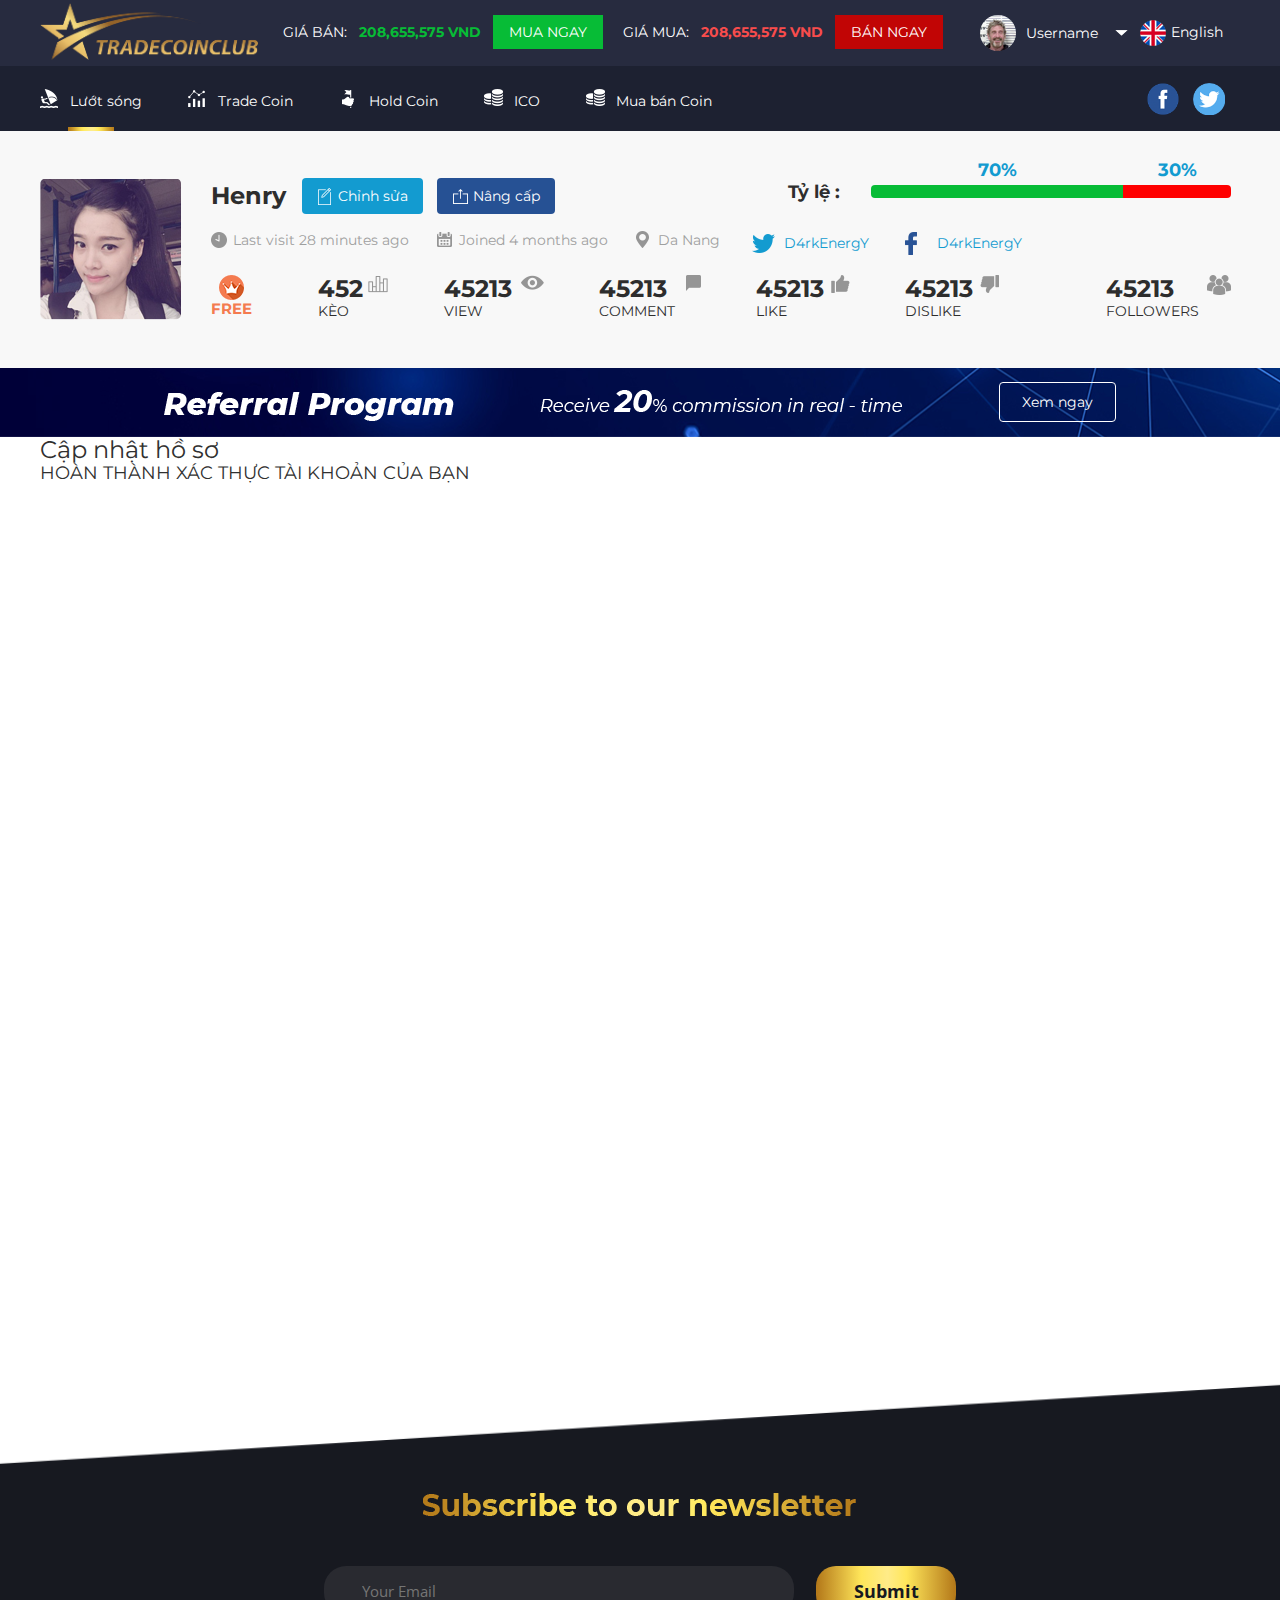
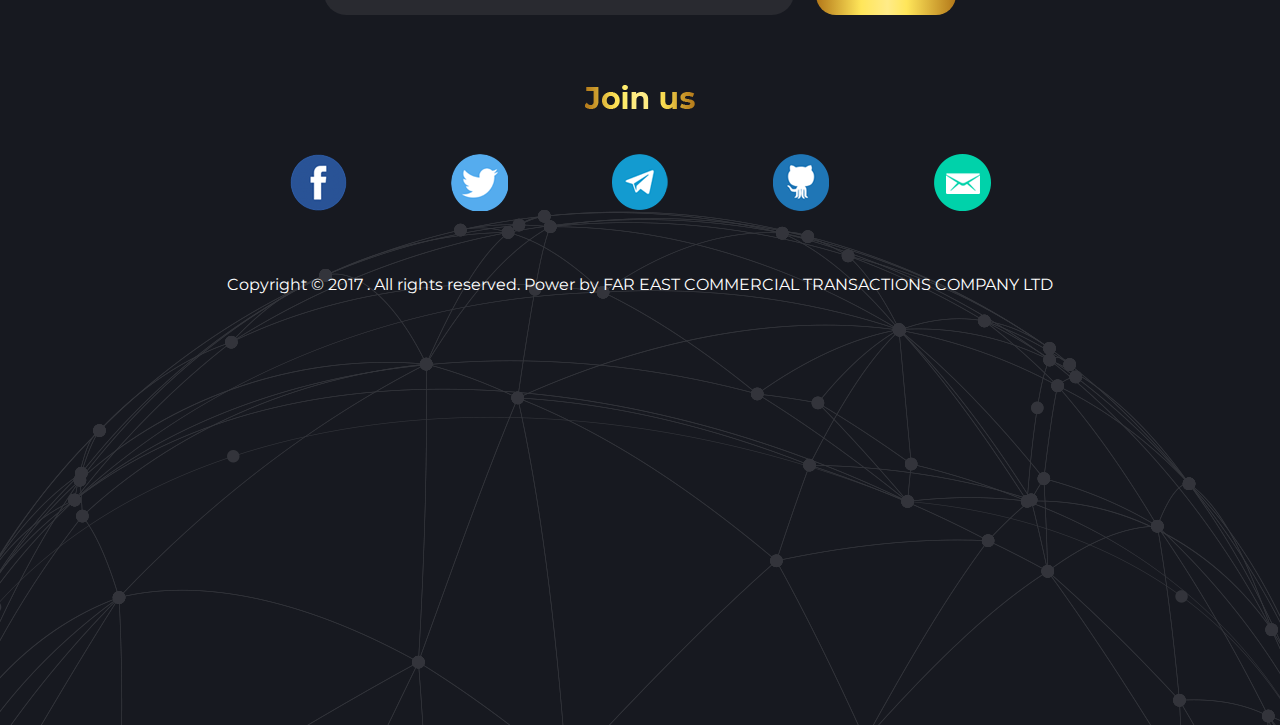
==== capnhathoso.html @ ad483cf7 "a" ====
<!DOCTYPE html>
<!--[if lt IE 7 ]><html class="ie ie6" lang="en"> <![endif]-->
<!--[if IE 7 ]><html class="ie ie7" lang="en"> <![endif]-->
<!--[if IE 8 ]><html class="ie ie8" lang="en"> <![endif]-->
<!--[if (gte IE 9)|!(IE)]><!-->
<html lang="en">
<!--<![endif]-->
<head>
<meta charset="utf-8">
<link rel="shortcut icon" href="images/favicon.ico" />
<title>TRADE COIN CLUB</title>
<meta name="description" content="">
<meta name="author" content="">
<meta name="viewport" content="width=device-width, initial-scale=1.0">

<link rel="stylesheet" href="css/all.css">
<link href="https://fonts.googleapis.com/css?family=Open+Sans:300,400,600,700" rel="stylesheet">
<style>
  @font-face {
	font-family: 'Glyphicons Halflings';
	src:url('fonts/glyphicons-halflings-regular.eot');
	src:url('fonts/glyphicons-halflings-regular.eot?#iefix') format('embedded-opentype'),
	  url('fonts/glyphicons-halflings-regular.woff') format('woff'),
	  url('fonts/glyphicons-halflings-regular.ttf') format('truetype'),
	  url('fonts/glyphicons-halflings-regular.svg#glyphicons-halflingsregular') format('svg');
  }
</style>
<script src="js/jquery-1.9.1.min.js"></script>
<script src="js/jquery.easing.1.3.js"></script>
<script src="js/slick.min.js"></script>
<script type="text/javascript" src="js/jquery-rate-picker.js"></script>
<script src="js/moment.js"></script>
<script type="text/javascript" src="js/bootstrap-datetimepicker.js"></script>
<script src="js/class.SiteMain.js"></script>
<!--[if lt IE 9]><script src="http://html5shim.googlecode.com/svn/trunk/html5.js"></script><![endif]-->
</head>
<body class="members">
	<div class="wrapper">
		<!--HEADER-->
		<header class="tradeCoinHeader memberHeader loggedIn">
			<div class="bgHeader">
                <div class="container">
    				<div class="row">
                        <a href="#" class="tradeLogo"><img src="images/logo.png"/></a>
        				<div class="buyBox">
                            <div class="buyCol sale">
                                <span class="title">GIÁ BÁN:</span>
                                <span class="price">208,655,575 VND</span>
                                <a href="#" class="btnBuy">MUA NGAY</a>
                            </div>
                            <div class="buyCol buyNow">
                                <span class="title">GIÁ MUA:</span>
                                <span class="price">208,655,575 VND</span>
                                <a href="#" class="btnBuy">BÁN NGAY</a>
                            </div>
                        </div>
                        <div class="blockLanguage">
                            <ul class="languagepicker language">
                            	<a href="#nl"><li><img src="images/icon-english.png"/>English</li></a>
                                <a href="#en"><li><img src="images/icon-vietnam.png"/>Viet Nam</li></a>
                            </ul>
                            <div class="userLogin">
                                <div class="userBox">
                                    <a href="#">Username</a>
                                    <div class="userDropDown" style="display: none;">
                                        <ul>
                                            <li><a href="#">Profile</a></li>
                                        </ul>
                                    </div>
                                </div>
                                <a href="#" class="avatar"><img src="images/small-avatar.png"/></a>
                            </div>
                        </div>
                        <div class="clear"></div>
                    </div>
    			</div>
            </div>
            <div class="bgNavigation">
                <div class="container">
                    <div class="row">
                        <ul class="navigationBar">
                            <li class="current-menu-item"><a href="#" class="icon1">Lướt sóng</a></li>
                            <li><a href="#" class="icon2">Trade Coin</a></li>
                            <li><a href="#" class="icon3">Hold Coin</a></li>
                            <li><a href="#" class="icon4">ICO</a></li>
                            <li><a href="#" class="icon5">Mua bán Coin</a></li>
                        </ul>
                        <div class="topSocials">
                            <a href="#"></a>
                            <a href="#" class="tw"></a>
                        </div>
                    </div>
                </div>
            </div>
            <div class="clear"></div>
		</header>
        <div class="memberList">
            <div class="memberHeaderGray">
                <div class="container">
                    <div class="row">
                        <div class="headerInformation">
                            <div class="memberAvatar">
                                <a href="#"><img src="images/avatar-thanhvien.png"/></a>
                            </div>
                            <div class="memberRight">
                                <div class="memberTop">
                                    <div class="nameBox">
                                        <span>Henry</span>
                                        <a href="#" class="editProfile">Chỉnh sửa</a>
                                        <a href="#" class="upgradeProfile">Nâng cấp</a>
                                    </div>
                                    <!-- <div class="pointBox">
                                        <div class="pointNumber">
                                            <b>Xuất sắc</b>
                                            147 đánh giá
                                        </div>
                                        <div class="point">
                                            4.5
                                        </div>
                                    </div> -->
                                    <div class="pointPercent">
                                        <span>Tỷ lệ :</span>
                                        <div class="progressBar">
                                            <div class="mainProcess">
                                                <div class="green" style="width: 70%"><span>70%</span></div>
                                                <div class="red" style="width: 30%"><span>30%</span></div>
                                            </div>
                                        </div>
                                    </div>
                                    <div class="clear"></div>
                                </div>
                                <div class="memberMiddle">
                                    <div class="floatLeft visited">
                                        <span>Last visit 28 minutes ago</span>
                                    </div>
                                    <div class="floatLeft joined">
                                        <span>Joined 4 months ago</span>
                                    </div>
                                    <div class="floatLeft location">
                                        <span>Da Nang</span>
                                    </div>
                                    <div class="floatLeft smallSocials">
                                        <a href="#">D4rkEnergY</a>
                                        <a href="#" class="fb">D4rkEnergY</a>
                                    </div>
                                    <div class="clear"></div>
                                </div>
                                <div class="memberBottom">
                                    <div class="floatLeft morderate free">
                                        <span><img src="images/member-free.png"/><b>Free</b></span>
                                    </div>
                                    <div class="floatLeft iconkeo">
                                        <b>452</b>
                                        <span>KÈO</span>
                                    </div>
                                    <div class="floatLeft iconview">
                                        <b>45213</b>
                                        <span>VIEW</span>
                                    </div>
                                    <div class="floatLeft iconmment">
                                        <b>45213</b>
                                        <span>COMMENT</span>
                                    </div>
                                    <div class="floatLeft iconlike">
                                        <b>45213</b>
                                        <span>LIKE</span>
                                    </div>
                                    <div class="floatLeft icondislike">
                                        <b>45213</b>
                                        <span>DISLIKE</span>
                                    </div>
                                    <div class="floatRight iconfollowers">
                                        <b>45213</b>
                                        <span>FOLLOWERS</span>
                                    </div>
                                </div>
                            </div>
                            <div class="clear"></div>
                        </div>
                    </div>
                </div>
            </div>
            <div class="updateProfiles">
                <!--ADV-->
                <div class="advertise">
                    <div class="container">
                        <div class="row">
                            <div class="img"><img src="images/referral.png"/><a href="#" class="viewNow">Xem ngay</a></div>
                        </div>
                    </div>
                </div>

                <div class="profileBox">
                    <div class="container">
                        <div class="row">
                            <h3 class="medalTitle">Cập nhật hồ sơ</h3>
                            <div class="completeBox">
                                <h4>HOÀN THÀNH XÁC THỰC TÀI KHOẢN CỦA BẠN</h4>
                            </div>
                        </div>
                    </div>
                </div>
            </div>
        </div>

        <!--FOOTER-->
        <footer>
            <div class="container">
                <div class="subscribeBox">
                    <img src="images/subscribe-title.png"/>
                    <div class="subscribeForm">
                        <form action="" method="">
                            <input type="text" value="" placeholder="Your Email"/>
                            <input type="submit" value="Submit" class="btn"/>
                        </form>
                    </div>
                </div>
                <div class="social">
                    <img src="images/joinus.png"/>
                    <div class="socialBox">
                        <a href="#" class="fb"></a>
                        <a href="#" class="tw"></a>
                        <a href="#" class="fly"></a>
                        <a href="#" class="cat"></a>
                        <a href="#" class="message"></a>
                    </div>
                </div>
                <div class="copyright">
                    Copyright © 2017 . All rights reserved. Power by FAR EAST COMMERCIAL TRANSACTIONS COMPANY LTD
                </div>
            </div>
        </footer>
    </div>
</body>

<script type="text/javascript">
    $(function () {
        $('#fromDatePicker').datetimepicker({format: 'DD/MM/YYYY', allowInputToggle: true});
        $('#toDatePicker').datetimepicker({
            useCurrent: false,
            allowInputToggle: true,
            format: 'DD/MM/YYYY'
        });
        $("#fromDatePicker").on("dp.change", function (e) {
            $('#toDatePicker').data("DateTimePicker").minDate(e.date);
        });
        $("#toDatePicker").on("dp.change", function (e) {
            $('#toDatePicker').data("DateTimePicker").maxDate(e.date);
        });
    });
</script>
</html>
---- css/all.css ----
@charset "UTF-8";
/*COLOR*/
h1, h2, h3, h4, h5, h6, p, blockquote, pre, a, abbr, acronym, address, big, cite, code, del, dfn, em, img, ins, kbd, q, s, samp, small, strike, strong, sub, sup, tt, var, b, u, i, center, dl, dt, dd, ol, ul, li, fieldset, form, label, legend, table, caption, tbody, tfoot, thead, tr, th, td, article, aside, canvas, details, embed, figure, figcaption, footer, header, hgroup, menu, nav, output, ruby, section, summary, time, mark, audio, video {
  margin: 0;
  padding: 0;
  border: 0;
  font-size: 100%;
  font: inherit;
  vertical-align: baseline; }

/* HTML5 display-role reset for older browsers */
article, aside, details, figcaption, figure, footer, header, hgroup, menu, nav, section {
  display: block; }

body {
  margin: 0;
  padding: 0; }

ol, ul {
  list-style: none; }

blockquote, q {
  quotes: none; }

blockquote:before, blockquote:after, q:before, q:after {
  content: '';
  content: none; }

table {
  border-collapse: collapse;
  border-spacing: 0; }

.clear {
  clear: both; }

a {
  outline: none; }

form, input, textarea {
  margin: 0;
  padding: 0;
  border: 0;
  font-family: 'NiveaOTFBook', Arial, Helvetica, sans-serif;
  color: #575859; }

/* Custom text-selection colors (remove any text shadows: twitter.com/miketaylr/status/12228805301) */
/*paramater*/
/*!
 *  Font Awesome 4.5.0 by @davegandy - http://fontawesome.io - @fontawesome
 *  License - http://fontawesome.io/license (Font: SIL OFL 1.1, CSS: MIT License)
 */
@font-face {
  font-family: 'FontAwesome';
  src: url("../fonts/fontawesome-webfont.eot?v=4.5.0");
  src: url("../fonts/fontawesome-webfont.eot?#iefix&v=4.5.0") format("embedded-opentype"), url("../fonts/fontawesome-webfont.woff2?v=4.5.0") format("woff2"), url("../fonts/fontawesome-webfont.woff?v=4.5.0") format("woff"), url("../fonts/fontawesome-webfont.ttf?v=4.5.0") format("truetype"), url("../fonts/fontawesome-webfont.svg?v=4.5.0#fontawesomeregular") format("svg");
  font-weight: normal;
  font-style: normal; }
.fa {
  display: inline-block;
  font: normal normal normal 14px/1 FontAwesome;
  font-size: inherit;
  text-rendering: auto;
  -webkit-font-smoothing: antialiased;
  -moz-osx-font-smoothing: grayscale; }

.fa-lg {
  font-size: 1.33333333em;
  line-height: .75em;
  vertical-align: -15%; }

.fa-2x {
  font-size: 2em; }

.fa-3x {
  font-size: 3em; }

.fa-4x {
  font-size: 4em; }

.fa-5x {
  font-size: 5em; }

.fa-fw {
  width: 1.28571429em;
  text-align: center; }

.fa-ul {
  padding-left: 0;
  margin-left: 2.14285714em;
  list-style-type: none; }

.fa-ul > li {
  position: relative; }

.fa-li {
  position: absolute;
  left: -2.14285714em;
  width: 2.14285714em;
  top: .14285714em;
  text-align: center; }

.fa-li.fa-lg {
  left: -1.85714286em; }

.fa-border {
  padding: .2em .25em .15em;
  border: solid .08em #eee;
  border-radius: .1em; }

.fa-pull-left {
  float: left; }

.fa-pull-right {
  float: right; }

.fa.fa-pull-left {
  margin-right: .3em; }

.fa.fa-pull-right {
  margin-left: .3em; }

.pull-right {
  float: right; }

.pull-left {
  float: left; }

.fa.pull-left {
  margin-right: .3em; }

.fa.pull-right {
  margin-left: .3em; }

.fa-spin {
  -webkit-animation: fa-spin 2s infinite linear;
  animation: fa-spin 2s infinite linear; }

.fa-pulse {
  -webkit-animation: fa-spin 1s infinite steps(8);
  animation: fa-spin 1s infinite steps(8); }

@-webkit-keyframes fa-spin {
  0% {
    -webkit-transform: rotate(0deg);
    transform: rotate(0deg); }
  100% {
    -webkit-transform: rotate(359deg);
    transform: rotate(359deg); } }
@keyframes fa-spin {
  0% {
    -webkit-transform: rotate(0deg);
    transform: rotate(0deg); }
  100% {
    -webkit-transform: rotate(359deg);
    transform: rotate(359deg); } }
.fa-rotate-90 {
  filter: progid:DXImageTransform.Microsoft.BasicImage(rotation=1);
  -webkit-transform: rotate(90deg);
  -ms-transform: rotate(90deg);
  transform: rotate(90deg); }

.fa-rotate-180 {
  filter: progid:DXImageTransform.Microsoft.BasicImage(rotation=2);
  -webkit-transform: rotate(180deg);
  -ms-transform: rotate(180deg);
  transform: rotate(180deg); }

.fa-rotate-270 {
  filter: progid:DXImageTransform.Microsoft.BasicImage(rotation=3);
  -webkit-transform: rotate(270deg);
  -ms-transform: rotate(270deg);
  transform: rotate(270deg); }

.fa-flip-horizontal {
  filter: progid:DXImageTransform.Microsoft.BasicImage(rotation=0, mirror=1);
  -webkit-transform: scale(-1, 1);
  -ms-transform: scale(-1, 1);
  transform: scale(-1, 1); }

.fa-flip-vertical {
  filter: progid:DXImageTransform.Microsoft.BasicImage(rotation=2, mirror=1);
  -webkit-transform: scale(1, -1);
  -ms-transform: scale(1, -1);
  transform: scale(1, -1); }

:root .fa-rotate-90, :root .fa-rotate-180, :root .fa-rotate-270, :root .fa-flip-horizontal, :root .fa-flip-vertical {
  filter: none; }

.fa-stack {
  position: relative;
  display: inline-block;
  width: 2em;
  height: 2em;
  line-height: 2em;
  vertical-align: middle; }

.fa-stack-1x, .fa-stack-2x {
  position: absolute;
  left: 0;
  width: 100%;
  text-align: center; }

.fa-stack-1x {
  line-height: inherit; }

.fa-stack-2x {
  font-size: 2em; }

.fa-inverse {
  color: #fff; }

.fa-glass:before {
  content: "\f000"; }

.fa-music:before {
  content: "\f001"; }

.fa-search:before {
  content: "\f002"; }

.fa-envelope-o:before {
  content: "\f003"; }

.fa-heart:before {
  content: "\f004"; }

.fa-star:before {
  content: "\f005"; }

.fa-star-o:before {
  content: "\f006"; }

.fa-user:before {
  content: "\f007"; }

.fa-film:before {
  content: "\f008"; }

.fa-th-large:before {
  content: "\f009"; }

.fa-th:before {
  content: "\f00a"; }

.fa-th-list:before {
  content: "\f00b"; }

.fa-check:before {
  content: "\f00c"; }

.fa-remove:before, .fa-close:before, .fa-times:before {
  content: "\f00d"; }

.fa-search-plus:before {
  content: "\f00e"; }

.fa-search-minus:before {
  content: "\f010"; }

.fa-power-off:before {
  content: "\f011"; }

.fa-signal:before {
  content: "\f012"; }

.fa-gear:before, .fa-cog:before {
  content: "\f013"; }

.fa-trash-o:before {
  content: "\f014"; }

.fa-home:before {
  content: "\f015"; }

.fa-file-o:before {
  content: "\f016"; }

.fa-clock-o:before {
  content: "\f017"; }

.fa-road:before {
  content: "\f018"; }

.fa-download:before {
  content: "\f019"; }

.fa-arrow-circle-o-down:before {
  content: "\f01a"; }

.fa-arrow-circle-o-up:before {
  content: "\f01b"; }

.fa-inbox:before {
  content: "\f01c"; }

.fa-play-circle-o:before {
  content: "\f01d"; }

.fa-rotate-right:before, .fa-repeat:before {
  content: "\f01e"; }

.fa-refresh:before {
  content: "\f021"; }

.fa-list-alt:before {
  content: "\f022"; }

.fa-lock:before {
  content: "\f023"; }

.fa-flag:before {
  content: "\f024"; }

.fa-headphones:before {
  content: "\f025"; }

.fa-volume-off:before {
  content: "\f026"; }

.fa-volume-down:before {
  content: "\f027"; }

.fa-volume-up:before {
  content: "\f028"; }

.fa-qrcode:before {
  content: "\f029"; }

.fa-barcode:before {
  content: "\f02a"; }

.fa-tag:before {
  content: "\f02b"; }

.fa-tags:before {
  content: "\f02c"; }

.fa-book:before {
  content: "\f02d"; }

.fa-bookmark:before {
  content: "\f02e"; }

.fa-print:before {
  content: "\f02f"; }

.fa-camera:before {
  content: "\f030"; }

.fa-font:before {
  content: "\f031"; }

.fa-bold:before {
  content: "\f032"; }

.fa-italic:before {
  content: "\f033"; }

.fa-text-height:before {
  content: "\f034"; }

.fa-text-width:before {
  content: "\f035"; }

.fa-align-left:before {
  content: "\f036"; }

.fa-align-center:before {
  content: "\f037"; }

.fa-align-right:before {
  content: "\f038"; }

.fa-align-justify:before {
  content: "\f039"; }

.fa-list:before {
  content: "\f03a"; }

.fa-dedent:before, .fa-outdent:before {
  content: "\f03b"; }

.fa-indent:before {
  content: "\f03c"; }

.fa-video-camera:before {
  content: "\f03d"; }

.fa-photo:before, .fa-image:before, .fa-picture-o:before {
  content: "\f03e"; }

.fa-pencil:before {
  content: "\f040"; }

.fa-map-marker:before {
  content: "\f041"; }

.fa-adjust:before {
  content: "\f042"; }

.fa-tint:before {
  content: "\f043"; }

.fa-edit:before, .fa-pencil-square-o:before {
  content: "\f044"; }

.fa-share-square-o:before {
  content: "\f045"; }

.fa-check-square-o:before {
  content: "\f046"; }

.fa-arrows:before {
  content: "\f047"; }

.fa-step-backward:before {
  content: "\f048"; }

.fa-fast-backward:before {
  content: "\f049"; }

.fa-backward:before {
  content: "\f04a"; }

.fa-play:before {
  content: "\f04b"; }

.fa-pause:before {
  content: "\f04c"; }

.fa-stop:before {
  content: "\f04d"; }

.fa-forward:before {
  content: "\f04e"; }

.fa-fast-forward:before {
  content: "\f050"; }

.fa-step-forward:before {
  content: "\f051"; }

.fa-eject:before {
  content: "\f052"; }

.fa-chevron-left:before {
  content: "\f053"; }

.fa-chevron-right:before {
  content: "\f054"; }

.fa-plus-circle:before {
  content: "\f055"; }

.fa-minus-circle:before {
  content: "\f056"; }

.fa-times-circle:before {
  content: "\f057"; }

.fa-check-circle:before {
  content: "\f058"; }

.fa-question-circle:before {
  content: "\f059"; }

.fa-info-circle:before {
  content: "\f05a"; }

.fa-crosshairs:before {
  content: "\f05b"; }

.fa-times-circle-o:before {
  content: "\f05c"; }

.fa-check-circle-o:before {
  content: "\f05d"; }

.fa-ban:before {
  content: "\f05e"; }

.fa-arrow-left:before {
  content: "\f060"; }

.fa-arrow-right:before {
  content: "\f061"; }

.fa-arrow-up:before {
  content: "\f062"; }

.fa-arrow-down:before {
  content: "\f063"; }

.fa-mail-forward:before, .fa-share:before {
  content: "\f064"; }

.fa-expand:before {
  content: "\f065"; }

.fa-compress:before {
  content: "\f066"; }

.fa-plus:before {
  content: "\f067"; }

.fa-minus:before {
  content: "\f068"; }

.fa-asterisk:before {
  content: "\f069"; }

.fa-exclamation-circle:before {
  content: "\f06a"; }

.fa-gift:before {
  content: "\f06b"; }

.fa-leaf:before {
  content: "\f06c"; }

.fa-fire:before {
  content: "\f06d"; }

.fa-eye:before {
  content: "\f06e"; }

.fa-eye-slash:before {
  content: "\f070"; }

.fa-warning:before, .fa-exclamation-triangle:before {
  content: "\f071"; }

.fa-plane:before {
  content: "\f072"; }

.fa-calendar:before {
  content: "\f073"; }

.fa-random:before {
  content: "\f074"; }

.fa-comment:before {
  content: "\f075"; }

.fa-magnet:before {
  content: "\f076"; }

.fa-chevron-up:before {
  content: "\f077"; }

.fa-chevron-down:before {
  content: "\f078"; }

.fa-retweet:before {
  content: "\f079"; }

.fa-shopping-cart:before {
  content: "\f07a"; }

.fa-folder:before {
  content: "\f07b"; }

.fa-folder-open:before {
  content: "\f07c"; }

.fa-arrows-v:before {
  content: "\f07d"; }

.fa-arrows-h:before {
  content: "\f07e"; }

.fa-bar-chart-o:before, .fa-bar-chart:before {
  content: "\f080"; }

.fa-twitter-square:before {
  content: "\f081"; }

.fa-facebook-square:before {
  content: "\f082"; }

.fa-camera-retro:before {
  content: "\f083"; }

.fa-key:before {
  content: "\f084"; }

.fa-gears:before, .fa-cogs:before {
  content: "\f085"; }

.fa-comments:before {
  content: "\f086"; }

.fa-thumbs-o-up:before {
  content: "\f087"; }

.fa-thumbs-o-down:before {
  content: "\f088"; }

.fa-star-half:before {
  content: "\f089"; }

.fa-heart-o:before {
  content: "\f08a"; }

.fa-sign-out:before {
  content: "\f08b"; }

.fa-linkedin-square:before {
  content: "\f08c"; }

.fa-thumb-tack:before {
  content: "\f08d"; }

.fa-external-link:before {
  content: "\f08e"; }

.fa-sign-in:before {
  content: "\f090"; }

.fa-trophy:before {
  content: "\f091"; }

.fa-github-square:before {
  content: "\f092"; }

.fa-upload:before {
  content: "\f093"; }

.fa-lemon-o:before {
  content: "\f094"; }

.fa-phone:before {
  content: "\f095"; }

.fa-square-o:before {
  content: "\f096"; }

.fa-bookmark-o:before {
  content: "\f097"; }

.fa-phone-square:before {
  content: "\f098"; }

.fa-twitter:before {
  content: "\f099"; }

.fa-facebook-f:before, .fa-facebook:before {
  content: "\f09a"; }

.fa-github:before {
  content: "\f09b"; }

.fa-unlock:before {
  content: "\f09c"; }

.fa-credit-card:before {
  content: "\f09d"; }

.fa-feed:before, .fa-rss:before {
  content: "\f09e"; }

.fa-hdd-o:before {
  content: "\f0a0"; }

.fa-bullhorn:before {
  content: "\f0a1"; }

.fa-bell:before {
  content: "\f0f3"; }

.fa-certificate:before {
  content: "\f0a3"; }

.fa-hand-o-right:before {
  content: "\f0a4"; }

.fa-hand-o-left:before {
  content: "\f0a5"; }

.fa-hand-o-up:before {
  content: "\f0a6"; }

.fa-hand-o-down:before {
  content: "\f0a7"; }

.fa-arrow-circle-left:before {
  content: "\f0a8"; }

.fa-arrow-circle-right:before {
  content: "\f0a9"; }

.fa-arrow-circle-up:before {
  content: "\f0aa"; }

.fa-arrow-circle-down:before {
  content: "\f0ab"; }

.fa-globe:before {
  content: "\f0ac"; }

.fa-wrench:before {
  content: "\f0ad"; }

.fa-tasks:before {
  content: "\f0ae"; }

.fa-filter:before {
  content: "\f0b0"; }

.fa-briefcase:before {
  content: "\f0b1"; }

.fa-arrows-alt:before {
  content: "\f0b2"; }

.fa-group:before, .fa-users:before {
  content: "\f0c0"; }

.fa-chain:before, .fa-link:before {
  content: "\f0c1"; }

.fa-cloud:before {
  content: "\f0c2"; }

.fa-flask:before {
  content: "\f0c3"; }

.fa-cut:before, .fa-scissors:before {
  content: "\f0c4"; }

.fa-copy:before, .fa-files-o:before {
  content: "\f0c5"; }

.fa-paperclip:before {
  content: "\f0c6"; }

.fa-save:before, .fa-floppy-o:before {
  content: "\f0c7"; }

.fa-square:before {
  content: "\f0c8"; }

.fa-navicon:before, .fa-reorder:before, .fa-bars:before {
  content: "\f0c9"; }

.fa-list-ul:before {
  content: "\f0ca"; }

.fa-list-ol:before {
  content: "\f0cb"; }

.fa-strikethrough:before {
  content: "\f0cc"; }

.fa-underline:before {
  content: "\f0cd"; }

.fa-table:before {
  content: "\f0ce"; }

.fa-magic:before {
  content: "\f0d0"; }

.fa-truck:before {
  content: "\f0d1"; }

.fa-pinterest:before {
  content: "\f0d2"; }

.fa-pinterest-square:before {
  content: "\f0d3"; }

.fa-google-plus-square:before {
  content: "\f0d4"; }

.fa-google-plus:before {
  content: "\f0d5"; }

.fa-money:before {
  content: "\f0d6"; }

.fa-caret-down:before {
  content: "\f0d7"; }

.fa-caret-up:before {
  content: "\f0d8"; }

.fa-caret-left:before {
  content: "\f0d9"; }

.fa-caret-right:before {
  content: "\f0da"; }

.fa-columns:before {
  content: "\f0db"; }

.fa-unsorted:before, .fa-sort:before {
  content: "\f0dc"; }

.fa-sort-down:before, .fa-sort-desc:before {
  content: "\f0dd"; }

.fa-sort-up:before, .fa-sort-asc:before {
  content: "\f0de"; }

.fa-envelope:before {
  content: "\f0e0"; }

.fa-linkedin:before {
  content: "\f0e1"; }

.fa-rotate-left:before, .fa-undo:before {
  content: "\f0e2"; }

.fa-legal:before, .fa-gavel:before {
  content: "\f0e3"; }

.fa-dashboard:before, .fa-tachometer:before {
  content: "\f0e4"; }

.fa-comment-o:before {
  content: "\f0e5"; }

.fa-comments-o:before {
  content: "\f0e6"; }

.fa-flash:before, .fa-bolt:before {
  content: "\f0e7"; }

.fa-sitemap:before {
  content: "\f0e8"; }

.fa-umbrella:before {
  content: "\f0e9"; }

.fa-paste:before, .fa-clipboard:before {
  content: "\f0ea"; }

.fa-lightbulb-o:before {
  content: "\f0eb"; }

.fa-exchange:before {
  content: "\f0ec"; }

.fa-cloud-download:before {
  content: "\f0ed"; }

.fa-cloud-upload:before {
  content: "\f0ee"; }

.fa-user-md:before {
  content: "\f0f0"; }

.fa-stethoscope:before {
  content: "\f0f1"; }

.fa-suitcase:before {
  content: "\f0f2"; }

.fa-bell-o:before {
  content: "\f0a2"; }

.fa-coffee:before {
  content: "\f0f4"; }

.fa-cutlery:before {
  content: "\f0f5"; }

.fa-file-text-o:before {
  content: "\f0f6"; }

.fa-building-o:before {
  content: "\f0f7"; }

.fa-hospital-o:before {
  content: "\f0f8"; }

.fa-ambulance:before {
  content: "\f0f9"; }

.fa-medkit:before {
  content: "\f0fa"; }

.fa-fighter-jet:before {
  content: "\f0fb"; }

.fa-beer:before {
  content: "\f0fc"; }

.fa-h-square:before {
  content: "\f0fd"; }

.fa-plus-square:before {
  content: "\f0fe"; }

.fa-angle-double-left:before {
  content: "\f100"; }

.fa-angle-double-right:before {
  content: "\f101"; }

.fa-angle-double-up:before {
  content: "\f102"; }

.fa-angle-double-down:before {
  content: "\f103"; }

.fa-angle-left:before {
  content: "\f104"; }

.fa-angle-right:before {
  content: "\f105"; }

.fa-angle-up:before {
  content: "\f106"; }

.fa-angle-down:before {
  content: "\f107"; }

.fa-desktop:before {
  content: "\f108"; }

.fa-laptop:before {
  content: "\f109"; }

.fa-tablet:before {
  content: "\f10a"; }

.fa-mobile-phone:before, .fa-mobile:before {
  content: "\f10b"; }

.fa-circle-o:before {
  content: "\f10c"; }

.fa-quote-left:before {
  content: "\f10d"; }

.fa-quote-right:before {
  content: "\f10e"; }

.fa-spinner:before {
  content: "\f110"; }

.fa-circle:before {
  content: "\f111"; }

.fa-mail-reply:before, .fa-reply:before {
  content: "\f112"; }

.fa-github-alt:before {
  content: "\f113"; }

.fa-folder-o:before {
  content: "\f114"; }

.fa-folder-open-o:before {
  content: "\f115"; }

.fa-smile-o:before {
  content: "\f118"; }

.fa-frown-o:before {
  content: "\f119"; }

.fa-meh-o:before {
  content: "\f11a"; }

.fa-gamepad:before {
  content: "\f11b"; }

.fa-keyboard-o:before {
  content: "\f11c"; }

.fa-flag-o:before {
  content: "\f11d"; }

.fa-flag-checkered:before {
  content: "\f11e"; }

.fa-terminal:before {
  content: "\f120"; }

.fa-code:before {
  content: "\f121"; }

.fa-mail-reply-all:before, .fa-reply-all:before {
  content: "\f122"; }

.fa-star-half-empty:before, .fa-star-half-full:before, .fa-star-half-o:before {
  content: "\f123"; }

.fa-location-arrow:before {
  content: "\f124"; }

.fa-crop:before {
  content: "\f125"; }

.fa-code-fork:before {
  content: "\f126"; }

.fa-unlink:before, .fa-chain-broken:before {
  content: "\f127"; }

.fa-question:before {
  content: "\f128"; }

.fa-info:before {
  content: "\f129"; }

.fa-exclamation:before {
  content: "\f12a"; }

.fa-superscript:before {
  content: "\f12b"; }

.fa-subscript:before {
  content: "\f12c"; }

.fa-eraser:before {
  content: "\f12d"; }

.fa-puzzle-piece:before {
  content: "\f12e"; }

.fa-microphone:before {
  content: "\f130"; }

.fa-microphone-slash:before {
  content: "\f131"; }

.fa-shield:before {
  content: "\f132"; }

.fa-calendar-o:before {
  content: "\f133"; }

.fa-fire-extinguisher:before {
  content: "\f134"; }

.fa-rocket:before {
  content: "\f135"; }

.fa-maxcdn:before {
  content: "\f136"; }

.fa-chevron-circle-left:before {
  content: "\f137"; }

.fa-chevron-circle-right:before {
  content: "\f138"; }

.fa-chevron-circle-up:before {
  content: "\f139"; }

.fa-chevron-circle-down:before {
  content: "\f13a"; }

.fa-html5:before {
  content: "\f13b"; }

.fa-css3:before {
  content: "\f13c"; }

.fa-anchor:before {
  content: "\f13d"; }

.fa-unlock-alt:before {
  content: "\f13e"; }

.fa-bullseye:before {
  content: "\f140"; }

.fa-ellipsis-h:before {
  content: "\f141"; }

.fa-ellipsis-v:before {
  content: "\f142"; }

.fa-rss-square:before {
  content: "\f143"; }

.fa-play-circle:before {
  content: "\f144"; }

.fa-ticket:before {
  content: "\f145"; }

.fa-minus-square:before {
  content: "\f146"; }

.fa-minus-square-o:before {
  content: "\f147"; }

.fa-level-up:before {
  content: "\f148"; }

.fa-level-down:before {
  content: "\f149"; }

.fa-check-square:before {
  content: "\f14a"; }

.fa-pencil-square:before {
  content: "\f14b"; }

.fa-external-link-square:before {
  content: "\f14c"; }

.fa-share-square:before {
  content: "\f14d"; }

.fa-compass:before {
  content: "\f14e"; }

.fa-toggle-down:before, .fa-caret-square-o-down:before {
  content: "\f150"; }

.fa-toggle-up:before, .fa-caret-square-o-up:before {
  content: "\f151"; }

.fa-toggle-right:before, .fa-caret-square-o-right:before {
  content: "\f152"; }

.fa-euro:before, .fa-eur:before {
  content: "\f153"; }

.fa-gbp:before {
  content: "\f154"; }

.fa-dollar:before, .fa-usd:before {
  content: "\f155"; }

.fa-rupee:before, .fa-inr:before {
  content: "\f156"; }

.fa-cny:before, .fa-rmb:before, .fa-yen:before, .fa-jpy:before {
  content: "\f157"; }

.fa-ruble:before, .fa-rouble:before, .fa-rub:before {
  content: "\f158"; }

.fa-won:before, .fa-krw:before {
  content: "\f159"; }

.fa-bitcoin:before, .fa-btc:before {
  content: "\f15a"; }

.fa-file:before {
  content: "\f15b"; }

.fa-file-text:before {
  content: "\f15c"; }

.fa-sort-alpha-asc:before {
  content: "\f15d"; }

.fa-sort-alpha-desc:before {
  content: "\f15e"; }

.fa-sort-amount-asc:before {
  content: "\f160"; }

.fa-sort-amount-desc:before {
  content: "\f161"; }

.fa-sort-numeric-asc:before {
  content: "\f162"; }

.fa-sort-numeric-desc:before {
  content: "\f163"; }

.fa-thumbs-up:before {
  content: "\f164"; }

.fa-thumbs-down:before {
  content: "\f165"; }

.fa-youtube-square:before {
  content: "\f166"; }

.fa-youtube:before {
  content: "\f167"; }

.fa-xing:before {
  content: "\f168"; }

.fa-xing-square:before {
  content: "\f169"; }

.fa-youtube-play:before {
  content: "\f16a"; }

.fa-dropbox:before {
  content: "\f16b"; }

.fa-stack-overflow:before {
  content: "\f16c"; }

.fa-instagram:before {
  content: "\f16d"; }

.fa-flickr:before {
  content: "\f16e"; }

.fa-adn:before {
  content: "\f170"; }

.fa-bitbucket:before {
  content: "\f171"; }

.fa-bitbucket-square:before {
  content: "\f172"; }

.fa-tumblr:before {
  content: "\f173"; }

.fa-tumblr-square:before {
  content: "\f174"; }

.fa-long-arrow-down:before {
  content: "\f175"; }

.fa-long-arrow-up:before {
  content: "\f176"; }

.fa-long-arrow-left:before {
  content: "\f177"; }

.fa-long-arrow-right:before {
  content: "\f178"; }

.fa-apple:before {
  content: "\f179"; }

.fa-windows:before {
  content: "\f17a"; }

.fa-android:before {
  content: "\f17b"; }

.fa-linux:before {
  content: "\f17c"; }

.fa-dribbble:before {
  content: "\f17d"; }

.fa-skype:before {
  content: "\f17e"; }

.fa-foursquare:before {
  content: "\f180"; }

.fa-trello:before {
  content: "\f181"; }

.fa-female:before {
  content: "\f182"; }

.fa-male:before {
  content: "\f183"; }

.fa-gittip:before, .fa-gratipay:before {
  content: "\f184"; }

.fa-sun-o:before {
  content: "\f185"; }

.fa-moon-o:before {
  content: "\f186"; }

.fa-archive:before {
  content: "\f187"; }

.fa-bug:before {
  content: "\f188"; }

.fa-vk:before {
  content: "\f189"; }

.fa-weibo:before {
  content: "\f18a"; }

.fa-renren:before {
  content: "\f18b"; }

.fa-pagelines:before {
  content: "\f18c"; }

.fa-stack-exchange:before {
  content: "\f18d"; }

.fa-arrow-circle-o-right:before {
  content: "\f18e"; }

.fa-arrow-circle-o-left:before {
  content: "\f190"; }

.fa-toggle-left:before, .fa-caret-square-o-left:before {
  content: "\f191"; }

.fa-dot-circle-o:before {
  content: "\f192"; }

.fa-wheelchair:before {
  content: "\f193"; }

.fa-vimeo-square:before {
  content: "\f194"; }

.fa-turkish-lira:before, .fa-try:before {
  content: "\f195"; }

.fa-plus-square-o:before {
  content: "\f196"; }

.fa-space-shuttle:before {
  content: "\f197"; }

.fa-slack:before {
  content: "\f198"; }

.fa-envelope-square:before {
  content: "\f199"; }

.fa-wordpress:before {
  content: "\f19a"; }

.fa-openid:before {
  content: "\f19b"; }

.fa-institution:before, .fa-bank:before, .fa-university:before {
  content: "\f19c"; }

.fa-mortar-board:before, .fa-graduation-cap:before {
  content: "\f19d"; }

.fa-yahoo:before {
  content: "\f19e"; }

.fa-google:before {
  content: "\f1a0"; }

.fa-reddit:before {
  content: "\f1a1"; }

.fa-reddit-square:before {
  content: "\f1a2"; }

.fa-stumbleupon-circle:before {
  content: "\f1a3"; }

.fa-stumbleupon:before {
  content: "\f1a4"; }

.fa-delicious:before {
  content: "\f1a5"; }

.fa-digg:before {
  content: "\f1a6"; }

.fa-pied-piper:before {
  content: "\f1a7"; }

.fa-pied-piper-alt:before {
  content: "\f1a8"; }

.fa-drupal:before {
  content: "\f1a9"; }

.fa-joomla:before {
  content: "\f1aa"; }

.fa-language:before {
  content: "\f1ab"; }

.fa-fax:before {
  content: "\f1ac"; }

.fa-building:before {
  content: "\f1ad"; }

.fa-child:before {
  content: "\f1ae"; }

.fa-paw:before {
  content: "\f1b0"; }

.fa-spoon:before {
  content: "\f1b1"; }

.fa-cube:before {
  content: "\f1b2"; }

.fa-cubes:before {
  content: "\f1b3"; }

.fa-behance:before {
  content: "\f1b4"; }

.fa-behance-square:before {
  content: "\f1b5"; }

.fa-steam:before {
  content: "\f1b6"; }

.fa-steam-square:before {
  content: "\f1b7"; }

.fa-recycle:before {
  content: "\f1b8"; }

.fa-automobile:before, .fa-car:before {
  content: "\f1b9"; }

.fa-cab:before, .fa-taxi:before {
  content: "\f1ba"; }

.fa-tree:before {
  content: "\f1bb"; }

.fa-spotify:before {
  content: "\f1bc"; }

.fa-deviantart:before {
  content: "\f1bd"; }

.fa-soundcloud:before {
  content: "\f1be"; }

.fa-database:before {
  content: "\f1c0"; }

.fa-file-pdf-o:before {
  content: "\f1c1"; }

.fa-file-word-o:before {
  content: "\f1c2"; }

.fa-file-excel-o:before {
  content: "\f1c3"; }

.fa-file-powerpoint-o:before {
  content: "\f1c4"; }

.fa-file-photo-o:before, .fa-file-picture-o:before, .fa-file-image-o:before {
  content: "\f1c5"; }

.fa-file-zip-o:before, .fa-file-archive-o:before {
  content: "\f1c6"; }

.fa-file-sound-o:before, .fa-file-audio-o:before {
  content: "\f1c7"; }

.fa-file-movie-o:before, .fa-file-video-o:before {
  content: "\f1c8"; }

.fa-file-code-o:before {
  content: "\f1c9"; }

.fa-vine:before {
  content: "\f1ca"; }

.fa-codepen:before {
  content: "\f1cb"; }

.fa-jsfiddle:before {
  content: "\f1cc"; }

.fa-life-bouy:before, .fa-life-buoy:before, .fa-life-saver:before, .fa-support:before, .fa-life-ring:before {
  content: "\f1cd"; }

.fa-circle-o-notch:before {
  content: "\f1ce"; }

.fa-ra:before, .fa-rebel:before {
  content: "\f1d0"; }

.fa-ge:before, .fa-empire:before {
  content: "\f1d1"; }

.fa-git-square:before {
  content: "\f1d2"; }

.fa-git:before {
  content: "\f1d3"; }

.fa-y-combinator-square:before, .fa-yc-square:before, .fa-hacker-news:before {
  content: "\f1d4"; }

.fa-tencent-weibo:before {
  content: "\f1d5"; }

.fa-qq:before {
  content: "\f1d6"; }

.fa-wechat:before, .fa-weixin:before {
  content: "\f1d7"; }

.fa-send:before, .fa-paper-plane:before {
  content: "\f1d8"; }

.fa-send-o:before, .fa-paper-plane-o:before {
  content: "\f1d9"; }

.fa-history:before {
  content: "\f1da"; }

.fa-circle-thin:before {
  content: "\f1db"; }

.fa-header:before {
  content: "\f1dc"; }

.fa-paragraph:before {
  content: "\f1dd"; }

.fa-sliders:before {
  content: "\f1de"; }

.fa-share-alt:before {
  content: "\f1e0"; }

.fa-share-alt-square:before {
  content: "\f1e1"; }

.fa-bomb:before {
  content: "\f1e2"; }

.fa-soccer-ball-o:before, .fa-futbol-o:before {
  content: "\f1e3"; }

.fa-tty:before {
  content: "\f1e4"; }

.fa-binoculars:before {
  content: "\f1e5"; }

.fa-plug:before {
  content: "\f1e6"; }

.fa-slideshare:before {
  content: "\f1e7"; }

.fa-twitch:before {
  content: "\f1e8"; }

.fa-yelp:before {
  content: "\f1e9"; }

.fa-newspaper-o:before {
  content: "\f1ea"; }

.fa-wifi:before {
  content: "\f1eb"; }

.fa-calculator:before {
  content: "\f1ec"; }

.fa-paypal:before {
  content: "\f1ed"; }

.fa-google-wallet:before {
  content: "\f1ee"; }

.fa-cc-visa:before {
  content: "\f1f0"; }

.fa-cc-mastercard:before {
  content: "\f1f1"; }

.fa-cc-discover:before {
  content: "\f1f2"; }

.fa-cc-amex:before {
  content: "\f1f3"; }

.fa-cc-paypal:before {
  content: "\f1f4"; }

.fa-cc-stripe:before {
  content: "\f1f5"; }

.fa-bell-slash:before {
  content: "\f1f6"; }

.fa-bell-slash-o:before {
  content: "\f1f7"; }

.fa-trash:before {
  content: "\f1f8"; }

.fa-copyright:before {
  content: "\f1f9"; }

.fa-at:before {
  content: "\f1fa"; }

.fa-eyedropper:before {
  content: "\f1fb"; }

.fa-paint-brush:before {
  content: "\f1fc"; }

.fa-birthday-cake:before {
  content: "\f1fd"; }

.fa-area-chart:before {
  content: "\f1fe"; }

.fa-pie-chart:before {
  content: "\f200"; }

.fa-line-chart:before {
  content: "\f201"; }

.fa-lastfm:before {
  content: "\f202"; }

.fa-lastfm-square:before {
  content: "\f203"; }

.fa-toggle-off:before {
  content: "\f204"; }

.fa-toggle-on:before {
  content: "\f205"; }

.fa-bicycle:before {
  content: "\f206"; }

.fa-bus:before {
  content: "\f207"; }

.fa-ioxhost:before {
  content: "\f208"; }

.fa-angellist:before {
  content: "\f209"; }

.fa-cc:before {
  content: "\f20a"; }

.fa-shekel:before, .fa-sheqel:before, .fa-ils:before {
  content: "\f20b"; }

.fa-meanpath:before {
  content: "\f20c"; }

.fa-buysellads:before {
  content: "\f20d"; }

.fa-connectdevelop:before {
  content: "\f20e"; }

.fa-dashcube:before {
  content: "\f210"; }

.fa-forumbee:before {
  content: "\f211"; }

.fa-leanpub:before {
  content: "\f212"; }

.fa-sellsy:before {
  content: "\f213"; }

.fa-shirtsinbulk:before {
  content: "\f214"; }

.fa-simplybuilt:before {
  content: "\f215"; }

.fa-skyatlas:before {
  content: "\f216"; }

.fa-cart-plus:before {
  content: "\f217"; }

.fa-cart-arrow-down:before {
  content: "\f218"; }

.fa-diamond:before {
  content: "\f219"; }

.fa-ship:before {
  content: "\f21a"; }

.fa-user-secret:before {
  content: "\f21b"; }

.fa-motorcycle:before {
  content: "\f21c"; }

.fa-street-view:before {
  content: "\f21d"; }

.fa-heartbeat:before {
  content: "\f21e"; }

.fa-venus:before {
  content: "\f221"; }

.fa-mars:before {
  content: "\f222"; }

.fa-mercury:before {
  content: "\f223"; }

.fa-intersex:before, .fa-transgender:before {
  content: "\f224"; }

.fa-transgender-alt:before {
  content: "\f225"; }

.fa-venus-double:before {
  content: "\f226"; }

.fa-mars-double:before {
  content: "\f227"; }

.fa-venus-mars:before {
  content: "\f228"; }

.fa-mars-stroke:before {
  content: "\f229"; }

.fa-mars-stroke-v:before {
  content: "\f22a"; }

.fa-mars-stroke-h:before {
  content: "\f22b"; }

.fa-neuter:before {
  content: "\f22c"; }

.fa-genderless:before {
  content: "\f22d"; }

.fa-facebook-official:before {
  content: "\f230"; }

.fa-pinterest-p:before {
  content: "\f231"; }

.fa-whatsapp:before {
  content: "\f232"; }

.fa-server:before {
  content: "\f233"; }

.fa-user-plus:before {
  content: "\f234"; }

.fa-user-times:before {
  content: "\f235"; }

.fa-hotel:before, .fa-bed:before {
  content: "\f236"; }

.fa-viacoin:before {
  content: "\f237"; }

.fa-train:before {
  content: "\f238"; }

.fa-subway:before {
  content: "\f239"; }

.fa-medium:before {
  content: "\f23a"; }

.fa-yc:before, .fa-y-combinator:before {
  content: "\f23b"; }

.fa-optin-monster:before {
  content: "\f23c"; }

.fa-opencart:before {
  content: "\f23d"; }

.fa-expeditedssl:before {
  content: "\f23e"; }

.fa-battery-4:before, .fa-battery-full:before {
  content: "\f240"; }

.fa-battery-3:before, .fa-battery-three-quarters:before {
  content: "\f241"; }

.fa-battery-2:before, .fa-battery-half:before {
  content: "\f242"; }

.fa-battery-1:before, .fa-battery-quarter:before {
  content: "\f243"; }

.fa-battery-0:before, .fa-battery-empty:before {
  content: "\f244"; }

.fa-mouse-pointer:before {
  content: "\f245"; }

.fa-i-cursor:before {
  content: "\f246"; }

.fa-object-group:before {
  content: "\f247"; }

.fa-object-ungroup:before {
  content: "\f248"; }

.fa-sticky-note:before {
  content: "\f249"; }

.fa-sticky-note-o:before {
  content: "\f24a"; }

.fa-cc-jcb:before {
  content: "\f24b"; }

.fa-cc-diners-club:before {
  content: "\f24c"; }

.fa-clone:before {
  content: "\f24d"; }

.fa-balance-scale:before {
  content: "\f24e"; }

.fa-hourglass-o:before {
  content: "\f250"; }

.fa-hourglass-1:before, .fa-hourglass-start:before {
  content: "\f251"; }

.fa-hourglass-2:before, .fa-hourglass-half:before {
  content: "\f252"; }

.fa-hourglass-3:before, .fa-hourglass-end:before {
  content: "\f253"; }

.fa-hourglass:before {
  content: "\f254"; }

.fa-hand-grab-o:before, .fa-hand-rock-o:before {
  content: "\f255"; }

.fa-hand-stop-o:before, .fa-hand-paper-o:before {
  content: "\f256"; }

.fa-hand-scissors-o:before {
  content: "\f257"; }

.fa-hand-lizard-o:before {
  content: "\f258"; }

.fa-hand-spock-o:before {
  content: "\f259"; }

.fa-hand-pointer-o:before {
  content: "\f25a"; }

.fa-hand-peace-o:before {
  content: "\f25b"; }

.fa-trademark:before {
  content: "\f25c"; }

.fa-registered:before {
  content: "\f25d"; }

.fa-creative-commons:before {
  content: "\f25e"; }

.fa-gg:before {
  content: "\f260"; }

.fa-gg-circle:before {
  content: "\f261"; }

.fa-tripadvisor:before {
  content: "\f262"; }

.fa-odnoklassniki:before {
  content: "\f263"; }

.fa-odnoklassniki-square:before {
  content: "\f264"; }

.fa-get-pocket:before {
  content: "\f265"; }

.fa-wikipedia-w:before {
  content: "\f266"; }

.fa-safari:before {
  content: "\f267"; }

.fa-chrome:before {
  content: "\f268"; }

.fa-firefox:before {
  content: "\f269"; }

.fa-opera:before {
  content: "\f26a"; }

.fa-internet-explorer:before {
  content: "\f26b"; }

.fa-tv:before, .fa-television:before {
  content: "\f26c"; }

.fa-contao:before {
  content: "\f26d"; }

.fa-500px:before {
  content: "\f26e"; }

.fa-amazon:before {
  content: "\f270"; }

.fa-calendar-plus-o:before {
  content: "\f271"; }

.fa-calendar-minus-o:before {
  content: "\f272"; }

.fa-calendar-times-o:before {
  content: "\f273"; }

.fa-calendar-check-o:before {
  content: "\f274"; }

.fa-industry:before {
  content: "\f275"; }

.fa-map-pin:before {
  content: "\f276"; }

.fa-map-signs:before {
  content: "\f277"; }

.fa-map-o:before {
  content: "\f278"; }

.fa-map:before {
  content: "\f279"; }

.fa-commenting:before {
  content: "\f27a"; }

.fa-commenting-o:before {
  content: "\f27b"; }

.fa-houzz:before {
  content: "\f27c"; }

.fa-vimeo:before {
  content: "\f27d"; }

.fa-black-tie:before {
  content: "\f27e"; }

.fa-fonticons:before {
  content: "\f280"; }

.fa-reddit-alien:before {
  content: "\f281"; }

.fa-edge:before {
  content: "\f282"; }

.fa-credit-card-alt:before {
  content: "\f283"; }

.fa-codiepie:before {
  content: "\f284"; }

.fa-modx:before {
  content: "\f285"; }

.fa-fort-awesome:before {
  content: "\f286"; }

.fa-usb:before {
  content: "\f287"; }

.fa-product-hunt:before {
  content: "\f288"; }

.fa-mixcloud:before {
  content: "\f289"; }

.fa-scribd:before {
  content: "\f28a"; }

.fa-pause-circle:before {
  content: "\f28b"; }

.fa-pause-circle-o:before {
  content: "\f28c"; }

.fa-stop-circle:before {
  content: "\f28d"; }

.fa-stop-circle-o:before {
  content: "\f28e"; }

.fa-shopping-bag:before {
  content: "\f290"; }

.fa-shopping-basket:before {
  content: "\f291"; }

.fa-hashtag:before {
  content: "\f292"; }

.fa-bluetooth:before {
  content: "\f293"; }

.fa-bluetooth-b:before {
  content: "\f294"; }

.fa-percent:before {
  content: "\f295"; }

/* #Clearing
================================================== */
/* Self Clearing Goodness */
/* Use clearfix class on parent to clear nested columns,
or wrap each row of columns in a <div class="row"> */
.clearfix:before,
.clearfix:after,
.row:before,
.row:after {
  content: '\0020';
  display: block;
  overflow: hidden;
  visibility: hidden;
  width: 0;
  height: 0; }

.row:after,
.clearfix:after {
  clear: both; }

.row,
.clearfix {
  zoom: 1; }

/* You can also use a <br class="clear" /> to clear columns */
.clear {
  clear: both;
  display: block;
  overflow: hidden;
  visibility: hidden;
  width: 0;
  height: 0; }

/** Generated by FG **/
@font-face {
  font-family: 'Montserrat-Regular';
  src: url("../fonts/Montserrat-Regular.eot");
  src: local("Γÿ║"), url("../fonts/Montserrat-Regular.woff") format("woff"), url("../fonts/Montserrat-Regular.ttf") format("truetype"), url("../fonts/Montserrat-Regular.svg") format("svg");
  font-weight: 400;
  font-style: normal; }
@font-face {
  font-family: 'Montserrat-Bold';
  src: url("../fonts/Montserrat-Bold.eot");
  src: local("Γÿ║"), url("../fonts/Montserrat-Bold.woff") format("woff"), url("../fonts/Montserrat-Bold.ttf") format("truetype"), url("../fonts/Montserrat-Bold.svg") format("svg");
  font-weight: normal;
  font-style: normal; }
@font-face {
  font-family: 'Montserrat-Medium';
  src: url("../fonts/Montserrat-Medium.eot");
  src: local("Γÿ║"), url("../fonts/Montserrat-Medium.woff") format("woff"), url("../fonts/Montserrat-Medium.ttf") format("truetype"), url("../fonts/Montserrat-Medium.svg") format("svg");
  font-weight: normal;
  font-style: normal; }
/*!
 * Bootstrap v3.3.7 (http://getbootstrap.com)
 * Copyright 2011-2016 Twitter, Inc.
 * Licensed under MIT (https://github.com/twbs/bootstrap/blob/master/LICENSE)
 */
/*! normalize.css v3.0.3 | MIT License | github.com/necolas/normalize.css */
html {
  font-family: sans-serif;
  -ms-text-size-adjust: 100%;
  -webkit-text-size-adjust: 100%; }

body {
  margin: 0; }

article,
aside,
details,
figcaption,
figure,
footer,
header,
hgroup,
main,
menu,
nav,
section,
summary {
  display: block; }

audio,
canvas,
progress,
video {
  display: inline-block;
  vertical-align: baseline; }

audio:not([controls]) {
  display: none;
  height: 0; }

[hidden],
template {
  display: none; }

a {
  background-color: transparent; }

a:active,
a:hover {
  outline: 0; }

abbr[title] {
  border-bottom: 1px dotted; }

b,
strong {
  font-weight: bold; }

dfn {
  font-style: italic; }

h1 {
  font-size: 2em;
  margin: 0.67em 0; }

mark {
  background: #ff0;
  color: #000; }

small {
  font-size: 80%; }

sub,
sup {
  font-size: 75%;
  line-height: 0;
  position: relative;
  vertical-align: baseline; }

sup {
  top: -0.5em; }

sub {
  bottom: -0.25em; }

img {
  border: 0; }

svg:not(:root) {
  overflow: hidden; }

figure {
  margin: 1em 40px; }

hr {
  box-sizing: content-box;
  height: 0; }

pre {
  overflow: auto; }

code,
kbd,
pre,
samp {
  font-family: monospace, monospace;
  font-size: 1em; }

button,
input,
optgroup,
select,
textarea {
  color: inherit;
  font: inherit;
  margin: 0; }

button {
  overflow: visible; }

button,
select {
  text-transform: none; }

button,
html input[type="button"],
input[type="reset"],
input[type="submit"] {
  -webkit-appearance: button;
  cursor: pointer; }

button[disabled],
html input[disabled] {
  cursor: default; }

button::-moz-focus-inner,
input::-moz-focus-inner {
  border: 0;
  padding: 0; }

input {
  line-height: normal; }

input[type="checkbox"],
input[type="radio"] {
  box-sizing: border-box;
  padding: 0; }

input[type="number"]::-webkit-inner-spin-button,
input[type="number"]::-webkit-outer-spin-button {
  height: auto; }

input[type="search"] {
  -webkit-appearance: textfield;
  box-sizing: content-box; }

input[type="search"]::-webkit-search-cancel-button,
input[type="search"]::-webkit-search-decoration {
  -webkit-appearance: none; }

fieldset {
  border: 1px solid #c0c0c0;
  margin: 0 2px;
  padding: 0.35em 0.625em 0.75em; }

legend {
  border: 0;
  padding: 0; }

textarea {
  overflow: auto; }

optgroup {
  font-weight: bold; }

table {
  border-collapse: collapse;
  border-spacing: 0; }

td,
th {
  padding: 0; }

/*! Source: https://github.com/h5bp/html5-boilerplate/blob/master/src/css/main.css */
@media print {
  *,
  *:before,
  *:after {
    background: transparent !important;
    color: #000 !important;
    box-shadow: none !important;
    text-shadow: none !important; }

  a,
  a:visited {
    text-decoration: underline; }

  a[href]:after {
    content: " (" attr(href) ")"; }

  abbr[title]:after {
    content: " (" attr(title) ")"; }

  a[href^="#"]:after,
  a[href^="javascript:"]:after {
    content: ""; }

  pre,
  blockquote {
    border: 1px solid #999;
    page-break-inside: avoid; }

  thead {
    display: table-header-group; }

  tr,
  img {
    page-break-inside: avoid; }

  img {
    max-width: 100% !important; }

  p,
  h2,
  h3 {
    orphans: 3;
    widows: 3; }

  h2,
  h3 {
    page-break-after: avoid; }

  .navbar {
    display: none; }

  .btn > .caret,
  .dropup > .btn > .caret {
    border-top-color: #000 !important; }

  .label {
    border: 1px solid #000; }

  .table {
    border-collapse: collapse !important; }
    .table td,
    .table th {
      background-color: #fff !important; }

  .table-bordered th,
  .table-bordered td {
    border: 1px solid #ddd !important; } }
@font-face {
  font-family: 'Glyphicons Halflings';
  src: url("../fonts/bootstrap/glyphicons-halflings-regular.eot");
  src: url("../fonts/bootstrap/glyphicons-halflings-regular.eot?#iefix") format("embedded-opentype"), url("../fonts/bootstrap/glyphicons-halflings-regular.woff2") format("woff2"), url("../fonts/bootstrap/glyphicons-halflings-regular.woff") format("woff"), url("../fonts/bootstrap/glyphicons-halflings-regular.ttf") format("truetype"), url("../fonts/bootstrap/glyphicons-halflings-regular.svg#glyphicons_halflingsregular") format("svg"); }
.glyphicon {
  position: relative;
  top: 1px;
  display: inline-block;
  font-family: 'Glyphicons Halflings';
  font-style: normal;
  font-weight: normal;
  line-height: 1;
  -webkit-font-smoothing: antialiased;
  -moz-osx-font-smoothing: grayscale; }

.glyphicon-asterisk:before {
  content: "\002a"; }

.glyphicon-plus:before {
  content: "\002b"; }

.glyphicon-euro:before,
.glyphicon-eur:before {
  content: "\20ac"; }

.glyphicon-minus:before {
  content: "\2212"; }

.glyphicon-cloud:before {
  content: "\2601"; }

.glyphicon-envelope:before {
  content: "\2709"; }

.glyphicon-pencil:before {
  content: "\270f"; }

.glyphicon-glass:before {
  content: "\e001"; }

.glyphicon-music:before {
  content: "\e002"; }

.glyphicon-search:before {
  content: "\e003"; }

.glyphicon-heart:before {
  content: "\e005"; }

.glyphicon-star:before {
  content: "\e006"; }

.glyphicon-star-empty:before {
  content: "\e007"; }

.glyphicon-user:before {
  content: "\e008"; }

.glyphicon-film:before {
  content: "\e009"; }

.glyphicon-th-large:before {
  content: "\e010"; }

.glyphicon-th:before {
  content: "\e011"; }

.glyphicon-th-list:before {
  content: "\e012"; }

.glyphicon-ok:before {
  content: "\e013"; }

.glyphicon-remove:before {
  content: "\e014"; }

.glyphicon-zoom-in:before {
  content: "\e015"; }

.glyphicon-zoom-out:before {
  content: "\e016"; }

.glyphicon-off:before {
  content: "\e017"; }

.glyphicon-signal:before {
  content: "\e018"; }

.glyphicon-cog:before {
  content: "\e019"; }

.glyphicon-trash:before {
  content: "\e020"; }

.glyphicon-home:before {
  content: "\e021"; }

.glyphicon-file:before {
  content: "\e022"; }

.glyphicon-time:before {
  content: "\e023"; }

.glyphicon-road:before {
  content: "\e024"; }

.glyphicon-download-alt:before {
  content: "\e025"; }

.glyphicon-download:before {
  content: "\e026"; }

.glyphicon-upload:before {
  content: "\e027"; }

.glyphicon-inbox:before {
  content: "\e028"; }

.glyphicon-play-circle:before {
  content: "\e029"; }

.glyphicon-repeat:before {
  content: "\e030"; }

.glyphicon-refresh:before {
  content: "\e031"; }

.glyphicon-list-alt:before {
  content: "\e032"; }

.glyphicon-lock:before {
  content: "\e033"; }

.glyphicon-flag:before {
  content: "\e034"; }

.glyphicon-headphones:before {
  content: "\e035"; }

.glyphicon-volume-off:before {
  content: "\e036"; }

.glyphicon-volume-down:before {
  content: "\e037"; }

.glyphicon-volume-up:before {
  content: "\e038"; }

.glyphicon-qrcode:before {
  content: "\e039"; }

.glyphicon-barcode:before {
  content: "\e040"; }

.glyphicon-tag:before {
  content: "\e041"; }

.glyphicon-tags:before {
  content: "\e042"; }

.glyphicon-book:before {
  content: "\e043"; }

.glyphicon-bookmark:before {
  content: "\e044"; }

.glyphicon-print:before {
  content: "\e045"; }

.glyphicon-camera:before {
  content: "\e046"; }

.glyphicon-font:before {
  content: "\e047"; }

.glyphicon-bold:before {
  content: "\e048"; }

.glyphicon-italic:before {
  content: "\e049"; }

.glyphicon-text-height:before {
  content: "\e050"; }

.glyphicon-text-width:before {
  content: "\e051"; }

.glyphicon-align-left:before {
  content: "\e052"; }

.glyphicon-align-center:before {
  content: "\e053"; }

.glyphicon-align-right:before {
  content: "\e054"; }

.glyphicon-align-justify:before {
  content: "\e055"; }

.glyphicon-list:before {
  content: "\e056"; }

.glyphicon-indent-left:before {
  content: "\e057"; }

.glyphicon-indent-right:before {
  content: "\e058"; }

.glyphicon-facetime-video:before {
  content: "\e059"; }

.glyphicon-picture:before {
  content: "\e060"; }

.glyphicon-map-marker:before {
  content: "\e062"; }

.glyphicon-adjust:before {
  content: "\e063"; }

.glyphicon-tint:before {
  content: "\e064"; }

.glyphicon-edit:before {
  content: "\e065"; }

.glyphicon-share:before {
  content: "\e066"; }

.glyphicon-check:before {
  content: "\e067"; }

.glyphicon-move:before {
  content: "\e068"; }

.glyphicon-step-backward:before {
  content: "\e069"; }

.glyphicon-fast-backward:before {
  content: "\e070"; }

.glyphicon-backward:before {
  content: "\e071"; }

.glyphicon-play:before {
  content: "\e072"; }

.glyphicon-pause:before {
  content: "\e073"; }

.glyphicon-stop:before {
  content: "\e074"; }

.glyphicon-forward:before {
  content: "\e075"; }

.glyphicon-fast-forward:before {
  content: "\e076"; }

.glyphicon-step-forward:before {
  content: "\e077"; }

.glyphicon-eject:before {
  content: "\e078"; }

.glyphicon-chevron-left:before {
  content: "\e079"; }

.glyphicon-chevron-right:before {
  content: "\e080"; }

.glyphicon-plus-sign:before {
  content: "\e081"; }

.glyphicon-minus-sign:before {
  content: "\e082"; }

.glyphicon-remove-sign:before {
  content: "\e083"; }

.glyphicon-ok-sign:before {
  content: "\e084"; }

.glyphicon-question-sign:before {
  content: "\e085"; }

.glyphicon-info-sign:before {
  content: "\e086"; }

.glyphicon-screenshot:before {
  content: "\e087"; }

.glyphicon-remove-circle:before {
  content: "\e088"; }

.glyphicon-ok-circle:before {
  content: "\e089"; }

.glyphicon-ban-circle:before {
  content: "\e090"; }

.glyphicon-arrow-left:before {
  content: "\e091"; }

.glyphicon-arrow-right:before {
  content: "\e092"; }

.glyphicon-arrow-up:before {
  content: "\e093"; }

.glyphicon-arrow-down:before {
  content: "\e094"; }

.glyphicon-share-alt:before {
  content: "\e095"; }

.glyphicon-resize-full:before {
  content: "\e096"; }

.glyphicon-resize-small:before {
  content: "\e097"; }

.glyphicon-exclamation-sign:before {
  content: "\e101"; }

.glyphicon-gift:before {
  content: "\e102"; }

.glyphicon-leaf:before {
  content: "\e103"; }

.glyphicon-fire:before {
  content: "\e104"; }

.glyphicon-eye-open:before {
  content: "\e105"; }

.glyphicon-eye-close:before {
  content: "\e106"; }

.glyphicon-warning-sign:before {
  content: "\e107"; }

.glyphicon-plane:before {
  content: "\e108"; }

.glyphicon-calendar:before {
  content: "\e109"; }

.glyphicon-random:before {
  content: "\e110"; }

.glyphicon-comment:before {
  content: "\e111"; }

.glyphicon-magnet:before {
  content: "\e112"; }

.glyphicon-chevron-up:before {
  content: "\e113"; }

.glyphicon-chevron-down:before {
  content: "\e114"; }

.glyphicon-retweet:before {
  content: "\e115"; }

.glyphicon-shopping-cart:before {
  content: "\e116"; }

.glyphicon-folder-close:before {
  content: "\e117"; }

.glyphicon-folder-open:before {
  content: "\e118"; }

.glyphicon-resize-vertical:before {
  content: "\e119"; }

.glyphicon-resize-horizontal:before {
  content: "\e120"; }

.glyphicon-hdd:before {
  content: "\e121"; }

.glyphicon-bullhorn:before {
  content: "\e122"; }

.glyphicon-bell:before {
  content: "\e123"; }

.glyphicon-certificate:before {
  content: "\e124"; }

.glyphicon-thumbs-up:before {
  content: "\e125"; }

.glyphicon-thumbs-down:before {
  content: "\e126"; }

.glyphicon-hand-right:before {
  content: "\e127"; }

.glyphicon-hand-left:before {
  content: "\e128"; }

.glyphicon-hand-up:before {
  content: "\e129"; }

.glyphicon-hand-down:before {
  content: "\e130"; }

.glyphicon-circle-arrow-right:before {
  content: "\e131"; }

.glyphicon-circle-arrow-left:before {
  content: "\e132"; }

.glyphicon-circle-arrow-up:before {
  content: "\e133"; }

.glyphicon-circle-arrow-down:before {
  content: "\e134"; }

.glyphicon-globe:before {
  content: "\e135"; }

.glyphicon-wrench:before {
  content: "\e136"; }

.glyphicon-tasks:before {
  content: "\e137"; }

.glyphicon-filter:before {
  content: "\e138"; }

.glyphicon-briefcase:before {
  content: "\e139"; }

.glyphicon-fullscreen:before {
  content: "\e140"; }

.glyphicon-dashboard:before {
  content: "\e141"; }

.glyphicon-paperclip:before {
  content: "\e142"; }

.glyphicon-heart-empty:before {
  content: "\e143"; }

.glyphicon-link:before {
  content: "\e144"; }

.glyphicon-phone:before {
  content: "\e145"; }

.glyphicon-pushpin:before {
  content: "\e146"; }

.glyphicon-usd:before {
  content: "\e148"; }

.glyphicon-gbp:before {
  content: "\e149"; }

.glyphicon-sort:before {
  content: "\e150"; }

.glyphicon-sort-by-alphabet:before {
  content: "\e151"; }

.glyphicon-sort-by-alphabet-alt:before {
  content: "\e152"; }

.glyphicon-sort-by-order:before {
  content: "\e153"; }

.glyphicon-sort-by-order-alt:before {
  content: "\e154"; }

.glyphicon-sort-by-attributes:before {
  content: "\e155"; }

.glyphicon-sort-by-attributes-alt:before {
  content: "\e156"; }

.glyphicon-unchecked:before {
  content: "\e157"; }

.glyphicon-expand:before {
  content: "\e158"; }

.glyphicon-collapse-down:before {
  content: "\e159"; }

.glyphicon-collapse-up:before {
  content: "\e160"; }

.glyphicon-log-in:before {
  content: "\e161"; }

.glyphicon-flash:before {
  content: "\e162"; }

.glyphicon-log-out:before {
  content: "\e163"; }

.glyphicon-new-window:before {
  content: "\e164"; }

.glyphicon-record:before {
  content: "\e165"; }

.glyphicon-save:before {
  content: "\e166"; }

.glyphicon-open:before {
  content: "\e167"; }

.glyphicon-saved:before {
  content: "\e168"; }

.glyphicon-import:before {
  content: "\e169"; }

.glyphicon-export:before {
  content: "\e170"; }

.glyphicon-send:before {
  content: "\e171"; }

.glyphicon-floppy-disk:before {
  content: "\e172"; }

.glyphicon-floppy-saved:before {
  content: "\e173"; }

.glyphicon-floppy-remove:before {
  content: "\e174"; }

.glyphicon-floppy-save:before {
  content: "\e175"; }

.glyphicon-floppy-open:before {
  content: "\e176"; }

.glyphicon-credit-card:before {
  content: "\e177"; }

.glyphicon-transfer:before {
  content: "\e178"; }

.glyphicon-cutlery:before {
  content: "\e179"; }

.glyphicon-header:before {
  content: "\e180"; }

.glyphicon-compressed:before {
  content: "\e181"; }

.glyphicon-earphone:before {
  content: "\e182"; }

.glyphicon-phone-alt:before {
  content: "\e183"; }

.glyphicon-tower:before {
  content: "\e184"; }

.glyphicon-stats:before {
  content: "\e185"; }

.glyphicon-sd-video:before {
  content: "\e186"; }

.glyphicon-hd-video:before {
  content: "\e187"; }

.glyphicon-subtitles:before {
  content: "\e188"; }

.glyphicon-sound-stereo:before {
  content: "\e189"; }

.glyphicon-sound-dolby:before {
  content: "\e190"; }

.glyphicon-sound-5-1:before {
  content: "\e191"; }

.glyphicon-sound-6-1:before {
  content: "\e192"; }

.glyphicon-sound-7-1:before {
  content: "\e193"; }

.glyphicon-copyright-mark:before {
  content: "\e194"; }

.glyphicon-registration-mark:before {
  content: "\e195"; }

.glyphicon-cloud-download:before {
  content: "\e197"; }

.glyphicon-cloud-upload:before {
  content: "\e198"; }

.glyphicon-tree-conifer:before {
  content: "\e199"; }

.glyphicon-tree-deciduous:before {
  content: "\e200"; }

.glyphicon-cd:before {
  content: "\e201"; }

.glyphicon-save-file:before {
  content: "\e202"; }

.glyphicon-open-file:before {
  content: "\e203"; }

.glyphicon-level-up:before {
  content: "\e204"; }

.glyphicon-copy:before {
  content: "\e205"; }

.glyphicon-paste:before {
  content: "\e206"; }

.glyphicon-alert:before {
  content: "\e209"; }

.glyphicon-equalizer:before {
  content: "\e210"; }

.glyphicon-king:before {
  content: "\e211"; }

.glyphicon-queen:before {
  content: "\e212"; }

.glyphicon-pawn:before {
  content: "\e213"; }

.glyphicon-bishop:before {
  content: "\e214"; }

.glyphicon-knight:before {
  content: "\e215"; }

.glyphicon-baby-formula:before {
  content: "\e216"; }

.glyphicon-tent:before {
  content: "\26fa"; }

.glyphicon-blackboard:before {
  content: "\e218"; }

.glyphicon-bed:before {
  content: "\e219"; }

.glyphicon-apple:before {
  content: "\f8ff"; }

.glyphicon-erase:before {
  content: "\e221"; }

.glyphicon-hourglass:before {
  content: "\231b"; }

.glyphicon-lamp:before {
  content: "\e223"; }

.glyphicon-duplicate:before {
  content: "\e224"; }

.glyphicon-piggy-bank:before {
  content: "\e225"; }

.glyphicon-scissors:before {
  content: "\e226"; }

.glyphicon-bitcoin:before {
  content: "\e227"; }

.glyphicon-btc:before {
  content: "\e227"; }

.glyphicon-xbt:before {
  content: "\e227"; }

.glyphicon-yen:before {
  content: "\00a5"; }

.glyphicon-jpy:before {
  content: "\00a5"; }

.glyphicon-ruble:before {
  content: "\20bd"; }

.glyphicon-rub:before {
  content: "\20bd"; }

.glyphicon-scale:before {
  content: "\e230"; }

.glyphicon-ice-lolly:before {
  content: "\e231"; }

.glyphicon-ice-lolly-tasted:before {
  content: "\e232"; }

.glyphicon-education:before {
  content: "\e233"; }

.glyphicon-option-horizontal:before {
  content: "\e234"; }

.glyphicon-option-vertical:before {
  content: "\e235"; }

.glyphicon-menu-hamburger:before {
  content: "\e236"; }

.glyphicon-modal-window:before {
  content: "\e237"; }

.glyphicon-oil:before {
  content: "\e238"; }

.glyphicon-grain:before {
  content: "\e239"; }

.glyphicon-sunglasses:before {
  content: "\e240"; }

.glyphicon-text-size:before {
  content: "\e241"; }

.glyphicon-text-color:before {
  content: "\e242"; }

.glyphicon-text-background:before {
  content: "\e243"; }

.glyphicon-object-align-top:before {
  content: "\e244"; }

.glyphicon-object-align-bottom:before {
  content: "\e245"; }

.glyphicon-object-align-horizontal:before {
  content: "\e246"; }

.glyphicon-object-align-left:before {
  content: "\e247"; }

.glyphicon-object-align-vertical:before {
  content: "\e248"; }

.glyphicon-object-align-right:before {
  content: "\e249"; }

.glyphicon-triangle-right:before {
  content: "\e250"; }

.glyphicon-triangle-left:before {
  content: "\e251"; }

.glyphicon-triangle-bottom:before {
  content: "\e252"; }

.glyphicon-triangle-top:before {
  content: "\e253"; }

.glyphicon-console:before {
  content: "\e254"; }

.glyphicon-superscript:before {
  content: "\e255"; }

.glyphicon-subscript:before {
  content: "\e256"; }

.glyphicon-menu-left:before {
  content: "\e257"; }

.glyphicon-menu-right:before {
  content: "\e258"; }

.glyphicon-menu-down:before {
  content: "\e259"; }

.glyphicon-menu-up:before {
  content: "\e260"; }

* {
  -webkit-box-sizing: border-box;
  -moz-box-sizing: border-box;
  box-sizing: border-box; }

*:before,
*:after {
  -webkit-box-sizing: border-box;
  -moz-box-sizing: border-box;
  box-sizing: border-box; }

html {
  font-size: 10px;
  -webkit-tap-highlight-color: transparent; }

body {
  font-family: "Helvetica Neue", Helvetica, Arial, sans-serif;
  font-size: 14px;
  line-height: 1.42857;
  color: #333333;
  background-color: #fff; }

input,
button,
select,
textarea {
  font-family: inherit;
  font-size: inherit;
  line-height: inherit; }

a {
  color: #337ab7;
  text-decoration: none; }
  a:hover, a:focus {
    color: #23527c;
    text-decoration: underline; }
  a:focus {
    outline: 5px auto -webkit-focus-ring-color;
    outline-offset: -2px; }

figure {
  margin: 0; }

img {
  vertical-align: middle; }

.img-responsive {
  display: block;
  max-width: 100%;
  height: auto; }

.img-rounded {
  border-radius: 6px; }

.img-thumbnail {
  padding: 4px;
  line-height: 1.42857;
  background-color: #fff;
  border: 1px solid #ddd;
  border-radius: 4px;
  -webkit-transition: all 0.2s ease-in-out;
  -o-transition: all 0.2s ease-in-out;
  transition: all 0.2s ease-in-out;
  display: inline-block;
  max-width: 100%;
  height: auto; }

.img-circle {
  border-radius: 50%; }

hr {
  margin-top: 20px;
  margin-bottom: 20px;
  border: 0;
  border-top: 1px solid #eeeeee; }

.sr-only {
  position: absolute;
  width: 1px;
  height: 1px;
  margin: -1px;
  padding: 0;
  overflow: hidden;
  clip: rect(0, 0, 0, 0);
  border: 0; }

.sr-only-focusable:active, .sr-only-focusable:focus {
  position: static;
  width: auto;
  height: auto;
  margin: 0;
  overflow: visible;
  clip: auto; }

[role="button"] {
  cursor: pointer; }

h1, h2, h3, h4, h5, h6,
.h1, .h2, .h3, .h4, .h5, .h6 {
  font-family: inherit;
  font-weight: 500;
  line-height: 1.1;
  color: inherit; }
  h1 small,
  h1 .small, h2 small,
  h2 .small, h3 small,
  h3 .small, h4 small,
  h4 .small, h5 small,
  h5 .small, h6 small,
  h6 .small,
  .h1 small,
  .h1 .small, .h2 small,
  .h2 .small, .h3 small,
  .h3 .small, .h4 small,
  .h4 .small, .h5 small,
  .h5 .small, .h6 small,
  .h6 .small {
    font-weight: normal;
    line-height: 1;
    color: #777777; }

h1, .h1,
h2, .h2,
h3, .h3 {
  margin-top: 20px;
  margin-bottom: 10px; }
  h1 small,
  h1 .small, .h1 small,
  .h1 .small,
  h2 small,
  h2 .small, .h2 small,
  .h2 .small,
  h3 small,
  h3 .small, .h3 small,
  .h3 .small {
    font-size: 65%; }

h4, .h4,
h5, .h5,
h6, .h6 {
  margin-top: 10px;
  margin-bottom: 10px; }
  h4 small,
  h4 .small, .h4 small,
  .h4 .small,
  h5 small,
  h5 .small, .h5 small,
  .h5 .small,
  h6 small,
  h6 .small, .h6 small,
  .h6 .small {
    font-size: 75%; }

h1, .h1 {
  font-size: 36px; }

h2, .h2 {
  font-size: 30px; }

h3, .h3 {
  font-size: 24px; }

h4, .h4 {
  font-size: 18px; }

h5, .h5 {
  font-size: 14px; }

h6, .h6 {
  font-size: 12px; }

p {
  margin: 0 0 10px; }

.lead {
  margin-bottom: 20px;
  font-size: 16px;
  font-weight: 300;
  line-height: 1.4; }
  @media (min-width: 768px) {
    .lead {
      font-size: 21px; } }

small,
.small {
  font-size: 85%; }

mark,
.mark {
  background-color: #fcf8e3;
  padding: .2em; }

.text-left {
  text-align: left; }

.text-right {
  text-align: right; }

.text-center {
  text-align: center; }

.text-justify {
  text-align: justify; }

.text-nowrap {
  white-space: nowrap; }

.text-lowercase {
  text-transform: lowercase; }

.text-uppercase, .initialism {
  text-transform: uppercase; }

.text-capitalize {
  text-transform: capitalize; }

.text-muted {
  color: #777777; }

.text-primary {
  color: #337ab7; }

a.text-primary:hover,
a.text-primary:focus {
  color: #286090; }

.text-success {
  color: #3c763d; }

a.text-success:hover,
a.text-success:focus {
  color: #2b542c; }

.text-info {
  color: #31708f; }

a.text-info:hover,
a.text-info:focus {
  color: #245269; }

.text-warning {
  color: #8a6d3b; }

a.text-warning:hover,
a.text-warning:focus {
  color: #66512c; }

.text-danger {
  color: #a94442; }

a.text-danger:hover,
a.text-danger:focus {
  color: #843534; }

.bg-primary {
  color: #fff; }

.bg-primary {
  background-color: #337ab7; }

a.bg-primary:hover,
a.bg-primary:focus {
  background-color: #286090; }

.bg-success {
  background-color: #dff0d8; }

a.bg-success:hover,
a.bg-success:focus {
  background-color: #c1e2b3; }

.bg-info {
  background-color: #d9edf7; }

a.bg-info:hover,
a.bg-info:focus {
  background-color: #afd9ee; }

.bg-warning {
  background-color: #fcf8e3; }

a.bg-warning:hover,
a.bg-warning:focus {
  background-color: #f7ecb5; }

.bg-danger {
  background-color: #f2dede; }

a.bg-danger:hover,
a.bg-danger:focus {
  background-color: #e4b9b9; }

.page-header {
  padding-bottom: 9px;
  margin: 40px 0 20px;
  border-bottom: 1px solid #eeeeee; }

ul,
ol {
  margin-top: 0;
  margin-bottom: 10px; }
  ul ul,
  ul ol,
  ol ul,
  ol ol {
    margin-bottom: 0; }

.list-unstyled {
  padding-left: 0;
  list-style: none; }

.list-inline {
  padding-left: 0;
  list-style: none;
  margin-left: -5px; }
  .list-inline > li {
    display: inline-block;
    padding-left: 5px;
    padding-right: 5px; }

dl {
  margin-top: 0;
  margin-bottom: 20px; }

dt,
dd {
  line-height: 1.42857; }

dt {
  font-weight: bold; }

dd {
  margin-left: 0; }

.dl-horizontal dd:before, .dl-horizontal dd:after {
  content: " ";
  display: table; }
.dl-horizontal dd:after {
  clear: both; }
@media (min-width: 768px) {
  .dl-horizontal dt {
    float: left;
    width: 160px;
    clear: left;
    text-align: right;
    overflow: hidden;
    text-overflow: ellipsis;
    white-space: nowrap; }
  .dl-horizontal dd {
    margin-left: 180px; } }

abbr[title],
abbr[data-original-title] {
  cursor: help;
  border-bottom: 1px dotted #777777; }

.initialism {
  font-size: 90%; }

blockquote {
  padding: 10px 20px;
  margin: 0 0 20px;
  font-size: 17.5px;
  border-left: 5px solid #eeeeee; }
  blockquote p:last-child,
  blockquote ul:last-child,
  blockquote ol:last-child {
    margin-bottom: 0; }
  blockquote footer,
  blockquote small,
  blockquote .small {
    display: block;
    font-size: 80%;
    line-height: 1.42857;
    color: #777777; }
    blockquote footer:before,
    blockquote small:before,
    blockquote .small:before {
      content: '\2014 \00A0'; }

.blockquote-reverse,
blockquote.pull-right {
  padding-right: 15px;
  padding-left: 0;
  border-right: 5px solid #eeeeee;
  border-left: 0;
  text-align: right; }
  .blockquote-reverse footer:before,
  .blockquote-reverse small:before,
  .blockquote-reverse .small:before,
  blockquote.pull-right footer:before,
  blockquote.pull-right small:before,
  blockquote.pull-right .small:before {
    content: ''; }
  .blockquote-reverse footer:after,
  .blockquote-reverse small:after,
  .blockquote-reverse .small:after,
  blockquote.pull-right footer:after,
  blockquote.pull-right small:after,
  blockquote.pull-right .small:after {
    content: '\00A0 \2014'; }

address {
  margin-bottom: 20px;
  font-style: normal;
  line-height: 1.42857; }

code,
kbd,
pre,
samp {
  font-family: Menlo, Monaco, Consolas, "Courier New", monospace; }

code {
  padding: 2px 4px;
  font-size: 90%;
  color: #c7254e;
  background-color: #f9f2f4;
  border-radius: 4px; }

kbd {
  padding: 2px 4px;
  font-size: 90%;
  color: #fff;
  background-color: #333;
  border-radius: 3px;
  box-shadow: inset 0 -1px 0 rgba(0, 0, 0, 0.25); }
  kbd kbd {
    padding: 0;
    font-size: 100%;
    font-weight: bold;
    box-shadow: none; }

pre {
  display: block;
  padding: 9.5px;
  margin: 0 0 10px;
  font-size: 13px;
  line-height: 1.42857;
  word-break: break-all;
  word-wrap: break-word;
  color: #333333;
  background-color: #f5f5f5;
  border: 1px solid #ccc;
  border-radius: 4px; }
  pre code {
    padding: 0;
    font-size: inherit;
    color: inherit;
    white-space: pre-wrap;
    background-color: transparent;
    border-radius: 0; }

.pre-scrollable {
  max-height: 340px;
  overflow-y: scroll; }

.container {
  margin-right: auto;
  margin-left: auto;
  padding-left: 15px;
  padding-right: 15px; }
  .container:before, .container:after {
    content: " ";
    display: table; }
  .container:after {
    clear: both; }
  @media (min-width: 768px) {
    .container {
      width: 750px; } }
  @media (min-width: 992px) {
    .container {
      width: 970px; } }
  @media (min-width: 1200px) {
    .container {
      width: 1170px; } }

.container-fluid {
  margin-right: auto;
  margin-left: auto;
  padding-left: 15px;
  padding-right: 15px; }
  .container-fluid:before, .container-fluid:after {
    content: " ";
    display: table; }
  .container-fluid:after {
    clear: both; }

.row {
  margin-left: -15px;
  margin-right: -15px; }
  .row:before, .row:after {
    content: " ";
    display: table; }
  .row:after {
    clear: both; }

.col-xs-1, .col-sm-1, .col-md-1, .col-lg-1, .col-xs-2, .col-sm-2, .col-md-2, .col-lg-2, .col-xs-3, .col-sm-3, .col-md-3, .col-lg-3, .col-xs-4, .col-sm-4, .col-md-4, .col-lg-4, .col-xs-5, .col-sm-5, .col-md-5, .col-lg-5, .col-xs-6, .col-sm-6, .col-md-6, .col-lg-6, .col-xs-7, .col-sm-7, .col-md-7, .col-lg-7, .col-xs-8, .col-sm-8, .col-md-8, .col-lg-8, .col-xs-9, .col-sm-9, .col-md-9, .col-lg-9, .col-xs-10, .col-sm-10, .col-md-10, .col-lg-10, .col-xs-11, .col-sm-11, .col-md-11, .col-lg-11, .col-xs-12, .col-sm-12, .col-md-12, .col-lg-12 {
  position: relative;
  min-height: 1px;
  padding-left: 15px;
  padding-right: 15px; }

.col-xs-1, .col-xs-2, .col-xs-3, .col-xs-4, .col-xs-5, .col-xs-6, .col-xs-7, .col-xs-8, .col-xs-9, .col-xs-10, .col-xs-11, .col-xs-12 {
  float: left; }

.col-xs-1 {
  width: 8.33333%; }

.col-xs-2 {
  width: 16.66667%; }

.col-xs-3 {
  width: 25%; }

.col-xs-4 {
  width: 33.33333%; }

.col-xs-5 {
  width: 41.66667%; }

.col-xs-6 {
  width: 50%; }

.col-xs-7 {
  width: 58.33333%; }

.col-xs-8 {
  width: 66.66667%; }

.col-xs-9 {
  width: 75%; }

.col-xs-10 {
  width: 83.33333%; }

.col-xs-11 {
  width: 91.66667%; }

.col-xs-12 {
  width: 100%; }

.col-xs-pull-0 {
  right: auto; }

.col-xs-pull-1 {
  right: 8.33333%; }

.col-xs-pull-2 {
  right: 16.66667%; }

.col-xs-pull-3 {
  right: 25%; }

.col-xs-pull-4 {
  right: 33.33333%; }

.col-xs-pull-5 {
  right: 41.66667%; }

.col-xs-pull-6 {
  right: 50%; }

.col-xs-pull-7 {
  right: 58.33333%; }

.col-xs-pull-8 {
  right: 66.66667%; }

.col-xs-pull-9 {
  right: 75%; }

.col-xs-pull-10 {
  right: 83.33333%; }

.col-xs-pull-11 {
  right: 91.66667%; }

.col-xs-pull-12 {
  right: 100%; }

.col-xs-push-0 {
  left: auto; }

.col-xs-push-1 {
  left: 8.33333%; }

.col-xs-push-2 {
  left: 16.66667%; }

.col-xs-push-3 {
  left: 25%; }

.col-xs-push-4 {
  left: 33.33333%; }

.col-xs-push-5 {
  left: 41.66667%; }

.col-xs-push-6 {
  left: 50%; }

.col-xs-push-7 {
  left: 58.33333%; }

.col-xs-push-8 {
  left: 66.66667%; }

.col-xs-push-9 {
  left: 75%; }

.col-xs-push-10 {
  left: 83.33333%; }

.col-xs-push-11 {
  left: 91.66667%; }

.col-xs-push-12 {
  left: 100%; }

.col-xs-offset-0 {
  margin-left: 0%; }

.col-xs-offset-1 {
  margin-left: 8.33333%; }

.col-xs-offset-2 {
  margin-left: 16.66667%; }

.col-xs-offset-3 {
  margin-left: 25%; }

.col-xs-offset-4 {
  margin-left: 33.33333%; }

.col-xs-offset-5 {
  margin-left: 41.66667%; }

.col-xs-offset-6 {
  margin-left: 50%; }

.col-xs-offset-7 {
  margin-left: 58.33333%; }

.col-xs-offset-8 {
  margin-left: 66.66667%; }

.col-xs-offset-9 {
  margin-left: 75%; }

.col-xs-offset-10 {
  margin-left: 83.33333%; }

.col-xs-offset-11 {
  margin-left: 91.66667%; }

.col-xs-offset-12 {
  margin-left: 100%; }

@media (min-width: 768px) {
  .col-sm-1, .col-sm-2, .col-sm-3, .col-sm-4, .col-sm-5, .col-sm-6, .col-sm-7, .col-sm-8, .col-sm-9, .col-sm-10, .col-sm-11, .col-sm-12 {
    float: left; }

  .col-sm-1 {
    width: 8.33333%; }

  .col-sm-2 {
    width: 16.66667%; }

  .col-sm-3 {
    width: 25%; }

  .col-sm-4 {
    width: 33.33333%; }

  .col-sm-5 {
    width: 41.66667%; }

  .col-sm-6 {
    width: 50%; }

  .col-sm-7 {
    width: 58.33333%; }

  .col-sm-8 {
    width: 66.66667%; }

  .col-sm-9 {
    width: 75%; }

  .col-sm-10 {
    width: 83.33333%; }

  .col-sm-11 {
    width: 91.66667%; }

  .col-sm-12 {
    width: 100%; }

  .col-sm-pull-0 {
    right: auto; }

  .col-sm-pull-1 {
    right: 8.33333%; }

  .col-sm-pull-2 {
    right: 16.66667%; }

  .col-sm-pull-3 {
    right: 25%; }

  .col-sm-pull-4 {
    right: 33.33333%; }

  .col-sm-pull-5 {
    right: 41.66667%; }

  .col-sm-pull-6 {
    right: 50%; }

  .col-sm-pull-7 {
    right: 58.33333%; }

  .col-sm-pull-8 {
    right: 66.66667%; }

  .col-sm-pull-9 {
    right: 75%; }

  .col-sm-pull-10 {
    right: 83.33333%; }

  .col-sm-pull-11 {
    right: 91.66667%; }

  .col-sm-pull-12 {
    right: 100%; }

  .col-sm-push-0 {
    left: auto; }

  .col-sm-push-1 {
    left: 8.33333%; }

  .col-sm-push-2 {
    left: 16.66667%; }

  .col-sm-push-3 {
    left: 25%; }

  .col-sm-push-4 {
    left: 33.33333%; }

  .col-sm-push-5 {
    left: 41.66667%; }

  .col-sm-push-6 {
    left: 50%; }

  .col-sm-push-7 {
    left: 58.33333%; }

  .col-sm-push-8 {
    left: 66.66667%; }

  .col-sm-push-9 {
    left: 75%; }

  .col-sm-push-10 {
    left: 83.33333%; }

  .col-sm-push-11 {
    left: 91.66667%; }

  .col-sm-push-12 {
    left: 100%; }

  .col-sm-offset-0 {
    margin-left: 0%; }

  .col-sm-offset-1 {
    margin-left: 8.33333%; }

  .col-sm-offset-2 {
    margin-left: 16.66667%; }

  .col-sm-offset-3 {
    margin-left: 25%; }

  .col-sm-offset-4 {
    margin-left: 33.33333%; }

  .col-sm-offset-5 {
    margin-left: 41.66667%; }

  .col-sm-offset-6 {
    margin-left: 50%; }

  .col-sm-offset-7 {
    margin-left: 58.33333%; }

  .col-sm-offset-8 {
    margin-left: 66.66667%; }

  .col-sm-offset-9 {
    margin-left: 75%; }

  .col-sm-offset-10 {
    margin-left: 83.33333%; }

  .col-sm-offset-11 {
    margin-left: 91.66667%; }

  .col-sm-offset-12 {
    margin-left: 100%; } }
@media (min-width: 992px) {
  .col-md-1, .col-md-2, .col-md-3, .col-md-4, .col-md-5, .col-md-6, .col-md-7, .col-md-8, .col-md-9, .col-md-10, .col-md-11, .col-md-12 {
    float: left; }

  .col-md-1 {
    width: 8.33333%; }

  .col-md-2 {
    width: 16.66667%; }

  .col-md-3 {
    width: 25%; }

  .col-md-4 {
    width: 33.33333%; }

  .col-md-5 {
    width: 41.66667%; }

  .col-md-6 {
    width: 50%; }

  .col-md-7 {
    width: 58.33333%; }

  .col-md-8 {
    width: 66.66667%; }

  .col-md-9 {
    width: 75%; }

  .col-md-10 {
    width: 83.33333%; }

  .col-md-11 {
    width: 91.66667%; }

  .col-md-12 {
    width: 100%; }

  .col-md-pull-0 {
    right: auto; }

  .col-md-pull-1 {
    right: 8.33333%; }

  .col-md-pull-2 {
    right: 16.66667%; }

  .col-md-pull-3 {
    right: 25%; }

  .col-md-pull-4 {
    right: 33.33333%; }

  .col-md-pull-5 {
    right: 41.66667%; }

  .col-md-pull-6 {
    right: 50%; }

  .col-md-pull-7 {
    right: 58.33333%; }

  .col-md-pull-8 {
    right: 66.66667%; }

  .col-md-pull-9 {
    right: 75%; }

  .col-md-pull-10 {
    right: 83.33333%; }

  .col-md-pull-11 {
    right: 91.66667%; }

  .col-md-pull-12 {
    right: 100%; }

  .col-md-push-0 {
    left: auto; }

  .col-md-push-1 {
    left: 8.33333%; }

  .col-md-push-2 {
    left: 16.66667%; }

  .col-md-push-3 {
    left: 25%; }

  .col-md-push-4 {
    left: 33.33333%; }

  .col-md-push-5 {
    left: 41.66667%; }

  .col-md-push-6 {
    left: 50%; }

  .col-md-push-7 {
    left: 58.33333%; }

  .col-md-push-8 {
    left: 66.66667%; }

  .col-md-push-9 {
    left: 75%; }

  .col-md-push-10 {
    left: 83.33333%; }

  .col-md-push-11 {
    left: 91.66667%; }

  .col-md-push-12 {
    left: 100%; }

  .col-md-offset-0 {
    margin-left: 0%; }

  .col-md-offset-1 {
    margin-left: 8.33333%; }

  .col-md-offset-2 {
    margin-left: 16.66667%; }

  .col-md-offset-3 {
    margin-left: 25%; }

  .col-md-offset-4 {
    margin-left: 33.33333%; }

  .col-md-offset-5 {
    margin-left: 41.66667%; }

  .col-md-offset-6 {
    margin-left: 50%; }

  .col-md-offset-7 {
    margin-left: 58.33333%; }

  .col-md-offset-8 {
    margin-left: 66.66667%; }

  .col-md-offset-9 {
    margin-left: 75%; }

  .col-md-offset-10 {
    margin-left: 83.33333%; }

  .col-md-offset-11 {
    margin-left: 91.66667%; }

  .col-md-offset-12 {
    margin-left: 100%; } }
@media (min-width: 1200px) {
  .col-lg-1, .col-lg-2, .col-lg-3, .col-lg-4, .col-lg-5, .col-lg-6, .col-lg-7, .col-lg-8, .col-lg-9, .col-lg-10, .col-lg-11, .col-lg-12 {
    float: left; }

  .col-lg-1 {
    width: 8.33333%; }

  .col-lg-2 {
    width: 16.66667%; }

  .col-lg-3 {
    width: 25%; }

  .col-lg-4 {
    width: 33.33333%; }

  .col-lg-5 {
    width: 41.66667%; }

  .col-lg-6 {
    width: 50%; }

  .col-lg-7 {
    width: 58.33333%; }

  .col-lg-8 {
    width: 66.66667%; }

  .col-lg-9 {
    width: 75%; }

  .col-lg-10 {
    width: 83.33333%; }

  .col-lg-11 {
    width: 91.66667%; }

  .col-lg-12 {
    width: 100%; }

  .col-lg-pull-0 {
    right: auto; }

  .col-lg-pull-1 {
    right: 8.33333%; }

  .col-lg-pull-2 {
    right: 16.66667%; }

  .col-lg-pull-3 {
    right: 25%; }

  .col-lg-pull-4 {
    right: 33.33333%; }

  .col-lg-pull-5 {
    right: 41.66667%; }

  .col-lg-pull-6 {
    right: 50%; }

  .col-lg-pull-7 {
    right: 58.33333%; }

  .col-lg-pull-8 {
    right: 66.66667%; }

  .col-lg-pull-9 {
    right: 75%; }

  .col-lg-pull-10 {
    right: 83.33333%; }

  .col-lg-pull-11 {
    right: 91.66667%; }

  .col-lg-pull-12 {
    right: 100%; }

  .col-lg-push-0 {
    left: auto; }

  .col-lg-push-1 {
    left: 8.33333%; }

  .col-lg-push-2 {
    left: 16.66667%; }

  .col-lg-push-3 {
    left: 25%; }

  .col-lg-push-4 {
    left: 33.33333%; }

  .col-lg-push-5 {
    left: 41.66667%; }

  .col-lg-push-6 {
    left: 50%; }

  .col-lg-push-7 {
    left: 58.33333%; }

  .col-lg-push-8 {
    left: 66.66667%; }

  .col-lg-push-9 {
    left: 75%; }

  .col-lg-push-10 {
    left: 83.33333%; }

  .col-lg-push-11 {
    left: 91.66667%; }

  .col-lg-push-12 {
    left: 100%; }

  .col-lg-offset-0 {
    margin-left: 0%; }

  .col-lg-offset-1 {
    margin-left: 8.33333%; }

  .col-lg-offset-2 {
    margin-left: 16.66667%; }

  .col-lg-offset-3 {
    margin-left: 25%; }

  .col-lg-offset-4 {
    margin-left: 33.33333%; }

  .col-lg-offset-5 {
    margin-left: 41.66667%; }

  .col-lg-offset-6 {
    margin-left: 50%; }

  .col-lg-offset-7 {
    margin-left: 58.33333%; }

  .col-lg-offset-8 {
    margin-left: 66.66667%; }

  .col-lg-offset-9 {
    margin-left: 75%; }

  .col-lg-offset-10 {
    margin-left: 83.33333%; }

  .col-lg-offset-11 {
    margin-left: 91.66667%; }

  .col-lg-offset-12 {
    margin-left: 100%; } }
table {
  background-color: transparent; }

caption {
  padding-top: 8px;
  padding-bottom: 8px;
  color: #777777;
  text-align: left; }

th {
  text-align: left; }

.table {
  width: 100%;
  max-width: 100%;
  margin-bottom: 20px; }
  .table > thead > tr > th,
  .table > thead > tr > td,
  .table > tbody > tr > th,
  .table > tbody > tr > td,
  .table > tfoot > tr > th,
  .table > tfoot > tr > td {
    padding: 8px;
    line-height: 1.42857;
    vertical-align: top;
    border-top: 1px solid #ddd; }
  .table > thead > tr > th {
    vertical-align: bottom;
    border-bottom: 2px solid #ddd; }
  .table > caption + thead > tr:first-child > th,
  .table > caption + thead > tr:first-child > td,
  .table > colgroup + thead > tr:first-child > th,
  .table > colgroup + thead > tr:first-child > td,
  .table > thead:first-child > tr:first-child > th,
  .table > thead:first-child > tr:first-child > td {
    border-top: 0; }
  .table > tbody + tbody {
    border-top: 2px solid #ddd; }
  .table .table {
    background-color: #fff; }

.table-condensed > thead > tr > th,
.table-condensed > thead > tr > td,
.table-condensed > tbody > tr > th,
.table-condensed > tbody > tr > td,
.table-condensed > tfoot > tr > th,
.table-condensed > tfoot > tr > td {
  padding: 5px; }

.table-bordered {
  border: 1px solid #ddd; }
  .table-bordered > thead > tr > th,
  .table-bordered > thead > tr > td,
  .table-bordered > tbody > tr > th,
  .table-bordered > tbody > tr > td,
  .table-bordered > tfoot > tr > th,
  .table-bordered > tfoot > tr > td {
    border: 1px solid #ddd; }
  .table-bordered > thead > tr > th,
  .table-bordered > thead > tr > td {
    border-bottom-width: 2px; }

.table-striped > tbody > tr:nth-of-type(odd) {
  background-color: #f9f9f9; }

.table-hover > tbody > tr:hover {
  background-color: #f5f5f5; }

table col[class*="col-"] {
  position: static;
  float: none;
  display: table-column; }

table td[class*="col-"],
table th[class*="col-"] {
  position: static;
  float: none;
  display: table-cell; }

.table > thead > tr > td.active,
.table > thead > tr > th.active, .table > thead > tr.active > td, .table > thead > tr.active > th,
.table > tbody > tr > td.active,
.table > tbody > tr > th.active,
.table > tbody > tr.active > td,
.table > tbody > tr.active > th,
.table > tfoot > tr > td.active,
.table > tfoot > tr > th.active,
.table > tfoot > tr.active > td,
.table > tfoot > tr.active > th {
  background-color: #f5f5f5; }

.table-hover > tbody > tr > td.active:hover,
.table-hover > tbody > tr > th.active:hover, .table-hover > tbody > tr.active:hover > td, .table-hover > tbody > tr:hover > .active, .table-hover > tbody > tr.active:hover > th {
  background-color: #e8e8e8; }

.table > thead > tr > td.success,
.table > thead > tr > th.success, .table > thead > tr.success > td, .table > thead > tr.success > th,
.table > tbody > tr > td.success,
.table > tbody > tr > th.success,
.table > tbody > tr.success > td,
.table > tbody > tr.success > th,
.table > tfoot > tr > td.success,
.table > tfoot > tr > th.success,
.table > tfoot > tr.success > td,
.table > tfoot > tr.success > th {
  background-color: #dff0d8; }

.table-hover > tbody > tr > td.success:hover,
.table-hover > tbody > tr > th.success:hover, .table-hover > tbody > tr.success:hover > td, .table-hover > tbody > tr:hover > .success, .table-hover > tbody > tr.success:hover > th {
  background-color: #d0e9c6; }

.table > thead > tr > td.info,
.table > thead > tr > th.info, .table > thead > tr.info > td, .table > thead > tr.info > th,
.table > tbody > tr > td.info,
.table > tbody > tr > th.info,
.table > tbody > tr.info > td,
.table > tbody > tr.info > th,
.table > tfoot > tr > td.info,
.table > tfoot > tr > th.info,
.table > tfoot > tr.info > td,
.table > tfoot > tr.info > th {
  background-color: #d9edf7; }

.table-hover > tbody > tr > td.info:hover,
.table-hover > tbody > tr > th.info:hover, .table-hover > tbody > tr.info:hover > td, .table-hover > tbody > tr:hover > .info, .table-hover > tbody > tr.info:hover > th {
  background-color: #c4e3f3; }

.table > thead > tr > td.warning,
.table > thead > tr > th.warning, .table > thead > tr.warning > td, .table > thead > tr.warning > th,
.table > tbody > tr > td.warning,
.table > tbody > tr > th.warning,
.table > tbody > tr.warning > td,
.table > tbody > tr.warning > th,
.table > tfoot > tr > td.warning,
.table > tfoot > tr > th.warning,
.table > tfoot > tr.warning > td,
.table > tfoot > tr.warning > th {
  background-color: #fcf8e3; }

.table-hover > tbody > tr > td.warning:hover,
.table-hover > tbody > tr > th.warning:hover, .table-hover > tbody > tr.warning:hover > td, .table-hover > tbody > tr:hover > .warning, .table-hover > tbody > tr.warning:hover > th {
  background-color: #faf2cc; }

.table > thead > tr > td.danger,
.table > thead > tr > th.danger, .table > thead > tr.danger > td, .table > thead > tr.danger > th,
.table > tbody > tr > td.danger,
.table > tbody > tr > th.danger,
.table > tbody > tr.danger > td,
.table > tbody > tr.danger > th,
.table > tfoot > tr > td.danger,
.table > tfoot > tr > th.danger,
.table > tfoot > tr.danger > td,
.table > tfoot > tr.danger > th {
  background-color: #f2dede; }

.table-hover > tbody > tr > td.danger:hover,
.table-hover > tbody > tr > th.danger:hover, .table-hover > tbody > tr.danger:hover > td, .table-hover > tbody > tr:hover > .danger, .table-hover > tbody > tr.danger:hover > th {
  background-color: #ebcccc; }

.table-responsive {
  overflow-x: auto;
  min-height: 0.01%; }
  @media screen and (max-width: 767px) {
    .table-responsive {
      width: 100%;
      margin-bottom: 15px;
      overflow-y: hidden;
      -ms-overflow-style: -ms-autohiding-scrollbar;
      border: 1px solid #ddd; }
      .table-responsive > .table {
        margin-bottom: 0; }
        .table-responsive > .table > thead > tr > th,
        .table-responsive > .table > thead > tr > td,
        .table-responsive > .table > tbody > tr > th,
        .table-responsive > .table > tbody > tr > td,
        .table-responsive > .table > tfoot > tr > th,
        .table-responsive > .table > tfoot > tr > td {
          white-space: nowrap; }
      .table-responsive > .table-bordered {
        border: 0; }
        .table-responsive > .table-bordered > thead > tr > th:first-child,
        .table-responsive > .table-bordered > thead > tr > td:first-child,
        .table-responsive > .table-bordered > tbody > tr > th:first-child,
        .table-responsive > .table-bordered > tbody > tr > td:first-child,
        .table-responsive > .table-bordered > tfoot > tr > th:first-child,
        .table-responsive > .table-bordered > tfoot > tr > td:first-child {
          border-left: 0; }
        .table-responsive > .table-bordered > thead > tr > th:last-child,
        .table-responsive > .table-bordered > thead > tr > td:last-child,
        .table-responsive > .table-bordered > tbody > tr > th:last-child,
        .table-responsive > .table-bordered > tbody > tr > td:last-child,
        .table-responsive > .table-bordered > tfoot > tr > th:last-child,
        .table-responsive > .table-bordered > tfoot > tr > td:last-child {
          border-right: 0; }
        .table-responsive > .table-bordered > tbody > tr:last-child > th,
        .table-responsive > .table-bordered > tbody > tr:last-child > td,
        .table-responsive > .table-bordered > tfoot > tr:last-child > th,
        .table-responsive > .table-bordered > tfoot > tr:last-child > td {
          border-bottom: 0; } }

fieldset {
  padding: 0;
  margin: 0;
  border: 0;
  min-width: 0; }

legend {
  display: block;
  width: 100%;
  padding: 0;
  margin-bottom: 20px;
  font-size: 21px;
  line-height: inherit;
  color: #333333;
  border: 0;
  border-bottom: 1px solid #e5e5e5; }

label {
  display: inline-block;
  max-width: 100%;
  margin-bottom: 5px;
  font-weight: bold; }

input[type="search"] {
  -webkit-box-sizing: border-box;
  -moz-box-sizing: border-box;
  box-sizing: border-box; }

input[type="radio"],
input[type="checkbox"] {
  margin: 4px 0 0;
  margin-top: 1px \9;
  line-height: normal; }

input[type="file"] {
  display: block; }

input[type="range"] {
  display: block;
  width: 100%; }

select[multiple],
select[size] {
  height: auto; }

input[type="file"]:focus,
input[type="radio"]:focus,
input[type="checkbox"]:focus {
  outline: 5px auto -webkit-focus-ring-color;
  outline-offset: -2px; }

output {
  display: block;
  padding-top: 7px;
  font-size: 14px;
  line-height: 1.42857;
  color: #555555; }

.form-control {
  display: block;
  width: 100%;
  height: 34px;
  padding: 6px 12px;
  font-size: 14px;
  line-height: 1.42857;
  color: #555555;
  background-color: #fff;
  background-image: none;
  border: 1px solid #ccc;
  border-radius: 4px;
  -webkit-box-shadow: inset 0 1px 1px rgba(0, 0, 0, 0.075);
  box-shadow: inset 0 1px 1px rgba(0, 0, 0, 0.075);
  -webkit-transition: border-color ease-in-out 0.15s, box-shadow ease-in-out 0.15s;
  -o-transition: border-color ease-in-out 0.15s, box-shadow ease-in-out 0.15s;
  transition: border-color ease-in-out 0.15s, box-shadow ease-in-out 0.15s; }
  .form-control:focus {
    border-color: #66afe9;
    outline: 0;
    -webkit-box-shadow: inset 0 1px 1px rgba(0, 0, 0, 0.075), 0 0 8px rgba(102, 175, 233, 0.6);
    box-shadow: inset 0 1px 1px rgba(0, 0, 0, 0.075), 0 0 8px rgba(102, 175, 233, 0.6); }
  .form-control::-moz-placeholder {
    color: #999;
    opacity: 1; }
  .form-control:-ms-input-placeholder {
    color: #999; }
  .form-control::-webkit-input-placeholder {
    color: #999; }
  .form-control::-ms-expand {
    border: 0;
    background-color: transparent; }
  .form-control[disabled], .form-control[readonly], fieldset[disabled] .form-control {
    background-color: #eeeeee;
    opacity: 1; }
  .form-control[disabled], fieldset[disabled] .form-control {
    cursor: not-allowed; }

textarea.form-control {
  height: auto; }

input[type="search"] {
  -webkit-appearance: none; }

@media screen and (-webkit-min-device-pixel-ratio: 0) {
  input[type="date"].form-control,
  input[type="time"].form-control,
  input[type="datetime-local"].form-control,
  input[type="month"].form-control {
    line-height: 34px; }
  input[type="date"].input-sm, .input-group-sm > input[type="date"].form-control,
  .input-group-sm > input[type="date"].input-group-addon,
  .input-group-sm > .input-group-btn > input[type="date"].btn, .input-group-sm input[type="date"],
  input[type="time"].input-sm,
  .input-group-sm > input[type="time"].form-control,
  .input-group-sm > input[type="time"].input-group-addon,
  .input-group-sm > .input-group-btn > input[type="time"].btn, .input-group-sm
  input[type="time"],
  input[type="datetime-local"].input-sm,
  .input-group-sm > input[type="datetime-local"].form-control,
  .input-group-sm > input[type="datetime-local"].input-group-addon,
  .input-group-sm > .input-group-btn > input[type="datetime-local"].btn, .input-group-sm
  input[type="datetime-local"],
  input[type="month"].input-sm,
  .input-group-sm > input[type="month"].form-control,
  .input-group-sm > input[type="month"].input-group-addon,
  .input-group-sm > .input-group-btn > input[type="month"].btn, .input-group-sm
  input[type="month"] {
    line-height: 30px; }
  input[type="date"].input-lg, .input-group-lg > input[type="date"].form-control,
  .input-group-lg > input[type="date"].input-group-addon,
  .input-group-lg > .input-group-btn > input[type="date"].btn, .input-group-lg input[type="date"],
  input[type="time"].input-lg,
  .input-group-lg > input[type="time"].form-control,
  .input-group-lg > input[type="time"].input-group-addon,
  .input-group-lg > .input-group-btn > input[type="time"].btn, .input-group-lg
  input[type="time"],
  input[type="datetime-local"].input-lg,
  .input-group-lg > input[type="datetime-local"].form-control,
  .input-group-lg > input[type="datetime-local"].input-group-addon,
  .input-group-lg > .input-group-btn > input[type="datetime-local"].btn, .input-group-lg
  input[type="datetime-local"],
  input[type="month"].input-lg,
  .input-group-lg > input[type="month"].form-control,
  .input-group-lg > input[type="month"].input-group-addon,
  .input-group-lg > .input-group-btn > input[type="month"].btn, .input-group-lg
  input[type="month"] {
    line-height: 46px; } }
.form-group {
  margin-bottom: 15px; }

.radio,
.checkbox {
  position: relative;
  display: block;
  margin-top: 10px;
  margin-bottom: 10px; }
  .radio label,
  .checkbox label {
    min-height: 20px;
    padding-left: 20px;
    margin-bottom: 0;
    font-weight: normal;
    cursor: pointer; }

.radio input[type="radio"],
.radio-inline input[type="radio"],
.checkbox input[type="checkbox"],
.checkbox-inline input[type="checkbox"] {
  position: absolute;
  margin-left: -20px;
  margin-top: 4px \9; }

.radio + .radio,
.checkbox + .checkbox {
  margin-top: -5px; }

.radio-inline,
.checkbox-inline {
  position: relative;
  display: inline-block;
  padding-left: 20px;
  margin-bottom: 0;
  vertical-align: middle;
  font-weight: normal;
  cursor: pointer; }

.radio-inline + .radio-inline,
.checkbox-inline + .checkbox-inline {
  margin-top: 0;
  margin-left: 10px; }

input[type="radio"][disabled], input[type="radio"].disabled, fieldset[disabled] input[type="radio"],
input[type="checkbox"][disabled],
input[type="checkbox"].disabled, fieldset[disabled]
input[type="checkbox"] {
  cursor: not-allowed; }

.radio-inline.disabled, fieldset[disabled] .radio-inline,
.checkbox-inline.disabled, fieldset[disabled]
.checkbox-inline {
  cursor: not-allowed; }

.radio.disabled label, fieldset[disabled] .radio label,
.checkbox.disabled label, fieldset[disabled]
.checkbox label {
  cursor: not-allowed; }

.form-control-static {
  padding-top: 7px;
  padding-bottom: 7px;
  margin-bottom: 0;
  min-height: 34px; }
  .form-control-static.input-lg, .input-group-lg > .form-control-static.form-control,
  .input-group-lg > .form-control-static.input-group-addon,
  .input-group-lg > .input-group-btn > .form-control-static.btn, .form-control-static.input-sm, .input-group-sm > .form-control-static.form-control,
  .input-group-sm > .form-control-static.input-group-addon,
  .input-group-sm > .input-group-btn > .form-control-static.btn {
    padding-left: 0;
    padding-right: 0; }

.input-sm, .input-group-sm > .form-control,
.input-group-sm > .input-group-addon,
.input-group-sm > .input-group-btn > .btn {
  height: 30px;
  padding: 5px 10px;
  font-size: 12px;
  line-height: 1.5;
  border-radius: 3px; }

select.input-sm, .input-group-sm > select.form-control,
.input-group-sm > select.input-group-addon,
.input-group-sm > .input-group-btn > select.btn {
  height: 30px;
  line-height: 30px; }

textarea.input-sm, .input-group-sm > textarea.form-control,
.input-group-sm > textarea.input-group-addon,
.input-group-sm > .input-group-btn > textarea.btn,
select[multiple].input-sm,
.input-group-sm > select[multiple].form-control,
.input-group-sm > select[multiple].input-group-addon,
.input-group-sm > .input-group-btn > select[multiple].btn {
  height: auto; }

.form-group-sm .form-control {
  height: 30px;
  padding: 5px 10px;
  font-size: 12px;
  line-height: 1.5;
  border-radius: 3px; }
.form-group-sm select.form-control {
  height: 30px;
  line-height: 30px; }
.form-group-sm textarea.form-control,
.form-group-sm select[multiple].form-control {
  height: auto; }
.form-group-sm .form-control-static {
  height: 30px;
  min-height: 32px;
  padding: 6px 10px;
  font-size: 12px;
  line-height: 1.5; }

.input-lg, .input-group-lg > .form-control,
.input-group-lg > .input-group-addon,
.input-group-lg > .input-group-btn > .btn {
  height: 46px;
  padding: 10px 16px;
  font-size: 18px;
  line-height: 1.33333;
  border-radius: 6px; }

select.input-lg, .input-group-lg > select.form-control,
.input-group-lg > select.input-group-addon,
.input-group-lg > .input-group-btn > select.btn {
  height: 46px;
  line-height: 46px; }

textarea.input-lg, .input-group-lg > textarea.form-control,
.input-group-lg > textarea.input-group-addon,
.input-group-lg > .input-group-btn > textarea.btn,
select[multiple].input-lg,
.input-group-lg > select[multiple].form-control,
.input-group-lg > select[multiple].input-group-addon,
.input-group-lg > .input-group-btn > select[multiple].btn {
  height: auto; }

.form-group-lg .form-control {
  height: 46px;
  padding: 10px 16px;
  font-size: 18px;
  line-height: 1.33333;
  border-radius: 6px; }
.form-group-lg select.form-control {
  height: 46px;
  line-height: 46px; }
.form-group-lg textarea.form-control,
.form-group-lg select[multiple].form-control {
  height: auto; }
.form-group-lg .form-control-static {
  height: 46px;
  min-height: 38px;
  padding: 11px 16px;
  font-size: 18px;
  line-height: 1.33333; }

.has-feedback {
  position: relative; }
  .has-feedback .form-control {
    padding-right: 42.5px; }

.form-control-feedback {
  position: absolute;
  top: 0;
  right: 0;
  z-index: 2;
  display: block;
  width: 34px;
  height: 34px;
  line-height: 34px;
  text-align: center;
  pointer-events: none; }

.input-lg + .form-control-feedback, .input-group-lg > .form-control + .form-control-feedback,
.input-group-lg > .input-group-addon + .form-control-feedback,
.input-group-lg > .input-group-btn > .btn + .form-control-feedback,
.input-group-lg + .form-control-feedback,
.form-group-lg .form-control + .form-control-feedback {
  width: 46px;
  height: 46px;
  line-height: 46px; }

.input-sm + .form-control-feedback, .input-group-sm > .form-control + .form-control-feedback,
.input-group-sm > .input-group-addon + .form-control-feedback,
.input-group-sm > .input-group-btn > .btn + .form-control-feedback,
.input-group-sm + .form-control-feedback,
.form-group-sm .form-control + .form-control-feedback {
  width: 30px;
  height: 30px;
  line-height: 30px; }

.has-success .help-block,
.has-success .control-label,
.has-success .radio,
.has-success .checkbox,
.has-success .radio-inline,
.has-success .checkbox-inline, .has-success.radio label, .has-success.checkbox label, .has-success.radio-inline label, .has-success.checkbox-inline label {
  color: #3c763d; }
.has-success .form-control {
  border-color: #3c763d;
  -webkit-box-shadow: inset 0 1px 1px rgba(0, 0, 0, 0.075);
  box-shadow: inset 0 1px 1px rgba(0, 0, 0, 0.075); }
  .has-success .form-control:focus {
    border-color: #2b542c;
    -webkit-box-shadow: inset 0 1px 1px rgba(0, 0, 0, 0.075), 0 0 6px #67b168;
    box-shadow: inset 0 1px 1px rgba(0, 0, 0, 0.075), 0 0 6px #67b168; }
.has-success .input-group-addon {
  color: #3c763d;
  border-color: #3c763d;
  background-color: #dff0d8; }
.has-success .form-control-feedback {
  color: #3c763d; }

.has-warning .help-block,
.has-warning .control-label,
.has-warning .radio,
.has-warning .checkbox,
.has-warning .radio-inline,
.has-warning .checkbox-inline, .has-warning.radio label, .has-warning.checkbox label, .has-warning.radio-inline label, .has-warning.checkbox-inline label {
  color: #8a6d3b; }
.has-warning .form-control {
  border-color: #8a6d3b;
  -webkit-box-shadow: inset 0 1px 1px rgba(0, 0, 0, 0.075);
  box-shadow: inset 0 1px 1px rgba(0, 0, 0, 0.075); }
  .has-warning .form-control:focus {
    border-color: #66512c;
    -webkit-box-shadow: inset 0 1px 1px rgba(0, 0, 0, 0.075), 0 0 6px #c0a16b;
    box-shadow: inset 0 1px 1px rgba(0, 0, 0, 0.075), 0 0 6px #c0a16b; }
.has-warning .input-group-addon {
  color: #8a6d3b;
  border-color: #8a6d3b;
  background-color: #fcf8e3; }
.has-warning .form-control-feedback {
  color: #8a6d3b; }

.has-error .help-block,
.has-error .control-label,
.has-error .radio,
.has-error .checkbox,
.has-error .radio-inline,
.has-error .checkbox-inline, .has-error.radio label, .has-error.checkbox label, .has-error.radio-inline label, .has-error.checkbox-inline label {
  color: #a94442; }
.has-error .form-control {
  border-color: #a94442;
  -webkit-box-shadow: inset 0 1px 1px rgba(0, 0, 0, 0.075);
  box-shadow: inset 0 1px 1px rgba(0, 0, 0, 0.075); }
  .has-error .form-control:focus {
    border-color: #843534;
    -webkit-box-shadow: inset 0 1px 1px rgba(0, 0, 0, 0.075), 0 0 6px #ce8483;
    box-shadow: inset 0 1px 1px rgba(0, 0, 0, 0.075), 0 0 6px #ce8483; }
.has-error .input-group-addon {
  color: #a94442;
  border-color: #a94442;
  background-color: #f2dede; }
.has-error .form-control-feedback {
  color: #a94442; }

.has-feedback label ~ .form-control-feedback {
  top: 25px; }
.has-feedback label.sr-only ~ .form-control-feedback {
  top: 0; }

.help-block {
  display: block;
  margin-top: 5px;
  margin-bottom: 10px;
  color: #737373; }

@media (min-width: 768px) {
  .form-inline .form-group {
    display: inline-block;
    margin-bottom: 0;
    vertical-align: middle; }
  .form-inline .form-control {
    display: inline-block;
    width: auto;
    vertical-align: middle; }
  .form-inline .form-control-static {
    display: inline-block; }
  .form-inline .input-group {
    display: inline-table;
    vertical-align: middle; }
    .form-inline .input-group .input-group-addon,
    .form-inline .input-group .input-group-btn,
    .form-inline .input-group .form-control {
      width: auto; }
  .form-inline .input-group > .form-control {
    width: 100%; }
  .form-inline .control-label {
    margin-bottom: 0;
    vertical-align: middle; }
  .form-inline .radio,
  .form-inline .checkbox {
    display: inline-block;
    margin-top: 0;
    margin-bottom: 0;
    vertical-align: middle; }
    .form-inline .radio label,
    .form-inline .checkbox label {
      padding-left: 0; }
  .form-inline .radio input[type="radio"],
  .form-inline .checkbox input[type="checkbox"] {
    position: relative;
    margin-left: 0; }
  .form-inline .has-feedback .form-control-feedback {
    top: 0; } }

.form-horizontal .radio,
.form-horizontal .checkbox,
.form-horizontal .radio-inline,
.form-horizontal .checkbox-inline {
  margin-top: 0;
  margin-bottom: 0;
  padding-top: 7px; }
.form-horizontal .radio,
.form-horizontal .checkbox {
  min-height: 27px; }
.form-horizontal .form-group {
  margin-left: -15px;
  margin-right: -15px; }
  .form-horizontal .form-group:before, .form-horizontal .form-group:after {
    content: " ";
    display: table; }
  .form-horizontal .form-group:after {
    clear: both; }
@media (min-width: 768px) {
  .form-horizontal .control-label {
    text-align: right;
    margin-bottom: 0;
    padding-top: 7px; } }
.form-horizontal .has-feedback .form-control-feedback {
  right: 15px; }
@media (min-width: 768px) {
  .form-horizontal .form-group-lg .control-label {
    padding-top: 11px;
    font-size: 18px; } }
@media (min-width: 768px) {
  .form-horizontal .form-group-sm .control-label {
    padding-top: 6px;
    font-size: 12px; } }

.btn {
  display: inline-block;
  margin-bottom: 0;
  font-weight: normal;
  text-align: center;
  vertical-align: middle;
  touch-action: manipulation;
  cursor: pointer;
  background-image: none;
  border: 1px solid transparent;
  white-space: nowrap;
  padding: 6px 12px;
  font-size: 14px;
  line-height: 1.42857;
  border-radius: 4px;
  -webkit-user-select: none;
  -moz-user-select: none;
  -ms-user-select: none;
  user-select: none; }
  .btn:focus, .btn.focus, .btn:active:focus, .btn:active.focus, .btn.active:focus, .btn.active.focus {
    outline: 5px auto -webkit-focus-ring-color;
    outline-offset: -2px; }
  .btn:hover, .btn:focus, .btn.focus {
    color: #333;
    text-decoration: none; }
  .btn:active, .btn.active {
    outline: 0;
    background-image: none;
    -webkit-box-shadow: inset 0 3px 5px rgba(0, 0, 0, 0.125);
    box-shadow: inset 0 3px 5px rgba(0, 0, 0, 0.125); }
  .btn.disabled, .btn[disabled], fieldset[disabled] .btn {
    cursor: not-allowed;
    opacity: 0.65;
    filter: alpha(opacity=65);
    -webkit-box-shadow: none;
    box-shadow: none; }

a.btn.disabled, fieldset[disabled] a.btn {
  pointer-events: none; }

.btn-default {
  color: #333;
  background-color: #fff;
  border-color: #ccc; }
  .btn-default:focus, .btn-default.focus {
    color: #333;
    background-color: #e6e6e6;
    border-color: #8c8c8c; }
  .btn-default:hover {
    color: #333;
    background-color: #e6e6e6;
    border-color: #adadad; }
  .btn-default:active, .btn-default.active, .open > .btn-default.dropdown-toggle {
    color: #333;
    background-color: #e6e6e6;
    border-color: #adadad; }
    .btn-default:active:hover, .btn-default:active:focus, .btn-default:active.focus, .btn-default.active:hover, .btn-default.active:focus, .btn-default.active.focus, .open > .btn-default.dropdown-toggle:hover, .open > .btn-default.dropdown-toggle:focus, .open > .btn-default.dropdown-toggle.focus {
      color: #333;
      background-color: #d4d4d4;
      border-color: #8c8c8c; }
  .btn-default:active, .btn-default.active, .open > .btn-default.dropdown-toggle {
    background-image: none; }
  .btn-default.disabled:hover, .btn-default.disabled:focus, .btn-default.disabled.focus, .btn-default[disabled]:hover, .btn-default[disabled]:focus, .btn-default[disabled].focus, fieldset[disabled] .btn-default:hover, fieldset[disabled] .btn-default:focus, fieldset[disabled] .btn-default.focus {
    background-color: #fff;
    border-color: #ccc; }
  .btn-default .badge {
    color: #fff;
    background-color: #333; }

.btn-primary {
  color: #fff;
  background-color: #337ab7;
  border-color: #2e6da4; }
  .btn-primary:focus, .btn-primary.focus {
    color: #fff;
    background-color: #286090;
    border-color: #122b40; }
  .btn-primary:hover {
    color: #fff;
    background-color: #286090;
    border-color: #204d74; }
  .btn-primary:active, .btn-primary.active, .open > .btn-primary.dropdown-toggle {
    color: #fff;
    background-color: #286090;
    border-color: #204d74; }
    .btn-primary:active:hover, .btn-primary:active:focus, .btn-primary:active.focus, .btn-primary.active:hover, .btn-primary.active:focus, .btn-primary.active.focus, .open > .btn-primary.dropdown-toggle:hover, .open > .btn-primary.dropdown-toggle:focus, .open > .btn-primary.dropdown-toggle.focus {
      color: #fff;
      background-color: #204d74;
      border-color: #122b40; }
  .btn-primary:active, .btn-primary.active, .open > .btn-primary.dropdown-toggle {
    background-image: none; }
  .btn-primary.disabled:hover, .btn-primary.disabled:focus, .btn-primary.disabled.focus, .btn-primary[disabled]:hover, .btn-primary[disabled]:focus, .btn-primary[disabled].focus, fieldset[disabled] .btn-primary:hover, fieldset[disabled] .btn-primary:focus, fieldset[disabled] .btn-primary.focus {
    background-color: #337ab7;
    border-color: #2e6da4; }
  .btn-primary .badge {
    color: #337ab7;
    background-color: #fff; }

.btn-success {
  color: #fff;
  background-color: #5cb85c;
  border-color: #4cae4c; }
  .btn-success:focus, .btn-success.focus {
    color: #fff;
    background-color: #449d44;
    border-color: #255625; }
  .btn-success:hover {
    color: #fff;
    background-color: #449d44;
    border-color: #398439; }
  .btn-success:active, .btn-success.active, .open > .btn-success.dropdown-toggle {
    color: #fff;
    background-color: #449d44;
    border-color: #398439; }
    .btn-success:active:hover, .btn-success:active:focus, .btn-success:active.focus, .btn-success.active:hover, .btn-success.active:focus, .btn-success.active.focus, .open > .btn-success.dropdown-toggle:hover, .open > .btn-success.dropdown-toggle:focus, .open > .btn-success.dropdown-toggle.focus {
      color: #fff;
      background-color: #398439;
      border-color: #255625; }
  .btn-success:active, .btn-success.active, .open > .btn-success.dropdown-toggle {
    background-image: none; }
  .btn-success.disabled:hover, .btn-success.disabled:focus, .btn-success.disabled.focus, .btn-success[disabled]:hover, .btn-success[disabled]:focus, .btn-success[disabled].focus, fieldset[disabled] .btn-success:hover, fieldset[disabled] .btn-success:focus, fieldset[disabled] .btn-success.focus {
    background-color: #5cb85c;
    border-color: #4cae4c; }
  .btn-success .badge {
    color: #5cb85c;
    background-color: #fff; }

.btn-info {
  color: #fff;
  background-color: #5bc0de;
  border-color: #46b8da; }
  .btn-info:focus, .btn-info.focus {
    color: #fff;
    background-color: #31b0d5;
    border-color: #1b6d85; }
  .btn-info:hover {
    color: #fff;
    background-color: #31b0d5;
    border-color: #269abc; }
  .btn-info:active, .btn-info.active, .open > .btn-info.dropdown-toggle {
    color: #fff;
    background-color: #31b0d5;
    border-color: #269abc; }
    .btn-info:active:hover, .btn-info:active:focus, .btn-info:active.focus, .btn-info.active:hover, .btn-info.active:focus, .btn-info.active.focus, .open > .btn-info.dropdown-toggle:hover, .open > .btn-info.dropdown-toggle:focus, .open > .btn-info.dropdown-toggle.focus {
      color: #fff;
      background-color: #269abc;
      border-color: #1b6d85; }
  .btn-info:active, .btn-info.active, .open > .btn-info.dropdown-toggle {
    background-image: none; }
  .btn-info.disabled:hover, .btn-info.disabled:focus, .btn-info.disabled.focus, .btn-info[disabled]:hover, .btn-info[disabled]:focus, .btn-info[disabled].focus, fieldset[disabled] .btn-info:hover, fieldset[disabled] .btn-info:focus, fieldset[disabled] .btn-info.focus {
    background-color: #5bc0de;
    border-color: #46b8da; }
  .btn-info .badge {
    color: #5bc0de;
    background-color: #fff; }

.btn-warning {
  color: #fff;
  background-color: #f0ad4e;
  border-color: #eea236; }
  .btn-warning:focus, .btn-warning.focus {
    color: #fff;
    background-color: #ec971f;
    border-color: #985f0d; }
  .btn-warning:hover {
    color: #fff;
    background-color: #ec971f;
    border-color: #d58512; }
  .btn-warning:active, .btn-warning.active, .open > .btn-warning.dropdown-toggle {
    color: #fff;
    background-color: #ec971f;
    border-color: #d58512; }
    .btn-warning:active:hover, .btn-warning:active:focus, .btn-warning:active.focus, .btn-warning.active:hover, .btn-warning.active:focus, .btn-warning.active.focus, .open > .btn-warning.dropdown-toggle:hover, .open > .btn-warning.dropdown-toggle:focus, .open > .btn-warning.dropdown-toggle.focus {
      color: #fff;
      background-color: #d58512;
      border-color: #985f0d; }
  .btn-warning:active, .btn-warning.active, .open > .btn-warning.dropdown-toggle {
    background-image: none; }
  .btn-warning.disabled:hover, .btn-warning.disabled:focus, .btn-warning.disabled.focus, .btn-warning[disabled]:hover, .btn-warning[disabled]:focus, .btn-warning[disabled].focus, fieldset[disabled] .btn-warning:hover, fieldset[disabled] .btn-warning:focus, fieldset[disabled] .btn-warning.focus {
    background-color: #f0ad4e;
    border-color: #eea236; }
  .btn-warning .badge {
    color: #f0ad4e;
    background-color: #fff; }

.btn-danger {
  color: #fff;
  background-color: #d9534f;
  border-color: #d43f3a; }
  .btn-danger:focus, .btn-danger.focus {
    color: #fff;
    background-color: #c9302c;
    border-color: #761c19; }
  .btn-danger:hover {
    color: #fff;
    background-color: #c9302c;
    border-color: #ac2925; }
  .btn-danger:active, .btn-danger.active, .open > .btn-danger.dropdown-toggle {
    color: #fff;
    background-color: #c9302c;
    border-color: #ac2925; }
    .btn-danger:active:hover, .btn-danger:active:focus, .btn-danger:active.focus, .btn-danger.active:hover, .btn-danger.active:focus, .btn-danger.active.focus, .open > .btn-danger.dropdown-toggle:hover, .open > .btn-danger.dropdown-toggle:focus, .open > .btn-danger.dropdown-toggle.focus {
      color: #fff;
      background-color: #ac2925;
      border-color: #761c19; }
  .btn-danger:active, .btn-danger.active, .open > .btn-danger.dropdown-toggle {
    background-image: none; }
  .btn-danger.disabled:hover, .btn-danger.disabled:focus, .btn-danger.disabled.focus, .btn-danger[disabled]:hover, .btn-danger[disabled]:focus, .btn-danger[disabled].focus, fieldset[disabled] .btn-danger:hover, fieldset[disabled] .btn-danger:focus, fieldset[disabled] .btn-danger.focus {
    background-color: #d9534f;
    border-color: #d43f3a; }
  .btn-danger .badge {
    color: #d9534f;
    background-color: #fff; }

.btn-link {
  color: #337ab7;
  font-weight: normal;
  border-radius: 0; }
  .btn-link, .btn-link:active, .btn-link.active, .btn-link[disabled], fieldset[disabled] .btn-link {
    background-color: transparent;
    -webkit-box-shadow: none;
    box-shadow: none; }
  .btn-link, .btn-link:hover, .btn-link:focus, .btn-link:active {
    border-color: transparent; }
  .btn-link:hover, .btn-link:focus {
    color: #23527c;
    text-decoration: underline;
    background-color: transparent; }
  .btn-link[disabled]:hover, .btn-link[disabled]:focus, fieldset[disabled] .btn-link:hover, fieldset[disabled] .btn-link:focus {
    color: #777777;
    text-decoration: none; }

.btn-lg, .btn-group-lg > .btn {
  padding: 10px 16px;
  font-size: 18px;
  line-height: 1.33333;
  border-radius: 6px; }

.btn-sm, .btn-group-sm > .btn {
  padding: 5px 10px;
  font-size: 12px;
  line-height: 1.5;
  border-radius: 3px; }

.btn-xs, .btn-group-xs > .btn {
  padding: 1px 5px;
  font-size: 12px;
  line-height: 1.5;
  border-radius: 3px; }

.btn-block {
  display: block;
  width: 100%; }

.btn-block + .btn-block {
  margin-top: 5px; }

input[type="submit"].btn-block,
input[type="reset"].btn-block,
input[type="button"].btn-block {
  width: 100%; }

.fade {
  opacity: 0;
  -webkit-transition: opacity 0.15s linear;
  -o-transition: opacity 0.15s linear;
  transition: opacity 0.15s linear; }
  .fade.in {
    opacity: 1; }

.collapse {
  display: none; }
  .collapse.in {
    display: block; }

tr.collapse.in {
  display: table-row; }

tbody.collapse.in {
  display: table-row-group; }

.collapsing {
  position: relative;
  height: 0;
  overflow: hidden;
  -webkit-transition-property: height, visibility;
  transition-property: height, visibility;
  -webkit-transition-duration: 0.35s;
  transition-duration: 0.35s;
  -webkit-transition-timing-function: ease;
  transition-timing-function: ease; }

.caret {
  display: inline-block;
  width: 0;
  height: 0;
  margin-left: 2px;
  vertical-align: middle;
  border-top: 4px dashed;
  border-top: 4px solid \9;
  border-right: 4px solid transparent;
  border-left: 4px solid transparent; }

.dropup,
.dropdown {
  position: relative; }

.dropdown-toggle:focus {
  outline: 0; }

.dropdown-menu {
  position: absolute;
  top: 100%;
  left: 0;
  z-index: 1000;
  display: none;
  float: left;
  min-width: 160px;
  padding: 5px 0;
  margin: 2px 0 0;
  list-style: none;
  font-size: 14px;
  text-align: left;
  background-color: #fff;
  border: 1px solid #ccc;
  border: 1px solid rgba(0, 0, 0, 0.15);
  border-radius: 4px;
  -webkit-box-shadow: 0 6px 12px rgba(0, 0, 0, 0.175);
  box-shadow: 0 6px 12px rgba(0, 0, 0, 0.175);
  background-clip: padding-box; }
  .dropdown-menu.pull-right {
    right: 0;
    left: auto; }
  .dropdown-menu .divider {
    height: 1px;
    margin: 9px 0;
    overflow: hidden;
    background-color: #e5e5e5; }
  .dropdown-menu > li > a {
    display: block;
    padding: 3px 20px;
    clear: both;
    font-weight: normal;
    line-height: 1.42857;
    color: #333333;
    white-space: nowrap; }

.dropdown-menu > li > a:hover, .dropdown-menu > li > a:focus {
  text-decoration: none;
  color: #262626;
  background-color: #f5f5f5; }

.dropdown-menu > .active > a, .dropdown-menu > .active > a:hover, .dropdown-menu > .active > a:focus {
  color: #fff;
  text-decoration: none;
  outline: 0;
  background-color: #337ab7; }

.dropdown-menu > .disabled > a, .dropdown-menu > .disabled > a:hover, .dropdown-menu > .disabled > a:focus {
  color: #777777; }
.dropdown-menu > .disabled > a:hover, .dropdown-menu > .disabled > a:focus {
  text-decoration: none;
  background-color: transparent;
  background-image: none;
  filter: progid:DXImageTransform.Microsoft.gradient(enabled = false);
  cursor: not-allowed; }

.open > .dropdown-menu {
  display: block; }
.open > a {
  outline: 0; }

.dropdown-menu-right {
  left: auto;
  right: 0; }

.dropdown-menu-left {
  left: 0;
  right: auto; }

.dropdown-header {
  display: block;
  padding: 3px 20px;
  font-size: 12px;
  line-height: 1.42857;
  color: #777777;
  white-space: nowrap; }

.dropdown-backdrop {
  position: fixed;
  left: 0;
  right: 0;
  bottom: 0;
  top: 0;
  z-index: 990; }

.pull-right > .dropdown-menu {
  right: 0;
  left: auto; }

.dropup .caret,
.navbar-fixed-bottom .dropdown .caret {
  border-top: 0;
  border-bottom: 4px dashed;
  border-bottom: 4px solid \9;
  content: ""; }
.dropup .dropdown-menu,
.navbar-fixed-bottom .dropdown .dropdown-menu {
  top: auto;
  bottom: 100%;
  margin-bottom: 2px; }

@media (min-width: 768px) {
  .navbar-right .dropdown-menu {
    right: 0;
    left: auto; }
  .navbar-right .dropdown-menu-left {
    left: 0;
    right: auto; } }
.btn-group,
.btn-group-vertical {
  position: relative;
  display: inline-block;
  vertical-align: middle; }
  .btn-group > .btn,
  .btn-group-vertical > .btn {
    position: relative;
    float: left; }
    .btn-group > .btn:hover, .btn-group > .btn:focus, .btn-group > .btn:active, .btn-group > .btn.active,
    .btn-group-vertical > .btn:hover,
    .btn-group-vertical > .btn:focus,
    .btn-group-vertical > .btn:active,
    .btn-group-vertical > .btn.active {
      z-index: 2; }

.btn-group .btn + .btn,
.btn-group .btn + .btn-group,
.btn-group .btn-group + .btn,
.btn-group .btn-group + .btn-group {
  margin-left: -1px; }

.btn-toolbar {
  margin-left: -5px; }
  .btn-toolbar:before, .btn-toolbar:after {
    content: " ";
    display: table; }
  .btn-toolbar:after {
    clear: both; }
  .btn-toolbar .btn,
  .btn-toolbar .btn-group,
  .btn-toolbar .input-group {
    float: left; }
  .btn-toolbar > .btn,
  .btn-toolbar > .btn-group,
  .btn-toolbar > .input-group {
    margin-left: 5px; }

.btn-group > .btn:not(:first-child):not(:last-child):not(.dropdown-toggle) {
  border-radius: 0; }

.btn-group > .btn:first-child {
  margin-left: 0; }
  .btn-group > .btn:first-child:not(:last-child):not(.dropdown-toggle) {
    border-bottom-right-radius: 0;
    border-top-right-radius: 0; }

.btn-group > .btn:last-child:not(:first-child),
.btn-group > .dropdown-toggle:not(:first-child) {
  border-bottom-left-radius: 0;
  border-top-left-radius: 0; }

.btn-group > .btn-group {
  float: left; }

.btn-group > .btn-group:not(:first-child):not(:last-child) > .btn {
  border-radius: 0; }

.btn-group > .btn-group:first-child:not(:last-child) > .btn:last-child,
.btn-group > .btn-group:first-child:not(:last-child) > .dropdown-toggle {
  border-bottom-right-radius: 0;
  border-top-right-radius: 0; }

.btn-group > .btn-group:last-child:not(:first-child) > .btn:first-child {
  border-bottom-left-radius: 0;
  border-top-left-radius: 0; }

.btn-group .dropdown-toggle:active,
.btn-group.open .dropdown-toggle {
  outline: 0; }

.btn-group > .btn + .dropdown-toggle {
  padding-left: 8px;
  padding-right: 8px; }

.btn-group > .btn-lg + .dropdown-toggle, .btn-group-lg.btn-group > .btn + .dropdown-toggle {
  padding-left: 12px;
  padding-right: 12px; }

.btn-group.open .dropdown-toggle {
  -webkit-box-shadow: inset 0 3px 5px rgba(0, 0, 0, 0.125);
  box-shadow: inset 0 3px 5px rgba(0, 0, 0, 0.125); }
  .btn-group.open .dropdown-toggle.btn-link {
    -webkit-box-shadow: none;
    box-shadow: none; }

.btn .caret {
  margin-left: 0; }

.btn-lg .caret, .btn-group-lg > .btn .caret {
  border-width: 5px 5px 0;
  border-bottom-width: 0; }

.dropup .btn-lg .caret, .dropup .btn-group-lg > .btn .caret {
  border-width: 0 5px 5px; }

.btn-group-vertical > .btn,
.btn-group-vertical > .btn-group,
.btn-group-vertical > .btn-group > .btn {
  display: block;
  float: none;
  width: 100%;
  max-width: 100%; }
.btn-group-vertical > .btn-group:before, .btn-group-vertical > .btn-group:after {
  content: " ";
  display: table; }
.btn-group-vertical > .btn-group:after {
  clear: both; }
.btn-group-vertical > .btn-group > .btn {
  float: none; }
.btn-group-vertical > .btn + .btn,
.btn-group-vertical > .btn + .btn-group,
.btn-group-vertical > .btn-group + .btn,
.btn-group-vertical > .btn-group + .btn-group {
  margin-top: -1px;
  margin-left: 0; }

.btn-group-vertical > .btn:not(:first-child):not(:last-child) {
  border-radius: 0; }
.btn-group-vertical > .btn:first-child:not(:last-child) {
  border-top-right-radius: 4px;
  border-top-left-radius: 4px;
  border-bottom-right-radius: 0;
  border-bottom-left-radius: 0; }
.btn-group-vertical > .btn:last-child:not(:first-child) {
  border-top-right-radius: 0;
  border-top-left-radius: 0;
  border-bottom-right-radius: 4px;
  border-bottom-left-radius: 4px; }

.btn-group-vertical > .btn-group:not(:first-child):not(:last-child) > .btn {
  border-radius: 0; }

.btn-group-vertical > .btn-group:first-child:not(:last-child) > .btn:last-child,
.btn-group-vertical > .btn-group:first-child:not(:last-child) > .dropdown-toggle {
  border-bottom-right-radius: 0;
  border-bottom-left-radius: 0; }

.btn-group-vertical > .btn-group:last-child:not(:first-child) > .btn:first-child {
  border-top-right-radius: 0;
  border-top-left-radius: 0; }

.btn-group-justified {
  display: table;
  width: 100%;
  table-layout: fixed;
  border-collapse: separate; }
  .btn-group-justified > .btn,
  .btn-group-justified > .btn-group {
    float: none;
    display: table-cell;
    width: 1%; }
  .btn-group-justified > .btn-group .btn {
    width: 100%; }
  .btn-group-justified > .btn-group .dropdown-menu {
    left: auto; }

[data-toggle="buttons"] > .btn input[type="radio"],
[data-toggle="buttons"] > .btn input[type="checkbox"],
[data-toggle="buttons"] > .btn-group > .btn input[type="radio"],
[data-toggle="buttons"] > .btn-group > .btn input[type="checkbox"] {
  position: absolute;
  clip: rect(0, 0, 0, 0);
  pointer-events: none; }

.input-group {
  position: relative;
  display: table;
  border-collapse: separate; }
  .input-group[class*="col-"] {
    float: none;
    padding-left: 0;
    padding-right: 0; }
  .input-group .form-control {
    position: relative;
    z-index: 2;
    float: left;
    width: 100%;
    margin-bottom: 0; }
    .input-group .form-control:focus {
      z-index: 3; }

.input-group-addon,
.input-group-btn,
.input-group .form-control {
  display: table-cell; }
  .input-group-addon:not(:first-child):not(:last-child),
  .input-group-btn:not(:first-child):not(:last-child),
  .input-group .form-control:not(:first-child):not(:last-child) {
    border-radius: 0; }

.input-group-addon,
.input-group-btn {
  width: 1%;
  white-space: nowrap;
  vertical-align: middle; }

.input-group-addon {
  padding: 6px 12px;
  font-size: 14px;
  font-weight: normal;
  line-height: 1;
  color: #555555;
  text-align: center;
  background-color: #eeeeee;
  border: 1px solid #ccc;
  border-radius: 4px; }
  .input-group-addon.input-sm,
  .input-group-sm > .input-group-addon,
  .input-group-sm > .input-group-btn > .input-group-addon.btn {
    padding: 5px 10px;
    font-size: 12px;
    border-radius: 3px; }
  .input-group-addon.input-lg,
  .input-group-lg > .input-group-addon,
  .input-group-lg > .input-group-btn > .input-group-addon.btn {
    padding: 10px 16px;
    font-size: 18px;
    border-radius: 6px; }
  .input-group-addon input[type="radio"],
  .input-group-addon input[type="checkbox"] {
    margin-top: 0; }

.input-group .form-control:first-child,
.input-group-addon:first-child,
.input-group-btn:first-child > .btn,
.input-group-btn:first-child > .btn-group > .btn,
.input-group-btn:first-child > .dropdown-toggle,
.input-group-btn:last-child > .btn:not(:last-child):not(.dropdown-toggle),
.input-group-btn:last-child > .btn-group:not(:last-child) > .btn {
  border-bottom-right-radius: 0;
  border-top-right-radius: 0; }

.input-group-addon:first-child {
  border-right: 0; }

.input-group .form-control:last-child,
.input-group-addon:last-child,
.input-group-btn:last-child > .btn,
.input-group-btn:last-child > .btn-group > .btn,
.input-group-btn:last-child > .dropdown-toggle,
.input-group-btn:first-child > .btn:not(:first-child),
.input-group-btn:first-child > .btn-group:not(:first-child) > .btn {
  border-bottom-left-radius: 0;
  border-top-left-radius: 0; }

.input-group-addon:last-child {
  border-left: 0; }

.input-group-btn {
  position: relative;
  font-size: 0;
  white-space: nowrap; }
  .input-group-btn > .btn {
    position: relative; }
    .input-group-btn > .btn + .btn {
      margin-left: -1px; }
    .input-group-btn > .btn:hover, .input-group-btn > .btn:focus, .input-group-btn > .btn:active {
      z-index: 2; }
  .input-group-btn:first-child > .btn,
  .input-group-btn:first-child > .btn-group {
    margin-right: -1px; }
  .input-group-btn:last-child > .btn,
  .input-group-btn:last-child > .btn-group {
    z-index: 2;
    margin-left: -1px; }

.nav {
  margin-bottom: 0;
  padding-left: 0;
  list-style: none; }
  .nav:before, .nav:after {
    content: " ";
    display: table; }
  .nav:after {
    clear: both; }
  .nav > li {
    position: relative;
    display: block; }
    .nav > li > a {
      position: relative;
      display: block;
      padding: 10px 15px; }
      .nav > li > a:hover, .nav > li > a:focus {
        text-decoration: none;
        background-color: #eeeeee; }
    .nav > li.disabled > a {
      color: #777777; }
      .nav > li.disabled > a:hover, .nav > li.disabled > a:focus {
        color: #777777;
        text-decoration: none;
        background-color: transparent;
        cursor: not-allowed; }
  .nav .open > a, .nav .open > a:hover, .nav .open > a:focus {
    background-color: #eeeeee;
    border-color: #337ab7; }
  .nav .nav-divider {
    height: 1px;
    margin: 9px 0;
    overflow: hidden;
    background-color: #e5e5e5; }
  .nav > li > a > img {
    max-width: none; }

.nav-tabs {
  border-bottom: 1px solid #ddd; }
  .nav-tabs > li {
    float: left;
    margin-bottom: -1px; }
    .nav-tabs > li > a {
      margin-right: 2px;
      line-height: 1.42857;
      border: 1px solid transparent;
      border-radius: 4px 4px 0 0; }
      .nav-tabs > li > a:hover {
        border-color: #eeeeee #eeeeee #ddd; }
    .nav-tabs > li.active > a, .nav-tabs > li.active > a:hover, .nav-tabs > li.active > a:focus {
      color: #555555;
      background-color: #fff;
      border: 1px solid #ddd;
      border-bottom-color: transparent;
      cursor: default; }

.nav-pills > li {
  float: left; }
  .nav-pills > li > a {
    border-radius: 4px; }
  .nav-pills > li + li {
    margin-left: 2px; }
  .nav-pills > li.active > a, .nav-pills > li.active > a:hover, .nav-pills > li.active > a:focus {
    color: #fff;
    background-color: #337ab7; }

.nav-stacked > li {
  float: none; }
  .nav-stacked > li + li {
    margin-top: 2px;
    margin-left: 0; }

.nav-justified, .nav-tabs.nav-justified {
  width: 100%; }
  .nav-justified > li, .nav-tabs.nav-justified > li {
    float: none; }
    .nav-justified > li > a, .nav-tabs.nav-justified > li > a {
      text-align: center;
      margin-bottom: 5px; }
  .nav-justified > .dropdown .dropdown-menu {
    top: auto;
    left: auto; }
  @media (min-width: 768px) {
    .nav-justified > li, .nav-tabs.nav-justified > li {
      display: table-cell;
      width: 1%; }
      .nav-justified > li > a, .nav-tabs.nav-justified > li > a {
        margin-bottom: 0; } }

.nav-tabs-justified, .nav-tabs.nav-justified {
  border-bottom: 0; }
  .nav-tabs-justified > li > a, .nav-tabs.nav-justified > li > a {
    margin-right: 0;
    border-radius: 4px; }
  .nav-tabs-justified > .active > a, .nav-tabs.nav-justified > .active > a,
  .nav-tabs-justified > .active > a:hover,
  .nav-tabs.nav-justified > .active > a:hover,
  .nav-tabs-justified > .active > a:focus,
  .nav-tabs.nav-justified > .active > a:focus {
    border: 1px solid #ddd; }
  @media (min-width: 768px) {
    .nav-tabs-justified > li > a, .nav-tabs.nav-justified > li > a {
      border-bottom: 1px solid #ddd;
      border-radius: 4px 4px 0 0; }
    .nav-tabs-justified > .active > a, .nav-tabs.nav-justified > .active > a,
    .nav-tabs-justified > .active > a:hover,
    .nav-tabs.nav-justified > .active > a:hover,
    .nav-tabs-justified > .active > a:focus,
    .nav-tabs.nav-justified > .active > a:focus {
      border-bottom-color: #fff; } }

.tab-content > .tab-pane {
  display: none; }
.tab-content > .active {
  display: block; }

.nav-tabs .dropdown-menu {
  margin-top: -1px;
  border-top-right-radius: 0;
  border-top-left-radius: 0; }

.navbar {
  position: relative;
  min-height: 50px;
  margin-bottom: 20px;
  border: 1px solid transparent; }
  .navbar:before, .navbar:after {
    content: " ";
    display: table; }
  .navbar:after {
    clear: both; }
  @media (min-width: 768px) {
    .navbar {
      border-radius: 4px; } }

.navbar-header:before, .navbar-header:after {
  content: " ";
  display: table; }
.navbar-header:after {
  clear: both; }
@media (min-width: 768px) {
  .navbar-header {
    float: left; } }

.navbar-collapse {
  overflow-x: visible;
  padding-right: 15px;
  padding-left: 15px;
  border-top: 1px solid transparent;
  box-shadow: inset 0 1px 0 rgba(255, 255, 255, 0.1);
  -webkit-overflow-scrolling: touch; }
  .navbar-collapse:before, .navbar-collapse:after {
    content: " ";
    display: table; }
  .navbar-collapse:after {
    clear: both; }
  .navbar-collapse.in {
    overflow-y: auto; }
  @media (min-width: 768px) {
    .navbar-collapse {
      width: auto;
      border-top: 0;
      box-shadow: none; }
      .navbar-collapse.collapse {
        display: block !important;
        height: auto !important;
        padding-bottom: 0;
        overflow: visible !important; }
      .navbar-collapse.in {
        overflow-y: visible; }
      .navbar-fixed-top .navbar-collapse, .navbar-static-top .navbar-collapse, .navbar-fixed-bottom .navbar-collapse {
        padding-left: 0;
        padding-right: 0; } }

.navbar-fixed-top .navbar-collapse,
.navbar-fixed-bottom .navbar-collapse {
  max-height: 340px; }
  @media (max-device-width: 480px) and (orientation: landscape) {
    .navbar-fixed-top .navbar-collapse,
    .navbar-fixed-bottom .navbar-collapse {
      max-height: 200px; } }

.container > .navbar-header,
.container > .navbar-collapse,
.container-fluid > .navbar-header,
.container-fluid > .navbar-collapse {
  margin-right: -15px;
  margin-left: -15px; }
  @media (min-width: 768px) {
    .container > .navbar-header,
    .container > .navbar-collapse,
    .container-fluid > .navbar-header,
    .container-fluid > .navbar-collapse {
      margin-right: 0;
      margin-left: 0; } }

.navbar-static-top {
  z-index: 1000;
  border-width: 0 0 1px; }
  @media (min-width: 768px) {
    .navbar-static-top {
      border-radius: 0; } }

.navbar-fixed-top,
.navbar-fixed-bottom {
  position: fixed;
  right: 0;
  left: 0;
  z-index: 1030; }
  @media (min-width: 768px) {
    .navbar-fixed-top,
    .navbar-fixed-bottom {
      border-radius: 0; } }

.navbar-fixed-top {
  top: 0;
  border-width: 0 0 1px; }

.navbar-fixed-bottom {
  bottom: 0;
  margin-bottom: 0;
  border-width: 1px 0 0; }

.navbar-brand {
  float: left;
  padding: 15px 15px;
  font-size: 18px;
  line-height: 20px;
  height: 50px; }
  .navbar-brand:hover, .navbar-brand:focus {
    text-decoration: none; }
  .navbar-brand > img {
    display: block; }
  @media (min-width: 768px) {
    .navbar > .container .navbar-brand, .navbar > .container-fluid .navbar-brand {
      margin-left: -15px; } }

.navbar-toggle {
  position: relative;
  float: right;
  margin-right: 15px;
  padding: 9px 10px;
  margin-top: 8px;
  margin-bottom: 8px;
  background-color: transparent;
  background-image: none;
  border: 1px solid transparent;
  border-radius: 4px; }
  .navbar-toggle:focus {
    outline: 0; }
  .navbar-toggle .icon-bar {
    display: block;
    width: 22px;
    height: 2px;
    border-radius: 1px; }
  .navbar-toggle .icon-bar + .icon-bar {
    margin-top: 4px; }
  @media (min-width: 768px) {
    .navbar-toggle {
      display: none; } }

.navbar-nav {
  margin: 7.5px -15px; }
  .navbar-nav > li > a {
    padding-top: 10px;
    padding-bottom: 10px;
    line-height: 20px; }
  @media (max-width: 767px) {
    .navbar-nav .open .dropdown-menu {
      position: static;
      float: none;
      width: auto;
      margin-top: 0;
      background-color: transparent;
      border: 0;
      box-shadow: none; }
      .navbar-nav .open .dropdown-menu > li > a,
      .navbar-nav .open .dropdown-menu .dropdown-header {
        padding: 5px 15px 5px 25px; }
      .navbar-nav .open .dropdown-menu > li > a {
        line-height: 20px; }
        .navbar-nav .open .dropdown-menu > li > a:hover, .navbar-nav .open .dropdown-menu > li > a:focus {
          background-image: none; } }
  @media (min-width: 768px) {
    .navbar-nav {
      float: left;
      margin: 0; }
      .navbar-nav > li {
        float: left; }
        .navbar-nav > li > a {
          padding-top: 15px;
          padding-bottom: 15px; } }

.navbar-form {
  margin-left: -15px;
  margin-right: -15px;
  padding: 10px 15px;
  border-top: 1px solid transparent;
  border-bottom: 1px solid transparent;
  -webkit-box-shadow: inset 0 1px 0 rgba(255, 255, 255, 0.1), 0 1px 0 rgba(255, 255, 255, 0.1);
  box-shadow: inset 0 1px 0 rgba(255, 255, 255, 0.1), 0 1px 0 rgba(255, 255, 255, 0.1);
  margin-top: 8px;
  margin-bottom: 8px; }
  @media (min-width: 768px) {
    .navbar-form .form-group {
      display: inline-block;
      margin-bottom: 0;
      vertical-align: middle; }
    .navbar-form .form-control {
      display: inline-block;
      width: auto;
      vertical-align: middle; }
    .navbar-form .form-control-static {
      display: inline-block; }
    .navbar-form .input-group {
      display: inline-table;
      vertical-align: middle; }
      .navbar-form .input-group .input-group-addon,
      .navbar-form .input-group .input-group-btn,
      .navbar-form .input-group .form-control {
        width: auto; }
    .navbar-form .input-group > .form-control {
      width: 100%; }
    .navbar-form .control-label {
      margin-bottom: 0;
      vertical-align: middle; }
    .navbar-form .radio,
    .navbar-form .checkbox {
      display: inline-block;
      margin-top: 0;
      margin-bottom: 0;
      vertical-align: middle; }
      .navbar-form .radio label,
      .navbar-form .checkbox label {
        padding-left: 0; }
    .navbar-form .radio input[type="radio"],
    .navbar-form .checkbox input[type="checkbox"] {
      position: relative;
      margin-left: 0; }
    .navbar-form .has-feedback .form-control-feedback {
      top: 0; } }
  @media (max-width: 767px) {
    .navbar-form .form-group {
      margin-bottom: 5px; }
      .navbar-form .form-group:last-child {
        margin-bottom: 0; } }
  @media (min-width: 768px) {
    .navbar-form {
      width: auto;
      border: 0;
      margin-left: 0;
      margin-right: 0;
      padding-top: 0;
      padding-bottom: 0;
      -webkit-box-shadow: none;
      box-shadow: none; } }

.navbar-nav > li > .dropdown-menu {
  margin-top: 0;
  border-top-right-radius: 0;
  border-top-left-radius: 0; }

.navbar-fixed-bottom .navbar-nav > li > .dropdown-menu {
  margin-bottom: 0;
  border-top-right-radius: 4px;
  border-top-left-radius: 4px;
  border-bottom-right-radius: 0;
  border-bottom-left-radius: 0; }

.navbar-btn {
  margin-top: 8px;
  margin-bottom: 8px; }
  .navbar-btn.btn-sm, .btn-group-sm > .navbar-btn.btn {
    margin-top: 10px;
    margin-bottom: 10px; }
  .navbar-btn.btn-xs, .btn-group-xs > .navbar-btn.btn {
    margin-top: 14px;
    margin-bottom: 14px; }

.navbar-text {
  margin-top: 15px;
  margin-bottom: 15px; }
  @media (min-width: 768px) {
    .navbar-text {
      float: left;
      margin-left: 15px;
      margin-right: 15px; } }

@media (min-width: 768px) {
  .navbar-left {
    float: left !important; }

  .navbar-right {
    float: right !important;
    margin-right: -15px; }
    .navbar-right ~ .navbar-right {
      margin-right: 0; } }
.navbar-default {
  background-color: #f8f8f8;
  border-color: #e7e7e7; }
  .navbar-default .navbar-brand {
    color: #777; }
    .navbar-default .navbar-brand:hover, .navbar-default .navbar-brand:focus {
      color: #5e5e5e;
      background-color: transparent; }
  .navbar-default .navbar-text {
    color: #777; }
  .navbar-default .navbar-nav > li > a {
    color: #777; }
    .navbar-default .navbar-nav > li > a:hover, .navbar-default .navbar-nav > li > a:focus {
      color: #333;
      background-color: transparent; }
  .navbar-default .navbar-nav > .active > a, .navbar-default .navbar-nav > .active > a:hover, .navbar-default .navbar-nav > .active > a:focus {
    color: #555;
    background-color: #e7e7e7; }
  .navbar-default .navbar-nav > .disabled > a, .navbar-default .navbar-nav > .disabled > a:hover, .navbar-default .navbar-nav > .disabled > a:focus {
    color: #ccc;
    background-color: transparent; }
  .navbar-default .navbar-toggle {
    border-color: #ddd; }
    .navbar-default .navbar-toggle:hover, .navbar-default .navbar-toggle:focus {
      background-color: #ddd; }
    .navbar-default .navbar-toggle .icon-bar {
      background-color: #888; }
  .navbar-default .navbar-collapse,
  .navbar-default .navbar-form {
    border-color: #e7e7e7; }
  .navbar-default .navbar-nav > .open > a, .navbar-default .navbar-nav > .open > a:hover, .navbar-default .navbar-nav > .open > a:focus {
    background-color: #e7e7e7;
    color: #555; }
  @media (max-width: 767px) {
    .navbar-default .navbar-nav .open .dropdown-menu > li > a {
      color: #777; }
      .navbar-default .navbar-nav .open .dropdown-menu > li > a:hover, .navbar-default .navbar-nav .open .dropdown-menu > li > a:focus {
        color: #333;
        background-color: transparent; }
    .navbar-default .navbar-nav .open .dropdown-menu > .active > a, .navbar-default .navbar-nav .open .dropdown-menu > .active > a:hover, .navbar-default .navbar-nav .open .dropdown-menu > .active > a:focus {
      color: #555;
      background-color: #e7e7e7; }
    .navbar-default .navbar-nav .open .dropdown-menu > .disabled > a, .navbar-default .navbar-nav .open .dropdown-menu > .disabled > a:hover, .navbar-default .navbar-nav .open .dropdown-menu > .disabled > a:focus {
      color: #ccc;
      background-color: transparent; } }
  .navbar-default .navbar-link {
    color: #777; }
    .navbar-default .navbar-link:hover {
      color: #333; }
  .navbar-default .btn-link {
    color: #777; }
    .navbar-default .btn-link:hover, .navbar-default .btn-link:focus {
      color: #333; }
    .navbar-default .btn-link[disabled]:hover, .navbar-default .btn-link[disabled]:focus, fieldset[disabled] .navbar-default .btn-link:hover, fieldset[disabled] .navbar-default .btn-link:focus {
      color: #ccc; }

.navbar-inverse {
  background-color: #222;
  border-color: #090909; }
  .navbar-inverse .navbar-brand {
    color: #9d9d9d; }
    .navbar-inverse .navbar-brand:hover, .navbar-inverse .navbar-brand:focus {
      color: #fff;
      background-color: transparent; }
  .navbar-inverse .navbar-text {
    color: #9d9d9d; }
  .navbar-inverse .navbar-nav > li > a {
    color: #9d9d9d; }
    .navbar-inverse .navbar-nav > li > a:hover, .navbar-inverse .navbar-nav > li > a:focus {
      color: #fff;
      background-color: transparent; }
  .navbar-inverse .navbar-nav > .active > a, .navbar-inverse .navbar-nav > .active > a:hover, .navbar-inverse .navbar-nav > .active > a:focus {
    color: #fff;
    background-color: #090909; }
  .navbar-inverse .navbar-nav > .disabled > a, .navbar-inverse .navbar-nav > .disabled > a:hover, .navbar-inverse .navbar-nav > .disabled > a:focus {
    color: #444;
    background-color: transparent; }
  .navbar-inverse .navbar-toggle {
    border-color: #333; }
    .navbar-inverse .navbar-toggle:hover, .navbar-inverse .navbar-toggle:focus {
      background-color: #333; }
    .navbar-inverse .navbar-toggle .icon-bar {
      background-color: #fff; }
  .navbar-inverse .navbar-collapse,
  .navbar-inverse .navbar-form {
    border-color: #101010; }
  .navbar-inverse .navbar-nav > .open > a, .navbar-inverse .navbar-nav > .open > a:hover, .navbar-inverse .navbar-nav > .open > a:focus {
    background-color: #090909;
    color: #fff; }
  @media (max-width: 767px) {
    .navbar-inverse .navbar-nav .open .dropdown-menu > .dropdown-header {
      border-color: #090909; }
    .navbar-inverse .navbar-nav .open .dropdown-menu .divider {
      background-color: #090909; }
    .navbar-inverse .navbar-nav .open .dropdown-menu > li > a {
      color: #9d9d9d; }
      .navbar-inverse .navbar-nav .open .dropdown-menu > li > a:hover, .navbar-inverse .navbar-nav .open .dropdown-menu > li > a:focus {
        color: #fff;
        background-color: transparent; }
    .navbar-inverse .navbar-nav .open .dropdown-menu > .active > a, .navbar-inverse .navbar-nav .open .dropdown-menu > .active > a:hover, .navbar-inverse .navbar-nav .open .dropdown-menu > .active > a:focus {
      color: #fff;
      background-color: #090909; }
    .navbar-inverse .navbar-nav .open .dropdown-menu > .disabled > a, .navbar-inverse .navbar-nav .open .dropdown-menu > .disabled > a:hover, .navbar-inverse .navbar-nav .open .dropdown-menu > .disabled > a:focus {
      color: #444;
      background-color: transparent; } }
  .navbar-inverse .navbar-link {
    color: #9d9d9d; }
    .navbar-inverse .navbar-link:hover {
      color: #fff; }
  .navbar-inverse .btn-link {
    color: #9d9d9d; }
    .navbar-inverse .btn-link:hover, .navbar-inverse .btn-link:focus {
      color: #fff; }
    .navbar-inverse .btn-link[disabled]:hover, .navbar-inverse .btn-link[disabled]:focus, fieldset[disabled] .navbar-inverse .btn-link:hover, fieldset[disabled] .navbar-inverse .btn-link:focus {
      color: #444; }

.breadcrumb {
  padding: 8px 15px;
  margin-bottom: 20px;
  list-style: none;
  background-color: #f5f5f5;
  border-radius: 4px; }
  .breadcrumb > li {
    display: inline-block; }
    .breadcrumb > li + li:before {
      content: "/ ";
      padding: 0 5px;
      color: #ccc; }
  .breadcrumb > .active {
    color: #777777; }

.pagination {
  display: inline-block;
  padding-left: 0;
  margin: 20px 0;
  border-radius: 4px; }
  .pagination > li {
    display: inline; }
    .pagination > li > a,
    .pagination > li > span {
      position: relative;
      float: left;
      padding: 6px 12px;
      line-height: 1.42857;
      text-decoration: none;
      color: #337ab7;
      background-color: #fff;
      border: 1px solid #ddd;
      margin-left: -1px; }
    .pagination > li:first-child > a,
    .pagination > li:first-child > span {
      margin-left: 0;
      border-bottom-left-radius: 4px;
      border-top-left-radius: 4px; }
    .pagination > li:last-child > a,
    .pagination > li:last-child > span {
      border-bottom-right-radius: 4px;
      border-top-right-radius: 4px; }
  .pagination > li > a:hover, .pagination > li > a:focus,
  .pagination > li > span:hover,
  .pagination > li > span:focus {
    z-index: 2;
    color: #23527c;
    background-color: #eeeeee;
    border-color: #ddd; }
  .pagination > .active > a, .pagination > .active > a:hover, .pagination > .active > a:focus,
  .pagination > .active > span,
  .pagination > .active > span:hover,
  .pagination > .active > span:focus {
    z-index: 3;
    color: #fff;
    background-color: #337ab7;
    border-color: #337ab7;
    cursor: default; }
  .pagination > .disabled > span,
  .pagination > .disabled > span:hover,
  .pagination > .disabled > span:focus,
  .pagination > .disabled > a,
  .pagination > .disabled > a:hover,
  .pagination > .disabled > a:focus {
    color: #777777;
    background-color: #fff;
    border-color: #ddd;
    cursor: not-allowed; }

.pagination-lg > li > a,
.pagination-lg > li > span {
  padding: 10px 16px;
  font-size: 18px;
  line-height: 1.33333; }
.pagination-lg > li:first-child > a,
.pagination-lg > li:first-child > span {
  border-bottom-left-radius: 6px;
  border-top-left-radius: 6px; }
.pagination-lg > li:last-child > a,
.pagination-lg > li:last-child > span {
  border-bottom-right-radius: 6px;
  border-top-right-radius: 6px; }

.pagination-sm > li > a,
.pagination-sm > li > span {
  padding: 5px 10px;
  font-size: 12px;
  line-height: 1.5; }
.pagination-sm > li:first-child > a,
.pagination-sm > li:first-child > span {
  border-bottom-left-radius: 3px;
  border-top-left-radius: 3px; }
.pagination-sm > li:last-child > a,
.pagination-sm > li:last-child > span {
  border-bottom-right-radius: 3px;
  border-top-right-radius: 3px; }

.pager {
  padding-left: 0;
  margin: 20px 0;
  list-style: none;
  text-align: center; }
  .pager:before, .pager:after {
    content: " ";
    display: table; }
  .pager:after {
    clear: both; }
  .pager li {
    display: inline; }
    .pager li > a,
    .pager li > span {
      display: inline-block;
      padding: 5px 14px;
      background-color: #fff;
      border: 1px solid #ddd;
      border-radius: 15px; }
    .pager li > a:hover,
    .pager li > a:focus {
      text-decoration: none;
      background-color: #eeeeee; }
  .pager .next > a,
  .pager .next > span {
    float: right; }
  .pager .previous > a,
  .pager .previous > span {
    float: left; }
  .pager .disabled > a,
  .pager .disabled > a:hover,
  .pager .disabled > a:focus,
  .pager .disabled > span {
    color: #777777;
    background-color: #fff;
    cursor: not-allowed; }

.label {
  display: inline;
  padding: .2em .6em .3em;
  font-size: 75%;
  font-weight: bold;
  line-height: 1;
  color: #fff;
  text-align: center;
  white-space: nowrap;
  vertical-align: baseline;
  border-radius: .25em; }
  .label:empty {
    display: none; }
  .btn .label {
    position: relative;
    top: -1px; }

a.label:hover, a.label:focus {
  color: #fff;
  text-decoration: none;
  cursor: pointer; }

.label-default {
  background-color: #777777; }
  .label-default[href]:hover, .label-default[href]:focus {
    background-color: #5e5e5e; }

.label-primary {
  background-color: #337ab7; }
  .label-primary[href]:hover, .label-primary[href]:focus {
    background-color: #286090; }

.label-success {
  background-color: #5cb85c; }
  .label-success[href]:hover, .label-success[href]:focus {
    background-color: #449d44; }

.label-info {
  background-color: #5bc0de; }
  .label-info[href]:hover, .label-info[href]:focus {
    background-color: #31b0d5; }

.label-warning {
  background-color: #f0ad4e; }
  .label-warning[href]:hover, .label-warning[href]:focus {
    background-color: #ec971f; }

.label-danger {
  background-color: #d9534f; }
  .label-danger[href]:hover, .label-danger[href]:focus {
    background-color: #c9302c; }

.badge {
  display: inline-block;
  min-width: 10px;
  padding: 3px 7px;
  font-size: 12px;
  font-weight: bold;
  color: #fff;
  line-height: 1;
  vertical-align: middle;
  white-space: nowrap;
  text-align: center;
  background-color: #777777;
  border-radius: 10px; }
  .badge:empty {
    display: none; }
  .btn .badge {
    position: relative;
    top: -1px; }
  .btn-xs .badge, .btn-group-xs > .btn .badge, .btn-group-xs > .btn .badge {
    top: 0;
    padding: 1px 5px; }
  .list-group-item.active > .badge, .nav-pills > .active > a > .badge {
    color: #337ab7;
    background-color: #fff; }
  .list-group-item > .badge {
    float: right; }
  .list-group-item > .badge + .badge {
    margin-right: 5px; }
  .nav-pills > li > a > .badge {
    margin-left: 3px; }

a.badge:hover, a.badge:focus {
  color: #fff;
  text-decoration: none;
  cursor: pointer; }

.jumbotron {
  padding-top: 30px;
  padding-bottom: 30px;
  margin-bottom: 30px;
  color: inherit;
  background-color: #eeeeee; }
  .jumbotron h1,
  .jumbotron .h1 {
    color: inherit; }
  .jumbotron p {
    margin-bottom: 15px;
    font-size: 21px;
    font-weight: 200; }
  .jumbotron > hr {
    border-top-color: #d5d5d5; }
  .container .jumbotron, .container-fluid .jumbotron {
    border-radius: 6px;
    padding-left: 15px;
    padding-right: 15px; }
  .jumbotron .container {
    max-width: 100%; }
  @media screen and (min-width: 768px) {
    .jumbotron {
      padding-top: 48px;
      padding-bottom: 48px; }
      .container .jumbotron, .container-fluid .jumbotron {
        padding-left: 60px;
        padding-right: 60px; }
      .jumbotron h1,
      .jumbotron .h1 {
        font-size: 63px; } }

.thumbnail {
  display: block;
  padding: 4px;
  margin-bottom: 20px;
  line-height: 1.42857;
  background-color: #fff;
  border: 1px solid #ddd;
  border-radius: 4px;
  -webkit-transition: border 0.2s ease-in-out;
  -o-transition: border 0.2s ease-in-out;
  transition: border 0.2s ease-in-out; }
  .thumbnail > img,
  .thumbnail a > img {
    display: block;
    max-width: 100%;
    height: auto;
    margin-left: auto;
    margin-right: auto; }
  .thumbnail .caption {
    padding: 9px;
    color: #333333; }

a.thumbnail:hover,
a.thumbnail:focus,
a.thumbnail.active {
  border-color: #337ab7; }

.alert {
  padding: 15px;
  margin-bottom: 20px;
  border: 1px solid transparent;
  border-radius: 4px; }
  .alert h4 {
    margin-top: 0;
    color: inherit; }
  .alert .alert-link {
    font-weight: bold; }
  .alert > p,
  .alert > ul {
    margin-bottom: 0; }
  .alert > p + p {
    margin-top: 5px; }

.alert-dismissable,
.alert-dismissible {
  padding-right: 35px; }
  .alert-dismissable .close,
  .alert-dismissible .close {
    position: relative;
    top: -2px;
    right: -21px;
    color: inherit; }

.alert-success {
  background-color: #dff0d8;
  border-color: #d6e9c6;
  color: #3c763d; }
  .alert-success hr {
    border-top-color: #c9e2b3; }
  .alert-success .alert-link {
    color: #2b542c; }

.alert-info {
  background-color: #d9edf7;
  border-color: #bce8f1;
  color: #31708f; }
  .alert-info hr {
    border-top-color: #a6e1ec; }
  .alert-info .alert-link {
    color: #245269; }

.alert-warning {
  background-color: #fcf8e3;
  border-color: #faebcc;
  color: #8a6d3b; }
  .alert-warning hr {
    border-top-color: #f7e1b5; }
  .alert-warning .alert-link {
    color: #66512c; }

.alert-danger {
  background-color: #f2dede;
  border-color: #ebccd1;
  color: #a94442; }
  .alert-danger hr {
    border-top-color: #e4b9c0; }
  .alert-danger .alert-link {
    color: #843534; }

@-webkit-keyframes progress-bar-stripes {
  from {
    background-position: 40px 0; }
  to {
    background-position: 0 0; } }
@keyframes progress-bar-stripes {
  from {
    background-position: 40px 0; }
  to {
    background-position: 0 0; } }
.progress {
  overflow: hidden;
  height: 20px;
  margin-bottom: 20px;
  background-color: #f5f5f5;
  border-radius: 4px;
  -webkit-box-shadow: inset 0 1px 2px rgba(0, 0, 0, 0.1);
  box-shadow: inset 0 1px 2px rgba(0, 0, 0, 0.1); }

.progress-bar {
  float: left;
  width: 0%;
  height: 100%;
  font-size: 12px;
  line-height: 20px;
  color: #fff;
  text-align: center;
  background-color: #337ab7;
  -webkit-box-shadow: inset 0 -1px 0 rgba(0, 0, 0, 0.15);
  box-shadow: inset 0 -1px 0 rgba(0, 0, 0, 0.15);
  -webkit-transition: width 0.6s ease;
  -o-transition: width 0.6s ease;
  transition: width 0.6s ease; }

.progress-striped .progress-bar,
.progress-bar-striped {
  background-image: -webkit-linear-gradient(45deg, rgba(255, 255, 255, 0.15) 25%, transparent 25%, transparent 50%, rgba(255, 255, 255, 0.15) 50%, rgba(255, 255, 255, 0.15) 75%, transparent 75%, transparent);
  background-image: -o-linear-gradient(45deg, rgba(255, 255, 255, 0.15) 25%, transparent 25%, transparent 50%, rgba(255, 255, 255, 0.15) 50%, rgba(255, 255, 255, 0.15) 75%, transparent 75%, transparent);
  background-image: linear-gradient(45deg, rgba(255, 255, 255, 0.15) 25%, transparent 25%, transparent 50%, rgba(255, 255, 255, 0.15) 50%, rgba(255, 255, 255, 0.15) 75%, transparent 75%, transparent);
  background-size: 40px 40px; }

.progress.active .progress-bar,
.progress-bar.active {
  -webkit-animation: progress-bar-stripes 2s linear infinite;
  -o-animation: progress-bar-stripes 2s linear infinite;
  animation: progress-bar-stripes 2s linear infinite; }

.progress-bar-success {
  background-color: #5cb85c; }
  .progress-striped .progress-bar-success {
    background-image: -webkit-linear-gradient(45deg, rgba(255, 255, 255, 0.15) 25%, transparent 25%, transparent 50%, rgba(255, 255, 255, 0.15) 50%, rgba(255, 255, 255, 0.15) 75%, transparent 75%, transparent);
    background-image: -o-linear-gradient(45deg, rgba(255, 255, 255, 0.15) 25%, transparent 25%, transparent 50%, rgba(255, 255, 255, 0.15) 50%, rgba(255, 255, 255, 0.15) 75%, transparent 75%, transparent);
    background-image: linear-gradient(45deg, rgba(255, 255, 255, 0.15) 25%, transparent 25%, transparent 50%, rgba(255, 255, 255, 0.15) 50%, rgba(255, 255, 255, 0.15) 75%, transparent 75%, transparent); }

.progress-bar-info {
  background-color: #5bc0de; }
  .progress-striped .progress-bar-info {
    background-image: -webkit-linear-gradient(45deg, rgba(255, 255, 255, 0.15) 25%, transparent 25%, transparent 50%, rgba(255, 255, 255, 0.15) 50%, rgba(255, 255, 255, 0.15) 75%, transparent 75%, transparent);
    background-image: -o-linear-gradient(45deg, rgba(255, 255, 255, 0.15) 25%, transparent 25%, transparent 50%, rgba(255, 255, 255, 0.15) 50%, rgba(255, 255, 255, 0.15) 75%, transparent 75%, transparent);
    background-image: linear-gradient(45deg, rgba(255, 255, 255, 0.15) 25%, transparent 25%, transparent 50%, rgba(255, 255, 255, 0.15) 50%, rgba(255, 255, 255, 0.15) 75%, transparent 75%, transparent); }

.progress-bar-warning {
  background-color: #f0ad4e; }
  .progress-striped .progress-bar-warning {
    background-image: -webkit-linear-gradient(45deg, rgba(255, 255, 255, 0.15) 25%, transparent 25%, transparent 50%, rgba(255, 255, 255, 0.15) 50%, rgba(255, 255, 255, 0.15) 75%, transparent 75%, transparent);
    background-image: -o-linear-gradient(45deg, rgba(255, 255, 255, 0.15) 25%, transparent 25%, transparent 50%, rgba(255, 255, 255, 0.15) 50%, rgba(255, 255, 255, 0.15) 75%, transparent 75%, transparent);
    background-image: linear-gradient(45deg, rgba(255, 255, 255, 0.15) 25%, transparent 25%, transparent 50%, rgba(255, 255, 255, 0.15) 50%, rgba(255, 255, 255, 0.15) 75%, transparent 75%, transparent); }

.progress-bar-danger {
  background-color: #d9534f; }
  .progress-striped .progress-bar-danger {
    background-image: -webkit-linear-gradient(45deg, rgba(255, 255, 255, 0.15) 25%, transparent 25%, transparent 50%, rgba(255, 255, 255, 0.15) 50%, rgba(255, 255, 255, 0.15) 75%, transparent 75%, transparent);
    background-image: -o-linear-gradient(45deg, rgba(255, 255, 255, 0.15) 25%, transparent 25%, transparent 50%, rgba(255, 255, 255, 0.15) 50%, rgba(255, 255, 255, 0.15) 75%, transparent 75%, transparent);
    background-image: linear-gradient(45deg, rgba(255, 255, 255, 0.15) 25%, transparent 25%, transparent 50%, rgba(255, 255, 255, 0.15) 50%, rgba(255, 255, 255, 0.15) 75%, transparent 75%, transparent); }

.media {
  margin-top: 15px; }
  .media:first-child {
    margin-top: 0; }

.media,
.media-body {
  zoom: 1;
  overflow: hidden; }

.media-body {
  width: 10000px; }

.media-object {
  display: block; }
  .media-object.img-thumbnail {
    max-width: none; }

.media-right,
.media > .pull-right {
  padding-left: 10px; }

.media-left,
.media > .pull-left {
  padding-right: 10px; }

.media-left,
.media-right,
.media-body {
  display: table-cell;
  vertical-align: top; }

.media-middle {
  vertical-align: middle; }

.media-bottom {
  vertical-align: bottom; }

.media-heading {
  margin-top: 0;
  margin-bottom: 5px; }

.media-list {
  padding-left: 0;
  list-style: none; }

.list-group {
  margin-bottom: 20px;
  padding-left: 0; }

.list-group-item {
  position: relative;
  display: block;
  padding: 10px 15px;
  margin-bottom: -1px;
  background-color: #fff;
  border: 1px solid #ddd; }
  .list-group-item:first-child {
    border-top-right-radius: 4px;
    border-top-left-radius: 4px; }
  .list-group-item:last-child {
    margin-bottom: 0;
    border-bottom-right-radius: 4px;
    border-bottom-left-radius: 4px; }

a.list-group-item,
button.list-group-item {
  color: #555; }
  a.list-group-item .list-group-item-heading,
  button.list-group-item .list-group-item-heading {
    color: #333; }
  a.list-group-item:hover, a.list-group-item:focus,
  button.list-group-item:hover,
  button.list-group-item:focus {
    text-decoration: none;
    color: #555;
    background-color: #f5f5f5; }

button.list-group-item {
  width: 100%;
  text-align: left; }

.list-group-item.disabled, .list-group-item.disabled:hover, .list-group-item.disabled:focus {
  background-color: #eeeeee;
  color: #777777;
  cursor: not-allowed; }
  .list-group-item.disabled .list-group-item-heading, .list-group-item.disabled:hover .list-group-item-heading, .list-group-item.disabled:focus .list-group-item-heading {
    color: inherit; }
  .list-group-item.disabled .list-group-item-text, .list-group-item.disabled:hover .list-group-item-text, .list-group-item.disabled:focus .list-group-item-text {
    color: #777777; }
.list-group-item.active, .list-group-item.active:hover, .list-group-item.active:focus {
  z-index: 2;
  color: #fff;
  background-color: #337ab7;
  border-color: #337ab7; }
  .list-group-item.active .list-group-item-heading,
  .list-group-item.active .list-group-item-heading > small,
  .list-group-item.active .list-group-item-heading > .small, .list-group-item.active:hover .list-group-item-heading,
  .list-group-item.active:hover .list-group-item-heading > small,
  .list-group-item.active:hover .list-group-item-heading > .small, .list-group-item.active:focus .list-group-item-heading,
  .list-group-item.active:focus .list-group-item-heading > small,
  .list-group-item.active:focus .list-group-item-heading > .small {
    color: inherit; }
  .list-group-item.active .list-group-item-text, .list-group-item.active:hover .list-group-item-text, .list-group-item.active:focus .list-group-item-text {
    color: #c7ddef; }

.list-group-item-success {
  color: #3c763d;
  background-color: #dff0d8; }

a.list-group-item-success,
button.list-group-item-success {
  color: #3c763d; }
  a.list-group-item-success .list-group-item-heading,
  button.list-group-item-success .list-group-item-heading {
    color: inherit; }
  a.list-group-item-success:hover, a.list-group-item-success:focus,
  button.list-group-item-success:hover,
  button.list-group-item-success:focus {
    color: #3c763d;
    background-color: #d0e9c6; }
  a.list-group-item-success.active, a.list-group-item-success.active:hover, a.list-group-item-success.active:focus,
  button.list-group-item-success.active,
  button.list-group-item-success.active:hover,
  button.list-group-item-success.active:focus {
    color: #fff;
    background-color: #3c763d;
    border-color: #3c763d; }

.list-group-item-info {
  color: #31708f;
  background-color: #d9edf7; }

a.list-group-item-info,
button.list-group-item-info {
  color: #31708f; }
  a.list-group-item-info .list-group-item-heading,
  button.list-group-item-info .list-group-item-heading {
    color: inherit; }
  a.list-group-item-info:hover, a.list-group-item-info:focus,
  button.list-group-item-info:hover,
  button.list-group-item-info:focus {
    color: #31708f;
    background-color: #c4e3f3; }
  a.list-group-item-info.active, a.list-group-item-info.active:hover, a.list-group-item-info.active:focus,
  button.list-group-item-info.active,
  button.list-group-item-info.active:hover,
  button.list-group-item-info.active:focus {
    color: #fff;
    background-color: #31708f;
    border-color: #31708f; }

.list-group-item-warning {
  color: #8a6d3b;
  background-color: #fcf8e3; }

a.list-group-item-warning,
button.list-group-item-warning {
  color: #8a6d3b; }
  a.list-group-item-warning .list-group-item-heading,
  button.list-group-item-warning .list-group-item-heading {
    color: inherit; }
  a.list-group-item-warning:hover, a.list-group-item-warning:focus,
  button.list-group-item-warning:hover,
  button.list-group-item-warning:focus {
    color: #8a6d3b;
    background-color: #faf2cc; }
  a.list-group-item-warning.active, a.list-group-item-warning.active:hover, a.list-group-item-warning.active:focus,
  button.list-group-item-warning.active,
  button.list-group-item-warning.active:hover,
  button.list-group-item-warning.active:focus {
    color: #fff;
    background-color: #8a6d3b;
    border-color: #8a6d3b; }

.list-group-item-danger {
  color: #a94442;
  background-color: #f2dede; }

a.list-group-item-danger,
button.list-group-item-danger {
  color: #a94442; }
  a.list-group-item-danger .list-group-item-heading,
  button.list-group-item-danger .list-group-item-heading {
    color: inherit; }
  a.list-group-item-danger:hover, a.list-group-item-danger:focus,
  button.list-group-item-danger:hover,
  button.list-group-item-danger:focus {
    color: #a94442;
    background-color: #ebcccc; }
  a.list-group-item-danger.active, a.list-group-item-danger.active:hover, a.list-group-item-danger.active:focus,
  button.list-group-item-danger.active,
  button.list-group-item-danger.active:hover,
  button.list-group-item-danger.active:focus {
    color: #fff;
    background-color: #a94442;
    border-color: #a94442; }

.list-group-item-heading {
  margin-top: 0;
  margin-bottom: 5px; }

.list-group-item-text {
  margin-bottom: 0;
  line-height: 1.3; }

.panel {
  margin-bottom: 20px;
  background-color: #fff;
  border: 1px solid transparent;
  border-radius: 4px;
  -webkit-box-shadow: 0 1px 1px rgba(0, 0, 0, 0.05);
  box-shadow: 0 1px 1px rgba(0, 0, 0, 0.05); }

.panel-body {
  padding: 15px; }
  .panel-body:before, .panel-body:after {
    content: " ";
    display: table; }
  .panel-body:after {
    clear: both; }

.panel-heading {
  padding: 10px 15px;
  border-bottom: 1px solid transparent;
  border-top-right-radius: 3px;
  border-top-left-radius: 3px; }
  .panel-heading > .dropdown .dropdown-toggle {
    color: inherit; }

.panel-title {
  margin-top: 0;
  margin-bottom: 0;
  font-size: 16px;
  color: inherit; }
  .panel-title > a,
  .panel-title > small,
  .panel-title > .small,
  .panel-title > small > a,
  .panel-title > .small > a {
    color: inherit; }

.panel-footer {
  padding: 10px 15px;
  background-color: #f5f5f5;
  border-top: 1px solid #ddd;
  border-bottom-right-radius: 3px;
  border-bottom-left-radius: 3px; }

.panel > .list-group,
.panel > .panel-collapse > .list-group {
  margin-bottom: 0; }
  .panel > .list-group .list-group-item,
  .panel > .panel-collapse > .list-group .list-group-item {
    border-width: 1px 0;
    border-radius: 0; }
  .panel > .list-group:first-child .list-group-item:first-child,
  .panel > .panel-collapse > .list-group:first-child .list-group-item:first-child {
    border-top: 0;
    border-top-right-radius: 3px;
    border-top-left-radius: 3px; }
  .panel > .list-group:last-child .list-group-item:last-child,
  .panel > .panel-collapse > .list-group:last-child .list-group-item:last-child {
    border-bottom: 0;
    border-bottom-right-radius: 3px;
    border-bottom-left-radius: 3px; }
.panel > .panel-heading + .panel-collapse > .list-group .list-group-item:first-child {
  border-top-right-radius: 0;
  border-top-left-radius: 0; }

.panel-heading + .list-group .list-group-item:first-child {
  border-top-width: 0; }

.list-group + .panel-footer {
  border-top-width: 0; }

.panel > .table,
.panel > .table-responsive > .table,
.panel > .panel-collapse > .table {
  margin-bottom: 0; }
  .panel > .table caption,
  .panel > .table-responsive > .table caption,
  .panel > .panel-collapse > .table caption {
    padding-left: 15px;
    padding-right: 15px; }
.panel > .table:first-child,
.panel > .table-responsive:first-child > .table:first-child {
  border-top-right-radius: 3px;
  border-top-left-radius: 3px; }
  .panel > .table:first-child > thead:first-child > tr:first-child,
  .panel > .table:first-child > tbody:first-child > tr:first-child,
  .panel > .table-responsive:first-child > .table:first-child > thead:first-child > tr:first-child,
  .panel > .table-responsive:first-child > .table:first-child > tbody:first-child > tr:first-child {
    border-top-left-radius: 3px;
    border-top-right-radius: 3px; }
    .panel > .table:first-child > thead:first-child > tr:first-child td:first-child,
    .panel > .table:first-child > thead:first-child > tr:first-child th:first-child,
    .panel > .table:first-child > tbody:first-child > tr:first-child td:first-child,
    .panel > .table:first-child > tbody:first-child > tr:first-child th:first-child,
    .panel > .table-responsive:first-child > .table:first-child > thead:first-child > tr:first-child td:first-child,
    .panel > .table-responsive:first-child > .table:first-child > thead:first-child > tr:first-child th:first-child,
    .panel > .table-responsive:first-child > .table:first-child > tbody:first-child > tr:first-child td:first-child,
    .panel > .table-responsive:first-child > .table:first-child > tbody:first-child > tr:first-child th:first-child {
      border-top-left-radius: 3px; }
    .panel > .table:first-child > thead:first-child > tr:first-child td:last-child,
    .panel > .table:first-child > thead:first-child > tr:first-child th:last-child,
    .panel > .table:first-child > tbody:first-child > tr:first-child td:last-child,
    .panel > .table:first-child > tbody:first-child > tr:first-child th:last-child,
    .panel > .table-responsive:first-child > .table:first-child > thead:first-child > tr:first-child td:last-child,
    .panel > .table-responsive:first-child > .table:first-child > thead:first-child > tr:first-child th:last-child,
    .panel > .table-responsive:first-child > .table:first-child > tbody:first-child > tr:first-child td:last-child,
    .panel > .table-responsive:first-child > .table:first-child > tbody:first-child > tr:first-child th:last-child {
      border-top-right-radius: 3px; }
.panel > .table:last-child,
.panel > .table-responsive:last-child > .table:last-child {
  border-bottom-right-radius: 3px;
  border-bottom-left-radius: 3px; }
  .panel > .table:last-child > tbody:last-child > tr:last-child,
  .panel > .table:last-child > tfoot:last-child > tr:last-child,
  .panel > .table-responsive:last-child > .table:last-child > tbody:last-child > tr:last-child,
  .panel > .table-responsive:last-child > .table:last-child > tfoot:last-child > tr:last-child {
    border-bottom-left-radius: 3px;
    border-bottom-right-radius: 3px; }
    .panel > .table:last-child > tbody:last-child > tr:last-child td:first-child,
    .panel > .table:last-child > tbody:last-child > tr:last-child th:first-child,
    .panel > .table:last-child > tfoot:last-child > tr:last-child td:first-child,
    .panel > .table:last-child > tfoot:last-child > tr:last-child th:first-child,
    .panel > .table-responsive:last-child > .table:last-child > tbody:last-child > tr:last-child td:first-child,
    .panel > .table-responsive:last-child > .table:last-child > tbody:last-child > tr:last-child th:first-child,
    .panel > .table-responsive:last-child > .table:last-child > tfoot:last-child > tr:last-child td:first-child,
    .panel > .table-responsive:last-child > .table:last-child > tfoot:last-child > tr:last-child th:first-child {
      border-bottom-left-radius: 3px; }
    .panel > .table:last-child > tbody:last-child > tr:last-child td:last-child,
    .panel > .table:last-child > tbody:last-child > tr:last-child th:last-child,
    .panel > .table:last-child > tfoot:last-child > tr:last-child td:last-child,
    .panel > .table:last-child > tfoot:last-child > tr:last-child th:last-child,
    .panel > .table-responsive:last-child > .table:last-child > tbody:last-child > tr:last-child td:last-child,
    .panel > .table-responsive:last-child > .table:last-child > tbody:last-child > tr:last-child th:last-child,
    .panel > .table-responsive:last-child > .table:last-child > tfoot:last-child > tr:last-child td:last-child,
    .panel > .table-responsive:last-child > .table:last-child > tfoot:last-child > tr:last-child th:last-child {
      border-bottom-right-radius: 3px; }
.panel > .panel-body + .table,
.panel > .panel-body + .table-responsive,
.panel > .table + .panel-body,
.panel > .table-responsive + .panel-body {
  border-top: 1px solid #ddd; }
.panel > .table > tbody:first-child > tr:first-child th,
.panel > .table > tbody:first-child > tr:first-child td {
  border-top: 0; }
.panel > .table-bordered,
.panel > .table-responsive > .table-bordered {
  border: 0; }
  .panel > .table-bordered > thead > tr > th:first-child,
  .panel > .table-bordered > thead > tr > td:first-child,
  .panel > .table-bordered > tbody > tr > th:first-child,
  .panel > .table-bordered > tbody > tr > td:first-child,
  .panel > .table-bordered > tfoot > tr > th:first-child,
  .panel > .table-bordered > tfoot > tr > td:first-child,
  .panel > .table-responsive > .table-bordered > thead > tr > th:first-child,
  .panel > .table-responsive > .table-bordered > thead > tr > td:first-child,
  .panel > .table-responsive > .table-bordered > tbody > tr > th:first-child,
  .panel > .table-responsive > .table-bordered > tbody > tr > td:first-child,
  .panel > .table-responsive > .table-bordered > tfoot > tr > th:first-child,
  .panel > .table-responsive > .table-bordered > tfoot > tr > td:first-child {
    border-left: 0; }
  .panel > .table-bordered > thead > tr > th:last-child,
  .panel > .table-bordered > thead > tr > td:last-child,
  .panel > .table-bordered > tbody > tr > th:last-child,
  .panel > .table-bordered > tbody > tr > td:last-child,
  .panel > .table-bordered > tfoot > tr > th:last-child,
  .panel > .table-bordered > tfoot > tr > td:last-child,
  .panel > .table-responsive > .table-bordered > thead > tr > th:last-child,
  .panel > .table-responsive > .table-bordered > thead > tr > td:last-child,
  .panel > .table-responsive > .table-bordered > tbody > tr > th:last-child,
  .panel > .table-responsive > .table-bordered > tbody > tr > td:last-child,
  .panel > .table-responsive > .table-bordered > tfoot > tr > th:last-child,
  .panel > .table-responsive > .table-bordered > tfoot > tr > td:last-child {
    border-right: 0; }
  .panel > .table-bordered > thead > tr:first-child > td,
  .panel > .table-bordered > thead > tr:first-child > th,
  .panel > .table-bordered > tbody > tr:first-child > td,
  .panel > .table-bordered > tbody > tr:first-child > th,
  .panel > .table-responsive > .table-bordered > thead > tr:first-child > td,
  .panel > .table-responsive > .table-bordered > thead > tr:first-child > th,
  .panel > .table-responsive > .table-bordered > tbody > tr:first-child > td,
  .panel > .table-responsive > .table-bordered > tbody > tr:first-child > th {
    border-bottom: 0; }
  .panel > .table-bordered > tbody > tr:last-child > td,
  .panel > .table-bordered > tbody > tr:last-child > th,
  .panel > .table-bordered > tfoot > tr:last-child > td,
  .panel > .table-bordered > tfoot > tr:last-child > th,
  .panel > .table-responsive > .table-bordered > tbody > tr:last-child > td,
  .panel > .table-responsive > .table-bordered > tbody > tr:last-child > th,
  .panel > .table-responsive > .table-bordered > tfoot > tr:last-child > td,
  .panel > .table-responsive > .table-bordered > tfoot > tr:last-child > th {
    border-bottom: 0; }
.panel > .table-responsive {
  border: 0;
  margin-bottom: 0; }

.panel-group {
  margin-bottom: 20px; }
  .panel-group .panel {
    margin-bottom: 0;
    border-radius: 4px; }
    .panel-group .panel + .panel {
      margin-top: 5px; }
  .panel-group .panel-heading {
    border-bottom: 0; }
    .panel-group .panel-heading + .panel-collapse > .panel-body,
    .panel-group .panel-heading + .panel-collapse > .list-group {
      border-top: 1px solid #ddd; }
  .panel-group .panel-footer {
    border-top: 0; }
    .panel-group .panel-footer + .panel-collapse .panel-body {
      border-bottom: 1px solid #ddd; }

.panel-default {
  border-color: #ddd; }
  .panel-default > .panel-heading {
    color: #333333;
    background-color: #f5f5f5;
    border-color: #ddd; }
    .panel-default > .panel-heading + .panel-collapse > .panel-body {
      border-top-color: #ddd; }
    .panel-default > .panel-heading .badge {
      color: #f5f5f5;
      background-color: #333333; }
  .panel-default > .panel-footer + .panel-collapse > .panel-body {
    border-bottom-color: #ddd; }

.panel-primary {
  border-color: #337ab7; }
  .panel-primary > .panel-heading {
    color: #fff;
    background-color: #337ab7;
    border-color: #337ab7; }
    .panel-primary > .panel-heading + .panel-collapse > .panel-body {
      border-top-color: #337ab7; }
    .panel-primary > .panel-heading .badge {
      color: #337ab7;
      background-color: #fff; }
  .panel-primary > .panel-footer + .panel-collapse > .panel-body {
    border-bottom-color: #337ab7; }

.panel-success {
  border-color: #d6e9c6; }
  .panel-success > .panel-heading {
    color: #3c763d;
    background-color: #dff0d8;
    border-color: #d6e9c6; }
    .panel-success > .panel-heading + .panel-collapse > .panel-body {
      border-top-color: #d6e9c6; }
    .panel-success > .panel-heading .badge {
      color: #dff0d8;
      background-color: #3c763d; }
  .panel-success > .panel-footer + .panel-collapse > .panel-body {
    border-bottom-color: #d6e9c6; }

.panel-info {
  border-color: #bce8f1; }
  .panel-info > .panel-heading {
    color: #31708f;
    background-color: #d9edf7;
    border-color: #bce8f1; }
    .panel-info > .panel-heading + .panel-collapse > .panel-body {
      border-top-color: #bce8f1; }
    .panel-info > .panel-heading .badge {
      color: #d9edf7;
      background-color: #31708f; }
  .panel-info > .panel-footer + .panel-collapse > .panel-body {
    border-bottom-color: #bce8f1; }

.panel-warning {
  border-color: #faebcc; }
  .panel-warning > .panel-heading {
    color: #8a6d3b;
    background-color: #fcf8e3;
    border-color: #faebcc; }
    .panel-warning > .panel-heading + .panel-collapse > .panel-body {
      border-top-color: #faebcc; }
    .panel-warning > .panel-heading .badge {
      color: #fcf8e3;
      background-color: #8a6d3b; }
  .panel-warning > .panel-footer + .panel-collapse > .panel-body {
    border-bottom-color: #faebcc; }

.panel-danger {
  border-color: #ebccd1; }
  .panel-danger > .panel-heading {
    color: #a94442;
    background-color: #f2dede;
    border-color: #ebccd1; }
    .panel-danger > .panel-heading + .panel-collapse > .panel-body {
      border-top-color: #ebccd1; }
    .panel-danger > .panel-heading .badge {
      color: #f2dede;
      background-color: #a94442; }
  .panel-danger > .panel-footer + .panel-collapse > .panel-body {
    border-bottom-color: #ebccd1; }

.embed-responsive {
  position: relative;
  display: block;
  height: 0;
  padding: 0;
  overflow: hidden; }
  .embed-responsive .embed-responsive-item,
  .embed-responsive iframe,
  .embed-responsive embed,
  .embed-responsive object,
  .embed-responsive video {
    position: absolute;
    top: 0;
    left: 0;
    bottom: 0;
    height: 100%;
    width: 100%;
    border: 0; }

.embed-responsive-16by9 {
  padding-bottom: 56.25%; }

.embed-responsive-4by3 {
  padding-bottom: 75%; }

.well {
  min-height: 20px;
  padding: 19px;
  margin-bottom: 20px;
  background-color: #f5f5f5;
  border: 1px solid #e3e3e3;
  border-radius: 4px;
  -webkit-box-shadow: inset 0 1px 1px rgba(0, 0, 0, 0.05);
  box-shadow: inset 0 1px 1px rgba(0, 0, 0, 0.05); }
  .well blockquote {
    border-color: #ddd;
    border-color: rgba(0, 0, 0, 0.15); }

.well-lg {
  padding: 24px;
  border-radius: 6px; }

.well-sm {
  padding: 9px;
  border-radius: 3px; }

.close {
  float: right;
  font-size: 21px;
  font-weight: bold;
  line-height: 1;
  color: #000;
  text-shadow: 0 1px 0 #fff;
  opacity: 0.2;
  filter: alpha(opacity=20); }
  .close:hover, .close:focus {
    color: #000;
    text-decoration: none;
    cursor: pointer;
    opacity: 0.5;
    filter: alpha(opacity=50); }

button.close {
  padding: 0;
  cursor: pointer;
  background: transparent;
  border: 0;
  -webkit-appearance: none; }

.modal-open {
  overflow: hidden; }

.modal {
  display: none;
  overflow: hidden;
  position: fixed;
  top: 0;
  right: 0;
  bottom: 0;
  left: 0;
  z-index: 1050;
  -webkit-overflow-scrolling: touch;
  outline: 0; }
  .modal.fade .modal-dialog {
    -webkit-transform: translate(0, -25%);
    -ms-transform: translate(0, -25%);
    -o-transform: translate(0, -25%);
    transform: translate(0, -25%);
    -webkit-transition: -webkit-transform 0.3s ease-out;
    -moz-transition: -moz-transform 0.3s ease-out;
    -o-transition: -o-transform 0.3s ease-out;
    transition: transform 0.3s ease-out; }
  .modal.in .modal-dialog {
    -webkit-transform: translate(0, 0);
    -ms-transform: translate(0, 0);
    -o-transform: translate(0, 0);
    transform: translate(0, 0); }

.modal-open .modal {
  overflow-x: hidden;
  overflow-y: auto; }

.modal-dialog {
  position: relative;
  width: auto;
  margin: 10px; }

.modal-content {
  position: relative;
  background-color: #fff;
  border: 1px solid #999;
  border: 1px solid rgba(0, 0, 0, 0.2);
  border-radius: 6px;
  -webkit-box-shadow: 0 3px 9px rgba(0, 0, 0, 0.5);
  box-shadow: 0 3px 9px rgba(0, 0, 0, 0.5);
  background-clip: padding-box;
  outline: 0; }

.modal-backdrop {
  position: fixed;
  top: 0;
  right: 0;
  bottom: 0;
  left: 0;
  z-index: 1040;
  background-color: #000; }
  .modal-backdrop.fade {
    opacity: 0;
    filter: alpha(opacity=0); }
  .modal-backdrop.in {
    opacity: 0.5;
    filter: alpha(opacity=50); }

.modal-header {
  padding: 15px;
  border-bottom: 1px solid #e5e5e5; }
  .modal-header:before, .modal-header:after {
    content: " ";
    display: table; }
  .modal-header:after {
    clear: both; }

.modal-header .close {
  margin-top: -2px; }

.modal-title {
  margin: 0;
  line-height: 1.42857; }

.modal-body {
  position: relative;
  padding: 15px; }

.modal-footer {
  padding: 15px;
  text-align: right;
  border-top: 1px solid #e5e5e5; }
  .modal-footer:before, .modal-footer:after {
    content: " ";
    display: table; }
  .modal-footer:after {
    clear: both; }
  .modal-footer .btn + .btn {
    margin-left: 5px;
    margin-bottom: 0; }
  .modal-footer .btn-group .btn + .btn {
    margin-left: -1px; }
  .modal-footer .btn-block + .btn-block {
    margin-left: 0; }

.modal-scrollbar-measure {
  position: absolute;
  top: -9999px;
  width: 50px;
  height: 50px;
  overflow: scroll; }

@media (min-width: 768px) {
  .modal-dialog {
    width: 600px;
    margin: 30px auto; }

  .modal-content {
    -webkit-box-shadow: 0 5px 15px rgba(0, 0, 0, 0.5);
    box-shadow: 0 5px 15px rgba(0, 0, 0, 0.5); }

  .modal-sm {
    width: 300px; } }
@media (min-width: 992px) {
  .modal-lg {
    width: 900px; } }
.tooltip {
  position: absolute;
  z-index: 1070;
  display: block;
  font-family: "Helvetica Neue", Helvetica, Arial, sans-serif;
  font-style: normal;
  font-weight: normal;
  letter-spacing: normal;
  line-break: auto;
  line-height: 1.42857;
  text-align: left;
  text-align: start;
  text-decoration: none;
  text-shadow: none;
  text-transform: none;
  white-space: normal;
  word-break: normal;
  word-spacing: normal;
  word-wrap: normal;
  font-size: 12px;
  opacity: 0;
  filter: alpha(opacity=0); }
  .tooltip.in {
    opacity: 0.9;
    filter: alpha(opacity=90); }
  .tooltip.top {
    margin-top: -3px;
    padding: 5px 0; }
  .tooltip.right {
    margin-left: 3px;
    padding: 0 5px; }
  .tooltip.bottom {
    margin-top: 3px;
    padding: 5px 0; }
  .tooltip.left {
    margin-left: -3px;
    padding: 0 5px; }

.tooltip-inner {
  max-width: 200px;
  padding: 3px 8px;
  color: #fff;
  text-align: center;
  background-color: #000;
  border-radius: 4px; }

.tooltip-arrow {
  position: absolute;
  width: 0;
  height: 0;
  border-color: transparent;
  border-style: solid; }

.tooltip.top .tooltip-arrow {
  bottom: 0;
  left: 50%;
  margin-left: -5px;
  border-width: 5px 5px 0;
  border-top-color: #000; }
.tooltip.top-left .tooltip-arrow {
  bottom: 0;
  right: 5px;
  margin-bottom: -5px;
  border-width: 5px 5px 0;
  border-top-color: #000; }
.tooltip.top-right .tooltip-arrow {
  bottom: 0;
  left: 5px;
  margin-bottom: -5px;
  border-width: 5px 5px 0;
  border-top-color: #000; }
.tooltip.right .tooltip-arrow {
  top: 50%;
  left: 0;
  margin-top: -5px;
  border-width: 5px 5px 5px 0;
  border-right-color: #000; }
.tooltip.left .tooltip-arrow {
  top: 50%;
  right: 0;
  margin-top: -5px;
  border-width: 5px 0 5px 5px;
  border-left-color: #000; }
.tooltip.bottom .tooltip-arrow {
  top: 0;
  left: 50%;
  margin-left: -5px;
  border-width: 0 5px 5px;
  border-bottom-color: #000; }
.tooltip.bottom-left .tooltip-arrow {
  top: 0;
  right: 5px;
  margin-top: -5px;
  border-width: 0 5px 5px;
  border-bottom-color: #000; }
.tooltip.bottom-right .tooltip-arrow {
  top: 0;
  left: 5px;
  margin-top: -5px;
  border-width: 0 5px 5px;
  border-bottom-color: #000; }

.popover {
  position: absolute;
  top: 0;
  left: 0;
  z-index: 1060;
  display: none;
  max-width: 276px;
  padding: 1px;
  font-family: "Helvetica Neue", Helvetica, Arial, sans-serif;
  font-style: normal;
  font-weight: normal;
  letter-spacing: normal;
  line-break: auto;
  line-height: 1.42857;
  text-align: left;
  text-align: start;
  text-decoration: none;
  text-shadow: none;
  text-transform: none;
  white-space: normal;
  word-break: normal;
  word-spacing: normal;
  word-wrap: normal;
  font-size: 14px;
  background-color: #fff;
  background-clip: padding-box;
  border: 1px solid #ccc;
  border: 1px solid rgba(0, 0, 0, 0.2);
  border-radius: 6px;
  -webkit-box-shadow: 0 5px 10px rgba(0, 0, 0, 0.2);
  box-shadow: 0 5px 10px rgba(0, 0, 0, 0.2); }
  .popover.top {
    margin-top: -10px; }
  .popover.right {
    margin-left: 10px; }
  .popover.bottom {
    margin-top: 10px; }
  .popover.left {
    margin-left: -10px; }

.popover-title {
  margin: 0;
  padding: 8px 14px;
  font-size: 14px;
  background-color: #f7f7f7;
  border-bottom: 1px solid #ebebeb;
  border-radius: 5px 5px 0 0; }

.popover-content {
  padding: 9px 14px; }

.popover > .arrow, .popover > .arrow:after {
  position: absolute;
  display: block;
  width: 0;
  height: 0;
  border-color: transparent;
  border-style: solid; }

.popover > .arrow {
  border-width: 11px; }

.popover > .arrow:after {
  border-width: 10px;
  content: ""; }

.popover.top > .arrow {
  left: 50%;
  margin-left: -11px;
  border-bottom-width: 0;
  border-top-color: #999999;
  border-top-color: rgba(0, 0, 0, 0.25);
  bottom: -11px; }
  .popover.top > .arrow:after {
    content: " ";
    bottom: 1px;
    margin-left: -10px;
    border-bottom-width: 0;
    border-top-color: #fff; }
.popover.right > .arrow {
  top: 50%;
  left: -11px;
  margin-top: -11px;
  border-left-width: 0;
  border-right-color: #999999;
  border-right-color: rgba(0, 0, 0, 0.25); }
  .popover.right > .arrow:after {
    content: " ";
    left: 1px;
    bottom: -10px;
    border-left-width: 0;
    border-right-color: #fff; }
.popover.bottom > .arrow {
  left: 50%;
  margin-left: -11px;
  border-top-width: 0;
  border-bottom-color: #999999;
  border-bottom-color: rgba(0, 0, 0, 0.25);
  top: -11px; }
  .popover.bottom > .arrow:after {
    content: " ";
    top: 1px;
    margin-left: -10px;
    border-top-width: 0;
    border-bottom-color: #fff; }
.popover.left > .arrow {
  top: 50%;
  right: -11px;
  margin-top: -11px;
  border-right-width: 0;
  border-left-color: #999999;
  border-left-color: rgba(0, 0, 0, 0.25); }
  .popover.left > .arrow:after {
    content: " ";
    right: 1px;
    border-right-width: 0;
    border-left-color: #fff;
    bottom: -10px; }

.carousel {
  position: relative; }

.carousel-inner {
  position: relative;
  overflow: hidden;
  width: 100%; }
  .carousel-inner > .item {
    display: none;
    position: relative;
    -webkit-transition: 0.6s ease-in-out left;
    -o-transition: 0.6s ease-in-out left;
    transition: 0.6s ease-in-out left; }
    .carousel-inner > .item > img,
    .carousel-inner > .item > a > img {
      display: block;
      max-width: 100%;
      height: auto;
      line-height: 1; }
    @media all and (transform-3d), (-webkit-transform-3d) {
      .carousel-inner > .item {
        -webkit-transition: -webkit-transform 0.6s ease-in-out;
        -moz-transition: -moz-transform 0.6s ease-in-out;
        -o-transition: -o-transform 0.6s ease-in-out;
        transition: transform 0.6s ease-in-out;
        -webkit-backface-visibility: hidden;
        -moz-backface-visibility: hidden;
        backface-visibility: hidden;
        -webkit-perspective: 1000px;
        -moz-perspective: 1000px;
        perspective: 1000px; }
        .carousel-inner > .item.next, .carousel-inner > .item.active.right {
          -webkit-transform: translate3d(100%, 0, 0);
          transform: translate3d(100%, 0, 0);
          left: 0; }
        .carousel-inner > .item.prev, .carousel-inner > .item.active.left {
          -webkit-transform: translate3d(-100%, 0, 0);
          transform: translate3d(-100%, 0, 0);
          left: 0; }
        .carousel-inner > .item.next.left, .carousel-inner > .item.prev.right, .carousel-inner > .item.active {
          -webkit-transform: translate3d(0, 0, 0);
          transform: translate3d(0, 0, 0);
          left: 0; } }
  .carousel-inner > .active,
  .carousel-inner > .next,
  .carousel-inner > .prev {
    display: block; }
  .carousel-inner > .active {
    left: 0; }
  .carousel-inner > .next,
  .carousel-inner > .prev {
    position: absolute;
    top: 0;
    width: 100%; }
  .carousel-inner > .next {
    left: 100%; }
  .carousel-inner > .prev {
    left: -100%; }
  .carousel-inner > .next.left,
  .carousel-inner > .prev.right {
    left: 0; }
  .carousel-inner > .active.left {
    left: -100%; }
  .carousel-inner > .active.right {
    left: 100%; }

.carousel-control {
  position: absolute;
  top: 0;
  left: 0;
  bottom: 0;
  width: 15%;
  opacity: 0.5;
  filter: alpha(opacity=50);
  font-size: 20px;
  color: #fff;
  text-align: center;
  text-shadow: 0 1px 2px rgba(0, 0, 0, 0.6);
  background-color: transparent; }
  .carousel-control.left {
    background-image: -webkit-linear-gradient(left, rgba(0, 0, 0, 0.5) 0%, rgba(0, 0, 0, 0.0001) 100%);
    background-image: -o-linear-gradient(left, rgba(0, 0, 0, 0.5) 0%, rgba(0, 0, 0, 0.0001) 100%);
    background-image: linear-gradient(to right, rgba(0, 0, 0, 0.5) 0%, rgba(0, 0, 0, 0.0001) 100%);
    background-repeat: repeat-x;
    filter: progid:DXImageTransform.Microsoft.gradient(startColorstr='#80000000', endColorstr='#00000000', GradientType=1); }
  .carousel-control.right {
    left: auto;
    right: 0;
    background-image: -webkit-linear-gradient(left, rgba(0, 0, 0, 0.0001) 0%, rgba(0, 0, 0, 0.5) 100%);
    background-image: -o-linear-gradient(left, rgba(0, 0, 0, 0.0001) 0%, rgba(0, 0, 0, 0.5) 100%);
    background-image: linear-gradient(to right, rgba(0, 0, 0, 0.0001) 0%, rgba(0, 0, 0, 0.5) 100%);
    background-repeat: repeat-x;
    filter: progid:DXImageTransform.Microsoft.gradient(startColorstr='#00000000', endColorstr='#80000000', GradientType=1); }
  .carousel-control:hover, .carousel-control:focus {
    outline: 0;
    color: #fff;
    text-decoration: none;
    opacity: 0.9;
    filter: alpha(opacity=90); }
  .carousel-control .icon-prev,
  .carousel-control .icon-next,
  .carousel-control .glyphicon-chevron-left,
  .carousel-control .glyphicon-chevron-right {
    position: absolute;
    top: 50%;
    margin-top: -10px;
    z-index: 5;
    display: inline-block; }
  .carousel-control .icon-prev,
  .carousel-control .glyphicon-chevron-left {
    left: 50%;
    margin-left: -10px; }
  .carousel-control .icon-next,
  .carousel-control .glyphicon-chevron-right {
    right: 50%;
    margin-right: -10px; }
  .carousel-control .icon-prev,
  .carousel-control .icon-next {
    width: 20px;
    height: 20px;
    line-height: 1;
    font-family: serif; }
  .carousel-control .icon-prev:before {
    content: '\2039'; }
  .carousel-control .icon-next:before {
    content: '\203a'; }

.carousel-indicators {
  position: absolute;
  bottom: 10px;
  left: 50%;
  z-index: 15;
  width: 60%;
  margin-left: -30%;
  padding-left: 0;
  list-style: none;
  text-align: center; }
  .carousel-indicators li {
    display: inline-block;
    width: 10px;
    height: 10px;
    margin: 1px;
    text-indent: -999px;
    border: 1px solid #fff;
    border-radius: 10px;
    cursor: pointer;
    background-color: #000 \9;
    background-color: transparent; }
  .carousel-indicators .active {
    margin: 0;
    width: 12px;
    height: 12px;
    background-color: #fff; }

.carousel-caption {
  position: absolute;
  left: 15%;
  right: 15%;
  bottom: 20px;
  z-index: 10;
  padding-top: 20px;
  padding-bottom: 20px;
  color: #fff;
  text-align: center;
  text-shadow: 0 1px 2px rgba(0, 0, 0, 0.6); }
  .carousel-caption .btn {
    text-shadow: none; }

@media screen and (min-width: 768px) {
  .carousel-control .glyphicon-chevron-left,
  .carousel-control .glyphicon-chevron-right,
  .carousel-control .icon-prev,
  .carousel-control .icon-next {
    width: 30px;
    height: 30px;
    margin-top: -10px;
    font-size: 30px; }
  .carousel-control .glyphicon-chevron-left,
  .carousel-control .icon-prev {
    margin-left: -10px; }
  .carousel-control .glyphicon-chevron-right,
  .carousel-control .icon-next {
    margin-right: -10px; }

  .carousel-caption {
    left: 20%;
    right: 20%;
    padding-bottom: 30px; }

  .carousel-indicators {
    bottom: 20px; } }
.clearfix:before, .clearfix:after {
  content: " ";
  display: table; }
.clearfix:after {
  clear: both; }

.center-block {
  display: block;
  margin-left: auto;
  margin-right: auto; }

.pull-right {
  float: right !important; }

.pull-left {
  float: left !important; }

.hide {
  display: none !important; }

.show {
  display: block !important; }

.invisible {
  visibility: hidden; }

.text-hide {
  font: 0/0 a;
  color: transparent;
  text-shadow: none;
  background-color: transparent;
  border: 0; }

.hidden {
  display: none !important; }

.affix {
  position: fixed; }

@-ms-viewport {
  width: device-width; }
.visible-xs {
  display: none !important; }

.visible-sm {
  display: none !important; }

.visible-md {
  display: none !important; }

.visible-lg {
  display: none !important; }

.visible-xs-block,
.visible-xs-inline,
.visible-xs-inline-block,
.visible-sm-block,
.visible-sm-inline,
.visible-sm-inline-block,
.visible-md-block,
.visible-md-inline,
.visible-md-inline-block,
.visible-lg-block,
.visible-lg-inline,
.visible-lg-inline-block {
  display: none !important; }

@media (max-width: 767px) {
  .visible-xs {
    display: block !important; }

  table.visible-xs {
    display: table !important; }

  tr.visible-xs {
    display: table-row !important; }

  th.visible-xs,
  td.visible-xs {
    display: table-cell !important; } }
@media (max-width: 767px) {
  .visible-xs-block {
    display: block !important; } }

@media (max-width: 767px) {
  .visible-xs-inline {
    display: inline !important; } }

@media (max-width: 767px) {
  .visible-xs-inline-block {
    display: inline-block !important; } }

@media (min-width: 768px) and (max-width: 991px) {
  .visible-sm {
    display: block !important; }

  table.visible-sm {
    display: table !important; }

  tr.visible-sm {
    display: table-row !important; }

  th.visible-sm,
  td.visible-sm {
    display: table-cell !important; } }
@media (min-width: 768px) and (max-width: 991px) {
  .visible-sm-block {
    display: block !important; } }

@media (min-width: 768px) and (max-width: 991px) {
  .visible-sm-inline {
    display: inline !important; } }

@media (min-width: 768px) and (max-width: 991px) {
  .visible-sm-inline-block {
    display: inline-block !important; } }

@media (min-width: 992px) and (max-width: 1199px) {
  .visible-md {
    display: block !important; }

  table.visible-md {
    display: table !important; }

  tr.visible-md {
    display: table-row !important; }

  th.visible-md,
  td.visible-md {
    display: table-cell !important; } }
@media (min-width: 992px) and (max-width: 1199px) {
  .visible-md-block {
    display: block !important; } }

@media (min-width: 992px) and (max-width: 1199px) {
  .visible-md-inline {
    display: inline !important; } }

@media (min-width: 992px) and (max-width: 1199px) {
  .visible-md-inline-block {
    display: inline-block !important; } }

@media (min-width: 1200px) {
  .visible-lg {
    display: block !important; }

  table.visible-lg {
    display: table !important; }

  tr.visible-lg {
    display: table-row !important; }

  th.visible-lg,
  td.visible-lg {
    display: table-cell !important; } }
@media (min-width: 1200px) {
  .visible-lg-block {
    display: block !important; } }

@media (min-width: 1200px) {
  .visible-lg-inline {
    display: inline !important; } }

@media (min-width: 1200px) {
  .visible-lg-inline-block {
    display: inline-block !important; } }

@media (max-width: 767px) {
  .hidden-xs {
    display: none !important; } }
@media (min-width: 768px) and (max-width: 991px) {
  .hidden-sm {
    display: none !important; } }
@media (min-width: 992px) and (max-width: 1199px) {
  .hidden-md {
    display: none !important; } }
@media (min-width: 1200px) {
  .hidden-lg {
    display: none !important; } }
.visible-print {
  display: none !important; }

@media print {
  .visible-print {
    display: block !important; }

  table.visible-print {
    display: table !important; }

  tr.visible-print {
    display: table-row !important; }

  th.visible-print,
  td.visible-print {
    display: table-cell !important; } }
.visible-print-block {
  display: none !important; }
  @media print {
    .visible-print-block {
      display: block !important; } }

.visible-print-inline {
  display: none !important; }
  @media print {
    .visible-print-inline {
      display: inline !important; } }

.visible-print-inline-block {
  display: none !important; }
  @media print {
    .visible-print-inline-block {
      display: inline-block !important; } }

@media print {
  .hidden-print {
    display: none !important; } }
/*!
 * Datetimepicker for Bootstrap 3
 * version : 4.15.35
 * https://github.com/Eonasdan/bootstrap-datetimepicker/
 */
.bootstrap-datetimepicker-widget {
  list-style: none; }

.bootstrap-datetimepicker-widget.dropdown-menu {
  margin: 2px 0;
  padding: 4px;
  width: 19em; }

@media (min-width: 768px) {
  .bootstrap-datetimepicker-widget.dropdown-menu.timepicker-sbs {
    width: 38em; } }
@media (min-width: 992px) {
  .bootstrap-datetimepicker-widget.dropdown-menu.timepicker-sbs {
    width: 38em; } }
@media (min-width: 1200px) {
  .bootstrap-datetimepicker-widget.dropdown-menu.timepicker-sbs {
    width: 38em; } }
.bootstrap-datetimepicker-widget.dropdown-menu:before,
.bootstrap-datetimepicker-widget.dropdown-menu:after {
  content: '';
  display: inline-block;
  position: absolute; }

.bootstrap-datetimepicker-widget.dropdown-menu.bottom:before {
  border-left: 7px solid transparent;
  border-right: 7px solid transparent;
  border-bottom: 7px solid #cccccc;
  border-bottom-color: rgba(0, 0, 0, 0.2);
  top: -7px;
  left: 7px; }

.bootstrap-datetimepicker-widget.dropdown-menu.bottom:after {
  border-left: 6px solid transparent;
  border-right: 6px solid transparent;
  border-bottom: 6px solid white;
  top: -6px;
  left: 8px; }

.bootstrap-datetimepicker-widget.dropdown-menu.top:before {
  border-left: 7px solid transparent;
  border-right: 7px solid transparent;
  border-top: 7px solid #cccccc;
  border-top-color: rgba(0, 0, 0, 0.2);
  bottom: -7px;
  left: 6px; }

.bootstrap-datetimepicker-widget.dropdown-menu.top:after {
  border-left: 6px solid transparent;
  border-right: 6px solid transparent;
  border-top: 6px solid white;
  bottom: -6px;
  left: 7px; }

.bootstrap-datetimepicker-widget.dropdown-menu.pull-right:before {
  left: auto;
  right: 6px; }

.bootstrap-datetimepicker-widget.dropdown-menu.pull-right:after {
  left: auto;
  right: 7px; }

.bootstrap-datetimepicker-widget .list-unstyled {
  margin: 0; }

.bootstrap-datetimepicker-widget a[data-action] {
  padding: 6px 0; }

.bootstrap-datetimepicker-widget a[data-action]:active {
  box-shadow: none; }

.bootstrap-datetimepicker-widget .timepicker-hour,
.bootstrap-datetimepicker-widget .timepicker-minute,
.bootstrap-datetimepicker-widget .timepicker-second {
  width: 54px;
  font-weight: bold;
  font-size: 1.2em;
  margin: 0; }

.bootstrap-datetimepicker-widget button[data-action] {
  padding: 6px; }

.bootstrap-datetimepicker-widget .btn[data-action="incrementHours"]::after {
  position: absolute;
  width: 1px;
  height: 1px;
  margin: -1px;
  padding: 0;
  overflow: hidden;
  clip: rect(0, 0, 0, 0);
  border: 0;
  content: "Increment Hours"; }

.bootstrap-datetimepicker-widget .btn[data-action="incrementMinutes"]::after {
  position: absolute;
  width: 1px;
  height: 1px;
  margin: -1px;
  padding: 0;
  overflow: hidden;
  clip: rect(0, 0, 0, 0);
  border: 0;
  content: "Increment Minutes"; }

.bootstrap-datetimepicker-widget .btn[data-action="decrementHours"]::after {
  position: absolute;
  width: 1px;
  height: 1px;
  margin: -1px;
  padding: 0;
  overflow: hidden;
  clip: rect(0, 0, 0, 0);
  border: 0;
  content: "Decrement Hours"; }

.bootstrap-datetimepicker-widget .btn[data-action="decrementMinutes"]::after {
  position: absolute;
  width: 1px;
  height: 1px;
  margin: -1px;
  padding: 0;
  overflow: hidden;
  clip: rect(0, 0, 0, 0);
  border: 0;
  content: "Decrement Minutes"; }

.bootstrap-datetimepicker-widget .btn[data-action="showHours"]::after {
  position: absolute;
  width: 1px;
  height: 1px;
  margin: -1px;
  padding: 0;
  overflow: hidden;
  clip: rect(0, 0, 0, 0);
  border: 0;
  content: "Show Hours"; }

.bootstrap-datetimepicker-widget .btn[data-action="showMinutes"]::after {
  position: absolute;
  width: 1px;
  height: 1px;
  margin: -1px;
  padding: 0;
  overflow: hidden;
  clip: rect(0, 0, 0, 0);
  border: 0;
  content: "Show Minutes"; }

.bootstrap-datetimepicker-widget .btn[data-action="togglePeriod"]::after {
  position: absolute;
  width: 1px;
  height: 1px;
  margin: -1px;
  padding: 0;
  overflow: hidden;
  clip: rect(0, 0, 0, 0);
  border: 0;
  content: "Toggle AM/PM"; }

.bootstrap-datetimepicker-widget .btn[data-action="clear"]::after {
  position: absolute;
  width: 1px;
  height: 1px;
  margin: -1px;
  padding: 0;
  overflow: hidden;
  clip: rect(0, 0, 0, 0);
  border: 0;
  content: "Clear the picker"; }

.bootstrap-datetimepicker-widget .btn[data-action="today"]::after {
  position: absolute;
  width: 1px;
  height: 1px;
  margin: -1px;
  padding: 0;
  overflow: hidden;
  clip: rect(0, 0, 0, 0);
  border: 0;
  content: "Set the date to today"; }

.bootstrap-datetimepicker-widget .picker-switch {
  text-align: center; }

.bootstrap-datetimepicker-widget .picker-switch::after {
  position: absolute;
  width: 1px;
  height: 1px;
  margin: -1px;
  padding: 0;
  overflow: hidden;
  clip: rect(0, 0, 0, 0);
  border: 0;
  content: "Toggle Date and Time Screens"; }

.bootstrap-datetimepicker-widget .picker-switch td {
  padding: 0;
  margin: 0;
  height: auto;
  width: auto;
  line-height: inherit; }

.bootstrap-datetimepicker-widget .picker-switch td span {
  line-height: 2.5;
  height: 2.5em;
  width: 100%; }

.bootstrap-datetimepicker-widget table {
  width: 100%;
  margin: 0; }

.bootstrap-datetimepicker-widget table td,
.bootstrap-datetimepicker-widget table th {
  text-align: center;
  border-radius: 4px; }

.bootstrap-datetimepicker-widget table th {
  height: 20px;
  line-height: 20px;
  width: 20px; }

.bootstrap-datetimepicker-widget table th.picker-switch {
  width: 145px; }

.bootstrap-datetimepicker-widget table th.disabled,
.bootstrap-datetimepicker-widget table th.disabled:hover {
  background: none;
  color: #777777;
  cursor: not-allowed; }

.bootstrap-datetimepicker-widget table th.prev::after {
  position: absolute;
  width: 1px;
  height: 1px;
  margin: -1px;
  padding: 0;
  overflow: hidden;
  clip: rect(0, 0, 0, 0);
  border: 0;
  content: "Previous Month"; }

.bootstrap-datetimepicker-widget table th.next::after {
  position: absolute;
  width: 1px;
  height: 1px;
  margin: -1px;
  padding: 0;
  overflow: hidden;
  clip: rect(0, 0, 0, 0);
  border: 0;
  content: "Next Month"; }

.bootstrap-datetimepicker-widget table thead tr:first-child th {
  cursor: pointer; }

.bootstrap-datetimepicker-widget table thead tr:first-child th:hover {
  background: #eeeeee; }

.bootstrap-datetimepicker-widget table td {
  height: 54px;
  line-height: 54px;
  width: 54px; }

.bootstrap-datetimepicker-widget table td.cw {
  font-size: .8em;
  height: 20px;
  line-height: 20px;
  color: #777777; }

.bootstrap-datetimepicker-widget table td.day {
  height: 20px;
  line-height: 20px;
  width: 20px; }

.bootstrap-datetimepicker-widget table td.day:hover,
.bootstrap-datetimepicker-widget table td.hour:hover,
.bootstrap-datetimepicker-widget table td.minute:hover,
.bootstrap-datetimepicker-widget table td.second:hover {
  background: #eeeeee;
  cursor: pointer; }

.bootstrap-datetimepicker-widget table td.old,
.bootstrap-datetimepicker-widget table td.new {
  color: #777777; }

.bootstrap-datetimepicker-widget table td.today {
  position: relative; }

.bootstrap-datetimepicker-widget table td.today:before {
  content: '';
  display: inline-block;
  border: solid transparent;
  border-width: 0 0 7px 7px;
  border-bottom-color: #337ab7;
  border-top-color: rgba(0, 0, 0, 0.2);
  position: absolute;
  bottom: 4px;
  right: 4px; }

.bootstrap-datetimepicker-widget table td.active,
.bootstrap-datetimepicker-widget table td.active:hover {
  background-color: #337ab7;
  color: #ffffff;
  text-shadow: 0 -1px 0 rgba(0, 0, 0, 0.25); }

.bootstrap-datetimepicker-widget table td.active.today:before {
  border-bottom-color: #fff; }

.bootstrap-datetimepicker-widget table td.disabled,
.bootstrap-datetimepicker-widget table td.disabled:hover {
  background: none;
  color: #777777;
  cursor: not-allowed; }

.bootstrap-datetimepicker-widget table td span {
  display: inline-block;
  width: 54px;
  height: 54px;
  line-height: 54px;
  margin: 2px 1.5px;
  cursor: pointer;
  border-radius: 4px; }

.bootstrap-datetimepicker-widget table td span:hover {
  background: #eeeeee; }

.bootstrap-datetimepicker-widget table td span.active {
  background-color: #337ab7;
  color: #ffffff;
  text-shadow: 0 -1px 0 rgba(0, 0, 0, 0.25); }

.bootstrap-datetimepicker-widget table td span.old {
  color: #777777; }

.bootstrap-datetimepicker-widget table td span.disabled,
.bootstrap-datetimepicker-widget table td span.disabled:hover {
  background: none;
  color: #777777;
  cursor: not-allowed; }

.bootstrap-datetimepicker-widget.usetwentyfour td.hour {
  height: 27px;
  line-height: 27px; }

.bootstrap-datetimepicker-widget.wider {
  width: 21em; }

.bootstrap-datetimepicker-widget .datepicker-decades .decade {
  line-height: 1.8em !important; }

.input-group.date .input-group-addon {
  cursor: pointer; }

.sr-only {
  position: absolute;
  width: 1px;
  height: 1px;
  margin: -1px;
  padding: 0;
  overflow: hidden;
  clip: rect(0, 0, 0, 0);
  border: 0; }

/* ! PRIMARY STYLES */
html, body {
  width: 100%; }

body {
  font: normal 14px/1.2 "Montserrat-Regular", sans-serif;
  color: #303030;
  background: #fff;
  font-smooth: always;
  -webkit-font-smoothing: antialiased;
  overflow-x: hidden; }

h1, h2, h3, h4, h5 {
  margin: 0; }

a {
  text-decoration: none; }

.clear {
  clear: both; }

.content700 {
  width: 700px; }

.content820 {
  width: 820px; }

.content890 {
  width: 890px; }

.content940 {
  width: 940px; }

.wrapper {
  width: 100%;
  margin: 0 auto;
  position: relative; }

.container {
  width: 1200px;
  margin: 0 auto; }

.align-center {
  text-align: center; }

.btn {
  float: left;
  color: #171920;
  font-size: 18px;
  padding: 0;
  border-radius: 20px;
  font-family: 'Montserrat', sans-serif;
  font-weight: 400;
  background: #b4791a;
  background: -moz-linear-gradient(left, #b4791a 0%, #ffe65a 32%, #ffeb88 51%, #ffeb85 52%, #ffe65a 65%, #b4791a 100%);
  background: -webkit-gradient(left top, right top, color-stop(0%, #b4791a), color-stop(32%, #ffe65a), color-stop(51%, #ffeb88), color-stop(52%, #ffeb85), color-stop(65%, #ffe65a), color-stop(100%, #b4791a));
  background: -webkit-linear-gradient(left, #b4791a 0%, #ffe65a 32%, #ffeb88 51%, #ffeb85 52%, #ffe65a 65%, #b4791a 100%);
  background: -o-linear-gradient(left, #b4791a 0%, #ffe65a 32%, #ffeb88 51%, #ffeb85 52%, #ffe65a 65%, #b4791a 100%);
  background: -ms-linear-gradient(left, #b4791a 0%, #ffe65a 32%, #ffeb88 51%, #ffeb85 52%, #ffe65a 65%, #b4791a 100%);
  background: linear-gradient(to right, #b4791a 0%, #ffe65a 32%, #ffeb88 51%, #ffeb85 52%, #ffe65a 65%, #b4791a 100%);
  filter: progid:DXImageTransform.Microsoft.gradient( startColorstr='#b4791a', endColorstr='#b4791a', GradientType=1 );
  background-size: cover;
  width: 140px;
  height: 38px;
  line-height: 38px;
  text-align: center;
  -webkit-transition: all 0.3s;
  -moz-transition: all 0.3s;
  -o-transition: all 0.3s;
  -ms-transition: all 0.3s;
  transition: all 0.3s; }

a:hover {
  text-decoration: none; }

.homeTask {
  background: url(../images/bg-1.png) no-repeat;
  background-size: cover;
  min-height: 635px;
  width: 100%;
  position: relative;
  margin-top: -125px; }
  .homeTask .navigation {
    padding-top: 163px; }
    .homeTask .navigation .btn {
      background: #fff;
      margin-right: 16px;
      font-size: 16px;
      height: 45px;
      line-height: 47px;
      min-width: 224px; }
      .homeTask .navigation .btn span {
        width: 29px;
        height: 31px;
        padding-left: 45px;
        padding-top: 5px;
        padding-bottom: 5px; }
      .homeTask .navigation .btn:hover {
        background: #b4791a;
        background: -moz-linear-gradient(left, #b4791a 0%, #ffe65a 32%, #ffeb88 51%, #ffeb85 52%, #ffe65a 65%, #b4791a 100%);
        background: -webkit-gradient(left top, right top, color-stop(0%, #b4791a), color-stop(32%, #ffe65a), color-stop(51%, #ffeb88), color-stop(52%, #ffeb85), color-stop(65%, #ffe65a), color-stop(100%, #b4791a));
        background: -webkit-linear-gradient(left, #b4791a 0%, #ffe65a 32%, #ffeb88 51%, #ffeb85 52%, #ffe65a 65%, #b4791a 100%);
        background: -o-linear-gradient(left, #b4791a 0%, #ffe65a 32%, #ffeb88 51%, #ffeb85 52%, #ffe65a 65%, #b4791a 100%);
        background: -ms-linear-gradient(left, #b4791a 0%, #ffe65a 32%, #ffeb88 51%, #ffeb85 52%, #ffe65a 65%, #b4791a 100%);
        background: linear-gradient(to right, #b4791a 0%, #ffe65a 32%, #ffeb88 51%, #ffeb85 52%, #ffe65a 65%, #b4791a 100%);
        filter: progid:DXImageTransform.Microsoft.gradient( startColorstr='#b4791a', endColorstr='#b4791a', GradientType=1 ); }
      .homeTask .navigation .btn.item1 span {
        background: url(../images/icon-luotsong.png) no-repeat left center; }
      .homeTask .navigation .btn.item2 span {
        background: url(../images/icon-tradecoin.png) no-repeat left center; }
      .homeTask .navigation .btn.item3 span {
        background: url(../images/icon-holdcoin.png) no-repeat left center; }
      .homeTask .navigation .btn.item4 span {
        background: url(../images/icon-ico.png) no-repeat left center; }
      .homeTask .navigation .btn.item5 span {
        background: url(../images/icon-muacoin.png) no-repeat left center; }
    .homeTask .navigation:after {
      content: "";
      clear: both; }
  .homeTask .taskContent {
    font-size: 18px;
    font-family: 'Montserrat', sans-serif;
    font-weight: 400;
    color: #fff;
    text-align: center;
    width: 72%;
    display: table;
    padding-top: 60px;
    margin: 0 auto; }
    .homeTask .taskContent p {
      font-size: 18px;
      font-family: 'Montserrat', sans-serif;
      font-weight: 400;
      color: #fff;
      padding-bottom: 25px; }

.commonTitle {
  font-size: 48px;
  font-family: 'Montserrat', sans-serif;
  font-weight: 400;
  color: #303030;
  padding-bottom: 28px; }

.progressBg {
  position: relative; }
  .progressBg:after {
    background: url(../images/bg-quitrinh.png) no-repeat bottom center;
    position: absolute;
    left: 0;
    bottom: 0;
    content: "";
    height: 552px;
    background-size: cover;
    width: 100%;
    z-index: -1; }

video {
  width: 103% !important;
  height: 103% !important;
  min-width: 150%;
  min-height: 150%; }

.advantage {
  position: relative; }
  .advantage .threeBlock {
    margin-top: 77px; }
    .advantage .threeBlock:after {
      content: "";
      clear: both; }
    .advantage .threeBlock .blockheader {
      border-bottom: 1px solid #d1d1d1;
      padding-bottom: 15px;
      margin-bottom: 3px; }
      .advantage .threeBlock .blockheader h4 {
        font-size: 18px;
        font-family: 'Montserrat', sans-serif;
        font-weight: 700;
        text-transform: uppercase;
        padding: 28px 0;
        padding-left: 94px; }
      .advantage .threeBlock .blockheader.free h4 {
        background: url(../images/thanhvien-1.png) no-repeat left center; }
      .advantage .threeBlock .blockheader.normal h4 {
        background: url(../images/thanhvien-2.png) no-repeat left center; }
      .advantage .threeBlock .blockheader.vip h4 {
        background: url(../images/thanhvien-3.png) no-repeat left center; }
    .advantage .threeBlock .options ul li {
      background: url(../images/icon-check.png) no-repeat left top;
      padding-left: 33px;
      margin-top: 25px;
      line-height: 1.4; }
    .advantage .threeBlock .blockCol {
      float: left;
      padding: 18px;
      min-height: 85vh;
      padding-bottom: 50px;
      -webkit-box-shadow: 0px 0px 5px 0px rgba(0, 1, 1, 0.2);
      -moz-box-shadow: 0px 0px 5px 0px rgba(0, 1, 1, 0.2);
      box-shadow: 0px 0px 5px 0px rgba(0, 1, 1, 0.2);
      border-radius: 8px; }
      .advantage .threeBlock .blockCol.col1 {
        background: url(../images/bg-thanhvien-1.png) no-repeat left bottom; }
      .advantage .threeBlock .blockCol.col2 {
        background: url(../images/bg-thanhvien-2.png) no-repeat left bottom; }
      .advantage .threeBlock .blockCol.col3 {
        background: url(../images/bg-thanhvien-3.png) no-repeat left bottom; }

.clear {
  clear: both; }

.registerProcess {
  margin-top: 125px; }
  .registerProcess .fiveBlock .blockCol {
    text-align: center; }
    .registerProcess .fiveBlock .blockCol:after {
      content: "";
      background: url(../images/icon-arrow.png) no-repeat;
      width: 17px;
      height: 32px;
      float: left;
      margin: 70px 30px; }
    .registerProcess .fiveBlock .blockCol .blockheader {
      -webkit-box-shadow: 0px 0px 5px 0px rgba(0, 1, 1, 0.2);
      -moz-box-shadow: 0px 0px 5px 0px rgba(0, 1, 1, 0.2);
      box-shadow: 0px 0px 5px 0px rgba(0, 1, 1, 0.2);
      border-radius: 8px;
      float: left;
      width: 177px;
      min-height: 177px; }
    .registerProcess .fiveBlock .blockCol h4 {
      padding-top: 117px;
      font-size: 18px;
      margin-top: 23px; }
    .registerProcess .fiveBlock .blockCol.col1 h4 {
      background: url(../images/icon-dangky.png) no-repeat top center; }
    .registerProcess .fiveBlock .blockCol.col2 h4 {
      background: url(../images/icon-nhankeo.png) no-repeat top center; }
    .registerProcess .fiveBlock .blockCol.col3 h4 {
      background: url(../images/icon-daotao.png) no-repeat top center; }
    .registerProcess .fiveBlock .blockCol.col4 h4 {
      background: url(../images/icon-nhankeo.png) no-repeat top center; }
    .registerProcess .fiveBlock .blockCol.col5 h4 {
      background: url(../images/icon-giaoluu.png) no-repeat top center;
      padding-top: 100px; }
    .registerProcess .fiveBlock .blockCol.col5:after {
      display: none; }

.registerButton {
  text-align: center;
  margin: 88px auto 239px;
  display: table; }
  .registerButton a.btn {
    font-size: 18px;
    height: 49px;
    width: auto;
    min-width: 242px;
    line-height: 49px; }
    .registerButton a.btn:hover {
      opacity: 0.7; }

.tradeLists {
  background: url(../images/bg-danhsachkeo.png) no-repeat;
  background-size: cover;
  margin-top: -210px;
  padding-top: 90px;
  color: #fff;
  min-height: 1250px; }
  .tradeLists .commonTitle {
    color: #fff;
    padding-top: 15px;
    margin-top: 70px; }
  .tradeLists .tradeTable {
    padding-top: 22px; }
    .tradeLists .tradeTable .col {
      float: left; }
      .tradeLists .tradeTable .col.col1 {
        width: 150px;
        padding-left: 20px; }
      .tradeLists .tradeTable .col.col2 {
        width: 385px; }
      .tradeLists .tradeTable .col.col3 {
        width: 210px; }
      .tradeLists .tradeTable .col.col4 {
        width: 160px; }
      .tradeLists .tradeTable .col.col5 {
        width: 140px; }
      .tradeLists .tradeTable .col.col6 {
        width: 125px; }
    .tradeLists .tradeTable .tradeTitle {
      float: left;
      width: 100%;
      padding-bottom: 17px; }
      .tradeLists .tradeTable .tradeTitle .col {
        font-size: 18px;
        font-weight: 700; }
    .tradeLists .tradeTable.tableType2 .col.col1 {
      width: 150px;
      padding-left: 20px; }
    .tradeLists .tradeTable.tableType2 .col.col2 {
      width: 295px; }
    .tradeLists .tradeTable.tableType2 .col.col3 {
      width: 95px;
      padding-top: 7px; }
    .tradeLists .tradeTable.tableType2 .col.col4 {
      width: 95px; }
    .tradeLists .tradeTable.tableType2 .col.col5 {
      width: 100px;
      padding-top: 0; }
    .tradeLists .tradeTable.tableType2 .col.col6 {
      width: 95px; }
    .tradeLists .tradeTable.tableType2 .col.col7 {
      width: 95px; }
    .tradeLists .tradeTable.tableType2 .col.col8 {
      width: 155px; }
    .tradeLists .tradeTable.tableType2 .col.col9 {
      width: 120px; }
    .tradeLists .tradeTable.tableType2 .col.col4, .tradeLists .tradeTable.tableType2 .col.col5, .tradeLists .tradeTable.tableType2 .col.col6, .tradeLists .tradeTable.tableType2 .col.col7 {
      text-align: center;
      font-weight: 700;
      line-height: 25px; }
  .tradeLists .tradeContent .tradeRow {
    border-top: 1px solid #d1d1d1;
    float: left;
    width: 100%;
    padding-top: 17px;
    padding-bottom: 17px; }
    .tradeLists .tradeContent .tradeRow .col1 {
      padding-top: 7px; }
      .tradeLists .tradeContent .tradeRow .col1 span {
        padding: 5px 0 5px 38px; }
      .tradeLists .tradeContent .tradeRow .col1 span.new {
        background: url(../images/icon-new.png) no-repeat left center; }
      .tradeLists .tradeContent .tradeRow .col1 span.active {
        background: url(../images/icon-active.png) no-repeat left center; }
      .tradeLists .tradeContent .tradeRow .col1 span.done {
        background: url(../images/icon-check.png) no-repeat left center; }
    .tradeLists .tradeContent .tradeRow .col2 {
      padding-top: 7px; }
    .tradeLists .tradeContent .tradeRow .col3, .tradeLists .tradeContent .tradeRow .col4 {
      font-weight: 700; }
    .tradeLists .tradeContent .tradeRow .col3 span {
      padding-left: 10px;
      width: 68px;
      height: 25px;
      line-height: 25px;
      display: inline-block;
      text-align: left;
      border-radius: 4px;
      margin-left: 0; }
    .tradeLists .tradeContent .tradeRow .col3 .green {
      text-align: center;
      background: #12d112;
      color: #fff; }
    .tradeLists .tradeContent .tradeRow .col3 .red {
      text-align: center;
      background: #ff0000;
      color: #fff; }
    .tradeLists .tradeContent .tradeRow .col4 span {
      font-weight: 700;
      line-height: 25px; }
      .tradeLists .tradeContent .tradeRow .col4 span.green {
        color: #12d112;
        background: url(../images/blue-arrow.png) no-repeat right center;
        padding-right: 28px; }
      .tradeLists .tradeContent .tradeRow .col4 span.red {
        color: #ff0000;
        background: url(../images/red-arrow.png) no-repeat right center;
        padding-right: 28px; }
    .tradeLists .tradeContent .tradeRow .col5 {
      padding-top: 7px; }
    .tradeLists .tradeContent .tradeRow .col6 {
      font-size: 12px;
      text-align: right; }
      .tradeLists .tradeContent .tradeRow .col6 .fa-star {
        font-size: 13px;
        margin-left: 5px; }

.rating {
  margin-top: 3px; }
  .rating.default {
    pointer-events: none;
    margin-right: -17px; }

.tradeCoin {
  position: relative;
  padding-top: 76px; }
  .tradeCoin .commonTitle {
    font-size: 36px; }
  .tradeCoin:before {
    content: "";
    position: absolute;
    background: url(../images/bg-luoi.png) no-repeat top center;
    background-size: cover;
    top: -155px;
    left: 0;
    width: 100%;
    height: 365px;
    z-index: -1; }
  .tradeCoin .tradeCoinContent .bigThumb {
    width: 50%;
    float: left; }
  .tradeCoin .tradeCoinContent .rightTrade {
    width: 47%;
    float: left;
    margin-left: 3%; }
    .tradeCoin .tradeCoinContent .rightTrade h3 {
      font-size: 24px;
      font-weight: 700;
      text-transform: uppercase;
      padding-top: 8px; }
    .tradeCoin .tradeCoinContent .rightTrade h4 {
      font-size: 18px;
      font-weight: 700;
      padding-top: 20px; }
    .tradeCoin .tradeCoinContent .rightTrade ul li {
      background: url(../images/icon-black-check.png) no-repeat left top;
      padding-left: 35px;
      padding-top: 5px;
      padding-bottom: 5px;
      margin-top: 10px; }
    .tradeCoin .tradeCoinContent .rightTrade a.btn {
      font-size: 16px;
      font-weight: 700; }
      .tradeCoin .tradeCoinContent .rightTrade a.btn:hover {
        opacity: 0.7; }
  .tradeCoin .tradeCoinContent .presentBox {
    margin-top: 17px;
    padding-bottom: 8px; }
    .tradeCoin .tradeCoinContent .presentBox .person {
      float: left;
      width: 40%; }
      .tradeCoin .tradeCoinContent .presentBox .person .avatar {
        float: left;
        width: 94px; }
      .tradeCoin .tradeCoinContent .presentBox .person .info {
        float: left;
        margin-left: 23px;
        padding-top: 28px; }
        .tradeCoin .tradeCoinContent .presentBox .person .info .name {
          font-size: 18px; }
        .tradeCoin .tradeCoinContent .presentBox .person .info .rating {
          margin: 0; }
          .tradeCoin .tradeCoinContent .presentBox .person .info .rating .fa-star.first {
            display: none; }
  .tradeCoin .tradeCoinContent .timeRange {
    margin-bottom: 22px; }
    .tradeCoin .tradeCoinContent .timeRange .time {
      margin-top: 11px;
      margin-bottom: 5px;
      padding: 5px 0;
      padding-left: 32px;
      background: url(../images/icon-calendar.png) no-repeat left center; }
    .tradeCoin .tradeCoinContent .timeRange .location {
      padding: 5px 0;
      padding-left: 32px;
      background: url(../images/icon-map.png) no-repeat left center; }

.memberBox {
  margin-top: 124px;
  padding-bottom: 200px; }
  .memberBox .memberCol {
    width: 50%;
    float: left; }
    .memberBox .memberCol h3 {
      font-size: 36px;
      margin-bottom: 48px; }
  .memberBox .newMember {
    width: 47%;
    margin-left: 3%; }
    .memberBox .newMember .memRow {
      border-bottom: 1px solid #d1d1d1;
      padding-bottom: 10px;
      margin-bottom: 10px; }
      .memberBox .newMember .memRow .avatar {
        width: 193px;
        margin-right: 0;
        padding-left: 28px; }
        .memberBox .newMember .memRow .avatar img {
          width: 36px;
          float: left;
          margin-right: 15px; }
        .memberBox .newMember .memRow .avatar span {
          display: inline-block;
          margin-top: 10px; }
      .memberBox .newMember .memRow .memberType {
        float: left; }
        .memberBox .newMember .memRow .memberType span {
          background-size: 25px;
          margin-top: 2px;
          display: inline-block;
          padding-left: 38px;
          padding-top: 5px;
          padding-bottom: 5px; }
          .memberBox .newMember .memRow .memberType span.free {
            background: url(../images/member-free.png) no-repeat left center; }
          .memberBox .newMember .memRow .memberType span.normal {
            background: url(../images/member-normal.png) no-repeat left center; }
          .memberBox .newMember .memRow .memberType span.vip {
            background: url(../images/member-vip.png) no-repeat left center; }
      .memberBox .newMember .memRow .date {
        float: right;
        margin-top: 5px; }
  .memberBox .topMod .topModWidth {
    width: 562px;
    margin-left: 0; }
  .memberBox .memRow {
    float: left;
    width: 100%;
    margin-bottom: 28px; }
    .memberBox .memRow .middle {
      display: table-cell;
      vertical-align: middle;
      height: 98px; }
    .memberBox .memRow .avatar {
      float: left;
      width: 94px;
      margin-right: 29px; }
    .memberBox .memRow .info {
      float: left;
      width: 145px; }
      .memberBox .memRow .info .name {
        font-size: 18px;
        padding-bottom: 7px; }
    .memberBox .memRow .medal {
      float: left;
      width: 58px; }
    .memberBox .memRow .amount {
      float: left; }
      .memberBox .memRow .amount .middle {
        width: 152px;
        text-align: right; }
      .memberBox .memRow .amount b {
        font-weight: 700;
        display: block; }
    .memberBox .memRow .point {
      float: right;
      font-size: 18px;
      font-weight: 700; }
      .memberBox .memRow .point span {
        background: #7fcd45;
        color: #fff;
        border-radius: 4px;
        padding: 10px 13px; }

.gradientText {
  text-align: center;
  background: linear-gradient(330deg, #b47a1a 0%, #ffe55a 30%, #ffec88 52%, #ffe55a 66%, #b47a1a 100%);
  -webkit-background-clip: text;
  -webkit-text-fill-color: transparent;
  font-size: 36px;
  margin-bottom: 110px; }

.roadMap {
  background: url(../images/bg-doitac.png) no-repeat top center;
  background-size: cover;
  min-height: 2050px;
  margin-top: -12%;
  padding-top: 12%;
  color: #fff; }
  .roadMap h3 {
    padding-top: 100px;
    text-align: center;
    background: linear-gradient(330deg, #b47a1a 0%, #ffe55a 30%, #ffec88 52%, #ffe55a 66%, #b47a1a 100%);
    -webkit-background-clip: text;
    -webkit-text-fill-color: transparent;
    font-size: 36px;
    margin-bottom: 110px; }
  .roadMap .roadBox {
    position: relative;
    padding-top: 122px; }
    .roadMap .roadBox .lineProcess {
      width: 100%;
      height: 7px;
      background: url(../images/lineGradient.png) no-repeat; }
    .roadMap .roadBox .road {
      float: left;
      position: relative;
      width: 240px; }
      .roadMap .roadBox .road img {
        float: left;
        margin-right: 18px; }
      .roadMap .roadBox .road .roadInfo {
        float: left;
        width: 173px; }
        .roadMap .roadBox .road .roadInfo b {
          font-size: 18px;
          font-weight: 600;
          font-style: italic; }
      .roadMap .roadBox .road .arr {
        background: url(../images/arrow-white.png) no-repeat;
        width: 18px;
        height: 18px;
        position: absolute; }
      .roadMap .roadBox .road.r01 {
        padding-top: 27px; }
        .roadMap .roadBox .road.r01 .arr {
          top: -13px; }
        .roadMap .roadBox .road.r01 .roadInfo {
          width: 155px; }
      .roadMap .roadBox .road.r02 {
        margin-top: -111px;
        margin-left: -80px;
        width: 287px; }
        .roadMap .roadBox .road.r02 .roadInfo {
          width: 200px; }
        .roadMap .roadBox .road.r02 .arr {
          bottom: -38px;
          left: 53px; }
      .roadMap .roadBox .road.r03 {
        padding-top: 27px;
        margin-left: 97px; }
        .roadMap .roadBox .road.r03 .roadInfo {
          width: 168px; }
        .roadMap .roadBox .road.r03 .arr {
          top: -13px;
          left: 75px; }
      .roadMap .roadBox .road.r04 {
        margin-top: -111px;
        margin-left: -60px; }
        .roadMap .roadBox .road.r04 .roadInfo {
          width: 168px; }
        .roadMap .roadBox .road.r04 .arr {
          bottom: -38px;
          left: 75px; }
      .roadMap .roadBox .road.r05 {
        padding-top: 27px;
        margin-left: 130px; }
        .roadMap .roadBox .road.r05 .roadInfo {
          width: 168px; }
        .roadMap .roadBox .road.r05 .arr {
          top: -13px;
          left: 75px; }
      .roadMap .roadBox .road.r06 {
        margin-top: -111px;
        margin-left: -10px; }
        .roadMap .roadBox .road.r06 .arr {
          bottom: -38px;
          left: 65px; }

.teamMembers .gradientText {
  margin-bottom: 60px; }
.teamMembers .col {
  float: left;
  text-align: center;
  width: 25%;
  margin-bottom: 25px; }
  .teamMembers .col .bgAvatar {
    background: url(../images/bg-teammember.png) no-repeat 12px center;
    min-height: 276px; }
    .teamMembers .col .bgAvatar .avatar {
      margin-top: 70px;
      width: 149px;
      height: 149px;
      overflow: hidden;
      position: relative;
      border-radius: 50%;
      display: inline-block; }
  .teamMembers .col .memberName {
    font-size: 18px;
    text-transform: uppercase; }

.partnerSlider {
  width: 1024px;
  margin: 0 auto; }
  .partnerSlider .slick-arrow {
    position: absolute;
    top: 25px; }
    .partnerSlider .slick-arrow.slick-prev {
      background: url(../images/partner-arrow-left.png) no-repeat;
      border: none;
      text-indent: -99999px;
      left: -50px; }
    .partnerSlider .slick-arrow.slick-next {
      right: 0;
      background: url(../images/partner-arrow-right.png) no-repeat;
      border: none;
      text-indent: -99999px;
      right: -50px; }
    .partnerSlider .slick-arrow:focus {
      outline: none; }

.newsList {
  padding-bottom: 150px; }
  .newsList h3 {
    color: #212121;
    font-size: 36px;
    text-align: center;
    padding-top: 45px;
    padding-bottom: 75px; }
  .newsList .publicActions {
    padding-top: 95px; }
  .newsList a.btn {
    display: table;
    margin: 0 auto;
    float: none; }
  .newsList .threeBlock {
    margin-bottom: 35px; }
    .newsList .threeBlock .blockCol {
      float: left;
      padding: 18px;
      -webkit-box-shadow: 0px 0px 5px 0px rgba(0, 1, 1, 0.2);
      -moz-box-shadow: 0px 0px 5px 0px rgba(0, 1, 1, 0.2);
      box-shadow: 0px 0px 5px 0px rgba(0, 1, 1, 0.2);
      border-radius: 8px; }
      .newsList .threeBlock .blockCol .desc {
        padding-top: 20px; }
        .newsList .threeBlock .blockCol .desc p {
          color: #212121;
          font-size: 14px;
          padding-bottom: 20px; }
          .newsList .threeBlock .blockCol .desc p:last-child {
            padding-bottom: 0; }

.commingSoon {
  background: url(../images/bg-commingsoon.png) no-repeat;
  background-size: cover;
  min-height: 761px;
  margin-top: -10%;
  position: relative;
  z-index: 1; }
  .commingSoon .commingBox {
    padding-top: 17%;
    margin: 0 auto;
    width: auto;
    display: table; }
  .commingSoon .googlePlay {
    display: table;
    margin: 30px auto 0; }
    .commingSoon .googlePlay a {
      background: url(../images/googleplay.png) no-repeat left center;
      width: 210px;
      height: 62px;
      float: left; }
      .commingSoon .googlePlay a.ap {
        background-position: right 0; }

.homeSlider .overlay {
  position: absolute;
  z-index: 1000;
  width: 100%;
  height: 100%; }
.homeSlider .video-js {
  position: fixed;
  width: 100%;
  height: 100%; }
.homeSlider .slick-slide {
  width: 100%;
  height: 100vh;
  background-position: 50% 50%;
  background-size: cover;
  min-height: 550px; }
  .homeSlider .slick-slide:focus {
    outline: none; }
  .homeSlider .slick-slide img {
    max-width: 100%;
    max-height: 100%;
    display: block;
    position: relative;
    top: 50%;
    transform: translateY(-50%);
    margin: 0 auto; }
  .homeSlider .slick-slide .slide-box {
    position: absolute;
    width: 100%;
    text-align: center;
    top: 40vh;
    font-size: 44px;
    font-family: 'Montserrat-Regular', sans-serif;
    font-weight: 400;
    color: #fff; }
.homeSlider .slick-dots {
  position: absolute;
  bottom: 13vh;
  width: 100%;
  text-align: center;
  z-index: 10; }
  .homeSlider .slick-dots li {
    margin: 0 10px;
    display: inline-block; }
    .homeSlider .slick-dots li.slick-active button {
      background: #bc8621; }
    .homeSlider .slick-dots li button {
      background: #fff;
      border-radius: 50%;
      width: 12px;
      padding: 0;
      text-indent: -99999px;
      height: 12px;
      outline: none;
      border: none; }

header {
  position: absolute;
  top: 0;
  left: 0;
  width: 100%;
  z-index: 1; }
  header a.logo {
    background: url(../images/logo.png) no-repeat;
    width: 228px;
    height: 60px;
    display: inline-block;
    margin-top: 24px; }
  header nav {
    float: right;
    margin-top: 25px; }
    header nav ul li {
      float: left;
      margin: 0 13px; }
      header nav ul li a.news {
        font-size: 18px;
        font-family: 'Montserrat', sans-serif;
        font-weight: 400;
        color: #fff;
        position: relative;
        top: 10px;
        margin-right: 4px; }
        header nav ul li a.news:hover {
          background: transparent;
          color: #efcf75; }
      header nav ul li a:hover {
        background: #fff; }
  header .language {
    float: right;
    margin-top: 22px;
    margin-left: 12px; }
    header .language.en {
      background: url(../images/icon-english.png) no-repeat; }

.languagepicker {
  display: inline-block;
  padding: 0;
  height: 40px;
  transition: all .3s ease;
  margin: 0 0 10px 0;
  vertical-align: top;
  position: relative;
  width: 100px; }

.languagepicker:hover {
  /* don't forget the 1px border */ }
  .languagepicker:hover li {
    display: block; }

.languagepicker a {
  color: #fff;
  text-decoration: none; }

.languagepicker li {
  display: block;
  padding: 0px;
  line-height: 40px;
  border-top: 1px solid #EEE;
  position: absolute;
  top: 40px;
  display: none; }

.languagepicker a:first-child li {
  border: none;
  position: relative;
  display: block;
  top: 0; }

.languagepicker li img {
  margin-right: 5px;
  position: relative; }

.videoBg {
  height: 100%; }

.tradeCoinHeader, .memberHeader {
  position: relative; }
  .tradeCoinHeader .tradeSearch, .memberHeader .tradeSearch {
    float: left;
    width: 790px;
    margin-top: 15px;
    margin-left: 45px; }
    .tradeCoinHeader .tradeSearch input[type="text"], .memberHeader .tradeSearch input[type="text"] {
      background: #4a5264;
      height: 35px;
      border-radius: 4px;
      padding-left: 15px;
      margin-left: 17px;
      width: 80%;
      color: #fff;
      outline: none; }
  .tradeCoinHeader .infoTooltip, .memberHeader .infoTooltip {
    background: url(../images/icon-info.png) no-repeat;
    width: 31px;
    height: 31px;
    float: left; }
  .tradeCoinHeader .tradeLogo, .memberHeader .tradeLogo {
    float: left;
    margin-top: 25px; }
  .tradeCoinHeader .bgHeader, .memberHeader .bgHeader {
    background: #272b3f;
    min-height: 66px; }
  .tradeCoinHeader .bgNavigation, .memberHeader .bgNavigation {
    background: #1d2131;
    min-height: 65px; }
  .tradeCoinHeader .userLogin, .memberHeader .userLogin {
    margin-top: 15px;
    width: 165px;
    float: right;
    text-align: right; }
    .tradeCoinHeader .userLogin .avatar, .memberHeader .userLogin .avatar {
      position: relative;
      overflow: hidden;
      background: #4a5264;
      width: 36px;
      height: 36px;
      border-radius: 50%;
      float: right; }
    .tradeCoinHeader .userLogin .userBox, .memberHeader .userLogin .userBox {
      float: right;
      margin-left: 10px;
      margin-top: 10px; }
      .tradeCoinHeader .userLogin .userBox a, .memberHeader .userLogin .userBox a {
        color: #fff; }
      .tradeCoinHeader .userLogin .userBox > a, .memberHeader .userLogin .userBox > a {
        background: url(../images/arrow-down16.png) no-repeat right center;
        padding-right: 30px; }
  .tradeCoinHeader .navigationBar, .memberHeader .navigationBar {
    display: inline-block;
    padding-top: 27px; }
    .tradeCoinHeader .navigationBar li, .memberHeader .navigationBar li {
      display: inline-block;
      margin-right: 42px; }
      .tradeCoinHeader .navigationBar li a, .memberHeader .navigationBar li a {
        color: #fff;
        padding-left: 30px;
        padding-top: 3px;
        padding-bottom: 3px;
        position: relative;
        padding-bottom: 21px; }
        .tradeCoinHeader .navigationBar li a.icon1, .memberHeader .navigationBar li a.icon1 {
          background: url(../images/white-luotsong.png) no-repeat left top; }
        .tradeCoinHeader .navigationBar li a.icon2, .memberHeader .navigationBar li a.icon2 {
          background: url(../images/white-tradecoin.png) no-repeat left top; }
        .tradeCoinHeader .navigationBar li a.icon3, .memberHeader .navigationBar li a.icon3 {
          background: url(../images/white-holdcoin.png) no-repeat left top; }
        .tradeCoinHeader .navigationBar li a.icon4, .memberHeader .navigationBar li a.icon4 {
          background: url(../images/white-ico.png) no-repeat left top; }
        .tradeCoinHeader .navigationBar li a.icon5, .memberHeader .navigationBar li a.icon5 {
          background: url(../images/white-buycoin.png) no-repeat left top; }
      .tradeCoinHeader .navigationBar li.current-menu-item a:after, .tradeCoinHeader .navigationBar li:hover a:after, .memberHeader .navigationBar li.current-menu-item a:after, .memberHeader .navigationBar li:hover a:after {
        content: "";
        position: absolute;
        bottom: 0;
        left: 50%;
        margin-left: -23px;
        background: url(../images/nav-active.png) no-repeat bottom center;
        width: 46px;
        height: 4px; }

.memberHeader .language {
  margin-top: 12px; }
.memberHeader .tradeLogo {
  margin-top: 3px; }
  .memberHeader .tradeLogo img {
    width: 218px; }
.memberHeader .buyBox {
  float: left;
  width: 680px;
  margin-left: 25px; }
  .memberHeader .buyBox .buyCol {
    float: left;
    width: 50%;
    padding-top: 24px; }
    .memberHeader .buyBox .buyCol .title {
      font-size: 14px;
      color: #fff;
      padding-right: 8px; }
    .memberHeader .buyBox .buyCol .price {
      font-family: "Montserrat-Bold";
      padding-right: 8px; }
    .memberHeader .buyBox .buyCol a.btnBuy {
      font-size: 14px;
      color: #fff;
      background: #07bc36;
      border: 4px;
      padding: 8px 16px;
      text-transform: uppercase; }
    .memberHeader .buyBox .buyCol.sale .price {
      color: #07bc36; }
    .memberHeader .buyBox .buyCol.buyNow .price {
      color: #f84c4c; }
    .memberHeader .buyBox .buyCol.buyNow a.btnBuy {
      background: #c10505; }

.topSocials {
  margin-top: 17px;
  float: right;
  margin-right: 15px; }
  .topSocials a {
    background: url(../images/fb.png) no-repeat;
    width: 32px;
    height: 32px;
    background-size: 32px !important;
    display: inline-block;
    margin-left: 10px; }
    .topSocials a.tw {
      background: url(../images/tw.png) no-repeat; }

footer {
  background: url(../images/bg-footer.png) no-repeat bottom center #171920;
  min-height: 975px;
  margin-top: -17%; }
  footer:before {
    content: "";
    background: url(../images/bg-top-footer.png) no-repeat top center;
    width: 100%;
    height: 130px;
    background-size: cover;
    float: left;
    margin-top: -125px; }
  footer .subscribeBox {
    margin-top: 197px;
    text-align: center;
    padding-top: 11%; }
  footer .subscribeForm {
    display: table;
    width: auto;
    margin: 49px auto 0; }
    footer .subscribeForm input[type="text"] {
      background: #292a30;
      border: none;
      outline: none;
      height: 49px;
      width: 470px;
      padding-left: 38px;
      border-radius: 22px;
      float: left;
      margin-right: 22px;
      color: #fff;
      font-size: 15px;
      font-family: 'Open Sans', sans-serif;
      font-weight: 400; }
    footer .subscribeForm .btn {
      font-family: 'Open Sans', sans-serif;
      font-weight: 700;
      height: 49px; }
  footer .social {
    display: table;
    width: auto;
    margin: 70px auto 0;
    text-align: center; }
    footer .social .socialBox {
      margin-top: 45px; }
      footer .social .socialBox a {
        width: 57px;
        height: 57px;
        display: inline-block;
        background: url(../images/fb.png) no-repeat;
        margin: 0 50px; }
        footer .social .socialBox a.tw {
          background: url(../images/tw.png) no-repeat; }
        footer .social .socialBox a.fly {
          background: url(../images/fly.png) no-repeat; }
        footer .social .socialBox a.cat {
          background: url(../images/cat.png) no-repeat; }
        footer .social .socialBox a.message {
          background: url(../images/message.png) no-repeat; }
        footer .social .socialBox a:last-child {
          margin: 0 0 0 50px; }
        footer .social .socialBox a:first-child {
          margin: 0 50px 0 0; }
  footer .copyright {
    color: #fff;
    font-size: 16px;
    text-align: center;
    margin-top: 60px; }

.popup-vaokeo {
  position: fixed;
  top: 50%;
  left: 50%;
  transform: translate(-50%, -50%);
  background: #fff;
  padding: 28px 28px 38px 32px;
  z-index: 99;
  max-width: 730px;
  width: 90%;
  display: none; }
  .popup-vaokeo h5 {
    font-family: 'Montserrat-Medium';
    font-size: 24px;
    border-bottom: 1px solid #cccccc;
    padding-bottom: 18px;
    margin-bottom: 35px; }
  .popup-vaokeo .close {
    opacity: 1;
    text-shadow: none;
    position: relative;
    top: 10px; }
  .popup-vaokeo .inner-content {
    max-width: 530px;
    width: 85%;
    margin: auto; }
    .popup-vaokeo .inner-content a.btn {
      font-weight: bold;
      font-size: 14px;
      float: none;
      border-radius: 4px;
      margin-top: 20px;
      display: table;
      margin: auto; }
    .popup-vaokeo .inner-content label {
      padding: 0;
      width: 25%;
      float: left;
      height: 100%;
      vertical-align: middle;
      padding: 11px 15px 11px 0;
      margin: 0;
      text-align: right;
      font-family: 'Montserrat-Regular';
      font-weight: normal; }
    .popup-vaokeo .inner-content .col-9 {
      padding: 0;
      float: left;
      width: 75%;
      position: relative; }
      .popup-vaokeo .inner-content .col-9.col-6 {
        width: 65%;
        margin-right: 7px; }
      .popup-vaokeo .inner-content .col-9:after {
        content: '';
        top: 13px;
        right: 10px;
        background: url("../images/icon-checked.png") no-repeat;
        width: 16px;
        height: 14px;
        position: absolute; }
      .popup-vaokeo .inner-content .col-9 input {
        height: 39px; }
    .popup-vaokeo .inner-content a.col-3 {
      display: inline-block;
      float: right;
      height: 39px;
      line-height: 39px;
      width: 39px;
      text-align: center;
      color: #fff;
      border-radius: 2px;
      background: #579ed4;
      font-family: 'Montserrat-Regular';
      font-size: 24px; }
      .popup-vaokeo .inner-content a.col-3.subtract {
        background: #ff0000;
        line-height: 37px; }
      .popup-vaokeo .inner-content a.col-3:focus {
        outline: none; }
.popup-for-login {
  display: none;
  width: 100%;
  height: 100vh;
  overflow-y: auto;
  position: fixed;
  z-index: 99;
  background: url("../images/bg-dangky.png") no-repeat center center;
  background-size: cover;
  left: 0;
  top: 0; }
  .popup-for-login .close {
    opacity: 1;
    text-shadow: none;
    top: 43px;
    right: 38px;
    float: none;
    position: absolute; }
  .popup-for-login .inner {
    position: fixed;
    top: 50%;
    left: 50%;
    transform: translate(-50%, -50%);
    max-width: 820px;
    width: 83%; }
    .popup-for-login .inner-header {
      padding: 11px 40px 11px 31px;
      background: #fff;
      border-top-left-radius: 3px;
      border-top-right-radius: 3px;
      width: 100%; }
      .popup-for-login .inner-header .fRight {
        display: inline-flex;
        height: 100%;
        justify-content: flex-end;
        width: 69%; }
        .popup-for-login .inner-header .fRight li {
          display: inline-block; }
          .popup-for-login .inner-header .fRight li:first-child {
            margin-right: 27px; }
          .popup-for-login .inner-header .fRight li a {
            font-family: 'Montserrat-Bold';
            font-size: 14px;
            line-height: 1.2;
            color: #000;
            display: inline-block;
            position: relative; }
            .popup-for-login .inner-header .fRight li a:focus {
              text-decoration: none;
              outline: none; }
            .popup-for-login .inner-header .fRight li a.active:after {
              content: "";
              position: absolute;
              bottom: -35px;
              left: 50%;
              margin-left: -32px;
              background: url(../images/active_controls.png) no-repeat bottom center;
              width: 65px;
              height: 3px; }
          .popup-for-login .inner-header .fRight li:hover a:after {
            content: "";
            position: absolute;
            bottom: -35px;
            left: 50%;
            margin-left: -32px;
            background: url(../images/active_controls.png) no-repeat bottom center;
            width: 65px;
            height: 3px; }
    .popup-for-login .inner-content {
      width: 100%;
      border-bottom-left-radius: 3px;
      border-bottom-right-radius: 3px;
      overflow: hidden;
      position: relative;
      padding: 35px 0 60px; }
      .popup-for-login .inner-content:after {
        content: '';
        background: #fff;
        opacity: .6;
        width: 100%;
        height: 100%;
        top: 0;
        left: 0;
        position: absolute;
        z-index: 88; }
      .popup-for-login .inner-content .signup, .popup-for-login .inner-content .signin {
        max-width: 620px;
        width: 90%;
        margin: auto;
        position: relative;
        z-index: 99;
        display: none; }
        .popup-for-login .inner-content .signup h5, .popup-for-login .inner-content .signin h5 {
          color: #000;
          font-family: 'Montserrat-Regular';
          font-size: 24px;
          text-align: center;
          color: #000;
          margin-bottom: 25px; }
        .popup-for-login .inner-content .signup .socials, .popup-for-login .inner-content .signin .socials {
          display: table;
          margin: 0 auto 15px; }
          .popup-for-login .inner-content .signup .socials a, .popup-for-login .inner-content .signin .socials a {
            padding: 8px 0;
            width: 143px;
            background: #3b5997;
            border-radius: 2px;
            display: inline-block;
            height: 40px;
            line-height: 40px; }
            .popup-for-login .inner-content .signup .socials a img, .popup-for-login .inner-content .signin .socials a img {
              display: table;
              margin: auto; }
            .popup-for-login .inner-content .signup .socials a:first-child, .popup-for-login .inner-content .signin .socials a:first-child {
              margin-right: 13px; }
            .popup-for-login .inner-content .signup .socials a:last-child, .popup-for-login .inner-content .signin .socials a:last-child {
              background: #d44934; }
        .popup-for-login .inner-content .signup .or, .popup-for-login .inner-content .signin .or {
          max-width: 210px;
          margin: auto;
          width: 90%;
          position: relative; }
          .popup-for-login .inner-content .signup .or span, .popup-for-login .inner-content .signin .or span {
            display: table;
            margin: auto;
            padding: 0 10px;
            z-index: 2;
            font-family: 'Montserrat-Regular';
            font-size: 13px;
            color: #6d6d6d; }
          .popup-for-login .inner-content .signup .or:before, .popup-for-login .inner-content .signup .or:after, .popup-for-login .inner-content .signin .or:before, .popup-for-login .inner-content .signin .or:after {
            content: '';
            position: absolute;
            left: 0;
            margin: auto;
            z-index: -1;
            width: 79px;
            height: 1px;
            background: #6d6d6d;
            top: 8px; }
          .popup-for-login .inner-content .signup .or:after, .popup-for-login .inner-content .signin .or:after {
            right: 0;
            left: inherit; }
        .popup-for-login .inner-content .signup form, .popup-for-login .inner-content .signin form {
          margin-top: 20px;
          clear: both;
          display: table;
          width: 100%; }
          .popup-for-login .inner-content .signup form .inputIcon, .popup-for-login .inner-content .signin form .inputIcon {
            width: 49%;
            float: left;
            position: relative;
            margin-bottom: 12px; }
            .popup-for-login .inner-content .signup form .inputIcon:before, .popup-for-login .inner-content .signin form .inputIcon:before {
              content: '';
              position: absolute;
              left: 12px;
              top: 12px;
              background: url("../images/icon-email.png") no-repeat;
              width: 22px;
              height: 17px; }
            .popup-for-login .inner-content .signup form .inputIcon input, .popup-for-login .inner-content .signin form .inputIcon input {
              width: 100%;
              padding: 16px 16px 16px 53px;
              border: 1px solid #bbbbbb;
              border-radius: 3px;
              color: #bbbbbb;
              font-family: 'Montserrat-Regular';
              font-size: 13px;
              height: 40px;
              line-height: 40px; }
            .popup-for-login .inner-content .signup form .inputIcon:nth-child(2n), .popup-for-login .inner-content .signin form .inputIcon:nth-child(2n) {
              float: right; }
            .popup-for-login .inner-content .signup form .inputIcon.iconUser:before, .popup-for-login .inner-content .signin form .inputIcon.iconUser:before {
              background: url("../images/icon-user.png") no-repeat;
              width: 16px;
              height: 19px; }
            .popup-for-login .inner-content .signup form .inputIcon.iconPwd:before, .popup-for-login .inner-content .signin form .inputIcon.iconPwd:before {
              background: url("../images/icon-pwd.png") no-repeat;
              width: 14px;
              height: 19px; }
          .popup-for-login .inner-content .signup form .checkboxx, .popup-for-login .inner-content .signin form .checkboxx {
            display: table;
            margin: 0 auto 25px;
            padding-top: 20px;
            width: 65%; }
            .popup-for-login .inner-content .signup form .checkboxx input[type=checkbox].css-checkbox, .popup-for-login .inner-content .signin form .checkboxx input[type=checkbox].css-checkbox {
              position: absolute;
              z-index: -1000;
              left: -1000px;
              overflow: hidden;
              clip: rect(0 0 0 0);
              height: 1px;
              width: 1px;
              margin: -1px;
              padding: 0;
              border: 0; }
            .popup-for-login .inner-content .signup form .checkboxx input[type=checkbox].css-checkbox + label.css-label, .popup-for-login .inner-content .signin form .checkboxx input[type=checkbox].css-checkbox + label.css-label {
              padding-left: 25px;
              height: 14px;
              display: inline-block;
              line-height: 14px;
              background-repeat: no-repeat;
              font-family: 'Montserrat-Regular';
              background-position: 0 0;
              font-size: 14px;
              vertical-align: middle;
              cursor: pointer;
              font-weight: normal;
              font-size: 13px;
              color: #212121; }
              .popup-for-login .inner-content .signup form .checkboxx input[type=checkbox].css-checkbox + label.css-label a, .popup-for-login .inner-content .signin form .checkboxx input[type=checkbox].css-checkbox + label.css-label a {
                color: #c49026;
                text-decoration: underline; }
            .popup-for-login .inner-content .signup form .checkboxx input[type=checkbox].css-checkbox:checked + label.css-label, .popup-for-login .inner-content .signin form .checkboxx input[type=checkbox].css-checkbox:checked + label.css-label {
              background-position: 0 -14px; }
            .popup-for-login .inner-content .signup form .checkboxx label.css-label, .popup-for-login .inner-content .signin form .checkboxx label.css-label {
              background-image: url("../images/icon-checkbox.png");
              -webkit-touch-callout: none;
              -webkit-user-select: none;
              -khtml-user-select: none;
              -moz-user-select: none;
              -ms-user-select: none;
              user-select: none; }
          .popup-for-login .inner-content .signup form .btn, .popup-for-login .inner-content .signin form .btn {
            max-width: 300px;
            border-radius: 2px;
            padding: 12px 0;
            height: 40px;
            line-height: 15px;
            font-family: 'Montserrat-Bold';
            text-transform: uppercase;
            display: table;
            margin: 0 auto 20px;
            float: none;
            width: 70%; }
        .popup-for-login .inner-content .signup p.text, .popup-for-login .inner-content .signin p.text {
          font-family: 'Montserrat-Regular';
          font-size: 13px;
          color: #212121;
          text-align: center; }
          .popup-for-login .inner-content .signup p.text a, .popup-for-login .inner-content .signin p.text a {
            color: #c49026;
            text-decoration: underline; }
      .popup-for-login .inner-content .signin .socials, .popup-for-login .inner-content .signin form {
        max-width: 300px;
        width: 90%;
        margin: auto;
        margin-bottom: 10px; }
      .popup-for-login .inner-content .signin form {
        margin-top: 20px; }
        .popup-for-login .inner-content .signin form .inputIcon {
          float: none;
          width: 100%; }
        .popup-for-login .inner-content .signin form .checkboxx {
          margin: 0 auto 20px;
          width: 100%;
          padding-top: 8px; }
        .popup-for-login .inner-content .signin form .btn {
          width: 100%;
          max-width: 320px; }

.popup-opening {
  position: relative; }
  .popup-opening:after {
    content: '';
    position: absolute;
    top: 0;
    left: 0;
    width: 100%;
    height: 100%;
    background: #000;
    opacity: 0.5;
    z-index: 9; }

/* Slider */
.slick-slider {
  position: relative;
  display: block;
  box-sizing: border-box;
  -webkit-touch-callout: none;
  -webkit-user-select: none;
  -khtml-user-select: none;
  -moz-user-select: none;
  -ms-user-select: none;
  user-select: none;
  -ms-touch-action: pan-y;
  touch-action: pan-y;
  -webkit-tap-highlight-color: transparent; }

.slick-list {
  position: relative;
  overflow: hidden;
  display: block;
  margin: 0;
  padding: 0; }
  .slick-list:focus {
    outline: none; }
  .slick-list.dragging {
    cursor: pointer;
    cursor: hand; }

.slick-slider .slick-track,
.slick-slider .slick-list {
  -webkit-transform: translate3d(0, 0, 0);
  -moz-transform: translate3d(0, 0, 0);
  -ms-transform: translate3d(0, 0, 0);
  -o-transform: translate3d(0, 0, 0);
  transform: translate3d(0, 0, 0); }

.slick-track {
  position: relative;
  left: 0;
  top: 0;
  display: block; }
  .slick-track:before, .slick-track:after {
    content: "";
    display: table; }
  .slick-track:after {
    clear: both; }
  .slick-loading .slick-track {
    visibility: hidden; }

.slick-slide {
  float: left;
  height: 100%;
  min-height: 1px;
  display: none; }
  [dir="rtl"] .slick-slide {
    float: right; }
  .slick-slide img {
    display: block; }
  .slick-slide.slick-loading img {
    display: none; }
  .slick-slide.dragging img {
    pointer-events: none; }
  .slick-initialized .slick-slide {
    display: block; }
  .slick-loading .slick-slide {
    visibility: hidden; }
  .slick-vertical .slick-slide {
    display: block;
    height: auto;
    border: 1px solid transparent; }

.slick-arrow.slick-hidden {
  display: none; }

.greyBg {
  background: #f8f8f8 !important; }

.paging {
  padding-top: 37px;
  padding-bottom: 35px;
  background: #fff;
  width: 100%;
  text-align: right; }
  .paging.floatRight {
    float: left; }
  .paging a {
    color: #000;
    padding: 6px 11px;
    border-radius: 4px; }
    .paging a:hover, .paging a.current {
      color: #fff;
      background: #7fcd45; }

.floatRight {
  float: right; }

.tradeListPage {
  margin-top: 0;
  padding-top: 10px;
  color: #000;
  padding-bottom: 30%; }
  .tradeListPage .paging {
    margin-right: 15px; }
  .tradeListPage .commonTitle {
    color: #000; }
  .tradeListPage .tradeContent {
    float: left;
    width: 100%;
    background: #fff; }
  .tradeListPage h3 {
    background: url(../images/luotsong36px.png) no-repeat left center;
    padding-left: 58px;
    font-size: 48px;
    display: table;
    margin: 0 auto;
    padding-bottom: 13px; }
  .tradeListPage .tradeTable .tradeTitle {
    background: #1d2131;
    padding: 14px 0;
    color: #fff; }
    .tradeListPage .tradeTable .tradeTitle .col6 {
      text-align: center; }
  .tradeListPage .tradeTable .tradeContent .tradeRow {
    border-top: none;
    border-bottom: 1px solid #d1d1d1; }
    .tradeListPage .tradeTable .tradeContent .tradeRow.pink {
      background: #fffbec; }
    .tradeListPage .tradeTable .tradeContent .tradeRow .col6 {
      text-align: center; }
  .tradeListPage .tradeTable .tradeContent .col .comment {
    background: #fdd342;
    height: 28px;
    line-height: 28px;
    min-width: 43px;
    display: inline-block;
    border-radius: 4px; }
    .tradeListPage .tradeTable .tradeContent .col .comment span {
      color: #fff;
      background: url(../images/icon-comment.png) no-repeat left center;
      padding-left: 14px;
      font-weight: 700; }
  .tradeListPage .tradeTable .tradeContent .col .point {
    background: #7fcd45;
    margin-right: 10px;
    font-weight: 700;
    color: #fff;
    text-align: center;
    min-width: 43px;
    height: 28px;
    display: inline-block;
    border-radius: 4px;
    line-height: 28px; }

.floatLeft {
  float: left; }

.whiteBg {
  background: #fff; }

.memberList {
  min-height: 65vh;
  padding-bottom: 220px; }
  .memberList .memberHeaderGray {
    background: #f8f8f8; }
  .memberList .headerInformation {
    padding-top: 48px;
    padding-bottom: 48px; }
    .memberList .headerInformation .memberAvatar {
      width: 141px;
      float: left;
      margin-right: 30px; }
  .memberList .memberRight {
    float: left; }
    .memberList .memberRight .memberTop .nameBox {
      float: left;
      min-width: 345px; }
    .memberList .memberRight .memberTop span {
      font-family: "Montserrat-Bold";
      color: #2d2d2d;
      font-size: 24px;
      display: inline-block;
      margin-right: 12px;
      position: relative;
      top: 3px; }
    .memberList .memberRight .memberTop a {
      color: #fff;
      background: url(../images/icon-edit.png) no-repeat 16px center #139bd0;
      padding: 9px 15px 9px 36px;
      border-radius: 4px; }
      .memberList .memberRight .memberTop a:hover {
        opacity: 0.7; }
      .memberList .memberRight .memberTop a.editProfile {
        margin-right: 10px; }
      .memberList .memberRight .memberTop a.upgradeProfile {
        background: url(../images/icon-upgrade.png) no-repeat 16px center #265194; }
    .memberList .memberRight .memberTop .pointBox {
      display: inline-block;
      padding-left: 25px;
      float: left; }
      .memberList .memberRight .memberTop .pointBox .pointNumber {
        text-align: right;
        float: left;
        margin-right: 10px; }
        .memberList .memberRight .memberTop .pointBox .pointNumber b {
          font-family: "Montserrat-Bold";
          color: #2a2a2a;
          display: block; }
      .memberList .memberRight .memberTop .pointBox .point {
        float: left;
        background: #7fcd45;
        color: #fff;
        font-family: "Montserrat-Bold";
        font-size: 17px;
        padding: 7px 12px;
        border-radius: 4px; }
    .memberList .memberRight .memberTop .pointPercent {
      float: right;
      width: 443px;
      margin-left: 60px; }
      .memberList .memberRight .memberTop .pointPercent span {
        font-family: "Montserrat-Bold";
        font-size: 18px;
        float: left; }
      .memberList .memberRight .memberTop .pointPercent .progressBar {
        position: relative;
        border-radius: 5px;
        margin-top: 6px;
        float: right;
        width: 360px; }
        .memberList .memberRight .memberTop .pointPercent .progressBar .mainProcess {
          width: 100%;
          height: 13px; }
        .memberList .memberRight .memberTop .pointPercent .progressBar span {
          position: absolute;
          width: 100%;
          text-align: center;
          color: #139bd0;
          font-family: "Montserrat-Bold";
          top: -25px; }
        .memberList .memberRight .memberTop .pointPercent .progressBar .green {
          float: left;
          background: #07bc36;
          height: 13px;
          border-top-left-radius: 4px;
          border-bottom-left-radius: 4px;
          position: relative; }
        .memberList .memberRight .memberTop .pointPercent .progressBar .red {
          height: 13px;
          float: left;
          background: #ff0000;
          border-top-right-radius: 4px;
          position: relative;
          border-bottom-right-radius: 4px; }
    .memberList .memberRight .memberMiddle {
      margin-top: 24px; }
      .memberList .memberRight .memberMiddle span {
        color: #9f9f9f;
        padding-left: 22px; }
      .memberList .memberRight .memberMiddle .visited {
        margin-right: 28px; }
        .memberList .memberRight .memberMiddle .visited span {
          background: url(../images/last-visit.png) no-repeat left center; }
      .memberList .memberRight .memberMiddle .joined {
        margin-right: 28px; }
        .memberList .memberRight .memberMiddle .joined span {
          background: url(../images/joined.png) no-repeat left center; }
      .memberList .memberRight .memberMiddle .location span {
        background: url(../images/map.png) no-repeat left center; }
      .memberList .memberRight .memberMiddle .smallSocials a {
        color: #139bd0;
        padding-left: 32px;
        margin-left: 32px;
        display: inline-block;
        padding-top: 3px;
        padding-bottom: 3px;
        background: url(../images/blue-tw.png) no-repeat left center; }
        .memberList .memberRight .memberMiddle .smallSocials a.fb {
          background: url(../images/blue-fb.png) no-repeat left center; }
    .memberList .memberRight .memberBottom {
      margin-top: 20px; }
      .memberList .memberRight .memberBottom .morderate.floatLeft {
        margin-right: 40px; }
      .memberList .memberRight .memberBottom .morderate span {
        text-align: center;
        display: inline-block; }
        .memberList .memberRight .memberBottom .morderate span b {
          font-size: 15px;
          display: block;
          text-transform: uppercase; }
      .memberList .memberRight .memberBottom .morderate.free span b {
        color: #f47b50; }
      .memberList .memberRight .memberBottom .morderate.normal span b {
        color: #f7bd5c; }
      .memberList .memberRight .memberBottom .morderate.vip span b {
        color: #3d965f; }
      .memberList .memberRight .memberBottom span {
        color: #2d2d2d; }
      .memberList .memberRight .memberBottom b {
        color: #2d2d2d;
        font-family: "Montserrat-Bold";
        font-size: 24px;
        font-weight: 700;
        display: block; }
      .memberList .memberRight .memberBottom .floatLeft {
        padding-right: 26px;
        margin-right: 55px; }
      .memberList .memberRight .memberBottom .iconkeo {
        background: url(../images/icon-keo.png) no-repeat right top; }
      .memberList .memberRight .memberBottom .iconview {
        padding-right: 32px;
        background: url(../images/icon-view.png) no-repeat right top; }
      .memberList .memberRight .memberBottom .iconmment {
        background: url(../images/icon-comment-gray.png) no-repeat right top; }
      .memberList .memberRight .memberBottom .iconlike {
        background: url(../images/icon-like.png) no-repeat right top; }
      .memberList .memberRight .memberBottom .icondislike {
        background: url(../images/icon-dislike.png) no-repeat right top; }
      .memberList .memberRight .memberBottom .iconfollowers {
        padding-right: 32px;
        background: url(../images/icon-followers.png) no-repeat right top; }
  .memberList .threeBlock {
    margin-top: 48px; }
    .memberList .threeBlock:after {
      content: "";
      clear: both; }
    .memberList .threeBlock .blockCol {
      display: inline-block;
      float: none;
      padding: 18px;
      min-height: 384px;
      -webkit-box-shadow: 0px 0px 5px 0px rgba(0, 1, 1, 0.2);
      -moz-box-shadow: 0px 0px 5px 0px rgba(0, 1, 1, 0.2);
      box-shadow: 0px 0px 5px 0px rgba(0, 1, 1, 0.2);
      border-radius: 8px; }
      .memberList .threeBlock .blockCol.col2 {
        margin: 0 6.5%; }
  .memberList .memberColumns .blockCol {
    margin-left: 2%;
    margin-right: 2%;
    margin-bottom: 32px; }
    .memberList .memberColumns .blockCol .thumbnail {
      width: 100%; }
    .memberList .memberColumns .blockCol .avatarCol {
      padding-bottom: 18px; }
      .memberList .memberColumns .blockCol .avatarCol .small {
        width: 35px;
        float: left; }
      .memberList .memberColumns .blockCol .avatarCol .info {
        float: left;
        margin-left: 14px; }
        .memberList .memberColumns .blockCol .avatarCol .info b {
          font-size: 18px;
          color: #2d2d2d;
          font-family: "Montserrat-Bold";
          display: block; }
        .memberList .memberColumns .blockCol .avatarCol .info span {
          color: #9f9f9f; }
    .memberList .memberColumns .blockCol .statusCol {
      float: right;
      margin-top: 6px; }
      .memberList .memberColumns .blockCol .statusCol .icon {
        padding-left: 31px;
        float: left;
        padding-top: 5px;
        padding-bottom: 5px; }
      .memberList .memberColumns .blockCol .statusCol .green {
        background: #7fcd45;
        padding: 4px 7px;
        border-radius: 4px;
        color: #fff;
        font-family: "Montserrat-Bold";
        margin-right: 5px;
        display: inline-block;
        margin-top: 2px; }
      .memberList .memberColumns .blockCol .statusCol .yellow {
        margin-top: 2px;
        display: inline-block;
        border-radius: 4px;
        padding: 4px 7px 4px 19px;
        color: #fff;
        font-family: "Montserrat-Bold";
        background: url(../images/icon-comment.png) no-repeat 4px center #fdd342; }
      .memberList .memberColumns .blockCol .statusCol.active {
        font-size: 12px; }
        .memberList .memberColumns .blockCol .statusCol.active .icon {
          background: url(../images/icon-active.png) no-repeat left center;
          font-size: 12px;
          margin-right: 10px; }
      .memberList .memberColumns .blockCol .statusCol.new {
        font-size: 12px; }
        .memberList .memberColumns .blockCol .statusCol.new .icon {
          background: url(../images/icon-new.png) no-repeat left center;
          font-size: 12px;
          margin-right: 10px; }
      .memberList .memberColumns .blockCol .statusCol.done {
        font-size: 12px; }
        .memberList .memberColumns .blockCol .statusCol.done .icon {
          background: url(../images/icon-check.png) no-repeat left center;
          font-size: 12px;
          margin-right: 10px;
          padding-left: 28px; }
        .memberList .memberColumns .blockCol .statusCol.done .green {
          background: #12d112; }
        .memberList .memberColumns .blockCol .statusCol.done .yellow {
          color: #12d112;
          padding-right: 14px;
          padding-left: 0;
          background: url(../images/blue-arrow.png) no-repeat right center transparent;
          background-size: 11px; }
      .memberList .memberColumns .blockCol .statusCol.loss {
        font-size: 12px; }
        .memberList .memberColumns .blockCol .statusCol.loss .icon {
          background: url(../images/icon-check.png) no-repeat left center;
          font-size: 12px;
          margin-right: 10px;
          padding-left: 28px; }
        .memberList .memberColumns .blockCol .statusCol.loss .green {
          background: #ff0000; }
        .memberList .memberColumns .blockCol .statusCol.loss .yellow {
          color: #ff0000;
          padding-right: 14px;
          padding-left: 0;
          background: url(../images/red-arrow.png) no-repeat right center transparent;
          background-size: 11px; }
    .memberList .memberColumns .blockCol .socialColumn {
      margin-top: 8px;
      margin-bottom: 18px; }
      .memberList .memberColumns .blockCol .socialColumn a {
        color: #9f9f9f;
        font-size: 12px;
        background: url(../images/icon-view.png) no-repeat 4px center;
        background-size: 17px;
        padding-left: 22px;
        padding: 4px 5px 4px 25px;
        margin-right: 14px; }
        .memberList .memberColumns .blockCol .socialColumn a.view {
          pointer-events: none; }
        .memberList .memberColumns .blockCol .socialColumn a.comment {
          background: url(../images/icon-comment-gray.png) no-repeat 4px center;
          background-size: 10px;
          pointer-events: none;
          padding-left: 20px; }
        .memberList .memberColumns .blockCol .socialColumn a.like {
          background: url(../images/icon-like.png) no-repeat 6px center #f2f5f8;
          background-size: 14px;
          border-radius: 4px; }
          .memberList .memberColumns .blockCol .socialColumn a.like:hover {
            background: url(../images/icon-like-white.png) no-repeat 6px center #139bd0;
            color: #fff;
            background-size: 14px; }
        .memberList .memberColumns .blockCol .socialColumn a.dislike {
          background: url(../images/icon-dislike.png) no-repeat 6px center #f2f5f8;
          background-size: 14px;
          border-radius: 4px; }
          .memberList .memberColumns .blockCol .socialColumn a.dislike:hover {
            background: url(../images/icon-dislike-white.png) no-repeat 6px center #139bd0;
            color: #fff;
            background-size: 14px; }
        .memberList .memberColumns .blockCol .socialColumn a.heart {
          background: url(../images/icon-heart.png) no-repeat 6px center #f2f5f8;
          background-size: 14px;
          border-radius: 4px;
          margin-right: 0; }
          .memberList .memberColumns .blockCol .socialColumn a.heart:hover {
            background: url(../images/icon-heart-white.png) no-repeat 6px center #139bd0;
            color: #fff;
            background-size: 14px; }
    .memberList .memberColumns .blockCol h3 {
      color: #2d2d2d;
      font-size: 18px;
      font-weight: 500;
      font-family: "Montserrat-Medium";
      padding-bottom: 12px; }
    .memberList .memberColumns .blockCol p {
      color: #2e2e2e;
      line-height: 1.3; }

/*page members*/
.members footer {
  min-height: 837px; }
  .members footer .subscribeBox {
    margin-top: 0;
    padding-top: 0; }

.memberSearch {
  padding: 73px 0 58px; }
  .memberSearch .noPaddingLeft {
    padding-left: 0; }
  .memberSearch h3 {
    background: url(../images/medal.png) no-repeat left center;
    padding-left: 40px;
    font-size: 30px; }
  .memberSearch .memberSearchForm > div.col-md-5 span.dateTitle {
    left: 8px; }
  .memberSearch .memberSearchForm span.dateTitle {
    margin-top: 5px;
    color: #2d2d2d;
    font-size: 14px;
    width: 35%;
    float: left;
    margin-top: 12px; }
  .memberSearch .memberSearchForm .input-group {
    float: left;
    width: 65%;
    position: relative; }
    .memberSearch .memberSearchForm .input-group .form-control {
      height: 41px;
      padding-right: 35px; }
    .memberSearch .memberSearchForm .input-group.date .input-group-addon {
      position: absolute;
      right: 8px;
      background: url(../images/calendar.png) no-repeat;
      width: 22px;
      height: 22px;
      z-index: 2;
      top: 9px;
      border: none; }
  .memberSearch .btnSearch {
    background: #139bd0;
    font-size: 14px;
    font-family: "Montserrat-Bold";
    color: #fff;
    text-transform: uppercase;
    height: 41px;
    width: 100%; }

.advertise {
  background: url(../images/banner-adv.png) no-repeat;
  height: 69px;
  width: 100%;
  background-size: cover; }
  .advertise .img {
    width: auto;
    display: table;
    margin: 0 auto; }
    .advertise .img a {
      font-size: 14px;
      color: #fff;
      border: 1px solid #fff;
      padding: 10px 22px;
      border-radius: 4px;
      margin-left: 95px; }

.updateProfiles {
  min-height: 100vh; }

.video-js .vjs-big-play-button .vjs-icon-placeholder:before, .video-js .vjs-modal-dialog, .vjs-button > .vjs-icon-placeholder:before, .vjs-modal-dialog .vjs-modal-dialog-content {
  position: absolute;
  top: 0;
  left: 0;
  width: 100%;
  height: 100%; }

.video-js .vjs-big-play-button .vjs-icon-placeholder:before, .vjs-button > .vjs-icon-placeholder:before {
  text-align: center; }

@font-face {
  font-family: VideoJS;
  src: url(font/VideoJS.eot?#iefix) format("eot"); }
@font-face {
  font-family: VideoJS;
  src: url([data-uri]) format("woff"), url([data-uri]) format("truetype");
  font-weight: 400;
  font-style: normal; }
.video-js .vjs-big-play-button .vjs-icon-placeholder:before, .video-js .vjs-play-control .vjs-icon-placeholder, .vjs-icon-play {
  font-family: VideoJS;
  font-weight: 400;
  font-style: normal; }

.video-js .vjs-big-play-button .vjs-icon-placeholder:before, .video-js .vjs-play-control .vjs-icon-placeholder:before, .vjs-icon-play:before {
  content: "\f101"; }

.vjs-icon-play-circle {
  font-family: VideoJS;
  font-weight: 400;
  font-style: normal; }

.vjs-icon-play-circle:before {
  content: "\f102"; }

.video-js .vjs-play-control.vjs-playing .vjs-icon-placeholder, .vjs-icon-pause {
  font-family: VideoJS;
  font-weight: 400;
  font-style: normal; }

.video-js .vjs-play-control.vjs-playing .vjs-icon-placeholder:before, .vjs-icon-pause:before {
  content: "\f103"; }

.video-js .vjs-mute-control.vjs-vol-0 .vjs-icon-placeholder, .vjs-icon-volume-mute {
  font-family: VideoJS;
  font-weight: 400;
  font-style: normal; }

.video-js .vjs-mute-control.vjs-vol-0 .vjs-icon-placeholder:before, .vjs-icon-volume-mute:before {
  content: "\f104"; }

.video-js .vjs-mute-control.vjs-vol-1 .vjs-icon-placeholder, .vjs-icon-volume-low {
  font-family: VideoJS;
  font-weight: 400;
  font-style: normal; }

.video-js .vjs-mute-control.vjs-vol-1 .vjs-icon-placeholder:before, .vjs-icon-volume-low:before {
  content: "\f105"; }

.video-js .vjs-mute-control.vjs-vol-2 .vjs-icon-placeholder, .vjs-icon-volume-mid {
  font-family: VideoJS;
  font-weight: 400;
  font-style: normal; }

.video-js .vjs-mute-control.vjs-vol-2 .vjs-icon-placeholder:before, .vjs-icon-volume-mid:before {
  content: "\f106"; }

.video-js .vjs-mute-control .vjs-icon-placeholder, .vjs-icon-volume-high {
  font-family: VideoJS;
  font-weight: 400;
  font-style: normal; }

.video-js .vjs-mute-control .vjs-icon-placeholder:before, .vjs-icon-volume-high:before {
  content: "\f107"; }

.video-js .vjs-fullscreen-control .vjs-icon-placeholder, .vjs-icon-fullscreen-enter {
  font-family: VideoJS;
  font-weight: 400;
  font-style: normal; }

.video-js .vjs-fullscreen-control .vjs-icon-placeholder:before, .vjs-icon-fullscreen-enter:before {
  content: "\f108"; }

.video-js.vjs-fullscreen .vjs-fullscreen-control .vjs-icon-placeholder, .vjs-icon-fullscreen-exit {
  font-family: VideoJS;
  font-weight: 400;
  font-style: normal; }

.video-js.vjs-fullscreen .vjs-fullscreen-control .vjs-icon-placeholder:before, .vjs-icon-fullscreen-exit:before {
  content: "\f109"; }

.vjs-icon-square {
  font-family: VideoJS;
  font-weight: 400;
  font-style: normal; }

.vjs-icon-square:before {
  content: "\f10a"; }

.vjs-icon-spinner {
  font-family: VideoJS;
  font-weight: 400;
  font-style: normal; }

.vjs-icon-spinner:before {
  content: "\f10b"; }

.video-js .vjs-subs-caps-button .vjs-icon-placeholder, .video-js .vjs-subtitles-button .vjs-icon-placeholder, .video-js.video-js:lang(en-AU) .vjs-subs-caps-button .vjs-icon-placeholder, .video-js.video-js:lang(en-GB) .vjs-subs-caps-button .vjs-icon-placeholder, .video-js.video-js:lang(en-IE) .vjs-subs-caps-button .vjs-icon-placeholder, .video-js.video-js:lang(en-NZ) .vjs-subs-caps-button .vjs-icon-placeholder, .vjs-icon-subtitles {
  font-family: VideoJS;
  font-weight: 400;
  font-style: normal; }

.video-js .vjs-subs-caps-button .vjs-icon-placeholder:before, .video-js .vjs-subtitles-button .vjs-icon-placeholder:before, .video-js.video-js:lang(en-AU) .vjs-subs-caps-button .vjs-icon-placeholder:before, .video-js.video-js:lang(en-GB) .vjs-subs-caps-button .vjs-icon-placeholder:before, .video-js.video-js:lang(en-IE) .vjs-subs-caps-button .vjs-icon-placeholder:before, .video-js.video-js:lang(en-NZ) .vjs-subs-caps-button .vjs-icon-placeholder:before, .vjs-icon-subtitles:before {
  content: "\f10c"; }

.video-js .vjs-captions-button .vjs-icon-placeholder, .video-js:lang(en) .vjs-subs-caps-button .vjs-icon-placeholder, .video-js:lang(fr-CA) .vjs-subs-caps-button .vjs-icon-placeholder, .vjs-icon-captions {
  font-family: VideoJS;
  font-weight: 400;
  font-style: normal; }

.video-js .vjs-captions-button .vjs-icon-placeholder:before, .video-js:lang(en) .vjs-subs-caps-button .vjs-icon-placeholder:before, .video-js:lang(fr-CA) .vjs-subs-caps-button .vjs-icon-placeholder:before, .vjs-icon-captions:before {
  content: "\f10d"; }

.video-js .vjs-chapters-button .vjs-icon-placeholder, .vjs-icon-chapters {
  font-family: VideoJS;
  font-weight: 400;
  font-style: normal; }

.video-js .vjs-chapters-button .vjs-icon-placeholder:before, .vjs-icon-chapters:before {
  content: "\f10e"; }

.vjs-icon-share {
  font-family: VideoJS;
  font-weight: 400;
  font-style: normal; }

.vjs-icon-share:before {
  content: "\f10f"; }

.vjs-icon-cog {
  font-family: VideoJS;
  font-weight: 400;
  font-style: normal; }

.vjs-icon-cog:before {
  content: "\f110"; }

.video-js .vjs-play-progress, .video-js .vjs-volume-level, .vjs-icon-circle {
  font-family: VideoJS;
  font-weight: 400;
  font-style: normal; }

.video-js .vjs-play-progress:before, .video-js .vjs-volume-level:before, .vjs-icon-circle:before {
  content: "\f111"; }

.vjs-icon-circle-outline {
  font-family: VideoJS;
  font-weight: 400;
  font-style: normal; }

.vjs-icon-circle-outline:before {
  content: "\f112"; }

.vjs-icon-circle-inner-circle {
  font-family: VideoJS;
  font-weight: 400;
  font-style: normal; }

.vjs-icon-circle-inner-circle:before {
  content: "\f113"; }

.vjs-icon-hd {
  font-family: VideoJS;
  font-weight: 400;
  font-style: normal; }

.vjs-icon-hd:before {
  content: "\f114"; }

.video-js .vjs-control.vjs-close-button .vjs-icon-placeholder, .vjs-icon-cancel {
  font-family: VideoJS;
  font-weight: 400;
  font-style: normal; }

.video-js .vjs-control.vjs-close-button .vjs-icon-placeholder:before, .vjs-icon-cancel:before {
  content: "\f115"; }

.video-js .vjs-play-control.vjs-ended .vjs-icon-placeholder, .vjs-icon-replay {
  font-family: VideoJS;
  font-weight: 400;
  font-style: normal; }

.video-js .vjs-play-control.vjs-ended .vjs-icon-placeholder:before, .vjs-icon-replay:before {
  content: "\f116"; }

.vjs-icon-facebook {
  font-family: VideoJS;
  font-weight: 400;
  font-style: normal; }

.vjs-icon-facebook:before {
  content: "\f117"; }

.vjs-icon-gplus {
  font-family: VideoJS;
  font-weight: 400;
  font-style: normal; }

.vjs-icon-gplus:before {
  content: "\f118"; }

.vjs-icon-linkedin {
  font-family: VideoJS;
  font-weight: 400;
  font-style: normal; }

.vjs-icon-linkedin:before {
  content: "\f119"; }

.vjs-icon-twitter {
  font-family: VideoJS;
  font-weight: 400;
  font-style: normal; }

.vjs-icon-twitter:before {
  content: "\f11a"; }

.vjs-icon-tumblr {
  font-family: VideoJS;
  font-weight: 400;
  font-style: normal; }

.vjs-icon-tumblr:before {
  content: "\f11b"; }

.vjs-icon-pinterest {
  font-family: VideoJS;
  font-weight: 400;
  font-style: normal; }

.vjs-icon-pinterest:before {
  content: "\f11c"; }

.video-js .vjs-descriptions-button .vjs-icon-placeholder, .vjs-icon-audio-description {
  font-family: VideoJS;
  font-weight: 400;
  font-style: normal; }

.video-js .vjs-descriptions-button .vjs-icon-placeholder:before, .vjs-icon-audio-description:before {
  content: "\f11d"; }

.video-js .vjs-audio-button .vjs-icon-placeholder, .vjs-icon-audio {
  font-family: VideoJS;
  font-weight: 400;
  font-style: normal; }

.video-js .vjs-audio-button .vjs-icon-placeholder:before, .vjs-icon-audio:before {
  content: "\f11e"; }

.vjs-icon-next-item {
  font-family: VideoJS;
  font-weight: 400;
  font-style: normal; }

.vjs-icon-next-item:before {
  content: "\f11f"; }

.vjs-icon-previous-item {
  font-family: VideoJS;
  font-weight: 400;
  font-style: normal; }

.vjs-icon-previous-item:before {
  content: "\f120"; }

.video-js {
  display: block;
  vertical-align: top;
  box-sizing: border-box;
  color: #fff;
  background-color: #000;
  position: relative;
  padding: 0;
  font-size: 10px;
  line-height: 1;
  font-weight: 400;
  font-style: normal;
  font-family: Arial,Helvetica,sans-serif;
  word-break: initial; }

.video-js:-moz-full-screen {
  position: absolute; }

.video-js:-webkit-full-screen {
  width: 100% !important;
  height: 100% !important; }

.video-js[tabindex="-1"] {
  outline: 0; }

.video-js *, .video-js :after, .video-js :before {
  box-sizing: inherit; }

.video-js ul {
  font-family: inherit;
  font-size: inherit;
  line-height: inherit;
  list-style-position: outside;
  margin-left: 0;
  margin-right: 0;
  margin-top: 0;
  margin-bottom: 0; }

.video-js.vjs-16-9, .video-js.vjs-4-3, .video-js.vjs-fluid {
  width: 100%;
  max-width: 100%;
  height: 0; }

.video-js.vjs-16-9 {
  padding-top: 56.25%; }

.video-js.vjs-4-3 {
  padding-top: 75%; }

.video-js.vjs-fill {
  width: 100%;
  height: 100%; }

.video-js .vjs-tech {
  position: absolute;
  top: 0;
  left: 0;
  width: 100%;
  height: 100%; }

body.vjs-full-window {
  padding: 0;
  margin: 0;
  height: 100%;
  overflow-y: auto; }

.vjs-full-window .video-js.vjs-fullscreen {
  position: fixed;
  overflow: hidden;
  z-index: 1000;
  left: 0;
  top: 0;
  bottom: 0;
  right: 0; }

.video-js.vjs-fullscreen {
  width: 100% !important;
  height: 100% !important;
  padding-top: 0 !important; }

.video-js.vjs-fullscreen.vjs-user-inactive {
  cursor: none; }

.vjs-hidden {
  display: none !important; }

.vjs-disabled {
  opacity: .5;
  cursor: default; }

.video-js .vjs-offscreen {
  height: 1px;
  left: -9999px;
  position: absolute;
  top: 0;
  width: 1px; }

.vjs-lock-showing {
  display: block !important;
  opacity: 1;
  visibility: visible; }

.vjs-no-js {
  padding: 20px;
  color: #fff;
  background-color: #000;
  font-size: 18px;
  font-family: Arial,Helvetica,sans-serif;
  text-align: center;
  width: 300px;
  height: 150px;
  margin: 0 auto; }

.vjs-no-js a, .vjs-no-js a:visited {
  color: #66a8cc; }

.video-js .vjs-big-play-button {
  font-size: 3em;
  line-height: 1.5em;
  height: 1.5em;
  width: 3em;
  display: block;
  position: absolute;
  top: 10px;
  left: 10px;
  padding: 0;
  cursor: pointer;
  opacity: 1;
  border: .06666em solid #fff;
  background-color: #2b333f;
  background-color: rgba(43, 51, 63, 0.7);
  -webkit-border-radius: .3em;
  -moz-border-radius: .3em;
  border-radius: .3em;
  -webkit-transition: all .4s;
  -moz-transition: all .4s;
  -ms-transition: all .4s;
  -o-transition: all .4s;
  transition: all .4s; }

.vjs-big-play-centered .vjs-big-play-button {
  top: 50%;
  left: 50%;
  margin-top: -.75em;
  margin-left: -1.5em; }

.video-js .vjs-big-play-button:focus, .video-js:hover .vjs-big-play-button {
  border-color: #fff;
  background-color: #73859f;
  background-color: rgba(115, 133, 159, 0.5);
  -webkit-transition: all 0s;
  -moz-transition: all 0s;
  -ms-transition: all 0s;
  -o-transition: all 0s;
  transition: all 0s; }

.vjs-controls-disabled .vjs-big-play-button, .vjs-error .vjs-big-play-button, .vjs-has-started .vjs-big-play-button, .vjs-using-native-controls .vjs-big-play-button {
  display: none; }

.vjs-has-started.vjs-paused.vjs-show-big-play-button-on-pause .vjs-big-play-button {
  display: block; }

.video-js button {
  background: 0 0;
  border: none;
  color: inherit;
  display: inline-block;
  overflow: visible;
  font-size: inherit;
  line-height: inherit;
  text-transform: none;
  text-decoration: none;
  transition: none;
  -webkit-appearance: none;
  -moz-appearance: none;
  appearance: none; }

.vjs-control .vjs-button {
  width: 100%;
  height: 100%; }

.video-js .vjs-control.vjs-close-button {
  cursor: pointer;
  height: 3em;
  position: absolute;
  right: 0;
  top: .5em;
  z-index: 2; }

.video-js .vjs-modal-dialog {
  background: rgba(0, 0, 0, 0.8);
  background: -webkit-linear-gradient(-90deg, rgba(0, 0, 0, 0.8), rgba(255, 255, 255, 0));
  background: linear-gradient(180deg, rgba(0, 0, 0, 0.8), rgba(255, 255, 255, 0));
  overflow: auto;
  box-sizing: content-box; }

.video-js .vjs-modal-dialog > * {
  box-sizing: border-box; }

.vjs-modal-dialog .vjs-modal-dialog-content {
  font-size: 1.2em;
  line-height: 1.5;
  padding: 20px 24px;
  z-index: 1; }

.vjs-menu-button {
  cursor: pointer; }

.vjs-menu-button.vjs-disabled {
  cursor: default; }

.vjs-workinghover .vjs-menu-button.vjs-disabled:hover .vjs-menu {
  display: none; }

.vjs-menu .vjs-menu-content {
  display: block;
  padding: 0;
  margin: 0;
  font-family: Arial,Helvetica,sans-serif;
  overflow: auto;
  box-sizing: content-box; }

.vjs-menu .vjs-menu-content > * {
  box-sizing: border-box; }

.vjs-scrubbing .vjs-menu-button:hover .vjs-menu {
  display: none; }

.vjs-menu li {
  list-style: none;
  margin: 0;
  padding: .2em 0;
  line-height: 1.4em;
  font-size: 1.2em;
  text-align: center;
  text-transform: lowercase; }

.vjs-menu li.vjs-menu-item:focus, .vjs-menu li.vjs-menu-item:hover {
  background-color: #73859f;
  background-color: rgba(115, 133, 159, 0.5); }

.vjs-menu li.vjs-selected, .vjs-menu li.vjs-selected:focus, .vjs-menu li.vjs-selected:hover {
  background-color: #fff;
  color: #2b333f; }

.vjs-menu li.vjs-menu-title {
  text-align: center;
  text-transform: uppercase;
  font-size: 1em;
  line-height: 2em;
  padding: 0;
  margin: 0 0 .3em 0;
  font-weight: 700;
  cursor: default; }

.vjs-menu-button-popup .vjs-menu {
  display: none;
  position: absolute;
  bottom: 0;
  width: 10em;
  left: -3em;
  height: 0;
  margin-bottom: 1.5em;
  border-top-color: rgba(43, 51, 63, 0.7); }

.vjs-menu-button-popup .vjs-menu .vjs-menu-content {
  background-color: #2b333f;
  background-color: rgba(43, 51, 63, 0.7);
  position: absolute;
  width: 100%;
  bottom: 1.5em;
  max-height: 15em; }

.vjs-menu-button-popup .vjs-menu.vjs-lock-showing, .vjs-workinghover .vjs-menu-button-popup:hover .vjs-menu {
  display: block; }

.video-js .vjs-menu-button-inline {
  -webkit-transition: all .4s;
  -moz-transition: all .4s;
  -ms-transition: all .4s;
  -o-transition: all .4s;
  transition: all .4s;
  overflow: hidden; }

.video-js .vjs-menu-button-inline:before {
  width: 2.222222222em; }

.video-js .vjs-menu-button-inline.vjs-slider-active, .video-js .vjs-menu-button-inline:focus, .video-js .vjs-menu-button-inline:hover, .video-js.vjs-no-flex .vjs-menu-button-inline {
  width: 12em; }

.vjs-menu-button-inline .vjs-menu {
  opacity: 0;
  height: 100%;
  width: auto;
  position: absolute;
  left: 4em;
  top: 0;
  padding: 0;
  margin: 0;
  -webkit-transition: all .4s;
  -moz-transition: all .4s;
  -ms-transition: all .4s;
  -o-transition: all .4s;
  transition: all .4s; }

.vjs-menu-button-inline.vjs-slider-active .vjs-menu, .vjs-menu-button-inline:focus .vjs-menu, .vjs-menu-button-inline:hover .vjs-menu {
  display: block;
  opacity: 1; }

.vjs-no-flex .vjs-menu-button-inline .vjs-menu {
  display: block;
  opacity: 1;
  position: relative;
  width: auto; }

.vjs-no-flex .vjs-menu-button-inline.vjs-slider-active .vjs-menu, .vjs-no-flex .vjs-menu-button-inline:focus .vjs-menu, .vjs-no-flex .vjs-menu-button-inline:hover .vjs-menu {
  width: auto; }

.vjs-menu-button-inline .vjs-menu-content {
  width: auto;
  height: 100%;
  margin: 0;
  overflow: hidden; }

.video-js .vjs-control-bar {
  display: none;
  width: 100%;
  position: absolute;
  bottom: 0;
  left: 0;
  right: 0;
  height: 3em;
  background-color: #2b333f;
  background-color: rgba(43, 51, 63, 0.7); }

.vjs-has-started .vjs-control-bar {
  display: -webkit-box;
  display: -webkit-flex;
  display: -ms-flexbox;
  display: flex;
  visibility: visible;
  opacity: 1;
  -webkit-transition: visibility .1s,opacity .1s;
  -moz-transition: visibility .1s,opacity .1s;
  -ms-transition: visibility .1s,opacity .1s;
  -o-transition: visibility .1s,opacity .1s;
  transition: visibility .1s,opacity .1s; }

.vjs-has-started.vjs-user-inactive.vjs-playing .vjs-control-bar {
  visibility: visible;
  opacity: 0;
  -webkit-transition: visibility 1s,opacity 1s;
  -moz-transition: visibility 1s,opacity 1s;
  -ms-transition: visibility 1s,opacity 1s;
  -o-transition: visibility 1s,opacity 1s;
  transition: visibility 1s,opacity 1s; }

.vjs-controls-disabled .vjs-control-bar, .vjs-error .vjs-control-bar, .vjs-using-native-controls .vjs-control-bar {
  display: none !important; }

.vjs-audio.vjs-has-started.vjs-user-inactive.vjs-playing .vjs-control-bar {
  opacity: 1;
  visibility: visible; }

.vjs-has-started.vjs-no-flex .vjs-control-bar {
  display: table; }

.video-js .vjs-control {
  position: relative;
  text-align: center;
  margin: 0;
  padding: 0;
  height: 100%;
  width: 4em;
  -webkit-box-flex: none;
  -moz-box-flex: none;
  -webkit-flex: none;
  -ms-flex: none;
  flex: none; }

.vjs-button > .vjs-icon-placeholder:before {
  font-size: 1.8em;
  line-height: 1.67; }

.video-js .vjs-control:focus, .video-js .vjs-control:focus:before, .video-js .vjs-control:hover:before {
  text-shadow: 0 0 1em #fff; }

.video-js .vjs-control-text {
  border: 0;
  clip: rect(0 0 0 0);
  height: 1px;
  overflow: hidden;
  padding: 0;
  position: absolute;
  width: 1px; }

.vjs-no-flex .vjs-control {
  display: table-cell;
  vertical-align: middle; }

.video-js .vjs-custom-control-spacer {
  display: none; }

.video-js .vjs-progress-control {
  cursor: pointer;
  -webkit-box-flex: auto;
  -moz-box-flex: auto;
  -webkit-flex: auto;
  -ms-flex: auto;
  flex: auto;
  display: -webkit-box;
  display: -webkit-flex;
  display: -ms-flexbox;
  display: flex;
  -webkit-box-align: center;
  -webkit-align-items: center;
  -ms-flex-align: center;
  align-items: center;
  min-width: 4em; }

.video-js .vjs-progress-control.disabled {
  cursor: default; }

.vjs-live .vjs-progress-control {
  display: none; }

.vjs-no-flex .vjs-progress-control {
  width: auto; }

.video-js .vjs-progress-holder {
  -webkit-box-flex: auto;
  -moz-box-flex: auto;
  -webkit-flex: auto;
  -ms-flex: auto;
  flex: auto;
  -webkit-transition: all .2s;
  -moz-transition: all .2s;
  -ms-transition: all .2s;
  -o-transition: all .2s;
  transition: all .2s;
  height: .3em; }

.video-js .vjs-progress-control .vjs-progress-holder {
  margin: 0 10px; }

.video-js .vjs-progress-control:hover .vjs-progress-holder {
  font-size: 1.666666666666666666em; }

.video-js .vjs-progress-control:hover .vjs-progress-holder.disabled {
  font-size: 1em; }

.video-js .vjs-progress-holder .vjs-load-progress, .video-js .vjs-progress-holder .vjs-load-progress div, .video-js .vjs-progress-holder .vjs-play-progress {
  position: absolute;
  display: block;
  height: 100%;
  margin: 0;
  padding: 0;
  width: 0;
  left: 0;
  top: 0; }

.video-js .vjs-play-progress {
  background-color: #fff; }

.video-js .vjs-play-progress:before {
  font-size: .9em;
  position: absolute;
  right: -.5em;
  top: -.333333333333333em;
  z-index: 1; }

.video-js .vjs-load-progress {
  background: #bfc7d3;
  background: rgba(115, 133, 159, 0.5); }

.video-js .vjs-load-progress div {
  background: #fff;
  background: rgba(115, 133, 159, 0.75); }

.video-js .vjs-time-tooltip {
  background-color: #fff;
  background-color: rgba(255, 255, 255, 0.8);
  -webkit-border-radius: .3em;
  -moz-border-radius: .3em;
  border-radius: .3em;
  color: #000;
  float: right;
  font-family: Arial,Helvetica,sans-serif;
  font-size: 1em;
  padding: 6px 8px 8px 8px;
  pointer-events: none;
  position: relative;
  top: -3.4em;
  visibility: hidden;
  z-index: 1; }

.video-js .vjs-progress-holder:focus .vjs-time-tooltip {
  display: none; }

.video-js .vjs-progress-control:hover .vjs-progress-holder:focus .vjs-time-tooltip, .video-js .vjs-progress-control:hover .vjs-time-tooltip {
  display: block;
  font-size: .6em;
  visibility: visible; }

.video-js .vjs-progress-control.disabled:hover .vjs-time-tooltip {
  font-size: 1em; }

.video-js .vjs-progress-control .vjs-mouse-display {
  display: none;
  position: absolute;
  width: 1px;
  height: 100%;
  background-color: #000;
  z-index: 1; }

.vjs-no-flex .vjs-progress-control .vjs-mouse-display {
  z-index: 0; }

.video-js .vjs-progress-control:hover .vjs-mouse-display {
  display: block; }

.video-js.vjs-user-inactive .vjs-progress-control .vjs-mouse-display {
  visibility: hidden;
  opacity: 0;
  -webkit-transition: visibility 1s,opacity 1s;
  -moz-transition: visibility 1s,opacity 1s;
  -ms-transition: visibility 1s,opacity 1s;
  -o-transition: visibility 1s,opacity 1s;
  transition: visibility 1s,opacity 1s; }

.video-js.vjs-user-inactive.vjs-no-flex .vjs-progress-control .vjs-mouse-display {
  display: none; }

.vjs-mouse-display .vjs-time-tooltip {
  color: #fff;
  background-color: #000;
  background-color: rgba(0, 0, 0, 0.8); }

.video-js .vjs-slider {
  position: relative;
  cursor: pointer;
  padding: 0;
  margin: 0 .45em 0 .45em;
  -webkit-touch-callout: none;
  -webkit-user-select: none;
  -khtml-user-select: none;
  -moz-user-select: none;
  -ms-user-select: none;
  user-select: none;
  background-color: #73859f;
  background-color: rgba(115, 133, 159, 0.5); }

.video-js .vjs-slider.disabled {
  cursor: default; }

.video-js .vjs-slider:focus {
  text-shadow: 0 0 1em #fff;
  -webkit-box-shadow: 0 0 1em #fff;
  -moz-box-shadow: 0 0 1em #fff;
  box-shadow: 0 0 1em #fff; }

.video-js .vjs-mute-control {
  cursor: pointer;
  -webkit-box-flex: none;
  -moz-box-flex: none;
  -webkit-flex: none;
  -ms-flex: none;
  flex: none;
  padding-left: 2em;
  padding-right: 2em;
  padding-bottom: 3em; }

.video-js .vjs-volume-control {
  cursor: pointer;
  margin-right: 1em;
  display: -webkit-box;
  display: -webkit-flex;
  display: -ms-flexbox;
  display: flex; }

.video-js .vjs-volume-control.vjs-volume-horizontal {
  width: 5em; }

.video-js .vjs-volume-panel .vjs-volume-control {
  visibility: visible;
  opacity: 0;
  width: 1px;
  height: 1px;
  margin-left: -1px; }

.video-js .vjs-volume-panel {
  -webkit-transition: width 1s;
  -moz-transition: width 1s;
  -ms-transition: width 1s;
  -o-transition: width 1s;
  transition: width 1s; }

.video-js .vjs-volume-panel .vjs-mute-control:hover ~ .vjs-volume-control, .video-js .vjs-volume-panel .vjs-volume-control.vjs-slider-active, .video-js .vjs-volume-panel .vjs-volume-control:active, .video-js .vjs-volume-panel .vjs-volume-control:hover, .video-js .vjs-volume-panel:active .vjs-volume-control, .video-js .vjs-volume-panel:focus .vjs-volume-control, .video-js .vjs-volume-panel:hover .vjs-volume-control {
  visibility: visible;
  opacity: 1;
  position: relative;
  -webkit-transition: visibility .1s,opacity .1s,height .1s,width .1s,left 0s,top 0s;
  -moz-transition: visibility .1s,opacity .1s,height .1s,width .1s,left 0s,top 0s;
  -ms-transition: visibility .1s,opacity .1s,height .1s,width .1s,left 0s,top 0s;
  -o-transition: visibility .1s,opacity .1s,height .1s,width .1s,left 0s,top 0s;
  transition: visibility .1s,opacity .1s,height .1s,width .1s,left 0s,top 0s; }

.video-js .vjs-volume-panel .vjs-mute-control:hover ~ .vjs-volume-control.vjs-volume-horizontal, .video-js .vjs-volume-panel .vjs-volume-control.vjs-slider-active.vjs-volume-horizontal, .video-js .vjs-volume-panel .vjs-volume-control:active.vjs-volume-horizontal, .video-js .vjs-volume-panel .vjs-volume-control:hover.vjs-volume-horizontal, .video-js .vjs-volume-panel:active .vjs-volume-control.vjs-volume-horizontal, .video-js .vjs-volume-panel:focus .vjs-volume-control.vjs-volume-horizontal, .video-js .vjs-volume-panel:hover .vjs-volume-control.vjs-volume-horizontal {
  width: 5em;
  height: 3em; }

.video-js .vjs-volume-panel.vjs-volume-panel-horizontal.vjs-slider-active, .video-js .vjs-volume-panel.vjs-volume-panel-horizontal:active, .video-js .vjs-volume-panel.vjs-volume-panel-horizontal:hover {
  width: 9em;
  -webkit-transition: width .1s;
  -moz-transition: width .1s;
  -ms-transition: width .1s;
  -o-transition: width .1s;
  transition: width .1s; }

.video-js .vjs-volume-panel .vjs-volume-control.vjs-volume-vertical {
  height: 8em;
  width: 3em;
  left: -3.5em;
  -webkit-transition: visibility 1s,opacity 1s,height 1s 1s,width 1s 1s,left 1s 1s,top 1s 1s;
  -moz-transition: visibility 1s,opacity 1s,height 1s 1s,width 1s 1s,left 1s 1s,top 1s 1s;
  -ms-transition: visibility 1s,opacity 1s,height 1s 1s,width 1s 1s,left 1s 1s,top 1s 1s;
  -o-transition: visibility 1s,opacity 1s,height 1s 1s,width 1s 1s,left 1s 1s,top 1s 1s;
  transition: visibility 1s,opacity 1s,height 1s 1s,width 1s 1s,left 1s 1s,top 1s 1s; }

.video-js .vjs-volume-panel .vjs-volume-control.vjs-volume-horizontal {
  -webkit-transition: visibility 1s,opacity 1s,height 1s 1s,width 1s,left 1s 1s,top 1s 1s;
  -moz-transition: visibility 1s,opacity 1s,height 1s 1s,width 1s,left 1s 1s,top 1s 1s;
  -ms-transition: visibility 1s,opacity 1s,height 1s 1s,width 1s,left 1s 1s,top 1s 1s;
  -o-transition: visibility 1s,opacity 1s,height 1s 1s,width 1s,left 1s 1s,top 1s 1s;
  transition: visibility 1s,opacity 1s,height 1s 1s,width 1s,left 1s 1s,top 1s 1s; }

.video-js.vjs-no-flex .vjs-volume-panel .vjs-volume-control.vjs-volume-horizontal {
  width: 5em;
  height: 3em;
  visibility: visible;
  opacity: 1;
  position: relative;
  -webkit-transition: none;
  -moz-transition: none;
  -ms-transition: none;
  -o-transition: none;
  transition: none; }

.video-js.vjs-no-flex .vjs-volume-control.vjs-volume-vertical, .video-js.vjs-no-flex .vjs-volume-panel .vjs-volume-control.vjs-volume-vertical {
  position: absolute;
  bottom: 3em;
  left: .5em; }

.video-js .vjs-volume-panel {
  display: -webkit-box;
  display: -webkit-flex;
  display: -ms-flexbox;
  display: flex; }

.video-js .vjs-volume-bar {
  margin: 1.35em .45em; }

.vjs-volume-bar.vjs-slider-horizontal {
  width: 5em;
  height: .3em; }

.vjs-volume-bar.vjs-slider-vertical {
  width: .3em;
  height: 5em;
  margin: 1.35em auto; }

.video-js .vjs-volume-level {
  position: absolute;
  bottom: 0;
  left: 0;
  background-color: #fff; }

.video-js .vjs-volume-level:before {
  position: absolute;
  font-size: .9em; }

.vjs-slider-vertical .vjs-volume-level {
  width: .3em; }

.vjs-slider-vertical .vjs-volume-level:before {
  top: -.5em;
  left: -.3em; }

.vjs-slider-horizontal .vjs-volume-level {
  height: .3em; }

.vjs-slider-horizontal .vjs-volume-level:before {
  top: -.3em;
  right: -.5em; }

.video-js .vjs-volume-panel.vjs-volume-panel-vertical {
  width: 4em; }

.vjs-volume-bar.vjs-slider-vertical .vjs-volume-level {
  height: 100%; }

.vjs-volume-bar.vjs-slider-horizontal .vjs-volume-level {
  width: 100%; }

.video-js .vjs-volume-vertical {
  width: 3em;
  height: 8em;
  bottom: 8em;
  background-color: #2b333f;
  background-color: rgba(43, 51, 63, 0.7); }

.video-js .vjs-volume-horizontal .vjs-menu {
  left: -2em; }

.vjs-poster {
  display: inline-block;
  vertical-align: middle;
  background-repeat: no-repeat;
  background-position: 50% 50%;
  background-size: contain;
  background-color: #000;
  cursor: pointer;
  margin: 0;
  padding: 0;
  position: absolute;
  top: 0;
  right: 0;
  bottom: 0;
  left: 0;
  height: 100%; }

.vjs-poster img {
  display: block;
  vertical-align: middle;
  margin: 0 auto;
  max-height: 100%;
  padding: 0;
  width: 100%; }

.vjs-has-started .vjs-poster {
  display: none; }

.vjs-audio.vjs-has-started .vjs-poster {
  display: block; }

.vjs-using-native-controls .vjs-poster {
  display: none; }

.video-js .vjs-live-control {
  display: -webkit-box;
  display: -webkit-flex;
  display: -ms-flexbox;
  display: flex;
  -webkit-box-align: flex-start;
  -webkit-align-items: flex-start;
  -ms-flex-align: flex-start;
  align-items: flex-start;
  -webkit-box-flex: auto;
  -moz-box-flex: auto;
  -webkit-flex: auto;
  -ms-flex: auto;
  flex: auto;
  font-size: 1em;
  line-height: 3em; }

.vjs-no-flex .vjs-live-control {
  display: table-cell;
  width: auto;
  text-align: left; }

.video-js .vjs-time-control {
  -webkit-box-flex: none;
  -moz-box-flex: none;
  -webkit-flex: none;
  -ms-flex: none;
  flex: none;
  font-size: 1em;
  line-height: 3em;
  min-width: 2em;
  width: auto;
  padding-left: 1em;
  padding-right: 1em; }

.vjs-live .vjs-time-control {
  display: none; }

.video-js .vjs-current-time, .vjs-no-flex .vjs-current-time {
  display: none; }

.vjs-no-flex .vjs-remaining-time.vjs-time-control.vjs-control {
  width: 0 !important;
  white-space: nowrap; }

.video-js .vjs-duration, .vjs-no-flex .vjs-duration {
  display: none; }

.vjs-time-divider {
  display: none;
  line-height: 3em; }

.vjs-live .vjs-time-divider {
  display: none; }

.video-js .vjs-play-control .vjs-icon-placeholder {
  cursor: pointer;
  -webkit-box-flex: none;
  -moz-box-flex: none;
  -webkit-flex: none;
  -ms-flex: none;
  flex: none; }

.vjs-text-track-display {
  position: absolute;
  bottom: 3em;
  left: 0;
  right: 0;
  top: 0;
  pointer-events: none; }

.video-js.vjs-user-inactive.vjs-playing .vjs-text-track-display {
  bottom: 1em; }

.video-js .vjs-text-track {
  font-size: 1.4em;
  text-align: center;
  margin-bottom: .1em;
  background-color: #000;
  background-color: rgba(0, 0, 0, 0.5); }

.vjs-subtitles {
  color: #fff; }

.vjs-captions {
  color: #fc6; }

.vjs-tt-cue {
  display: block; }

video::-webkit-media-text-track-display {
  -moz-transform: translateY(-3em);
  -ms-transform: translateY(-3em);
  -o-transform: translateY(-3em);
  -webkit-transform: translateY(-3em);
  transform: translateY(-3em); }

.video-js.vjs-user-inactive.vjs-playing video::-webkit-media-text-track-display {
  -moz-transform: translateY(-1.5em);
  -ms-transform: translateY(-1.5em);
  -o-transform: translateY(-1.5em);
  -webkit-transform: translateY(-1.5em);
  transform: translateY(-1.5em); }

.video-js .vjs-fullscreen-control {
  cursor: pointer;
  -webkit-box-flex: none;
  -moz-box-flex: none;
  -webkit-flex: none;
  -ms-flex: none;
  flex: none; }

.vjs-playback-rate .vjs-playback-rate-value, .vjs-playback-rate > .vjs-menu-button {
  position: absolute;
  top: 0;
  left: 0;
  width: 100%;
  height: 100%; }

.vjs-playback-rate .vjs-playback-rate-value {
  pointer-events: none;
  font-size: 1.5em;
  line-height: 2;
  text-align: center; }

.vjs-playback-rate .vjs-menu {
  width: 4em;
  left: 0; }

.vjs-error .vjs-error-display .vjs-modal-dialog-content {
  font-size: 1.4em;
  text-align: center; }

.vjs-error .vjs-error-display:before {
  color: #fff;
  content: 'X';
  font-family: Arial,Helvetica,sans-serif;
  font-size: 4em;
  left: 0;
  line-height: 1;
  margin-top: -.5em;
  position: absolute;
  text-shadow: .05em .05em .1em #000;
  text-align: center;
  top: 50%;
  vertical-align: middle;
  width: 100%; }

.vjs-loading-spinner {
  display: none;
  position: absolute;
  top: 50%;
  left: 50%;
  margin: -25px 0 0 -25px;
  opacity: .85;
  text-align: left;
  border: 6px solid rgba(43, 51, 63, 0.7);
  box-sizing: border-box;
  background-clip: padding-box;
  width: 50px;
  height: 50px;
  border-radius: 25px;
  visibility: hidden; }

.vjs-seeking .vjs-loading-spinner, .vjs-waiting .vjs-loading-spinner {
  display: block;
  animation: 0s linear .3s forwards vjs-spinner-show; }

.vjs-loading-spinner:after, .vjs-loading-spinner:before {
  content: "";
  position: absolute;
  margin: -6px;
  box-sizing: inherit;
  width: inherit;
  height: inherit;
  border-radius: inherit;
  opacity: 1;
  border: inherit;
  border-color: transparent;
  border-top-color: #fff; }

.vjs-seeking .vjs-loading-spinner:after, .vjs-seeking .vjs-loading-spinner:before, .vjs-waiting .vjs-loading-spinner:after, .vjs-waiting .vjs-loading-spinner:before {
  -webkit-animation: vjs-spinner-spin 1.1s cubic-bezier(0.6, 0.2, 0, 0.8) infinite, vjs-spinner-fade 1.1s linear infinite;
  animation: vjs-spinner-spin 1.1s cubic-bezier(0.6, 0.2, 0, 0.8) infinite, vjs-spinner-fade 1.1s linear infinite; }

.vjs-seeking .vjs-loading-spinner:before, .vjs-waiting .vjs-loading-spinner:before {
  border-top-color: #fff; }

.vjs-seeking .vjs-loading-spinner:after, .vjs-waiting .vjs-loading-spinner:after {
  border-top-color: #fff;
  -webkit-animation-delay: .44s;
  animation-delay: .44s; }

@keyframes vjs-spinner-show {
  to {
    visibility: visible; } }
@-webkit-keyframes vjs-spinner-show {
  to {
    visibility: visible; } }
@keyframes vjs-spinner-spin {
  100% {
    transform: rotate(360deg); } }
@-webkit-keyframes vjs-spinner-spin {
  100% {
    -webkit-transform: rotate(360deg); } }
@keyframes vjs-spinner-fade {
  0% {
    border-top-color: #73859f; }
  20% {
    border-top-color: #73859f; }
  35% {
    border-top-color: #fff; }
  60% {
    border-top-color: #73859f; }
  100% {
    border-top-color: #73859f; } }
@-webkit-keyframes vjs-spinner-fade {
  0% {
    border-top-color: #73859f; }
  20% {
    border-top-color: #73859f; }
  35% {
    border-top-color: #fff; }
  60% {
    border-top-color: #73859f; }
  100% {
    border-top-color: #73859f; } }
.vjs-chapters-button .vjs-menu ul {
  width: 24em; }

.video-js .vjs-subs-caps-button + .vjs-menu .vjs-captions-menu-item .vjs-menu-item-text .vjs-icon-placeholder {
  position: absolute; }

.video-js .vjs-subs-caps-button + .vjs-menu .vjs-captions-menu-item .vjs-menu-item-text .vjs-icon-placeholder:before {
  font-family: VideoJS;
  content: "\f10d";
  font-size: 1.5em;
  line-height: inherit; }

.video-js.vjs-layout-tiny:not(.vjs-fullscreen) .vjs-custom-control-spacer {
  -webkit-box-flex: auto;
  -moz-box-flex: auto;
  -webkit-flex: auto;
  -ms-flex: auto;
  flex: auto; }

.video-js.vjs-layout-tiny:not(.vjs-fullscreen).vjs-no-flex .vjs-custom-control-spacer {
  width: auto; }

.video-js.vjs-layout-tiny:not(.vjs-fullscreen) .vjs-audio-button, .video-js.vjs-layout-tiny:not(.vjs-fullscreen) .vjs-captions-button, .video-js.vjs-layout-tiny:not(.vjs-fullscreen) .vjs-chapters-button, .video-js.vjs-layout-tiny:not(.vjs-fullscreen) .vjs-current-time, .video-js.vjs-layout-tiny:not(.vjs-fullscreen) .vjs-descriptions-button, .video-js.vjs-layout-tiny:not(.vjs-fullscreen) .vjs-duration, .video-js.vjs-layout-tiny:not(.vjs-fullscreen) .vjs-mute-control, .video-js.vjs-layout-tiny:not(.vjs-fullscreen) .vjs-playback-rate, .video-js.vjs-layout-tiny:not(.vjs-fullscreen) .vjs-progress-control, .video-js.vjs-layout-tiny:not(.vjs-fullscreen) .vjs-remaining-time, .video-js.vjs-layout-tiny:not(.vjs-fullscreen) .vjs-subtitles-button, .video-js.vjs-layout-tiny:not(.vjs-fullscreen) .vjs-time-divider, .video-js.vjs-layout-tiny:not(.vjs-fullscreen) .vjs-volume-control {
  display: none; }

.video-js.vjs-layout-x-small:not(.vjs-fullscreen) .vjs-audio-button, .video-js.vjs-layout-x-small:not(.vjs-fullscreen) .vjs-captions-button, .video-js.vjs-layout-x-small:not(.vjs-fullscreen) .vjs-chapters-button, .video-js.vjs-layout-x-small:not(.vjs-fullscreen) .vjs-current-time, .video-js.vjs-layout-x-small:not(.vjs-fullscreen) .vjs-descriptions-button, .video-js.vjs-layout-x-small:not(.vjs-fullscreen) .vjs-duration, .video-js.vjs-layout-x-small:not(.vjs-fullscreen) .vjs-mute-control, .video-js.vjs-layout-x-small:not(.vjs-fullscreen) .vjs-playback-rate, .video-js.vjs-layout-x-small:not(.vjs-fullscreen) .vjs-remaining-time, .video-js.vjs-layout-x-small:not(.vjs-fullscreen) .vjs-subtitles-button, .video-js.vjs-layout-x-small:not(.vjs-fullscreen) .vjs-time-divider, .video-js.vjs-layout-x-small:not(.vjs-fullscreen) .vjs-volume-control {
  display: none; }

.video-js.vjs-layout-small:not(.vjs-fullscreen) .vjs-captions-button, .video-js.vjs-layout-small:not(.vjs-fullscreen) .vjs-chapters-button, .video-js.vjs-layout-small:not(.vjs-fullscreen) .vjs-current-time, .video-js.vjs-layout-small:not(.vjs-fullscreen) .vjs-descriptions-button, .video-js.vjs-layout-small:not(.vjs-fullscreen) .vjs-duration, .video-js.vjs-layout-small:not(.vjs-fullscreen) .vjs-mute-control, .video-js.vjs-layout-small:not(.vjs-fullscreen) .vjs-playback-rate, .video-js.vjs-layout-small:not(.vjs-fullscreen) .vjs-remaining-time, .video-js.vjs-layout-small:not(.vjs-fullscreen) .vjs-subtitles-button .vjs-audio-button, .video-js.vjs-layout-small:not(.vjs-fullscreen) .vjs-time-divider, .video-js.vjs-layout-small:not(.vjs-fullscreen) .vjs-volume-control {
  display: none; }

.vjs-modal-dialog.vjs-text-track-settings {
  background-color: #2b333f;
  background-color: rgba(43, 51, 63, 0.75);
  color: #fff;
  height: 70%; }

.vjs-text-track-settings .vjs-modal-dialog-content {
  display: table; }

.vjs-text-track-settings .vjs-track-settings-colors, .vjs-text-track-settings .vjs-track-settings-controls, .vjs-text-track-settings .vjs-track-settings-font {
  display: table-cell; }

.vjs-text-track-settings .vjs-track-settings-controls {
  text-align: right;
  vertical-align: bottom; }

@supports (display: grid) {
  .vjs-text-track-settings .vjs-modal-dialog-content {
    display: grid;
    grid-template-columns: 1fr 1fr;
    grid-template-rows: 1fr auto; }

  .vjs-text-track-settings .vjs-track-settings-colors {
    display: block;
    grid-column: 1;
    grid-row: 1; }

  .vjs-text-track-settings .vjs-track-settings-font {
    grid-column: 2;
    grid-row: 1; }

  .vjs-text-track-settings .vjs-track-settings-controls {
    grid-column: 2;
    grid-row: 2; } }
.vjs-track-setting > select {
  margin-right: 5px; }

.vjs-text-track-settings fieldset {
  margin: 5px;
  padding: 3px;
  border: none; }

.vjs-text-track-settings fieldset span {
  display: inline-block; }

.vjs-text-track-settings legend {
  color: #fff;
  margin: 0 0 5px 0; }

.vjs-text-track-settings .vjs-label {
  position: absolute;
  clip: rect(1px 1px 1px 1px);
  clip: rect(1px, 1px, 1px, 1px);
  display: block;
  margin: 0 0 5px 0;
  padding: 0;
  border: 0;
  height: 1px;
  width: 1px;
  overflow: hidden; }

.vjs-track-settings-controls button:active, .vjs-track-settings-controls button:focus {
  outline-style: solid;
  outline-width: medium;
  background-image: linear-gradient(0deg, #fff 88%, #73859f 100%); }

.vjs-track-settings-controls button:hover {
  color: rgba(43, 51, 63, 0.75); }

.vjs-track-settings-controls button {
  background-color: #fff;
  background-image: linear-gradient(-180deg, #fff 88%, #73859f 100%);
  color: #2b333f;
  cursor: pointer;
  border-radius: 2px; }

.vjs-track-settings-controls .vjs-default-button {
  margin-right: 1em; }

@media print {
  .video-js > :not(.vjs-tech):not(.vjs-poster) {
    visibility: hidden; } }
.vjs-resize-manager {
  position: absolute;
  top: 0;
  left: 0;
  width: 100%;
  height: 100%;
  border: none;
  visibility: hidden; }

@media \0screen {
  .vjs-user-inactive.vjs-playing .vjs-control-bar :before {
    content: ""; } }
@media \0screen {
  .vjs-has-started.vjs-user-inactive.vjs-playing .vjs-control-bar {
    visibility: hidden; } }
@media (min-width: 992px) and (max-width: 1199px) {
  .memberList .memberRight {
    width: 83%; }
    .memberList .memberRight .memberTop .nameBox {
      min-width: auto; }
    .memberList .memberRight .memberTop .pointPercent {
      margin-top: 36px;
      margin-left: 0; }
    .memberList .memberRight .memberMiddle .smallSocials a {
      margin-left: 22px; }
    .memberList .memberRight .memberBottom .floatLeft {
      margin-right: 25px;
      margin-bottom: 25px; }
    .memberList .memberRight .memberBottom .morderate.floatLeft {
      margin-right: 0; }
  .memberList .headerInformation .memberAvatar {
    margin-right: 20px; }
  .memberList .memberColumns .threeBlock {
    margin-left: -18px;
    margin-right: -18px; }

  .blockLanguage {
    position: relative;
    top: 2px; }

  .tradeCoinHeader .tradeSearch {
    width: 55%; }

  .container {
    width: 992px; }

  .homeTask .navigation .btn {
    min-width: 180px; }

  .advantage .threeBlock .blockCol {
    background-size: 100% !important; }

  .registerProcess .fiveBlock .blockCol:after {
    margin: 70px 15px; }
  .registerProcess .fiveBlock .blockCol .blockheader {
    width: 160px; }

  .tradeLists {
    margin-top: -19%; }
    .tradeLists.tradeListPage {
      margin-top: 0; }
    .tradeLists .tradeTable .col.col1 {
      width: 120px; }
    .tradeLists .tradeTable .col.col2 {
      width: 300px; }
    .tradeLists .tradeTable .col.col3 {
      width: 130px; }
    .tradeLists .tradeTable .col.col4 {
      width: 120px; }
    .tradeLists .tradeTable .col.col6 {
      text-align: right; }
    .tradeLists .tradeTable.tableType2 {
      position: relative;
      overflow-x: auto; }
      .tradeLists .tradeTable.tableType2 .tradeTitle, .tradeLists .tradeTable.tableType2 .tradeContent {
        width: 1200px; }

  .tradeCoin .tradeCoinContent .bigThumb img {
    width: 100%; }
  .tradeCoin .tradeCoinContent .presentBox .person {
    width: 50%; }

  .memberBox .topMod .topModWidth {
    width: 100%; }
  .memberBox .memRow .info {
    width: 105px; }
  .memberBox .memRow .amount {
    width: 120px; }

  .roadMap .roadBox .road.r02 {
    margin-left: -180px; }
  .roadMap .roadBox .road.r03 {
    margin-left: 50px; }
  .roadMap .roadBox .road.r04 {
    margin-left: -142px; }
  .roadMap .roadBox .road.r05 {
    margin-left: 60px; }
  .roadMap .roadBox .road.r06 {
    margin-left: -130px; }

  .partnerSlider {
    width: 80%; }

  .newsList .threeBlock .blockCol img {
    width: 100%; }
  .newsList .threeBlock .blockCol.col2 {
    margin: 0 5%; }

  .commingSoon {
    margin-top: -17%; } }
@media (min-width: 768px) and (max-width: 991px) {
  .popup-for-login.popup .inner-header img {
    float: none;
    margin: 0 auto 10px;
    display: table; }
  .popup-for-login.popup .inner-header .fRight {
    display: block;
    width: 100%;
    text-align: center; }
    .popup-for-login.popup .inner-header .fRight li:hover a:after {
      bottom: -21px; }
    .popup-for-login.popup .inner-header .fRight a.active:after {
      bottom: -21px; }

  .tradeDetail .memberDescription .memberDescription__left {
    width: 100%; }
  .tradeDetail .memberDescription .memberDescription__right {
    margin-left: 104px;
    float: left;
    width: 90%;
    margin-top: 15px;
    text-align: left; }

  video {
    width: auto !important;
    height: auto !important; }

  .memberBox .memRow .avatar {
    margin-right: 15px; }

  .blockLanguage {
    position: absolute;
    right: 0;
    top: 0; }

  .memberSearch h3 {
    margin-bottom: 15px; }
  .memberSearch .memberSearchForm .col-md-5 {
    margin-bottom: 15px;
    float: left;
    width: 100%; }
    .memberSearch .memberSearchForm .col-md-5.noPaddingLeft {
      padding-right: 0; }

  .memberList .memberRight {
    width: 75%; }
    .memberList .memberRight .memberTop .nameBox {
      min-width: auto; }
    .memberList .memberRight .memberTop .pointPercent {
      margin-top: 36px;
      margin-left: 0;
      float: left; }
    .memberList .memberRight .memberMiddle .floatLeft {
      margin-bottom: 25px; }
    .memberList .memberRight .memberMiddle .smallSocials a {
      margin-left: 0;
      margin-right: 22px; }
    .memberList .memberRight .memberBottom .floatLeft {
      margin-right: 25px;
      margin-bottom: 25px; }
    .memberList .memberRight .memberBottom .morderate.floatLeft {
      margin-right: 0; }
    .memberList .memberRight .memberBottom .iconfollowers {
      float: left; }
  .memberList .headerInformation .memberAvatar {
    margin-right: 20px; }
  .memberList .memberColumns .blockCol {
    width: 46%;
    float: left; }

  .memberHeader .bgHeader {
    padding-bottom: 20px; }

  .memberHeader .navigationBar li {
    margin-right: 20px; }

  header nav {
    margin-top: 5px; }

  .tradeCoinHeader .tradeSearch {
    width: 45%; }

  .container {
    width: 740px; }

  .homeTask {
    min-height: 700px;
    margin-top: -180px; }
    .homeTask .navigation {
      text-align: center; }
      .homeTask .navigation .btn {
        float: none;
        margin-bottom: 15px;
        display: inline-block;
        min-width: 180px; }

  .advantage .threeBlock .blockCol {
    width: 50%;
    background-size: 100% !important;
    background-position: bottom center;
    float: none;
    display: table;
    margin: 0 auto 25px; }
    .advantage .threeBlock .blockCol.col2 {
      margin: 0 auto;
      margin-bottom: 25px; }

  .registerProcess .fiveBlock .blockCol {
    float: left;
    margin-bottom: 30px; }
    .registerProcess .fiveBlock .blockCol:after {
      margin: 70px 30px; }
    .registerProcess .fiveBlock .blockCol .blockheader {
      width: 160px; }

  .tradeLists {
    min-height: 1200px; }
    .tradeLists.tradeListPage {
      margin-top: 0; }
      .tradeLists.tradeListPage .paging {
        width: 1024px;
        text-align: left; }
    .tradeLists .tradeTable {
      float: left;
      width: 100%;
      position: relative;
      overflow-x: auto; }
      .tradeLists .tradeTable .tradeTitle, .tradeLists .tradeTable .tradeContent {
        width: 1024px; }

  .tradeLists .tradeTable .col.col1 {
    width: 120px; }
  .tradeLists .tradeTable .col.col2 {
    width: 300px; }
  .tradeLists .tradeTable .col.col3 {
    width: 130px; }
  .tradeLists .tradeTable .col.col4 {
    width: 120px; }
  .tradeLists .tradeTable .col.col6 {
    text-align: right; }
  .tradeLists .tradeTable.tableType2 {
    position: relative;
    overflow-x: auto; }
    .tradeLists .tradeTable.tableType2 .tradeTitle, .tradeLists .tradeTable.tableType2 .tradeContent {
      width: 1200px; }

  .tradeCoin .tradeCoinContent .bigThumb {
    width: 100%; }
    .tradeCoin .tradeCoinContent .bigThumb img {
      width: 100%; }
  .tradeCoin .tradeCoinContent .presentBox .person {
    width: 50%; }
  .tradeCoin .tradeCoinContent .rightTrade {
    margin-left: 0;
    width: 100%; }

  .memberBox .memberCol {
    width: 100%;
    position: relative;
    overflow-x: auto; }
    .memberBox .memberCol.newMember {
      margin-left: 0;
      margin-top: 25px; }

  .memberBox .topMod .topModWidth {
    width: 100%; }
  .memberBox .memRow .info {
    width: 115px; }
  .memberBox .memRow .amount {
    width: 120px; }

  .roadMap {
    margin-top: -20%;
    min-height: 2900px; }
    .roadMap h3 {
      padding-top: 20%; }
    .roadMap .roadBox {
      padding-top: 0; }
      .roadMap .roadBox .lineProcess {
        display: none; }
      .roadMap .roadBox .road {
        width: 80% !important;
        padding-top: 0 !important;
        margin-bottom: 27px !important;
        margin: 0 auto;
        display: table;
        float: none; }
        .roadMap .roadBox .road .arr {
          display: none; }
        .roadMap .roadBox .road.r02, .roadMap .roadBox .road.r03, .roadMap .roadBox .road.r04, .roadMap .roadBox .road.r05, .roadMap .roadBox .road.r06 {
          margin: 0 auto;
          display: table;
          float: none; }
        .roadMap .roadBox .road img {
          min-width: 49px; }
        .roadMap .roadBox .road .roadInfo {
          width: 74% !important; }

  .teamMembers h3 {
    padding-top: 100px; }
  .teamMembers .col {
    width: 33.33%; }
    .teamMembers .col .bgAvatar {
      background-position: center; }

  .partners h3 {
    padding-top: 100px; }

  .partnerSlider {
    width: 80%; }

  .newsList .threeBlock .blockCol {
    width: 46%;
    margin: 0 2% 4% 2% !important; }
    .newsList .threeBlock .blockCol img {
      width: 100%; }
    .newsList .threeBlock .blockCol.col2 {
      margin: 0; }

  .commingSoon {
    margin-top: -17%; } }
@media (min-width: 1199px) and (max-width: 1920px) {
  .newsList .threeBlock .blockCol img {
    width: 100%; }

  .roadMap {
    min-height: 2060px; }

  .memberList .memberRight {
    width: 85%; } }
@media (min-width: 767px) and (max-width: 1920px) {
  .memberList {
    margin-bottom: 17%; } }
@media (min-width: 0) and (max-width: 767px) {
  .popup-for-login.popup .close {
    top: 25px;
    right: 22px; }
  .popup-for-login.popup .inner {
    position: relative;
    top: 0;
    left: 0;
    width: 80%;
    margin: auto;
    padding: 80px 0;
    transform: translate(0, 0); }
  .popup-for-login.popup .inner-header img {
    float: none;
    margin: 0 auto 10px;
    display: table;
    max-width: 200px; }
  .popup-for-login.popup .inner-header .fRight {
    display: block;
    width: 100%;
    text-align: center; }
    .popup-for-login.popup .inner-header .fRight li:hover a:after, .popup-for-login.popup .inner-header .fRight a.active a:after {
      bottom: -21px; }
    .popup-for-login.popup .inner-header .fRight a.active:after {
      bottom: -21px; }
  .popup-for-login.popup .inner-content .signup .socials, .popup-for-login.popup .inner-content .signin .socials {
    max-width: 320px;
    width: 90%; }
    .popup-for-login.popup .inner-content .signup .socials a, .popup-for-login.popup .inner-content .signin .socials a {
      margin: 0;
      width: 100%; }
      .popup-for-login.popup .inner-content .signup .socials a:first-child, .popup-for-login.popup .inner-content .signin .socials a:first-child {
        margin-bottom: 15px; }
  .popup-for-login.popup .inner-content .signup form .inputIcon, .popup-for-login.popup .inner-content .signin form .inputIcon {
    float: none;
    width: 80%;
    margin: 0 auto 10px; }
  .popup-for-login.popup .inner-content .signin form {
    max-width: 320px; }
    .popup-for-login.popup .inner-content .signin form .inputIcon {
      width: 100%; }

  .home.popup-opening {
    overflow: auto; }
    .home.popup-opening .wrapper {
      display: none; }

  .tradeDetail .memberDescription .memberDescription__left {
    width: 100%; }
    .tradeDetail .memberDescription .memberDescription__left .memberDescription__left--content {
      width: 100%;
      float: none; }
    .tradeDetail .memberDescription .memberDescription__left img.avatar {
      float: none;
      display: table;
      margin: 0 auto 20px; }
  .tradeDetail .memberDescription .memberDescription__right {
    float: left;
    width: 100%;
    margin-top: 15px;
    text-align: left; }

  .videoBg {
    height: 120%; }

  .roadMap .partners h3 {
    padding-top: 80px; }

  footer .social .socialBox a {
    margin: 0 10px; }
  footer .social .socialBox a:first-child {
    margin: 0 10px 0 0; }
  footer .social .socialBox a:last-child {
    margin: 0 0 0 10px; }

  video {
    width: auto !important; }

  .topSocials {
    float: left;
    margin-top: 0;
    margin-bottom: 20px; }

  .memberList .headerInformation .memberAvatar {
    width: 100%;
    margin-right: 0; }
    .memberList .headerInformation .memberAvatar img {
      display: table;
      margin: 0 auto; }
  .memberList .memberRight {
    margin-top: 20px; }
    .memberList .memberRight .memberTop .nameBox {
      min-width: auto;
      width: 100%;
      margin-bottom: 25px; }
    .memberList .memberRight .memberTop .pointBox {
      padding-left: 0;
      width: auto;
      display: table;
      margin: 0 auto 25px;
      float: none; }
    .memberList .memberRight .memberTop .pointPercent {
      width: 100%;
      padding-left: 0;
      margin-left: 0; }
      .memberList .memberRight .memberTop .pointPercent .progressBar {
        width: 100%; }
    .memberList .memberRight .memberMiddle .floatLeft {
      width: 100%;
      margin-bottom: 15px; }
    .memberList .memberRight .memberMiddle .smallSocials a {
      margin-left: 0;
      margin-right: 15px; }
    .memberList .memberRight .memberBottom .floatLeft {
      width: 30%;
      margin-right: 15px;
      min-height: 50px;
      margin-bottom: 20px; }
      .memberList .memberRight .memberBottom .floatLeft.morderate {
        margin-right: 0; }
    .memberList .memberRight .memberBottom .iconfollowers {
      float: left; }

  .memberList .memberColumns .threeBlock {
    margin-left: 0;
    margin-right: 0; }
  .memberList .memberColumns .blockCol {
    width: 100%;
    margin-left: 0;
    margin-right: 0; }

  .memberHeader .blockLanguage {
    margin-top: 10px;
    float: left;
    width: 100%;
    position: relative; }
    .memberHeader .blockLanguage .userLogin, .memberHeader .blockLanguage .language {
      position: relative; }
    .memberHeader .blockLanguage .userLogin {
      float: left; }
  .memberHeader .tradeLogo {
    display: table;
    float: none;
    margin: 20px auto; }
    .memberHeader .tradeLogo img {
      width: 175px; }

  .row {
    margin-left: 0;
    margin-right: 0; }

  .memberHeader .buyBox {
    width: 100%; }
    .memberHeader .buyBox .buyCol {
      width: 100%; }

  header .language {
    position: absolute;
    top: 0;
    right: 0; }

  .tradeListPage {
    padding-bottom: 80%; }
    .tradeListPage.tradeLists {
      margin-top: -30%; }
    .tradeListPage .tradeTable {
      margin-bottom: 100px; }
    .tradeListPage .paging {
      float: left;
      width: 1200px;
      text-align: left; }

  .memberSearch h3 {
    margin-bottom: 15px; }
  .memberSearch .memberSearchForm .col-md-5 {
    margin-bottom: 15px;
    float: left;
    width: 100%; }
    .memberSearch .memberSearchForm .col-md-5.noPaddingLeft {
      padding-right: 0; }
  .memberSearch .memberSearchForm .col-md-2 {
    padding-left: 0;
    padding-right: 0; }

  .tradeCoinHeader .bgNavigation {
    float: left;
    width: 100%; }
  .tradeCoinHeader .bgHeader {
    position: relative;
    padding-bottom: 20px; }
  .tradeCoinHeader .tradeSearch {
    width: 100%;
    margin-left: 0;
    margin-top: 25px; }
  .tradeCoinHeader .userLogin {
    position: absolute;
    top: 0px;
    right: 10px; }
  .tradeCoinHeader .navigationBar {
    padding-top: 17px;
    padding-bottom: 17px;
    float: left;
    width: 100%; }
    .tradeCoinHeader .navigationBar:after {
      content: "";
      clear: both; }
    .tradeCoinHeader .navigationBar li {
      margin-top: 20px;
      margin-bottom: 20px; }

  .homeSlider .slick-slide .slide-box {
    font-size: 37px; }

  .container {
    width: auto;
    padding-left: 15px;
    padding-right: 15px; }

  .homeTask {
    margin-top: -26%;
    min-height: 1057px;
    background-position: top center; }
    .homeTask .navigation .btn {
      margin-bottom: 2%;
      width: 47%;
      margin-left: 1%;
      margin-right: 1%; }

  header nav {
    float: none;
    display: table;
    margin: 15px auto 0; }
    header nav ul li {
      margin: 0 8px; }
      header nav ul li a.btn {
        width: 110px; }

  .memberBox .memberCol {
    width: 100%;
    position: relative;
    overflow-x: auto; }
    .memberBox .memberCol.newMember {
      margin-left: 0;
      margin-top: 25px;
      min-height: 700px; }

  .advantage .threeBlock .blockCol {
    width: 90%;
    margin-bottom: 25px !important; }
    .advantage .threeBlock .blockCol.col2 {
      margin-left: 0;
      margin-right: 0; }

  .registerProcess .fiveBlock .blockCol:after {
    background: url(../images/icon-arrow-down.png) no-repeat center;
    width: 100%;
    height: 17px;
    float: none;
    display: table;
    margin: 25px auto; }
  .registerProcess .fiveBlock .blockCol .blockheader {
    display: table;
    margin: 0 auto;
    float: none; }

  .tradeLists {
    margin-top: -220px;
    padding-top: 230px;
    min-height: 1400px; }
    .tradeLists .tradeTable {
      float: left;
      width: 100%;
      position: relative;
      overflow-x: auto; }
      .tradeLists .tradeTable .tradeTitle, .tradeLists .tradeTable .tradeContent {
        width: 1200px; }
      .tradeLists .tradeTable.tableType2 {
        position: relative;
        overflow-x: auto; }
        .tradeLists .tradeTable.tableType2 .tradeTitle, .tradeLists .tradeTable.tableType2 .tradeContent {
          width: 1200px; }

  .tradeCoin .tradeCoinContent .bigThumb {
    width: 100%; }
    .tradeCoin .tradeCoinContent .bigThumb img {
      width: 100%; }
  .tradeCoin .tradeCoinContent .rightTrade {
    margin-left: 0;
    width: 100%; }

  .memberBox .newMember .memRow {
    width: 560px; }
  .memberBox .newMemberScroll {
    float: left;
    width: 100%;
    overflow-x: auto; }

  .roadMap {
    margin-top: -230px;
    min-height: 4600px; }
    .roadMap h3 {
      padding-top: 250px; }
    .roadMap .roadBox {
      padding-top: 0; }
      .roadMap .roadBox .lineProcess {
        display: none; }
      .roadMap .roadBox .road {
        width: 100% !important;
        padding-top: 0 !important;
        margin-bottom: 27px !important; }
        .roadMap .roadBox .road .arr {
          display: none; }
        .roadMap .roadBox .road.r02, .roadMap .roadBox .road.r03, .roadMap .roadBox .road.r04, .roadMap .roadBox .road.r05, .roadMap .roadBox .road.r06 {
          margin: 0; }
        .roadMap .roadBox .road img {
          min-width: 49px; }
        .roadMap .roadBox .road .roadInfo {
          width: 74% !important; }

  .teamMembers h3 {
    padding-top: 100px; }
  .teamMembers .col {
    width: 100%; }
    .teamMembers .col .bgAvatar {
      background-position: center; }

  .partnerSlider {
    width: 87%; }
    .partnerSlider .slick-slide img {
      display: table;
      margin: 0 auto; }
    .partnerSlider .slick-arrow.slick-prev {
      left: -10px; }
    .partnerSlider .slick-arrow.slick-next {
      right: -10px; }

  .newsList .threeBlock .blockCol {
    width: 100%;
    margin-bottom: 20px !important; }
    .newsList .threeBlock .blockCol.col2 {
      margin: 0; }
    .newsList .threeBlock .blockCol img {
      width: 100%; }

  .commingSoon {
    margin-top: -50%; }
    .commingSoon .commingBox {
      padding-top: 50%; }
      .commingSoon .commingBox img {
        width: 100%; }
      .commingSoon .commingBox .googlePlay a {
        margin-bottom: 10px;
        display: table;
        float: none; }

  footer .subscribeBox img {
    width: 100%; }
  footer .subscribeForm input[type="text"] {
    width: 90%;
    margin-right: 0;
    margin-bottom: 15px; } }
@media (min-width: 0) and (max-width: 540px) {
  .homeTask {
    margin-top: -38%; }
    .homeTask .navigation {
      width: auto; }
      .homeTask .navigation .btn {
        display: table;
        margin: 0 auto 2%;
        float: none;
        width: 90%; }

  footer .subscribeForm {
    width: 100%; }
    footer .subscribeForm input {
      width: 100% !important; } }
@media (min-width: 0) and (max-width: 991px) {
  .wrapper .advantage .threeBlock .blockCol {
    width: 100%;
    min-height: auto;
    height: 100% !important;
    background-size: 100%;
    background-position: bottom center; } }
@media (min-width: 0) and (max-width: 548px) {
  .tradeDetail .memberComment .showComment .showCommentItem {
    height: 148px !important; }
    .tradeDetail .memberComment .showComment .showCommentItem .showCommentItem-content {
      margin-top: 6px; } }
@media (min-width: 0) and (max-width: 432px) {
  footer .social .socialBox a {
    width: 35px;
    height: 35px;
    background-size: cover !important; } }
.tradeDetail {
  margin-bottom: 26%; }
  .tradeDetail .memberDescription {
    padding-top: 46px;
    padding-bottom: 38px;
    display: table;
    width: 100%; }
    .tradeDetail .memberDescription__left {
      float: left;
      width: 59%; }
      .tradeDetail .memberDescription__left img {
        margin-right: 27px;
        float: left; }
      .tradeDetail .memberDescription__left--content {
        float: left;
        width: 80%; }
        .tradeDetail .memberDescription__left--content h4 {
          font-family: 'Montserrat-Medium';
          font-size: 24px;
          margin-bottom: 10px;
          line-height: 1.3; }
        .tradeDetail .memberDescription__left--content .content-wrapper .name {
          font-family: 'Montserrat-Bold';
          margin-bottom: 10px;
          line-height: 1.3;
          display: inline-block; }
        .tradeDetail .memberDescription__left--content .content-wrapper .desc span, .tradeDetail .memberDescription__left--content .content-wrapper .desc a {
          color: #9f9f9f;
          font-family: 'Montserrat-Regular';
          font-size: 12px;
          display: inline-block;
          margin-right: 15px; }
        .tradeDetail .memberDescription__left--content .content-wrapper .desc a {
          background: url(../images/icon-view.png) no-repeat 4px center;
          background-size: 17px;
          padding-left: 22px;
          padding: 4px 5px 4px 25px;
          background-size: 14px;
          border-radius: 4px; }
          .tradeDetail .memberDescription__left--content .content-wrapper .desc a.heart {
            background: url(../images/icon-heart.png) no-repeat 6px center #f2f5f8;
            background-size: 14px;
            border-radius: 4px;
            margin-right: 0; }
            .tradeDetail .memberDescription__left--content .content-wrapper .desc a.heart:hover {
              background: url(../images/icon-heart-white.png) no-repeat 6px center #139bd0;
              color: #fff;
              background-size: 14px; }
          .tradeDetail .memberDescription__left--content .content-wrapper .desc a.like {
            background: url(../images/icon-like.png) no-repeat 6px center #f2f5f8;
            background-size: 14px;
            border-radius: 4px; }
            .tradeDetail .memberDescription__left--content .content-wrapper .desc a.like:hover {
              background: url(../images/icon-like-white.png) no-repeat 6px center #139bd0;
              color: #fff;
              background-size: 14px; }
          .tradeDetail .memberDescription__left--content .content-wrapper .desc a.comment {
            background: url(../images/icon-comment-gray.png) no-repeat 4px center;
            background-size: 10px;
            pointer-events: none;
            padding-left: 20px; }
    .tradeDetail .memberDescription__right {
      float: right;
      width: 41%;
      margin-top: 65px;
      text-align: right; }
      .tradeDetail .memberDescription__right span {
        display: inline-block;
        margin-right: 20px; }
        .tradeDetail .memberDescription__right span:last-child {
          margin-right: 0; }
      .tradeDetail .memberDescription__right .status {
        padding: 5px 0 5px 38px;
        background: url(../images/icon-check.png) no-repeat left center; }
      .tradeDetail .memberDescription__right .win {
        text-align: center;
        background: #12d112;
        color: #fff;
        padding-left: 10px;
        width: 68px;
        height: 27px;
        line-height: 27px;
        display: inline-block;
        border-radius: 4px;
        margin-left: 0; }
      .tradeDetail .memberDescription__right .percent {
        color: #12d112;
        background: url(../images/blue-arrow.png) no-repeat right center;
        padding-right: 28px;
        font-weight: 900;
        line-height: 25px; }
      .tradeDetail .memberDescription__right--btn {
        color: #fff;
        height: 28px;
        line-height: 28px;
        font-weight: bold;
        padding: 0 10px;
        border-radius: 2px; }
        .tradeDetail .memberDescription__right--btn.btn-green {
          background: #7fcd45; }
        .tradeDetail .memberDescription__right--btn.btn-yellow {
          background: url("../images/icon-comment.png") no-repeat 7px center #fdd342;
          padding-left: 22px; }
  .tradeDetail .memberContent {
    margin-top: 35px;
    margin-bottom: 50px; }
    .tradeDetail .memberContent p {
      margin-bottom: 23px; }
      .tradeDetail .memberContent p.hasicon {
        padding: 5px 0 5px 30px; }
        .tradeDetail .memberContent p.hasicon.canhmua {
          background: url("../images/icon-canhmua.png") left center no-repeat; }
        .tradeDetail .memberContent p.hasicon.choitu {
          background: url("../images/icon-choitu.png") left center no-repeat; }
        .tradeDetail .memberContent p.hasicon.stoplos {
          background: url("../images/icon-stoplos.png") left center no-repeat; }
    .tradeDetail .memberContent .btn {
      display: table;
      margin: 90px auto 0;
      background: #cccccc;
      float: none;
      text-transform: uppercase;
      padding: 0 77px; }
  .tradeDetail .memberComment textarea {
    border: 1px solid #d9d9d9;
    border-radius: 4px;
    width: 100%;
    height: 150px;
    padding: 20px; }
  .tradeDetail .memberComment .btn {
    font-weight: bold;
    font-size: 14px;
    float: right;
    border-radius: 4px;
    margin-top: 20px;
    margin-bottom: 35px; }
  .tradeDetail .memberComment .showComment {
    clear: both; }
    .tradeDetail .memberComment .showComment .showCommentItem {
      clear: both;
      height: 78px;
      margin-bottom: 50px; }
      .tradeDetail .memberComment .showComment .showCommentItem img {
        float: left;
        margin-right: 19px; }
      .tradeDetail .memberComment .showComment .showCommentItem-content {
        float: left; }
        .tradeDetail .memberComment .showComment .showCommentItem-content p.name {
          margin-bottom: 12px; }
          .tradeDetail .memberComment .showComment .showCommentItem-content p.name b {
            margin-right: 11px;
            display: inline-block; }
          .tradeDetail .memberComment .showComment .showCommentItem-content p.name span {
            font-size: 12px;
            color: #747474; }
        .tradeDetail .memberComment .showComment .showCommentItem-content p.content {
          margin-bottom: 10px; }
        .tradeDetail .memberComment .showComment .showCommentItem-content a.reply {
          cursor: pointer;
          padding-left: 25px;
          background: url("../images/icon-reply.png") left center no-repeat;
          color: #0392ed; }

/*# sourceMappingURL=all.css.map */
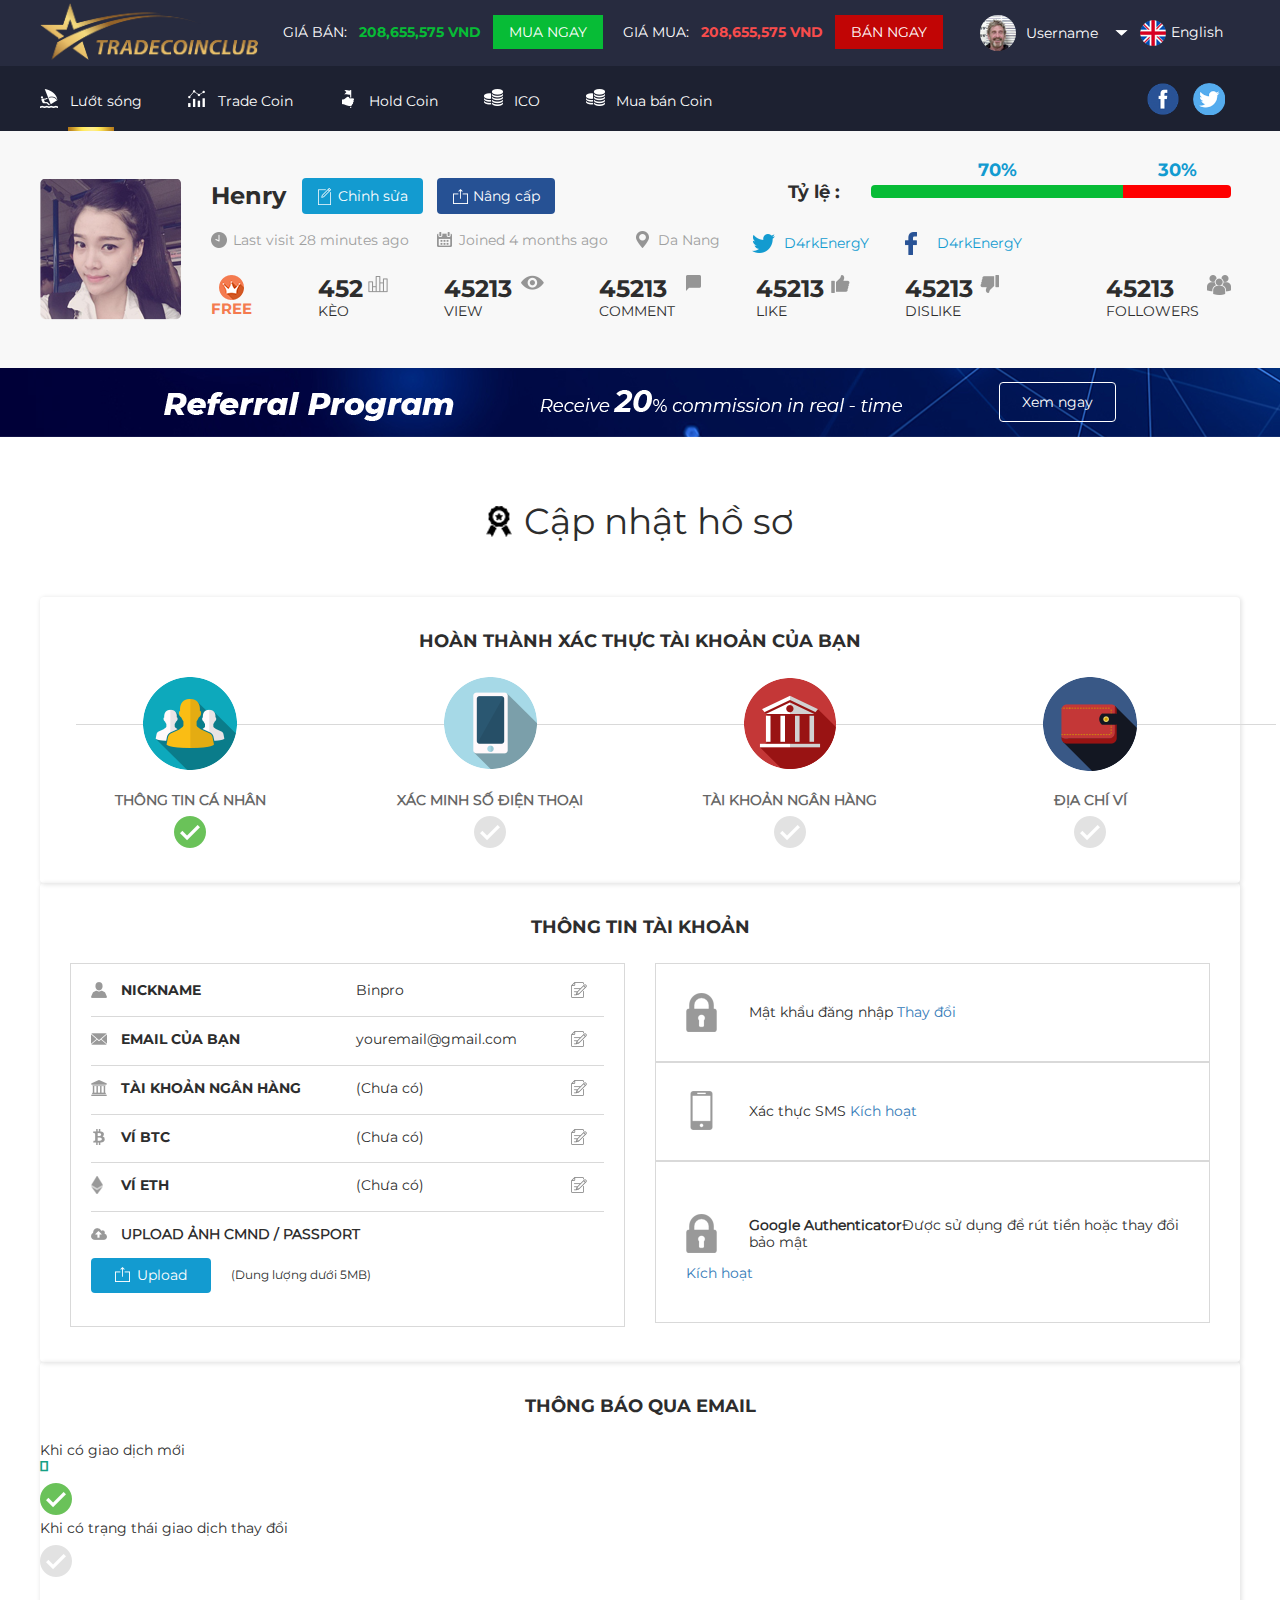
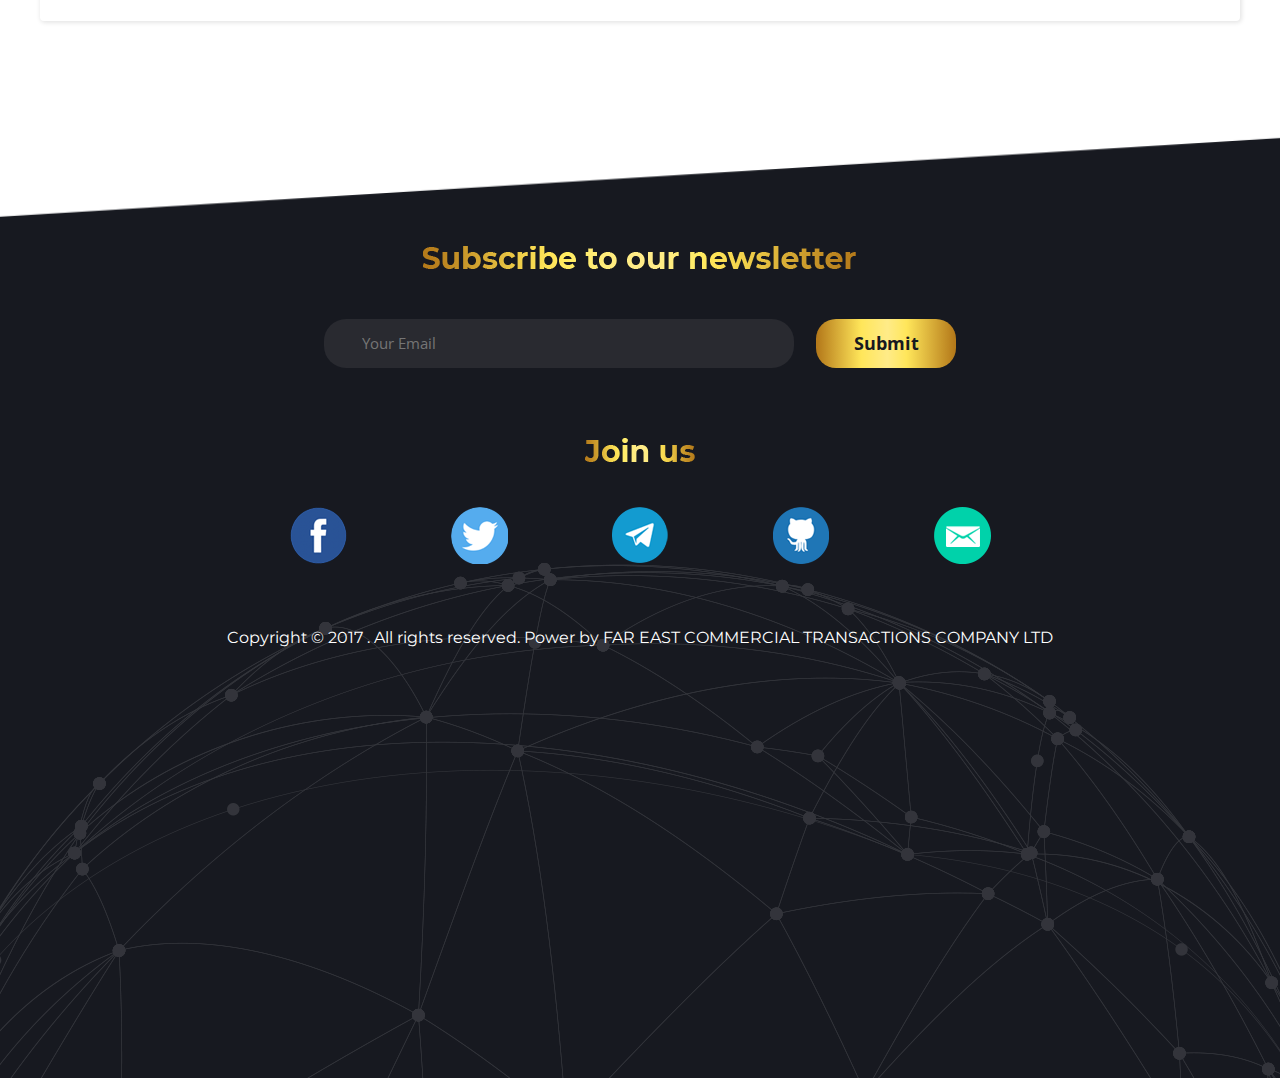
==== commit cac01c11: "bbb" ====
--- a/capnhathoso.html
+++ b/capnhathoso.html
@@ -194,9 +194,162 @@
                     <div class="container">
                         <div class="row">
                             <h3 class="medalTitle">Cập nhật hồ sơ</h3>
-                            <div class="completeBox">
+                            <div class="completeBox borderBox">
                                 <h4>HOÀN THÀNH XÁC THỰC TÀI KHOẢN CỦA BẠN</h4>
-                            </div>
+                                <div class="chooseVerify">
+                                    <div class="col-md-3">
+                                        <div class="form-check privacyInfo">
+                        					<label>
+                        						<input type="radio" name="profileRadio" checked> <span class="label-text">THÔNG TIN CÁ NHÂN</span>
+                        					</label>
+                        				</div>
+                                    </div>
+                                    <div class="col-md-3">
+                                        <div class="form-check idCard">
+                        					<label>
+                        						<input type="radio" name="profileRadio"> <span class="label-text">XÁC MINH SỐ ĐIỆN THOẠI</span>
+                        					</label>
+                        				</div>
+                                    </div>
+                                    <div class="col-md-3">
+                                        <div class="form-check accountBank">
+                        					<label>
+                        						<input type="radio" name="profileRadio"> <span class="label-text">TÀI KHOẢN NGÂN HÀNG</span>
+                        					</label>
+                        				</div>
+                                    </div>
+                                    <div class="col-md-3">
+                                        <div class="form-check bagAddress">
+                        					<label>
+                        						<input type="radio" name="profileRadio"> <span class="label-text">ĐỊA CHÍ VÍ</span>
+                        					</label>
+                        				</div>
+                                    </div>
+                                    <div class="clear"></div>
+                                </div>
+                            </div>
+
+                            <div class="accountInformation borderBox">
+                                <h4>THÔNG TIN TÀI KHOẢN</h4>
+                                <div class="col-md-12">
+                                    <div class="col-md-6">
+                                        <div class="subBox displayAccount">
+                                            <div class="accountRow">
+                                                <div class="titleCol col">
+                                                    <b class="nickname">NICKNAME</b>
+                                                </div>
+                                                <div class="nameCol col">
+                                                    <span>Binpro</span>
+                                                </div>
+                                                <div class="editCol col">
+                                                    <a href="#"></a>
+                                                </div>
+                                            </div>
+                                            <div class="accountRow">
+                                                <div class="titleCol col">
+                                                    <b class="youremail">EMAIL CỦA BẠN</b>
+                                                </div>
+                                                <div class="nameCol col">
+                                                    <span>youremail@gmail.com</span>
+                                                </div>
+                                                <div class="editCol col">
+                                                    <a href="#"></a>
+                                                </div>
+                                            </div>
+                                            <div class="accountRow">
+                                                <div class="titleCol col">
+                                                    <b class="yourbank">TÀI KHOẢN NGÂN HÀNG</b>
+                                                </div>
+                                                <div class="nameCol col">
+                                                    <span>(Chưa có)</span>
+                                                </div>
+                                                <div class="editCol col">
+                                                    <a href="#"></a>
+                                                </div>
+                                            </div>
+                                            <div class="accountRow">
+                                                <div class="titleCol col">
+                                                    <b class="yourbtc">VÍ BTC</b>
+                                                </div>
+                                                <div class="nameCol col">
+                                                    <span>(Chưa có)</span>
+                                                </div>
+                                                <div class="editCol col">
+                                                    <a href="#"></a>
+                                                </div>
+                                            </div>
+                                            <div class="accountRow">
+                                                <div class="titleCol col">
+                                                    <b class="youreth">VÍ ETH</b>
+                                                </div>
+                                                <div class="nameCol col">
+                                                    <span>(Chưa có)</span>
+                                                </div>
+                                                <div class="editCol col">
+                                                    <a href="#"></a>
+                                                </div>
+                                            </div>
+                                            <div class="uploadCMND">
+                                                <b>UPLOAD ẢNH CMND / PASSPORT</b>
+                                                <div class="pictureUpload">
+    												<div class="floatLeft">
+                                                        <div class="fileUpload ">
+        													<span>Upload</span>
+        													<input type="file" class="upload" name="p_picture_temp" id="uploadIdCard"/>
+        												</div>
+                                                        <i>(Dung lượng dưới 5MB)</i>
+                                                    </div>
+                                                    <img src="" id="idCardImage"/>
+    											</div>
+                                            </div>
+                                        </div>
+                                    </div>
+
+                                    <div class="col-md-6">
+                                        <div class="passWordBox subBox">
+                                            <span class="subTitle">Mật khẩu đăng nhập</span>
+                                            <a href="#" class="borderBtn">Thay đổi</a>
+                                        </div>
+                                        <div class="smsBox subBox">
+                                            <span class="subTitle">Xác thực SMS</span>
+                                            <a href="#" class="borderBtn">Kích hoạt</a>
+                                        </div>
+                                        <div class="passWordBox subBox">
+                                            <div class="subTitle"><b>Google Authenticator</b><span>Được sử dụng để rút tiền hoặc thay đổi bảo mật</span></div>
+                                            <a href="#" class="borderBtn">Kích hoạt</a>
+                                        </div>
+                                    </div>
+                                </div>
+                            </div>
+
+                            <div class="notificationBox borderBox">
+                                <h4>Thông báo qua email</h4>
+                                <div class="settingRow">
+                                    <div class="settingTitle">
+                                        Khi có giao dịch mới
+                                    </div>
+                                    <div class="settingRadio">
+                                        <div class="form-check">
+                        					<label class="toggle">
+                        						<input type="radio" name="toggle" checked> <span class="label-text"></span>
+                        					</label>
+                        				</div>
+                                    </div>
+                                </div>
+                                <div class="settingRow">
+                                    <div class="settingTitle">
+                                        Khi có trạng thái giao dịch thay đổi
+                                    </div>
+                                    <div class="settingRadio">
+                                        <div class="form-check">
+                        					<label class="toggle">
+                        						<input type="radio" name="toggle"> <span class="label-text"></span>
+                        					</label>
+                        				</div>
+                                    </div>
+                                </div>
+                            </div>
+
                         </div>
                     </div>
                 </div>
--- a/css/all.css
+++ b/css/all.css
@@ -1,5 +1,76 @@
 @charset "UTF-8";
 /*COLOR*/
+/*Radio box*/
+.form-check label {
+  position: relative;
+  cursor: pointer;
+  color: #666;
+  font-size: 14px; }
+.form-check input[type="checkbox"], .form-check input[type="radio"] {
+  position: absolute;
+  right: 9000px; }
+.form-check input[type="radio"] + .label-text:after {
+  content: "";
+  background: url(../images/hoso/uncheck.png) no-repeat;
+  speak: none;
+  font-style: normal;
+  font-weight: normal;
+  font-variant: normal;
+  text-transform: none;
+  line-height: 1;
+  -webkit-font-smoothing: antialiased;
+  width: 32px;
+  height: 32px;
+  margin: 8px auto 0;
+  display: table; }
+.form-check input[type="radio"]:checked + .label-text:after {
+  content: "";
+  background: url(../images/hoso/checked.png) no-repeat;
+  animation: effect 250ms ease-in; }
+.form-check input[type="radio"]:disabled + .label-text {
+  color: #aaa; }
+.form-check input[type="radio"]:disabled + .label-text:after {
+  content: "";
+  color: #ccc; }
+.form-check .toggle input[type="radio"]:checked + .label-text:before {
+  content: "\f205";
+  color: #16a085;
+  animation: effect 250ms ease-in; }
+.form-check .toggle input[type="radio"]:disabled + .label-text {
+  color: #aaa; }
+.form-check .toggle input[type="radio"]:disabled + .label-text:before {
+  content: "\f204";
+  color: #ccc; }
+
+/*UPLOAD BUTTON*/
+.fileUpload {
+  position: relative;
+  overflow: hidden;
+  padding: 9px 24px;
+  background: #139bd0;
+  display: inline-block;
+  border-radius: 4px;
+  margin-top: 15px;
+  float: left; }
+  .fileUpload span {
+    color: #fff;
+    font-size: 14px;
+    background: url(../images/hoso/fileupload.png) no-repeat left center;
+    padding-left: 22px; }
+  .fileUpload.error {
+    border-color: #ff0000; }
+
+.fileUpload input.upload {
+  position: absolute;
+  top: 0;
+  right: 0;
+  margin: 0;
+  padding: 0;
+  font-size: 20px;
+  cursor: pointer;
+  opacity: 0;
+  filter: alpha(opacity=0); }
+
 h1, h2, h3, h4, h5, h6, p, blockquote, pre, a, abbr, acronym, address, big, cite, code, del, dfn, em, img, ins, kbd, q, s, samp, small, strike, strong, sub, sup, tt, var, b, u, i, center, dl, dt, dd, ol, ul, li, fieldset, form, label, legend, table, caption, tbody, tfoot, thead, tr, th, td, article, aside, canvas, details, embed, figure, figcaption, footer, header, hgroup, menu, nav, output, ruby, section, summary, time, mark, audio, video {
   margin: 0;
   padding: 0;
@@ -8256,7 +8327,7 @@
 
 body {
   font: normal 14px/1.2 "Montserrat-Regular", sans-serif;
-  color: #303030;
+  color: #2d2d2d;
   background: #fff;
   font-smooth: always;
   -webkit-font-smoothing: antialiased;
@@ -10223,6 +10294,129 @@
 .updateProfiles {
   min-height: 100vh; }
 
+.profileBox h3.medalTitle {
+  color: #2d2d2d;
+  font-size: 36px;
+  background: url(../images/medal.png) no-repeat left center;
+  padding-left: 38px;
+  display: table;
+  margin: 65px auto 55px; }
+.profileBox .borderBox {
+  -webkit-box-shadow: 1px 1px 4px 1px rgba(0, 1, 1, 0.1);
+  -moz-box-shadow: 1px 1px 4px 1px rgba(0, 1, 1, 0.1);
+  box-shadow: 1px 1px 4px 1px rgba(0, 1, 1, 0.1);
+  padding-bottom: 35px;
+  border-radius: 4px; }
+  .profileBox .borderBox h4 {
+    color: #2d2d2d;
+    font-family: "Montserrat-Bold";
+    font-size: 18px;
+    text-transform: uppercase;
+    text-align: center;
+    padding: 35px 0 25px; }
+  .profileBox .borderBox .chooseVerify {
+    position: relative; }
+    .profileBox .borderBox .chooseVerify::before {
+      content: "";
+      position: absolute;
+      width: 100%;
+      height: 1px;
+      background: #d9d9d9;
+      left: 50%;
+      margin-left: calc((72px - 100%)/2 );
+      top: 47px; }
+    .profileBox .borderBox .chooseVerify label {
+      display: table;
+      margin: 0 auto; }
+    .profileBox .borderBox .chooseVerify .label-text {
+      padding-top: 115px;
+      display: block;
+      min-width: 174px;
+      text-align: center; }
+    .profileBox .borderBox .chooseVerify .privacyInfo .label-text {
+      background: url(../images/hoso/thongtincanhan.png) no-repeat top center; }
+    .profileBox .borderBox .chooseVerify .idCard .label-text {
+      background: url(../images/hoso/xacminhsdt.png) no-repeat top center; }
+    .profileBox .borderBox .chooseVerify .accountBank .label-text {
+      background: url(../images/hoso/taikhoannganhang.png) no-repeat top center; }
+    .profileBox .borderBox .chooseVerify .bagAddress .label-text {
+      background: url(../images/hoso/diachivi.png) no-repeat top center; }
+.profileBox .subBox {
+  border: 1px solid #d9d9d9;
+  padding: 18px 20px; }
+.profileBox .accountInformation:after {
+  content: "";
+  clear: both;
+  display: block; }
+.profileBox .accountInformation .displayAccount .accountRow {
+  border-bottom: 1px solid #d9d9d9;
+  padding-bottom: 14px;
+  margin-bottom: 14px;
+  float: left;
+  width: 100%; }
+  .profileBox .accountInformation .displayAccount .accountRow .col {
+    float: left; }
+  .profileBox .accountInformation .displayAccount .accountRow .titleCol {
+    width: 265px; }
+    .profileBox .accountInformation .displayAccount .accountRow .titleCol b {
+      font-size: 14px;
+      font-family: "Montserrat-Bold";
+      text-transform: uppercase;
+      padding-left: 30px; }
+      .profileBox .accountInformation .displayAccount .accountRow .titleCol b.nickname {
+        background: url(../images/hoso/nickname.png) no-repeat left center; }
+      .profileBox .accountInformation .displayAccount .accountRow .titleCol b.youremail {
+        background: url(../images/hoso/email.png) no-repeat left center; }
+      .profileBox .accountInformation .displayAccount .accountRow .titleCol b.yourbank {
+        background: url(../images/hoso/icon-taikhoannganhang.png) no-repeat left center; }
+      .profileBox .accountInformation .displayAccount .accountRow .titleCol b.yourbtc {
+        background: url(../images/hoso/vibtc.png) no-repeat left center; }
+      .profileBox .accountInformation .displayAccount .accountRow .titleCol b.youreth {
+        background: url(../images/hoso/vieth.png) no-repeat left center; }
+  .profileBox .accountInformation .displayAccount .accountRow .nameCol {
+    width: 215px; }
+  .profileBox .accountInformation .displayAccount .accountRow .editCol a {
+    background: url(../images/hoso/edit.png) no-repeat;
+    width: 16px;
+    height: 16px;
+    display: inline-block; }
+.profileBox .accountInformation .displayAccount .uploadCMND .pictureUpload {
+  margin-bottom: 15px; }
+  .profileBox .accountInformation .displayAccount .uploadCMND .pictureUpload:after {
+    content: '';
+    display: block;
+    clear: both; }
+.profileBox .accountInformation .displayAccount .uploadCMND .floatLeft {
+  width: 100%; }
+.profileBox .accountInformation .displayAccount .uploadCMND b {
+  padding-left: 30px;
+  background: url(../images/hoso/upload.png) no-repeat left center; }
+.profileBox .accountInformation .displayAccount .uploadCMND img {
+  width: 120px;
+  display: none; }
+.profileBox .accountInformation .displayAccount .uploadCMND i {
+  font-size: 12px;
+  font-style: normal;
+  float: left;
+  margin-top: 25px;
+  margin-left: 20px; }
+.profileBox .accountInformation .subBox .subTitle {
+  padding-left: 63px;
+  padding-top: 15px;
+  padding-bottom: 15px; }
+.profileBox .accountInformation .passWordBox {
+  padding-left: 30px;
+  padding-top: 40px;
+  padding-bottom: 40px; }
+  .profileBox .accountInformation .passWordBox .subTitle {
+    background: url(../images/hoso/matkhaudangnhap.png) no-repeat left center; }
+.profileBox .accountInformation .smsBox {
+  padding-left: 30px;
+  padding-top: 40px;
+  padding-bottom: 40px; }
+  .profileBox .accountInformation .smsBox .subTitle {
+    background: url(../images/hoso/xacthucsms.png) no-repeat left center; }
+
 .video-js .vjs-big-play-button .vjs-icon-placeholder:before, .video-js .vjs-modal-dialog, .vjs-button > .vjs-icon-placeholder:before, .vjs-modal-dialog .vjs-modal-dialog-content {
   position: absolute;
   top: 0;
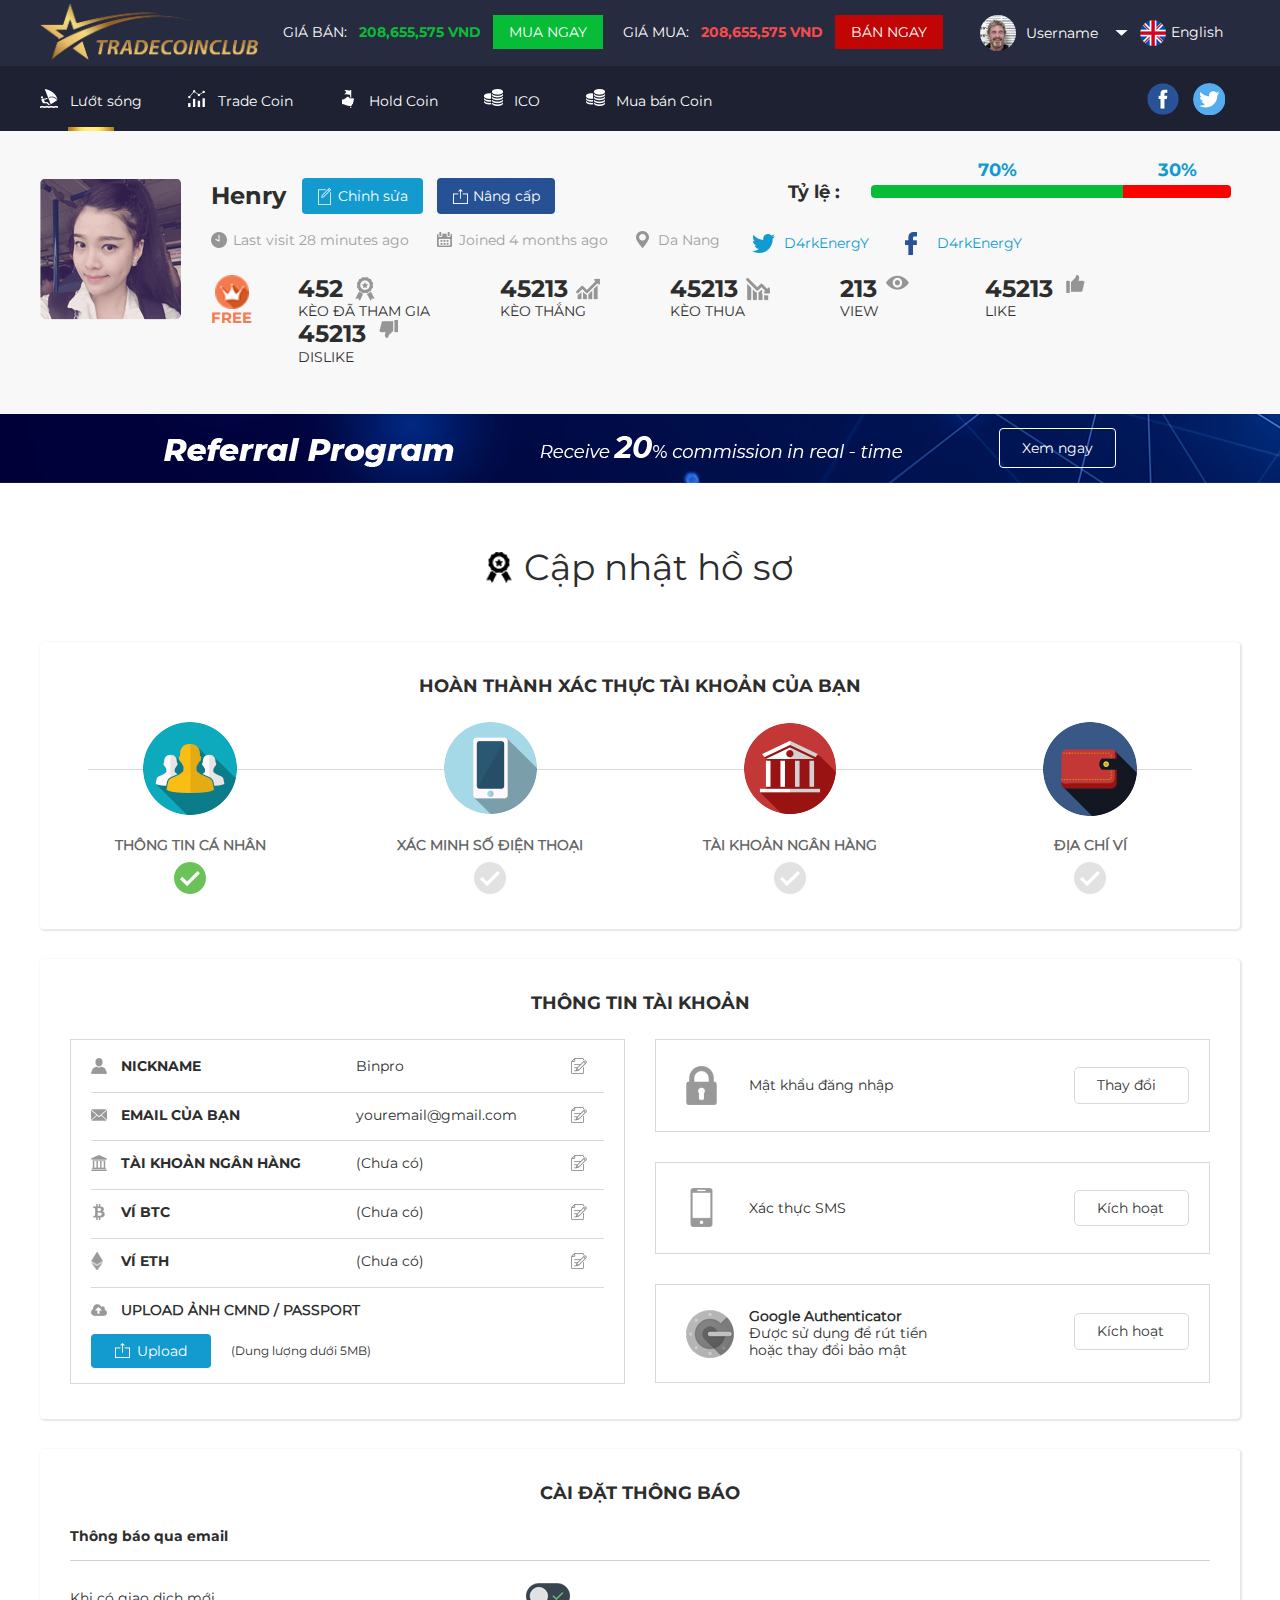
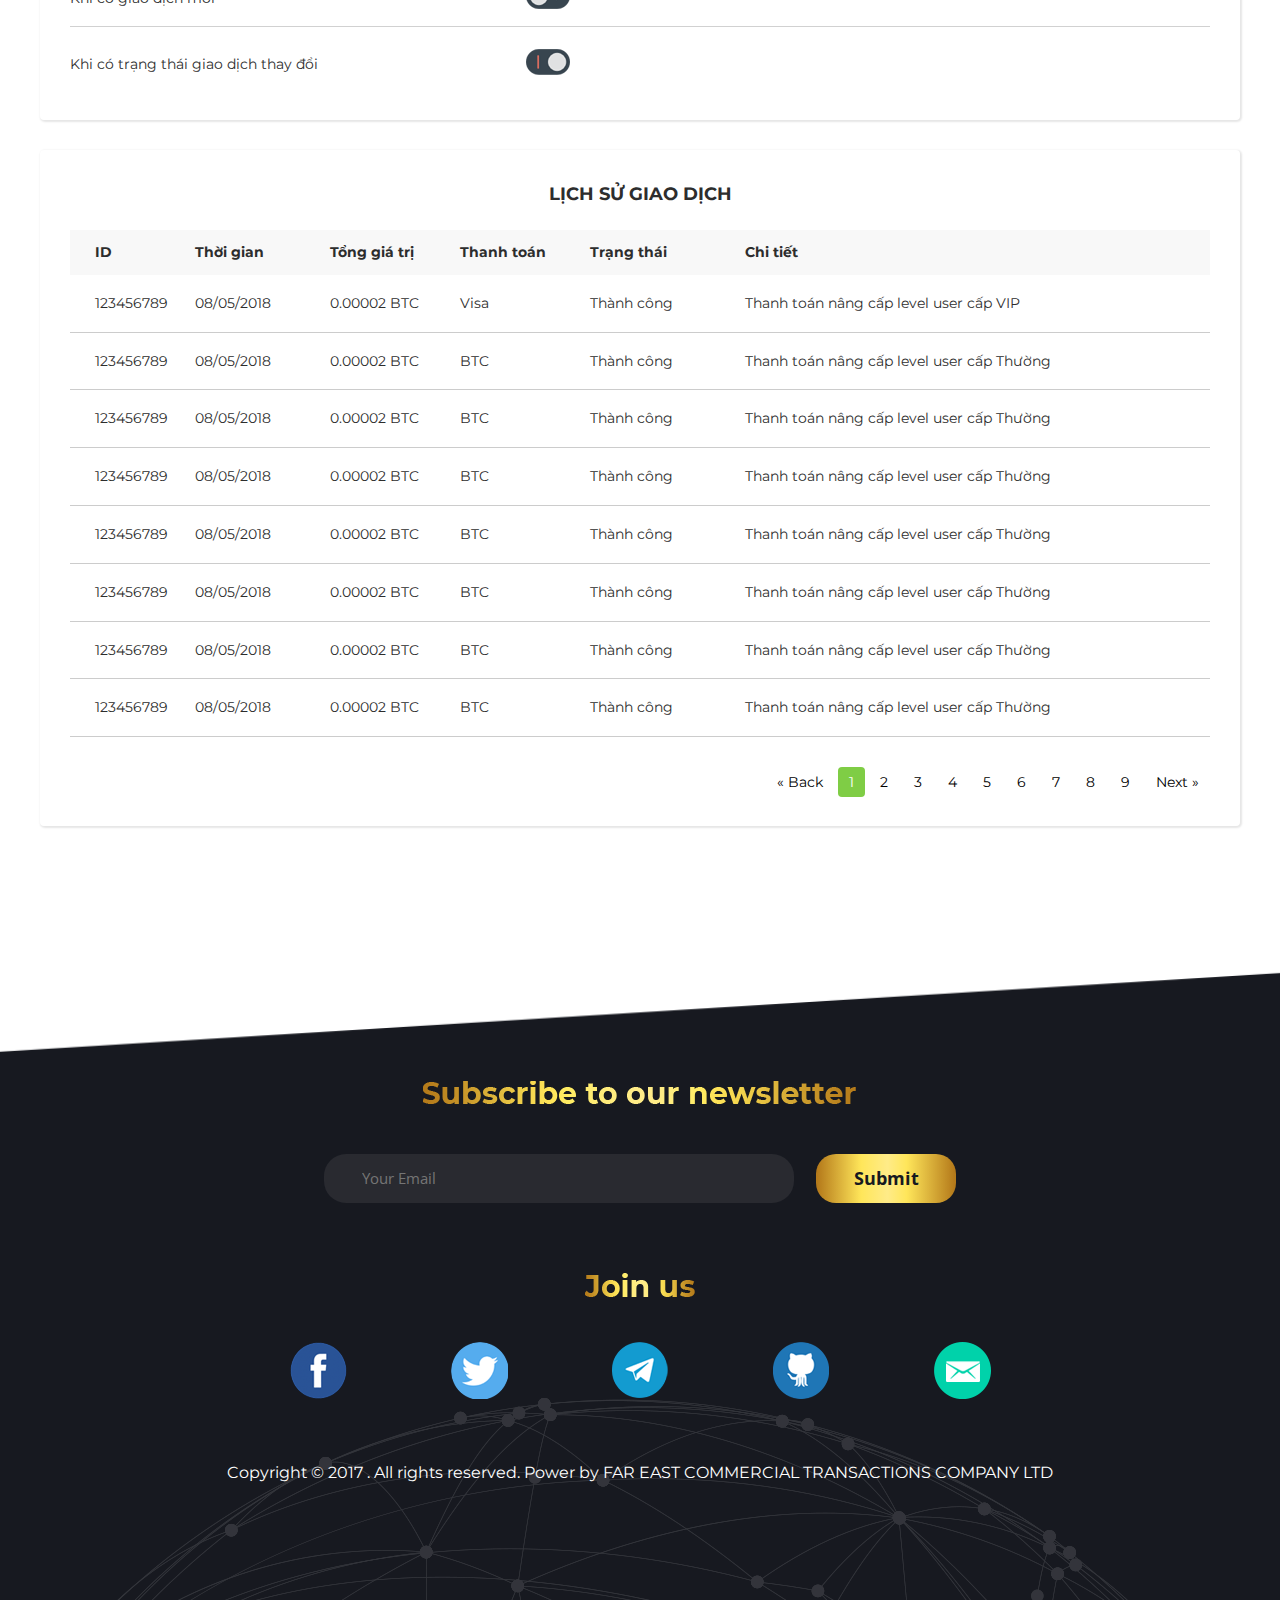
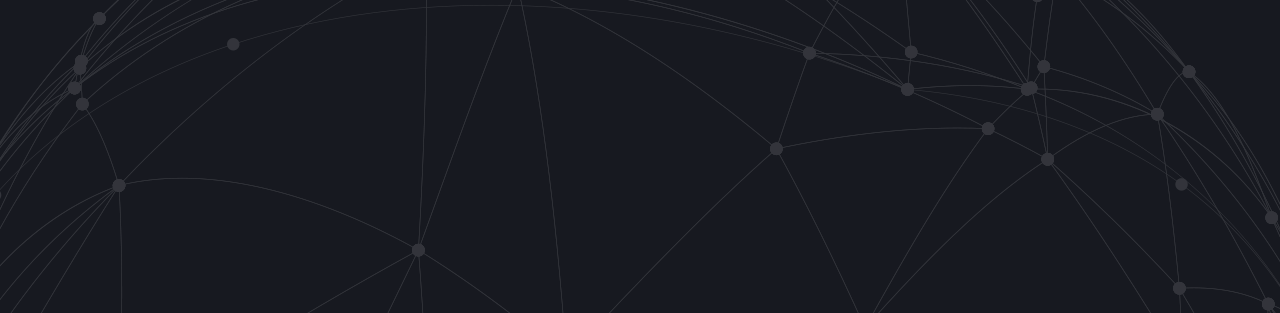
==== commit d0b9cf2e: "aaaaa" ====
--- a/capnhathoso.html
+++ b/capnhathoso.html
@@ -98,7 +98,7 @@
             <div class="memberHeaderGray">
                 <div class="container">
                     <div class="row">
-                        <div class="headerInformation">
+                        <div class="headerInformation forUpdateProfile">
                             <div class="memberAvatar">
                                 <a href="#"><img src="images/avatar-thanhvien.png"/></a>
                             </div>
@@ -151,15 +151,19 @@
                                     </div>
                                     <div class="floatLeft iconkeo">
                                         <b>452</b>
-                                        <span>KÈO</span>
+                                        <span>KÈO ĐÃ THAM GIA</span>
+                                    </div>
+                                    <div class="floatLeft iconkeothang">
+                                        <b>45213</b>
+                                        <span>KÈO THẮNG</span>
+                                    </div>
+                                    <div class="floatLeft iconkeothua">
+                                        <b>45213</b>
+                                        <span>KÈO THUA</span>
                                     </div>
                                     <div class="floatLeft iconview">
-                                        <b>45213</b>
+                                        <b>213</b>
                                         <span>VIEW</span>
-                                    </div>
-                                    <div class="floatLeft iconmment">
-                                        <b>45213</b>
-                                        <span>COMMENT</span>
                                     </div>
                                     <div class="floatLeft iconlike">
                                         <b>45213</b>
@@ -168,10 +172,6 @@
                                     <div class="floatLeft icondislike">
                                         <b>45213</b>
                                         <span>DISLIKE</span>
-                                    </div>
-                                    <div class="floatRight iconfollowers">
-                                        <b>45213</b>
-                                        <span>FOLLOWERS</span>
                                     </div>
                                 </div>
                             </div>
@@ -314,7 +314,7 @@
                                             <span class="subTitle">Xác thực SMS</span>
                                             <a href="#" class="borderBtn">Kích hoạt</a>
                                         </div>
-                                        <div class="passWordBox subBox">
+                                        <div class="googleAuthor subBox">
                                             <div class="subTitle"><b>Google Authenticator</b><span>Được sử dụng để rút tiền hoặc thay đổi bảo mật</span></div>
                                             <a href="#" class="borderBtn">Kích hoạt</a>
                                         </div>
@@ -323,33 +323,136 @@
                             </div>
 
                             <div class="notificationBox borderBox">
-                                <h4>Thông báo qua email</h4>
-                                <div class="settingRow">
-                                    <div class="settingTitle">
-                                        Khi có giao dịch mới
-                                    </div>
-                                    <div class="settingRadio">
-                                        <div class="form-check">
-                        					<label class="toggle">
-                        						<input type="radio" name="toggle" checked> <span class="label-text"></span>
-                        					</label>
-                        				</div>
-                                    </div>
-                                </div>
-                                <div class="settingRow">
-                                    <div class="settingTitle">
-                                        Khi có trạng thái giao dịch thay đổi
-                                    </div>
-                                    <div class="settingRadio">
-                                        <div class="form-check">
-                        					<label class="toggle">
-                        						<input type="radio" name="toggle"> <span class="label-text"></span>
-                        					</label>
-                        				</div>
-                                    </div>
-                                </div>
-                            </div>
-
+                                <h4>CÀI ĐẶT THÔNG BÁO</h4>
+                                <div class="container">
+                                    <div class="col-md-12">
+                                        <h5>Thông báo qua email</h5>
+                                        <div class="settingRow">
+                                            <div class="settingTitle">
+                                                Khi có giao dịch mới
+                                            </div>
+                                            <div class="settingRadio">
+                                                <div class="form-check">
+                                					<label class="toggle">
+                                						<input type="checkbox" name="toggleTransaction" checked> <span class="label-text"></span>
+                                					</label>
+                                				</div>
+                                            </div>
+                                        </div>
+                                        <div class="settingRow">
+                                            <div class="settingTitle">
+                                                Khi có trạng thái giao dịch thay đổi
+                                            </div>
+                                            <div class="settingRadio">
+                                                <div class="form-check">
+                                					<label class="toggle">
+                                						<input type="checkbox" name="toggleStatus"> <span class="label-text"></span>
+                                					</label>
+                                				</div>
+                                            </div>
+                                        </div>
+                                    </div>
+                                </div>
+                            </div>
+
+                            <div class="transactionList borderBox">
+                                <h4>LỊCH SỬ GIAO DỊCH</h4>
+                                <div class="container">
+                                    <div class="col-md-12">
+                                        <div class="transactionTable">
+                                            <div class="tradeTitle">
+                        						<div class="col col1">ID</div>
+                        						<div class="col col2">Thời gian</div>
+                        						<div class="col col3">Tổng giá trị</div>
+                        						<div class="col col4">Thanh toán</div>
+                        						<div class="col col5">Trạng thái</div>
+                        						<div class="col col6">Chi tiết</div>
+                        					</div>
+                                            <div class="tradeContent">
+                        						<div class="tradeRow">
+                                                    <div class="col col1">123456789</div>
+                        							<div class="col col2">08/05/2018</div>
+                        							<div class="col col3">0.00002 BTC</div>
+                        							<div class="col col4">Visa</div>
+                        							<div class="col col5">Thành công</div>
+                        							<div class="col col6">Thanh toán nâng cấp level user cấp VIP</div>
+                                                </div>
+                                                <div class="tradeRow">
+                                                    <div class="col col1">123456789</div>
+                        							<div class="col col2">08/05/2018</div>
+                        							<div class="col col3">0.00002 BTC</div>
+                        							<div class="col col4">BTC</div>
+                        							<div class="col col5">Thành công</div>
+                        							<div class="col col6">Thanh toán nâng cấp level user cấp Thường</div>
+                                                </div>
+                                                <div class="tradeRow">
+                                                    <div class="col col1">123456789</div>
+                        							<div class="col col2">08/05/2018</div>
+                        							<div class="col col3">0.00002 BTC</div>
+                        							<div class="col col4">BTC</div>
+                        							<div class="col col5">Thành công</div>
+                        							<div class="col col6">Thanh toán nâng cấp level user cấp Thường</div>
+                                                </div>
+                                                <div class="tradeRow">
+                                                    <div class="col col1">123456789</div>
+                        							<div class="col col2">08/05/2018</div>
+                        							<div class="col col3">0.00002 BTC</div>
+                        							<div class="col col4">BTC</div>
+                        							<div class="col col5">Thành công</div>
+                        							<div class="col col6">Thanh toán nâng cấp level user cấp Thường</div>
+                                                </div>
+                                                <div class="tradeRow">
+                                                    <div class="col col1">123456789</div>
+                        							<div class="col col2">08/05/2018</div>
+                        							<div class="col col3">0.00002 BTC</div>
+                        							<div class="col col4">BTC</div>
+                        							<div class="col col5">Thành công</div>
+                        							<div class="col col6">Thanh toán nâng cấp level user cấp Thường</div>
+                                                </div>
+                                                <div class="tradeRow">
+                                                    <div class="col col1">123456789</div>
+                        							<div class="col col2">08/05/2018</div>
+                        							<div class="col col3">0.00002 BTC</div>
+                        							<div class="col col4">BTC</div>
+                        							<div class="col col5">Thành công</div>
+                        							<div class="col col6">Thanh toán nâng cấp level user cấp Thường</div>
+                                                </div>
+                                                <div class="tradeRow">
+                                                    <div class="col col1">123456789</div>
+                        							<div class="col col2">08/05/2018</div>
+                        							<div class="col col3">0.00002 BTC</div>
+                        							<div class="col col4">BTC</div>
+                        							<div class="col col5">Thành công</div>
+                        							<div class="col col6">Thanh toán nâng cấp level user cấp Thường</div>
+                                                </div>
+                                                <div class="tradeRow">
+                                                    <div class="col col1">123456789</div>
+                        							<div class="col col2">08/05/2018</div>
+                        							<div class="col col3">0.00002 BTC</div>
+                        							<div class="col col4">BTC</div>
+                        							<div class="col col5">Thành công</div>
+                        							<div class="col col6">Thanh toán nâng cấp level user cấp Thường</div>
+                                                </div>
+                                                <div class="clear"></div>
+                                            </div>
+                                        </div>
+                                        <div class="paging floatRight">
+                                          <a class="prev page-numbers" href="#">&laquo; Back</a>
+                                          <a class='page-numbers current' href='#1'>1</a>
+                                          <a class='page-numbers' href='#2'>2</a>
+                                          <a class='page-numbers' href='#3'>3</a>
+                                          <a class='page-numbers' href='#4'>4</a>
+                                          <a class='page-numbers' href='#1'>5</a>
+                                          <a class='page-numbers' href='#2'>6</a>
+                                          <a class='page-numbers' href='#3'>7</a>
+                                          <a class='page-numbers' href='#4'>8</a>
+                                          <a class='page-numbers' href='#4'>9</a>
+                                          <a class="next page-numbers" href="#">Next &raquo;</a>
+                                        </div>
+                                        <div class="clear"></div>
+                                    </div>
+                                </div>
+                            </div>
                         </div>
                     </div>
                 </div>
--- a/css/all.css
+++ b/css/all.css
@@ -9,7 +9,7 @@
 .form-check input[type="checkbox"], .form-check input[type="radio"] {
   position: absolute;
   right: 9000px; }
-.form-check input[type="radio"] + .label-text:after {
+.form-check input[type="radio"] + .label-text:after, .form-check input[type="checkbox"] + .label-text:after {
   content: "";
   background: url(../images/hoso/uncheck.png) no-repeat;
   speak: none;
@@ -23,23 +23,28 @@
   height: 32px;
   margin: 8px auto 0;
   display: table; }
-.form-check input[type="radio"]:checked + .label-text:after {
+.form-check input[type="radio"]:checked + .label-text:after, .form-check input[type="checkbox"]:checked + .label-text:after {
   content: "";
   background: url(../images/hoso/checked.png) no-repeat;
   animation: effect 250ms ease-in; }
-.form-check input[type="radio"]:disabled + .label-text {
+.form-check input[type="radio"]:disabled + .label-text, .form-check input[type="checkbox"]:disabled + .label-text {
   color: #aaa; }
-.form-check input[type="radio"]:disabled + .label-text:after {
+.form-check input[type="radio"]:disabled + .label-text:after, .form-check input[type="checkbox"]:disabled + .label-text:after {
   content: "";
   color: #ccc; }
-.form-check .toggle input[type="radio"]:checked + .label-text:before {
-  content: "\f205";
+.form-check .toggle input[type="checkbox"] + .label-text:after {
+  background: url(../images/hoso/toogleDefault.png) no-repeat;
+  width: 44px;
+  height: 26px; }
+.form-check .toggle input[type="checkbox"]:checked + .label-text:after {
+  content: "";
+  background: url(../images/hoso/toogleSelected.png) no-repeat;
   color: #16a085;
   animation: effect 250ms ease-in; }
-.form-check .toggle input[type="radio"]:disabled + .label-text {
+.form-check .toggle input[type="checkbox"]:disabled + .label-text {
   color: #aaa; }
-.form-check .toggle input[type="radio"]:disabled + .label-text:before {
-  content: "\f204";
+.form-check .toggle input[type="checkbox"]:disabled + .label-text:after {
+  content: "";
   color: #ccc; }
 
 /*UPLOAD BUTTON*/
@@ -9919,6 +9924,51 @@
       width: 141px;
       float: left;
       margin-right: 30px; }
+    .memberList .headerInformation.forUpdateProfile .memberRight .memberBottom .floatLeft {
+      margin-right: 44px; }
+      .memberList .headerInformation.forUpdateProfile .memberRight .memberBottom .floatLeft:last-child {
+        margin-right: 0;
+        padding-right: 0; }
+    .memberList .headerInformation.forUpdateProfile .memberRight .memberBottom .morderate {
+      margin-right: 20px; }
+      .memberList .headerInformation.forUpdateProfile .memberRight .memberBottom .morderate img {
+        width: 34px; }
+    .memberList .headerInformation.forUpdateProfile .memberRight .memberBottom .iconkeo {
+      background: transparent; }
+      .memberList .headerInformation.forUpdateProfile .memberRight .memberBottom .iconkeo b {
+        padding-right: 32px;
+        display: table;
+        background: url(../images/hoso/icon-medal.png) no-repeat right center; }
+    .memberList .headerInformation.forUpdateProfile .memberRight .memberBottom .iconkeothang {
+      background: transparent; }
+      .memberList .headerInformation.forUpdateProfile .memberRight .memberBottom .iconkeothang b {
+        padding-right: 32px;
+        display: table;
+        background: url(../images/hoso/icon-keothang.png) no-repeat right center; }
+    .memberList .headerInformation.forUpdateProfile .memberRight .memberBottom .iconkeothua {
+      background: transparent; }
+      .memberList .headerInformation.forUpdateProfile .memberRight .memberBottom .iconkeothua b {
+        padding-right: 32px;
+        display: table;
+        background: url(../images/hoso/icon-keothua.png) no-repeat right center; }
+    .memberList .headerInformation.forUpdateProfile .memberRight .memberBottom .iconlike {
+      background: transparent; }
+      .memberList .headerInformation.forUpdateProfile .memberRight .memberBottom .iconlike b {
+        padding-right: 32px;
+        display: table;
+        background: url(../images/icon-like.png) no-repeat right top; }
+    .memberList .headerInformation.forUpdateProfile .memberRight .memberBottom .icondislike {
+      background: transparent; }
+      .memberList .headerInformation.forUpdateProfile .memberRight .memberBottom .icondislike b {
+        padding-right: 32px;
+        display: table;
+        background: url(../images/icon-dislike.png) no-repeat right top; }
+    .memberList .headerInformation.forUpdateProfile .memberRight .memberBottom .iconview {
+      background: transparent; }
+      .memberList .headerInformation.forUpdateProfile .memberRight .memberBottom .iconview b {
+        padding-right: 32px;
+        display: table;
+        background: url(../images/icon-view.png) no-repeat right top; }
   .memberList .memberRight {
     float: left; }
     .memberList .memberRight .memberTop .nameBox {
@@ -10302,11 +10352,12 @@
   display: table;
   margin: 65px auto 55px; }
 .profileBox .borderBox {
-  -webkit-box-shadow: 1px 1px 4px 1px rgba(0, 1, 1, 0.1);
-  -moz-box-shadow: 1px 1px 4px 1px rgba(0, 1, 1, 0.1);
-  box-shadow: 1px 1px 4px 1px rgba(0, 1, 1, 0.1);
+  -webkit-box-shadow: 1px 1px 2px 1px rgba(0, 1, 1, 0.1);
+  -moz-box-shadow: 1px 1px 2px 1px rgba(0, 1, 1, 0.1);
+  box-shadow: 1px 1px 2px 1px rgba(0, 1, 1, 0.1);
   padding-bottom: 35px;
-  border-radius: 4px; }
+  border-radius: 4px;
+  margin-bottom: 30px; }
   .profileBox .borderBox h4 {
     color: #2d2d2d;
     font-family: "Montserrat-Bold";
@@ -10319,11 +10370,10 @@
     .profileBox .borderBox .chooseVerify::before {
       content: "";
       position: absolute;
-      width: 100%;
       height: 1px;
       background: #d9d9d9;
-      left: 50%;
-      margin-left: calc((72px - 100%)/2 );
+      width: 92%;
+      left: 4%;
       top: 47px; }
     .profileBox .borderBox .chooseVerify label {
       display: table;
@@ -10348,74 +10398,159 @@
   content: "";
   clear: both;
   display: block; }
-.profileBox .accountInformation .displayAccount .accountRow {
-  border-bottom: 1px solid #d9d9d9;
-  padding-bottom: 14px;
-  margin-bottom: 14px;
-  float: left;
-  width: 100%; }
-  .profileBox .accountInformation .displayAccount .accountRow .col {
-    float: left; }
-  .profileBox .accountInformation .displayAccount .accountRow .titleCol {
-    width: 265px; }
-    .profileBox .accountInformation .displayAccount .accountRow .titleCol b {
-      font-size: 14px;
-      font-family: "Montserrat-Bold";
-      text-transform: uppercase;
-      padding-left: 30px; }
-      .profileBox .accountInformation .displayAccount .accountRow .titleCol b.nickname {
-        background: url(../images/hoso/nickname.png) no-repeat left center; }
-      .profileBox .accountInformation .displayAccount .accountRow .titleCol b.youremail {
-        background: url(../images/hoso/email.png) no-repeat left center; }
-      .profileBox .accountInformation .displayAccount .accountRow .titleCol b.yourbank {
-        background: url(../images/hoso/icon-taikhoannganhang.png) no-repeat left center; }
-      .profileBox .accountInformation .displayAccount .accountRow .titleCol b.yourbtc {
-        background: url(../images/hoso/vibtc.png) no-repeat left center; }
-      .profileBox .accountInformation .displayAccount .accountRow .titleCol b.youreth {
-        background: url(../images/hoso/vieth.png) no-repeat left center; }
-  .profileBox .accountInformation .displayAccount .accountRow .nameCol {
-    width: 215px; }
-  .profileBox .accountInformation .displayAccount .accountRow .editCol a {
-    background: url(../images/hoso/edit.png) no-repeat;
-    width: 16px;
-    height: 16px;
-    display: inline-block; }
-.profileBox .accountInformation .displayAccount .uploadCMND .pictureUpload {
-  margin-bottom: 15px; }
+.profileBox .accountInformation .displayAccount {
+  padding-bottom: 0; }
+  .profileBox .accountInformation .displayAccount .accountRow {
+    border-bottom: 1px solid #d9d9d9;
+    padding-bottom: 14px;
+    margin-bottom: 14px;
+    float: left;
+    width: 100%; }
+    .profileBox .accountInformation .displayAccount .accountRow .col {
+      float: left; }
+    .profileBox .accountInformation .displayAccount .accountRow .titleCol {
+      width: 265px; }
+      .profileBox .accountInformation .displayAccount .accountRow .titleCol b {
+        font-size: 14px;
+        font-family: "Montserrat-Bold";
+        text-transform: uppercase;
+        padding-left: 30px; }
+        .profileBox .accountInformation .displayAccount .accountRow .titleCol b.nickname {
+          background: url(../images/hoso/nickname.png) no-repeat left center; }
+        .profileBox .accountInformation .displayAccount .accountRow .titleCol b.youremail {
+          background: url(../images/hoso/email.png) no-repeat left center; }
+        .profileBox .accountInformation .displayAccount .accountRow .titleCol b.yourbank {
+          background: url(../images/hoso/icon-taikhoannganhang.png) no-repeat left center; }
+        .profileBox .accountInformation .displayAccount .accountRow .titleCol b.yourbtc {
+          background: url(../images/hoso/vibtc.png) no-repeat left center; }
+        .profileBox .accountInformation .displayAccount .accountRow .titleCol b.youreth {
+          background: url(../images/hoso/vieth.png) no-repeat left center; }
+    .profileBox .accountInformation .displayAccount .accountRow .nameCol {
+      width: 215px; }
+    .profileBox .accountInformation .displayAccount .accountRow .editCol a {
+      background: url(../images/hoso/edit.png) no-repeat;
+      width: 16px;
+      height: 16px;
+      display: inline-block; }
+  .profileBox .accountInformation .displayAccount .uploadCMND .pictureUpload .fileUpload {
+    margin-bottom: 15px; }
   .profileBox .accountInformation .displayAccount .uploadCMND .pictureUpload:after {
     content: '';
     display: block;
     clear: both; }
-.profileBox .accountInformation .displayAccount .uploadCMND .floatLeft {
-  width: 100%; }
-.profileBox .accountInformation .displayAccount .uploadCMND b {
-  padding-left: 30px;
-  background: url(../images/hoso/upload.png) no-repeat left center; }
-.profileBox .accountInformation .displayAccount .uploadCMND img {
-  width: 120px;
-  display: none; }
-.profileBox .accountInformation .displayAccount .uploadCMND i {
-  font-size: 12px;
-  font-style: normal;
-  float: left;
-  margin-top: 25px;
-  margin-left: 20px; }
+  .profileBox .accountInformation .displayAccount .uploadCMND .floatLeft {
+    width: 100%; }
+  .profileBox .accountInformation .displayAccount .uploadCMND b {
+    padding-left: 30px;
+    background: url(../images/hoso/upload.png) no-repeat left center; }
+  .profileBox .accountInformation .displayAccount .uploadCMND img {
+    width: 120px;
+    display: none; }
+  .profileBox .accountInformation .displayAccount .uploadCMND i {
+    font-size: 12px;
+    font-style: normal;
+    float: left;
+    margin-top: 25px;
+    margin-left: 20px; }
 .profileBox .accountInformation .subBox .subTitle {
   padding-left: 63px;
   padding-top: 15px;
-  padding-bottom: 15px; }
+  padding-bottom: 15px;
+  float: left;
+  width: 70%; }
+.profileBox .accountInformation .subBox .borderBtn {
+  min-width: 115px;
+  padding: 9px 22px;
+  border: 1px solid #d9d9d9;
+  border-radius: 5px;
+  float: right;
+  color: #313131;
+  margin-top: 5px; }
+.profileBox .accountInformation .subBox:after {
+  content: '';
+  display: block;
+  clear: both; }
 .profileBox .accountInformation .passWordBox {
   padding-left: 30px;
-  padding-top: 40px;
-  padding-bottom: 40px; }
+  padding-top: 22px;
+  padding-bottom: 22px;
+  margin-bottom: 30px; }
   .profileBox .accountInformation .passWordBox .subTitle {
     background: url(../images/hoso/matkhaudangnhap.png) no-repeat left center; }
 .profileBox .accountInformation .smsBox {
   padding-left: 30px;
-  padding-top: 40px;
-  padding-bottom: 40px; }
+  padding-top: 22px;
+  padding-bottom: 22px;
+  margin-bottom: 30px; }
   .profileBox .accountInformation .smsBox .subTitle {
     background: url(../images/hoso/xacthucsms.png) no-repeat left center; }
+.profileBox .accountInformation .googleAuthor {
+  padding-left: 30px;
+  padding-top: 23px;
+  padding-bottom: 23px; }
+  .profileBox .accountInformation .googleAuthor .subTitle {
+    width: 55%;
+    padding-top: 0;
+    padding-bottom: 0;
+    background: url(../images/hoso/googleauthorize.png) no-repeat left center; }
+    .profileBox .accountInformation .googleAuthor .subTitle b {
+      display: block; }
+.profileBox .notificationBox {
+  padding-bottom: 27px; }
+  .profileBox .notificationBox h5 {
+    color: #2d2d2d;
+    font-family: "Montserrat-Bold";
+    margin-bottom: 15px; }
+  .profileBox .notificationBox .settingRow {
+    border-top: 1px solid #d1d1d1;
+    padding-top: 14px;
+    padding-bottom: 14px;
+    float: left;
+    width: 100%; }
+    .profileBox .notificationBox .settingRow .settingTitle {
+      float: left;
+      margin-top: 15px;
+      width: 40%; }
+    .profileBox .notificationBox .settingRow .settingRadio {
+      float: left; }
+      .profileBox .notificationBox .settingRow .settingRadio label {
+        margin-bottom: 0; }
+.profileBox .transactionList {
+  padding-bottom: 0; }
+
+.transactionTable .col {
+  float: left; }
+  .transactionTable .col.col1 {
+    padding-left: 25px;
+    width: 125px; }
+  .transactionTable .col.col2 {
+    width: 135px; }
+  .transactionTable .col.col3 {
+    width: 130px; }
+  .transactionTable .col.col4 {
+    width: 130px; }
+  .transactionTable .col.col5 {
+    width: 155px; }
+  .transactionTable .col.col6 {
+    width: 420px; }
+.transactionTable .tradeTitle {
+  background: #f8f8f8;
+  padding: 14px 0;
+  color: #2d2d2d;
+  float: left;
+  width: 100%; }
+  .transactionTable .tradeTitle .col {
+    float: left;
+    font-family: "Montserrat-Bold"; }
+.transactionTable .tradeContent {
+  float: left;
+  width: 100%; }
+  .transactionTable .tradeContent .tradeRow {
+    float: left;
+    width: 100%;
+    border-bottom: 1px solid #ccc;
+    padding-top: 20px;
+    padding-bottom: 20px; }
 
 .video-js .vjs-big-play-button .vjs-icon-placeholder:before, .video-js .vjs-modal-dialog, .vjs-button > .vjs-icon-placeholder:before, .vjs-modal-dialog .vjs-modal-dialog-content {
   position: absolute;
@@ -11795,6 +11930,14 @@
   .vjs-has-started.vjs-user-inactive.vjs-playing .vjs-control-bar {
     visibility: hidden; } }
 @media (min-width: 992px) and (max-width: 1199px) {
+  .transactionTable .col.col6 {
+    width: 235px; }
+
+  .upgradeAcc .rowTable .container .col-md-12 .colTable {
+    margin-bottom: 50px; }
+    .upgradeAcc .rowTable .container .col-md-12 .colTable:nth-child(2n), .upgradeAcc .rowTable .container .col-md-12 .colTable:last-child {
+      margin-right: 0; }
+
   .memberList .memberRight {
     width: 83%; }
     .memberList .memberRight .memberTop .nameBox {
@@ -11890,6 +12033,43 @@
   .commingSoon {
     margin-top: -17%; } }
 @media (min-width: 768px) and (max-width: 991px) {
+  .memberList .headerInformation.forUpdateProfile .memberRight .memberBottom .floatLeft {
+    margin-right: 20px;
+    padding-right: 0; }
+
+  .profileBox .borderBox .chooseVerify::before {
+    display: none; }
+  .profileBox .borderBox .chooseVerify .form-check {
+    margin-bottom: 30px; }
+  .profileBox .accountInformation .passWordBox {
+    margin-top: 30px; }
+
+  .transactionTable {
+    position: relative;
+    width: 100%;
+    overflow: auto; }
+    .transactionTable .tradeTitle, .transactionTable .tradeContent {
+      width: 1200px; }
+
+  .advertise .img {
+    margin-top: 11px; }
+    .advertise .img img {
+      width: 70%; }
+
+  .upgradeAcc.payMents .rowTable .col-md-12 {
+    text-align: left; }
+    .upgradeAcc.payMents .rowTable .col-md-12 .blockPayments {
+      display: block; }
+      .upgradeAcc.payMents .rowTable .col-md-12 .blockPayments .blockLeft {
+        width: 100%;
+        padding: 42px 30px 42px 30px; }
+      .upgradeAcc.payMents .rowTable .col-md-12 .blockPayments .blockRight {
+        width: 100%; }
+
+  .upgradeAcc .rowTable .container .col-md-12 .colTable {
+    margin-right: 0;
+    margin-bottom: 50px; }
+
   .popup-for-login.popup .inner-header img {
     float: none;
     margin: 0 auto 10px;
@@ -12123,6 +12303,86 @@
   .memberList {
     margin-bottom: 17%; } }
 @media (min-width: 0) and (max-width: 767px) {
+  .memberList .headerInformation.forUpdateProfile .memberRight .memberBottom .floatLeft {
+    margin-right: 20px;
+    padding-right: 10px;
+    min-height: 70px; }
+    .memberList .headerInformation.forUpdateProfile .memberRight .memberBottom .floatLeft.morderate {
+      margin-right: 0;
+      width: 25%; }
+    .memberList .headerInformation.forUpdateProfile .memberRight .memberBottom .floatLeft.iconview {
+      background: transparent; }
+      .memberList .headerInformation.forUpdateProfile .memberRight .memberBottom .floatLeft.iconview b {
+        display: table;
+        padding-right: 30px;
+        background: url(../images/icon-view.png) no-repeat right top; }
+
+  .profileBox .borderBox .chooseVerify::before {
+    display: none; }
+  .profileBox .borderBox .chooseVerify .form-check {
+    margin-bottom: 30px; }
+  .profileBox .accountInformation .passWordBox {
+    margin-top: 30px; }
+  .profileBox .accountInformation .displayAccount .accountRow .titleCol {
+    width: 100%; }
+  .profileBox .accountInformation .displayAccount .accountRow .nameCol {
+    margin-top: 10px; }
+  .profileBox .accountInformation .displayAccount .accountRow .nameCol {
+    margin-top: 10px; }
+  .profileBox .accountInformation .displayAccount .uploadCMND i {
+    margin-top: 0;
+    margin-left: 0;
+    margin-bottom: 20px; }
+  .profileBox .accountInformation .subBox .borderBtn {
+    float: left; }
+  .profileBox .accountInformation .googleAuthor .subTitle {
+    padding-bottom: 10px;
+    width: 100%; }
+  .profileBox .notificationBox .settingRow .settingTitle {
+    width: 70%; }
+  .profileBox .notificationBox .settingRow .settingRadio {
+    float: right; }
+
+  .transactionTable {
+    position: relative;
+    width: 100%;
+    overflow: auto; }
+    .transactionTable .tradeTitle, .transactionTable .tradeContent {
+      width: 1200px; }
+
+  .advertise {
+    height: auto; }
+    .advertise .img {
+      margin-top: 11px; }
+      .advertise .img img {
+        width: 100%; }
+      .advertise .img a {
+        display: table;
+        margin: 10px auto; }
+
+  .upgradeAcc.payMents .rowTable .col-md-12 {
+    text-align: left; }
+    .upgradeAcc.payMents .rowTable .col-md-12 .blockPayments {
+      display: block; }
+      .upgradeAcc.payMents .rowTable .col-md-12 .blockPayments .blockLeft {
+        width: 100%;
+        padding: 42px 30px 42px 30px; }
+      .upgradeAcc.payMents .rowTable .col-md-12 .blockPayments .blockRight {
+        width: 100%; }
+        .upgradeAcc.payMents .rowTable .col-md-12 .blockPayments .blockRight .card_number {
+          width: 100%; }
+        .upgradeAcc.payMents .rowTable .col-md-12 .blockPayments .blockRight .blockContent_inner .item {
+          display: block !important; }
+          .upgradeAcc.payMents .rowTable .col-md-12 .blockPayments .blockRight .blockContent_inner .item span.fLeft {
+            width: 100% !important;
+            margin-right: 0 !important; }
+
+  .upgradeAcc .rowTable .container .col-md-12 .colTable {
+    margin-right: 0;
+    margin-bottom: 50px; }
+  .upgradeAcc .rowTable .col-md-12 {
+    padding: 0; }
+
   .popup-for-login.popup .close {
     top: 25px;
     right: 22px; }
@@ -12274,7 +12534,8 @@
     margin-right: 0; }
 
   .memberHeader .buyBox {
-    width: 100%; }
+    width: 100%;
+    margin-left: 0; }
     .memberHeader .buyBox .buyCol {
       width: 100%; }
 
@@ -12515,6 +12776,39 @@
     width: 35px;
     height: 35px;
     background-size: cover !important; } }
+@media screen and (max-width: 500px) {
+  .upgradeAcc .rowTable .container .col-md-12 .colTable {
+    width: 95%; }
+    .upgradeAcc .rowTable .container .col-md-12 .colTable.active {
+      width: 100%; } }
+@media screen and (max-width: 530px) {
+  .upgradeAcc.payMents .rowTable .col-md-12 .blockPayments .blockLeft .level span {
+    display: block;
+    float: none !important; }
+    .upgradeAcc.payMents .rowTable .col-md-12 .blockPayments .blockLeft .level span:first-child {
+      margin-bottom: 15px; }
+  .upgradeAcc.payMents .rowTable .col-md-12 .blockPayments .blockLeft .level.total {
+    display: block; }
+
+  .upgradeAcc.payMents .rowTable .col-md-12 .blockPayments .blockRight__title h5, .upgradeAcc.payMents .rowTable .col-md-12 .blockPayments .blockRight__title span {
+    display: block;
+    float: none; }
+
+  .upgradeAcc.payMents .rowTable .blockPayments .blockRight .blockContent_title a {
+    display: table !important;
+    margin-bottom: 10px; } }
+@media screen and (max-width: 540px) {
+  body .upgradeAcc.payMents .rowTable .col-md-12 .blockPayments.chooseMethod .blockRight__upgradeLevel span {
+    display: block;
+    float: none; }
+    body .upgradeAcc.payMents .rowTable .col-md-12 .blockPayments.chooseMethod .blockRight__upgradeLevel span:first-child {
+      margin-bottom: 10px; }
+
+  .upgradeAcc.payMents .rowTable .blockPayments.chooseMethod .blockRight__method .method2 .blockItem {
+    padding: 17px 16px 46px 27px !important; }
+
+  .upgradeAcc.payMents .rowTable .blockPayments.chooseMethod .blockRight__method .blockItem input[type=radio].css-checkbox + label.css-label img {
+    margin-bottom: 10px; } }
 .tradeDetail {
   margin-bottom: 26%; }
   .tradeDetail .memberDescription {
@@ -12678,4 +12972,488 @@
           background: url("../images/icon-reply.png") left center no-repeat;
           color: #0392ed; }
 
+/* N├óng cß║Ñp th├ánh vi├¬n */
+.upgradeAcc {
+  margin-bottom: 17%; }
+  .upgradeAcc .rowTitle {
+    background: #2b2c3a;
+    padding: 55px 15px;
+    text-align: center; }
+    .upgradeAcc .rowTitle h5 {
+      font-family: 'Montserrat-Bold';
+      font-size: 36px;
+      color: #fff;
+      margin-bottom: 23px; }
+    .upgradeAcc .rowTitle p {
+      font-family: 'Montserrat-Regular';
+      font-size: 18px;
+      color: #5d6878;
+      margin-bottom: 28px; }
+  .upgradeAcc .rowTable {
+    width: 100%;
+    height: 100%;
+    background: url("../images/bg-nangcap.png") center center no-repeat #eecc73;
+    background-size: cover;
+    padding: 83px 0 65px; }
+    .upgradeAcc .rowTable .col-md-12 {
+      text-align: center; }
+      .upgradeAcc .rowTable .col-md-12 .colTable {
+        background: #fff;
+        min-height: 516px;
+        display: inline-flex;
+        align-items: center;
+        flex-flow: column wrap;
+        justify-content: center;
+        -webkit-box-shadow: 0px 0px 22px -2px rgba(0, 0, 0, 0.75);
+        -moz-box-shadow: 0px 0px 22px -2px rgba(0, 0, 0, 0.75);
+        box-shadow: 0px 0px 22px -2px rgba(0, 0, 0, 0.75);
+        border-radius: 3px;
+        max-width: 350px;
+        width: 100%;
+        margin-right: 31px; }
+        .upgradeAcc .rowTable .col-md-12 .colTable img {
+          margin-bottom: 29px; }
+        .upgradeAcc .rowTable .col-md-12 .colTable h5 {
+          font-family: 'Montserrat-Bold';
+          text-transform: uppercase;
+          color: #000;
+          margin-bottom: 59px;
+          font-size: 30px; }
+        .upgradeAcc .rowTable .col-md-12 .colTable p {
+          font-family: 'Montserrat-Regular';
+          font-size: 14px;
+          color: #2d2d2d;
+          text-align: center;
+          padding: 0 45px;
+          margin-bottom: 45px; }
+        .upgradeAcc .rowTable .col-md-12 .colTable a {
+          text-transform: uppercase;
+          color: #f8b096;
+          border: 2px solid #f47b50;
+          border-radius: 2px;
+          padding: 13px 60px; }
+          .upgradeAcc .rowTable .col-md-12 .colTable a:hover {
+            background: #f47b50;
+            color: #fff; }
+        .upgradeAcc .rowTable .col-md-12 .colTable:last-child {
+          margin-right: 0; }
+        .upgradeAcc .rowTable .col-md-12 .colTable.normal h5, .upgradeAcc .rowTable .col-md-12 .colTable.vip h5 {
+          margin-bottom: 20px; }
+        .upgradeAcc .rowTable .col-md-12 .colTable.normal .price, .upgradeAcc .rowTable .col-md-12 .colTable.vip .price {
+          color: #5ab881;
+          text-transform: uppercase;
+          font-family: 'Montserrat-Bold';
+          font-size: 14px;
+          margin-bottom: 25px; }
+          .upgradeAcc .rowTable .col-md-12 .colTable.normal .price span, .upgradeAcc .rowTable .col-md-12 .colTable.vip .price span {
+            font-size: 48px; }
+        .upgradeAcc .rowTable .col-md-12 .colTable.normal .price {
+          color: #f7bd5c; }
+        .upgradeAcc .rowTable .col-md-12 .colTable.normal a {
+          color: #f7bd5c;
+          border: 2px solid #f7bd5c; }
+          .upgradeAcc .rowTable .col-md-12 .colTable.normal a:hover {
+            background: #f7bd5c;
+            color: #fff; }
+        .upgradeAcc .rowTable .col-md-12 .colTable.vip .price {
+          color: #65bd89; }
+        .upgradeAcc .rowTable .col-md-12 .colTable.vip a {
+          color: #65bd89;
+          border: 2px solid #65bd89; }
+          .upgradeAcc .rowTable .col-md-12 .colTable.vip a:hover {
+            background: #65bd89;
+            color: #fff; }
+        .upgradeAcc .rowTable .col-md-12 .colTable.active {
+          max-width: 400px;
+          min-height: 582px; }
+          .upgradeAcc .rowTable .col-md-12 .colTable.active.normal a {
+            background: #f7bd5c;
+            color: #fff; }
+          .upgradeAcc .rowTable .col-md-12 .colTable.active.free a {
+            background: #f47b50;
+            color: #fff; }
+          .upgradeAcc .rowTable .col-md-12 .colTable.active.vip a {
+            background: #65bd89;
+            color: #fff; }
+    .upgradeAcc .rowTable .benefitWhenJoined {
+      margin-top: 35px; }
+      .upgradeAcc .rowTable .benefitWhenJoined p {
+        font-family: 'Montserrat-Bold';
+        font-size: 14px;
+        text-align: center;
+        margin-bottom: 15px; }
+  .upgradeAcc .rowListBenefit {
+    padding: 25px 0 160px; }
+    .upgradeAcc .rowListBenefit .col-md-12 {
+      overflow-y: hidden;
+      overflow-x: auto; }
+      .upgradeAcc .rowListBenefit .col-md-12 .colBenefitContent {
+        width: 1200px; }
+    .upgradeAcc .rowListBenefit .ListBenefit {
+      border-bottom: 1px solid #dddee0;
+      display: table; }
+      .upgradeAcc .rowListBenefit .ListBenefit:first-child, .upgradeAcc .rowListBenefit .ListBenefit.noBorder {
+        border: 0; }
+      .upgradeAcc .rowListBenefit .ListBenefit.noBorder .col2 h5 {
+        color: #f47b50; }
+      .upgradeAcc .rowListBenefit .ListBenefit.noBorder .col3 h5 {
+        color: #f7bd5c;
+        font-size: 12px; }
+        .upgradeAcc .rowListBenefit .ListBenefit.noBorder .col3 h5 span {
+          font-size: 24px; }
+      .upgradeAcc .rowListBenefit .ListBenefit.noBorder .col4 h5 {
+        color: #65bd89;
+        font-size: 12px; }
+        .upgradeAcc .rowListBenefit .ListBenefit.noBorder .col4 h5 span {
+          font-size: 24px; }
+      .upgradeAcc .rowListBenefit .ListBenefit.ListBtn [class*="col"] {
+        padding-top: 0;
+        text-align: center; }
+      .upgradeAcc .rowListBenefit .ListBenefit.ListBtn a {
+        text-transform: uppercase;
+        color: #f8b096;
+        border: 2px solid #f47b50;
+        border-radius: 2px;
+        padding: 13px 57px;
+        font-size: 14px;
+        font-family: 'Montserrat-Bold'; }
+        .upgradeAcc .rowListBenefit .ListBenefit.ListBtn a:hover {
+          background: #f47b50;
+          color: #fff; }
+        .upgradeAcc .rowListBenefit .ListBenefit.ListBtn a.btn-normal {
+          border: 2px solid #f7bd5c;
+          color: #f7bd5c; }
+          .upgradeAcc .rowListBenefit .ListBenefit.ListBtn a.btn-normal:hover {
+            background: #f7bd5c;
+            color: #fff; }
+        .upgradeAcc .rowListBenefit .ListBenefit.ListBtn a.btn-vip {
+          border: 2px solid #65bd89;
+          color: #65bd89; }
+          .upgradeAcc .rowListBenefit .ListBenefit.ListBtn a.btn-vip:hover {
+            background: #65bd89;
+            color: #fff; }
+      .upgradeAcc .rowListBenefit .ListBenefit .colBenefit {
+        float: left;
+        padding: 25px 0; }
+        .upgradeAcc .rowListBenefit .ListBenefit .colBenefit h5 {
+          font-family: 'Montserrat-Bold';
+          font-size: 18px;
+          color: #000;
+          text-align: center;
+          text-transform: uppercase; }
+        .upgradeAcc .rowListBenefit .ListBenefit .colBenefit p {
+          font-family: 'Montserrat-Regular';
+          margin: 0;
+          font-size: 14px; }
+        .upgradeAcc .rowListBenefit .ListBenefit .colBenefit img {
+          display: table;
+          margin: auto; }
+        .upgradeAcc .rowListBenefit .ListBenefit .colBenefit:first-child h5 {
+          text-align: left; }
+      .upgradeAcc .rowListBenefit .ListBenefit .col1 {
+        width: 528px; }
+      .upgradeAcc .rowListBenefit .ListBenefit .col2 {
+        width: 237px; }
+      .upgradeAcc .rowListBenefit .ListBenefit .col3 {
+        width: 237px; }
+      .upgradeAcc .rowListBenefit .ListBenefit .col4 {
+        width: 187px; }
+  .upgradeAcc .acceptPayment {
+    background: #f1f3f6;
+    padding: 80px 15px 220px; }
+    .upgradeAcc .acceptPayment h5 {
+      font-size: 36px;
+      font-family: 'Montserrat-Regular';
+      text-align: center;
+      margin-bottom: 20px; }
+    .upgradeAcc .acceptPayment p {
+      font-size: 14px;
+      text-align: center;
+      margin-bottom: 50px; }
+    .upgradeAcc .acceptPayment .payments-imgs {
+      display: table;
+      margin: auto;
+      text-align: center; }
+      .upgradeAcc .acceptPayment .payments-imgs img {
+        margin-right: 35px;
+        margin-bottom: 25px; }
+        .upgradeAcc .acceptPayment .payments-imgs img:last-child {
+          margin-right: 0; }
+
+/* Thanh to├ín */
+.upgradeAcc.payMents .rowTitle h5 {
+  display: table;
+  margin: auto;
+  padding-right: 27px;
+  background: url("../images/arrow-down16.png") right center no-repeat; }
+.upgradeAcc.payMents .rowTable .blockPayments {
+  background: #fff;
+  border-radius: 3px;
+  -webkit-box-shadow: 0px 0px 22px -2px rgba(0, 0, 0, 0.75);
+  -moz-box-shadow: 0px 0px 22px -2px rgba(0, 0, 0, 0.75);
+  box-shadow: 0px 0px 22px -2px rgba(0, 0, 0, 0.75);
+  display: flex;
+  overflow: hidden;
+  text-align: left;
+  width: 100%; }
+  .upgradeAcc.payMents .rowTable .blockPayments .blockLeft {
+    padding: 42px 30px 0 30px;
+    background: #f4f4f4;
+    width: 438px; }
+    .upgradeAcc.payMents .rowTable .blockPayments .blockLeft h5 {
+      font-family: 'Montserrat-Bold';
+      font-size: 24px;
+      padding-left: 22px;
+      position: relative;
+      cursor: pointer;
+      display: inline-block;
+      margin-bottom: 37px; }
+      .upgradeAcc.payMents .rowTable .blockPayments .blockLeft h5:before {
+        content: '';
+        position: absolute;
+        left: 0;
+        top: 5px;
+        background: url("../images/arr-left.png") no-repeat;
+        width: 8px;
+        height: 14px; }
+    .upgradeAcc.payMents .rowTable .blockPayments .blockLeft .level {
+      display: table;
+      width: 100%;
+      padding-bottom: 27px;
+      border-bottom: 1px solid #c3c3c3;
+      margin-bottom: 20px; }
+      .upgradeAcc.payMents .rowTable .blockPayments .blockLeft .level span {
+        font-size: 14px; }
+        .upgradeAcc.payMents .rowTable .blockPayments .blockLeft .level span:first-child {
+          float: left;
+          padding-left: 26px;
+          position: relative; }
+          .upgradeAcc.payMents .rowTable .blockPayments .blockLeft .level span:first-child:before {
+            content: '';
+            position: absolute;
+            left: 0;
+            top: 2px;
+            width: 16px;
+            height: 14px;
+            background: url("../images/icon-checked.png") no-repeat; }
+        .upgradeAcc.payMents .rowTable .blockPayments .blockLeft .level span:last-child {
+          float: right; }
+          .upgradeAcc.payMents .rowTable .blockPayments .blockLeft .level span:last-child b {
+            font-family: 'Montserrat-Bold';
+            font-size: 18px; }
+      .upgradeAcc.payMents .rowTable .blockPayments .blockLeft .level.total {
+        padding-bottom: 0;
+        margin-bottom: 0;
+        border-bottom: 0;
+        display: flex;
+        width: 100%;
+        justify-content: space-between;
+        align-items: flex-end; }
+        .upgradeAcc.payMents .rowTable .blockPayments .blockLeft .level.total span {
+          font-size: 18px; }
+          .upgradeAcc.payMents .rowTable .blockPayments .blockLeft .level.total span:first-child {
+            padding: 0;
+            font-weight: bold; }
+            .upgradeAcc.payMents .rowTable .blockPayments .blockLeft .level.total span:first-child:before {
+              width: 0; }
+          .upgradeAcc.payMents .rowTable .blockPayments .blockLeft .level.total span:last-child b {
+            font-size: 30px; }
+  .upgradeAcc.payMents .rowTable .blockPayments .blockRight {
+    background: #fff;
+    padding: 0 0 53px 0;
+    width: 762px; }
+    .upgradeAcc.payMents .rowTable .blockPayments .blockRight__title {
+      display: table;
+      width: 100%;
+      margin-bottom: 28px;
+      padding: 42px 46px 0 38px; }
+      .upgradeAcc.payMents .rowTable .blockPayments .blockRight__title h5 {
+        float: left;
+        font-family: 'Montserrat-Bold';
+        font-size: 24px; }
+      .upgradeAcc.payMents .rowTable .blockPayments .blockRight__title span {
+        float: right;
+        font-size: 14px;
+        color: #ff0000;
+        margin-top: 8px;
+        cursor: pointer; }
+    .upgradeAcc.payMents .rowTable .blockPayments .blockRight .blockContent {
+      text-align: left; }
+      .upgradeAcc.payMents .rowTable .blockPayments .blockRight .blockContent_title {
+        padding: 0 38px;
+        border-bottom: 1px solid #f4f4f4;
+        z-index: 9999;
+        text-align: left;
+        position: relative; }
+        .upgradeAcc.payMents .rowTable .blockPayments .blockRight .blockContent_title a {
+          font-family: 'Montserrat-Bold';
+          font-size: 16px;
+          display: inline-block;
+          border-bottom: 2px solid #fff;
+          line-height: 1.2;
+          z-index: 999;
+          position: relative;
+          padding: 0 13px 12px 0;
+          margin-right: 26px;
+          line-height: 1.2;
+          color: #000;
+          cursor: pointer; }
+          .upgradeAcc.payMents .rowTable .blockPayments .blockRight .blockContent_title a:hover, .upgradeAcc.payMents .rowTable .blockPayments .blockRight .blockContent_title a.active, .upgradeAcc.payMents .rowTable .blockPayments .blockRight .blockContent_title a:focus {
+            text-decoration: none;
+            border-bottom: 2px solid #139bd0; }
+          .upgradeAcc.payMents .rowTable .blockPayments .blockRight .blockContent_title a:last-child {
+            margin-right: 0;
+            margin-bottom: 0; }
+      .upgradeAcc.payMents .rowTable .blockPayments .blockRight .blockContent .innerRight {
+        max-width: 491px;
+        width: 80%;
+        margin: 48px auto 0;
+        display: table; }
+        .upgradeAcc.payMents .rowTable .blockPayments .blockRight .blockContent .innerRight .blockContent_inner .item {
+          display: table;
+          width: 100%;
+          margin-bottom: 30px; }
+          .upgradeAcc.payMents .rowTable .blockPayments .blockRight .blockContent .innerRight .blockContent_inner .item:first-child {
+            display: flex;
+            justify-content: space-between; }
+          .upgradeAcc.payMents .rowTable .blockPayments .blockRight .blockContent .innerRight .blockContent_inner .item:last-child {
+            margin-bottom: 0; }
+          .upgradeAcc.payMents .rowTable .blockPayments .blockRight .blockContent .innerRight .blockContent_inner .item span.fLeft {
+            width: 270px;
+            margin-right: 30px;
+            display: inline-block; }
+          .upgradeAcc.payMents .rowTable .blockPayments .blockRight .blockContent .innerRight .blockContent_inner .item img {
+            display: inline-block; }
+        .upgradeAcc.payMents .rowTable .blockPayments .blockRight .blockContent .innerRight .blockContent_inner .imgs {
+          margin-top: 30px;
+          text-align: center; }
+          .upgradeAcc.payMents .rowTable .blockPayments .blockRight .blockContent .innerRight .blockContent_inner .imgs img {
+            margin-right: 23px;
+            margin-bottom: 15px; }
+        .upgradeAcc.payMents .rowTable .blockPayments .blockRight .blockContent .innerRight .blockContent_btn {
+          width: 100%;
+          margin-top: 44px;
+          display: block;
+          padding: 15px 0;
+          background: #139bd0;
+          text-align: center;
+          color: #fff;
+          text-transform: uppercase;
+          font-family: 'Montserrat-Bold';
+          font-size: 14px;
+          border-radius: 2px; }
+  .upgradeAcc.payMents .rowTable .blockPayments.chooseMethod .blockLeft h5 {
+    padding-left: 0;
+    font-size: 18px;
+    margin-bottom: 40px; }
+    .upgradeAcc.payMents .rowTable .blockPayments.chooseMethod .blockLeft h5:before {
+      width: 0; }
+  .upgradeAcc.payMents .rowTable .blockPayments.chooseMethod .blockLeft p {
+    padding-left: 30px;
+    position: relative;
+    background: url("../images/free.png") left center no-repeat;
+    font-family: 'Montserrat-Regular';
+    font-size: 14px;
+    color: #2d2d2d;
+    margin-bottom: 25px; }
+  .upgradeAcc.payMents .rowTable .blockPayments.chooseMethod .blockRight__title {
+    margin-bottom: 40px; }
+    .upgradeAcc.payMents .rowTable .blockPayments.chooseMethod .blockRight__title h5 {
+      font-size: 18px;
+      text-transform: uppercase; }
+  .upgradeAcc.payMents .rowTable .blockPayments.chooseMethod .blockRight__upgradeLevel {
+    padding: 35px 46px 35px 38px;
+    border-top: 1px solid #f4f4f4;
+    border-bottom: 1px solid #f4f4f4;
+    margin-bottom: 35px; }
+    .upgradeAcc.payMents .rowTable .blockPayments.chooseMethod .blockRight__upgradeLevel span {
+      font-family: 'Montserrat-Regular';
+      font-size: 14px;
+      float: left; }
+      .upgradeAcc.payMents .rowTable .blockPayments.chooseMethod .blockRight__upgradeLevel span b {
+        font-family: 'Montserrat-Bold';
+        font-size: 18px; }
+      .upgradeAcc.payMents .rowTable .blockPayments.chooseMethod .blockRight__upgradeLevel span:last-child {
+        float: right; }
+  .upgradeAcc.payMents .rowTable .blockPayments.chooseMethod .blockRight__method {
+    padding: 0 46px 23px 38px; }
+    .upgradeAcc.payMents .rowTable .blockPayments.chooseMethod .blockRight__method .blockMethod {
+      display: table;
+      margin-bottom: 40px; }
+    .upgradeAcc.payMents .rowTable .blockPayments.chooseMethod .blockRight__method a {
+      padding: 15px 55px;
+      font-family: 'Montserrat-Bold';
+      font-size: 14px;
+      text-transform: uppercase;
+      color: #fff;
+      background: #139bd0;
+      border-radius: 2px; }
+    .upgradeAcc.payMents .rowTable .blockPayments.chooseMethod .blockRight__method h5 {
+      font-family: 'Montserrat-Bold';
+      font-size: 14px;
+      margin-bottom: 24px; }
+    .upgradeAcc.payMents .rowTable .blockPayments.chooseMethod .blockRight__method .method {
+      margin-bottom: 15px;
+      float: left;
+      margin-right: 37px; }
+      .upgradeAcc.payMents .rowTable .blockPayments.chooseMethod .blockRight__method .method.method2 img {
+        margin-right: 15px; }
+        .upgradeAcc.payMents .rowTable .blockPayments.chooseMethod .blockRight__method .method.method2 img:last-child {
+          margin-right: 0; }
+    .upgradeAcc.payMents .rowTable .blockPayments.chooseMethod .blockRight__method .blockItem {
+      padding: 17px 16px 17px 27px;
+      border: 1px solid #d9d9d9;
+      border-radius: 2px; }
+      .upgradeAcc.payMents .rowTable .blockPayments.chooseMethod .blockRight__method .blockItem input[type=radio].css-checkbox {
+        position: absolute;
+        z-index: -1000;
+        left: -1000px;
+        overflow: hidden;
+        clip: rect(0 0 0 0);
+        height: 1px;
+        width: 1px;
+        margin: -1px;
+        padding: 0;
+        border: 0; }
+      .upgradeAcc.payMents .rowTable .blockPayments.chooseMethod .blockRight__method .blockItem input[type=radio].css-checkbox + label.css-label {
+        padding-left: 42px;
+        height: 18px;
+        display: inline-block;
+        line-height: 18px;
+        background-repeat: no-repeat;
+        background-position: 0 0;
+        font-size: 18px;
+        margin-bottom: 0;
+        vertical-align: middle;
+        cursor: pointer; }
+        .upgradeAcc.payMents .rowTable .blockPayments.chooseMethod .blockRight__method .blockItem input[type=radio].css-checkbox + label.css-label img {
+          margin-top: -5px; }
+      .upgradeAcc.payMents .rowTable .blockPayments.chooseMethod .blockRight__method .blockItem input[type=radio].css-checkbox:checked + label.css-label {
+        background-position: 0 -18px; }
+      .upgradeAcc.payMents .rowTable .blockPayments.chooseMethod .blockRight__method .blockItem label.css-label {
+        background-image: url(http://csscheckbox.com/checkboxes/u/csscheckbox_8578317ca3846847c9208af249224bb6.png);
+        -webkit-touch-callout: none;
+        -webkit-user-select: none;
+        -khtml-user-select: none;
+        -moz-user-select: none;
+        -ms-user-select: none;
+        user-select: none; }
+.upgradeAcc.payMents .blockFAQ {
+  padding: 80px 0 150px; }
+  .upgradeAcc.payMents .blockFAQ h4 {
+    font-family: 'Montserrat-Bold';
+    font-size: 30px;
+    text-align: center;
+    margin-bottom: 80px;
+    text-transform: uppercase; }
+  .upgradeAcc.payMents .blockFAQ .blockItem {
+    margin-bottom: 70px; }
+    .upgradeAcc.payMents .blockFAQ .blockItem h5 {
+      font-family: 'Montserrat-Bold';
+      font-size: 24px;
+      margin-bottom: 15px; }
+    .upgradeAcc.payMents .blockFAQ .blockItem p {
+      font-size: 14px;
+      line-height: 1.4; }
+
 /*# sourceMappingURL=all.css.map */
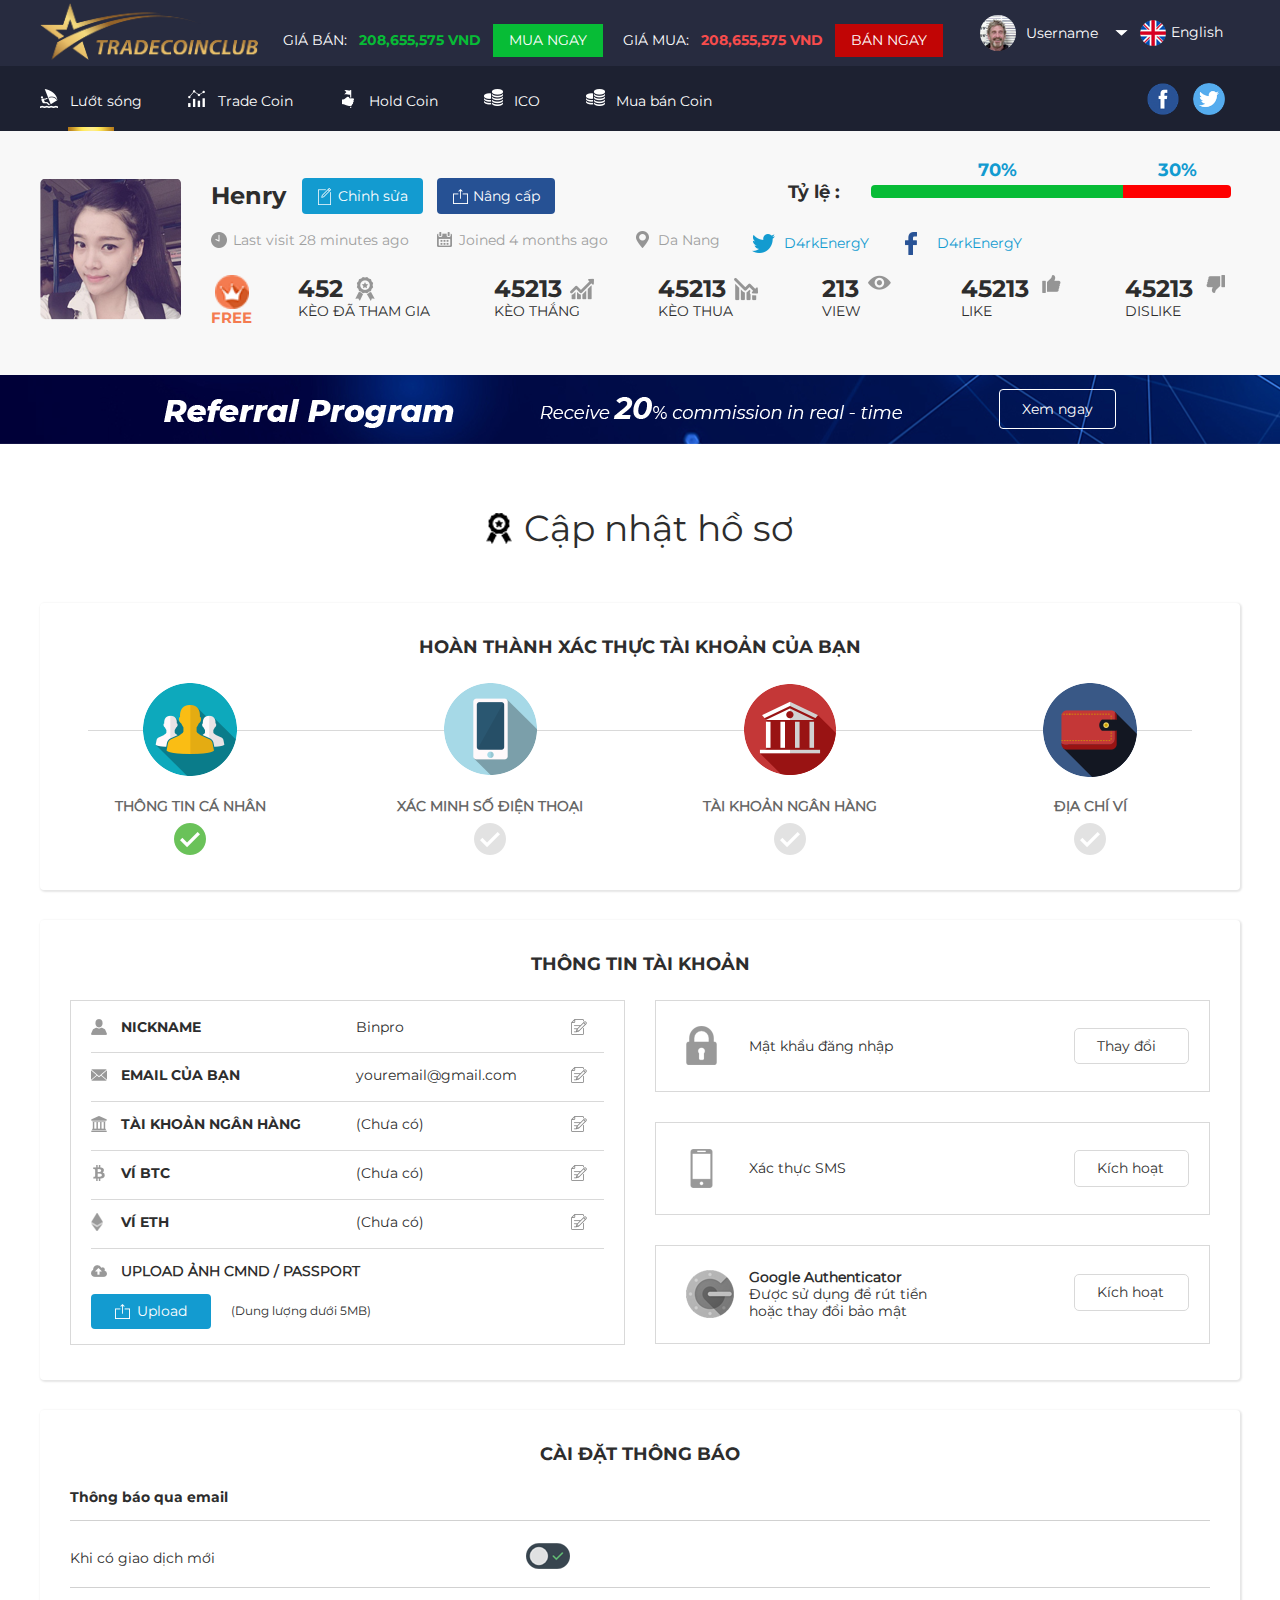
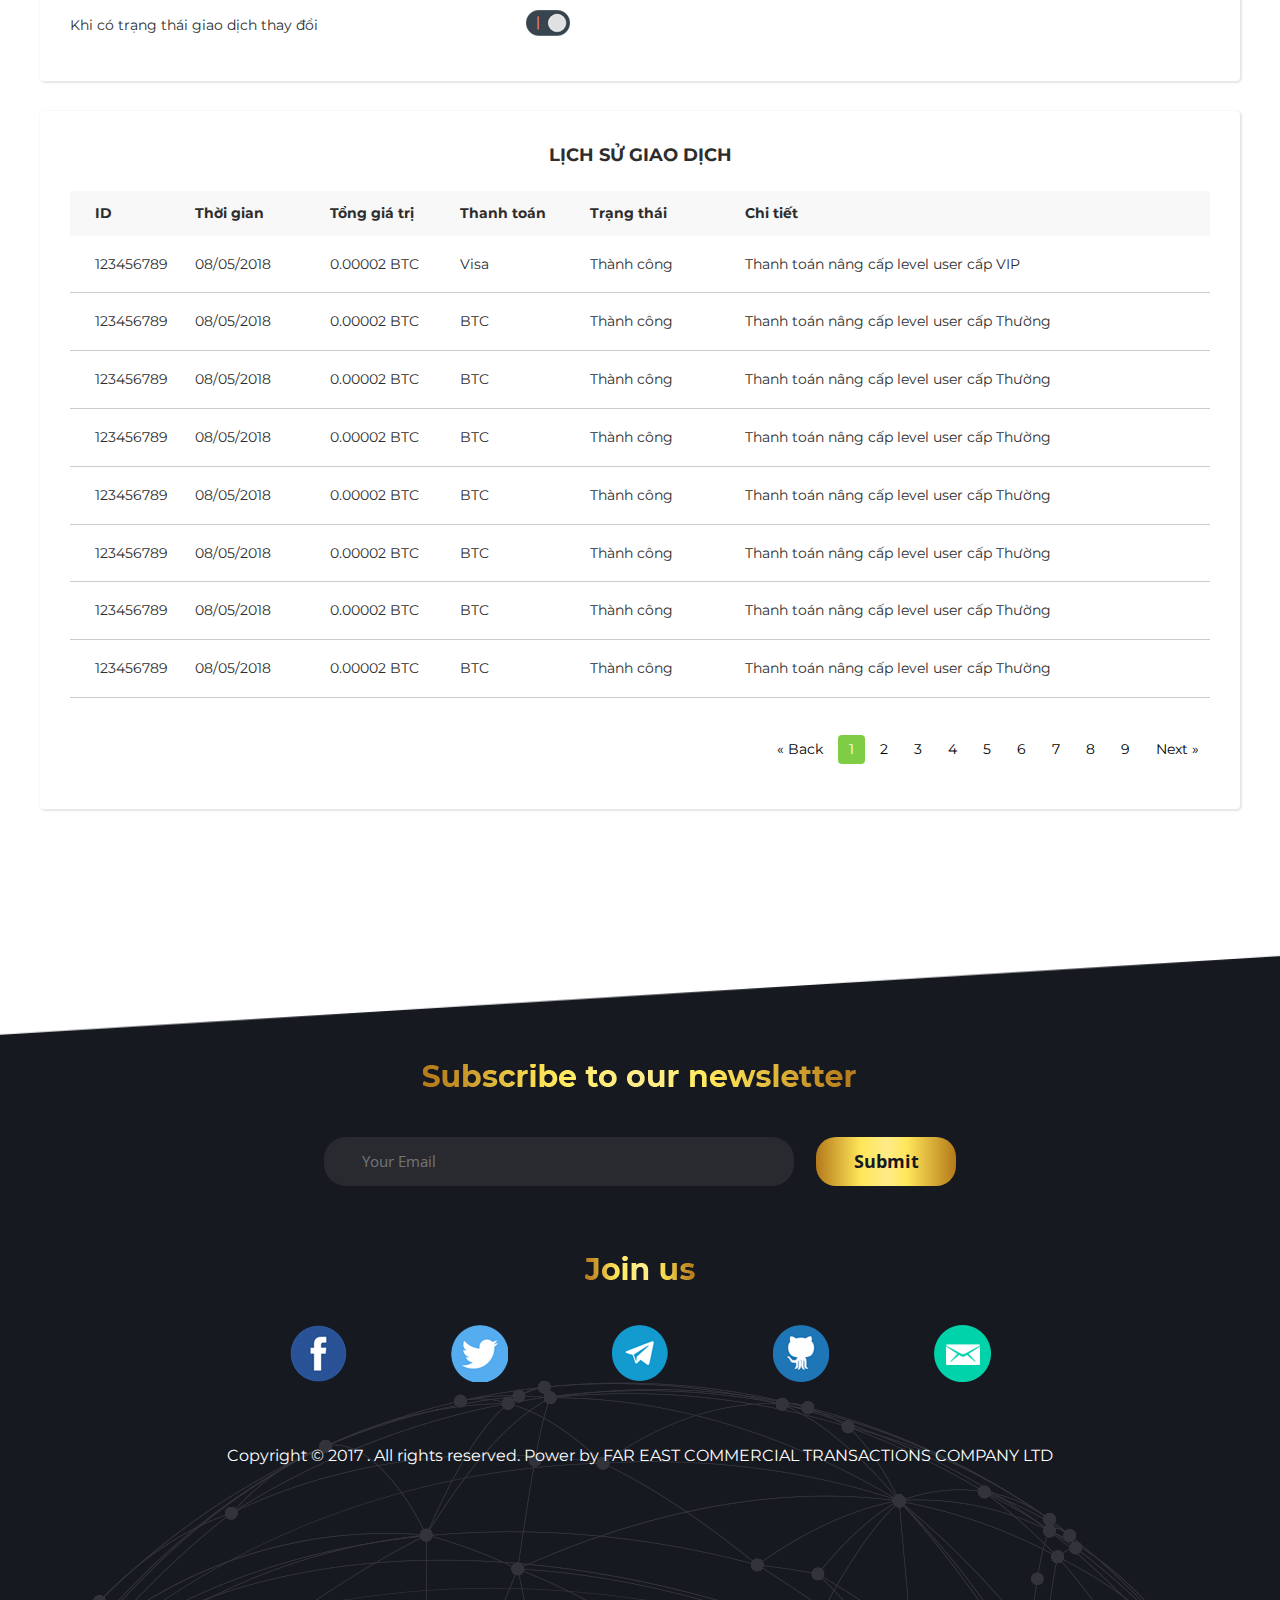
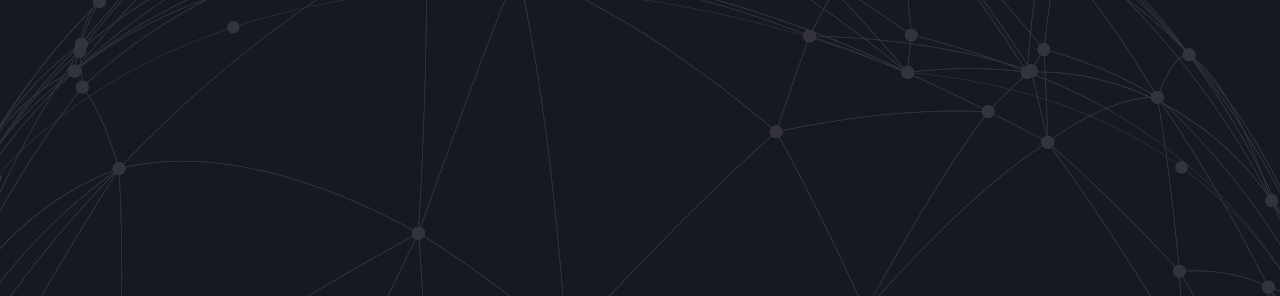
==== commit 101c820f: "fixed btn-tradecoin" ====
--- a/capnhathoso.html
+++ b/capnhathoso.html
@@ -467,7 +467,7 @@
                     <div class="subscribeForm">
                         <form action="" method="">
                             <input type="text" value="" placeholder="Your Email"/>
-                            <input type="submit" value="Submit" class="btn"/>
+                            <input type="submit" value="Submit" class="btn-tradecoin"/>
                         </form>
                     </div>
                 </div>
--- a/css/all.css
+++ b/css/all.css
@@ -1,13459 +1,13 @@
-@charset "UTF-8";
-/*COLOR*/
-/*Radio box*/
-.form-check label {
-  position: relative;
-  cursor: pointer;
-  color: #666;
-  font-size: 14px; }
-.form-check input[type="checkbox"], .form-check input[type="radio"] {
-  position: absolute;
-  right: 9000px; }
-.form-check input[type="radio"] + .label-text:after, .form-check input[type="checkbox"] + .label-text:after {
-  content: "";
-  background: url(../images/hoso/uncheck.png) no-repeat;
-  speak: none;
-  font-style: normal;
-  font-weight: normal;
-  font-variant: normal;
-  text-transform: none;
-  line-height: 1;
-  -webkit-font-smoothing: antialiased;
-  width: 32px;
-  height: 32px;
-  margin: 8px auto 0;
-  display: table; }
-.form-check input[type="radio"]:checked + .label-text:after, .form-check input[type="checkbox"]:checked + .label-text:after {
-  content: "";
-  background: url(../images/hoso/checked.png) no-repeat;
-  animation: effect 250ms ease-in; }
-.form-check input[type="radio"]:disabled + .label-text, .form-check input[type="checkbox"]:disabled + .label-text {
-  color: #aaa; }
-.form-check input[type="radio"]:disabled + .label-text:after, .form-check input[type="checkbox"]:disabled + .label-text:after {
-  content: "";
-  color: #ccc; }
-.form-check .toggle input[type="checkbox"] + .label-text:after {
-  background: url(../images/hoso/toogleDefault.png) no-repeat;
-  width: 44px;
-  height: 26px; }
-.form-check .toggle input[type="checkbox"]:checked + .label-text:after {
-  content: "";
-  background: url(../images/hoso/toogleSelected.png) no-repeat;
-  color: #16a085;
-  animation: effect 250ms ease-in; }
-.form-check .toggle input[type="checkbox"]:disabled + .label-text {
-  color: #aaa; }
-.form-check .toggle input[type="checkbox"]:disabled + .label-text:after {
-  content: "";
-  color: #ccc; }
-
-/*UPLOAD BUTTON*/
-.fileUpload {
-  position: relative;
-  overflow: hidden;
-  padding: 9px 24px;
-  background: #139bd0;
-  display: inline-block;
-  border-radius: 4px;
-  margin-top: 15px;
-  float: left; }
-  .fileUpload span {
-    color: #fff;
-    font-size: 14px;
-    background: url(../images/hoso/fileupload.png) no-repeat left center;
-    padding-left: 22px; }
-  .fileUpload.error {
-    border-color: #ff0000; }
-
-.fileUpload input.upload {
-  position: absolute;
-  top: 0;
-  right: 0;
-  margin: 0;
-  padding: 0;
-  font-size: 20px;
-  cursor: pointer;
-  opacity: 0;
-  filter: alpha(opacity=0); }
-
-h1, h2, h3, h4, h5, h6, p, blockquote, pre, a, abbr, acronym, address, big, cite, code, del, dfn, em, img, ins, kbd, q, s, samp, small, strike, strong, sub, sup, tt, var, b, u, i, center, dl, dt, dd, ol, ul, li, fieldset, form, label, legend, table, caption, tbody, tfoot, thead, tr, th, td, article, aside, canvas, details, embed, figure, figcaption, footer, header, hgroup, menu, nav, output, ruby, section, summary, time, mark, audio, video {
-  margin: 0;
-  padding: 0;
-  border: 0;
-  font-size: 100%;
-  font: inherit;
-  vertical-align: baseline; }
-
-/* HTML5 display-role reset for older browsers */
-article, aside, details, figcaption, figure, footer, header, hgroup, menu, nav, section {
-  display: block; }
-
-body {
-  margin: 0;
-  padding: 0; }
-
-ol, ul {
-  list-style: none; }
-
-blockquote, q {
-  quotes: none; }
-
-blockquote:before, blockquote:after, q:before, q:after {
-  content: '';
-  content: none; }
-
-table {
-  border-collapse: collapse;
-  border-spacing: 0; }
-
-.clear {
-  clear: both; }
-
-a {
-  outline: none; }
-
-form, input, textarea {
-  margin: 0;
-  padding: 0;
-  border: 0;
-  font-family: 'NiveaOTFBook', Arial, Helvetica, sans-serif;
-  color: #575859; }
-
-/* Custom text-selection colors (remove any text shadows: twitter.com/miketaylr/status/12228805301) */
-/*paramater*/
-/*!
+﻿.form-check label{position:relative;cursor:pointer;color:#666;font-size:14px}.form-check input[type="checkbox"],.form-check input[type="radio"]{position:absolute;right:9000px}.form-check input[type="radio"]+.label-text:after,.form-check input[type="checkbox"]+.label-text:after{content:"";background:url(../images/hoso/uncheck.png) no-repeat;speak:none;font-style:normal;font-weight:normal;font-variant:normal;text-transform:none;line-height:1;-webkit-font-smoothing:antialiased;width:32px;height:32px;margin:8px auto 0;display:table}.form-check input[type="radio"]:checked+.label-text:after,.form-check input[type="checkbox"]:checked+.label-text:after{content:"";background:url(../images/hoso/checked.png) no-repeat;animation:effect 250ms ease-in}.form-check input[type="radio"]:disabled+.label-text,.form-check input[type="checkbox"]:disabled+.label-text{color:#aaa}.form-check input[type="radio"]:disabled+.label-text:after,.form-check input[type="checkbox"]:disabled+.label-text:after{content:"";color:#ccc}.form-check .toggle input[type="checkbox"]+.label-text:after{background:url(../images/hoso/toogleDefault.png) no-repeat;width:44px;height:26px}.form-check .toggle input[type="checkbox"]:checked+.label-text:after{content:"";background:url(../images/hoso/toogleSelected.png) no-repeat;color:#16a085;animation:effect 250ms ease-in}.form-check .toggle input[type="checkbox"]:disabled+.label-text{color:#aaa}.form-check .toggle input[type="checkbox"]:disabled+.label-text:after{content:"";color:#ccc}.fileUpload{position:relative;overflow:hidden;padding:9px 24px;background:#139bd0;display:inline-block;border-radius:4px;margin-top:15px;float:left}.fileUpload span{color:#fff;font-size:14px;background:url(../images/hoso/fileupload.png) no-repeat left center;padding-left:22px}.fileUpload.error{border-color:#ff0000}.fileUpload input.upload{position:absolute;top:0;right:0;margin:0;padding:0;font-size:20px;cursor:pointer;opacity:0;filter:alpha(opacity=0)}h1,h2,h3,h4,h5,h6,p,blockquote,pre,a,abbr,acronym,address,big,cite,code,del,dfn,em,img,ins,kbd,q,s,samp,small,strike,strong,sub,sup,tt,var,b,u,i,center,dl,dt,dd,ol,ul,li,fieldset,form,label,legend,table,caption,tbody,tfoot,thead,tr,th,td,article,aside,canvas,details,embed,figure,figcaption,footer,header,hgroup,menu,nav,output,ruby,section,summary,time,mark,audio,video{margin:0;padding:0;border:0;font-size:100%;font:inherit;vertical-align:baseline}article,aside,details,figcaption,figure,footer,header,hgroup,menu,nav,section{display:block}body{margin:0;padding:0}ol,ul{list-style:none}blockquote,q{quotes:none}blockquote:before,blockquote:after,q:before,q:after{content:'';content:none}table{border-collapse:collapse;border-spacing:0}.clear{clear:both}a{outline:none}form,input,textarea{margin:0;padding:0;border:0;font-family:'NiveaOTFBook', Arial, Helvetica, sans-serif;color:#575859}/*!
  *  Font Awesome 4.5.0 by @davegandy - http://fontawesome.io - @fontawesome
  *  License - http://fontawesome.io/license (Font: SIL OFL 1.1, CSS: MIT License)
- */
-@font-face {
-  font-family: 'FontAwesome';
-  src: url("../fonts/fontawesome-webfont.eot?v=4.5.0");
-  src: url("../fonts/fontawesome-webfont.eot?#iefix&v=4.5.0") format("embedded-opentype"), url("../fonts/fontawesome-webfont.woff2?v=4.5.0") format("woff2"), url("../fonts/fontawesome-webfont.woff?v=4.5.0") format("woff"), url("../fonts/fontawesome-webfont.ttf?v=4.5.0") format("truetype"), url("../fonts/fontawesome-webfont.svg?v=4.5.0#fontawesomeregular") format("svg");
-  font-weight: normal;
-  font-style: normal; }
-.fa {
-  display: inline-block;
-  font: normal normal normal 14px/1 FontAwesome;
-  font-size: inherit;
-  text-rendering: auto;
-  -webkit-font-smoothing: antialiased;
-  -moz-osx-font-smoothing: grayscale; }
-
-.fa-lg {
-  font-size: 1.33333333em;
-  line-height: .75em;
-  vertical-align: -15%; }
-
-.fa-2x {
-  font-size: 2em; }
-
-.fa-3x {
-  font-size: 3em; }
-
-.fa-4x {
-  font-size: 4em; }
-
-.fa-5x {
-  font-size: 5em; }
-
-.fa-fw {
-  width: 1.28571429em;
-  text-align: center; }
-
-.fa-ul {
-  padding-left: 0;
-  margin-left: 2.14285714em;
-  list-style-type: none; }
-
-.fa-ul > li {
-  position: relative; }
-
-.fa-li {
-  position: absolute;
-  left: -2.14285714em;
-  width: 2.14285714em;
-  top: .14285714em;
-  text-align: center; }
-
-.fa-li.fa-lg {
-  left: -1.85714286em; }
-
-.fa-border {
-  padding: .2em .25em .15em;
-  border: solid .08em #eee;
-  border-radius: .1em; }
-
-.fa-pull-left {
-  float: left; }
-
-.fa-pull-right {
-  float: right; }
-
-.fa.fa-pull-left {
-  margin-right: .3em; }
-
-.fa.fa-pull-right {
-  margin-left: .3em; }
-
-.pull-right {
-  float: right; }
-
-.pull-left {
-  float: left; }
-
-.fa.pull-left {
-  margin-right: .3em; }
-
-.fa.pull-right {
-  margin-left: .3em; }
-
-.fa-spin {
-  -webkit-animation: fa-spin 2s infinite linear;
-  animation: fa-spin 2s infinite linear; }
-
-.fa-pulse {
-  -webkit-animation: fa-spin 1s infinite steps(8);
-  animation: fa-spin 1s infinite steps(8); }
-
-@-webkit-keyframes fa-spin {
-  0% {
-    -webkit-transform: rotate(0deg);
-    transform: rotate(0deg); }
-  100% {
-    -webkit-transform: rotate(359deg);
-    transform: rotate(359deg); } }
-@keyframes fa-spin {
-  0% {
-    -webkit-transform: rotate(0deg);
-    transform: rotate(0deg); }
-  100% {
-    -webkit-transform: rotate(359deg);
-    transform: rotate(359deg); } }
-.fa-rotate-90 {
-  filter: progid:DXImageTransform.Microsoft.BasicImage(rotation=1);
-  -webkit-transform: rotate(90deg);
-  -ms-transform: rotate(90deg);
-  transform: rotate(90deg); }
-
-.fa-rotate-180 {
-  filter: progid:DXImageTransform.Microsoft.BasicImage(rotation=2);
-  -webkit-transform: rotate(180deg);
-  -ms-transform: rotate(180deg);
-  transform: rotate(180deg); }
-
-.fa-rotate-270 {
-  filter: progid:DXImageTransform.Microsoft.BasicImage(rotation=3);
-  -webkit-transform: rotate(270deg);
-  -ms-transform: rotate(270deg);
-  transform: rotate(270deg); }
-
-.fa-flip-horizontal {
-  filter: progid:DXImageTransform.Microsoft.BasicImage(rotation=0, mirror=1);
-  -webkit-transform: scale(-1, 1);
-  -ms-transform: scale(-1, 1);
-  transform: scale(-1, 1); }
-
-.fa-flip-vertical {
-  filter: progid:DXImageTransform.Microsoft.BasicImage(rotation=2, mirror=1);
-  -webkit-transform: scale(1, -1);
-  -ms-transform: scale(1, -1);
-  transform: scale(1, -1); }
-
-:root .fa-rotate-90, :root .fa-rotate-180, :root .fa-rotate-270, :root .fa-flip-horizontal, :root .fa-flip-vertical {
-  filter: none; }
-
-.fa-stack {
-  position: relative;
-  display: inline-block;
-  width: 2em;
-  height: 2em;
-  line-height: 2em;
-  vertical-align: middle; }
-
-.fa-stack-1x, .fa-stack-2x {
-  position: absolute;
-  left: 0;
-  width: 100%;
-  text-align: center; }
-
-.fa-stack-1x {
-  line-height: inherit; }
-
-.fa-stack-2x {
-  font-size: 2em; }
-
-.fa-inverse {
-  color: #fff; }
-
-.fa-glass:before {
-  content: "\f000"; }
-
-.fa-music:before {
-  content: "\f001"; }
-
-.fa-search:before {
-  content: "\f002"; }
-
-.fa-envelope-o:before {
-  content: "\f003"; }
-
-.fa-heart:before {
-  content: "\f004"; }
-
-.fa-star:before {
-  content: "\f005"; }
-
-.fa-star-o:before {
-  content: "\f006"; }
-
-.fa-user:before {
-  content: "\f007"; }
-
-.fa-film:before {
-  content: "\f008"; }
-
-.fa-th-large:before {
-  content: "\f009"; }
-
-.fa-th:before {
-  content: "\f00a"; }
-
-.fa-th-list:before {
-  content: "\f00b"; }
-
-.fa-check:before {
-  content: "\f00c"; }
-
-.fa-remove:before, .fa-close:before, .fa-times:before {
-  content: "\f00d"; }
-
-.fa-search-plus:before {
-  content: "\f00e"; }
-
-.fa-search-minus:before {
-  content: "\f010"; }
-
-.fa-power-off:before {
-  content: "\f011"; }
-
-.fa-signal:before {
-  content: "\f012"; }
-
-.fa-gear:before, .fa-cog:before {
-  content: "\f013"; }
-
-.fa-trash-o:before {
-  content: "\f014"; }
-
-.fa-home:before {
-  content: "\f015"; }
-
-.fa-file-o:before {
-  content: "\f016"; }
-
-.fa-clock-o:before {
-  content: "\f017"; }
-
-.fa-road:before {
-  content: "\f018"; }
-
-.fa-download:before {
-  content: "\f019"; }
-
-.fa-arrow-circle-o-down:before {
-  content: "\f01a"; }
-
-.fa-arrow-circle-o-up:before {
-  content: "\f01b"; }
-
-.fa-inbox:before {
-  content: "\f01c"; }
-
-.fa-play-circle-o:before {
-  content: "\f01d"; }
-
-.fa-rotate-right:before, .fa-repeat:before {
-  content: "\f01e"; }
-
-.fa-refresh:before {
-  content: "\f021"; }
-
-.fa-list-alt:before {
-  content: "\f022"; }
-
-.fa-lock:before {
-  content: "\f023"; }
-
-.fa-flag:before {
-  content: "\f024"; }
-
-.fa-headphones:before {
-  content: "\f025"; }
-
-.fa-volume-off:before {
-  content: "\f026"; }
-
-.fa-volume-down:before {
-  content: "\f027"; }
-
-.fa-volume-up:before {
-  content: "\f028"; }
-
-.fa-qrcode:before {
-  content: "\f029"; }
-
-.fa-barcode:before {
-  content: "\f02a"; }
-
-.fa-tag:before {
-  content: "\f02b"; }
-
-.fa-tags:before {
-  content: "\f02c"; }
-
-.fa-book:before {
-  content: "\f02d"; }
-
-.fa-bookmark:before {
-  content: "\f02e"; }
-
-.fa-print:before {
-  content: "\f02f"; }
-
-.fa-camera:before {
-  content: "\f030"; }
-
-.fa-font:before {
-  content: "\f031"; }
-
-.fa-bold:before {
-  content: "\f032"; }
-
-.fa-italic:before {
-  content: "\f033"; }
-
-.fa-text-height:before {
-  content: "\f034"; }
-
-.fa-text-width:before {
-  content: "\f035"; }
-
-.fa-align-left:before {
-  content: "\f036"; }
-
-.fa-align-center:before {
-  content: "\f037"; }
-
-.fa-align-right:before {
-  content: "\f038"; }
-
-.fa-align-justify:before {
-  content: "\f039"; }
-
-.fa-list:before {
-  content: "\f03a"; }
-
-.fa-dedent:before, .fa-outdent:before {
-  content: "\f03b"; }
-
-.fa-indent:before {
-  content: "\f03c"; }
-
-.fa-video-camera:before {
-  content: "\f03d"; }
-
-.fa-photo:before, .fa-image:before, .fa-picture-o:before {
-  content: "\f03e"; }
-
-.fa-pencil:before {
-  content: "\f040"; }
-
-.fa-map-marker:before {
-  content: "\f041"; }
-
-.fa-adjust:before {
-  content: "\f042"; }
-
-.fa-tint:before {
-  content: "\f043"; }
-
-.fa-edit:before, .fa-pencil-square-o:before {
-  content: "\f044"; }
-
-.fa-share-square-o:before {
-  content: "\f045"; }
-
-.fa-check-square-o:before {
-  content: "\f046"; }
-
-.fa-arrows:before {
-  content: "\f047"; }
-
-.fa-step-backward:before {
-  content: "\f048"; }
-
-.fa-fast-backward:before {
-  content: "\f049"; }
-
-.fa-backward:before {
-  content: "\f04a"; }
-
-.fa-play:before {
-  content: "\f04b"; }
-
-.fa-pause:before {
-  content: "\f04c"; }
-
-.fa-stop:before {
-  content: "\f04d"; }
-
-.fa-forward:before {
-  content: "\f04e"; }
-
-.fa-fast-forward:before {
-  content: "\f050"; }
-
-.fa-step-forward:before {
-  content: "\f051"; }
-
-.fa-eject:before {
-  content: "\f052"; }
-
-.fa-chevron-left:before {
-  content: "\f053"; }
-
-.fa-chevron-right:before {
-  content: "\f054"; }
-
-.fa-plus-circle:before {
-  content: "\f055"; }
-
-.fa-minus-circle:before {
-  content: "\f056"; }
-
-.fa-times-circle:before {
-  content: "\f057"; }
-
-.fa-check-circle:before {
-  content: "\f058"; }
-
-.fa-question-circle:before {
-  content: "\f059"; }
-
-.fa-info-circle:before {
-  content: "\f05a"; }
-
-.fa-crosshairs:before {
-  content: "\f05b"; }
-
-.fa-times-circle-o:before {
-  content: "\f05c"; }
-
-.fa-check-circle-o:before {
-  content: "\f05d"; }
-
-.fa-ban:before {
-  content: "\f05e"; }
-
-.fa-arrow-left:before {
-  content: "\f060"; }
-
-.fa-arrow-right:before {
-  content: "\f061"; }
-
-.fa-arrow-up:before {
-  content: "\f062"; }
-
-.fa-arrow-down:before {
-  content: "\f063"; }
-
-.fa-mail-forward:before, .fa-share:before {
-  content: "\f064"; }
-
-.fa-expand:before {
-  content: "\f065"; }
-
-.fa-compress:before {
-  content: "\f066"; }
-
-.fa-plus:before {
-  content: "\f067"; }
-
-.fa-minus:before {
-  content: "\f068"; }
-
-.fa-asterisk:before {
-  content: "\f069"; }
-
-.fa-exclamation-circle:before {
-  content: "\f06a"; }
-
-.fa-gift:before {
-  content: "\f06b"; }
-
-.fa-leaf:before {
-  content: "\f06c"; }
-
-.fa-fire:before {
-  content: "\f06d"; }
-
-.fa-eye:before {
-  content: "\f06e"; }
-
-.fa-eye-slash:before {
-  content: "\f070"; }
-
-.fa-warning:before, .fa-exclamation-triangle:before {
-  content: "\f071"; }
-
-.fa-plane:before {
-  content: "\f072"; }
-
-.fa-calendar:before {
-  content: "\f073"; }
-
-.fa-random:before {
-  content: "\f074"; }
-
-.fa-comment:before {
-  content: "\f075"; }
-
-.fa-magnet:before {
-  content: "\f076"; }
-
-.fa-chevron-up:before {
-  content: "\f077"; }
-
-.fa-chevron-down:before {
-  content: "\f078"; }
-
-.fa-retweet:before {
-  content: "\f079"; }
-
-.fa-shopping-cart:before {
-  content: "\f07a"; }
-
-.fa-folder:before {
-  content: "\f07b"; }
-
-.fa-folder-open:before {
-  content: "\f07c"; }
-
-.fa-arrows-v:before {
-  content: "\f07d"; }
-
-.fa-arrows-h:before {
-  content: "\f07e"; }
-
-.fa-bar-chart-o:before, .fa-bar-chart:before {
-  content: "\f080"; }
-
-.fa-twitter-square:before {
-  content: "\f081"; }
-
-.fa-facebook-square:before {
-  content: "\f082"; }
-
-.fa-camera-retro:before {
-  content: "\f083"; }
-
-.fa-key:before {
-  content: "\f084"; }
-
-.fa-gears:before, .fa-cogs:before {
-  content: "\f085"; }
-
-.fa-comments:before {
-  content: "\f086"; }
-
-.fa-thumbs-o-up:before {
-  content: "\f087"; }
-
-.fa-thumbs-o-down:before {
-  content: "\f088"; }
-
-.fa-star-half:before {
-  content: "\f089"; }
-
-.fa-heart-o:before {
-  content: "\f08a"; }
-
-.fa-sign-out:before {
-  content: "\f08b"; }
-
-.fa-linkedin-square:before {
-  content: "\f08c"; }
-
-.fa-thumb-tack:before {
-  content: "\f08d"; }
-
-.fa-external-link:before {
-  content: "\f08e"; }
-
-.fa-sign-in:before {
-  content: "\f090"; }
-
-.fa-trophy:before {
-  content: "\f091"; }
-
-.fa-github-square:before {
-  content: "\f092"; }
-
-.fa-upload:before {
-  content: "\f093"; }
-
-.fa-lemon-o:before {
-  content: "\f094"; }
-
-.fa-phone:before {
-  content: "\f095"; }
-
-.fa-square-o:before {
-  content: "\f096"; }
-
-.fa-bookmark-o:before {
-  content: "\f097"; }
-
-.fa-phone-square:before {
-  content: "\f098"; }
-
-.fa-twitter:before {
-  content: "\f099"; }
-
-.fa-facebook-f:before, .fa-facebook:before {
-  content: "\f09a"; }
-
-.fa-github:before {
-  content: "\f09b"; }
-
-.fa-unlock:before {
-  content: "\f09c"; }
-
-.fa-credit-card:before {
-  content: "\f09d"; }
-
-.fa-feed:before, .fa-rss:before {
-  content: "\f09e"; }
-
-.fa-hdd-o:before {
-  content: "\f0a0"; }
-
-.fa-bullhorn:before {
-  content: "\f0a1"; }
-
-.fa-bell:before {
-  content: "\f0f3"; }
-
-.fa-certificate:before {
-  content: "\f0a3"; }
-
-.fa-hand-o-right:before {
-  content: "\f0a4"; }
-
-.fa-hand-o-left:before {
-  content: "\f0a5"; }
-
-.fa-hand-o-up:before {
-  content: "\f0a6"; }
-
-.fa-hand-o-down:before {
-  content: "\f0a7"; }
-
-.fa-arrow-circle-left:before {
-  content: "\f0a8"; }
-
-.fa-arrow-circle-right:before {
-  content: "\f0a9"; }
-
-.fa-arrow-circle-up:before {
-  content: "\f0aa"; }
-
-.fa-arrow-circle-down:before {
-  content: "\f0ab"; }
-
-.fa-globe:before {
-  content: "\f0ac"; }
-
-.fa-wrench:before {
-  content: "\f0ad"; }
-
-.fa-tasks:before {
-  content: "\f0ae"; }
-
-.fa-filter:before {
-  content: "\f0b0"; }
-
-.fa-briefcase:before {
-  content: "\f0b1"; }
-
-.fa-arrows-alt:before {
-  content: "\f0b2"; }
-
-.fa-group:before, .fa-users:before {
-  content: "\f0c0"; }
-
-.fa-chain:before, .fa-link:before {
-  content: "\f0c1"; }
-
-.fa-cloud:before {
-  content: "\f0c2"; }
-
-.fa-flask:before {
-  content: "\f0c3"; }
-
-.fa-cut:before, .fa-scissors:before {
-  content: "\f0c4"; }
-
-.fa-copy:before, .fa-files-o:before {
-  content: "\f0c5"; }
-
-.fa-paperclip:before {
-  content: "\f0c6"; }
-
-.fa-save:before, .fa-floppy-o:before {
-  content: "\f0c7"; }
-
-.fa-square:before {
-  content: "\f0c8"; }
-
-.fa-navicon:before, .fa-reorder:before, .fa-bars:before {
-  content: "\f0c9"; }
-
-.fa-list-ul:before {
-  content: "\f0ca"; }
-
-.fa-list-ol:before {
-  content: "\f0cb"; }
-
-.fa-strikethrough:before {
-  content: "\f0cc"; }
-
-.fa-underline:before {
-  content: "\f0cd"; }
-
-.fa-table:before {
-  content: "\f0ce"; }
-
-.fa-magic:before {
-  content: "\f0d0"; }
-
-.fa-truck:before {
-  content: "\f0d1"; }
-
-.fa-pinterest:before {
-  content: "\f0d2"; }
-
-.fa-pinterest-square:before {
-  content: "\f0d3"; }
-
-.fa-google-plus-square:before {
-  content: "\f0d4"; }
-
-.fa-google-plus:before {
-  content: "\f0d5"; }
-
-.fa-money:before {
-  content: "\f0d6"; }
-
-.fa-caret-down:before {
-  content: "\f0d7"; }
-
-.fa-caret-up:before {
-  content: "\f0d8"; }
-
-.fa-caret-left:before {
-  content: "\f0d9"; }
-
-.fa-caret-right:before {
-  content: "\f0da"; }
-
-.fa-columns:before {
-  content: "\f0db"; }
-
-.fa-unsorted:before, .fa-sort:before {
-  content: "\f0dc"; }
-
-.fa-sort-down:before, .fa-sort-desc:before {
-  content: "\f0dd"; }
-
-.fa-sort-up:before, .fa-sort-asc:before {
-  content: "\f0de"; }
-
-.fa-envelope:before {
-  content: "\f0e0"; }
-
-.fa-linkedin:before {
-  content: "\f0e1"; }
-
-.fa-rotate-left:before, .fa-undo:before {
-  content: "\f0e2"; }
-
-.fa-legal:before, .fa-gavel:before {
-  content: "\f0e3"; }
-
-.fa-dashboard:before, .fa-tachometer:before {
-  content: "\f0e4"; }
-
-.fa-comment-o:before {
-  content: "\f0e5"; }
-
-.fa-comments-o:before {
-  content: "\f0e6"; }
-
-.fa-flash:before, .fa-bolt:before {
-  content: "\f0e7"; }
-
-.fa-sitemap:before {
-  content: "\f0e8"; }
-
-.fa-umbrella:before {
-  content: "\f0e9"; }
-
-.fa-paste:before, .fa-clipboard:before {
-  content: "\f0ea"; }
-
-.fa-lightbulb-o:before {
-  content: "\f0eb"; }
-
-.fa-exchange:before {
-  content: "\f0ec"; }
-
-.fa-cloud-download:before {
-  content: "\f0ed"; }
-
-.fa-cloud-upload:before {
-  content: "\f0ee"; }
-
-.fa-user-md:before {
-  content: "\f0f0"; }
-
-.fa-stethoscope:before {
-  content: "\f0f1"; }
-
-.fa-suitcase:before {
-  content: "\f0f2"; }
-
-.fa-bell-o:before {
-  content: "\f0a2"; }
-
-.fa-coffee:before {
-  content: "\f0f4"; }
-
-.fa-cutlery:before {
-  content: "\f0f5"; }
-
-.fa-file-text-o:before {
-  content: "\f0f6"; }
-
-.fa-building-o:before {
-  content: "\f0f7"; }
-
-.fa-hospital-o:before {
-  content: "\f0f8"; }
-
-.fa-ambulance:before {
-  content: "\f0f9"; }
-
-.fa-medkit:before {
-  content: "\f0fa"; }
-
-.fa-fighter-jet:before {
-  content: "\f0fb"; }
-
-.fa-beer:before {
-  content: "\f0fc"; }
-
-.fa-h-square:before {
-  content: "\f0fd"; }
-
-.fa-plus-square:before {
-  content: "\f0fe"; }
-
-.fa-angle-double-left:before {
-  content: "\f100"; }
-
-.fa-angle-double-right:before {
-  content: "\f101"; }
-
-.fa-angle-double-up:before {
-  content: "\f102"; }
-
-.fa-angle-double-down:before {
-  content: "\f103"; }
-
-.fa-angle-left:before {
-  content: "\f104"; }
-
-.fa-angle-right:before {
-  content: "\f105"; }
-
-.fa-angle-up:before {
-  content: "\f106"; }
-
-.fa-angle-down:before {
-  content: "\f107"; }
-
-.fa-desktop:before {
-  content: "\f108"; }
-
-.fa-laptop:before {
-  content: "\f109"; }
-
-.fa-tablet:before {
-  content: "\f10a"; }
-
-.fa-mobile-phone:before, .fa-mobile:before {
-  content: "\f10b"; }
-
-.fa-circle-o:before {
-  content: "\f10c"; }
-
-.fa-quote-left:before {
-  content: "\f10d"; }
-
-.fa-quote-right:before {
-  content: "\f10e"; }
-
-.fa-spinner:before {
-  content: "\f110"; }
-
-.fa-circle:before {
-  content: "\f111"; }
-
-.fa-mail-reply:before, .fa-reply:before {
-  content: "\f112"; }
-
-.fa-github-alt:before {
-  content: "\f113"; }
-
-.fa-folder-o:before {
-  content: "\f114"; }
-
-.fa-folder-open-o:before {
-  content: "\f115"; }
-
-.fa-smile-o:before {
-  content: "\f118"; }
-
-.fa-frown-o:before {
-  content: "\f119"; }
-
-.fa-meh-o:before {
-  content: "\f11a"; }
-
-.fa-gamepad:before {
-  content: "\f11b"; }
-
-.fa-keyboard-o:before {
-  content: "\f11c"; }
-
-.fa-flag-o:before {
-  content: "\f11d"; }
-
-.fa-flag-checkered:before {
-  content: "\f11e"; }
-
-.fa-terminal:before {
-  content: "\f120"; }
-
-.fa-code:before {
-  content: "\f121"; }
-
-.fa-mail-reply-all:before, .fa-reply-all:before {
-  content: "\f122"; }
-
-.fa-star-half-empty:before, .fa-star-half-full:before, .fa-star-half-o:before {
-  content: "\f123"; }
-
-.fa-location-arrow:before {
-  content: "\f124"; }
-
-.fa-crop:before {
-  content: "\f125"; }
-
-.fa-code-fork:before {
-  content: "\f126"; }
-
-.fa-unlink:before, .fa-chain-broken:before {
-  content: "\f127"; }
-
-.fa-question:before {
-  content: "\f128"; }
-
-.fa-info:before {
-  content: "\f129"; }
-
-.fa-exclamation:before {
-  content: "\f12a"; }
-
-.fa-superscript:before {
-  content: "\f12b"; }
-
-.fa-subscript:before {
-  content: "\f12c"; }
-
-.fa-eraser:before {
-  content: "\f12d"; }
-
-.fa-puzzle-piece:before {
-  content: "\f12e"; }
-
-.fa-microphone:before {
-  content: "\f130"; }
-
-.fa-microphone-slash:before {
-  content: "\f131"; }
-
-.fa-shield:before {
-  content: "\f132"; }
-
-.fa-calendar-o:before {
-  content: "\f133"; }
-
-.fa-fire-extinguisher:before {
-  content: "\f134"; }
-
-.fa-rocket:before {
-  content: "\f135"; }
-
-.fa-maxcdn:before {
-  content: "\f136"; }
-
-.fa-chevron-circle-left:before {
-  content: "\f137"; }
-
-.fa-chevron-circle-right:before {
-  content: "\f138"; }
-
-.fa-chevron-circle-up:before {
-  content: "\f139"; }
-
-.fa-chevron-circle-down:before {
-  content: "\f13a"; }
-
-.fa-html5:before {
-  content: "\f13b"; }
-
-.fa-css3:before {
-  content: "\f13c"; }
-
-.fa-anchor:before {
-  content: "\f13d"; }
-
-.fa-unlock-alt:before {
-  content: "\f13e"; }
-
-.fa-bullseye:before {
-  content: "\f140"; }
-
-.fa-ellipsis-h:before {
-  content: "\f141"; }
-
-.fa-ellipsis-v:before {
-  content: "\f142"; }
-
-.fa-rss-square:before {
-  content: "\f143"; }
-
-.fa-play-circle:before {
-  content: "\f144"; }
-
-.fa-ticket:before {
-  content: "\f145"; }
-
-.fa-minus-square:before {
-  content: "\f146"; }
-
-.fa-minus-square-o:before {
-  content: "\f147"; }
-
-.fa-level-up:before {
-  content: "\f148"; }
-
-.fa-level-down:before {
-  content: "\f149"; }
-
-.fa-check-square:before {
-  content: "\f14a"; }
-
-.fa-pencil-square:before {
-  content: "\f14b"; }
-
-.fa-external-link-square:before {
-  content: "\f14c"; }
-
-.fa-share-square:before {
-  content: "\f14d"; }
-
-.fa-compass:before {
-  content: "\f14e"; }
-
-.fa-toggle-down:before, .fa-caret-square-o-down:before {
-  content: "\f150"; }
-
-.fa-toggle-up:before, .fa-caret-square-o-up:before {
-  content: "\f151"; }
-
-.fa-toggle-right:before, .fa-caret-square-o-right:before {
-  content: "\f152"; }
-
-.fa-euro:before, .fa-eur:before {
-  content: "\f153"; }
-
-.fa-gbp:before {
-  content: "\f154"; }
-
-.fa-dollar:before, .fa-usd:before {
-  content: "\f155"; }
-
-.fa-rupee:before, .fa-inr:before {
-  content: "\f156"; }
-
-.fa-cny:before, .fa-rmb:before, .fa-yen:before, .fa-jpy:before {
-  content: "\f157"; }
-
-.fa-ruble:before, .fa-rouble:before, .fa-rub:before {
-  content: "\f158"; }
-
-.fa-won:before, .fa-krw:before {
-  content: "\f159"; }
-
-.fa-bitcoin:before, .fa-btc:before {
-  content: "\f15a"; }
-
-.fa-file:before {
-  content: "\f15b"; }
-
-.fa-file-text:before {
-  content: "\f15c"; }
-
-.fa-sort-alpha-asc:before {
-  content: "\f15d"; }
-
-.fa-sort-alpha-desc:before {
-  content: "\f15e"; }
-
-.fa-sort-amount-asc:before {
-  content: "\f160"; }
-
-.fa-sort-amount-desc:before {
-  content: "\f161"; }
-
-.fa-sort-numeric-asc:before {
-  content: "\f162"; }
-
-.fa-sort-numeric-desc:before {
-  content: "\f163"; }
-
-.fa-thumbs-up:before {
-  content: "\f164"; }
-
-.fa-thumbs-down:before {
-  content: "\f165"; }
-
-.fa-youtube-square:before {
-  content: "\f166"; }
-
-.fa-youtube:before {
-  content: "\f167"; }
-
-.fa-xing:before {
-  content: "\f168"; }
-
-.fa-xing-square:before {
-  content: "\f169"; }
-
-.fa-youtube-play:before {
-  content: "\f16a"; }
-
-.fa-dropbox:before {
-  content: "\f16b"; }
-
-.fa-stack-overflow:before {
-  content: "\f16c"; }
-
-.fa-instagram:before {
-  content: "\f16d"; }
-
-.fa-flickr:before {
-  content: "\f16e"; }
-
-.fa-adn:before {
-  content: "\f170"; }
-
-.fa-bitbucket:before {
-  content: "\f171"; }
-
-.fa-bitbucket-square:before {
-  content: "\f172"; }
-
-.fa-tumblr:before {
-  content: "\f173"; }
-
-.fa-tumblr-square:before {
-  content: "\f174"; }
-
-.fa-long-arrow-down:before {
-  content: "\f175"; }
-
-.fa-long-arrow-up:before {
-  content: "\f176"; }
-
-.fa-long-arrow-left:before {
-  content: "\f177"; }
-
-.fa-long-arrow-right:before {
-  content: "\f178"; }
-
-.fa-apple:before {
-  content: "\f179"; }
-
-.fa-windows:before {
-  content: "\f17a"; }
-
-.fa-android:before {
-  content: "\f17b"; }
-
-.fa-linux:before {
-  content: "\f17c"; }
-
-.fa-dribbble:before {
-  content: "\f17d"; }
-
-.fa-skype:before {
-  content: "\f17e"; }
-
-.fa-foursquare:before {
-  content: "\f180"; }
-
-.fa-trello:before {
-  content: "\f181"; }
-
-.fa-female:before {
-  content: "\f182"; }
-
-.fa-male:before {
-  content: "\f183"; }
-
-.fa-gittip:before, .fa-gratipay:before {
-  content: "\f184"; }
-
-.fa-sun-o:before {
-  content: "\f185"; }
-
-.fa-moon-o:before {
-  content: "\f186"; }
-
-.fa-archive:before {
-  content: "\f187"; }
-
-.fa-bug:before {
-  content: "\f188"; }
-
-.fa-vk:before {
-  content: "\f189"; }
-
-.fa-weibo:before {
-  content: "\f18a"; }
-
-.fa-renren:before {
-  content: "\f18b"; }
-
-.fa-pagelines:before {
-  content: "\f18c"; }
-
-.fa-stack-exchange:before {
-  content: "\f18d"; }
-
-.fa-arrow-circle-o-right:before {
-  content: "\f18e"; }
-
-.fa-arrow-circle-o-left:before {
-  content: "\f190"; }
-
-.fa-toggle-left:before, .fa-caret-square-o-left:before {
-  content: "\f191"; }
-
-.fa-dot-circle-o:before {
-  content: "\f192"; }
-
-.fa-wheelchair:before {
-  content: "\f193"; }
-
-.fa-vimeo-square:before {
-  content: "\f194"; }
-
-.fa-turkish-lira:before, .fa-try:before {
-  content: "\f195"; }
-
-.fa-plus-square-o:before {
-  content: "\f196"; }
-
-.fa-space-shuttle:before {
-  content: "\f197"; }
-
-.fa-slack:before {
-  content: "\f198"; }
-
-.fa-envelope-square:before {
-  content: "\f199"; }
-
-.fa-wordpress:before {
-  content: "\f19a"; }
-
-.fa-openid:before {
-  content: "\f19b"; }
-
-.fa-institution:before, .fa-bank:before, .fa-university:before {
-  content: "\f19c"; }
-
-.fa-mortar-board:before, .fa-graduation-cap:before {
-  content: "\f19d"; }
-
-.fa-yahoo:before {
-  content: "\f19e"; }
-
-.fa-google:before {
-  content: "\f1a0"; }
-
-.fa-reddit:before {
-  content: "\f1a1"; }
-
-.fa-reddit-square:before {
-  content: "\f1a2"; }
-
-.fa-stumbleupon-circle:before {
-  content: "\f1a3"; }
-
-.fa-stumbleupon:before {
-  content: "\f1a4"; }
-
-.fa-delicious:before {
-  content: "\f1a5"; }
-
-.fa-digg:before {
-  content: "\f1a6"; }
-
-.fa-pied-piper:before {
-  content: "\f1a7"; }
-
-.fa-pied-piper-alt:before {
-  content: "\f1a8"; }
-
-.fa-drupal:before {
-  content: "\f1a9"; }
-
-.fa-joomla:before {
-  content: "\f1aa"; }
-
-.fa-language:before {
-  content: "\f1ab"; }
-
-.fa-fax:before {
-  content: "\f1ac"; }
-
-.fa-building:before {
-  content: "\f1ad"; }
-
-.fa-child:before {
-  content: "\f1ae"; }
-
-.fa-paw:before {
-  content: "\f1b0"; }
-
-.fa-spoon:before {
-  content: "\f1b1"; }
-
-.fa-cube:before {
-  content: "\f1b2"; }
-
-.fa-cubes:before {
-  content: "\f1b3"; }
-
-.fa-behance:before {
-  content: "\f1b4"; }
-
-.fa-behance-square:before {
-  content: "\f1b5"; }
-
-.fa-steam:before {
-  content: "\f1b6"; }
-
-.fa-steam-square:before {
-  content: "\f1b7"; }
-
-.fa-recycle:before {
-  content: "\f1b8"; }
-
-.fa-automobile:before, .fa-car:before {
-  content: "\f1b9"; }
-
-.fa-cab:before, .fa-taxi:before {
-  content: "\f1ba"; }
-
-.fa-tree:before {
-  content: "\f1bb"; }
-
-.fa-spotify:before {
-  content: "\f1bc"; }
-
-.fa-deviantart:before {
-  content: "\f1bd"; }
-
-.fa-soundcloud:before {
-  content: "\f1be"; }
-
-.fa-database:before {
-  content: "\f1c0"; }
-
-.fa-file-pdf-o:before {
-  content: "\f1c1"; }
-
-.fa-file-word-o:before {
-  content: "\f1c2"; }
-
-.fa-file-excel-o:before {
-  content: "\f1c3"; }
-
-.fa-file-powerpoint-o:before {
-  content: "\f1c4"; }
-
-.fa-file-photo-o:before, .fa-file-picture-o:before, .fa-file-image-o:before {
-  content: "\f1c5"; }
-
-.fa-file-zip-o:before, .fa-file-archive-o:before {
-  content: "\f1c6"; }
-
-.fa-file-sound-o:before, .fa-file-audio-o:before {
-  content: "\f1c7"; }
-
-.fa-file-movie-o:before, .fa-file-video-o:before {
-  content: "\f1c8"; }
-
-.fa-file-code-o:before {
-  content: "\f1c9"; }
-
-.fa-vine:before {
-  content: "\f1ca"; }
-
-.fa-codepen:before {
-  content: "\f1cb"; }
-
-.fa-jsfiddle:before {
-  content: "\f1cc"; }
-
-.fa-life-bouy:before, .fa-life-buoy:before, .fa-life-saver:before, .fa-support:before, .fa-life-ring:before {
-  content: "\f1cd"; }
-
-.fa-circle-o-notch:before {
-  content: "\f1ce"; }
-
-.fa-ra:before, .fa-rebel:before {
-  content: "\f1d0"; }
-
-.fa-ge:before, .fa-empire:before {
-  content: "\f1d1"; }
-
-.fa-git-square:before {
-  content: "\f1d2"; }
-
-.fa-git:before {
-  content: "\f1d3"; }
-
-.fa-y-combinator-square:before, .fa-yc-square:before, .fa-hacker-news:before {
-  content: "\f1d4"; }
-
-.fa-tencent-weibo:before {
-  content: "\f1d5"; }
-
-.fa-qq:before {
-  content: "\f1d6"; }
-
-.fa-wechat:before, .fa-weixin:before {
-  content: "\f1d7"; }
-
-.fa-send:before, .fa-paper-plane:before {
-  content: "\f1d8"; }
-
-.fa-send-o:before, .fa-paper-plane-o:before {
-  content: "\f1d9"; }
-
-.fa-history:before {
-  content: "\f1da"; }
-
-.fa-circle-thin:before {
-  content: "\f1db"; }
-
-.fa-header:before {
-  content: "\f1dc"; }
-
-.fa-paragraph:before {
-  content: "\f1dd"; }
-
-.fa-sliders:before {
-  content: "\f1de"; }
-
-.fa-share-alt:before {
-  content: "\f1e0"; }
-
-.fa-share-alt-square:before {
-  content: "\f1e1"; }
-
-.fa-bomb:before {
-  content: "\f1e2"; }
-
-.fa-soccer-ball-o:before, .fa-futbol-o:before {
-  content: "\f1e3"; }
-
-.fa-tty:before {
-  content: "\f1e4"; }
-
-.fa-binoculars:before {
-  content: "\f1e5"; }
-
-.fa-plug:before {
-  content: "\f1e6"; }
-
-.fa-slideshare:before {
-  content: "\f1e7"; }
-
-.fa-twitch:before {
-  content: "\f1e8"; }
-
-.fa-yelp:before {
-  content: "\f1e9"; }
-
-.fa-newspaper-o:before {
-  content: "\f1ea"; }
-
-.fa-wifi:before {
-  content: "\f1eb"; }
-
-.fa-calculator:before {
-  content: "\f1ec"; }
-
-.fa-paypal:before {
-  content: "\f1ed"; }
-
-.fa-google-wallet:before {
-  content: "\f1ee"; }
-
-.fa-cc-visa:before {
-  content: "\f1f0"; }
-
-.fa-cc-mastercard:before {
-  content: "\f1f1"; }
-
-.fa-cc-discover:before {
-  content: "\f1f2"; }
-
-.fa-cc-amex:before {
-  content: "\f1f3"; }
-
-.fa-cc-paypal:before {
-  content: "\f1f4"; }
-
-.fa-cc-stripe:before {
-  content: "\f1f5"; }
-
-.fa-bell-slash:before {
-  content: "\f1f6"; }
-
-.fa-bell-slash-o:before {
-  content: "\f1f7"; }
-
-.fa-trash:before {
-  content: "\f1f8"; }
-
-.fa-copyright:before {
-  content: "\f1f9"; }
-
-.fa-at:before {
-  content: "\f1fa"; }
-
-.fa-eyedropper:before {
-  content: "\f1fb"; }
-
-.fa-paint-brush:before {
-  content: "\f1fc"; }
-
-.fa-birthday-cake:before {
-  content: "\f1fd"; }
-
-.fa-area-chart:before {
-  content: "\f1fe"; }
-
-.fa-pie-chart:before {
-  content: "\f200"; }
-
-.fa-line-chart:before {
-  content: "\f201"; }
-
-.fa-lastfm:before {
-  content: "\f202"; }
-
-.fa-lastfm-square:before {
-  content: "\f203"; }
-
-.fa-toggle-off:before {
-  content: "\f204"; }
-
-.fa-toggle-on:before {
-  content: "\f205"; }
-
-.fa-bicycle:before {
-  content: "\f206"; }
-
-.fa-bus:before {
-  content: "\f207"; }
-
-.fa-ioxhost:before {
-  content: "\f208"; }
-
-.fa-angellist:before {
-  content: "\f209"; }
-
-.fa-cc:before {
-  content: "\f20a"; }
-
-.fa-shekel:before, .fa-sheqel:before, .fa-ils:before {
-  content: "\f20b"; }
-
-.fa-meanpath:before {
-  content: "\f20c"; }
-
-.fa-buysellads:before {
-  content: "\f20d"; }
-
-.fa-connectdevelop:before {
-  content: "\f20e"; }
-
-.fa-dashcube:before {
-  content: "\f210"; }
-
-.fa-forumbee:before {
-  content: "\f211"; }
-
-.fa-leanpub:before {
-  content: "\f212"; }
-
-.fa-sellsy:before {
-  content: "\f213"; }
-
-.fa-shirtsinbulk:before {
-  content: "\f214"; }
-
-.fa-simplybuilt:before {
-  content: "\f215"; }
-
-.fa-skyatlas:before {
-  content: "\f216"; }
-
-.fa-cart-plus:before {
-  content: "\f217"; }
-
-.fa-cart-arrow-down:before {
-  content: "\f218"; }
-
-.fa-diamond:before {
-  content: "\f219"; }
-
-.fa-ship:before {
-  content: "\f21a"; }
-
-.fa-user-secret:before {
-  content: "\f21b"; }
-
-.fa-motorcycle:before {
-  content: "\f21c"; }
-
-.fa-street-view:before {
-  content: "\f21d"; }
-
-.fa-heartbeat:before {
-  content: "\f21e"; }
-
-.fa-venus:before {
-  content: "\f221"; }
-
-.fa-mars:before {
-  content: "\f222"; }
-
-.fa-mercury:before {
-  content: "\f223"; }
-
-.fa-intersex:before, .fa-transgender:before {
-  content: "\f224"; }
-
-.fa-transgender-alt:before {
-  content: "\f225"; }
-
-.fa-venus-double:before {
-  content: "\f226"; }
-
-.fa-mars-double:before {
-  content: "\f227"; }
-
-.fa-venus-mars:before {
-  content: "\f228"; }
-
-.fa-mars-stroke:before {
-  content: "\f229"; }
-
-.fa-mars-stroke-v:before {
-  content: "\f22a"; }
-
-.fa-mars-stroke-h:before {
-  content: "\f22b"; }
-
-.fa-neuter:before {
-  content: "\f22c"; }
-
-.fa-genderless:before {
-  content: "\f22d"; }
-
-.fa-facebook-official:before {
-  content: "\f230"; }
-
-.fa-pinterest-p:before {
-  content: "\f231"; }
-
-.fa-whatsapp:before {
-  content: "\f232"; }
-
-.fa-server:before {
-  content: "\f233"; }
-
-.fa-user-plus:before {
-  content: "\f234"; }
-
-.fa-user-times:before {
-  content: "\f235"; }
-
-.fa-hotel:before, .fa-bed:before {
-  content: "\f236"; }
-
-.fa-viacoin:before {
-  content: "\f237"; }
-
-.fa-train:before {
-  content: "\f238"; }
-
-.fa-subway:before {
-  content: "\f239"; }
-
-.fa-medium:before {
-  content: "\f23a"; }
-
-.fa-yc:before, .fa-y-combinator:before {
-  content: "\f23b"; }
-
-.fa-optin-monster:before {
-  content: "\f23c"; }
-
-.fa-opencart:before {
-  content: "\f23d"; }
-
-.fa-expeditedssl:before {
-  content: "\f23e"; }
-
-.fa-battery-4:before, .fa-battery-full:before {
-  content: "\f240"; }
-
-.fa-battery-3:before, .fa-battery-three-quarters:before {
-  content: "\f241"; }
-
-.fa-battery-2:before, .fa-battery-half:before {
-  content: "\f242"; }
-
-.fa-battery-1:before, .fa-battery-quarter:before {
-  content: "\f243"; }
-
-.fa-battery-0:before, .fa-battery-empty:before {
-  content: "\f244"; }
-
-.fa-mouse-pointer:before {
-  content: "\f245"; }
-
-.fa-i-cursor:before {
-  content: "\f246"; }
-
-.fa-object-group:before {
-  content: "\f247"; }
-
-.fa-object-ungroup:before {
-  content: "\f248"; }
-
-.fa-sticky-note:before {
-  content: "\f249"; }
-
-.fa-sticky-note-o:before {
-  content: "\f24a"; }
-
-.fa-cc-jcb:before {
-  content: "\f24b"; }
-
-.fa-cc-diners-club:before {
-  content: "\f24c"; }
-
-.fa-clone:before {
-  content: "\f24d"; }
-
-.fa-balance-scale:before {
-  content: "\f24e"; }
-
-.fa-hourglass-o:before {
-  content: "\f250"; }
-
-.fa-hourglass-1:before, .fa-hourglass-start:before {
-  content: "\f251"; }
-
-.fa-hourglass-2:before, .fa-hourglass-half:before {
-  content: "\f252"; }
-
-.fa-hourglass-3:before, .fa-hourglass-end:before {
-  content: "\f253"; }
-
-.fa-hourglass:before {
-  content: "\f254"; }
-
-.fa-hand-grab-o:before, .fa-hand-rock-o:before {
-  content: "\f255"; }
-
-.fa-hand-stop-o:before, .fa-hand-paper-o:before {
-  content: "\f256"; }
-
-.fa-hand-scissors-o:before {
-  content: "\f257"; }
-
-.fa-hand-lizard-o:before {
-  content: "\f258"; }
-
-.fa-hand-spock-o:before {
-  content: "\f259"; }
-
-.fa-hand-pointer-o:before {
-  content: "\f25a"; }
-
-.fa-hand-peace-o:before {
-  content: "\f25b"; }
-
-.fa-trademark:before {
-  content: "\f25c"; }
-
-.fa-registered:before {
-  content: "\f25d"; }
-
-.fa-creative-commons:before {
-  content: "\f25e"; }
-
-.fa-gg:before {
-  content: "\f260"; }
-
-.fa-gg-circle:before {
-  content: "\f261"; }
-
-.fa-tripadvisor:before {
-  content: "\f262"; }
-
-.fa-odnoklassniki:before {
-  content: "\f263"; }
-
-.fa-odnoklassniki-square:before {
-  content: "\f264"; }
-
-.fa-get-pocket:before {
-  content: "\f265"; }
-
-.fa-wikipedia-w:before {
-  content: "\f266"; }
-
-.fa-safari:before {
-  content: "\f267"; }
-
-.fa-chrome:before {
-  content: "\f268"; }
-
-.fa-firefox:before {
-  content: "\f269"; }
-
-.fa-opera:before {
-  content: "\f26a"; }
-
-.fa-internet-explorer:before {
-  content: "\f26b"; }
-
-.fa-tv:before, .fa-television:before {
-  content: "\f26c"; }
-
-.fa-contao:before {
-  content: "\f26d"; }
-
-.fa-500px:before {
-  content: "\f26e"; }
-
-.fa-amazon:before {
-  content: "\f270"; }
-
-.fa-calendar-plus-o:before {
-  content: "\f271"; }
-
-.fa-calendar-minus-o:before {
-  content: "\f272"; }
-
-.fa-calendar-times-o:before {
-  content: "\f273"; }
-
-.fa-calendar-check-o:before {
-  content: "\f274"; }
-
-.fa-industry:before {
-  content: "\f275"; }
-
-.fa-map-pin:before {
-  content: "\f276"; }
-
-.fa-map-signs:before {
-  content: "\f277"; }
-
-.fa-map-o:before {
-  content: "\f278"; }
-
-.fa-map:before {
-  content: "\f279"; }
-
-.fa-commenting:before {
-  content: "\f27a"; }
-
-.fa-commenting-o:before {
-  content: "\f27b"; }
-
-.fa-houzz:before {
-  content: "\f27c"; }
-
-.fa-vimeo:before {
-  content: "\f27d"; }
-
-.fa-black-tie:before {
-  content: "\f27e"; }
-
-.fa-fonticons:before {
-  content: "\f280"; }
-
-.fa-reddit-alien:before {
-  content: "\f281"; }
-
-.fa-edge:before {
-  content: "\f282"; }
-
-.fa-credit-card-alt:before {
-  content: "\f283"; }
-
-.fa-codiepie:before {
-  content: "\f284"; }
-
-.fa-modx:before {
-  content: "\f285"; }
-
-.fa-fort-awesome:before {
-  content: "\f286"; }
-
-.fa-usb:before {
-  content: "\f287"; }
-
-.fa-product-hunt:before {
-  content: "\f288"; }
-
-.fa-mixcloud:before {
-  content: "\f289"; }
-
-.fa-scribd:before {
-  content: "\f28a"; }
-
-.fa-pause-circle:before {
-  content: "\f28b"; }
-
-.fa-pause-circle-o:before {
-  content: "\f28c"; }
-
-.fa-stop-circle:before {
-  content: "\f28d"; }
-
-.fa-stop-circle-o:before {
-  content: "\f28e"; }
-
-.fa-shopping-bag:before {
-  content: "\f290"; }
-
-.fa-shopping-basket:before {
-  content: "\f291"; }
-
-.fa-hashtag:before {
-  content: "\f292"; }
-
-.fa-bluetooth:before {
-  content: "\f293"; }
-
-.fa-bluetooth-b:before {
-  content: "\f294"; }
-
-.fa-percent:before {
-  content: "\f295"; }
-
-/* #Clearing
-================================================== */
-/* Self Clearing Goodness */
-/* Use clearfix class on parent to clear nested columns,
-or wrap each row of columns in a <div class="row"> */
-.clearfix:before,
-.clearfix:after,
-.row:before,
-.row:after {
-  content: '\0020';
-  display: block;
-  overflow: hidden;
-  visibility: hidden;
-  width: 0;
-  height: 0; }
-
-.row:after,
-.clearfix:after {
-  clear: both; }
-
-.row,
-.clearfix {
-  zoom: 1; }
-
-/* You can also use a <br class="clear" /> to clear columns */
-.clear {
-  clear: both;
-  display: block;
-  overflow: hidden;
-  visibility: hidden;
-  width: 0;
-  height: 0; }
-
-/** Generated by FG **/
-@font-face {
-  font-family: 'Montserrat-Regular';
-  src: url("../fonts/Montserrat-Regular.eot");
-  src: local("Γÿ║"), url("../fonts/Montserrat-Regular.woff") format("woff"), url("../fonts/Montserrat-Regular.ttf") format("truetype"), url("../fonts/Montserrat-Regular.svg") format("svg");
-  font-weight: 400;
-  font-style: normal; }
-@font-face {
-  font-family: 'Montserrat-Bold';
-  src: url("../fonts/Montserrat-Bold.eot");
-  src: local("Γÿ║"), url("../fonts/Montserrat-Bold.woff") format("woff"), url("../fonts/Montserrat-Bold.ttf") format("truetype"), url("../fonts/Montserrat-Bold.svg") format("svg");
-  font-weight: normal;
-  font-style: normal; }
-@font-face {
-  font-family: 'Montserrat-Medium';
-  src: url("../fonts/Montserrat-Medium.eot");
-  src: local("Γÿ║"), url("../fonts/Montserrat-Medium.woff") format("woff"), url("../fonts/Montserrat-Medium.ttf") format("truetype"), url("../fonts/Montserrat-Medium.svg") format("svg");
-  font-weight: normal;
-  font-style: normal; }
-/*!
+ */@font-face{font-family:'FontAwesome';src:url("../fonts/fontawesome-webfont.eot?v=4.5.0");src:url("../fonts/fontawesome-webfont.eot?#iefix&v=4.5.0") format("embedded-opentype"),url("../fonts/fontawesome-webfont.woff2?v=4.5.0") format("woff2"),url("../fonts/fontawesome-webfont.woff?v=4.5.0") format("woff"),url("../fonts/fontawesome-webfont.ttf?v=4.5.0") format("truetype"),url("../fonts/fontawesome-webfont.svg?v=4.5.0#fontawesomeregular") format("svg");font-weight:normal;font-style:normal}.fa{display:inline-block;font:normal normal normal 14px/1 FontAwesome;font-size:inherit;text-rendering:auto;-webkit-font-smoothing:antialiased;-moz-osx-font-smoothing:grayscale}.fa-lg{font-size:1.33333333em;line-height:.75em;vertical-align:-15%}.fa-2x{font-size:2em}.fa-3x{font-size:3em}.fa-4x{font-size:4em}.fa-5x{font-size:5em}.fa-fw{width:1.28571429em;text-align:center}.fa-ul{padding-left:0;margin-left:2.14285714em;list-style-type:none}.fa-ul>li{position:relative}.fa-li{position:absolute;left:-2.14285714em;width:2.14285714em;top:.14285714em;text-align:center}.fa-li.fa-lg{left:-1.85714286em}.fa-border{padding:.2em .25em .15em;border:solid .08em #eee;border-radius:.1em}.fa-pull-left{float:left}.fa-pull-right{float:right}.fa.fa-pull-left{margin-right:.3em}.fa.fa-pull-right{margin-left:.3em}.pull-right{float:right}.pull-left{float:left}.fa.pull-left{margin-right:.3em}.fa.pull-right{margin-left:.3em}.fa-spin{-webkit-animation:fa-spin 2s infinite linear;animation:fa-spin 2s infinite linear}.fa-pulse{-webkit-animation:fa-spin 1s infinite steps(8);animation:fa-spin 1s infinite steps(8)}@-webkit-keyframes fa-spin{0%{-webkit-transform:rotate(0deg);transform:rotate(0deg)}100%{-webkit-transform:rotate(359deg);transform:rotate(359deg)}}@keyframes fa-spin{0%{-webkit-transform:rotate(0deg);transform:rotate(0deg)}100%{-webkit-transform:rotate(359deg);transform:rotate(359deg)}}.fa-rotate-90{filter:progid:DXImageTransform.Microsoft.BasicImage(rotation=1);-webkit-transform:rotate(90deg);-ms-transform:rotate(90deg);transform:rotate(90deg)}.fa-rotate-180{filter:progid:DXImageTransform.Microsoft.BasicImage(rotation=2);-webkit-transform:rotate(180deg);-ms-transform:rotate(180deg);transform:rotate(180deg)}.fa-rotate-270{filter:progid:DXImageTransform.Microsoft.BasicImage(rotation=3);-webkit-transform:rotate(270deg);-ms-transform:rotate(270deg);transform:rotate(270deg)}.fa-flip-horizontal{filter:progid:DXImageTransform.Microsoft.BasicImage(rotation=0, mirror=1);-webkit-transform:scale(-1, 1);-ms-transform:scale(-1, 1);transform:scale(-1, 1)}.fa-flip-vertical{filter:progid:DXImageTransform.Microsoft.BasicImage(rotation=2, mirror=1);-webkit-transform:scale(1, -1);-ms-transform:scale(1, -1);transform:scale(1, -1)}:root .fa-rotate-90,:root .fa-rotate-180,:root .fa-rotate-270,:root .fa-flip-horizontal,:root .fa-flip-vertical{filter:none}.fa-stack{position:relative;display:inline-block;width:2em;height:2em;line-height:2em;vertical-align:middle}.fa-stack-1x,.fa-stack-2x{position:absolute;left:0;width:100%;text-align:center}.fa-stack-1x{line-height:inherit}.fa-stack-2x{font-size:2em}.fa-inverse{color:#fff}.fa-glass:before{content:"\f000"}.fa-music:before{content:"\f001"}.fa-search:before{content:"\f002"}.fa-envelope-o:before{content:"\f003"}.fa-heart:before{content:"\f004"}.fa-star:before{content:"\f005"}.fa-star-o:before{content:"\f006"}.fa-user:before{content:"\f007"}.fa-film:before{content:"\f008"}.fa-th-large:before{content:"\f009"}.fa-th:before{content:"\f00a"}.fa-th-list:before{content:"\f00b"}.fa-check:before{content:"\f00c"}.fa-remove:before,.fa-close:before,.fa-times:before{content:"\f00d"}.fa-search-plus:before{content:"\f00e"}.fa-search-minus:before{content:"\f010"}.fa-power-off:before{content:"\f011"}.fa-signal:before{content:"\f012"}.fa-gear:before,.fa-cog:before{content:"\f013"}.fa-trash-o:before{content:"\f014"}.fa-home:before{content:"\f015"}.fa-file-o:before{content:"\f016"}.fa-clock-o:before{content:"\f017"}.fa-road:before{content:"\f018"}.fa-download:before{content:"\f019"}.fa-arrow-circle-o-down:before{content:"\f01a"}.fa-arrow-circle-o-up:before{content:"\f01b"}.fa-inbox:before{content:"\f01c"}.fa-play-circle-o:before{content:"\f01d"}.fa-rotate-right:before,.fa-repeat:before{content:"\f01e"}.fa-refresh:before{content:"\f021"}.fa-list-alt:before{content:"\f022"}.fa-lock:before{content:"\f023"}.fa-flag:before{content:"\f024"}.fa-headphones:before{content:"\f025"}.fa-volume-off:before{content:"\f026"}.fa-volume-down:before{content:"\f027"}.fa-volume-up:before{content:"\f028"}.fa-qrcode:before{content:"\f029"}.fa-barcode:before{content:"\f02a"}.fa-tag:before{content:"\f02b"}.fa-tags:before{content:"\f02c"}.fa-book:before{content:"\f02d"}.fa-bookmark:before{content:"\f02e"}.fa-print:before{content:"\f02f"}.fa-camera:before{content:"\f030"}.fa-font:before{content:"\f031"}.fa-bold:before{content:"\f032"}.fa-italic:before{content:"\f033"}.fa-text-height:before{content:"\f034"}.fa-text-width:before{content:"\f035"}.fa-align-left:before{content:"\f036"}.fa-align-center:before{content:"\f037"}.fa-align-right:before{content:"\f038"}.fa-align-justify:before{content:"\f039"}.fa-list:before{content:"\f03a"}.fa-dedent:before,.fa-outdent:before{content:"\f03b"}.fa-indent:before{content:"\f03c"}.fa-video-camera:before{content:"\f03d"}.fa-photo:before,.fa-image:before,.fa-picture-o:before{content:"\f03e"}.fa-pencil:before{content:"\f040"}.fa-map-marker:before{content:"\f041"}.fa-adjust:before{content:"\f042"}.fa-tint:before{content:"\f043"}.fa-edit:before,.fa-pencil-square-o:before{content:"\f044"}.fa-share-square-o:before{content:"\f045"}.fa-check-square-o:before{content:"\f046"}.fa-arrows:before{content:"\f047"}.fa-step-backward:before{content:"\f048"}.fa-fast-backward:before{content:"\f049"}.fa-backward:before{content:"\f04a"}.fa-play:before{content:"\f04b"}.fa-pause:before{content:"\f04c"}.fa-stop:before{content:"\f04d"}.fa-forward:before{content:"\f04e"}.fa-fast-forward:before{content:"\f050"}.fa-step-forward:before{content:"\f051"}.fa-eject:before{content:"\f052"}.fa-chevron-left:before{content:"\f053"}.fa-chevron-right:before{content:"\f054"}.fa-plus-circle:before{content:"\f055"}.fa-minus-circle:before{content:"\f056"}.fa-times-circle:before{content:"\f057"}.fa-check-circle:before{content:"\f058"}.fa-question-circle:before{content:"\f059"}.fa-info-circle:before{content:"\f05a"}.fa-crosshairs:before{content:"\f05b"}.fa-times-circle-o:before{content:"\f05c"}.fa-check-circle-o:before{content:"\f05d"}.fa-ban:before{content:"\f05e"}.fa-arrow-left:before{content:"\f060"}.fa-arrow-right:before{content:"\f061"}.fa-arrow-up:before{content:"\f062"}.fa-arrow-down:before{content:"\f063"}.fa-mail-forward:before,.fa-share:before{content:"\f064"}.fa-expand:before{content:"\f065"}.fa-compress:before{content:"\f066"}.fa-plus:before{content:"\f067"}.fa-minus:before{content:"\f068"}.fa-asterisk:before{content:"\f069"}.fa-exclamation-circle:before{content:"\f06a"}.fa-gift:before{content:"\f06b"}.fa-leaf:before{content:"\f06c"}.fa-fire:before{content:"\f06d"}.fa-eye:before{content:"\f06e"}.fa-eye-slash:before{content:"\f070"}.fa-warning:before,.fa-exclamation-triangle:before{content:"\f071"}.fa-plane:before{content:"\f072"}.fa-calendar:before{content:"\f073"}.fa-random:before{content:"\f074"}.fa-comment:before{content:"\f075"}.fa-magnet:before{content:"\f076"}.fa-chevron-up:before{content:"\f077"}.fa-chevron-down:before{content:"\f078"}.fa-retweet:before{content:"\f079"}.fa-shopping-cart:before{content:"\f07a"}.fa-folder:before{content:"\f07b"}.fa-folder-open:before{content:"\f07c"}.fa-arrows-v:before{content:"\f07d"}.fa-arrows-h:before{content:"\f07e"}.fa-bar-chart-o:before,.fa-bar-chart:before{content:"\f080"}.fa-twitter-square:before{content:"\f081"}.fa-facebook-square:before{content:"\f082"}.fa-camera-retro:before{content:"\f083"}.fa-key:before{content:"\f084"}.fa-gears:before,.fa-cogs:before{content:"\f085"}.fa-comments:before{content:"\f086"}.fa-thumbs-o-up:before{content:"\f087"}.fa-thumbs-o-down:before{content:"\f088"}.fa-star-half:before{content:"\f089"}.fa-heart-o:before{content:"\f08a"}.fa-sign-out:before{content:"\f08b"}.fa-linkedin-square:before{content:"\f08c"}.fa-thumb-tack:before{content:"\f08d"}.fa-external-link:before{content:"\f08e"}.fa-sign-in:before{content:"\f090"}.fa-trophy:before{content:"\f091"}.fa-github-square:before{content:"\f092"}.fa-upload:before{content:"\f093"}.fa-lemon-o:before{content:"\f094"}.fa-phone:before{content:"\f095"}.fa-square-o:before{content:"\f096"}.fa-bookmark-o:before{content:"\f097"}.fa-phone-square:before{content:"\f098"}.fa-twitter:before{content:"\f099"}.fa-facebook-f:before,.fa-facebook:before{content:"\f09a"}.fa-github:before{content:"\f09b"}.fa-unlock:before{content:"\f09c"}.fa-credit-card:before{content:"\f09d"}.fa-feed:before,.fa-rss:before{content:"\f09e"}.fa-hdd-o:before{content:"\f0a0"}.fa-bullhorn:before{content:"\f0a1"}.fa-bell:before{content:"\f0f3"}.fa-certificate:before{content:"\f0a3"}.fa-hand-o-right:before{content:"\f0a4"}.fa-hand-o-left:before{content:"\f0a5"}.fa-hand-o-up:before{content:"\f0a6"}.fa-hand-o-down:before{content:"\f0a7"}.fa-arrow-circle-left:before{content:"\f0a8"}.fa-arrow-circle-right:before{content:"\f0a9"}.fa-arrow-circle-up:before{content:"\f0aa"}.fa-arrow-circle-down:before{content:"\f0ab"}.fa-globe:before{content:"\f0ac"}.fa-wrench:before{content:"\f0ad"}.fa-tasks:before{content:"\f0ae"}.fa-filter:before{content:"\f0b0"}.fa-briefcase:before{content:"\f0b1"}.fa-arrows-alt:before{content:"\f0b2"}.fa-group:before,.fa-users:before{content:"\f0c0"}.fa-chain:before,.fa-link:before{content:"\f0c1"}.fa-cloud:before{content:"\f0c2"}.fa-flask:before{content:"\f0c3"}.fa-cut:before,.fa-scissors:before{content:"\f0c4"}.fa-copy:before,.fa-files-o:before{content:"\f0c5"}.fa-paperclip:before{content:"\f0c6"}.fa-save:before,.fa-floppy-o:before{content:"\f0c7"}.fa-square:before{content:"\f0c8"}.fa-navicon:before,.fa-reorder:before,.fa-bars:before{content:"\f0c9"}.fa-list-ul:before{content:"\f0ca"}.fa-list-ol:before{content:"\f0cb"}.fa-strikethrough:before{content:"\f0cc"}.fa-underline:before{content:"\f0cd"}.fa-table:before{content:"\f0ce"}.fa-magic:before{content:"\f0d0"}.fa-truck:before{content:"\f0d1"}.fa-pinterest:before{content:"\f0d2"}.fa-pinterest-square:before{content:"\f0d3"}.fa-google-plus-square:before{content:"\f0d4"}.fa-google-plus:before{content:"\f0d5"}.fa-money:before{content:"\f0d6"}.fa-caret-down:before{content:"\f0d7"}.fa-caret-up:before{content:"\f0d8"}.fa-caret-left:before{content:"\f0d9"}.fa-caret-right:before{content:"\f0da"}.fa-columns:before{content:"\f0db"}.fa-unsorted:before,.fa-sort:before{content:"\f0dc"}.fa-sort-down:before,.fa-sort-desc:before{content:"\f0dd"}.fa-sort-up:before,.fa-sort-asc:before{content:"\f0de"}.fa-envelope:before{content:"\f0e0"}.fa-linkedin:before{content:"\f0e1"}.fa-rotate-left:before,.fa-undo:before{content:"\f0e2"}.fa-legal:before,.fa-gavel:before{content:"\f0e3"}.fa-dashboard:before,.fa-tachometer:before{content:"\f0e4"}.fa-comment-o:before{content:"\f0e5"}.fa-comments-o:before{content:"\f0e6"}.fa-flash:before,.fa-bolt:before{content:"\f0e7"}.fa-sitemap:before{content:"\f0e8"}.fa-umbrella:before{content:"\f0e9"}.fa-paste:before,.fa-clipboard:before{content:"\f0ea"}.fa-lightbulb-o:before{content:"\f0eb"}.fa-exchange:before{content:"\f0ec"}.fa-cloud-download:before{content:"\f0ed"}.fa-cloud-upload:before{content:"\f0ee"}.fa-user-md:before{content:"\f0f0"}.fa-stethoscope:before{content:"\f0f1"}.fa-suitcase:before{content:"\f0f2"}.fa-bell-o:before{content:"\f0a2"}.fa-coffee:before{content:"\f0f4"}.fa-cutlery:before{content:"\f0f5"}.fa-file-text-o:before{content:"\f0f6"}.fa-building-o:before{content:"\f0f7"}.fa-hospital-o:before{content:"\f0f8"}.fa-ambulance:before{content:"\f0f9"}.fa-medkit:before{content:"\f0fa"}.fa-fighter-jet:before{content:"\f0fb"}.fa-beer:before{content:"\f0fc"}.fa-h-square:before{content:"\f0fd"}.fa-plus-square:before{content:"\f0fe"}.fa-angle-double-left:before{content:"\f100"}.fa-angle-double-right:before{content:"\f101"}.fa-angle-double-up:before{content:"\f102"}.fa-angle-double-down:before{content:"\f103"}.fa-angle-left:before{content:"\f104"}.fa-angle-right:before{content:"\f105"}.fa-angle-up:before{content:"\f106"}.fa-angle-down:before{content:"\f107"}.fa-desktop:before{content:"\f108"}.fa-laptop:before{content:"\f109"}.fa-tablet:before{content:"\f10a"}.fa-mobile-phone:before,.fa-mobile:before{content:"\f10b"}.fa-circle-o:before{content:"\f10c"}.fa-quote-left:before{content:"\f10d"}.fa-quote-right:before{content:"\f10e"}.fa-spinner:before{content:"\f110"}.fa-circle:before{content:"\f111"}.fa-mail-reply:before,.fa-reply:before{content:"\f112"}.fa-github-alt:before{content:"\f113"}.fa-folder-o:before{content:"\f114"}.fa-folder-open-o:before{content:"\f115"}.fa-smile-o:before{content:"\f118"}.fa-frown-o:before{content:"\f119"}.fa-meh-o:before{content:"\f11a"}.fa-gamepad:before{content:"\f11b"}.fa-keyboard-o:before{content:"\f11c"}.fa-flag-o:before{content:"\f11d"}.fa-flag-checkered:before{content:"\f11e"}.fa-terminal:before{content:"\f120"}.fa-code:before{content:"\f121"}.fa-mail-reply-all:before,.fa-reply-all:before{content:"\f122"}.fa-star-half-empty:before,.fa-star-half-full:before,.fa-star-half-o:before{content:"\f123"}.fa-location-arrow:before{content:"\f124"}.fa-crop:before{content:"\f125"}.fa-code-fork:before{content:"\f126"}.fa-unlink:before,.fa-chain-broken:before{content:"\f127"}.fa-question:before{content:"\f128"}.fa-info:before{content:"\f129"}.fa-exclamation:before{content:"\f12a"}.fa-superscript:before{content:"\f12b"}.fa-subscript:before{content:"\f12c"}.fa-eraser:before{content:"\f12d"}.fa-puzzle-piece:before{content:"\f12e"}.fa-microphone:before{content:"\f130"}.fa-microphone-slash:before{content:"\f131"}.fa-shield:before{content:"\f132"}.fa-calendar-o:before{content:"\f133"}.fa-fire-extinguisher:before{content:"\f134"}.fa-rocket:before{content:"\f135"}.fa-maxcdn:before{content:"\f136"}.fa-chevron-circle-left:before{content:"\f137"}.fa-chevron-circle-right:before{content:"\f138"}.fa-chevron-circle-up:before{content:"\f139"}.fa-chevron-circle-down:before{content:"\f13a"}.fa-html5:before{content:"\f13b"}.fa-css3:before{content:"\f13c"}.fa-anchor:before{content:"\f13d"}.fa-unlock-alt:before{content:"\f13e"}.fa-bullseye:before{content:"\f140"}.fa-ellipsis-h:before{content:"\f141"}.fa-ellipsis-v:before{content:"\f142"}.fa-rss-square:before{content:"\f143"}.fa-play-circle:before{content:"\f144"}.fa-ticket:before{content:"\f145"}.fa-minus-square:before{content:"\f146"}.fa-minus-square-o:before{content:"\f147"}.fa-level-up:before{content:"\f148"}.fa-level-down:before{content:"\f149"}.fa-check-square:before{content:"\f14a"}.fa-pencil-square:before{content:"\f14b"}.fa-external-link-square:before{content:"\f14c"}.fa-share-square:before{content:"\f14d"}.fa-compass:before{content:"\f14e"}.fa-toggle-down:before,.fa-caret-square-o-down:before{content:"\f150"}.fa-toggle-up:before,.fa-caret-square-o-up:before{content:"\f151"}.fa-toggle-right:before,.fa-caret-square-o-right:before{content:"\f152"}.fa-euro:before,.fa-eur:before{content:"\f153"}.fa-gbp:before{content:"\f154"}.fa-dollar:before,.fa-usd:before{content:"\f155"}.fa-rupee:before,.fa-inr:before{content:"\f156"}.fa-cny:before,.fa-rmb:before,.fa-yen:before,.fa-jpy:before{content:"\f157"}.fa-ruble:before,.fa-rouble:before,.fa-rub:before{content:"\f158"}.fa-won:before,.fa-krw:before{content:"\f159"}.fa-bitcoin:before,.fa-btc:before{content:"\f15a"}.fa-file:before{content:"\f15b"}.fa-file-text:before{content:"\f15c"}.fa-sort-alpha-asc:before{content:"\f15d"}.fa-sort-alpha-desc:before{content:"\f15e"}.fa-sort-amount-asc:before{content:"\f160"}.fa-sort-amount-desc:before{content:"\f161"}.fa-sort-numeric-asc:before{content:"\f162"}.fa-sort-numeric-desc:before{content:"\f163"}.fa-thumbs-up:before{content:"\f164"}.fa-thumbs-down:before{content:"\f165"}.fa-youtube-square:before{content:"\f166"}.fa-youtube:before{content:"\f167"}.fa-xing:before{content:"\f168"}.fa-xing-square:before{content:"\f169"}.fa-youtube-play:before{content:"\f16a"}.fa-dropbox:before{content:"\f16b"}.fa-stack-overflow:before{content:"\f16c"}.fa-instagram:before{content:"\f16d"}.fa-flickr:before{content:"\f16e"}.fa-adn:before{content:"\f170"}.fa-bitbucket:before{content:"\f171"}.fa-bitbucket-square:before{content:"\f172"}.fa-tumblr:before{content:"\f173"}.fa-tumblr-square:before{content:"\f174"}.fa-long-arrow-down:before{content:"\f175"}.fa-long-arrow-up:before{content:"\f176"}.fa-long-arrow-left:before{content:"\f177"}.fa-long-arrow-right:before{content:"\f178"}.fa-apple:before{content:"\f179"}.fa-windows:before{content:"\f17a"}.fa-android:before{content:"\f17b"}.fa-linux:before{content:"\f17c"}.fa-dribbble:before{content:"\f17d"}.fa-skype:before{content:"\f17e"}.fa-foursquare:before{content:"\f180"}.fa-trello:before{content:"\f181"}.fa-female:before{content:"\f182"}.fa-male:before{content:"\f183"}.fa-gittip:before,.fa-gratipay:before{content:"\f184"}.fa-sun-o:before{content:"\f185"}.fa-moon-o:before{content:"\f186"}.fa-archive:before{content:"\f187"}.fa-bug:before{content:"\f188"}.fa-vk:before{content:"\f189"}.fa-weibo:before{content:"\f18a"}.fa-renren:before{content:"\f18b"}.fa-pagelines:before{content:"\f18c"}.fa-stack-exchange:before{content:"\f18d"}.fa-arrow-circle-o-right:before{content:"\f18e"}.fa-arrow-circle-o-left:before{content:"\f190"}.fa-toggle-left:before,.fa-caret-square-o-left:before{content:"\f191"}.fa-dot-circle-o:before{content:"\f192"}.fa-wheelchair:before{content:"\f193"}.fa-vimeo-square:before{content:"\f194"}.fa-turkish-lira:before,.fa-try:before{content:"\f195"}.fa-plus-square-o:before{content:"\f196"}.fa-space-shuttle:before{content:"\f197"}.fa-slack:before{content:"\f198"}.fa-envelope-square:before{content:"\f199"}.fa-wordpress:before{content:"\f19a"}.fa-openid:before{content:"\f19b"}.fa-institution:before,.fa-bank:before,.fa-university:before{content:"\f19c"}.fa-mortar-board:before,.fa-graduation-cap:before{content:"\f19d"}.fa-yahoo:before{content:"\f19e"}.fa-google:before{content:"\f1a0"}.fa-reddit:before{content:"\f1a1"}.fa-reddit-square:before{content:"\f1a2"}.fa-stumbleupon-circle:before{content:"\f1a3"}.fa-stumbleupon:before{content:"\f1a4"}.fa-delicious:before{content:"\f1a5"}.fa-digg:before{content:"\f1a6"}.fa-pied-piper:before{content:"\f1a7"}.fa-pied-piper-alt:before{content:"\f1a8"}.fa-drupal:before{content:"\f1a9"}.fa-joomla:before{content:"\f1aa"}.fa-language:before{content:"\f1ab"}.fa-fax:before{content:"\f1ac"}.fa-building:before{content:"\f1ad"}.fa-child:before{content:"\f1ae"}.fa-paw:before{content:"\f1b0"}.fa-spoon:before{content:"\f1b1"}.fa-cube:before{content:"\f1b2"}.fa-cubes:before{content:"\f1b3"}.fa-behance:before{content:"\f1b4"}.fa-behance-square:before{content:"\f1b5"}.fa-steam:before{content:"\f1b6"}.fa-steam-square:before{content:"\f1b7"}.fa-recycle:before{content:"\f1b8"}.fa-automobile:before,.fa-car:before{content:"\f1b9"}.fa-cab:before,.fa-taxi:before{content:"\f1ba"}.fa-tree:before{content:"\f1bb"}.fa-spotify:before{content:"\f1bc"}.fa-deviantart:before{content:"\f1bd"}.fa-soundcloud:before{content:"\f1be"}.fa-database:before{content:"\f1c0"}.fa-file-pdf-o:before{content:"\f1c1"}.fa-file-word-o:before{content:"\f1c2"}.fa-file-excel-o:before{content:"\f1c3"}.fa-file-powerpoint-o:before{content:"\f1c4"}.fa-file-photo-o:before,.fa-file-picture-o:before,.fa-file-image-o:before{content:"\f1c5"}.fa-file-zip-o:before,.fa-file-archive-o:before{content:"\f1c6"}.fa-file-sound-o:before,.fa-file-audio-o:before{content:"\f1c7"}.fa-file-movie-o:before,.fa-file-video-o:before{content:"\f1c8"}.fa-file-code-o:before{content:"\f1c9"}.fa-vine:before{content:"\f1ca"}.fa-codepen:before{content:"\f1cb"}.fa-jsfiddle:before{content:"\f1cc"}.fa-life-bouy:before,.fa-life-buoy:before,.fa-life-saver:before,.fa-support:before,.fa-life-ring:before{content:"\f1cd"}.fa-circle-o-notch:before{content:"\f1ce"}.fa-ra:before,.fa-rebel:before{content:"\f1d0"}.fa-ge:before,.fa-empire:before{content:"\f1d1"}.fa-git-square:before{content:"\f1d2"}.fa-git:before{content:"\f1d3"}.fa-y-combinator-square:before,.fa-yc-square:before,.fa-hacker-news:before{content:"\f1d4"}.fa-tencent-weibo:before{content:"\f1d5"}.fa-qq:before{content:"\f1d6"}.fa-wechat:before,.fa-weixin:before{content:"\f1d7"}.fa-send:before,.fa-paper-plane:before{content:"\f1d8"}.fa-send-o:before,.fa-paper-plane-o:before{content:"\f1d9"}.fa-history:before{content:"\f1da"}.fa-circle-thin:before{content:"\f1db"}.fa-header:before{content:"\f1dc"}.fa-paragraph:before{content:"\f1dd"}.fa-sliders:before{content:"\f1de"}.fa-share-alt:before{content:"\f1e0"}.fa-share-alt-square:before{content:"\f1e1"}.fa-bomb:before{content:"\f1e2"}.fa-soccer-ball-o:before,.fa-futbol-o:before{content:"\f1e3"}.fa-tty:before{content:"\f1e4"}.fa-binoculars:before{content:"\f1e5"}.fa-plug:before{content:"\f1e6"}.fa-slideshare:before{content:"\f1e7"}.fa-twitch:before{content:"\f1e8"}.fa-yelp:before{content:"\f1e9"}.fa-newspaper-o:before{content:"\f1ea"}.fa-wifi:before{content:"\f1eb"}.fa-calculator:before{content:"\f1ec"}.fa-paypal:before{content:"\f1ed"}.fa-google-wallet:before{content:"\f1ee"}.fa-cc-visa:before{content:"\f1f0"}.fa-cc-mastercard:before{content:"\f1f1"}.fa-cc-discover:before{content:"\f1f2"}.fa-cc-amex:before{content:"\f1f3"}.fa-cc-paypal:before{content:"\f1f4"}.fa-cc-stripe:before{content:"\f1f5"}.fa-bell-slash:before{content:"\f1f6"}.fa-bell-slash-o:before{content:"\f1f7"}.fa-trash:before{content:"\f1f8"}.fa-copyright:before{content:"\f1f9"}.fa-at:before{content:"\f1fa"}.fa-eyedropper:before{content:"\f1fb"}.fa-paint-brush:before{content:"\f1fc"}.fa-birthday-cake:before{content:"\f1fd"}.fa-area-chart:before{content:"\f1fe"}.fa-pie-chart:before{content:"\f200"}.fa-line-chart:before{content:"\f201"}.fa-lastfm:before{content:"\f202"}.fa-lastfm-square:before{content:"\f203"}.fa-toggle-off:before{content:"\f204"}.fa-toggle-on:before{content:"\f205"}.fa-bicycle:before{content:"\f206"}.fa-bus:before{content:"\f207"}.fa-ioxhost:before{content:"\f208"}.fa-angellist:before{content:"\f209"}.fa-cc:before{content:"\f20a"}.fa-shekel:before,.fa-sheqel:before,.fa-ils:before{content:"\f20b"}.fa-meanpath:before{content:"\f20c"}.fa-buysellads:before{content:"\f20d"}.fa-connectdevelop:before{content:"\f20e"}.fa-dashcube:before{content:"\f210"}.fa-forumbee:before{content:"\f211"}.fa-leanpub:before{content:"\f212"}.fa-sellsy:before{content:"\f213"}.fa-shirtsinbulk:before{content:"\f214"}.fa-simplybuilt:before{content:"\f215"}.fa-skyatlas:before{content:"\f216"}.fa-cart-plus:before{content:"\f217"}.fa-cart-arrow-down:before{content:"\f218"}.fa-diamond:before{content:"\f219"}.fa-ship:before{content:"\f21a"}.fa-user-secret:before{content:"\f21b"}.fa-motorcycle:before{content:"\f21c"}.fa-street-view:before{content:"\f21d"}.fa-heartbeat:before{content:"\f21e"}.fa-venus:before{content:"\f221"}.fa-mars:before{content:"\f222"}.fa-mercury:before{content:"\f223"}.fa-intersex:before,.fa-transgender:before{content:"\f224"}.fa-transgender-alt:before{content:"\f225"}.fa-venus-double:before{content:"\f226"}.fa-mars-double:before{content:"\f227"}.fa-venus-mars:before{content:"\f228"}.fa-mars-stroke:before{content:"\f229"}.fa-mars-stroke-v:before{content:"\f22a"}.fa-mars-stroke-h:before{content:"\f22b"}.fa-neuter:before{content:"\f22c"}.fa-genderless:before{content:"\f22d"}.fa-facebook-official:before{content:"\f230"}.fa-pinterest-p:before{content:"\f231"}.fa-whatsapp:before{content:"\f232"}.fa-server:before{content:"\f233"}.fa-user-plus:before{content:"\f234"}.fa-user-times:before{content:"\f235"}.fa-hotel:before,.fa-bed:before{content:"\f236"}.fa-viacoin:before{content:"\f237"}.fa-train:before{content:"\f238"}.fa-subway:before{content:"\f239"}.fa-medium:before{content:"\f23a"}.fa-yc:before,.fa-y-combinator:before{content:"\f23b"}.fa-optin-monster:before{content:"\f23c"}.fa-opencart:before{content:"\f23d"}.fa-expeditedssl:before{content:"\f23e"}.fa-battery-4:before,.fa-battery-full:before{content:"\f240"}.fa-battery-3:before,.fa-battery-three-quarters:before{content:"\f241"}.fa-battery-2:before,.fa-battery-half:before{content:"\f242"}.fa-battery-1:before,.fa-battery-quarter:before{content:"\f243"}.fa-battery-0:before,.fa-battery-empty:before{content:"\f244"}.fa-mouse-pointer:before{content:"\f245"}.fa-i-cursor:before{content:"\f246"}.fa-object-group:before{content:"\f247"}.fa-object-ungroup:before{content:"\f248"}.fa-sticky-note:before{content:"\f249"}.fa-sticky-note-o:before{content:"\f24a"}.fa-cc-jcb:before{content:"\f24b"}.fa-cc-diners-club:before{content:"\f24c"}.fa-clone:before{content:"\f24d"}.fa-balance-scale:before{content:"\f24e"}.fa-hourglass-o:before{content:"\f250"}.fa-hourglass-1:before,.fa-hourglass-start:before{content:"\f251"}.fa-hourglass-2:before,.fa-hourglass-half:before{content:"\f252"}.fa-hourglass-3:before,.fa-hourglass-end:before{content:"\f253"}.fa-hourglass:before{content:"\f254"}.fa-hand-grab-o:before,.fa-hand-rock-o:before{content:"\f255"}.fa-hand-stop-o:before,.fa-hand-paper-o:before{content:"\f256"}.fa-hand-scissors-o:before{content:"\f257"}.fa-hand-lizard-o:before{content:"\f258"}.fa-hand-spock-o:before{content:"\f259"}.fa-hand-pointer-o:before{content:"\f25a"}.fa-hand-peace-o:before{content:"\f25b"}.fa-trademark:before{content:"\f25c"}.fa-registered:before{content:"\f25d"}.fa-creative-commons:before{content:"\f25e"}.fa-gg:before{content:"\f260"}.fa-gg-circle:before{content:"\f261"}.fa-tripadvisor:before{content:"\f262"}.fa-odnoklassniki:before{content:"\f263"}.fa-odnoklassniki-square:before{content:"\f264"}.fa-get-pocket:before{content:"\f265"}.fa-wikipedia-w:before{content:"\f266"}.fa-safari:before{content:"\f267"}.fa-chrome:before{content:"\f268"}.fa-firefox:before{content:"\f269"}.fa-opera:before{content:"\f26a"}.fa-internet-explorer:before{content:"\f26b"}.fa-tv:before,.fa-television:before{content:"\f26c"}.fa-contao:before{content:"\f26d"}.fa-500px:before{content:"\f26e"}.fa-amazon:before{content:"\f270"}.fa-calendar-plus-o:before{content:"\f271"}.fa-calendar-minus-o:before{content:"\f272"}.fa-calendar-times-o:before{content:"\f273"}.fa-calendar-check-o:before{content:"\f274"}.fa-industry:before{content:"\f275"}.fa-map-pin:before{content:"\f276"}.fa-map-signs:before{content:"\f277"}.fa-map-o:before{content:"\f278"}.fa-map:before{content:"\f279"}.fa-commenting:before{content:"\f27a"}.fa-commenting-o:before{content:"\f27b"}.fa-houzz:before{content:"\f27c"}.fa-vimeo:before{content:"\f27d"}.fa-black-tie:before{content:"\f27e"}.fa-fonticons:before{content:"\f280"}.fa-reddit-alien:before{content:"\f281"}.fa-edge:before{content:"\f282"}.fa-credit-card-alt:before{content:"\f283"}.fa-codiepie:before{content:"\f284"}.fa-modx:before{content:"\f285"}.fa-fort-awesome:before{content:"\f286"}.fa-usb:before{content:"\f287"}.fa-product-hunt:before{content:"\f288"}.fa-mixcloud:before{content:"\f289"}.fa-scribd:before{content:"\f28a"}.fa-pause-circle:before{content:"\f28b"}.fa-pause-circle-o:before{content:"\f28c"}.fa-stop-circle:before{content:"\f28d"}.fa-stop-circle-o:before{content:"\f28e"}.fa-shopping-bag:before{content:"\f290"}.fa-shopping-basket:before{content:"\f291"}.fa-hashtag:before{content:"\f292"}.fa-bluetooth:before{content:"\f293"}.fa-bluetooth-b:before{content:"\f294"}.fa-percent:before{content:"\f295"}.clearfix:before,.clearfix:after,.row:before,.row:after{content:'\0020';display:block;overflow:hidden;visibility:hidden;width:0;height:0}.row:after,.clearfix:after{clear:both}.row,.clearfix{zoom:1}.clear{clear:both;display:block;overflow:hidden;visibility:hidden;width:0;height:0}@font-face{font-family:'Montserrat-Regular';src:url("../fonts/Montserrat-Regular.eot");src:local("Γÿ║"),url("../fonts/Montserrat-Regular.woff") format("woff"),url("../fonts/Montserrat-Regular.ttf") format("truetype"),url("../fonts/Montserrat-Regular.svg") format("svg");font-weight:400;font-style:normal}@font-face{font-family:'Montserrat-Bold';src:url("../fonts/Montserrat-Bold.eot");src:local("Γÿ║"),url("../fonts/Montserrat-Bold.woff") format("woff"),url("../fonts/Montserrat-Bold.ttf") format("truetype"),url("../fonts/Montserrat-Bold.svg") format("svg");font-weight:normal;font-style:normal}@font-face{font-family:'Montserrat-Medium';src:url("../fonts/Montserrat-Medium.eot");src:local("Γÿ║"),url("../fonts/Montserrat-Medium.woff") format("woff"),url("../fonts/Montserrat-Medium.ttf") format("truetype"),url("../fonts/Montserrat-Medium.svg") format("svg");font-weight:normal;font-style:normal}/*!
  * Bootstrap v3.3.7 (http://getbootstrap.com)
  * Copyright 2011-2016 Twitter, Inc.
  * Licensed under MIT (https://github.com/twbs/bootstrap/blob/master/LICENSE)
- */
-/*! normalize.css v3.0.3 | MIT License | github.com/necolas/normalize.css */
-html {
-  font-family: sans-serif;
-  -ms-text-size-adjust: 100%;
-  -webkit-text-size-adjust: 100%; }
-
-body {
-  margin: 0; }
-
-article,
-aside,
-details,
-figcaption,
-figure,
-footer,
-header,
-hgroup,
-main,
-menu,
-nav,
-section,
-summary {
-  display: block; }
-
-audio,
-canvas,
-progress,
-video {
-  display: inline-block;
-  vertical-align: baseline; }
-
-audio:not([controls]) {
-  display: none;
-  height: 0; }
-
-[hidden],
-template {
-  display: none; }
-
-a {
-  background-color: transparent; }
-
-a:active,
-a:hover {
-  outline: 0; }
-
-abbr[title] {
-  border-bottom: 1px dotted; }
-
-b,
-strong {
-  font-weight: bold; }
-
-dfn {
-  font-style: italic; }
-
-h1 {
-  font-size: 2em;
-  margin: 0.67em 0; }
-
-mark {
-  background: #ff0;
-  color: #000; }
-
-small {
-  font-size: 80%; }
-
-sub,
-sup {
-  font-size: 75%;
-  line-height: 0;
-  position: relative;
-  vertical-align: baseline; }
-
-sup {
-  top: -0.5em; }
-
-sub {
-  bottom: -0.25em; }
-
-img {
-  border: 0; }
-
-svg:not(:root) {
-  overflow: hidden; }
-
-figure {
-  margin: 1em 40px; }
-
-hr {
-  box-sizing: content-box;
-  height: 0; }
-
-pre {
-  overflow: auto; }
-
-code,
-kbd,
-pre,
-samp {
-  font-family: monospace, monospace;
-  font-size: 1em; }
-
-button,
-input,
-optgroup,
-select,
-textarea {
-  color: inherit;
-  font: inherit;
-  margin: 0; }
-
-button {
-  overflow: visible; }
-
-button,
-select {
-  text-transform: none; }
-
-button,
-html input[type="button"],
-input[type="reset"],
-input[type="submit"] {
-  -webkit-appearance: button;
-  cursor: pointer; }
-
-button[disabled],
-html input[disabled] {
-  cursor: default; }
-
-button::-moz-focus-inner,
-input::-moz-focus-inner {
-  border: 0;
-  padding: 0; }
-
-input {
-  line-height: normal; }
-
-input[type="checkbox"],
-input[type="radio"] {
-  box-sizing: border-box;
-  padding: 0; }
-
-input[type="number"]::-webkit-inner-spin-button,
-input[type="number"]::-webkit-outer-spin-button {
-  height: auto; }
-
-input[type="search"] {
-  -webkit-appearance: textfield;
-  box-sizing: content-box; }
-
-input[type="search"]::-webkit-search-cancel-button,
-input[type="search"]::-webkit-search-decoration {
-  -webkit-appearance: none; }
-
-fieldset {
-  border: 1px solid #c0c0c0;
-  margin: 0 2px;
-  padding: 0.35em 0.625em 0.75em; }
-
-legend {
-  border: 0;
-  padding: 0; }
-
-textarea {
-  overflow: auto; }
-
-optgroup {
-  font-weight: bold; }
-
-table {
-  border-collapse: collapse;
-  border-spacing: 0; }
-
-td,
-th {
-  padding: 0; }
-
-/*! Source: https://github.com/h5bp/html5-boilerplate/blob/master/src/css/main.css */
-@media print {
-  *,
-  *:before,
-  *:after {
-    background: transparent !important;
-    color: #000 !important;
-    box-shadow: none !important;
-    text-shadow: none !important; }
-
-  a,
-  a:visited {
-    text-decoration: underline; }
-
-  a[href]:after {
-    content: " (" attr(href) ")"; }
-
-  abbr[title]:after {
-    content: " (" attr(title) ")"; }
-
-  a[href^="#"]:after,
-  a[href^="javascript:"]:after {
-    content: ""; }
-
-  pre,
-  blockquote {
-    border: 1px solid #999;
-    page-break-inside: avoid; }
-
-  thead {
-    display: table-header-group; }
-
-  tr,
-  img {
-    page-break-inside: avoid; }
-
-  img {
-    max-width: 100% !important; }
-
-  p,
-  h2,
-  h3 {
-    orphans: 3;
-    widows: 3; }
-
-  h2,
-  h3 {
-    page-break-after: avoid; }
-
-  .navbar {
-    display: none; }
-
-  .btn > .caret,
-  .dropup > .btn > .caret {
-    border-top-color: #000 !important; }
-
-  .label {
-    border: 1px solid #000; }
-
-  .table {
-    border-collapse: collapse !important; }
-    .table td,
-    .table th {
-      background-color: #fff !important; }
-
-  .table-bordered th,
-  .table-bordered td {
-    border: 1px solid #ddd !important; } }
-@font-face {
-  font-family: 'Glyphicons Halflings';
-  src: url("../fonts/bootstrap/glyphicons-halflings-regular.eot");
-  src: url("../fonts/bootstrap/glyphicons-halflings-regular.eot?#iefix") format("embedded-opentype"), url("../fonts/bootstrap/glyphicons-halflings-regular.woff2") format("woff2"), url("../fonts/bootstrap/glyphicons-halflings-regular.woff") format("woff"), url("../fonts/bootstrap/glyphicons-halflings-regular.ttf") format("truetype"), url("../fonts/bootstrap/glyphicons-halflings-regular.svg#glyphicons_halflingsregular") format("svg"); }
-.glyphicon {
-  position: relative;
-  top: 1px;
-  display: inline-block;
-  font-family: 'Glyphicons Halflings';
-  font-style: normal;
-  font-weight: normal;
-  line-height: 1;
-  -webkit-font-smoothing: antialiased;
-  -moz-osx-font-smoothing: grayscale; }
-
-.glyphicon-asterisk:before {
-  content: "\002a"; }
-
-.glyphicon-plus:before {
-  content: "\002b"; }
-
-.glyphicon-euro:before,
-.glyphicon-eur:before {
-  content: "\20ac"; }
-
-.glyphicon-minus:before {
-  content: "\2212"; }
-
-.glyphicon-cloud:before {
-  content: "\2601"; }
-
-.glyphicon-envelope:before {
-  content: "\2709"; }
-
-.glyphicon-pencil:before {
-  content: "\270f"; }
-
-.glyphicon-glass:before {
-  content: "\e001"; }
-
-.glyphicon-music:before {
-  content: "\e002"; }
-
-.glyphicon-search:before {
-  content: "\e003"; }
-
-.glyphicon-heart:before {
-  content: "\e005"; }
-
-.glyphicon-star:before {
-  content: "\e006"; }
-
-.glyphicon-star-empty:before {
-  content: "\e007"; }
-
-.glyphicon-user:before {
-  content: "\e008"; }
-
-.glyphicon-film:before {
-  content: "\e009"; }
-
-.glyphicon-th-large:before {
-  content: "\e010"; }
-
-.glyphicon-th:before {
-  content: "\e011"; }
-
-.glyphicon-th-list:before {
-  content: "\e012"; }
-
-.glyphicon-ok:before {
-  content: "\e013"; }
-
-.glyphicon-remove:before {
-  content: "\e014"; }
-
-.glyphicon-zoom-in:before {
-  content: "\e015"; }
-
-.glyphicon-zoom-out:before {
-  content: "\e016"; }
-
-.glyphicon-off:before {
-  content: "\e017"; }
-
-.glyphicon-signal:before {
-  content: "\e018"; }
-
-.glyphicon-cog:before {
-  content: "\e019"; }
-
-.glyphicon-trash:before {
-  content: "\e020"; }
-
-.glyphicon-home:before {
-  content: "\e021"; }
-
-.glyphicon-file:before {
-  content: "\e022"; }
-
-.glyphicon-time:before {
-  content: "\e023"; }
-
-.glyphicon-road:before {
-  content: "\e024"; }
-
-.glyphicon-download-alt:before {
-  content: "\e025"; }
-
-.glyphicon-download:before {
-  content: "\e026"; }
-
-.glyphicon-upload:before {
-  content: "\e027"; }
-
-.glyphicon-inbox:before {
-  content: "\e028"; }
-
-.glyphicon-play-circle:before {
-  content: "\e029"; }
-
-.glyphicon-repeat:before {
-  content: "\e030"; }
-
-.glyphicon-refresh:before {
-  content: "\e031"; }
-
-.glyphicon-list-alt:before {
-  content: "\e032"; }
-
-.glyphicon-lock:before {
-  content: "\e033"; }
-
-.glyphicon-flag:before {
-  content: "\e034"; }
-
-.glyphicon-headphones:before {
-  content: "\e035"; }
-
-.glyphicon-volume-off:before {
-  content: "\e036"; }
-
-.glyphicon-volume-down:before {
-  content: "\e037"; }
-
-.glyphicon-volume-up:before {
-  content: "\e038"; }
-
-.glyphicon-qrcode:before {
-  content: "\e039"; }
-
-.glyphicon-barcode:before {
-  content: "\e040"; }
-
-.glyphicon-tag:before {
-  content: "\e041"; }
-
-.glyphicon-tags:before {
-  content: "\e042"; }
-
-.glyphicon-book:before {
-  content: "\e043"; }
-
-.glyphicon-bookmark:before {
-  content: "\e044"; }
-
-.glyphicon-print:before {
-  content: "\e045"; }
-
-.glyphicon-camera:before {
-  content: "\e046"; }
-
-.glyphicon-font:before {
-  content: "\e047"; }
-
-.glyphicon-bold:before {
-  content: "\e048"; }
-
-.glyphicon-italic:before {
-  content: "\e049"; }
-
-.glyphicon-text-height:before {
-  content: "\e050"; }
-
-.glyphicon-text-width:before {
-  content: "\e051"; }
-
-.glyphicon-align-left:before {
-  content: "\e052"; }
-
-.glyphicon-align-center:before {
-  content: "\e053"; }
-
-.glyphicon-align-right:before {
-  content: "\e054"; }
-
-.glyphicon-align-justify:before {
-  content: "\e055"; }
-
-.glyphicon-list:before {
-  content: "\e056"; }
-
-.glyphicon-indent-left:before {
-  content: "\e057"; }
-
-.glyphicon-indent-right:before {
-  content: "\e058"; }
-
-.glyphicon-facetime-video:before {
-  content: "\e059"; }
-
-.glyphicon-picture:before {
-  content: "\e060"; }
-
-.glyphicon-map-marker:before {
-  content: "\e062"; }
-
-.glyphicon-adjust:before {
-  content: "\e063"; }
-
-.glyphicon-tint:before {
-  content: "\e064"; }
-
-.glyphicon-edit:before {
-  content: "\e065"; }
-
-.glyphicon-share:before {
-  content: "\e066"; }
-
-.glyphicon-check:before {
-  content: "\e067"; }
-
-.glyphicon-move:before {
-  content: "\e068"; }
-
-.glyphicon-step-backward:before {
-  content: "\e069"; }
-
-.glyphicon-fast-backward:before {
-  content: "\e070"; }
-
-.glyphicon-backward:before {
-  content: "\e071"; }
-
-.glyphicon-play:before {
-  content: "\e072"; }
-
-.glyphicon-pause:before {
-  content: "\e073"; }
-
-.glyphicon-stop:before {
-  content: "\e074"; }
-
-.glyphicon-forward:before {
-  content: "\e075"; }
-
-.glyphicon-fast-forward:before {
-  content: "\e076"; }
-
-.glyphicon-step-forward:before {
-  content: "\e077"; }
-
-.glyphicon-eject:before {
-  content: "\e078"; }
-
-.glyphicon-chevron-left:before {
-  content: "\e079"; }
-
-.glyphicon-chevron-right:before {
-  content: "\e080"; }
-
-.glyphicon-plus-sign:before {
-  content: "\e081"; }
-
-.glyphicon-minus-sign:before {
-  content: "\e082"; }
-
-.glyphicon-remove-sign:before {
-  content: "\e083"; }
-
-.glyphicon-ok-sign:before {
-  content: "\e084"; }
-
-.glyphicon-question-sign:before {
-  content: "\e085"; }
-
-.glyphicon-info-sign:before {
-  content: "\e086"; }
-
-.glyphicon-screenshot:before {
-  content: "\e087"; }
-
-.glyphicon-remove-circle:before {
-  content: "\e088"; }
-
-.glyphicon-ok-circle:before {
-  content: "\e089"; }
-
-.glyphicon-ban-circle:before {
-  content: "\e090"; }
-
-.glyphicon-arrow-left:before {
-  content: "\e091"; }
-
-.glyphicon-arrow-right:before {
-  content: "\e092"; }
-
-.glyphicon-arrow-up:before {
-  content: "\e093"; }
-
-.glyphicon-arrow-down:before {
-  content: "\e094"; }
-
-.glyphicon-share-alt:before {
-  content: "\e095"; }
-
-.glyphicon-resize-full:before {
-  content: "\e096"; }
-
-.glyphicon-resize-small:before {
-  content: "\e097"; }
-
-.glyphicon-exclamation-sign:before {
-  content: "\e101"; }
-
-.glyphicon-gift:before {
-  content: "\e102"; }
-
-.glyphicon-leaf:before {
-  content: "\e103"; }
-
-.glyphicon-fire:before {
-  content: "\e104"; }
-
-.glyphicon-eye-open:before {
-  content: "\e105"; }
-
-.glyphicon-eye-close:before {
-  content: "\e106"; }
-
-.glyphicon-warning-sign:before {
-  content: "\e107"; }
-
-.glyphicon-plane:before {
-  content: "\e108"; }
-
-.glyphicon-calendar:before {
-  content: "\e109"; }
-
-.glyphicon-random:before {
-  content: "\e110"; }
-
-.glyphicon-comment:before {
-  content: "\e111"; }
-
-.glyphicon-magnet:before {
-  content: "\e112"; }
-
-.glyphicon-chevron-up:before {
-  content: "\e113"; }
-
-.glyphicon-chevron-down:before {
-  content: "\e114"; }
-
-.glyphicon-retweet:before {
-  content: "\e115"; }
-
-.glyphicon-shopping-cart:before {
-  content: "\e116"; }
-
-.glyphicon-folder-close:before {
-  content: "\e117"; }
-
-.glyphicon-folder-open:before {
-  content: "\e118"; }
-
-.glyphicon-resize-vertical:before {
-  content: "\e119"; }
-
-.glyphicon-resize-horizontal:before {
-  content: "\e120"; }
-
-.glyphicon-hdd:before {
-  content: "\e121"; }
-
-.glyphicon-bullhorn:before {
-  content: "\e122"; }
-
-.glyphicon-bell:before {
-  content: "\e123"; }
-
-.glyphicon-certificate:before {
-  content: "\e124"; }
-
-.glyphicon-thumbs-up:before {
-  content: "\e125"; }
-
-.glyphicon-thumbs-down:before {
-  content: "\e126"; }
-
-.glyphicon-hand-right:before {
-  content: "\e127"; }
-
-.glyphicon-hand-left:before {
-  content: "\e128"; }
-
-.glyphicon-hand-up:before {
-  content: "\e129"; }
-
-.glyphicon-hand-down:before {
-  content: "\e130"; }
-
-.glyphicon-circle-arrow-right:before {
-  content: "\e131"; }
-
-.glyphicon-circle-arrow-left:before {
-  content: "\e132"; }
-
-.glyphicon-circle-arrow-up:before {
-  content: "\e133"; }
-
-.glyphicon-circle-arrow-down:before {
-  content: "\e134"; }
-
-.glyphicon-globe:before {
-  content: "\e135"; }
-
-.glyphicon-wrench:before {
-  content: "\e136"; }
-
-.glyphicon-tasks:before {
-  content: "\e137"; }
-
-.glyphicon-filter:before {
-  content: "\e138"; }
-
-.glyphicon-briefcase:before {
-  content: "\e139"; }
-
-.glyphicon-fullscreen:before {
-  content: "\e140"; }
-
-.glyphicon-dashboard:before {
-  content: "\e141"; }
-
-.glyphicon-paperclip:before {
-  content: "\e142"; }
-
-.glyphicon-heart-empty:before {
-  content: "\e143"; }
-
-.glyphicon-link:before {
-  content: "\e144"; }
-
-.glyphicon-phone:before {
-  content: "\e145"; }
-
-.glyphicon-pushpin:before {
-  content: "\e146"; }
-
-.glyphicon-usd:before {
-  content: "\e148"; }
-
-.glyphicon-gbp:before {
-  content: "\e149"; }
-
-.glyphicon-sort:before {
-  content: "\e150"; }
-
-.glyphicon-sort-by-alphabet:before {
-  content: "\e151"; }
-
-.glyphicon-sort-by-alphabet-alt:before {
-  content: "\e152"; }
-
-.glyphicon-sort-by-order:before {
-  content: "\e153"; }
-
-.glyphicon-sort-by-order-alt:before {
-  content: "\e154"; }
-
-.glyphicon-sort-by-attributes:before {
-  content: "\e155"; }
-
-.glyphicon-sort-by-attributes-alt:before {
-  content: "\e156"; }
-
-.glyphicon-unchecked:before {
-  content: "\e157"; }
-
-.glyphicon-expand:before {
-  content: "\e158"; }
-
-.glyphicon-collapse-down:before {
-  content: "\e159"; }
-
-.glyphicon-collapse-up:before {
-  content: "\e160"; }
-
-.glyphicon-log-in:before {
-  content: "\e161"; }
-
-.glyphicon-flash:before {
-  content: "\e162"; }
-
-.glyphicon-log-out:before {
-  content: "\e163"; }
-
-.glyphicon-new-window:before {
-  content: "\e164"; }
-
-.glyphicon-record:before {
-  content: "\e165"; }
-
-.glyphicon-save:before {
-  content: "\e166"; }
-
-.glyphicon-open:before {
-  content: "\e167"; }
-
-.glyphicon-saved:before {
-  content: "\e168"; }
-
-.glyphicon-import:before {
-  content: "\e169"; }
-
-.glyphicon-export:before {
-  content: "\e170"; }
-
-.glyphicon-send:before {
-  content: "\e171"; }
-
-.glyphicon-floppy-disk:before {
-  content: "\e172"; }
-
-.glyphicon-floppy-saved:before {
-  content: "\e173"; }
-
-.glyphicon-floppy-remove:before {
-  content: "\e174"; }
-
-.glyphicon-floppy-save:before {
-  content: "\e175"; }
-
-.glyphicon-floppy-open:before {
-  content: "\e176"; }
-
-.glyphicon-credit-card:before {
-  content: "\e177"; }
-
-.glyphicon-transfer:before {
-  content: "\e178"; }
-
-.glyphicon-cutlery:before {
-  content: "\e179"; }
-
-.glyphicon-header:before {
-  content: "\e180"; }
-
-.glyphicon-compressed:before {
-  content: "\e181"; }
-
-.glyphicon-earphone:before {
-  content: "\e182"; }
-
-.glyphicon-phone-alt:before {
-  content: "\e183"; }
-
-.glyphicon-tower:before {
-  content: "\e184"; }
-
-.glyphicon-stats:before {
-  content: "\e185"; }
-
-.glyphicon-sd-video:before {
-  content: "\e186"; }
-
-.glyphicon-hd-video:before {
-  content: "\e187"; }
-
-.glyphicon-subtitles:before {
-  content: "\e188"; }
-
-.glyphicon-sound-stereo:before {
-  content: "\e189"; }
-
-.glyphicon-sound-dolby:before {
-  content: "\e190"; }
-
-.glyphicon-sound-5-1:before {
-  content: "\e191"; }
-
-.glyphicon-sound-6-1:before {
-  content: "\e192"; }
-
-.glyphicon-sound-7-1:before {
-  content: "\e193"; }
-
-.glyphicon-copyright-mark:before {
-  content: "\e194"; }
-
-.glyphicon-registration-mark:before {
-  content: "\e195"; }
-
-.glyphicon-cloud-download:before {
-  content: "\e197"; }
-
-.glyphicon-cloud-upload:before {
-  content: "\e198"; }
-
-.glyphicon-tree-conifer:before {
-  content: "\e199"; }
-
-.glyphicon-tree-deciduous:before {
-  content: "\e200"; }
-
-.glyphicon-cd:before {
-  content: "\e201"; }
-
-.glyphicon-save-file:before {
-  content: "\e202"; }
-
-.glyphicon-open-file:before {
-  content: "\e203"; }
-
-.glyphicon-level-up:before {
-  content: "\e204"; }
-
-.glyphicon-copy:before {
-  content: "\e205"; }
-
-.glyphicon-paste:before {
-  content: "\e206"; }
-
-.glyphicon-alert:before {
-  content: "\e209"; }
-
-.glyphicon-equalizer:before {
-  content: "\e210"; }
-
-.glyphicon-king:before {
-  content: "\e211"; }
-
-.glyphicon-queen:before {
-  content: "\e212"; }
-
-.glyphicon-pawn:before {
-  content: "\e213"; }
-
-.glyphicon-bishop:before {
-  content: "\e214"; }
-
-.glyphicon-knight:before {
-  content: "\e215"; }
-
-.glyphicon-baby-formula:before {
-  content: "\e216"; }
-
-.glyphicon-tent:before {
-  content: "\26fa"; }
-
-.glyphicon-blackboard:before {
-  content: "\e218"; }
-
-.glyphicon-bed:before {
-  content: "\e219"; }
-
-.glyphicon-apple:before {
-  content: "\f8ff"; }
-
-.glyphicon-erase:before {
-  content: "\e221"; }
-
-.glyphicon-hourglass:before {
-  content: "\231b"; }
-
-.glyphicon-lamp:before {
-  content: "\e223"; }
-
-.glyphicon-duplicate:before {
-  content: "\e224"; }
-
-.glyphicon-piggy-bank:before {
-  content: "\e225"; }
-
-.glyphicon-scissors:before {
-  content: "\e226"; }
-
-.glyphicon-bitcoin:before {
-  content: "\e227"; }
-
-.glyphicon-btc:before {
-  content: "\e227"; }
-
-.glyphicon-xbt:before {
-  content: "\e227"; }
-
-.glyphicon-yen:before {
-  content: "\00a5"; }
-
-.glyphicon-jpy:before {
-  content: "\00a5"; }
-
-.glyphicon-ruble:before {
-  content: "\20bd"; }
-
-.glyphicon-rub:before {
-  content: "\20bd"; }
-
-.glyphicon-scale:before {
-  content: "\e230"; }
-
-.glyphicon-ice-lolly:before {
-  content: "\e231"; }
-
-.glyphicon-ice-lolly-tasted:before {
-  content: "\e232"; }
-
-.glyphicon-education:before {
-  content: "\e233"; }
-
-.glyphicon-option-horizontal:before {
-  content: "\e234"; }
-
-.glyphicon-option-vertical:before {
-  content: "\e235"; }
-
-.glyphicon-menu-hamburger:before {
-  content: "\e236"; }
-
-.glyphicon-modal-window:before {
-  content: "\e237"; }
-
-.glyphicon-oil:before {
-  content: "\e238"; }
-
-.glyphicon-grain:before {
-  content: "\e239"; }
-
-.glyphicon-sunglasses:before {
-  content: "\e240"; }
-
-.glyphicon-text-size:before {
-  content: "\e241"; }
-
-.glyphicon-text-color:before {
-  content: "\e242"; }
-
-.glyphicon-text-background:before {
-  content: "\e243"; }
-
-.glyphicon-object-align-top:before {
-  content: "\e244"; }
-
-.glyphicon-object-align-bottom:before {
-  content: "\e245"; }
-
-.glyphicon-object-align-horizontal:before {
-  content: "\e246"; }
-
-.glyphicon-object-align-left:before {
-  content: "\e247"; }
-
-.glyphicon-object-align-vertical:before {
-  content: "\e248"; }
-
-.glyphicon-object-align-right:before {
-  content: "\e249"; }
-
-.glyphicon-triangle-right:before {
-  content: "\e250"; }
-
-.glyphicon-triangle-left:before {
-  content: "\e251"; }
-
-.glyphicon-triangle-bottom:before {
-  content: "\e252"; }
-
-.glyphicon-triangle-top:before {
-  content: "\e253"; }
-
-.glyphicon-console:before {
-  content: "\e254"; }
-
-.glyphicon-superscript:before {
-  content: "\e255"; }
-
-.glyphicon-subscript:before {
-  content: "\e256"; }
-
-.glyphicon-menu-left:before {
-  content: "\e257"; }
-
-.glyphicon-menu-right:before {
-  content: "\e258"; }
-
-.glyphicon-menu-down:before {
-  content: "\e259"; }
-
-.glyphicon-menu-up:before {
-  content: "\e260"; }
-
-* {
-  -webkit-box-sizing: border-box;
-  -moz-box-sizing: border-box;
-  box-sizing: border-box; }
-
-*:before,
-*:after {
-  -webkit-box-sizing: border-box;
-  -moz-box-sizing: border-box;
-  box-sizing: border-box; }
-
-html {
-  font-size: 10px;
-  -webkit-tap-highlight-color: transparent; }
-
-body {
-  font-family: "Helvetica Neue", Helvetica, Arial, sans-serif;
-  font-size: 14px;
-  line-height: 1.42857;
-  color: #333333;
-  background-color: #fff; }
-
-input,
-button,
-select,
-textarea {
-  font-family: inherit;
-  font-size: inherit;
-  line-height: inherit; }
-
-a {
-  color: #337ab7;
-  text-decoration: none; }
-  a:hover, a:focus {
-    color: #23527c;
-    text-decoration: underline; }
-  a:focus {
-    outline: 5px auto -webkit-focus-ring-color;
-    outline-offset: -2px; }
-
-figure {
-  margin: 0; }
-
-img {
-  vertical-align: middle; }
-
-.img-responsive {
-  display: block;
-  max-width: 100%;
-  height: auto; }
-
-.img-rounded {
-  border-radius: 6px; }
-
-.img-thumbnail {
-  padding: 4px;
-  line-height: 1.42857;
-  background-color: #fff;
-  border: 1px solid #ddd;
-  border-radius: 4px;
-  -webkit-transition: all 0.2s ease-in-out;
-  -o-transition: all 0.2s ease-in-out;
-  transition: all 0.2s ease-in-out;
-  display: inline-block;
-  max-width: 100%;
-  height: auto; }
-
-.img-circle {
-  border-radius: 50%; }
-
-hr {
-  margin-top: 20px;
-  margin-bottom: 20px;
-  border: 0;
-  border-top: 1px solid #eeeeee; }
-
-.sr-only {
-  position: absolute;
-  width: 1px;
-  height: 1px;
-  margin: -1px;
-  padding: 0;
-  overflow: hidden;
-  clip: rect(0, 0, 0, 0);
-  border: 0; }
-
-.sr-only-focusable:active, .sr-only-focusable:focus {
-  position: static;
-  width: auto;
-  height: auto;
-  margin: 0;
-  overflow: visible;
-  clip: auto; }
-
-[role="button"] {
-  cursor: pointer; }
-
-h1, h2, h3, h4, h5, h6,
-.h1, .h2, .h3, .h4, .h5, .h6 {
-  font-family: inherit;
-  font-weight: 500;
-  line-height: 1.1;
-  color: inherit; }
-  h1 small,
-  h1 .small, h2 small,
-  h2 .small, h3 small,
-  h3 .small, h4 small,
-  h4 .small, h5 small,
-  h5 .small, h6 small,
-  h6 .small,
-  .h1 small,
-  .h1 .small, .h2 small,
-  .h2 .small, .h3 small,
-  .h3 .small, .h4 small,
-  .h4 .small, .h5 small,
-  .h5 .small, .h6 small,
-  .h6 .small {
-    font-weight: normal;
-    line-height: 1;
-    color: #777777; }
-
-h1, .h1,
-h2, .h2,
-h3, .h3 {
-  margin-top: 20px;
-  margin-bottom: 10px; }
-  h1 small,
-  h1 .small, .h1 small,
-  .h1 .small,
-  h2 small,
-  h2 .small, .h2 small,
-  .h2 .small,
-  h3 small,
-  h3 .small, .h3 small,
-  .h3 .small {
-    font-size: 65%; }
-
-h4, .h4,
-h5, .h5,
-h6, .h6 {
-  margin-top: 10px;
-  margin-bottom: 10px; }
-  h4 small,
-  h4 .small, .h4 small,
-  .h4 .small,
-  h5 small,
-  h5 .small, .h5 small,
-  .h5 .small,
-  h6 small,
-  h6 .small, .h6 small,
-  .h6 .small {
-    font-size: 75%; }
-
-h1, .h1 {
-  font-size: 36px; }
-
-h2, .h2 {
-  font-size: 30px; }
-
-h3, .h3 {
-  font-size: 24px; }
-
-h4, .h4 {
-  font-size: 18px; }
-
-h5, .h5 {
-  font-size: 14px; }
-
-h6, .h6 {
-  font-size: 12px; }
-
-p {
-  margin: 0 0 10px; }
-
-.lead {
-  margin-bottom: 20px;
-  font-size: 16px;
-  font-weight: 300;
-  line-height: 1.4; }
-  @media (min-width: 768px) {
-    .lead {
-      font-size: 21px; } }
-
-small,
-.small {
-  font-size: 85%; }
-
-mark,
-.mark {
-  background-color: #fcf8e3;
-  padding: .2em; }
-
-.text-left {
-  text-align: left; }
-
-.text-right {
-  text-align: right; }
-
-.text-center {
-  text-align: center; }
-
-.text-justify {
-  text-align: justify; }
-
-.text-nowrap {
-  white-space: nowrap; }
-
-.text-lowercase {
-  text-transform: lowercase; }
-
-.text-uppercase, .initialism {
-  text-transform: uppercase; }
-
-.text-capitalize {
-  text-transform: capitalize; }
-
-.text-muted {
-  color: #777777; }
-
-.text-primary {
-  color: #337ab7; }
-
-a.text-primary:hover,
-a.text-primary:focus {
-  color: #286090; }
-
-.text-success {
-  color: #3c763d; }
-
-a.text-success:hover,
-a.text-success:focus {
-  color: #2b542c; }
-
-.text-info {
-  color: #31708f; }
-
-a.text-info:hover,
-a.text-info:focus {
-  color: #245269; }
-
-.text-warning {
-  color: #8a6d3b; }
-
-a.text-warning:hover,
-a.text-warning:focus {
-  color: #66512c; }
-
-.text-danger {
-  color: #a94442; }
-
-a.text-danger:hover,
-a.text-danger:focus {
-  color: #843534; }
-
-.bg-primary {
-  color: #fff; }
-
-.bg-primary {
-  background-color: #337ab7; }
-
-a.bg-primary:hover,
-a.bg-primary:focus {
-  background-color: #286090; }
-
-.bg-success {
-  background-color: #dff0d8; }
-
-a.bg-success:hover,
-a.bg-success:focus {
-  background-color: #c1e2b3; }
-
-.bg-info {
-  background-color: #d9edf7; }
-
-a.bg-info:hover,
-a.bg-info:focus {
-  background-color: #afd9ee; }
-
-.bg-warning {
-  background-color: #fcf8e3; }
-
-a.bg-warning:hover,
-a.bg-warning:focus {
-  background-color: #f7ecb5; }
-
-.bg-danger {
-  background-color: #f2dede; }
-
-a.bg-danger:hover,
-a.bg-danger:focus {
-  background-color: #e4b9b9; }
-
-.page-header {
-  padding-bottom: 9px;
-  margin: 40px 0 20px;
-  border-bottom: 1px solid #eeeeee; }
-
-ul,
-ol {
-  margin-top: 0;
-  margin-bottom: 10px; }
-  ul ul,
-  ul ol,
-  ol ul,
-  ol ol {
-    margin-bottom: 0; }
-
-.list-unstyled {
-  padding-left: 0;
-  list-style: none; }
-
-.list-inline {
-  padding-left: 0;
-  list-style: none;
-  margin-left: -5px; }
-  .list-inline > li {
-    display: inline-block;
-    padding-left: 5px;
-    padding-right: 5px; }
-
-dl {
-  margin-top: 0;
-  margin-bottom: 20px; }
-
-dt,
-dd {
-  line-height: 1.42857; }
-
-dt {
-  font-weight: bold; }
-
-dd {
-  margin-left: 0; }
-
-.dl-horizontal dd:before, .dl-horizontal dd:after {
-  content: " ";
-  display: table; }
-.dl-horizontal dd:after {
-  clear: both; }
-@media (min-width: 768px) {
-  .dl-horizontal dt {
-    float: left;
-    width: 160px;
-    clear: left;
-    text-align: right;
-    overflow: hidden;
-    text-overflow: ellipsis;
-    white-space: nowrap; }
-  .dl-horizontal dd {
-    margin-left: 180px; } }
-
-abbr[title],
-abbr[data-original-title] {
-  cursor: help;
-  border-bottom: 1px dotted #777777; }
-
-.initialism {
-  font-size: 90%; }
-
-blockquote {
-  padding: 10px 20px;
-  margin: 0 0 20px;
-  font-size: 17.5px;
-  border-left: 5px solid #eeeeee; }
-  blockquote p:last-child,
-  blockquote ul:last-child,
-  blockquote ol:last-child {
-    margin-bottom: 0; }
-  blockquote footer,
-  blockquote small,
-  blockquote .small {
-    display: block;
-    font-size: 80%;
-    line-height: 1.42857;
-    color: #777777; }
-    blockquote footer:before,
-    blockquote small:before,
-    blockquote .small:before {
-      content: '\2014 \00A0'; }
-
-.blockquote-reverse,
-blockquote.pull-right {
-  padding-right: 15px;
-  padding-left: 0;
-  border-right: 5px solid #eeeeee;
-  border-left: 0;
-  text-align: right; }
-  .blockquote-reverse footer:before,
-  .blockquote-reverse small:before,
-  .blockquote-reverse .small:before,
-  blockquote.pull-right footer:before,
-  blockquote.pull-right small:before,
-  blockquote.pull-right .small:before {
-    content: ''; }
-  .blockquote-reverse footer:after,
-  .blockquote-reverse small:after,
-  .blockquote-reverse .small:after,
-  blockquote.pull-right footer:after,
-  blockquote.pull-right small:after,
-  blockquote.pull-right .small:after {
-    content: '\00A0 \2014'; }
-
-address {
-  margin-bottom: 20px;
-  font-style: normal;
-  line-height: 1.42857; }
-
-code,
-kbd,
-pre,
-samp {
-  font-family: Menlo, Monaco, Consolas, "Courier New", monospace; }
-
-code {
-  padding: 2px 4px;
-  font-size: 90%;
-  color: #c7254e;
-  background-color: #f9f2f4;
-  border-radius: 4px; }
-
-kbd {
-  padding: 2px 4px;
-  font-size: 90%;
-  color: #fff;
-  background-color: #333;
-  border-radius: 3px;
-  box-shadow: inset 0 -1px 0 rgba(0, 0, 0, 0.25); }
-  kbd kbd {
-    padding: 0;
-    font-size: 100%;
-    font-weight: bold;
-    box-shadow: none; }
-
-pre {
-  display: block;
-  padding: 9.5px;
-  margin: 0 0 10px;
-  font-size: 13px;
-  line-height: 1.42857;
-  word-break: break-all;
-  word-wrap: break-word;
-  color: #333333;
-  background-color: #f5f5f5;
-  border: 1px solid #ccc;
-  border-radius: 4px; }
-  pre code {
-    padding: 0;
-    font-size: inherit;
-    color: inherit;
-    white-space: pre-wrap;
-    background-color: transparent;
-    border-radius: 0; }
-
-.pre-scrollable {
-  max-height: 340px;
-  overflow-y: scroll; }
-
-.container {
-  margin-right: auto;
-  margin-left: auto;
-  padding-left: 15px;
-  padding-right: 15px; }
-  .container:before, .container:after {
-    content: " ";
-    display: table; }
-  .container:after {
-    clear: both; }
-  @media (min-width: 768px) {
-    .container {
-      width: 750px; } }
-  @media (min-width: 992px) {
-    .container {
-      width: 970px; } }
-  @media (min-width: 1200px) {
-    .container {
-      width: 1170px; } }
-
-.container-fluid {
-  margin-right: auto;
-  margin-left: auto;
-  padding-left: 15px;
-  padding-right: 15px; }
-  .container-fluid:before, .container-fluid:after {
-    content: " ";
-    display: table; }
-  .container-fluid:after {
-    clear: both; }
-
-.row {
-  margin-left: -15px;
-  margin-right: -15px; }
-  .row:before, .row:after {
-    content: " ";
-    display: table; }
-  .row:after {
-    clear: both; }
-
-.col-xs-1, .col-sm-1, .col-md-1, .col-lg-1, .col-xs-2, .col-sm-2, .col-md-2, .col-lg-2, .col-xs-3, .col-sm-3, .col-md-3, .col-lg-3, .col-xs-4, .col-sm-4, .col-md-4, .col-lg-4, .col-xs-5, .col-sm-5, .col-md-5, .col-lg-5, .col-xs-6, .col-sm-6, .col-md-6, .col-lg-6, .col-xs-7, .col-sm-7, .col-md-7, .col-lg-7, .col-xs-8, .col-sm-8, .col-md-8, .col-lg-8, .col-xs-9, .col-sm-9, .col-md-9, .col-lg-9, .col-xs-10, .col-sm-10, .col-md-10, .col-lg-10, .col-xs-11, .col-sm-11, .col-md-11, .col-lg-11, .col-xs-12, .col-sm-12, .col-md-12, .col-lg-12 {
-  position: relative;
-  min-height: 1px;
-  padding-left: 15px;
-  padding-right: 15px; }
-
-.col-xs-1, .col-xs-2, .col-xs-3, .col-xs-4, .col-xs-5, .col-xs-6, .col-xs-7, .col-xs-8, .col-xs-9, .col-xs-10, .col-xs-11, .col-xs-12 {
-  float: left; }
-
-.col-xs-1 {
-  width: 8.33333%; }
-
-.col-xs-2 {
-  width: 16.66667%; }
-
-.col-xs-3 {
-  width: 25%; }
-
-.col-xs-4 {
-  width: 33.33333%; }
-
-.col-xs-5 {
-  width: 41.66667%; }
-
-.col-xs-6 {
-  width: 50%; }
-
-.col-xs-7 {
-  width: 58.33333%; }
-
-.col-xs-8 {
-  width: 66.66667%; }
-
-.col-xs-9 {
-  width: 75%; }
-
-.col-xs-10 {
-  width: 83.33333%; }
-
-.col-xs-11 {
-  width: 91.66667%; }
-
-.col-xs-12 {
-  width: 100%; }
-
-.col-xs-pull-0 {
-  right: auto; }
-
-.col-xs-pull-1 {
-  right: 8.33333%; }
-
-.col-xs-pull-2 {
-  right: 16.66667%; }
-
-.col-xs-pull-3 {
-  right: 25%; }
-
-.col-xs-pull-4 {
-  right: 33.33333%; }
-
-.col-xs-pull-5 {
-  right: 41.66667%; }
-
-.col-xs-pull-6 {
-  right: 50%; }
-
-.col-xs-pull-7 {
-  right: 58.33333%; }
-
-.col-xs-pull-8 {
-  right: 66.66667%; }
-
-.col-xs-pull-9 {
-  right: 75%; }
-
-.col-xs-pull-10 {
-  right: 83.33333%; }
-
-.col-xs-pull-11 {
-  right: 91.66667%; }
-
-.col-xs-pull-12 {
-  right: 100%; }
-
-.col-xs-push-0 {
-  left: auto; }
-
-.col-xs-push-1 {
-  left: 8.33333%; }
-
-.col-xs-push-2 {
-  left: 16.66667%; }
-
-.col-xs-push-3 {
-  left: 25%; }
-
-.col-xs-push-4 {
-  left: 33.33333%; }
-
-.col-xs-push-5 {
-  left: 41.66667%; }
-
-.col-xs-push-6 {
-  left: 50%; }
-
-.col-xs-push-7 {
-  left: 58.33333%; }
-
-.col-xs-push-8 {
-  left: 66.66667%; }
-
-.col-xs-push-9 {
-  left: 75%; }
-
-.col-xs-push-10 {
-  left: 83.33333%; }
-
-.col-xs-push-11 {
-  left: 91.66667%; }
-
-.col-xs-push-12 {
-  left: 100%; }
-
-.col-xs-offset-0 {
-  margin-left: 0%; }
-
-.col-xs-offset-1 {
-  margin-left: 8.33333%; }
-
-.col-xs-offset-2 {
-  margin-left: 16.66667%; }
-
-.col-xs-offset-3 {
-  margin-left: 25%; }
-
-.col-xs-offset-4 {
-  margin-left: 33.33333%; }
-
-.col-xs-offset-5 {
-  margin-left: 41.66667%; }
-
-.col-xs-offset-6 {
-  margin-left: 50%; }
-
-.col-xs-offset-7 {
-  margin-left: 58.33333%; }
-
-.col-xs-offset-8 {
-  margin-left: 66.66667%; }
-
-.col-xs-offset-9 {
-  margin-left: 75%; }
-
-.col-xs-offset-10 {
-  margin-left: 83.33333%; }
-
-.col-xs-offset-11 {
-  margin-left: 91.66667%; }
-
-.col-xs-offset-12 {
-  margin-left: 100%; }
-
-@media (min-width: 768px) {
-  .col-sm-1, .col-sm-2, .col-sm-3, .col-sm-4, .col-sm-5, .col-sm-6, .col-sm-7, .col-sm-8, .col-sm-9, .col-sm-10, .col-sm-11, .col-sm-12 {
-    float: left; }
-
-  .col-sm-1 {
-    width: 8.33333%; }
-
-  .col-sm-2 {
-    width: 16.66667%; }
-
-  .col-sm-3 {
-    width: 25%; }
-
-  .col-sm-4 {
-    width: 33.33333%; }
-
-  .col-sm-5 {
-    width: 41.66667%; }
-
-  .col-sm-6 {
-    width: 50%; }
-
-  .col-sm-7 {
-    width: 58.33333%; }
-
-  .col-sm-8 {
-    width: 66.66667%; }
-
-  .col-sm-9 {
-    width: 75%; }
-
-  .col-sm-10 {
-    width: 83.33333%; }
-
-  .col-sm-11 {
-    width: 91.66667%; }
-
-  .col-sm-12 {
-    width: 100%; }
-
-  .col-sm-pull-0 {
-    right: auto; }
-
-  .col-sm-pull-1 {
-    right: 8.33333%; }
-
-  .col-sm-pull-2 {
-    right: 16.66667%; }
-
-  .col-sm-pull-3 {
-    right: 25%; }
-
-  .col-sm-pull-4 {
-    right: 33.33333%; }
-
-  .col-sm-pull-5 {
-    right: 41.66667%; }
-
-  .col-sm-pull-6 {
-    right: 50%; }
-
-  .col-sm-pull-7 {
-    right: 58.33333%; }
-
-  .col-sm-pull-8 {
-    right: 66.66667%; }
-
-  .col-sm-pull-9 {
-    right: 75%; }
-
-  .col-sm-pull-10 {
-    right: 83.33333%; }
-
-  .col-sm-pull-11 {
-    right: 91.66667%; }
-
-  .col-sm-pull-12 {
-    right: 100%; }
-
-  .col-sm-push-0 {
-    left: auto; }
-
-  .col-sm-push-1 {
-    left: 8.33333%; }
-
-  .col-sm-push-2 {
-    left: 16.66667%; }
-
-  .col-sm-push-3 {
-    left: 25%; }
-
-  .col-sm-push-4 {
-    left: 33.33333%; }
-
-  .col-sm-push-5 {
-    left: 41.66667%; }
-
-  .col-sm-push-6 {
-    left: 50%; }
-
-  .col-sm-push-7 {
-    left: 58.33333%; }
-
-  .col-sm-push-8 {
-    left: 66.66667%; }
-
-  .col-sm-push-9 {
-    left: 75%; }
-
-  .col-sm-push-10 {
-    left: 83.33333%; }
-
-  .col-sm-push-11 {
-    left: 91.66667%; }
-
-  .col-sm-push-12 {
-    left: 100%; }
-
-  .col-sm-offset-0 {
-    margin-left: 0%; }
-
-  .col-sm-offset-1 {
-    margin-left: 8.33333%; }
-
-  .col-sm-offset-2 {
-    margin-left: 16.66667%; }
-
-  .col-sm-offset-3 {
-    margin-left: 25%; }
-
-  .col-sm-offset-4 {
-    margin-left: 33.33333%; }
-
-  .col-sm-offset-5 {
-    margin-left: 41.66667%; }
-
-  .col-sm-offset-6 {
-    margin-left: 50%; }
-
-  .col-sm-offset-7 {
-    margin-left: 58.33333%; }
-
-  .col-sm-offset-8 {
-    margin-left: 66.66667%; }
-
-  .col-sm-offset-9 {
-    margin-left: 75%; }
-
-  .col-sm-offset-10 {
-    margin-left: 83.33333%; }
-
-  .col-sm-offset-11 {
-    margin-left: 91.66667%; }
-
-  .col-sm-offset-12 {
-    margin-left: 100%; } }
-@media (min-width: 992px) {
-  .col-md-1, .col-md-2, .col-md-3, .col-md-4, .col-md-5, .col-md-6, .col-md-7, .col-md-8, .col-md-9, .col-md-10, .col-md-11, .col-md-12 {
-    float: left; }
-
-  .col-md-1 {
-    width: 8.33333%; }
-
-  .col-md-2 {
-    width: 16.66667%; }
-
-  .col-md-3 {
-    width: 25%; }
-
-  .col-md-4 {
-    width: 33.33333%; }
-
-  .col-md-5 {
-    width: 41.66667%; }
-
-  .col-md-6 {
-    width: 50%; }
-
-  .col-md-7 {
-    width: 58.33333%; }
-
-  .col-md-8 {
-    width: 66.66667%; }
-
-  .col-md-9 {
-    width: 75%; }
-
-  .col-md-10 {
-    width: 83.33333%; }
-
-  .col-md-11 {
-    width: 91.66667%; }
-
-  .col-md-12 {
-    width: 100%; }
-
-  .col-md-pull-0 {
-    right: auto; }
-
-  .col-md-pull-1 {
-    right: 8.33333%; }
-
-  .col-md-pull-2 {
-    right: 16.66667%; }
-
-  .col-md-pull-3 {
-    right: 25%; }
-
-  .col-md-pull-4 {
-    right: 33.33333%; }
-
-  .col-md-pull-5 {
-    right: 41.66667%; }
-
-  .col-md-pull-6 {
-    right: 50%; }
-
-  .col-md-pull-7 {
-    right: 58.33333%; }
-
-  .col-md-pull-8 {
-    right: 66.66667%; }
-
-  .col-md-pull-9 {
-    right: 75%; }
-
-  .col-md-pull-10 {
-    right: 83.33333%; }
-
-  .col-md-pull-11 {
-    right: 91.66667%; }
-
-  .col-md-pull-12 {
-    right: 100%; }
-
-  .col-md-push-0 {
-    left: auto; }
-
-  .col-md-push-1 {
-    left: 8.33333%; }
-
-  .col-md-push-2 {
-    left: 16.66667%; }
-
-  .col-md-push-3 {
-    left: 25%; }
-
-  .col-md-push-4 {
-    left: 33.33333%; }
-
-  .col-md-push-5 {
-    left: 41.66667%; }
-
-  .col-md-push-6 {
-    left: 50%; }
-
-  .col-md-push-7 {
-    left: 58.33333%; }
-
-  .col-md-push-8 {
-    left: 66.66667%; }
-
-  .col-md-push-9 {
-    left: 75%; }
-
-  .col-md-push-10 {
-    left: 83.33333%; }
-
-  .col-md-push-11 {
-    left: 91.66667%; }
-
-  .col-md-push-12 {
-    left: 100%; }
-
-  .col-md-offset-0 {
-    margin-left: 0%; }
-
-  .col-md-offset-1 {
-    margin-left: 8.33333%; }
-
-  .col-md-offset-2 {
-    margin-left: 16.66667%; }
-
-  .col-md-offset-3 {
-    margin-left: 25%; }
-
-  .col-md-offset-4 {
-    margin-left: 33.33333%; }
-
-  .col-md-offset-5 {
-    margin-left: 41.66667%; }
-
-  .col-md-offset-6 {
-    margin-left: 50%; }
-
-  .col-md-offset-7 {
-    margin-left: 58.33333%; }
-
-  .col-md-offset-8 {
-    margin-left: 66.66667%; }
-
-  .col-md-offset-9 {
-    margin-left: 75%; }
-
-  .col-md-offset-10 {
-    margin-left: 83.33333%; }
-
-  .col-md-offset-11 {
-    margin-left: 91.66667%; }
-
-  .col-md-offset-12 {
-    margin-left: 100%; } }
-@media (min-width: 1200px) {
-  .col-lg-1, .col-lg-2, .col-lg-3, .col-lg-4, .col-lg-5, .col-lg-6, .col-lg-7, .col-lg-8, .col-lg-9, .col-lg-10, .col-lg-11, .col-lg-12 {
-    float: left; }
-
-  .col-lg-1 {
-    width: 8.33333%; }
-
-  .col-lg-2 {
-    width: 16.66667%; }
-
-  .col-lg-3 {
-    width: 25%; }
-
-  .col-lg-4 {
-    width: 33.33333%; }
-
-  .col-lg-5 {
-    width: 41.66667%; }
-
-  .col-lg-6 {
-    width: 50%; }
-
-  .col-lg-7 {
-    width: 58.33333%; }
-
-  .col-lg-8 {
-    width: 66.66667%; }
-
-  .col-lg-9 {
-    width: 75%; }
-
-  .col-lg-10 {
-    width: 83.33333%; }
-
-  .col-lg-11 {
-    width: 91.66667%; }
-
-  .col-lg-12 {
-    width: 100%; }
-
-  .col-lg-pull-0 {
-    right: auto; }
-
-  .col-lg-pull-1 {
-    right: 8.33333%; }
-
-  .col-lg-pull-2 {
-    right: 16.66667%; }
-
-  .col-lg-pull-3 {
-    right: 25%; }
-
-  .col-lg-pull-4 {
-    right: 33.33333%; }
-
-  .col-lg-pull-5 {
-    right: 41.66667%; }
-
-  .col-lg-pull-6 {
-    right: 50%; }
-
-  .col-lg-pull-7 {
-    right: 58.33333%; }
-
-  .col-lg-pull-8 {
-    right: 66.66667%; }
-
-  .col-lg-pull-9 {
-    right: 75%; }
-
-  .col-lg-pull-10 {
-    right: 83.33333%; }
-
-  .col-lg-pull-11 {
-    right: 91.66667%; }
-
-  .col-lg-pull-12 {
-    right: 100%; }
-
-  .col-lg-push-0 {
-    left: auto; }
-
-  .col-lg-push-1 {
-    left: 8.33333%; }
-
-  .col-lg-push-2 {
-    left: 16.66667%; }
-
-  .col-lg-push-3 {
-    left: 25%; }
-
-  .col-lg-push-4 {
-    left: 33.33333%; }
-
-  .col-lg-push-5 {
-    left: 41.66667%; }
-
-  .col-lg-push-6 {
-    left: 50%; }
-
-  .col-lg-push-7 {
-    left: 58.33333%; }
-
-  .col-lg-push-8 {
-    left: 66.66667%; }
-
-  .col-lg-push-9 {
-    left: 75%; }
-
-  .col-lg-push-10 {
-    left: 83.33333%; }
-
-  .col-lg-push-11 {
-    left: 91.66667%; }
-
-  .col-lg-push-12 {
-    left: 100%; }
-
-  .col-lg-offset-0 {
-    margin-left: 0%; }
-
-  .col-lg-offset-1 {
-    margin-left: 8.33333%; }
-
-  .col-lg-offset-2 {
-    margin-left: 16.66667%; }
-
-  .col-lg-offset-3 {
-    margin-left: 25%; }
-
-  .col-lg-offset-4 {
-    margin-left: 33.33333%; }
-
-  .col-lg-offset-5 {
-    margin-left: 41.66667%; }
-
-  .col-lg-offset-6 {
-    margin-left: 50%; }
-
-  .col-lg-offset-7 {
-    margin-left: 58.33333%; }
-
-  .col-lg-offset-8 {
-    margin-left: 66.66667%; }
-
-  .col-lg-offset-9 {
-    margin-left: 75%; }
-
-  .col-lg-offset-10 {
-    margin-left: 83.33333%; }
-
-  .col-lg-offset-11 {
-    margin-left: 91.66667%; }
-
-  .col-lg-offset-12 {
-    margin-left: 100%; } }
-table {
-  background-color: transparent; }
-
-caption {
-  padding-top: 8px;
-  padding-bottom: 8px;
-  color: #777777;
-  text-align: left; }
-
-th {
-  text-align: left; }
-
-.table {
-  width: 100%;
-  max-width: 100%;
-  margin-bottom: 20px; }
-  .table > thead > tr > th,
-  .table > thead > tr > td,
-  .table > tbody > tr > th,
-  .table > tbody > tr > td,
-  .table > tfoot > tr > th,
-  .table > tfoot > tr > td {
-    padding: 8px;
-    line-height: 1.42857;
-    vertical-align: top;
-    border-top: 1px solid #ddd; }
-  .table > thead > tr > th {
-    vertical-align: bottom;
-    border-bottom: 2px solid #ddd; }
-  .table > caption + thead > tr:first-child > th,
-  .table > caption + thead > tr:first-child > td,
-  .table > colgroup + thead > tr:first-child > th,
-  .table > colgroup + thead > tr:first-child > td,
-  .table > thead:first-child > tr:first-child > th,
-  .table > thead:first-child > tr:first-child > td {
-    border-top: 0; }
-  .table > tbody + tbody {
-    border-top: 2px solid #ddd; }
-  .table .table {
-    background-color: #fff; }
-
-.table-condensed > thead > tr > th,
-.table-condensed > thead > tr > td,
-.table-condensed > tbody > tr > th,
-.table-condensed > tbody > tr > td,
-.table-condensed > tfoot > tr > th,
-.table-condensed > tfoot > tr > td {
-  padding: 5px; }
-
-.table-bordered {
-  border: 1px solid #ddd; }
-  .table-bordered > thead > tr > th,
-  .table-bordered > thead > tr > td,
-  .table-bordered > tbody > tr > th,
-  .table-bordered > tbody > tr > td,
-  .table-bordered > tfoot > tr > th,
-  .table-bordered > tfoot > tr > td {
-    border: 1px solid #ddd; }
-  .table-bordered > thead > tr > th,
-  .table-bordered > thead > tr > td {
-    border-bottom-width: 2px; }
-
-.table-striped > tbody > tr:nth-of-type(odd) {
-  background-color: #f9f9f9; }
-
-.table-hover > tbody > tr:hover {
-  background-color: #f5f5f5; }
-
-table col[class*="col-"] {
-  position: static;
-  float: none;
-  display: table-column; }
-
-table td[class*="col-"],
-table th[class*="col-"] {
-  position: static;
-  float: none;
-  display: table-cell; }
-
-.table > thead > tr > td.active,
-.table > thead > tr > th.active, .table > thead > tr.active > td, .table > thead > tr.active > th,
-.table > tbody > tr > td.active,
-.table > tbody > tr > th.active,
-.table > tbody > tr.active > td,
-.table > tbody > tr.active > th,
-.table > tfoot > tr > td.active,
-.table > tfoot > tr > th.active,
-.table > tfoot > tr.active > td,
-.table > tfoot > tr.active > th {
-  background-color: #f5f5f5; }
-
-.table-hover > tbody > tr > td.active:hover,
-.table-hover > tbody > tr > th.active:hover, .table-hover > tbody > tr.active:hover > td, .table-hover > tbody > tr:hover > .active, .table-hover > tbody > tr.active:hover > th {
-  background-color: #e8e8e8; }
-
-.table > thead > tr > td.success,
-.table > thead > tr > th.success, .table > thead > tr.success > td, .table > thead > tr.success > th,
-.table > tbody > tr > td.success,
-.table > tbody > tr > th.success,
-.table > tbody > tr.success > td,
-.table > tbody > tr.success > th,
-.table > tfoot > tr > td.success,
-.table > tfoot > tr > th.success,
-.table > tfoot > tr.success > td,
-.table > tfoot > tr.success > th {
-  background-color: #dff0d8; }
-
-.table-hover > tbody > tr > td.success:hover,
-.table-hover > tbody > tr > th.success:hover, .table-hover > tbody > tr.success:hover > td, .table-hover > tbody > tr:hover > .success, .table-hover > tbody > tr.success:hover > th {
-  background-color: #d0e9c6; }
-
-.table > thead > tr > td.info,
-.table > thead > tr > th.info, .table > thead > tr.info > td, .table > thead > tr.info > th,
-.table > tbody > tr > td.info,
-.table > tbody > tr > th.info,
-.table > tbody > tr.info > td,
-.table > tbody > tr.info > th,
-.table > tfoot > tr > td.info,
-.table > tfoot > tr > th.info,
-.table > tfoot > tr.info > td,
-.table > tfoot > tr.info > th {
-  background-color: #d9edf7; }
-
-.table-hover > tbody > tr > td.info:hover,
-.table-hover > tbody > tr > th.info:hover, .table-hover > tbody > tr.info:hover > td, .table-hover > tbody > tr:hover > .info, .table-hover > tbody > tr.info:hover > th {
-  background-color: #c4e3f3; }
-
-.table > thead > tr > td.warning,
-.table > thead > tr > th.warning, .table > thead > tr.warning > td, .table > thead > tr.warning > th,
-.table > tbody > tr > td.warning,
-.table > tbody > tr > th.warning,
-.table > tbody > tr.warning > td,
-.table > tbody > tr.warning > th,
-.table > tfoot > tr > td.warning,
-.table > tfoot > tr > th.warning,
-.table > tfoot > tr.warning > td,
-.table > tfoot > tr.warning > th {
-  background-color: #fcf8e3; }
-
-.table-hover > tbody > tr > td.warning:hover,
-.table-hover > tbody > tr > th.warning:hover, .table-hover > tbody > tr.warning:hover > td, .table-hover > tbody > tr:hover > .warning, .table-hover > tbody > tr.warning:hover > th {
-  background-color: #faf2cc; }
-
-.table > thead > tr > td.danger,
-.table > thead > tr > th.danger, .table > thead > tr.danger > td, .table > thead > tr.danger > th,
-.table > tbody > tr > td.danger,
-.table > tbody > tr > th.danger,
-.table > tbody > tr.danger > td,
-.table > tbody > tr.danger > th,
-.table > tfoot > tr > td.danger,
-.table > tfoot > tr > th.danger,
-.table > tfoot > tr.danger > td,
-.table > tfoot > tr.danger > th {
-  background-color: #f2dede; }
-
-.table-hover > tbody > tr > td.danger:hover,
-.table-hover > tbody > tr > th.danger:hover, .table-hover > tbody > tr.danger:hover > td, .table-hover > tbody > tr:hover > .danger, .table-hover > tbody > tr.danger:hover > th {
-  background-color: #ebcccc; }
-
-.table-responsive {
-  overflow-x: auto;
-  min-height: 0.01%; }
-  @media screen and (max-width: 767px) {
-    .table-responsive {
-      width: 100%;
-      margin-bottom: 15px;
-      overflow-y: hidden;
-      -ms-overflow-style: -ms-autohiding-scrollbar;
-      border: 1px solid #ddd; }
-      .table-responsive > .table {
-        margin-bottom: 0; }
-        .table-responsive > .table > thead > tr > th,
-        .table-responsive > .table > thead > tr > td,
-        .table-responsive > .table > tbody > tr > th,
-        .table-responsive > .table > tbody > tr > td,
-        .table-responsive > .table > tfoot > tr > th,
-        .table-responsive > .table > tfoot > tr > td {
-          white-space: nowrap; }
-      .table-responsive > .table-bordered {
-        border: 0; }
-        .table-responsive > .table-bordered > thead > tr > th:first-child,
-        .table-responsive > .table-bordered > thead > tr > td:first-child,
-        .table-responsive > .table-bordered > tbody > tr > th:first-child,
-        .table-responsive > .table-bordered > tbody > tr > td:first-child,
-        .table-responsive > .table-bordered > tfoot > tr > th:first-child,
-        .table-responsive > .table-bordered > tfoot > tr > td:first-child {
-          border-left: 0; }
-        .table-responsive > .table-bordered > thead > tr > th:last-child,
-        .table-responsive > .table-bordered > thead > tr > td:last-child,
-        .table-responsive > .table-bordered > tbody > tr > th:last-child,
-        .table-responsive > .table-bordered > tbody > tr > td:last-child,
-        .table-responsive > .table-bordered > tfoot > tr > th:last-child,
-        .table-responsive > .table-bordered > tfoot > tr > td:last-child {
-          border-right: 0; }
-        .table-responsive > .table-bordered > tbody > tr:last-child > th,
-        .table-responsive > .table-bordered > tbody > tr:last-child > td,
-        .table-responsive > .table-bordered > tfoot > tr:last-child > th,
-        .table-responsive > .table-bordered > tfoot > tr:last-child > td {
-          border-bottom: 0; } }
-
-fieldset {
-  padding: 0;
-  margin: 0;
-  border: 0;
-  min-width: 0; }
-
-legend {
-  display: block;
-  width: 100%;
-  padding: 0;
-  margin-bottom: 20px;
-  font-size: 21px;
-  line-height: inherit;
-  color: #333333;
-  border: 0;
-  border-bottom: 1px solid #e5e5e5; }
-
-label {
-  display: inline-block;
-  max-width: 100%;
-  margin-bottom: 5px;
-  font-weight: bold; }
-
-input[type="search"] {
-  -webkit-box-sizing: border-box;
-  -moz-box-sizing: border-box;
-  box-sizing: border-box; }
-
-input[type="radio"],
-input[type="checkbox"] {
-  margin: 4px 0 0;
-  margin-top: 1px \9;
-  line-height: normal; }
-
-input[type="file"] {
-  display: block; }
-
-input[type="range"] {
-  display: block;
-  width: 100%; }
-
-select[multiple],
-select[size] {
-  height: auto; }
-
-input[type="file"]:focus,
-input[type="radio"]:focus,
-input[type="checkbox"]:focus {
-  outline: 5px auto -webkit-focus-ring-color;
-  outline-offset: -2px; }
-
-output {
-  display: block;
-  padding-top: 7px;
-  font-size: 14px;
-  line-height: 1.42857;
-  color: #555555; }
-
-.form-control {
-  display: block;
-  width: 100%;
-  height: 34px;
-  padding: 6px 12px;
-  font-size: 14px;
-  line-height: 1.42857;
-  color: #555555;
-  background-color: #fff;
-  background-image: none;
-  border: 1px solid #ccc;
-  border-radius: 4px;
-  -webkit-box-shadow: inset 0 1px 1px rgba(0, 0, 0, 0.075);
-  box-shadow: inset 0 1px 1px rgba(0, 0, 0, 0.075);
-  -webkit-transition: border-color ease-in-out 0.15s, box-shadow ease-in-out 0.15s;
-  -o-transition: border-color ease-in-out 0.15s, box-shadow ease-in-out 0.15s;
-  transition: border-color ease-in-out 0.15s, box-shadow ease-in-out 0.15s; }
-  .form-control:focus {
-    border-color: #66afe9;
-    outline: 0;
-    -webkit-box-shadow: inset 0 1px 1px rgba(0, 0, 0, 0.075), 0 0 8px rgba(102, 175, 233, 0.6);
-    box-shadow: inset 0 1px 1px rgba(0, 0, 0, 0.075), 0 0 8px rgba(102, 175, 233, 0.6); }
-  .form-control::-moz-placeholder {
-    color: #999;
-    opacity: 1; }
-  .form-control:-ms-input-placeholder {
-    color: #999; }
-  .form-control::-webkit-input-placeholder {
-    color: #999; }
-  .form-control::-ms-expand {
-    border: 0;
-    background-color: transparent; }
-  .form-control[disabled], .form-control[readonly], fieldset[disabled] .form-control {
-    background-color: #eeeeee;
-    opacity: 1; }
-  .form-control[disabled], fieldset[disabled] .form-control {
-    cursor: not-allowed; }
-
-textarea.form-control {
-  height: auto; }
-
-input[type="search"] {
-  -webkit-appearance: none; }
-
-@media screen and (-webkit-min-device-pixel-ratio: 0) {
-  input[type="date"].form-control,
-  input[type="time"].form-control,
-  input[type="datetime-local"].form-control,
-  input[type="month"].form-control {
-    line-height: 34px; }
-  input[type="date"].input-sm, .input-group-sm > input[type="date"].form-control,
-  .input-group-sm > input[type="date"].input-group-addon,
-  .input-group-sm > .input-group-btn > input[type="date"].btn, .input-group-sm input[type="date"],
-  input[type="time"].input-sm,
-  .input-group-sm > input[type="time"].form-control,
-  .input-group-sm > input[type="time"].input-group-addon,
-  .input-group-sm > .input-group-btn > input[type="time"].btn, .input-group-sm
-  input[type="time"],
-  input[type="datetime-local"].input-sm,
-  .input-group-sm > input[type="datetime-local"].form-control,
-  .input-group-sm > input[type="datetime-local"].input-group-addon,
-  .input-group-sm > .input-group-btn > input[type="datetime-local"].btn, .input-group-sm
-  input[type="datetime-local"],
-  input[type="month"].input-sm,
-  .input-group-sm > input[type="month"].form-control,
-  .input-group-sm > input[type="month"].input-group-addon,
-  .input-group-sm > .input-group-btn > input[type="month"].btn, .input-group-sm
-  input[type="month"] {
-    line-height: 30px; }
-  input[type="date"].input-lg, .input-group-lg > input[type="date"].form-control,
-  .input-group-lg > input[type="date"].input-group-addon,
-  .input-group-lg > .input-group-btn > input[type="date"].btn, .input-group-lg input[type="date"],
-  input[type="time"].input-lg,
-  .input-group-lg > input[type="time"].form-control,
-  .input-group-lg > input[type="time"].input-group-addon,
-  .input-group-lg > .input-group-btn > input[type="time"].btn, .input-group-lg
-  input[type="time"],
-  input[type="datetime-local"].input-lg,
-  .input-group-lg > input[type="datetime-local"].form-control,
-  .input-group-lg > input[type="datetime-local"].input-group-addon,
-  .input-group-lg > .input-group-btn > input[type="datetime-local"].btn, .input-group-lg
-  input[type="datetime-local"],
-  input[type="month"].input-lg,
-  .input-group-lg > input[type="month"].form-control,
-  .input-group-lg > input[type="month"].input-group-addon,
-  .input-group-lg > .input-group-btn > input[type="month"].btn, .input-group-lg
-  input[type="month"] {
-    line-height: 46px; } }
-.form-group {
-  margin-bottom: 15px; }
-
-.radio,
-.checkbox {
-  position: relative;
-  display: block;
-  margin-top: 10px;
-  margin-bottom: 10px; }
-  .radio label,
-  .checkbox label {
-    min-height: 20px;
-    padding-left: 20px;
-    margin-bottom: 0;
-    font-weight: normal;
-    cursor: pointer; }
-
-.radio input[type="radio"],
-.radio-inline input[type="radio"],
-.checkbox input[type="checkbox"],
-.checkbox-inline input[type="checkbox"] {
-  position: absolute;
-  margin-left: -20px;
-  margin-top: 4px \9; }
-
-.radio + .radio,
-.checkbox + .checkbox {
-  margin-top: -5px; }
-
-.radio-inline,
-.checkbox-inline {
-  position: relative;
-  display: inline-block;
-  padding-left: 20px;
-  margin-bottom: 0;
-  vertical-align: middle;
-  font-weight: normal;
-  cursor: pointer; }
-
-.radio-inline + .radio-inline,
-.checkbox-inline + .checkbox-inline {
-  margin-top: 0;
-  margin-left: 10px; }
-
-input[type="radio"][disabled], input[type="radio"].disabled, fieldset[disabled] input[type="radio"],
-input[type="checkbox"][disabled],
-input[type="checkbox"].disabled, fieldset[disabled]
-input[type="checkbox"] {
-  cursor: not-allowed; }
-
-.radio-inline.disabled, fieldset[disabled] .radio-inline,
-.checkbox-inline.disabled, fieldset[disabled]
-.checkbox-inline {
-  cursor: not-allowed; }
-
-.radio.disabled label, fieldset[disabled] .radio label,
-.checkbox.disabled label, fieldset[disabled]
-.checkbox label {
-  cursor: not-allowed; }
-
-.form-control-static {
-  padding-top: 7px;
-  padding-bottom: 7px;
-  margin-bottom: 0;
-  min-height: 34px; }
-  .form-control-static.input-lg, .input-group-lg > .form-control-static.form-control,
-  .input-group-lg > .form-control-static.input-group-addon,
-  .input-group-lg > .input-group-btn > .form-control-static.btn, .form-control-static.input-sm, .input-group-sm > .form-control-static.form-control,
-  .input-group-sm > .form-control-static.input-group-addon,
-  .input-group-sm > .input-group-btn > .form-control-static.btn {
-    padding-left: 0;
-    padding-right: 0; }
-
-.input-sm, .input-group-sm > .form-control,
-.input-group-sm > .input-group-addon,
-.input-group-sm > .input-group-btn > .btn {
-  height: 30px;
-  padding: 5px 10px;
-  font-size: 12px;
-  line-height: 1.5;
-  border-radius: 3px; }
-
-select.input-sm, .input-group-sm > select.form-control,
-.input-group-sm > select.input-group-addon,
-.input-group-sm > .input-group-btn > select.btn {
-  height: 30px;
-  line-height: 30px; }
-
-textarea.input-sm, .input-group-sm > textarea.form-control,
-.input-group-sm > textarea.input-group-addon,
-.input-group-sm > .input-group-btn > textarea.btn,
-select[multiple].input-sm,
-.input-group-sm > select[multiple].form-control,
-.input-group-sm > select[multiple].input-group-addon,
-.input-group-sm > .input-group-btn > select[multiple].btn {
-  height: auto; }
-
-.form-group-sm .form-control {
-  height: 30px;
-  padding: 5px 10px;
-  font-size: 12px;
-  line-height: 1.5;
-  border-radius: 3px; }
-.form-group-sm select.form-control {
-  height: 30px;
-  line-height: 30px; }
-.form-group-sm textarea.form-control,
-.form-group-sm select[multiple].form-control {
-  height: auto; }
-.form-group-sm .form-control-static {
-  height: 30px;
-  min-height: 32px;
-  padding: 6px 10px;
-  font-size: 12px;
-  line-height: 1.5; }
-
-.input-lg, .input-group-lg > .form-control,
-.input-group-lg > .input-group-addon,
-.input-group-lg > .input-group-btn > .btn {
-  height: 46px;
-  padding: 10px 16px;
-  font-size: 18px;
-  line-height: 1.33333;
-  border-radius: 6px; }
-
-select.input-lg, .input-group-lg > select.form-control,
-.input-group-lg > select.input-group-addon,
-.input-group-lg > .input-group-btn > select.btn {
-  height: 46px;
-  line-height: 46px; }
-
-textarea.input-lg, .input-group-lg > textarea.form-control,
-.input-group-lg > textarea.input-group-addon,
-.input-group-lg > .input-group-btn > textarea.btn,
-select[multiple].input-lg,
-.input-group-lg > select[multiple].form-control,
-.input-group-lg > select[multiple].input-group-addon,
-.input-group-lg > .input-group-btn > select[multiple].btn {
-  height: auto; }
-
-.form-group-lg .form-control {
-  height: 46px;
-  padding: 10px 16px;
-  font-size: 18px;
-  line-height: 1.33333;
-  border-radius: 6px; }
-.form-group-lg select.form-control {
-  height: 46px;
-  line-height: 46px; }
-.form-group-lg textarea.form-control,
-.form-group-lg select[multiple].form-control {
-  height: auto; }
-.form-group-lg .form-control-static {
-  height: 46px;
-  min-height: 38px;
-  padding: 11px 16px;
-  font-size: 18px;
-  line-height: 1.33333; }
-
-.has-feedback {
-  position: relative; }
-  .has-feedback .form-control {
-    padding-right: 42.5px; }
-
-.form-control-feedback {
-  position: absolute;
-  top: 0;
-  right: 0;
-  z-index: 2;
-  display: block;
-  width: 34px;
-  height: 34px;
-  line-height: 34px;
-  text-align: center;
-  pointer-events: none; }
-
-.input-lg + .form-control-feedback, .input-group-lg > .form-control + .form-control-feedback,
-.input-group-lg > .input-group-addon + .form-control-feedback,
-.input-group-lg > .input-group-btn > .btn + .form-control-feedback,
-.input-group-lg + .form-control-feedback,
-.form-group-lg .form-control + .form-control-feedback {
-  width: 46px;
-  height: 46px;
-  line-height: 46px; }
-
-.input-sm + .form-control-feedback, .input-group-sm > .form-control + .form-control-feedback,
-.input-group-sm > .input-group-addon + .form-control-feedback,
-.input-group-sm > .input-group-btn > .btn + .form-control-feedback,
-.input-group-sm + .form-control-feedback,
-.form-group-sm .form-control + .form-control-feedback {
-  width: 30px;
-  height: 30px;
-  line-height: 30px; }
-
-.has-success .help-block,
-.has-success .control-label,
-.has-success .radio,
-.has-success .checkbox,
-.has-success .radio-inline,
-.has-success .checkbox-inline, .has-success.radio label, .has-success.checkbox label, .has-success.radio-inline label, .has-success.checkbox-inline label {
-  color: #3c763d; }
-.has-success .form-control {
-  border-color: #3c763d;
-  -webkit-box-shadow: inset 0 1px 1px rgba(0, 0, 0, 0.075);
-  box-shadow: inset 0 1px 1px rgba(0, 0, 0, 0.075); }
-  .has-success .form-control:focus {
-    border-color: #2b542c;
-    -webkit-box-shadow: inset 0 1px 1px rgba(0, 0, 0, 0.075), 0 0 6px #67b168;
-    box-shadow: inset 0 1px 1px rgba(0, 0, 0, 0.075), 0 0 6px #67b168; }
-.has-success .input-group-addon {
-  color: #3c763d;
-  border-color: #3c763d;
-  background-color: #dff0d8; }
-.has-success .form-control-feedback {
-  color: #3c763d; }
-
-.has-warning .help-block,
-.has-warning .control-label,
-.has-warning .radio,
-.has-warning .checkbox,
-.has-warning .radio-inline,
-.has-warning .checkbox-inline, .has-warning.radio label, .has-warning.checkbox label, .has-warning.radio-inline label, .has-warning.checkbox-inline label {
-  color: #8a6d3b; }
-.has-warning .form-control {
-  border-color: #8a6d3b;
-  -webkit-box-shadow: inset 0 1px 1px rgba(0, 0, 0, 0.075);
-  box-shadow: inset 0 1px 1px rgba(0, 0, 0, 0.075); }
-  .has-warning .form-control:focus {
-    border-color: #66512c;
-    -webkit-box-shadow: inset 0 1px 1px rgba(0, 0, 0, 0.075), 0 0 6px #c0a16b;
-    box-shadow: inset 0 1px 1px rgba(0, 0, 0, 0.075), 0 0 6px #c0a16b; }
-.has-warning .input-group-addon {
-  color: #8a6d3b;
-  border-color: #8a6d3b;
-  background-color: #fcf8e3; }
-.has-warning .form-control-feedback {
-  color: #8a6d3b; }
-
-.has-error .help-block,
-.has-error .control-label,
-.has-error .radio,
-.has-error .checkbox,
-.has-error .radio-inline,
-.has-error .checkbox-inline, .has-error.radio label, .has-error.checkbox label, .has-error.radio-inline label, .has-error.checkbox-inline label {
-  color: #a94442; }
-.has-error .form-control {
-  border-color: #a94442;
-  -webkit-box-shadow: inset 0 1px 1px rgba(0, 0, 0, 0.075);
-  box-shadow: inset 0 1px 1px rgba(0, 0, 0, 0.075); }
-  .has-error .form-control:focus {
-    border-color: #843534;
-    -webkit-box-shadow: inset 0 1px 1px rgba(0, 0, 0, 0.075), 0 0 6px #ce8483;
-    box-shadow: inset 0 1px 1px rgba(0, 0, 0, 0.075), 0 0 6px #ce8483; }
-.has-error .input-group-addon {
-  color: #a94442;
-  border-color: #a94442;
-  background-color: #f2dede; }
-.has-error .form-control-feedback {
-  color: #a94442; }
-
-.has-feedback label ~ .form-control-feedback {
-  top: 25px; }
-.has-feedback label.sr-only ~ .form-control-feedback {
-  top: 0; }
-
-.help-block {
-  display: block;
-  margin-top: 5px;
-  margin-bottom: 10px;
-  color: #737373; }
-
-@media (min-width: 768px) {
-  .form-inline .form-group {
-    display: inline-block;
-    margin-bottom: 0;
-    vertical-align: middle; }
-  .form-inline .form-control {
-    display: inline-block;
-    width: auto;
-    vertical-align: middle; }
-  .form-inline .form-control-static {
-    display: inline-block; }
-  .form-inline .input-group {
-    display: inline-table;
-    vertical-align: middle; }
-    .form-inline .input-group .input-group-addon,
-    .form-inline .input-group .input-group-btn,
-    .form-inline .input-group .form-control {
-      width: auto; }
-  .form-inline .input-group > .form-control {
-    width: 100%; }
-  .form-inline .control-label {
-    margin-bottom: 0;
-    vertical-align: middle; }
-  .form-inline .radio,
-  .form-inline .checkbox {
-    display: inline-block;
-    margin-top: 0;
-    margin-bottom: 0;
-    vertical-align: middle; }
-    .form-inline .radio label,
-    .form-inline .checkbox label {
-      padding-left: 0; }
-  .form-inline .radio input[type="radio"],
-  .form-inline .checkbox input[type="checkbox"] {
-    position: relative;
-    margin-left: 0; }
-  .form-inline .has-feedback .form-control-feedback {
-    top: 0; } }
-
-.form-horizontal .radio,
-.form-horizontal .checkbox,
-.form-horizontal .radio-inline,
-.form-horizontal .checkbox-inline {
-  margin-top: 0;
-  margin-bottom: 0;
-  padding-top: 7px; }
-.form-horizontal .radio,
-.form-horizontal .checkbox {
-  min-height: 27px; }
-.form-horizontal .form-group {
-  margin-left: -15px;
-  margin-right: -15px; }
-  .form-horizontal .form-group:before, .form-horizontal .form-group:after {
-    content: " ";
-    display: table; }
-  .form-horizontal .form-group:after {
-    clear: both; }
-@media (min-width: 768px) {
-  .form-horizontal .control-label {
-    text-align: right;
-    margin-bottom: 0;
-    padding-top: 7px; } }
-.form-horizontal .has-feedback .form-control-feedback {
-  right: 15px; }
-@media (min-width: 768px) {
-  .form-horizontal .form-group-lg .control-label {
-    padding-top: 11px;
-    font-size: 18px; } }
-@media (min-width: 768px) {
-  .form-horizontal .form-group-sm .control-label {
-    padding-top: 6px;
-    font-size: 12px; } }
-
-.btn {
-  display: inline-block;
-  margin-bottom: 0;
-  font-weight: normal;
-  text-align: center;
-  vertical-align: middle;
-  touch-action: manipulation;
-  cursor: pointer;
-  background-image: none;
-  border: 1px solid transparent;
-  white-space: nowrap;
-  padding: 6px 12px;
-  font-size: 14px;
-  line-height: 1.42857;
-  border-radius: 4px;
-  -webkit-user-select: none;
-  -moz-user-select: none;
-  -ms-user-select: none;
-  user-select: none; }
-  .btn:focus, .btn.focus, .btn:active:focus, .btn:active.focus, .btn.active:focus, .btn.active.focus {
-    outline: 5px auto -webkit-focus-ring-color;
-    outline-offset: -2px; }
-  .btn:hover, .btn:focus, .btn.focus {
-    color: #333;
-    text-decoration: none; }
-  .btn:active, .btn.active {
-    outline: 0;
-    background-image: none;
-    -webkit-box-shadow: inset 0 3px 5px rgba(0, 0, 0, 0.125);
-    box-shadow: inset 0 3px 5px rgba(0, 0, 0, 0.125); }
-  .btn.disabled, .btn[disabled], fieldset[disabled] .btn {
-    cursor: not-allowed;
-    opacity: 0.65;
-    filter: alpha(opacity=65);
-    -webkit-box-shadow: none;
-    box-shadow: none; }
-
-a.btn.disabled, fieldset[disabled] a.btn {
-  pointer-events: none; }
-
-.btn-default {
-  color: #333;
-  background-color: #fff;
-  border-color: #ccc; }
-  .btn-default:focus, .btn-default.focus {
-    color: #333;
-    background-color: #e6e6e6;
-    border-color: #8c8c8c; }
-  .btn-default:hover {
-    color: #333;
-    background-color: #e6e6e6;
-    border-color: #adadad; }
-  .btn-default:active, .btn-default.active, .open > .btn-default.dropdown-toggle {
-    color: #333;
-    background-color: #e6e6e6;
-    border-color: #adadad; }
-    .btn-default:active:hover, .btn-default:active:focus, .btn-default:active.focus, .btn-default.active:hover, .btn-default.active:focus, .btn-default.active.focus, .open > .btn-default.dropdown-toggle:hover, .open > .btn-default.dropdown-toggle:focus, .open > .btn-default.dropdown-toggle.focus {
-      color: #333;
-      background-color: #d4d4d4;
-      border-color: #8c8c8c; }
-  .btn-default:active, .btn-default.active, .open > .btn-default.dropdown-toggle {
-    background-image: none; }
-  .btn-default.disabled:hover, .btn-default.disabled:focus, .btn-default.disabled.focus, .btn-default[disabled]:hover, .btn-default[disabled]:focus, .btn-default[disabled].focus, fieldset[disabled] .btn-default:hover, fieldset[disabled] .btn-default:focus, fieldset[disabled] .btn-default.focus {
-    background-color: #fff;
-    border-color: #ccc; }
-  .btn-default .badge {
-    color: #fff;
-    background-color: #333; }
-
-.btn-primary {
-  color: #fff;
-  background-color: #337ab7;
-  border-color: #2e6da4; }
-  .btn-primary:focus, .btn-primary.focus {
-    color: #fff;
-    background-color: #286090;
-    border-color: #122b40; }
-  .btn-primary:hover {
-    color: #fff;
-    background-color: #286090;
-    border-color: #204d74; }
-  .btn-primary:active, .btn-primary.active, .open > .btn-primary.dropdown-toggle {
-    color: #fff;
-    background-color: #286090;
-    border-color: #204d74; }
-    .btn-primary:active:hover, .btn-primary:active:focus, .btn-primary:active.focus, .btn-primary.active:hover, .btn-primary.active:focus, .btn-primary.active.focus, .open > .btn-primary.dropdown-toggle:hover, .open > .btn-primary.dropdown-toggle:focus, .open > .btn-primary.dropdown-toggle.focus {
-      color: #fff;
-      background-color: #204d74;
-      border-color: #122b40; }
-  .btn-primary:active, .btn-primary.active, .open > .btn-primary.dropdown-toggle {
-    background-image: none; }
-  .btn-primary.disabled:hover, .btn-primary.disabled:focus, .btn-primary.disabled.focus, .btn-primary[disabled]:hover, .btn-primary[disabled]:focus, .btn-primary[disabled].focus, fieldset[disabled] .btn-primary:hover, fieldset[disabled] .btn-primary:focus, fieldset[disabled] .btn-primary.focus {
-    background-color: #337ab7;
-    border-color: #2e6da4; }
-  .btn-primary .badge {
-    color: #337ab7;
-    background-color: #fff; }
-
-.btn-success {
-  color: #fff;
-  background-color: #5cb85c;
-  border-color: #4cae4c; }
-  .btn-success:focus, .btn-success.focus {
-    color: #fff;
-    background-color: #449d44;
-    border-color: #255625; }
-  .btn-success:hover {
-    color: #fff;
-    background-color: #449d44;
-    border-color: #398439; }
-  .btn-success:active, .btn-success.active, .open > .btn-success.dropdown-toggle {
-    color: #fff;
-    background-color: #449d44;
-    border-color: #398439; }
-    .btn-success:active:hover, .btn-success:active:focus, .btn-success:active.focus, .btn-success.active:hover, .btn-success.active:focus, .btn-success.active.focus, .open > .btn-success.dropdown-toggle:hover, .open > .btn-success.dropdown-toggle:focus, .open > .btn-success.dropdown-toggle.focus {
-      color: #fff;
-      background-color: #398439;
-      border-color: #255625; }
-  .btn-success:active, .btn-success.active, .open > .btn-success.dropdown-toggle {
-    background-image: none; }
-  .btn-success.disabled:hover, .btn-success.disabled:focus, .btn-success.disabled.focus, .btn-success[disabled]:hover, .btn-success[disabled]:focus, .btn-success[disabled].focus, fieldset[disabled] .btn-success:hover, fieldset[disabled] .btn-success:focus, fieldset[disabled] .btn-success.focus {
-    background-color: #5cb85c;
-    border-color: #4cae4c; }
-  .btn-success .badge {
-    color: #5cb85c;
-    background-color: #fff; }
-
-.btn-info {
-  color: #fff;
-  background-color: #5bc0de;
-  border-color: #46b8da; }
-  .btn-info:focus, .btn-info.focus {
-    color: #fff;
-    background-color: #31b0d5;
-    border-color: #1b6d85; }
-  .btn-info:hover {
-    color: #fff;
-    background-color: #31b0d5;
-    border-color: #269abc; }
-  .btn-info:active, .btn-info.active, .open > .btn-info.dropdown-toggle {
-    color: #fff;
-    background-color: #31b0d5;
-    border-color: #269abc; }
-    .btn-info:active:hover, .btn-info:active:focus, .btn-info:active.focus, .btn-info.active:hover, .btn-info.active:focus, .btn-info.active.focus, .open > .btn-info.dropdown-toggle:hover, .open > .btn-info.dropdown-toggle:focus, .open > .btn-info.dropdown-toggle.focus {
-      color: #fff;
-      background-color: #269abc;
-      border-color: #1b6d85; }
-  .btn-info:active, .btn-info.active, .open > .btn-info.dropdown-toggle {
-    background-image: none; }
-  .btn-info.disabled:hover, .btn-info.disabled:focus, .btn-info.disabled.focus, .btn-info[disabled]:hover, .btn-info[disabled]:focus, .btn-info[disabled].focus, fieldset[disabled] .btn-info:hover, fieldset[disabled] .btn-info:focus, fieldset[disabled] .btn-info.focus {
-    background-color: #5bc0de;
-    border-color: #46b8da; }
-  .btn-info .badge {
-    color: #5bc0de;
-    background-color: #fff; }
-
-.btn-warning {
-  color: #fff;
-  background-color: #f0ad4e;
-  border-color: #eea236; }
-  .btn-warning:focus, .btn-warning.focus {
-    color: #fff;
-    background-color: #ec971f;
-    border-color: #985f0d; }
-  .btn-warning:hover {
-    color: #fff;
-    background-color: #ec971f;
-    border-color: #d58512; }
-  .btn-warning:active, .btn-warning.active, .open > .btn-warning.dropdown-toggle {
-    color: #fff;
-    background-color: #ec971f;
-    border-color: #d58512; }
-    .btn-warning:active:hover, .btn-warning:active:focus, .btn-warning:active.focus, .btn-warning.active:hover, .btn-warning.active:focus, .btn-warning.active.focus, .open > .btn-warning.dropdown-toggle:hover, .open > .btn-warning.dropdown-toggle:focus, .open > .btn-warning.dropdown-toggle.focus {
-      color: #fff;
-      background-color: #d58512;
-      border-color: #985f0d; }
-  .btn-warning:active, .btn-warning.active, .open > .btn-warning.dropdown-toggle {
-    background-image: none; }
-  .btn-warning.disabled:hover, .btn-warning.disabled:focus, .btn-warning.disabled.focus, .btn-warning[disabled]:hover, .btn-warning[disabled]:focus, .btn-warning[disabled].focus, fieldset[disabled] .btn-warning:hover, fieldset[disabled] .btn-warning:focus, fieldset[disabled] .btn-warning.focus {
-    background-color: #f0ad4e;
-    border-color: #eea236; }
-  .btn-warning .badge {
-    color: #f0ad4e;
-    background-color: #fff; }
-
-.btn-danger {
-  color: #fff;
-  background-color: #d9534f;
-  border-color: #d43f3a; }
-  .btn-danger:focus, .btn-danger.focus {
-    color: #fff;
-    background-color: #c9302c;
-    border-color: #761c19; }
-  .btn-danger:hover {
-    color: #fff;
-    background-color: #c9302c;
-    border-color: #ac2925; }
-  .btn-danger:active, .btn-danger.active, .open > .btn-danger.dropdown-toggle {
-    color: #fff;
-    background-color: #c9302c;
-    border-color: #ac2925; }
-    .btn-danger:active:hover, .btn-danger:active:focus, .btn-danger:active.focus, .btn-danger.active:hover, .btn-danger.active:focus, .btn-danger.active.focus, .open > .btn-danger.dropdown-toggle:hover, .open > .btn-danger.dropdown-toggle:focus, .open > .btn-danger.dropdown-toggle.focus {
-      color: #fff;
-      background-color: #ac2925;
-      border-color: #761c19; }
-  .btn-danger:active, .btn-danger.active, .open > .btn-danger.dropdown-toggle {
-    background-image: none; }
-  .btn-danger.disabled:hover, .btn-danger.disabled:focus, .btn-danger.disabled.focus, .btn-danger[disabled]:hover, .btn-danger[disabled]:focus, .btn-danger[disabled].focus, fieldset[disabled] .btn-danger:hover, fieldset[disabled] .btn-danger:focus, fieldset[disabled] .btn-danger.focus {
-    background-color: #d9534f;
-    border-color: #d43f3a; }
-  .btn-danger .badge {
-    color: #d9534f;
-    background-color: #fff; }
-
-.btn-link {
-  color: #337ab7;
-  font-weight: normal;
-  border-radius: 0; }
-  .btn-link, .btn-link:active, .btn-link.active, .btn-link[disabled], fieldset[disabled] .btn-link {
-    background-color: transparent;
-    -webkit-box-shadow: none;
-    box-shadow: none; }
-  .btn-link, .btn-link:hover, .btn-link:focus, .btn-link:active {
-    border-color: transparent; }
-  .btn-link:hover, .btn-link:focus {
-    color: #23527c;
-    text-decoration: underline;
-    background-color: transparent; }
-  .btn-link[disabled]:hover, .btn-link[disabled]:focus, fieldset[disabled] .btn-link:hover, fieldset[disabled] .btn-link:focus {
-    color: #777777;
-    text-decoration: none; }
-
-.btn-lg, .btn-group-lg > .btn {
-  padding: 10px 16px;
-  font-size: 18px;
-  line-height: 1.33333;
-  border-radius: 6px; }
-
-.btn-sm, .btn-group-sm > .btn {
-  padding: 5px 10px;
-  font-size: 12px;
-  line-height: 1.5;
-  border-radius: 3px; }
-
-.btn-xs, .btn-group-xs > .btn {
-  padding: 1px 5px;
-  font-size: 12px;
-  line-height: 1.5;
-  border-radius: 3px; }
-
-.btn-block {
-  display: block;
-  width: 100%; }
-
-.btn-block + .btn-block {
-  margin-top: 5px; }
-
-input[type="submit"].btn-block,
-input[type="reset"].btn-block,
-input[type="button"].btn-block {
-  width: 100%; }
-
-.fade {
-  opacity: 0;
-  -webkit-transition: opacity 0.15s linear;
-  -o-transition: opacity 0.15s linear;
-  transition: opacity 0.15s linear; }
-  .fade.in {
-    opacity: 1; }
-
-.collapse {
-  display: none; }
-  .collapse.in {
-    display: block; }
-
-tr.collapse.in {
-  display: table-row; }
-
-tbody.collapse.in {
-  display: table-row-group; }
-
-.collapsing {
-  position: relative;
-  height: 0;
-  overflow: hidden;
-  -webkit-transition-property: height, visibility;
-  transition-property: height, visibility;
-  -webkit-transition-duration: 0.35s;
-  transition-duration: 0.35s;
-  -webkit-transition-timing-function: ease;
-  transition-timing-function: ease; }
-
-.caret {
-  display: inline-block;
-  width: 0;
-  height: 0;
-  margin-left: 2px;
-  vertical-align: middle;
-  border-top: 4px dashed;
-  border-top: 4px solid \9;
-  border-right: 4px solid transparent;
-  border-left: 4px solid transparent; }
-
-.dropup,
-.dropdown {
-  position: relative; }
-
-.dropdown-toggle:focus {
-  outline: 0; }
-
-.dropdown-menu {
-  position: absolute;
-  top: 100%;
-  left: 0;
-  z-index: 1000;
-  display: none;
-  float: left;
-  min-width: 160px;
-  padding: 5px 0;
-  margin: 2px 0 0;
-  list-style: none;
-  font-size: 14px;
-  text-align: left;
-  background-color: #fff;
-  border: 1px solid #ccc;
-  border: 1px solid rgba(0, 0, 0, 0.15);
-  border-radius: 4px;
-  -webkit-box-shadow: 0 6px 12px rgba(0, 0, 0, 0.175);
-  box-shadow: 0 6px 12px rgba(0, 0, 0, 0.175);
-  background-clip: padding-box; }
-  .dropdown-menu.pull-right {
-    right: 0;
-    left: auto; }
-  .dropdown-menu .divider {
-    height: 1px;
-    margin: 9px 0;
-    overflow: hidden;
-    background-color: #e5e5e5; }
-  .dropdown-menu > li > a {
-    display: block;
-    padding: 3px 20px;
-    clear: both;
-    font-weight: normal;
-    line-height: 1.42857;
-    color: #333333;
-    white-space: nowrap; }
-
-.dropdown-menu > li > a:hover, .dropdown-menu > li > a:focus {
-  text-decoration: none;
-  color: #262626;
-  background-color: #f5f5f5; }
-
-.dropdown-menu > .active > a, .dropdown-menu > .active > a:hover, .dropdown-menu > .active > a:focus {
-  color: #fff;
-  text-decoration: none;
-  outline: 0;
-  background-color: #337ab7; }
-
-.dropdown-menu > .disabled > a, .dropdown-menu > .disabled > a:hover, .dropdown-menu > .disabled > a:focus {
-  color: #777777; }
-.dropdown-menu > .disabled > a:hover, .dropdown-menu > .disabled > a:focus {
-  text-decoration: none;
-  background-color: transparent;
-  background-image: none;
-  filter: progid:DXImageTransform.Microsoft.gradient(enabled = false);
-  cursor: not-allowed; }
-
-.open > .dropdown-menu {
-  display: block; }
-.open > a {
-  outline: 0; }
-
-.dropdown-menu-right {
-  left: auto;
-  right: 0; }
-
-.dropdown-menu-left {
-  left: 0;
-  right: auto; }
-
-.dropdown-header {
-  display: block;
-  padding: 3px 20px;
-  font-size: 12px;
-  line-height: 1.42857;
-  color: #777777;
-  white-space: nowrap; }
-
-.dropdown-backdrop {
-  position: fixed;
-  left: 0;
-  right: 0;
-  bottom: 0;
-  top: 0;
-  z-index: 990; }
-
-.pull-right > .dropdown-menu {
-  right: 0;
-  left: auto; }
-
-.dropup .caret,
-.navbar-fixed-bottom .dropdown .caret {
-  border-top: 0;
-  border-bottom: 4px dashed;
-  border-bottom: 4px solid \9;
-  content: ""; }
-.dropup .dropdown-menu,
-.navbar-fixed-bottom .dropdown .dropdown-menu {
-  top: auto;
-  bottom: 100%;
-  margin-bottom: 2px; }
-
-@media (min-width: 768px) {
-  .navbar-right .dropdown-menu {
-    right: 0;
-    left: auto; }
-  .navbar-right .dropdown-menu-left {
-    left: 0;
-    right: auto; } }
-.btn-group,
-.btn-group-vertical {
-  position: relative;
-  display: inline-block;
-  vertical-align: middle; }
-  .btn-group > .btn,
-  .btn-group-vertical > .btn {
-    position: relative;
-    float: left; }
-    .btn-group > .btn:hover, .btn-group > .btn:focus, .btn-group > .btn:active, .btn-group > .btn.active,
-    .btn-group-vertical > .btn:hover,
-    .btn-group-vertical > .btn:focus,
-    .btn-group-vertical > .btn:active,
-    .btn-group-vertical > .btn.active {
-      z-index: 2; }
-
-.btn-group .btn + .btn,
-.btn-group .btn + .btn-group,
-.btn-group .btn-group + .btn,
-.btn-group .btn-group + .btn-group {
-  margin-left: -1px; }
-
-.btn-toolbar {
-  margin-left: -5px; }
-  .btn-toolbar:before, .btn-toolbar:after {
-    content: " ";
-    display: table; }
-  .btn-toolbar:after {
-    clear: both; }
-  .btn-toolbar .btn,
-  .btn-toolbar .btn-group,
-  .btn-toolbar .input-group {
-    float: left; }
-  .btn-toolbar > .btn,
-  .btn-toolbar > .btn-group,
-  .btn-toolbar > .input-group {
-    margin-left: 5px; }
-
-.btn-group > .btn:not(:first-child):not(:last-child):not(.dropdown-toggle) {
-  border-radius: 0; }
-
-.btn-group > .btn:first-child {
-  margin-left: 0; }
-  .btn-group > .btn:first-child:not(:last-child):not(.dropdown-toggle) {
-    border-bottom-right-radius: 0;
-    border-top-right-radius: 0; }
-
-.btn-group > .btn:last-child:not(:first-child),
-.btn-group > .dropdown-toggle:not(:first-child) {
-  border-bottom-left-radius: 0;
-  border-top-left-radius: 0; }
-
-.btn-group > .btn-group {
-  float: left; }
-
-.btn-group > .btn-group:not(:first-child):not(:last-child) > .btn {
-  border-radius: 0; }
-
-.btn-group > .btn-group:first-child:not(:last-child) > .btn:last-child,
-.btn-group > .btn-group:first-child:not(:last-child) > .dropdown-toggle {
-  border-bottom-right-radius: 0;
-  border-top-right-radius: 0; }
-
-.btn-group > .btn-group:last-child:not(:first-child) > .btn:first-child {
-  border-bottom-left-radius: 0;
-  border-top-left-radius: 0; }
-
-.btn-group .dropdown-toggle:active,
-.btn-group.open .dropdown-toggle {
-  outline: 0; }
-
-.btn-group > .btn + .dropdown-toggle {
-  padding-left: 8px;
-  padding-right: 8px; }
-
-.btn-group > .btn-lg + .dropdown-toggle, .btn-group-lg.btn-group > .btn + .dropdown-toggle {
-  padding-left: 12px;
-  padding-right: 12px; }
-
-.btn-group.open .dropdown-toggle {
-  -webkit-box-shadow: inset 0 3px 5px rgba(0, 0, 0, 0.125);
-  box-shadow: inset 0 3px 5px rgba(0, 0, 0, 0.125); }
-  .btn-group.open .dropdown-toggle.btn-link {
-    -webkit-box-shadow: none;
-    box-shadow: none; }
-
-.btn .caret {
-  margin-left: 0; }
-
-.btn-lg .caret, .btn-group-lg > .btn .caret {
-  border-width: 5px 5px 0;
-  border-bottom-width: 0; }
-
-.dropup .btn-lg .caret, .dropup .btn-group-lg > .btn .caret {
-  border-width: 0 5px 5px; }
-
-.btn-group-vertical > .btn,
-.btn-group-vertical > .btn-group,
-.btn-group-vertical > .btn-group > .btn {
-  display: block;
-  float: none;
-  width: 100%;
-  max-width: 100%; }
-.btn-group-vertical > .btn-group:before, .btn-group-vertical > .btn-group:after {
-  content: " ";
-  display: table; }
-.btn-group-vertical > .btn-group:after {
-  clear: both; }
-.btn-group-vertical > .btn-group > .btn {
-  float: none; }
-.btn-group-vertical > .btn + .btn,
-.btn-group-vertical > .btn + .btn-group,
-.btn-group-vertical > .btn-group + .btn,
-.btn-group-vertical > .btn-group + .btn-group {
-  margin-top: -1px;
-  margin-left: 0; }
-
-.btn-group-vertical > .btn:not(:first-child):not(:last-child) {
-  border-radius: 0; }
-.btn-group-vertical > .btn:first-child:not(:last-child) {
-  border-top-right-radius: 4px;
-  border-top-left-radius: 4px;
-  border-bottom-right-radius: 0;
-  border-bottom-left-radius: 0; }
-.btn-group-vertical > .btn:last-child:not(:first-child) {
-  border-top-right-radius: 0;
-  border-top-left-radius: 0;
-  border-bottom-right-radius: 4px;
-  border-bottom-left-radius: 4px; }
-
-.btn-group-vertical > .btn-group:not(:first-child):not(:last-child) > .btn {
-  border-radius: 0; }
-
-.btn-group-vertical > .btn-group:first-child:not(:last-child) > .btn:last-child,
-.btn-group-vertical > .btn-group:first-child:not(:last-child) > .dropdown-toggle {
-  border-bottom-right-radius: 0;
-  border-bottom-left-radius: 0; }
-
-.btn-group-vertical > .btn-group:last-child:not(:first-child) > .btn:first-child {
-  border-top-right-radius: 0;
-  border-top-left-radius: 0; }
-
-.btn-group-justified {
-  display: table;
-  width: 100%;
-  table-layout: fixed;
-  border-collapse: separate; }
-  .btn-group-justified > .btn,
-  .btn-group-justified > .btn-group {
-    float: none;
-    display: table-cell;
-    width: 1%; }
-  .btn-group-justified > .btn-group .btn {
-    width: 100%; }
-  .btn-group-justified > .btn-group .dropdown-menu {
-    left: auto; }
-
-[data-toggle="buttons"] > .btn input[type="radio"],
-[data-toggle="buttons"] > .btn input[type="checkbox"],
-[data-toggle="buttons"] > .btn-group > .btn input[type="radio"],
-[data-toggle="buttons"] > .btn-group > .btn input[type="checkbox"] {
-  position: absolute;
-  clip: rect(0, 0, 0, 0);
-  pointer-events: none; }
-
-.input-group {
-  position: relative;
-  display: table;
-  border-collapse: separate; }
-  .input-group[class*="col-"] {
-    float: none;
-    padding-left: 0;
-    padding-right: 0; }
-  .input-group .form-control {
-    position: relative;
-    z-index: 2;
-    float: left;
-    width: 100%;
-    margin-bottom: 0; }
-    .input-group .form-control:focus {
-      z-index: 3; }
-
-.input-group-addon,
-.input-group-btn,
-.input-group .form-control {
-  display: table-cell; }
-  .input-group-addon:not(:first-child):not(:last-child),
-  .input-group-btn:not(:first-child):not(:last-child),
-  .input-group .form-control:not(:first-child):not(:last-child) {
-    border-radius: 0; }
-
-.input-group-addon,
-.input-group-btn {
-  width: 1%;
-  white-space: nowrap;
-  vertical-align: middle; }
-
-.input-group-addon {
-  padding: 6px 12px;
-  font-size: 14px;
-  font-weight: normal;
-  line-height: 1;
-  color: #555555;
-  text-align: center;
-  background-color: #eeeeee;
-  border: 1px solid #ccc;
-  border-radius: 4px; }
-  .input-group-addon.input-sm,
-  .input-group-sm > .input-group-addon,
-  .input-group-sm > .input-group-btn > .input-group-addon.btn {
-    padding: 5px 10px;
-    font-size: 12px;
-    border-radius: 3px; }
-  .input-group-addon.input-lg,
-  .input-group-lg > .input-group-addon,
-  .input-group-lg > .input-group-btn > .input-group-addon.btn {
-    padding: 10px 16px;
-    font-size: 18px;
-    border-radius: 6px; }
-  .input-group-addon input[type="radio"],
-  .input-group-addon input[type="checkbox"] {
-    margin-top: 0; }
-
-.input-group .form-control:first-child,
-.input-group-addon:first-child,
-.input-group-btn:first-child > .btn,
-.input-group-btn:first-child > .btn-group > .btn,
-.input-group-btn:first-child > .dropdown-toggle,
-.input-group-btn:last-child > .btn:not(:last-child):not(.dropdown-toggle),
-.input-group-btn:last-child > .btn-group:not(:last-child) > .btn {
-  border-bottom-right-radius: 0;
-  border-top-right-radius: 0; }
-
-.input-group-addon:first-child {
-  border-right: 0; }
-
-.input-group .form-control:last-child,
-.input-group-addon:last-child,
-.input-group-btn:last-child > .btn,
-.input-group-btn:last-child > .btn-group > .btn,
-.input-group-btn:last-child > .dropdown-toggle,
-.input-group-btn:first-child > .btn:not(:first-child),
-.input-group-btn:first-child > .btn-group:not(:first-child) > .btn {
-  border-bottom-left-radius: 0;
-  border-top-left-radius: 0; }
-
-.input-group-addon:last-child {
-  border-left: 0; }
-
-.input-group-btn {
-  position: relative;
-  font-size: 0;
-  white-space: nowrap; }
-  .input-group-btn > .btn {
-    position: relative; }
-    .input-group-btn > .btn + .btn {
-      margin-left: -1px; }
-    .input-group-btn > .btn:hover, .input-group-btn > .btn:focus, .input-group-btn > .btn:active {
-      z-index: 2; }
-  .input-group-btn:first-child > .btn,
-  .input-group-btn:first-child > .btn-group {
-    margin-right: -1px; }
-  .input-group-btn:last-child > .btn,
-  .input-group-btn:last-child > .btn-group {
-    z-index: 2;
-    margin-left: -1px; }
-
-.nav {
-  margin-bottom: 0;
-  padding-left: 0;
-  list-style: none; }
-  .nav:before, .nav:after {
-    content: " ";
-    display: table; }
-  .nav:after {
-    clear: both; }
-  .nav > li {
-    position: relative;
-    display: block; }
-    .nav > li > a {
-      position: relative;
-      display: block;
-      padding: 10px 15px; }
-      .nav > li > a:hover, .nav > li > a:focus {
-        text-decoration: none;
-        background-color: #eeeeee; }
-    .nav > li.disabled > a {
-      color: #777777; }
-      .nav > li.disabled > a:hover, .nav > li.disabled > a:focus {
-        color: #777777;
-        text-decoration: none;
-        background-color: transparent;
-        cursor: not-allowed; }
-  .nav .open > a, .nav .open > a:hover, .nav .open > a:focus {
-    background-color: #eeeeee;
-    border-color: #337ab7; }
-  .nav .nav-divider {
-    height: 1px;
-    margin: 9px 0;
-    overflow: hidden;
-    background-color: #e5e5e5; }
-  .nav > li > a > img {
-    max-width: none; }
-
-.nav-tabs {
-  border-bottom: 1px solid #ddd; }
-  .nav-tabs > li {
-    float: left;
-    margin-bottom: -1px; }
-    .nav-tabs > li > a {
-      margin-right: 2px;
-      line-height: 1.42857;
-      border: 1px solid transparent;
-      border-radius: 4px 4px 0 0; }
-      .nav-tabs > li > a:hover {
-        border-color: #eeeeee #eeeeee #ddd; }
-    .nav-tabs > li.active > a, .nav-tabs > li.active > a:hover, .nav-tabs > li.active > a:focus {
-      color: #555555;
-      background-color: #fff;
-      border: 1px solid #ddd;
-      border-bottom-color: transparent;
-      cursor: default; }
-
-.nav-pills > li {
-  float: left; }
-  .nav-pills > li > a {
-    border-radius: 4px; }
-  .nav-pills > li + li {
-    margin-left: 2px; }
-  .nav-pills > li.active > a, .nav-pills > li.active > a:hover, .nav-pills > li.active > a:focus {
-    color: #fff;
-    background-color: #337ab7; }
-
-.nav-stacked > li {
-  float: none; }
-  .nav-stacked > li + li {
-    margin-top: 2px;
-    margin-left: 0; }
-
-.nav-justified, .nav-tabs.nav-justified {
-  width: 100%; }
-  .nav-justified > li, .nav-tabs.nav-justified > li {
-    float: none; }
-    .nav-justified > li > a, .nav-tabs.nav-justified > li > a {
-      text-align: center;
-      margin-bottom: 5px; }
-  .nav-justified > .dropdown .dropdown-menu {
-    top: auto;
-    left: auto; }
-  @media (min-width: 768px) {
-    .nav-justified > li, .nav-tabs.nav-justified > li {
-      display: table-cell;
-      width: 1%; }
-      .nav-justified > li > a, .nav-tabs.nav-justified > li > a {
-        margin-bottom: 0; } }
-
-.nav-tabs-justified, .nav-tabs.nav-justified {
-  border-bottom: 0; }
-  .nav-tabs-justified > li > a, .nav-tabs.nav-justified > li > a {
-    margin-right: 0;
-    border-radius: 4px; }
-  .nav-tabs-justified > .active > a, .nav-tabs.nav-justified > .active > a,
-  .nav-tabs-justified > .active > a:hover,
-  .nav-tabs.nav-justified > .active > a:hover,
-  .nav-tabs-justified > .active > a:focus,
-  .nav-tabs.nav-justified > .active > a:focus {
-    border: 1px solid #ddd; }
-  @media (min-width: 768px) {
-    .nav-tabs-justified > li > a, .nav-tabs.nav-justified > li > a {
-      border-bottom: 1px solid #ddd;
-      border-radius: 4px 4px 0 0; }
-    .nav-tabs-justified > .active > a, .nav-tabs.nav-justified > .active > a,
-    .nav-tabs-justified > .active > a:hover,
-    .nav-tabs.nav-justified > .active > a:hover,
-    .nav-tabs-justified > .active > a:focus,
-    .nav-tabs.nav-justified > .active > a:focus {
-      border-bottom-color: #fff; } }
-
-.tab-content > .tab-pane {
-  display: none; }
-.tab-content > .active {
-  display: block; }
-
-.nav-tabs .dropdown-menu {
-  margin-top: -1px;
-  border-top-right-radius: 0;
-  border-top-left-radius: 0; }
-
-.navbar {
-  position: relative;
-  min-height: 50px;
-  margin-bottom: 20px;
-  border: 1px solid transparent; }
-  .navbar:before, .navbar:after {
-    content: " ";
-    display: table; }
-  .navbar:after {
-    clear: both; }
-  @media (min-width: 768px) {
-    .navbar {
-      border-radius: 4px; } }
-
-.navbar-header:before, .navbar-header:after {
-  content: " ";
-  display: table; }
-.navbar-header:after {
-  clear: both; }
-@media (min-width: 768px) {
-  .navbar-header {
-    float: left; } }
-
-.navbar-collapse {
-  overflow-x: visible;
-  padding-right: 15px;
-  padding-left: 15px;
-  border-top: 1px solid transparent;
-  box-shadow: inset 0 1px 0 rgba(255, 255, 255, 0.1);
-  -webkit-overflow-scrolling: touch; }
-  .navbar-collapse:before, .navbar-collapse:after {
-    content: " ";
-    display: table; }
-  .navbar-collapse:after {
-    clear: both; }
-  .navbar-collapse.in {
-    overflow-y: auto; }
-  @media (min-width: 768px) {
-    .navbar-collapse {
-      width: auto;
-      border-top: 0;
-      box-shadow: none; }
-      .navbar-collapse.collapse {
-        display: block !important;
-        height: auto !important;
-        padding-bottom: 0;
-        overflow: visible !important; }
-      .navbar-collapse.in {
-        overflow-y: visible; }
-      .navbar-fixed-top .navbar-collapse, .navbar-static-top .navbar-collapse, .navbar-fixed-bottom .navbar-collapse {
-        padding-left: 0;
-        padding-right: 0; } }
-
-.navbar-fixed-top .navbar-collapse,
-.navbar-fixed-bottom .navbar-collapse {
-  max-height: 340px; }
-  @media (max-device-width: 480px) and (orientation: landscape) {
-    .navbar-fixed-top .navbar-collapse,
-    .navbar-fixed-bottom .navbar-collapse {
-      max-height: 200px; } }
-
-.container > .navbar-header,
-.container > .navbar-collapse,
-.container-fluid > .navbar-header,
-.container-fluid > .navbar-collapse {
-  margin-right: -15px;
-  margin-left: -15px; }
-  @media (min-width: 768px) {
-    .container > .navbar-header,
-    .container > .navbar-collapse,
-    .container-fluid > .navbar-header,
-    .container-fluid > .navbar-collapse {
-      margin-right: 0;
-      margin-left: 0; } }
-
-.navbar-static-top {
-  z-index: 1000;
-  border-width: 0 0 1px; }
-  @media (min-width: 768px) {
-    .navbar-static-top {
-      border-radius: 0; } }
-
-.navbar-fixed-top,
-.navbar-fixed-bottom {
-  position: fixed;
-  right: 0;
-  left: 0;
-  z-index: 1030; }
-  @media (min-width: 768px) {
-    .navbar-fixed-top,
-    .navbar-fixed-bottom {
-      border-radius: 0; } }
-
-.navbar-fixed-top {
-  top: 0;
-  border-width: 0 0 1px; }
-
-.navbar-fixed-bottom {
-  bottom: 0;
-  margin-bottom: 0;
-  border-width: 1px 0 0; }
-
-.navbar-brand {
-  float: left;
-  padding: 15px 15px;
-  font-size: 18px;
-  line-height: 20px;
-  height: 50px; }
-  .navbar-brand:hover, .navbar-brand:focus {
-    text-decoration: none; }
-  .navbar-brand > img {
-    display: block; }
-  @media (min-width: 768px) {
-    .navbar > .container .navbar-brand, .navbar > .container-fluid .navbar-brand {
-      margin-left: -15px; } }
-
-.navbar-toggle {
-  position: relative;
-  float: right;
-  margin-right: 15px;
-  padding: 9px 10px;
-  margin-top: 8px;
-  margin-bottom: 8px;
-  background-color: transparent;
-  background-image: none;
-  border: 1px solid transparent;
-  border-radius: 4px; }
-  .navbar-toggle:focus {
-    outline: 0; }
-  .navbar-toggle .icon-bar {
-    display: block;
-    width: 22px;
-    height: 2px;
-    border-radius: 1px; }
-  .navbar-toggle .icon-bar + .icon-bar {
-    margin-top: 4px; }
-  @media (min-width: 768px) {
-    .navbar-toggle {
-      display: none; } }
-
-.navbar-nav {
-  margin: 7.5px -15px; }
-  .navbar-nav > li > a {
-    padding-top: 10px;
-    padding-bottom: 10px;
-    line-height: 20px; }
-  @media (max-width: 767px) {
-    .navbar-nav .open .dropdown-menu {
-      position: static;
-      float: none;
-      width: auto;
-      margin-top: 0;
-      background-color: transparent;
-      border: 0;
-      box-shadow: none; }
-      .navbar-nav .open .dropdown-menu > li > a,
-      .navbar-nav .open .dropdown-menu .dropdown-header {
-        padding: 5px 15px 5px 25px; }
-      .navbar-nav .open .dropdown-menu > li > a {
-        line-height: 20px; }
-        .navbar-nav .open .dropdown-menu > li > a:hover, .navbar-nav .open .dropdown-menu > li > a:focus {
-          background-image: none; } }
-  @media (min-width: 768px) {
-    .navbar-nav {
-      float: left;
-      margin: 0; }
-      .navbar-nav > li {
-        float: left; }
-        .navbar-nav > li > a {
-          padding-top: 15px;
-          padding-bottom: 15px; } }
-
-.navbar-form {
-  margin-left: -15px;
-  margin-right: -15px;
-  padding: 10px 15px;
-  border-top: 1px solid transparent;
-  border-bottom: 1px solid transparent;
-  -webkit-box-shadow: inset 0 1px 0 rgba(255, 255, 255, 0.1), 0 1px 0 rgba(255, 255, 255, 0.1);
-  box-shadow: inset 0 1px 0 rgba(255, 255, 255, 0.1), 0 1px 0 rgba(255, 255, 255, 0.1);
-  margin-top: 8px;
-  margin-bottom: 8px; }
-  @media (min-width: 768px) {
-    .navbar-form .form-group {
-      display: inline-block;
-      margin-bottom: 0;
-      vertical-align: middle; }
-    .navbar-form .form-control {
-      display: inline-block;
-      width: auto;
-      vertical-align: middle; }
-    .navbar-form .form-control-static {
-      display: inline-block; }
-    .navbar-form .input-group {
-      display: inline-table;
-      vertical-align: middle; }
-      .navbar-form .input-group .input-group-addon,
-      .navbar-form .input-group .input-group-btn,
-      .navbar-form .input-group .form-control {
-        width: auto; }
-    .navbar-form .input-group > .form-control {
-      width: 100%; }
-    .navbar-form .control-label {
-      margin-bottom: 0;
-      vertical-align: middle; }
-    .navbar-form .radio,
-    .navbar-form .checkbox {
-      display: inline-block;
-      margin-top: 0;
-      margin-bottom: 0;
-      vertical-align: middle; }
-      .navbar-form .radio label,
-      .navbar-form .checkbox label {
-        padding-left: 0; }
-    .navbar-form .radio input[type="radio"],
-    .navbar-form .checkbox input[type="checkbox"] {
-      position: relative;
-      margin-left: 0; }
-    .navbar-form .has-feedback .form-control-feedback {
-      top: 0; } }
-  @media (max-width: 767px) {
-    .navbar-form .form-group {
-      margin-bottom: 5px; }
-      .navbar-form .form-group:last-child {
-        margin-bottom: 0; } }
-  @media (min-width: 768px) {
-    .navbar-form {
-      width: auto;
-      border: 0;
-      margin-left: 0;
-      margin-right: 0;
-      padding-top: 0;
-      padding-bottom: 0;
-      -webkit-box-shadow: none;
-      box-shadow: none; } }
-
-.navbar-nav > li > .dropdown-menu {
-  margin-top: 0;
-  border-top-right-radius: 0;
-  border-top-left-radius: 0; }
-
-.navbar-fixed-bottom .navbar-nav > li > .dropdown-menu {
-  margin-bottom: 0;
-  border-top-right-radius: 4px;
-  border-top-left-radius: 4px;
-  border-bottom-right-radius: 0;
-  border-bottom-left-radius: 0; }
-
-.navbar-btn {
-  margin-top: 8px;
-  margin-bottom: 8px; }
-  .navbar-btn.btn-sm, .btn-group-sm > .navbar-btn.btn {
-    margin-top: 10px;
-    margin-bottom: 10px; }
-  .navbar-btn.btn-xs, .btn-group-xs > .navbar-btn.btn {
-    margin-top: 14px;
-    margin-bottom: 14px; }
-
-.navbar-text {
-  margin-top: 15px;
-  margin-bottom: 15px; }
-  @media (min-width: 768px) {
-    .navbar-text {
-      float: left;
-      margin-left: 15px;
-      margin-right: 15px; } }
-
-@media (min-width: 768px) {
-  .navbar-left {
-    float: left !important; }
-
-  .navbar-right {
-    float: right !important;
-    margin-right: -15px; }
-    .navbar-right ~ .navbar-right {
-      margin-right: 0; } }
-.navbar-default {
-  background-color: #f8f8f8;
-  border-color: #e7e7e7; }
-  .navbar-default .navbar-brand {
-    color: #777; }
-    .navbar-default .navbar-brand:hover, .navbar-default .navbar-brand:focus {
-      color: #5e5e5e;
-      background-color: transparent; }
-  .navbar-default .navbar-text {
-    color: #777; }
-  .navbar-default .navbar-nav > li > a {
-    color: #777; }
-    .navbar-default .navbar-nav > li > a:hover, .navbar-default .navbar-nav > li > a:focus {
-      color: #333;
-      background-color: transparent; }
-  .navbar-default .navbar-nav > .active > a, .navbar-default .navbar-nav > .active > a:hover, .navbar-default .navbar-nav > .active > a:focus {
-    color: #555;
-    background-color: #e7e7e7; }
-  .navbar-default .navbar-nav > .disabled > a, .navbar-default .navbar-nav > .disabled > a:hover, .navbar-default .navbar-nav > .disabled > a:focus {
-    color: #ccc;
-    background-color: transparent; }
-  .navbar-default .navbar-toggle {
-    border-color: #ddd; }
-    .navbar-default .navbar-toggle:hover, .navbar-default .navbar-toggle:focus {
-      background-color: #ddd; }
-    .navbar-default .navbar-toggle .icon-bar {
-      background-color: #888; }
-  .navbar-default .navbar-collapse,
-  .navbar-default .navbar-form {
-    border-color: #e7e7e7; }
-  .navbar-default .navbar-nav > .open > a, .navbar-default .navbar-nav > .open > a:hover, .navbar-default .navbar-nav > .open > a:focus {
-    background-color: #e7e7e7;
-    color: #555; }
-  @media (max-width: 767px) {
-    .navbar-default .navbar-nav .open .dropdown-menu > li > a {
-      color: #777; }
-      .navbar-default .navbar-nav .open .dropdown-menu > li > a:hover, .navbar-default .navbar-nav .open .dropdown-menu > li > a:focus {
-        color: #333;
-        background-color: transparent; }
-    .navbar-default .navbar-nav .open .dropdown-menu > .active > a, .navbar-default .navbar-nav .open .dropdown-menu > .active > a:hover, .navbar-default .navbar-nav .open .dropdown-menu > .active > a:focus {
-      color: #555;
-      background-color: #e7e7e7; }
-    .navbar-default .navbar-nav .open .dropdown-menu > .disabled > a, .navbar-default .navbar-nav .open .dropdown-menu > .disabled > a:hover, .navbar-default .navbar-nav .open .dropdown-menu > .disabled > a:focus {
-      color: #ccc;
-      background-color: transparent; } }
-  .navbar-default .navbar-link {
-    color: #777; }
-    .navbar-default .navbar-link:hover {
-      color: #333; }
-  .navbar-default .btn-link {
-    color: #777; }
-    .navbar-default .btn-link:hover, .navbar-default .btn-link:focus {
-      color: #333; }
-    .navbar-default .btn-link[disabled]:hover, .navbar-default .btn-link[disabled]:focus, fieldset[disabled] .navbar-default .btn-link:hover, fieldset[disabled] .navbar-default .btn-link:focus {
-      color: #ccc; }
-
-.navbar-inverse {
-  background-color: #222;
-  border-color: #090909; }
-  .navbar-inverse .navbar-brand {
-    color: #9d9d9d; }
-    .navbar-inverse .navbar-brand:hover, .navbar-inverse .navbar-brand:focus {
-      color: #fff;
-      background-color: transparent; }
-  .navbar-inverse .navbar-text {
-    color: #9d9d9d; }
-  .navbar-inverse .navbar-nav > li > a {
-    color: #9d9d9d; }
-    .navbar-inverse .navbar-nav > li > a:hover, .navbar-inverse .navbar-nav > li > a:focus {
-      color: #fff;
-      background-color: transparent; }
-  .navbar-inverse .navbar-nav > .active > a, .navbar-inverse .navbar-nav > .active > a:hover, .navbar-inverse .navbar-nav > .active > a:focus {
-    color: #fff;
-    background-color: #090909; }
-  .navbar-inverse .navbar-nav > .disabled > a, .navbar-inverse .navbar-nav > .disabled > a:hover, .navbar-inverse .navbar-nav > .disabled > a:focus {
-    color: #444;
-    background-color: transparent; }
-  .navbar-inverse .navbar-toggle {
-    border-color: #333; }
-    .navbar-inverse .navbar-toggle:hover, .navbar-inverse .navbar-toggle:focus {
-      background-color: #333; }
-    .navbar-inverse .navbar-toggle .icon-bar {
-      background-color: #fff; }
-  .navbar-inverse .navbar-collapse,
-  .navbar-inverse .navbar-form {
-    border-color: #101010; }
-  .navbar-inverse .navbar-nav > .open > a, .navbar-inverse .navbar-nav > .open > a:hover, .navbar-inverse .navbar-nav > .open > a:focus {
-    background-color: #090909;
-    color: #fff; }
-  @media (max-width: 767px) {
-    .navbar-inverse .navbar-nav .open .dropdown-menu > .dropdown-header {
-      border-color: #090909; }
-    .navbar-inverse .navbar-nav .open .dropdown-menu .divider {
-      background-color: #090909; }
-    .navbar-inverse .navbar-nav .open .dropdown-menu > li > a {
-      color: #9d9d9d; }
-      .navbar-inverse .navbar-nav .open .dropdown-menu > li > a:hover, .navbar-inverse .navbar-nav .open .dropdown-menu > li > a:focus {
-        color: #fff;
-        background-color: transparent; }
-    .navbar-inverse .navbar-nav .open .dropdown-menu > .active > a, .navbar-inverse .navbar-nav .open .dropdown-menu > .active > a:hover, .navbar-inverse .navbar-nav .open .dropdown-menu > .active > a:focus {
-      color: #fff;
-      background-color: #090909; }
-    .navbar-inverse .navbar-nav .open .dropdown-menu > .disabled > a, .navbar-inverse .navbar-nav .open .dropdown-menu > .disabled > a:hover, .navbar-inverse .navbar-nav .open .dropdown-menu > .disabled > a:focus {
-      color: #444;
-      background-color: transparent; } }
-  .navbar-inverse .navbar-link {
-    color: #9d9d9d; }
-    .navbar-inverse .navbar-link:hover {
-      color: #fff; }
-  .navbar-inverse .btn-link {
-    color: #9d9d9d; }
-    .navbar-inverse .btn-link:hover, .navbar-inverse .btn-link:focus {
-      color: #fff; }
-    .navbar-inverse .btn-link[disabled]:hover, .navbar-inverse .btn-link[disabled]:focus, fieldset[disabled] .navbar-inverse .btn-link:hover, fieldset[disabled] .navbar-inverse .btn-link:focus {
-      color: #444; }
-
-.breadcrumb {
-  padding: 8px 15px;
-  margin-bottom: 20px;
-  list-style: none;
-  background-color: #f5f5f5;
-  border-radius: 4px; }
-  .breadcrumb > li {
-    display: inline-block; }
-    .breadcrumb > li + li:before {
-      content: "/ ";
-      padding: 0 5px;
-      color: #ccc; }
-  .breadcrumb > .active {
-    color: #777777; }
-
-.pagination {
-  display: inline-block;
-  padding-left: 0;
-  margin: 20px 0;
-  border-radius: 4px; }
-  .pagination > li {
-    display: inline; }
-    .pagination > li > a,
-    .pagination > li > span {
-      position: relative;
-      float: left;
-      padding: 6px 12px;
-      line-height: 1.42857;
-      text-decoration: none;
-      color: #337ab7;
-      background-color: #fff;
-      border: 1px solid #ddd;
-      margin-left: -1px; }
-    .pagination > li:first-child > a,
-    .pagination > li:first-child > span {
-      margin-left: 0;
-      border-bottom-left-radius: 4px;
-      border-top-left-radius: 4px; }
-    .pagination > li:last-child > a,
-    .pagination > li:last-child > span {
-      border-bottom-right-radius: 4px;
-      border-top-right-radius: 4px; }
-  .pagination > li > a:hover, .pagination > li > a:focus,
-  .pagination > li > span:hover,
-  .pagination > li > span:focus {
-    z-index: 2;
-    color: #23527c;
-    background-color: #eeeeee;
-    border-color: #ddd; }
-  .pagination > .active > a, .pagination > .active > a:hover, .pagination > .active > a:focus,
-  .pagination > .active > span,
-  .pagination > .active > span:hover,
-  .pagination > .active > span:focus {
-    z-index: 3;
-    color: #fff;
-    background-color: #337ab7;
-    border-color: #337ab7;
-    cursor: default; }
-  .pagination > .disabled > span,
-  .pagination > .disabled > span:hover,
-  .pagination > .disabled > span:focus,
-  .pagination > .disabled > a,
-  .pagination > .disabled > a:hover,
-  .pagination > .disabled > a:focus {
-    color: #777777;
-    background-color: #fff;
-    border-color: #ddd;
-    cursor: not-allowed; }
-
-.pagination-lg > li > a,
-.pagination-lg > li > span {
-  padding: 10px 16px;
-  font-size: 18px;
-  line-height: 1.33333; }
-.pagination-lg > li:first-child > a,
-.pagination-lg > li:first-child > span {
-  border-bottom-left-radius: 6px;
-  border-top-left-radius: 6px; }
-.pagination-lg > li:last-child > a,
-.pagination-lg > li:last-child > span {
-  border-bottom-right-radius: 6px;
-  border-top-right-radius: 6px; }
-
-.pagination-sm > li > a,
-.pagination-sm > li > span {
-  padding: 5px 10px;
-  font-size: 12px;
-  line-height: 1.5; }
-.pagination-sm > li:first-child > a,
-.pagination-sm > li:first-child > span {
-  border-bottom-left-radius: 3px;
-  border-top-left-radius: 3px; }
-.pagination-sm > li:last-child > a,
-.pagination-sm > li:last-child > span {
-  border-bottom-right-radius: 3px;
-  border-top-right-radius: 3px; }
-
-.pager {
-  padding-left: 0;
-  margin: 20px 0;
-  list-style: none;
-  text-align: center; }
-  .pager:before, .pager:after {
-    content: " ";
-    display: table; }
-  .pager:after {
-    clear: both; }
-  .pager li {
-    display: inline; }
-    .pager li > a,
-    .pager li > span {
-      display: inline-block;
-      padding: 5px 14px;
-      background-color: #fff;
-      border: 1px solid #ddd;
-      border-radius: 15px; }
-    .pager li > a:hover,
-    .pager li > a:focus {
-      text-decoration: none;
-      background-color: #eeeeee; }
-  .pager .next > a,
-  .pager .next > span {
-    float: right; }
-  .pager .previous > a,
-  .pager .previous > span {
-    float: left; }
-  .pager .disabled > a,
-  .pager .disabled > a:hover,
-  .pager .disabled > a:focus,
-  .pager .disabled > span {
-    color: #777777;
-    background-color: #fff;
-    cursor: not-allowed; }
-
-.label {
-  display: inline;
-  padding: .2em .6em .3em;
-  font-size: 75%;
-  font-weight: bold;
-  line-height: 1;
-  color: #fff;
-  text-align: center;
-  white-space: nowrap;
-  vertical-align: baseline;
-  border-radius: .25em; }
-  .label:empty {
-    display: none; }
-  .btn .label {
-    position: relative;
-    top: -1px; }
-
-a.label:hover, a.label:focus {
-  color: #fff;
-  text-decoration: none;
-  cursor: pointer; }
-
-.label-default {
-  background-color: #777777; }
-  .label-default[href]:hover, .label-default[href]:focus {
-    background-color: #5e5e5e; }
-
-.label-primary {
-  background-color: #337ab7; }
-  .label-primary[href]:hover, .label-primary[href]:focus {
-    background-color: #286090; }
-
-.label-success {
-  background-color: #5cb85c; }
-  .label-success[href]:hover, .label-success[href]:focus {
-    background-color: #449d44; }
-
-.label-info {
-  background-color: #5bc0de; }
-  .label-info[href]:hover, .label-info[href]:focus {
-    background-color: #31b0d5; }
-
-.label-warning {
-  background-color: #f0ad4e; }
-  .label-warning[href]:hover, .label-warning[href]:focus {
-    background-color: #ec971f; }
-
-.label-danger {
-  background-color: #d9534f; }
-  .label-danger[href]:hover, .label-danger[href]:focus {
-    background-color: #c9302c; }
-
-.badge {
-  display: inline-block;
-  min-width: 10px;
-  padding: 3px 7px;
-  font-size: 12px;
-  font-weight: bold;
-  color: #fff;
-  line-height: 1;
-  vertical-align: middle;
-  white-space: nowrap;
-  text-align: center;
-  background-color: #777777;
-  border-radius: 10px; }
-  .badge:empty {
-    display: none; }
-  .btn .badge {
-    position: relative;
-    top: -1px; }
-  .btn-xs .badge, .btn-group-xs > .btn .badge, .btn-group-xs > .btn .badge {
-    top: 0;
-    padding: 1px 5px; }
-  .list-group-item.active > .badge, .nav-pills > .active > a > .badge {
-    color: #337ab7;
-    background-color: #fff; }
-  .list-group-item > .badge {
-    float: right; }
-  .list-group-item > .badge + .badge {
-    margin-right: 5px; }
-  .nav-pills > li > a > .badge {
-    margin-left: 3px; }
-
-a.badge:hover, a.badge:focus {
-  color: #fff;
-  text-decoration: none;
-  cursor: pointer; }
-
-.jumbotron {
-  padding-top: 30px;
-  padding-bottom: 30px;
-  margin-bottom: 30px;
-  color: inherit;
-  background-color: #eeeeee; }
-  .jumbotron h1,
-  .jumbotron .h1 {
-    color: inherit; }
-  .jumbotron p {
-    margin-bottom: 15px;
-    font-size: 21px;
-    font-weight: 200; }
-  .jumbotron > hr {
-    border-top-color: #d5d5d5; }
-  .container .jumbotron, .container-fluid .jumbotron {
-    border-radius: 6px;
-    padding-left: 15px;
-    padding-right: 15px; }
-  .jumbotron .container {
-    max-width: 100%; }
-  @media screen and (min-width: 768px) {
-    .jumbotron {
-      padding-top: 48px;
-      padding-bottom: 48px; }
-      .container .jumbotron, .container-fluid .jumbotron {
-        padding-left: 60px;
-        padding-right: 60px; }
-      .jumbotron h1,
-      .jumbotron .h1 {
-        font-size: 63px; } }
-
-.thumbnail {
-  display: block;
-  padding: 4px;
-  margin-bottom: 20px;
-  line-height: 1.42857;
-  background-color: #fff;
-  border: 1px solid #ddd;
-  border-radius: 4px;
-  -webkit-transition: border 0.2s ease-in-out;
-  -o-transition: border 0.2s ease-in-out;
-  transition: border 0.2s ease-in-out; }
-  .thumbnail > img,
-  .thumbnail a > img {
-    display: block;
-    max-width: 100%;
-    height: auto;
-    margin-left: auto;
-    margin-right: auto; }
-  .thumbnail .caption {
-    padding: 9px;
-    color: #333333; }
-
-a.thumbnail:hover,
-a.thumbnail:focus,
-a.thumbnail.active {
-  border-color: #337ab7; }
-
-.alert {
-  padding: 15px;
-  margin-bottom: 20px;
-  border: 1px solid transparent;
-  border-radius: 4px; }
-  .alert h4 {
-    margin-top: 0;
-    color: inherit; }
-  .alert .alert-link {
-    font-weight: bold; }
-  .alert > p,
-  .alert > ul {
-    margin-bottom: 0; }
-  .alert > p + p {
-    margin-top: 5px; }
-
-.alert-dismissable,
-.alert-dismissible {
-  padding-right: 35px; }
-  .alert-dismissable .close,
-  .alert-dismissible .close {
-    position: relative;
-    top: -2px;
-    right: -21px;
-    color: inherit; }
-
-.alert-success {
-  background-color: #dff0d8;
-  border-color: #d6e9c6;
-  color: #3c763d; }
-  .alert-success hr {
-    border-top-color: #c9e2b3; }
-  .alert-success .alert-link {
-    color: #2b542c; }
-
-.alert-info {
-  background-color: #d9edf7;
-  border-color: #bce8f1;
-  color: #31708f; }
-  .alert-info hr {
-    border-top-color: #a6e1ec; }
-  .alert-info .alert-link {
-    color: #245269; }
-
-.alert-warning {
-  background-color: #fcf8e3;
-  border-color: #faebcc;
-  color: #8a6d3b; }
-  .alert-warning hr {
-    border-top-color: #f7e1b5; }
-  .alert-warning .alert-link {
-    color: #66512c; }
-
-.alert-danger {
-  background-color: #f2dede;
-  border-color: #ebccd1;
-  color: #a94442; }
-  .alert-danger hr {
-    border-top-color: #e4b9c0; }
-  .alert-danger .alert-link {
-    color: #843534; }
-
-@-webkit-keyframes progress-bar-stripes {
-  from {
-    background-position: 40px 0; }
-  to {
-    background-position: 0 0; } }
-@keyframes progress-bar-stripes {
-  from {
-    background-position: 40px 0; }
-  to {
-    background-position: 0 0; } }
-.progress {
-  overflow: hidden;
-  height: 20px;
-  margin-bottom: 20px;
-  background-color: #f5f5f5;
-  border-radius: 4px;
-  -webkit-box-shadow: inset 0 1px 2px rgba(0, 0, 0, 0.1);
-  box-shadow: inset 0 1px 2px rgba(0, 0, 0, 0.1); }
-
-.progress-bar {
-  float: left;
-  width: 0%;
-  height: 100%;
-  font-size: 12px;
-  line-height: 20px;
-  color: #fff;
-  text-align: center;
-  background-color: #337ab7;
-  -webkit-box-shadow: inset 0 -1px 0 rgba(0, 0, 0, 0.15);
-  box-shadow: inset 0 -1px 0 rgba(0, 0, 0, 0.15);
-  -webkit-transition: width 0.6s ease;
-  -o-transition: width 0.6s ease;
-  transition: width 0.6s ease; }
-
-.progress-striped .progress-bar,
-.progress-bar-striped {
-  background-image: -webkit-linear-gradient(45deg, rgba(255, 255, 255, 0.15) 25%, transparent 25%, transparent 50%, rgba(255, 255, 255, 0.15) 50%, rgba(255, 255, 255, 0.15) 75%, transparent 75%, transparent);
-  background-image: -o-linear-gradient(45deg, rgba(255, 255, 255, 0.15) 25%, transparent 25%, transparent 50%, rgba(255, 255, 255, 0.15) 50%, rgba(255, 255, 255, 0.15) 75%, transparent 75%, transparent);
-  background-image: linear-gradient(45deg, rgba(255, 255, 255, 0.15) 25%, transparent 25%, transparent 50%, rgba(255, 255, 255, 0.15) 50%, rgba(255, 255, 255, 0.15) 75%, transparent 75%, transparent);
-  background-size: 40px 40px; }
-
-.progress.active .progress-bar,
-.progress-bar.active {
-  -webkit-animation: progress-bar-stripes 2s linear infinite;
-  -o-animation: progress-bar-stripes 2s linear infinite;
-  animation: progress-bar-stripes 2s linear infinite; }
-
-.progress-bar-success {
-  background-color: #5cb85c; }
-  .progress-striped .progress-bar-success {
-    background-image: -webkit-linear-gradient(45deg, rgba(255, 255, 255, 0.15) 25%, transparent 25%, transparent 50%, rgba(255, 255, 255, 0.15) 50%, rgba(255, 255, 255, 0.15) 75%, transparent 75%, transparent);
-    background-image: -o-linear-gradient(45deg, rgba(255, 255, 255, 0.15) 25%, transparent 25%, transparent 50%, rgba(255, 255, 255, 0.15) 50%, rgba(255, 255, 255, 0.15) 75%, transparent 75%, transparent);
-    background-image: linear-gradient(45deg, rgba(255, 255, 255, 0.15) 25%, transparent 25%, transparent 50%, rgba(255, 255, 255, 0.15) 50%, rgba(255, 255, 255, 0.15) 75%, transparent 75%, transparent); }
-
-.progress-bar-info {
-  background-color: #5bc0de; }
-  .progress-striped .progress-bar-info {
-    background-image: -webkit-linear-gradient(45deg, rgba(255, 255, 255, 0.15) 25%, transparent 25%, transparent 50%, rgba(255, 255, 255, 0.15) 50%, rgba(255, 255, 255, 0.15) 75%, transparent 75%, transparent);
-    background-image: -o-linear-gradient(45deg, rgba(255, 255, 255, 0.15) 25%, transparent 25%, transparent 50%, rgba(255, 255, 255, 0.15) 50%, rgba(255, 255, 255, 0.15) 75%, transparent 75%, transparent);
-    background-image: linear-gradient(45deg, rgba(255, 255, 255, 0.15) 25%, transparent 25%, transparent 50%, rgba(255, 255, 255, 0.15) 50%, rgba(255, 255, 255, 0.15) 75%, transparent 75%, transparent); }
-
-.progress-bar-warning {
-  background-color: #f0ad4e; }
-  .progress-striped .progress-bar-warning {
-    background-image: -webkit-linear-gradient(45deg, rgba(255, 255, 255, 0.15) 25%, transparent 25%, transparent 50%, rgba(255, 255, 255, 0.15) 50%, rgba(255, 255, 255, 0.15) 75%, transparent 75%, transparent);
-    background-image: -o-linear-gradient(45deg, rgba(255, 255, 255, 0.15) 25%, transparent 25%, transparent 50%, rgba(255, 255, 255, 0.15) 50%, rgba(255, 255, 255, 0.15) 75%, transparent 75%, transparent);
-    background-image: linear-gradient(45deg, rgba(255, 255, 255, 0.15) 25%, transparent 25%, transparent 50%, rgba(255, 255, 255, 0.15) 50%, rgba(255, 255, 255, 0.15) 75%, transparent 75%, transparent); }
-
-.progress-bar-danger {
-  background-color: #d9534f; }
-  .progress-striped .progress-bar-danger {
-    background-image: -webkit-linear-gradient(45deg, rgba(255, 255, 255, 0.15) 25%, transparent 25%, transparent 50%, rgba(255, 255, 255, 0.15) 50%, rgba(255, 255, 255, 0.15) 75%, transparent 75%, transparent);
-    background-image: -o-linear-gradient(45deg, rgba(255, 255, 255, 0.15) 25%, transparent 25%, transparent 50%, rgba(255, 255, 255, 0.15) 50%, rgba(255, 255, 255, 0.15) 75%, transparent 75%, transparent);
-    background-image: linear-gradient(45deg, rgba(255, 255, 255, 0.15) 25%, transparent 25%, transparent 50%, rgba(255, 255, 255, 0.15) 50%, rgba(255, 255, 255, 0.15) 75%, transparent 75%, transparent); }
-
-.media {
-  margin-top: 15px; }
-  .media:first-child {
-    margin-top: 0; }
-
-.media,
-.media-body {
-  zoom: 1;
-  overflow: hidden; }
-
-.media-body {
-  width: 10000px; }
-
-.media-object {
-  display: block; }
-  .media-object.img-thumbnail {
-    max-width: none; }
-
-.media-right,
-.media > .pull-right {
-  padding-left: 10px; }
-
-.media-left,
-.media > .pull-left {
-  padding-right: 10px; }
-
-.media-left,
-.media-right,
-.media-body {
-  display: table-cell;
-  vertical-align: top; }
-
-.media-middle {
-  vertical-align: middle; }
-
-.media-bottom {
-  vertical-align: bottom; }
-
-.media-heading {
-  margin-top: 0;
-  margin-bottom: 5px; }
-
-.media-list {
-  padding-left: 0;
-  list-style: none; }
-
-.list-group {
-  margin-bottom: 20px;
-  padding-left: 0; }
-
-.list-group-item {
-  position: relative;
-  display: block;
-  padding: 10px 15px;
-  margin-bottom: -1px;
-  background-color: #fff;
-  border: 1px solid #ddd; }
-  .list-group-item:first-child {
-    border-top-right-radius: 4px;
-    border-top-left-radius: 4px; }
-  .list-group-item:last-child {
-    margin-bottom: 0;
-    border-bottom-right-radius: 4px;
-    border-bottom-left-radius: 4px; }
-
-a.list-group-item,
-button.list-group-item {
-  color: #555; }
-  a.list-group-item .list-group-item-heading,
-  button.list-group-item .list-group-item-heading {
-    color: #333; }
-  a.list-group-item:hover, a.list-group-item:focus,
-  button.list-group-item:hover,
-  button.list-group-item:focus {
-    text-decoration: none;
-    color: #555;
-    background-color: #f5f5f5; }
-
-button.list-group-item {
-  width: 100%;
-  text-align: left; }
-
-.list-group-item.disabled, .list-group-item.disabled:hover, .list-group-item.disabled:focus {
-  background-color: #eeeeee;
-  color: #777777;
-  cursor: not-allowed; }
-  .list-group-item.disabled .list-group-item-heading, .list-group-item.disabled:hover .list-group-item-heading, .list-group-item.disabled:focus .list-group-item-heading {
-    color: inherit; }
-  .list-group-item.disabled .list-group-item-text, .list-group-item.disabled:hover .list-group-item-text, .list-group-item.disabled:focus .list-group-item-text {
-    color: #777777; }
-.list-group-item.active, .list-group-item.active:hover, .list-group-item.active:focus {
-  z-index: 2;
-  color: #fff;
-  background-color: #337ab7;
-  border-color: #337ab7; }
-  .list-group-item.active .list-group-item-heading,
-  .list-group-item.active .list-group-item-heading > small,
-  .list-group-item.active .list-group-item-heading > .small, .list-group-item.active:hover .list-group-item-heading,
-  .list-group-item.active:hover .list-group-item-heading > small,
-  .list-group-item.active:hover .list-group-item-heading > .small, .list-group-item.active:focus .list-group-item-heading,
-  .list-group-item.active:focus .list-group-item-heading > small,
-  .list-group-item.active:focus .list-group-item-heading > .small {
-    color: inherit; }
-  .list-group-item.active .list-group-item-text, .list-group-item.active:hover .list-group-item-text, .list-group-item.active:focus .list-group-item-text {
-    color: #c7ddef; }
-
-.list-group-item-success {
-  color: #3c763d;
-  background-color: #dff0d8; }
-
-a.list-group-item-success,
-button.list-group-item-success {
-  color: #3c763d; }
-  a.list-group-item-success .list-group-item-heading,
-  button.list-group-item-success .list-group-item-heading {
-    color: inherit; }
-  a.list-group-item-success:hover, a.list-group-item-success:focus,
-  button.list-group-item-success:hover,
-  button.list-group-item-success:focus {
-    color: #3c763d;
-    background-color: #d0e9c6; }
-  a.list-group-item-success.active, a.list-group-item-success.active:hover, a.list-group-item-success.active:focus,
-  button.list-group-item-success.active,
-  button.list-group-item-success.active:hover,
-  button.list-group-item-success.active:focus {
-    color: #fff;
-    background-color: #3c763d;
-    border-color: #3c763d; }
-
-.list-group-item-info {
-  color: #31708f;
-  background-color: #d9edf7; }
-
-a.list-group-item-info,
-button.list-group-item-info {
-  color: #31708f; }
-  a.list-group-item-info .list-group-item-heading,
-  button.list-group-item-info .list-group-item-heading {
-    color: inherit; }
-  a.list-group-item-info:hover, a.list-group-item-info:focus,
-  button.list-group-item-info:hover,
-  button.list-group-item-info:focus {
-    color: #31708f;
-    background-color: #c4e3f3; }
-  a.list-group-item-info.active, a.list-group-item-info.active:hover, a.list-group-item-info.active:focus,
-  button.list-group-item-info.active,
-  button.list-group-item-info.active:hover,
-  button.list-group-item-info.active:focus {
-    color: #fff;
-    background-color: #31708f;
-    border-color: #31708f; }
-
-.list-group-item-warning {
-  color: #8a6d3b;
-  background-color: #fcf8e3; }
-
-a.list-group-item-warning,
-button.list-group-item-warning {
-  color: #8a6d3b; }
-  a.list-group-item-warning .list-group-item-heading,
-  button.list-group-item-warning .list-group-item-heading {
-    color: inherit; }
-  a.list-group-item-warning:hover, a.list-group-item-warning:focus,
-  button.list-group-item-warning:hover,
-  button.list-group-item-warning:focus {
-    color: #8a6d3b;
-    background-color: #faf2cc; }
-  a.list-group-item-warning.active, a.list-group-item-warning.active:hover, a.list-group-item-warning.active:focus,
-  button.list-group-item-warning.active,
-  button.list-group-item-warning.active:hover,
-  button.list-group-item-warning.active:focus {
-    color: #fff;
-    background-color: #8a6d3b;
-    border-color: #8a6d3b; }
-
-.list-group-item-danger {
-  color: #a94442;
-  background-color: #f2dede; }
-
-a.list-group-item-danger,
-button.list-group-item-danger {
-  color: #a94442; }
-  a.list-group-item-danger .list-group-item-heading,
-  button.list-group-item-danger .list-group-item-heading {
-    color: inherit; }
-  a.list-group-item-danger:hover, a.list-group-item-danger:focus,
-  button.list-group-item-danger:hover,
-  button.list-group-item-danger:focus {
-    color: #a94442;
-    background-color: #ebcccc; }
-  a.list-group-item-danger.active, a.list-group-item-danger.active:hover, a.list-group-item-danger.active:focus,
-  button.list-group-item-danger.active,
-  button.list-group-item-danger.active:hover,
-  button.list-group-item-danger.active:focus {
-    color: #fff;
-    background-color: #a94442;
-    border-color: #a94442; }
-
-.list-group-item-heading {
-  margin-top: 0;
-  margin-bottom: 5px; }
-
-.list-group-item-text {
-  margin-bottom: 0;
-  line-height: 1.3; }
-
-.panel {
-  margin-bottom: 20px;
-  background-color: #fff;
-  border: 1px solid transparent;
-  border-radius: 4px;
-  -webkit-box-shadow: 0 1px 1px rgba(0, 0, 0, 0.05);
-  box-shadow: 0 1px 1px rgba(0, 0, 0, 0.05); }
-
-.panel-body {
-  padding: 15px; }
-  .panel-body:before, .panel-body:after {
-    content: " ";
-    display: table; }
-  .panel-body:after {
-    clear: both; }
-
-.panel-heading {
-  padding: 10px 15px;
-  border-bottom: 1px solid transparent;
-  border-top-right-radius: 3px;
-  border-top-left-radius: 3px; }
-  .panel-heading > .dropdown .dropdown-toggle {
-    color: inherit; }
-
-.panel-title {
-  margin-top: 0;
-  margin-bottom: 0;
-  font-size: 16px;
-  color: inherit; }
-  .panel-title > a,
-  .panel-title > small,
-  .panel-title > .small,
-  .panel-title > small > a,
-  .panel-title > .small > a {
-    color: inherit; }
-
-.panel-footer {
-  padding: 10px 15px;
-  background-color: #f5f5f5;
-  border-top: 1px solid #ddd;
-  border-bottom-right-radius: 3px;
-  border-bottom-left-radius: 3px; }
-
-.panel > .list-group,
-.panel > .panel-collapse > .list-group {
-  margin-bottom: 0; }
-  .panel > .list-group .list-group-item,
-  .panel > .panel-collapse > .list-group .list-group-item {
-    border-width: 1px 0;
-    border-radius: 0; }
-  .panel > .list-group:first-child .list-group-item:first-child,
-  .panel > .panel-collapse > .list-group:first-child .list-group-item:first-child {
-    border-top: 0;
-    border-top-right-radius: 3px;
-    border-top-left-radius: 3px; }
-  .panel > .list-group:last-child .list-group-item:last-child,
-  .panel > .panel-collapse > .list-group:last-child .list-group-item:last-child {
-    border-bottom: 0;
-    border-bottom-right-radius: 3px;
-    border-bottom-left-radius: 3px; }
-.panel > .panel-heading + .panel-collapse > .list-group .list-group-item:first-child {
-  border-top-right-radius: 0;
-  border-top-left-radius: 0; }
-
-.panel-heading + .list-group .list-group-item:first-child {
-  border-top-width: 0; }
-
-.list-group + .panel-footer {
-  border-top-width: 0; }
-
-.panel > .table,
-.panel > .table-responsive > .table,
-.panel > .panel-collapse > .table {
-  margin-bottom: 0; }
-  .panel > .table caption,
-  .panel > .table-responsive > .table caption,
-  .panel > .panel-collapse > .table caption {
-    padding-left: 15px;
-    padding-right: 15px; }
-.panel > .table:first-child,
-.panel > .table-responsive:first-child > .table:first-child {
-  border-top-right-radius: 3px;
-  border-top-left-radius: 3px; }
-  .panel > .table:first-child > thead:first-child > tr:first-child,
-  .panel > .table:first-child > tbody:first-child > tr:first-child,
-  .panel > .table-responsive:first-child > .table:first-child > thead:first-child > tr:first-child,
-  .panel > .table-responsive:first-child > .table:first-child > tbody:first-child > tr:first-child {
-    border-top-left-radius: 3px;
-    border-top-right-radius: 3px; }
-    .panel > .table:first-child > thead:first-child > tr:first-child td:first-child,
-    .panel > .table:first-child > thead:first-child > tr:first-child th:first-child,
-    .panel > .table:first-child > tbody:first-child > tr:first-child td:first-child,
-    .panel > .table:first-child > tbody:first-child > tr:first-child th:first-child,
-    .panel > .table-responsive:first-child > .table:first-child > thead:first-child > tr:first-child td:first-child,
-    .panel > .table-responsive:first-child > .table:first-child > thead:first-child > tr:first-child th:first-child,
-    .panel > .table-responsive:first-child > .table:first-child > tbody:first-child > tr:first-child td:first-child,
-    .panel > .table-responsive:first-child > .table:first-child > tbody:first-child > tr:first-child th:first-child {
-      border-top-left-radius: 3px; }
-    .panel > .table:first-child > thead:first-child > tr:first-child td:last-child,
-    .panel > .table:first-child > thead:first-child > tr:first-child th:last-child,
-    .panel > .table:first-child > tbody:first-child > tr:first-child td:last-child,
-    .panel > .table:first-child > tbody:first-child > tr:first-child th:last-child,
-    .panel > .table-responsive:first-child > .table:first-child > thead:first-child > tr:first-child td:last-child,
-    .panel > .table-responsive:first-child > .table:first-child > thead:first-child > tr:first-child th:last-child,
-    .panel > .table-responsive:first-child > .table:first-child > tbody:first-child > tr:first-child td:last-child,
-    .panel > .table-responsive:first-child > .table:first-child > tbody:first-child > tr:first-child th:last-child {
-      border-top-right-radius: 3px; }
-.panel > .table:last-child,
-.panel > .table-responsive:last-child > .table:last-child {
-  border-bottom-right-radius: 3px;
-  border-bottom-left-radius: 3px; }
-  .panel > .table:last-child > tbody:last-child > tr:last-child,
-  .panel > .table:last-child > tfoot:last-child > tr:last-child,
-  .panel > .table-responsive:last-child > .table:last-child > tbody:last-child > tr:last-child,
-  .panel > .table-responsive:last-child > .table:last-child > tfoot:last-child > tr:last-child {
-    border-bottom-left-radius: 3px;
-    border-bottom-right-radius: 3px; }
-    .panel > .table:last-child > tbody:last-child > tr:last-child td:first-child,
-    .panel > .table:last-child > tbody:last-child > tr:last-child th:first-child,
-    .panel > .table:last-child > tfoot:last-child > tr:last-child td:first-child,
-    .panel > .table:last-child > tfoot:last-child > tr:last-child th:first-child,
-    .panel > .table-responsive:last-child > .table:last-child > tbody:last-child > tr:last-child td:first-child,
-    .panel > .table-responsive:last-child > .table:last-child > tbody:last-child > tr:last-child th:first-child,
-    .panel > .table-responsive:last-child > .table:last-child > tfoot:last-child > tr:last-child td:first-child,
-    .panel > .table-responsive:last-child > .table:last-child > tfoot:last-child > tr:last-child th:first-child {
-      border-bottom-left-radius: 3px; }
-    .panel > .table:last-child > tbody:last-child > tr:last-child td:last-child,
-    .panel > .table:last-child > tbody:last-child > tr:last-child th:last-child,
-    .panel > .table:last-child > tfoot:last-child > tr:last-child td:last-child,
-    .panel > .table:last-child > tfoot:last-child > tr:last-child th:last-child,
-    .panel > .table-responsive:last-child > .table:last-child > tbody:last-child > tr:last-child td:last-child,
-    .panel > .table-responsive:last-child > .table:last-child > tbody:last-child > tr:last-child th:last-child,
-    .panel > .table-responsive:last-child > .table:last-child > tfoot:last-child > tr:last-child td:last-child,
-    .panel > .table-responsive:last-child > .table:last-child > tfoot:last-child > tr:last-child th:last-child {
-      border-bottom-right-radius: 3px; }
-.panel > .panel-body + .table,
-.panel > .panel-body + .table-responsive,
-.panel > .table + .panel-body,
-.panel > .table-responsive + .panel-body {
-  border-top: 1px solid #ddd; }
-.panel > .table > tbody:first-child > tr:first-child th,
-.panel > .table > tbody:first-child > tr:first-child td {
-  border-top: 0; }
-.panel > .table-bordered,
-.panel > .table-responsive > .table-bordered {
-  border: 0; }
-  .panel > .table-bordered > thead > tr > th:first-child,
-  .panel > .table-bordered > thead > tr > td:first-child,
-  .panel > .table-bordered > tbody > tr > th:first-child,
-  .panel > .table-bordered > tbody > tr > td:first-child,
-  .panel > .table-bordered > tfoot > tr > th:first-child,
-  .panel > .table-bordered > tfoot > tr > td:first-child,
-  .panel > .table-responsive > .table-bordered > thead > tr > th:first-child,
-  .panel > .table-responsive > .table-bordered > thead > tr > td:first-child,
-  .panel > .table-responsive > .table-bordered > tbody > tr > th:first-child,
-  .panel > .table-responsive > .table-bordered > tbody > tr > td:first-child,
-  .panel > .table-responsive > .table-bordered > tfoot > tr > th:first-child,
-  .panel > .table-responsive > .table-bordered > tfoot > tr > td:first-child {
-    border-left: 0; }
-  .panel > .table-bordered > thead > tr > th:last-child,
-  .panel > .table-bordered > thead > tr > td:last-child,
-  .panel > .table-bordered > tbody > tr > th:last-child,
-  .panel > .table-bordered > tbody > tr > td:last-child,
-  .panel > .table-bordered > tfoot > tr > th:last-child,
-  .panel > .table-bordered > tfoot > tr > td:last-child,
-  .panel > .table-responsive > .table-bordered > thead > tr > th:last-child,
-  .panel > .table-responsive > .table-bordered > thead > tr > td:last-child,
-  .panel > .table-responsive > .table-bordered > tbody > tr > th:last-child,
-  .panel > .table-responsive > .table-bordered > tbody > tr > td:last-child,
-  .panel > .table-responsive > .table-bordered > tfoot > tr > th:last-child,
-  .panel > .table-responsive > .table-bordered > tfoot > tr > td:last-child {
-    border-right: 0; }
-  .panel > .table-bordered > thead > tr:first-child > td,
-  .panel > .table-bordered > thead > tr:first-child > th,
-  .panel > .table-bordered > tbody > tr:first-child > td,
-  .panel > .table-bordered > tbody > tr:first-child > th,
-  .panel > .table-responsive > .table-bordered > thead > tr:first-child > td,
-  .panel > .table-responsive > .table-bordered > thead > tr:first-child > th,
-  .panel > .table-responsive > .table-bordered > tbody > tr:first-child > td,
-  .panel > .table-responsive > .table-bordered > tbody > tr:first-child > th {
-    border-bottom: 0; }
-  .panel > .table-bordered > tbody > tr:last-child > td,
-  .panel > .table-bordered > tbody > tr:last-child > th,
-  .panel > .table-bordered > tfoot > tr:last-child > td,
-  .panel > .table-bordered > tfoot > tr:last-child > th,
-  .panel > .table-responsive > .table-bordered > tbody > tr:last-child > td,
-  .panel > .table-responsive > .table-bordered > tbody > tr:last-child > th,
-  .panel > .table-responsive > .table-bordered > tfoot > tr:last-child > td,
-  .panel > .table-responsive > .table-bordered > tfoot > tr:last-child > th {
-    border-bottom: 0; }
-.panel > .table-responsive {
-  border: 0;
-  margin-bottom: 0; }
-
-.panel-group {
-  margin-bottom: 20px; }
-  .panel-group .panel {
-    margin-bottom: 0;
-    border-radius: 4px; }
-    .panel-group .panel + .panel {
-      margin-top: 5px; }
-  .panel-group .panel-heading {
-    border-bottom: 0; }
-    .panel-group .panel-heading + .panel-collapse > .panel-body,
-    .panel-group .panel-heading + .panel-collapse > .list-group {
-      border-top: 1px solid #ddd; }
-  .panel-group .panel-footer {
-    border-top: 0; }
-    .panel-group .panel-footer + .panel-collapse .panel-body {
-      border-bottom: 1px solid #ddd; }
-
-.panel-default {
-  border-color: #ddd; }
-  .panel-default > .panel-heading {
-    color: #333333;
-    background-color: #f5f5f5;
-    border-color: #ddd; }
-    .panel-default > .panel-heading + .panel-collapse > .panel-body {
-      border-top-color: #ddd; }
-    .panel-default > .panel-heading .badge {
-      color: #f5f5f5;
-      background-color: #333333; }
-  .panel-default > .panel-footer + .panel-collapse > .panel-body {
-    border-bottom-color: #ddd; }
-
-.panel-primary {
-  border-color: #337ab7; }
-  .panel-primary > .panel-heading {
-    color: #fff;
-    background-color: #337ab7;
-    border-color: #337ab7; }
-    .panel-primary > .panel-heading + .panel-collapse > .panel-body {
-      border-top-color: #337ab7; }
-    .panel-primary > .panel-heading .badge {
-      color: #337ab7;
-      background-color: #fff; }
-  .panel-primary > .panel-footer + .panel-collapse > .panel-body {
-    border-bottom-color: #337ab7; }
-
-.panel-success {
-  border-color: #d6e9c6; }
-  .panel-success > .panel-heading {
-    color: #3c763d;
-    background-color: #dff0d8;
-    border-color: #d6e9c6; }
-    .panel-success > .panel-heading + .panel-collapse > .panel-body {
-      border-top-color: #d6e9c6; }
-    .panel-success > .panel-heading .badge {
-      color: #dff0d8;
-      background-color: #3c763d; }
-  .panel-success > .panel-footer + .panel-collapse > .panel-body {
-    border-bottom-color: #d6e9c6; }
-
-.panel-info {
-  border-color: #bce8f1; }
-  .panel-info > .panel-heading {
-    color: #31708f;
-    background-color: #d9edf7;
-    border-color: #bce8f1; }
-    .panel-info > .panel-heading + .panel-collapse > .panel-body {
-      border-top-color: #bce8f1; }
-    .panel-info > .panel-heading .badge {
-      color: #d9edf7;
-      background-color: #31708f; }
-  .panel-info > .panel-footer + .panel-collapse > .panel-body {
-    border-bottom-color: #bce8f1; }
-
-.panel-warning {
-  border-color: #faebcc; }
-  .panel-warning > .panel-heading {
-    color: #8a6d3b;
-    background-color: #fcf8e3;
-    border-color: #faebcc; }
-    .panel-warning > .panel-heading + .panel-collapse > .panel-body {
-      border-top-color: #faebcc; }
-    .panel-warning > .panel-heading .badge {
-      color: #fcf8e3;
-      background-color: #8a6d3b; }
-  .panel-warning > .panel-footer + .panel-collapse > .panel-body {
-    border-bottom-color: #faebcc; }
-
-.panel-danger {
-  border-color: #ebccd1; }
-  .panel-danger > .panel-heading {
-    color: #a94442;
-    background-color: #f2dede;
-    border-color: #ebccd1; }
-    .panel-danger > .panel-heading + .panel-collapse > .panel-body {
-      border-top-color: #ebccd1; }
-    .panel-danger > .panel-heading .badge {
-      color: #f2dede;
-      background-color: #a94442; }
-  .panel-danger > .panel-footer + .panel-collapse > .panel-body {
-    border-bottom-color: #ebccd1; }
-
-.embed-responsive {
-  position: relative;
-  display: block;
-  height: 0;
-  padding: 0;
-  overflow: hidden; }
-  .embed-responsive .embed-responsive-item,
-  .embed-responsive iframe,
-  .embed-responsive embed,
-  .embed-responsive object,
-  .embed-responsive video {
-    position: absolute;
-    top: 0;
-    left: 0;
-    bottom: 0;
-    height: 100%;
-    width: 100%;
-    border: 0; }
-
-.embed-responsive-16by9 {
-  padding-bottom: 56.25%; }
-
-.embed-responsive-4by3 {
-  padding-bottom: 75%; }
-
-.well {
-  min-height: 20px;
-  padding: 19px;
-  margin-bottom: 20px;
-  background-color: #f5f5f5;
-  border: 1px solid #e3e3e3;
-  border-radius: 4px;
-  -webkit-box-shadow: inset 0 1px 1px rgba(0, 0, 0, 0.05);
-  box-shadow: inset 0 1px 1px rgba(0, 0, 0, 0.05); }
-  .well blockquote {
-    border-color: #ddd;
-    border-color: rgba(0, 0, 0, 0.15); }
-
-.well-lg {
-  padding: 24px;
-  border-radius: 6px; }
-
-.well-sm {
-  padding: 9px;
-  border-radius: 3px; }
-
-.close {
-  float: right;
-  font-size: 21px;
-  font-weight: bold;
-  line-height: 1;
-  color: #000;
-  text-shadow: 0 1px 0 #fff;
-  opacity: 0.2;
-  filter: alpha(opacity=20); }
-  .close:hover, .close:focus {
-    color: #000;
-    text-decoration: none;
-    cursor: pointer;
-    opacity: 0.5;
-    filter: alpha(opacity=50); }
-
-button.close {
-  padding: 0;
-  cursor: pointer;
-  background: transparent;
-  border: 0;
-  -webkit-appearance: none; }
-
-.modal-open {
-  overflow: hidden; }
-
-.modal {
-  display: none;
-  overflow: hidden;
-  position: fixed;
-  top: 0;
-  right: 0;
-  bottom: 0;
-  left: 0;
-  z-index: 1050;
-  -webkit-overflow-scrolling: touch;
-  outline: 0; }
-  .modal.fade .modal-dialog {
-    -webkit-transform: translate(0, -25%);
-    -ms-transform: translate(0, -25%);
-    -o-transform: translate(0, -25%);
-    transform: translate(0, -25%);
-    -webkit-transition: -webkit-transform 0.3s ease-out;
-    -moz-transition: -moz-transform 0.3s ease-out;
-    -o-transition: -o-transform 0.3s ease-out;
-    transition: transform 0.3s ease-out; }
-  .modal.in .modal-dialog {
-    -webkit-transform: translate(0, 0);
-    -ms-transform: translate(0, 0);
-    -o-transform: translate(0, 0);
-    transform: translate(0, 0); }
-
-.modal-open .modal {
-  overflow-x: hidden;
-  overflow-y: auto; }
-
-.modal-dialog {
-  position: relative;
-  width: auto;
-  margin: 10px; }
-
-.modal-content {
-  position: relative;
-  background-color: #fff;
-  border: 1px solid #999;
-  border: 1px solid rgba(0, 0, 0, 0.2);
-  border-radius: 6px;
-  -webkit-box-shadow: 0 3px 9px rgba(0, 0, 0, 0.5);
-  box-shadow: 0 3px 9px rgba(0, 0, 0, 0.5);
-  background-clip: padding-box;
-  outline: 0; }
-
-.modal-backdrop {
-  position: fixed;
-  top: 0;
-  right: 0;
-  bottom: 0;
-  left: 0;
-  z-index: 1040;
-  background-color: #000; }
-  .modal-backdrop.fade {
-    opacity: 0;
-    filter: alpha(opacity=0); }
-  .modal-backdrop.in {
-    opacity: 0.5;
-    filter: alpha(opacity=50); }
-
-.modal-header {
-  padding: 15px;
-  border-bottom: 1px solid #e5e5e5; }
-  .modal-header:before, .modal-header:after {
-    content: " ";
-    display: table; }
-  .modal-header:after {
-    clear: both; }
-
-.modal-header .close {
-  margin-top: -2px; }
-
-.modal-title {
-  margin: 0;
-  line-height: 1.42857; }
-
-.modal-body {
-  position: relative;
-  padding: 15px; }
-
-.modal-footer {
-  padding: 15px;
-  text-align: right;
-  border-top: 1px solid #e5e5e5; }
-  .modal-footer:before, .modal-footer:after {
-    content: " ";
-    display: table; }
-  .modal-footer:after {
-    clear: both; }
-  .modal-footer .btn + .btn {
-    margin-left: 5px;
-    margin-bottom: 0; }
-  .modal-footer .btn-group .btn + .btn {
-    margin-left: -1px; }
-  .modal-footer .btn-block + .btn-block {
-    margin-left: 0; }
-
-.modal-scrollbar-measure {
-  position: absolute;
-  top: -9999px;
-  width: 50px;
-  height: 50px;
-  overflow: scroll; }
-
-@media (min-width: 768px) {
-  .modal-dialog {
-    width: 600px;
-    margin: 30px auto; }
-
-  .modal-content {
-    -webkit-box-shadow: 0 5px 15px rgba(0, 0, 0, 0.5);
-    box-shadow: 0 5px 15px rgba(0, 0, 0, 0.5); }
-
-  .modal-sm {
-    width: 300px; } }
-@media (min-width: 992px) {
-  .modal-lg {
-    width: 900px; } }
-.tooltip {
-  position: absolute;
-  z-index: 1070;
-  display: block;
-  font-family: "Helvetica Neue", Helvetica, Arial, sans-serif;
-  font-style: normal;
-  font-weight: normal;
-  letter-spacing: normal;
-  line-break: auto;
-  line-height: 1.42857;
-  text-align: left;
-  text-align: start;
-  text-decoration: none;
-  text-shadow: none;
-  text-transform: none;
-  white-space: normal;
-  word-break: normal;
-  word-spacing: normal;
-  word-wrap: normal;
-  font-size: 12px;
-  opacity: 0;
-  filter: alpha(opacity=0); }
-  .tooltip.in {
-    opacity: 0.9;
-    filter: alpha(opacity=90); }
-  .tooltip.top {
-    margin-top: -3px;
-    padding: 5px 0; }
-  .tooltip.right {
-    margin-left: 3px;
-    padding: 0 5px; }
-  .tooltip.bottom {
-    margin-top: 3px;
-    padding: 5px 0; }
-  .tooltip.left {
-    margin-left: -3px;
-    padding: 0 5px; }
-
-.tooltip-inner {
-  max-width: 200px;
-  padding: 3px 8px;
-  color: #fff;
-  text-align: center;
-  background-color: #000;
-  border-radius: 4px; }
-
-.tooltip-arrow {
-  position: absolute;
-  width: 0;
-  height: 0;
-  border-color: transparent;
-  border-style: solid; }
-
-.tooltip.top .tooltip-arrow {
-  bottom: 0;
-  left: 50%;
-  margin-left: -5px;
-  border-width: 5px 5px 0;
-  border-top-color: #000; }
-.tooltip.top-left .tooltip-arrow {
-  bottom: 0;
-  right: 5px;
-  margin-bottom: -5px;
-  border-width: 5px 5px 0;
-  border-top-color: #000; }
-.tooltip.top-right .tooltip-arrow {
-  bottom: 0;
-  left: 5px;
-  margin-bottom: -5px;
-  border-width: 5px 5px 0;
-  border-top-color: #000; }
-.tooltip.right .tooltip-arrow {
-  top: 50%;
-  left: 0;
-  margin-top: -5px;
-  border-width: 5px 5px 5px 0;
-  border-right-color: #000; }
-.tooltip.left .tooltip-arrow {
-  top: 50%;
-  right: 0;
-  margin-top: -5px;
-  border-width: 5px 0 5px 5px;
-  border-left-color: #000; }
-.tooltip.bottom .tooltip-arrow {
-  top: 0;
-  left: 50%;
-  margin-left: -5px;
-  border-width: 0 5px 5px;
-  border-bottom-color: #000; }
-.tooltip.bottom-left .tooltip-arrow {
-  top: 0;
-  right: 5px;
-  margin-top: -5px;
-  border-width: 0 5px 5px;
-  border-bottom-color: #000; }
-.tooltip.bottom-right .tooltip-arrow {
-  top: 0;
-  left: 5px;
-  margin-top: -5px;
-  border-width: 0 5px 5px;
-  border-bottom-color: #000; }
-
-.popover {
-  position: absolute;
-  top: 0;
-  left: 0;
-  z-index: 1060;
-  display: none;
-  max-width: 276px;
-  padding: 1px;
-  font-family: "Helvetica Neue", Helvetica, Arial, sans-serif;
-  font-style: normal;
-  font-weight: normal;
-  letter-spacing: normal;
-  line-break: auto;
-  line-height: 1.42857;
-  text-align: left;
-  text-align: start;
-  text-decoration: none;
-  text-shadow: none;
-  text-transform: none;
-  white-space: normal;
-  word-break: normal;
-  word-spacing: normal;
-  word-wrap: normal;
-  font-size: 14px;
-  background-color: #fff;
-  background-clip: padding-box;
-  border: 1px solid #ccc;
-  border: 1px solid rgba(0, 0, 0, 0.2);
-  border-radius: 6px;
-  -webkit-box-shadow: 0 5px 10px rgba(0, 0, 0, 0.2);
-  box-shadow: 0 5px 10px rgba(0, 0, 0, 0.2); }
-  .popover.top {
-    margin-top: -10px; }
-  .popover.right {
-    margin-left: 10px; }
-  .popover.bottom {
-    margin-top: 10px; }
-  .popover.left {
-    margin-left: -10px; }
-
-.popover-title {
-  margin: 0;
-  padding: 8px 14px;
-  font-size: 14px;
-  background-color: #f7f7f7;
-  border-bottom: 1px solid #ebebeb;
-  border-radius: 5px 5px 0 0; }
-
-.popover-content {
-  padding: 9px 14px; }
-
-.popover > .arrow, .popover > .arrow:after {
-  position: absolute;
-  display: block;
-  width: 0;
-  height: 0;
-  border-color: transparent;
-  border-style: solid; }
-
-.popover > .arrow {
-  border-width: 11px; }
-
-.popover > .arrow:after {
-  border-width: 10px;
-  content: ""; }
-
-.popover.top > .arrow {
-  left: 50%;
-  margin-left: -11px;
-  border-bottom-width: 0;
-  border-top-color: #999999;
-  border-top-color: rgba(0, 0, 0, 0.25);
-  bottom: -11px; }
-  .popover.top > .arrow:after {
-    content: " ";
-    bottom: 1px;
-    margin-left: -10px;
-    border-bottom-width: 0;
-    border-top-color: #fff; }
-.popover.right > .arrow {
-  top: 50%;
-  left: -11px;
-  margin-top: -11px;
-  border-left-width: 0;
-  border-right-color: #999999;
-  border-right-color: rgba(0, 0, 0, 0.25); }
-  .popover.right > .arrow:after {
-    content: " ";
-    left: 1px;
-    bottom: -10px;
-    border-left-width: 0;
-    border-right-color: #fff; }
-.popover.bottom > .arrow {
-  left: 50%;
-  margin-left: -11px;
-  border-top-width: 0;
-  border-bottom-color: #999999;
-  border-bottom-color: rgba(0, 0, 0, 0.25);
-  top: -11px; }
-  .popover.bottom > .arrow:after {
-    content: " ";
-    top: 1px;
-    margin-left: -10px;
-    border-top-width: 0;
-    border-bottom-color: #fff; }
-.popover.left > .arrow {
-  top: 50%;
-  right: -11px;
-  margin-top: -11px;
-  border-right-width: 0;
-  border-left-color: #999999;
-  border-left-color: rgba(0, 0, 0, 0.25); }
-  .popover.left > .arrow:after {
-    content: " ";
-    right: 1px;
-    border-right-width: 0;
-    border-left-color: #fff;
-    bottom: -10px; }
-
-.carousel {
-  position: relative; }
-
-.carousel-inner {
-  position: relative;
-  overflow: hidden;
-  width: 100%; }
-  .carousel-inner > .item {
-    display: none;
-    position: relative;
-    -webkit-transition: 0.6s ease-in-out left;
-    -o-transition: 0.6s ease-in-out left;
-    transition: 0.6s ease-in-out left; }
-    .carousel-inner > .item > img,
-    .carousel-inner > .item > a > img {
-      display: block;
-      max-width: 100%;
-      height: auto;
-      line-height: 1; }
-    @media all and (transform-3d), (-webkit-transform-3d) {
-      .carousel-inner > .item {
-        -webkit-transition: -webkit-transform 0.6s ease-in-out;
-        -moz-transition: -moz-transform 0.6s ease-in-out;
-        -o-transition: -o-transform 0.6s ease-in-out;
-        transition: transform 0.6s ease-in-out;
-        -webkit-backface-visibility: hidden;
-        -moz-backface-visibility: hidden;
-        backface-visibility: hidden;
-        -webkit-perspective: 1000px;
-        -moz-perspective: 1000px;
-        perspective: 1000px; }
-        .carousel-inner > .item.next, .carousel-inner > .item.active.right {
-          -webkit-transform: translate3d(100%, 0, 0);
-          transform: translate3d(100%, 0, 0);
-          left: 0; }
-        .carousel-inner > .item.prev, .carousel-inner > .item.active.left {
-          -webkit-transform: translate3d(-100%, 0, 0);
-          transform: translate3d(-100%, 0, 0);
-          left: 0; }
-        .carousel-inner > .item.next.left, .carousel-inner > .item.prev.right, .carousel-inner > .item.active {
-          -webkit-transform: translate3d(0, 0, 0);
-          transform: translate3d(0, 0, 0);
-          left: 0; } }
-  .carousel-inner > .active,
-  .carousel-inner > .next,
-  .carousel-inner > .prev {
-    display: block; }
-  .carousel-inner > .active {
-    left: 0; }
-  .carousel-inner > .next,
-  .carousel-inner > .prev {
-    position: absolute;
-    top: 0;
-    width: 100%; }
-  .carousel-inner > .next {
-    left: 100%; }
-  .carousel-inner > .prev {
-    left: -100%; }
-  .carousel-inner > .next.left,
-  .carousel-inner > .prev.right {
-    left: 0; }
-  .carousel-inner > .active.left {
-    left: -100%; }
-  .carousel-inner > .active.right {
-    left: 100%; }
-
-.carousel-control {
-  position: absolute;
-  top: 0;
-  left: 0;
-  bottom: 0;
-  width: 15%;
-  opacity: 0.5;
-  filter: alpha(opacity=50);
-  font-size: 20px;
-  color: #fff;
-  text-align: center;
-  text-shadow: 0 1px 2px rgba(0, 0, 0, 0.6);
-  background-color: transparent; }
-  .carousel-control.left {
-    background-image: -webkit-linear-gradient(left, rgba(0, 0, 0, 0.5) 0%, rgba(0, 0, 0, 0.0001) 100%);
-    background-image: -o-linear-gradient(left, rgba(0, 0, 0, 0.5) 0%, rgba(0, 0, 0, 0.0001) 100%);
-    background-image: linear-gradient(to right, rgba(0, 0, 0, 0.5) 0%, rgba(0, 0, 0, 0.0001) 100%);
-    background-repeat: repeat-x;
-    filter: progid:DXImageTransform.Microsoft.gradient(startColorstr='#80000000', endColorstr='#00000000', GradientType=1); }
-  .carousel-control.right {
-    left: auto;
-    right: 0;
-    background-image: -webkit-linear-gradient(left, rgba(0, 0, 0, 0.0001) 0%, rgba(0, 0, 0, 0.5) 100%);
-    background-image: -o-linear-gradient(left, rgba(0, 0, 0, 0.0001) 0%, rgba(0, 0, 0, 0.5) 100%);
-    background-image: linear-gradient(to right, rgba(0, 0, 0, 0.0001) 0%, rgba(0, 0, 0, 0.5) 100%);
-    background-repeat: repeat-x;
-    filter: progid:DXImageTransform.Microsoft.gradient(startColorstr='#00000000', endColorstr='#80000000', GradientType=1); }
-  .carousel-control:hover, .carousel-control:focus {
-    outline: 0;
-    color: #fff;
-    text-decoration: none;
-    opacity: 0.9;
-    filter: alpha(opacity=90); }
-  .carousel-control .icon-prev,
-  .carousel-control .icon-next,
-  .carousel-control .glyphicon-chevron-left,
-  .carousel-control .glyphicon-chevron-right {
-    position: absolute;
-    top: 50%;
-    margin-top: -10px;
-    z-index: 5;
-    display: inline-block; }
-  .carousel-control .icon-prev,
-  .carousel-control .glyphicon-chevron-left {
-    left: 50%;
-    margin-left: -10px; }
-  .carousel-control .icon-next,
-  .carousel-control .glyphicon-chevron-right {
-    right: 50%;
-    margin-right: -10px; }
-  .carousel-control .icon-prev,
-  .carousel-control .icon-next {
-    width: 20px;
-    height: 20px;
-    line-height: 1;
-    font-family: serif; }
-  .carousel-control .icon-prev:before {
-    content: '\2039'; }
-  .carousel-control .icon-next:before {
-    content: '\203a'; }
-
-.carousel-indicators {
-  position: absolute;
-  bottom: 10px;
-  left: 50%;
-  z-index: 15;
-  width: 60%;
-  margin-left: -30%;
-  padding-left: 0;
-  list-style: none;
-  text-align: center; }
-  .carousel-indicators li {
-    display: inline-block;
-    width: 10px;
-    height: 10px;
-    margin: 1px;
-    text-indent: -999px;
-    border: 1px solid #fff;
-    border-radius: 10px;
-    cursor: pointer;
-    background-color: #000 \9;
-    background-color: transparent; }
-  .carousel-indicators .active {
-    margin: 0;
-    width: 12px;
-    height: 12px;
-    background-color: #fff; }
-
-.carousel-caption {
-  position: absolute;
-  left: 15%;
-  right: 15%;
-  bottom: 20px;
-  z-index: 10;
-  padding-top: 20px;
-  padding-bottom: 20px;
-  color: #fff;
-  text-align: center;
-  text-shadow: 0 1px 2px rgba(0, 0, 0, 0.6); }
-  .carousel-caption .btn {
-    text-shadow: none; }
-
-@media screen and (min-width: 768px) {
-  .carousel-control .glyphicon-chevron-left,
-  .carousel-control .glyphicon-chevron-right,
-  .carousel-control .icon-prev,
-  .carousel-control .icon-next {
-    width: 30px;
-    height: 30px;
-    margin-top: -10px;
-    font-size: 30px; }
-  .carousel-control .glyphicon-chevron-left,
-  .carousel-control .icon-prev {
-    margin-left: -10px; }
-  .carousel-control .glyphicon-chevron-right,
-  .carousel-control .icon-next {
-    margin-right: -10px; }
-
-  .carousel-caption {
-    left: 20%;
-    right: 20%;
-    padding-bottom: 30px; }
-
-  .carousel-indicators {
-    bottom: 20px; } }
-.clearfix:before, .clearfix:after {
-  content: " ";
-  display: table; }
-.clearfix:after {
-  clear: both; }
-
-.center-block {
-  display: block;
-  margin-left: auto;
-  margin-right: auto; }
-
-.pull-right {
-  float: right !important; }
-
-.pull-left {
-  float: left !important; }
-
-.hide {
-  display: none !important; }
-
-.show {
-  display: block !important; }
-
-.invisible {
-  visibility: hidden; }
-
-.text-hide {
-  font: 0/0 a;
-  color: transparent;
-  text-shadow: none;
-  background-color: transparent;
-  border: 0; }
-
-.hidden {
-  display: none !important; }
-
-.affix {
-  position: fixed; }
-
-@-ms-viewport {
-  width: device-width; }
-.visible-xs {
-  display: none !important; }
-
-.visible-sm {
-  display: none !important; }
-
-.visible-md {
-  display: none !important; }
-
-.visible-lg {
-  display: none !important; }
-
-.visible-xs-block,
-.visible-xs-inline,
-.visible-xs-inline-block,
-.visible-sm-block,
-.visible-sm-inline,
-.visible-sm-inline-block,
-.visible-md-block,
-.visible-md-inline,
-.visible-md-inline-block,
-.visible-lg-block,
-.visible-lg-inline,
-.visible-lg-inline-block {
-  display: none !important; }
-
-@media (max-width: 767px) {
-  .visible-xs {
-    display: block !important; }
-
-  table.visible-xs {
-    display: table !important; }
-
-  tr.visible-xs {
-    display: table-row !important; }
-
-  th.visible-xs,
-  td.visible-xs {
-    display: table-cell !important; } }
-@media (max-width: 767px) {
-  .visible-xs-block {
-    display: block !important; } }
-
-@media (max-width: 767px) {
-  .visible-xs-inline {
-    display: inline !important; } }
-
-@media (max-width: 767px) {
-  .visible-xs-inline-block {
-    display: inline-block !important; } }
-
-@media (min-width: 768px) and (max-width: 991px) {
-  .visible-sm {
-    display: block !important; }
-
-  table.visible-sm {
-    display: table !important; }
-
-  tr.visible-sm {
-    display: table-row !important; }
-
-  th.visible-sm,
-  td.visible-sm {
-    display: table-cell !important; } }
-@media (min-width: 768px) and (max-width: 991px) {
-  .visible-sm-block {
-    display: block !important; } }
-
-@media (min-width: 768px) and (max-width: 991px) {
-  .visible-sm-inline {
-    display: inline !important; } }
-
-@media (min-width: 768px) and (max-width: 991px) {
-  .visible-sm-inline-block {
-    display: inline-block !important; } }
-
-@media (min-width: 992px) and (max-width: 1199px) {
-  .visible-md {
-    display: block !important; }
-
-  table.visible-md {
-    display: table !important; }
-
-  tr.visible-md {
-    display: table-row !important; }
-
-  th.visible-md,
-  td.visible-md {
-    display: table-cell !important; } }
-@media (min-width: 992px) and (max-width: 1199px) {
-  .visible-md-block {
-    display: block !important; } }
-
-@media (min-width: 992px) and (max-width: 1199px) {
-  .visible-md-inline {
-    display: inline !important; } }
-
-@media (min-width: 992px) and (max-width: 1199px) {
-  .visible-md-inline-block {
-    display: inline-block !important; } }
-
-@media (min-width: 1200px) {
-  .visible-lg {
-    display: block !important; }
-
-  table.visible-lg {
-    display: table !important; }
-
-  tr.visible-lg {
-    display: table-row !important; }
-
-  th.visible-lg,
-  td.visible-lg {
-    display: table-cell !important; } }
-@media (min-width: 1200px) {
-  .visible-lg-block {
-    display: block !important; } }
-
-@media (min-width: 1200px) {
-  .visible-lg-inline {
-    display: inline !important; } }
-
-@media (min-width: 1200px) {
-  .visible-lg-inline-block {
-    display: inline-block !important; } }
-
-@media (max-width: 767px) {
-  .hidden-xs {
-    display: none !important; } }
-@media (min-width: 768px) and (max-width: 991px) {
-  .hidden-sm {
-    display: none !important; } }
-@media (min-width: 992px) and (max-width: 1199px) {
-  .hidden-md {
-    display: none !important; } }
-@media (min-width: 1200px) {
-  .hidden-lg {
-    display: none !important; } }
-.visible-print {
-  display: none !important; }
-
-@media print {
-  .visible-print {
-    display: block !important; }
-
-  table.visible-print {
-    display: table !important; }
-
-  tr.visible-print {
-    display: table-row !important; }
-
-  th.visible-print,
-  td.visible-print {
-    display: table-cell !important; } }
-.visible-print-block {
-  display: none !important; }
-  @media print {
-    .visible-print-block {
-      display: block !important; } }
-
-.visible-print-inline {
-  display: none !important; }
-  @media print {
-    .visible-print-inline {
-      display: inline !important; } }
-
-.visible-print-inline-block {
-  display: none !important; }
-  @media print {
-    .visible-print-inline-block {
-      display: inline-block !important; } }
-
-@media print {
-  .hidden-print {
-    display: none !important; } }
-/*!
+ *//*! normalize.css v3.0.3 | MIT License | github.com/necolas/normalize.css */html{font-family:sans-serif;-ms-text-size-adjust:100%;-webkit-text-size-adjust:100%}body{margin:0}article,aside,details,figcaption,figure,footer,header,hgroup,main,menu,nav,section,summary{display:block}audio,canvas,progress,video{display:inline-block;vertical-align:baseline}audio:not([controls]){display:none;height:0}[hidden],template{display:none}a{background-color:transparent}a:active,a:hover{outline:0}abbr[title]{border-bottom:1px dotted}b,strong{font-weight:bold}dfn{font-style:italic}h1{font-size:2em;margin:0.67em 0}mark{background:#ff0;color:#000}small{font-size:80%}sub,sup{font-size:75%;line-height:0;position:relative;vertical-align:baseline}sup{top:-0.5em}sub{bottom:-0.25em}img{border:0}svg:not(:root){overflow:hidden}figure{margin:1em 40px}hr{box-sizing:content-box;height:0}pre{overflow:auto}code,kbd,pre,samp{font-family:monospace, monospace;font-size:1em}button,input,optgroup,select,textarea{color:inherit;font:inherit;margin:0}button{overflow:visible}button,select{text-transform:none}button,html input[type="button"],input[type="reset"],input[type="submit"]{-webkit-appearance:button;cursor:pointer}button[disabled],html input[disabled]{cursor:default}button::-moz-focus-inner,input::-moz-focus-inner{border:0;padding:0}input{line-height:normal}input[type="checkbox"],input[type="radio"]{box-sizing:border-box;padding:0}input[type="number"]::-webkit-inner-spin-button,input[type="number"]::-webkit-outer-spin-button{height:auto}input[type="search"]{-webkit-appearance:textfield;box-sizing:content-box}input[type="search"]::-webkit-search-cancel-button,input[type="search"]::-webkit-search-decoration{-webkit-appearance:none}fieldset{border:1px solid #c0c0c0;margin:0 2px;padding:0.35em 0.625em 0.75em}legend{border:0;padding:0}textarea{overflow:auto}optgroup{font-weight:bold}table{border-collapse:collapse;border-spacing:0}td,th{padding:0}/*! Source: https://github.com/h5bp/html5-boilerplate/blob/master/src/css/main.css */@media print{*,*:before,*:after{background:transparent !important;color:#000 !important;box-shadow:none !important;text-shadow:none !important}a,a:visited{text-decoration:underline}a[href]:after{content:" (" attr(href) ")"}abbr[title]:after{content:" (" attr(title) ")"}a[href^="#"]:after,a[href^="javascript:"]:after{content:""}pre,blockquote{border:1px solid #999;page-break-inside:avoid}thead{display:table-header-group}tr,img{page-break-inside:avoid}img{max-width:100% !important}p,h2,h3{orphans:3;widows:3}h2,h3{page-break-after:avoid}.navbar{display:none}.btn>.caret,.dropup>.btn>.caret{border-top-color:#000 !important}.label{border:1px solid #000}.table{border-collapse:collapse !important}.table td,.table th{background-color:#fff !important}.table-bordered th,.table-bordered td{border:1px solid #ddd !important}}@font-face{font-family:'Glyphicons Halflings';src:url("../fonts/bootstrap/glyphicons-halflings-regular.eot");src:url("../fonts/bootstrap/glyphicons-halflings-regular.eot?#iefix") format("embedded-opentype"),url("../fonts/bootstrap/glyphicons-halflings-regular.woff2") format("woff2"),url("../fonts/bootstrap/glyphicons-halflings-regular.woff") format("woff"),url("../fonts/bootstrap/glyphicons-halflings-regular.ttf") format("truetype"),url("../fonts/bootstrap/glyphicons-halflings-regular.svg#glyphicons_halflingsregular") format("svg")}.glyphicon{position:relative;top:1px;display:inline-block;font-family:'Glyphicons Halflings';font-style:normal;font-weight:normal;line-height:1;-webkit-font-smoothing:antialiased;-moz-osx-font-smoothing:grayscale}.glyphicon-asterisk:before{content:"\002a"}.glyphicon-plus:before{content:"\002b"}.glyphicon-euro:before,.glyphicon-eur:before{content:"\20ac"}.glyphicon-minus:before{content:"\2212"}.glyphicon-cloud:before{content:"\2601"}.glyphicon-envelope:before{content:"\2709"}.glyphicon-pencil:before{content:"\270f"}.glyphicon-glass:before{content:"\e001"}.glyphicon-music:before{content:"\e002"}.glyphicon-search:before{content:"\e003"}.glyphicon-heart:before{content:"\e005"}.glyphicon-star:before{content:"\e006"}.glyphicon-star-empty:before{content:"\e007"}.glyphicon-user:before{content:"\e008"}.glyphicon-film:before{content:"\e009"}.glyphicon-th-large:before{content:"\e010"}.glyphicon-th:before{content:"\e011"}.glyphicon-th-list:before{content:"\e012"}.glyphicon-ok:before{content:"\e013"}.glyphicon-remove:before{content:"\e014"}.glyphicon-zoom-in:before{content:"\e015"}.glyphicon-zoom-out:before{content:"\e016"}.glyphicon-off:before{content:"\e017"}.glyphicon-signal:before{content:"\e018"}.glyphicon-cog:before{content:"\e019"}.glyphicon-trash:before{content:"\e020"}.glyphicon-home:before{content:"\e021"}.glyphicon-file:before{content:"\e022"}.glyphicon-time:before{content:"\e023"}.glyphicon-road:before{content:"\e024"}.glyphicon-download-alt:before{content:"\e025"}.glyphicon-download:before{content:"\e026"}.glyphicon-upload:before{content:"\e027"}.glyphicon-inbox:before{content:"\e028"}.glyphicon-play-circle:before{content:"\e029"}.glyphicon-repeat:before{content:"\e030"}.glyphicon-refresh:before{content:"\e031"}.glyphicon-list-alt:before{content:"\e032"}.glyphicon-lock:before{content:"\e033"}.glyphicon-flag:before{content:"\e034"}.glyphicon-headphones:before{content:"\e035"}.glyphicon-volume-off:before{content:"\e036"}.glyphicon-volume-down:before{content:"\e037"}.glyphicon-volume-up:before{content:"\e038"}.glyphicon-qrcode:before{content:"\e039"}.glyphicon-barcode:before{content:"\e040"}.glyphicon-tag:before{content:"\e041"}.glyphicon-tags:before{content:"\e042"}.glyphicon-book:before{content:"\e043"}.glyphicon-bookmark:before{content:"\e044"}.glyphicon-print:before{content:"\e045"}.glyphicon-camera:before{content:"\e046"}.glyphicon-font:before{content:"\e047"}.glyphicon-bold:before{content:"\e048"}.glyphicon-italic:before{content:"\e049"}.glyphicon-text-height:before{content:"\e050"}.glyphicon-text-width:before{content:"\e051"}.glyphicon-align-left:before{content:"\e052"}.glyphicon-align-center:before{content:"\e053"}.glyphicon-align-right:before{content:"\e054"}.glyphicon-align-justify:before{content:"\e055"}.glyphicon-list:before{content:"\e056"}.glyphicon-indent-left:before{content:"\e057"}.glyphicon-indent-right:before{content:"\e058"}.glyphicon-facetime-video:before{content:"\e059"}.glyphicon-picture:before{content:"\e060"}.glyphicon-map-marker:before{content:"\e062"}.glyphicon-adjust:before{content:"\e063"}.glyphicon-tint:before{content:"\e064"}.glyphicon-edit:before{content:"\e065"}.glyphicon-share:before{content:"\e066"}.glyphicon-check:before{content:"\e067"}.glyphicon-move:before{content:"\e068"}.glyphicon-step-backward:before{content:"\e069"}.glyphicon-fast-backward:before{content:"\e070"}.glyphicon-backward:before{content:"\e071"}.glyphicon-play:before{content:"\e072"}.glyphicon-pause:before{content:"\e073"}.glyphicon-stop:before{content:"\e074"}.glyphicon-forward:before{content:"\e075"}.glyphicon-fast-forward:before{content:"\e076"}.glyphicon-step-forward:before{content:"\e077"}.glyphicon-eject:before{content:"\e078"}.glyphicon-chevron-left:before{content:"\e079"}.glyphicon-chevron-right:before{content:"\e080"}.glyphicon-plus-sign:before{content:"\e081"}.glyphicon-minus-sign:before{content:"\e082"}.glyphicon-remove-sign:before{content:"\e083"}.glyphicon-ok-sign:before{content:"\e084"}.glyphicon-question-sign:before{content:"\e085"}.glyphicon-info-sign:before{content:"\e086"}.glyphicon-screenshot:before{content:"\e087"}.glyphicon-remove-circle:before{content:"\e088"}.glyphicon-ok-circle:before{content:"\e089"}.glyphicon-ban-circle:before{content:"\e090"}.glyphicon-arrow-left:before{content:"\e091"}.glyphicon-arrow-right:before{content:"\e092"}.glyphicon-arrow-up:before{content:"\e093"}.glyphicon-arrow-down:before{content:"\e094"}.glyphicon-share-alt:before{content:"\e095"}.glyphicon-resize-full:before{content:"\e096"}.glyphicon-resize-small:before{content:"\e097"}.glyphicon-exclamation-sign:before{content:"\e101"}.glyphicon-gift:before{content:"\e102"}.glyphicon-leaf:before{content:"\e103"}.glyphicon-fire:before{content:"\e104"}.glyphicon-eye-open:before{content:"\e105"}.glyphicon-eye-close:before{content:"\e106"}.glyphicon-warning-sign:before{content:"\e107"}.glyphicon-plane:before{content:"\e108"}.glyphicon-calendar:before{content:"\e109"}.glyphicon-random:before{content:"\e110"}.glyphicon-comment:before{content:"\e111"}.glyphicon-magnet:before{content:"\e112"}.glyphicon-chevron-up:before{content:"\e113"}.glyphicon-chevron-down:before{content:"\e114"}.glyphicon-retweet:before{content:"\e115"}.glyphicon-shopping-cart:before{content:"\e116"}.glyphicon-folder-close:before{content:"\e117"}.glyphicon-folder-open:before{content:"\e118"}.glyphicon-resize-vertical:before{content:"\e119"}.glyphicon-resize-horizontal:before{content:"\e120"}.glyphicon-hdd:before{content:"\e121"}.glyphicon-bullhorn:before{content:"\e122"}.glyphicon-bell:before{content:"\e123"}.glyphicon-certificate:before{content:"\e124"}.glyphicon-thumbs-up:before{content:"\e125"}.glyphicon-thumbs-down:before{content:"\e126"}.glyphicon-hand-right:before{content:"\e127"}.glyphicon-hand-left:before{content:"\e128"}.glyphicon-hand-up:before{content:"\e129"}.glyphicon-hand-down:before{content:"\e130"}.glyphicon-circle-arrow-right:before{content:"\e131"}.glyphicon-circle-arrow-left:before{content:"\e132"}.glyphicon-circle-arrow-up:before{content:"\e133"}.glyphicon-circle-arrow-down:before{content:"\e134"}.glyphicon-globe:before{content:"\e135"}.glyphicon-wrench:before{content:"\e136"}.glyphicon-tasks:before{content:"\e137"}.glyphicon-filter:before{content:"\e138"}.glyphicon-briefcase:before{content:"\e139"}.glyphicon-fullscreen:before{content:"\e140"}.glyphicon-dashboard:before{content:"\e141"}.glyphicon-paperclip:before{content:"\e142"}.glyphicon-heart-empty:before{content:"\e143"}.glyphicon-link:before{content:"\e144"}.glyphicon-phone:before{content:"\e145"}.glyphicon-pushpin:before{content:"\e146"}.glyphicon-usd:before{content:"\e148"}.glyphicon-gbp:before{content:"\e149"}.glyphicon-sort:before{content:"\e150"}.glyphicon-sort-by-alphabet:before{content:"\e151"}.glyphicon-sort-by-alphabet-alt:before{content:"\e152"}.glyphicon-sort-by-order:before{content:"\e153"}.glyphicon-sort-by-order-alt:before{content:"\e154"}.glyphicon-sort-by-attributes:before{content:"\e155"}.glyphicon-sort-by-attributes-alt:before{content:"\e156"}.glyphicon-unchecked:before{content:"\e157"}.glyphicon-expand:before{content:"\e158"}.glyphicon-collapse-down:before{content:"\e159"}.glyphicon-collapse-up:before{content:"\e160"}.glyphicon-log-in:before{content:"\e161"}.glyphicon-flash:before{content:"\e162"}.glyphicon-log-out:before{content:"\e163"}.glyphicon-new-window:before{content:"\e164"}.glyphicon-record:before{content:"\e165"}.glyphicon-save:before{content:"\e166"}.glyphicon-open:before{content:"\e167"}.glyphicon-saved:before{content:"\e168"}.glyphicon-import:before{content:"\e169"}.glyphicon-export:before{content:"\e170"}.glyphicon-send:before{content:"\e171"}.glyphicon-floppy-disk:before{content:"\e172"}.glyphicon-floppy-saved:before{content:"\e173"}.glyphicon-floppy-remove:before{content:"\e174"}.glyphicon-floppy-save:before{content:"\e175"}.glyphicon-floppy-open:before{content:"\e176"}.glyphicon-credit-card:before{content:"\e177"}.glyphicon-transfer:before{content:"\e178"}.glyphicon-cutlery:before{content:"\e179"}.glyphicon-header:before{content:"\e180"}.glyphicon-compressed:before{content:"\e181"}.glyphicon-earphone:before{content:"\e182"}.glyphicon-phone-alt:before{content:"\e183"}.glyphicon-tower:before{content:"\e184"}.glyphicon-stats:before{content:"\e185"}.glyphicon-sd-video:before{content:"\e186"}.glyphicon-hd-video:before{content:"\e187"}.glyphicon-subtitles:before{content:"\e188"}.glyphicon-sound-stereo:before{content:"\e189"}.glyphicon-sound-dolby:before{content:"\e190"}.glyphicon-sound-5-1:before{content:"\e191"}.glyphicon-sound-6-1:before{content:"\e192"}.glyphicon-sound-7-1:before{content:"\e193"}.glyphicon-copyright-mark:before{content:"\e194"}.glyphicon-registration-mark:before{content:"\e195"}.glyphicon-cloud-download:before{content:"\e197"}.glyphicon-cloud-upload:before{content:"\e198"}.glyphicon-tree-conifer:before{content:"\e199"}.glyphicon-tree-deciduous:before{content:"\e200"}.glyphicon-cd:before{content:"\e201"}.glyphicon-save-file:before{content:"\e202"}.glyphicon-open-file:before{content:"\e203"}.glyphicon-level-up:before{content:"\e204"}.glyphicon-copy:before{content:"\e205"}.glyphicon-paste:before{content:"\e206"}.glyphicon-alert:before{content:"\e209"}.glyphicon-equalizer:before{content:"\e210"}.glyphicon-king:before{content:"\e211"}.glyphicon-queen:before{content:"\e212"}.glyphicon-pawn:before{content:"\e213"}.glyphicon-bishop:before{content:"\e214"}.glyphicon-knight:before{content:"\e215"}.glyphicon-baby-formula:before{content:"\e216"}.glyphicon-tent:before{content:"\26fa"}.glyphicon-blackboard:before{content:"\e218"}.glyphicon-bed:before{content:"\e219"}.glyphicon-apple:before{content:"\f8ff"}.glyphicon-erase:before{content:"\e221"}.glyphicon-hourglass:before{content:"\231b"}.glyphicon-lamp:before{content:"\e223"}.glyphicon-duplicate:before{content:"\e224"}.glyphicon-piggy-bank:before{content:"\e225"}.glyphicon-scissors:before{content:"\e226"}.glyphicon-bitcoin:before{content:"\e227"}.glyphicon-btc:before{content:"\e227"}.glyphicon-xbt:before{content:"\e227"}.glyphicon-yen:before{content:"\00a5"}.glyphicon-jpy:before{content:"\00a5"}.glyphicon-ruble:before{content:"\20bd"}.glyphicon-rub:before{content:"\20bd"}.glyphicon-scale:before{content:"\e230"}.glyphicon-ice-lolly:before{content:"\e231"}.glyphicon-ice-lolly-tasted:before{content:"\e232"}.glyphicon-education:before{content:"\e233"}.glyphicon-option-horizontal:before{content:"\e234"}.glyphicon-option-vertical:before{content:"\e235"}.glyphicon-menu-hamburger:before{content:"\e236"}.glyphicon-modal-window:before{content:"\e237"}.glyphicon-oil:before{content:"\e238"}.glyphicon-grain:before{content:"\e239"}.glyphicon-sunglasses:before{content:"\e240"}.glyphicon-text-size:before{content:"\e241"}.glyphicon-text-color:before{content:"\e242"}.glyphicon-text-background:before{content:"\e243"}.glyphicon-object-align-top:before{content:"\e244"}.glyphicon-object-align-bottom:before{content:"\e245"}.glyphicon-object-align-horizontal:before{content:"\e246"}.glyphicon-object-align-left:before{content:"\e247"}.glyphicon-object-align-vertical:before{content:"\e248"}.glyphicon-object-align-right:before{content:"\e249"}.glyphicon-triangle-right:before{content:"\e250"}.glyphicon-triangle-left:before{content:"\e251"}.glyphicon-triangle-bottom:before{content:"\e252"}.glyphicon-triangle-top:before{content:"\e253"}.glyphicon-console:before{content:"\e254"}.glyphicon-superscript:before{content:"\e255"}.glyphicon-subscript:before{content:"\e256"}.glyphicon-menu-left:before{content:"\e257"}.glyphicon-menu-right:before{content:"\e258"}.glyphicon-menu-down:before{content:"\e259"}.glyphicon-menu-up:before{content:"\e260"}*{-webkit-box-sizing:border-box;-moz-box-sizing:border-box;box-sizing:border-box}*:before,*:after{-webkit-box-sizing:border-box;-moz-box-sizing:border-box;box-sizing:border-box}html{font-size:10px;-webkit-tap-highlight-color:transparent}body{font-family:"Helvetica Neue",Helvetica,Arial,sans-serif;font-size:14px;line-height:1.428571429;color:#333;background-color:#fff}input,button,select,textarea{font-family:inherit;font-size:inherit;line-height:inherit}a{color:#337ab7;text-decoration:none}a:hover,a:focus{color:#23527c;text-decoration:underline}a:focus{outline:5px auto -webkit-focus-ring-color;outline-offset:-2px}figure{margin:0}img{vertical-align:middle}.img-responsive{display:block;max-width:100%;height:auto}.img-rounded{border-radius:6px}.img-thumbnail{padding:4px;line-height:1.428571429;background-color:#fff;border:1px solid #ddd;border-radius:4px;-webkit-transition:all 0.2s ease-in-out;-o-transition:all 0.2s ease-in-out;transition:all 0.2s ease-in-out;display:inline-block;max-width:100%;height:auto}.img-circle{border-radius:50%}hr{margin-top:20px;margin-bottom:20px;border:0;border-top:1px solid #eee}.sr-only{position:absolute;width:1px;height:1px;margin:-1px;padding:0;overflow:hidden;clip:rect(0, 0, 0, 0);border:0}.sr-only-focusable:active,.sr-only-focusable:focus{position:static;width:auto;height:auto;margin:0;overflow:visible;clip:auto}[role="button"]{cursor:pointer}h1,h2,h3,h4,h5,h6,.h1,.h2,.h3,.h4,.h5,.h6{font-family:inherit;font-weight:500;line-height:1.1;color:inherit}h1 small,h1 .small,h2 small,h2 .small,h3 small,h3 .small,h4 small,h4 .small,h5 small,h5 .small,h6 small,h6 .small,.h1 small,.h1 .small,.h2 small,.h2 .small,.h3 small,.h3 .small,.h4 small,.h4 .small,.h5 small,.h5 .small,.h6 small,.h6 .small{font-weight:normal;line-height:1;color:#777}h1,.h1,h2,.h2,h3,.h3{margin-top:20px;margin-bottom:10px}h1 small,h1 .small,.h1 small,.h1 .small,h2 small,h2 .small,.h2 small,.h2 .small,h3 small,h3 .small,.h3 small,.h3 .small{font-size:65%}h4,.h4,h5,.h5,h6,.h6{margin-top:10px;margin-bottom:10px}h4 small,h4 .small,.h4 small,.h4 .small,h5 small,h5 .small,.h5 small,.h5 .small,h6 small,h6 .small,.h6 small,.h6 .small{font-size:75%}h1,.h1{font-size:36px}h2,.h2{font-size:30px}h3,.h3{font-size:24px}h4,.h4{font-size:18px}h5,.h5{font-size:14px}h6,.h6{font-size:12px}p{margin:0 0 10px}.lead{margin-bottom:20px;font-size:16px;font-weight:300;line-height:1.4}@media (min-width: 768px){.lead{font-size:21px}}small,.small{font-size:85%}mark,.mark{background-color:#fcf8e3;padding:.2em}.text-left{text-align:left}.text-right{text-align:right}.text-center{text-align:center}.text-justify{text-align:justify}.text-nowrap{white-space:nowrap}.text-lowercase{text-transform:lowercase}.text-uppercase,.initialism{text-transform:uppercase}.text-capitalize{text-transform:capitalize}.text-muted{color:#777}.text-primary{color:#337ab7}a.text-primary:hover,a.text-primary:focus{color:#286090}.text-success{color:#3c763d}a.text-success:hover,a.text-success:focus{color:#2b542c}.text-info{color:#31708f}a.text-info:hover,a.text-info:focus{color:#245269}.text-warning{color:#8a6d3b}a.text-warning:hover,a.text-warning:focus{color:#66512c}.text-danger{color:#a94442}a.text-danger:hover,a.text-danger:focus{color:#843534}.bg-primary{color:#fff}.bg-primary{background-color:#337ab7}a.bg-primary:hover,a.bg-primary:focus{background-color:#286090}.bg-success{background-color:#dff0d8}a.bg-success:hover,a.bg-success:focus{background-color:#c1e2b3}.bg-info{background-color:#d9edf7}a.bg-info:hover,a.bg-info:focus{background-color:#afd9ee}.bg-warning{background-color:#fcf8e3}a.bg-warning:hover,a.bg-warning:focus{background-color:#f7ecb5}.bg-danger{background-color:#f2dede}a.bg-danger:hover,a.bg-danger:focus{background-color:#e4b9b9}.page-header{padding-bottom:9px;margin:40px 0 20px;border-bottom:1px solid #eee}ul,ol{margin-top:0;margin-bottom:10px}ul ul,ul ol,ol ul,ol ol{margin-bottom:0}.list-unstyled{padding-left:0;list-style:none}.list-inline{padding-left:0;list-style:none;margin-left:-5px}.list-inline>li{display:inline-block;padding-left:5px;padding-right:5px}dl{margin-top:0;margin-bottom:20px}dt,dd{line-height:1.428571429}dt{font-weight:bold}dd{margin-left:0}.dl-horizontal dd:before,.dl-horizontal dd:after{content:" ";display:table}.dl-horizontal dd:after{clear:both}@media (min-width: 768px){.dl-horizontal dt{float:left;width:160px;clear:left;text-align:right;overflow:hidden;text-overflow:ellipsis;white-space:nowrap}.dl-horizontal dd{margin-left:180px}}abbr[title],abbr[data-original-title]{cursor:help;border-bottom:1px dotted #777}.initialism{font-size:90%}blockquote{padding:10px 20px;margin:0 0 20px;font-size:17.5px;border-left:5px solid #eee}blockquote p:last-child,blockquote ul:last-child,blockquote ol:last-child{margin-bottom:0}blockquote footer,blockquote small,blockquote .small{display:block;font-size:80%;line-height:1.428571429;color:#777}blockquote footer:before,blockquote small:before,blockquote .small:before{content:'\2014 \00A0'}.blockquote-reverse,blockquote.pull-right{padding-right:15px;padding-left:0;border-right:5px solid #eee;border-left:0;text-align:right}.blockquote-reverse footer:before,.blockquote-reverse small:before,.blockquote-reverse .small:before,blockquote.pull-right footer:before,blockquote.pull-right small:before,blockquote.pull-right .small:before{content:''}.blockquote-reverse footer:after,.blockquote-reverse small:after,.blockquote-reverse .small:after,blockquote.pull-right footer:after,blockquote.pull-right small:after,blockquote.pull-right .small:after{content:'\00A0 \2014'}address{margin-bottom:20px;font-style:normal;line-height:1.428571429}code,kbd,pre,samp{font-family:Menlo,Monaco,Consolas,"Courier New",monospace}code{padding:2px 4px;font-size:90%;color:#c7254e;background-color:#f9f2f4;border-radius:4px}kbd{padding:2px 4px;font-size:90%;color:#fff;background-color:#333;border-radius:3px;box-shadow:inset 0 -1px 0 rgba(0,0,0,0.25)}kbd kbd{padding:0;font-size:100%;font-weight:bold;box-shadow:none}pre{display:block;padding:9.5px;margin:0 0 10px;font-size:13px;line-height:1.428571429;word-break:break-all;word-wrap:break-word;color:#333;background-color:#f5f5f5;border:1px solid #ccc;border-radius:4px}pre code{padding:0;font-size:inherit;color:inherit;white-space:pre-wrap;background-color:transparent;border-radius:0}.pre-scrollable{max-height:340px;overflow-y:scroll}.container{margin-right:auto;margin-left:auto;padding-left:15px;padding-right:15px}.container:before,.container:after{content:" ";display:table}.container:after{clear:both}@media (min-width: 768px){.container{width:750px}}@media (min-width: 992px){.container{width:970px}}@media (min-width: 1200px){.container{width:1170px}}.container-fluid{margin-right:auto;margin-left:auto;padding-left:15px;padding-right:15px}.container-fluid:before,.container-fluid:after{content:" ";display:table}.container-fluid:after{clear:both}.row{margin-left:-15px;margin-right:-15px}.row:before,.row:after{content:" ";display:table}.row:after{clear:both}.col-xs-1,.col-sm-1,.col-md-1,.col-lg-1,.col-xs-2,.col-sm-2,.col-md-2,.col-lg-2,.col-xs-3,.col-sm-3,.col-md-3,.col-lg-3,.col-xs-4,.col-sm-4,.col-md-4,.col-lg-4,.col-xs-5,.col-sm-5,.col-md-5,.col-lg-5,.col-xs-6,.col-sm-6,.col-md-6,.col-lg-6,.col-xs-7,.col-sm-7,.col-md-7,.col-lg-7,.col-xs-8,.col-sm-8,.col-md-8,.col-lg-8,.col-xs-9,.col-sm-9,.col-md-9,.col-lg-9,.col-xs-10,.col-sm-10,.col-md-10,.col-lg-10,.col-xs-11,.col-sm-11,.col-md-11,.col-lg-11,.col-xs-12,.col-sm-12,.col-md-12,.col-lg-12{position:relative;min-height:1px;padding-left:15px;padding-right:15px}.col-xs-1,.col-xs-2,.col-xs-3,.col-xs-4,.col-xs-5,.col-xs-6,.col-xs-7,.col-xs-8,.col-xs-9,.col-xs-10,.col-xs-11,.col-xs-12{float:left}.col-xs-1{width:8.3333333333%}.col-xs-2{width:16.6666666667%}.col-xs-3{width:25%}.col-xs-4{width:33.3333333333%}.col-xs-5{width:41.6666666667%}.col-xs-6{width:50%}.col-xs-7{width:58.3333333333%}.col-xs-8{width:66.6666666667%}.col-xs-9{width:75%}.col-xs-10{width:83.3333333333%}.col-xs-11{width:91.6666666667%}.col-xs-12{width:100%}.col-xs-pull-0{right:auto}.col-xs-pull-1{right:8.3333333333%}.col-xs-pull-2{right:16.6666666667%}.col-xs-pull-3{right:25%}.col-xs-pull-4{right:33.3333333333%}.col-xs-pull-5{right:41.6666666667%}.col-xs-pull-6{right:50%}.col-xs-pull-7{right:58.3333333333%}.col-xs-pull-8{right:66.6666666667%}.col-xs-pull-9{right:75%}.col-xs-pull-10{right:83.3333333333%}.col-xs-pull-11{right:91.6666666667%}.col-xs-pull-12{right:100%}.col-xs-push-0{left:auto}.col-xs-push-1{left:8.3333333333%}.col-xs-push-2{left:16.6666666667%}.col-xs-push-3{left:25%}.col-xs-push-4{left:33.3333333333%}.col-xs-push-5{left:41.6666666667%}.col-xs-push-6{left:50%}.col-xs-push-7{left:58.3333333333%}.col-xs-push-8{left:66.6666666667%}.col-xs-push-9{left:75%}.col-xs-push-10{left:83.3333333333%}.col-xs-push-11{left:91.6666666667%}.col-xs-push-12{left:100%}.col-xs-offset-0{margin-left:0%}.col-xs-offset-1{margin-left:8.3333333333%}.col-xs-offset-2{margin-left:16.6666666667%}.col-xs-offset-3{margin-left:25%}.col-xs-offset-4{margin-left:33.3333333333%}.col-xs-offset-5{margin-left:41.6666666667%}.col-xs-offset-6{margin-left:50%}.col-xs-offset-7{margin-left:58.3333333333%}.col-xs-offset-8{margin-left:66.6666666667%}.col-xs-offset-9{margin-left:75%}.col-xs-offset-10{margin-left:83.3333333333%}.col-xs-offset-11{margin-left:91.6666666667%}.col-xs-offset-12{margin-left:100%}@media (min-width: 768px){.col-sm-1,.col-sm-2,.col-sm-3,.col-sm-4,.col-sm-5,.col-sm-6,.col-sm-7,.col-sm-8,.col-sm-9,.col-sm-10,.col-sm-11,.col-sm-12{float:left}.col-sm-1{width:8.3333333333%}.col-sm-2{width:16.6666666667%}.col-sm-3{width:25%}.col-sm-4{width:33.3333333333%}.col-sm-5{width:41.6666666667%}.col-sm-6{width:50%}.col-sm-7{width:58.3333333333%}.col-sm-8{width:66.6666666667%}.col-sm-9{width:75%}.col-sm-10{width:83.3333333333%}.col-sm-11{width:91.6666666667%}.col-sm-12{width:100%}.col-sm-pull-0{right:auto}.col-sm-pull-1{right:8.3333333333%}.col-sm-pull-2{right:16.6666666667%}.col-sm-pull-3{right:25%}.col-sm-pull-4{right:33.3333333333%}.col-sm-pull-5{right:41.6666666667%}.col-sm-pull-6{right:50%}.col-sm-pull-7{right:58.3333333333%}.col-sm-pull-8{right:66.6666666667%}.col-sm-pull-9{right:75%}.col-sm-pull-10{right:83.3333333333%}.col-sm-pull-11{right:91.6666666667%}.col-sm-pull-12{right:100%}.col-sm-push-0{left:auto}.col-sm-push-1{left:8.3333333333%}.col-sm-push-2{left:16.6666666667%}.col-sm-push-3{left:25%}.col-sm-push-4{left:33.3333333333%}.col-sm-push-5{left:41.6666666667%}.col-sm-push-6{left:50%}.col-sm-push-7{left:58.3333333333%}.col-sm-push-8{left:66.6666666667%}.col-sm-push-9{left:75%}.col-sm-push-10{left:83.3333333333%}.col-sm-push-11{left:91.6666666667%}.col-sm-push-12{left:100%}.col-sm-offset-0{margin-left:0%}.col-sm-offset-1{margin-left:8.3333333333%}.col-sm-offset-2{margin-left:16.6666666667%}.col-sm-offset-3{margin-left:25%}.col-sm-offset-4{margin-left:33.3333333333%}.col-sm-offset-5{margin-left:41.6666666667%}.col-sm-offset-6{margin-left:50%}.col-sm-offset-7{margin-left:58.3333333333%}.col-sm-offset-8{margin-left:66.6666666667%}.col-sm-offset-9{margin-left:75%}.col-sm-offset-10{margin-left:83.3333333333%}.col-sm-offset-11{margin-left:91.6666666667%}.col-sm-offset-12{margin-left:100%}}@media (min-width: 992px){.col-md-1,.col-md-2,.col-md-3,.col-md-4,.col-md-5,.col-md-6,.col-md-7,.col-md-8,.col-md-9,.col-md-10,.col-md-11,.col-md-12{float:left}.col-md-1{width:8.3333333333%}.col-md-2{width:16.6666666667%}.col-md-3{width:25%}.col-md-4{width:33.3333333333%}.col-md-5{width:41.6666666667%}.col-md-6{width:50%}.col-md-7{width:58.3333333333%}.col-md-8{width:66.6666666667%}.col-md-9{width:75%}.col-md-10{width:83.3333333333%}.col-md-11{width:91.6666666667%}.col-md-12{width:100%}.col-md-pull-0{right:auto}.col-md-pull-1{right:8.3333333333%}.col-md-pull-2{right:16.6666666667%}.col-md-pull-3{right:25%}.col-md-pull-4{right:33.3333333333%}.col-md-pull-5{right:41.6666666667%}.col-md-pull-6{right:50%}.col-md-pull-7{right:58.3333333333%}.col-md-pull-8{right:66.6666666667%}.col-md-pull-9{right:75%}.col-md-pull-10{right:83.3333333333%}.col-md-pull-11{right:91.6666666667%}.col-md-pull-12{right:100%}.col-md-push-0{left:auto}.col-md-push-1{left:8.3333333333%}.col-md-push-2{left:16.6666666667%}.col-md-push-3{left:25%}.col-md-push-4{left:33.3333333333%}.col-md-push-5{left:41.6666666667%}.col-md-push-6{left:50%}.col-md-push-7{left:58.3333333333%}.col-md-push-8{left:66.6666666667%}.col-md-push-9{left:75%}.col-md-push-10{left:83.3333333333%}.col-md-push-11{left:91.6666666667%}.col-md-push-12{left:100%}.col-md-offset-0{margin-left:0%}.col-md-offset-1{margin-left:8.3333333333%}.col-md-offset-2{margin-left:16.6666666667%}.col-md-offset-3{margin-left:25%}.col-md-offset-4{margin-left:33.3333333333%}.col-md-offset-5{margin-left:41.6666666667%}.col-md-offset-6{margin-left:50%}.col-md-offset-7{margin-left:58.3333333333%}.col-md-offset-8{margin-left:66.6666666667%}.col-md-offset-9{margin-left:75%}.col-md-offset-10{margin-left:83.3333333333%}.col-md-offset-11{margin-left:91.6666666667%}.col-md-offset-12{margin-left:100%}}@media (min-width: 1200px){.col-lg-1,.col-lg-2,.col-lg-3,.col-lg-4,.col-lg-5,.col-lg-6,.col-lg-7,.col-lg-8,.col-lg-9,.col-lg-10,.col-lg-11,.col-lg-12{float:left}.col-lg-1{width:8.3333333333%}.col-lg-2{width:16.6666666667%}.col-lg-3{width:25%}.col-lg-4{width:33.3333333333%}.col-lg-5{width:41.6666666667%}.col-lg-6{width:50%}.col-lg-7{width:58.3333333333%}.col-lg-8{width:66.6666666667%}.col-lg-9{width:75%}.col-lg-10{width:83.3333333333%}.col-lg-11{width:91.6666666667%}.col-lg-12{width:100%}.col-lg-pull-0{right:auto}.col-lg-pull-1{right:8.3333333333%}.col-lg-pull-2{right:16.6666666667%}.col-lg-pull-3{right:25%}.col-lg-pull-4{right:33.3333333333%}.col-lg-pull-5{right:41.6666666667%}.col-lg-pull-6{right:50%}.col-lg-pull-7{right:58.3333333333%}.col-lg-pull-8{right:66.6666666667%}.col-lg-pull-9{right:75%}.col-lg-pull-10{right:83.3333333333%}.col-lg-pull-11{right:91.6666666667%}.col-lg-pull-12{right:100%}.col-lg-push-0{left:auto}.col-lg-push-1{left:8.3333333333%}.col-lg-push-2{left:16.6666666667%}.col-lg-push-3{left:25%}.col-lg-push-4{left:33.3333333333%}.col-lg-push-5{left:41.6666666667%}.col-lg-push-6{left:50%}.col-lg-push-7{left:58.3333333333%}.col-lg-push-8{left:66.6666666667%}.col-lg-push-9{left:75%}.col-lg-push-10{left:83.3333333333%}.col-lg-push-11{left:91.6666666667%}.col-lg-push-12{left:100%}.col-lg-offset-0{margin-left:0%}.col-lg-offset-1{margin-left:8.3333333333%}.col-lg-offset-2{margin-left:16.6666666667%}.col-lg-offset-3{margin-left:25%}.col-lg-offset-4{margin-left:33.3333333333%}.col-lg-offset-5{margin-left:41.6666666667%}.col-lg-offset-6{margin-left:50%}.col-lg-offset-7{margin-left:58.3333333333%}.col-lg-offset-8{margin-left:66.6666666667%}.col-lg-offset-9{margin-left:75%}.col-lg-offset-10{margin-left:83.3333333333%}.col-lg-offset-11{margin-left:91.6666666667%}.col-lg-offset-12{margin-left:100%}}table{background-color:transparent}caption{padding-top:8px;padding-bottom:8px;color:#777;text-align:left}th{text-align:left}.table{width:100%;max-width:100%;margin-bottom:20px}.table>thead>tr>th,.table>thead>tr>td,.table>tbody>tr>th,.table>tbody>tr>td,.table>tfoot>tr>th,.table>tfoot>tr>td{padding:8px;line-height:1.428571429;vertical-align:top;border-top:1px solid #ddd}.table>thead>tr>th{vertical-align:bottom;border-bottom:2px solid #ddd}.table>caption+thead>tr:first-child>th,.table>caption+thead>tr:first-child>td,.table>colgroup+thead>tr:first-child>th,.table>colgroup+thead>tr:first-child>td,.table>thead:first-child>tr:first-child>th,.table>thead:first-child>tr:first-child>td{border-top:0}.table>tbody+tbody{border-top:2px solid #ddd}.table .table{background-color:#fff}.table-condensed>thead>tr>th,.table-condensed>thead>tr>td,.table-condensed>tbody>tr>th,.table-condensed>tbody>tr>td,.table-condensed>tfoot>tr>th,.table-condensed>tfoot>tr>td{padding:5px}.table-bordered{border:1px solid #ddd}.table-bordered>thead>tr>th,.table-bordered>thead>tr>td,.table-bordered>tbody>tr>th,.table-bordered>tbody>tr>td,.table-bordered>tfoot>tr>th,.table-bordered>tfoot>tr>td{border:1px solid #ddd}.table-bordered>thead>tr>th,.table-bordered>thead>tr>td{border-bottom-width:2px}.table-striped>tbody>tr:nth-of-type(odd){background-color:#f9f9f9}.table-hover>tbody>tr:hover{background-color:#f5f5f5}table col[class*="col-"]{position:static;float:none;display:table-column}table td[class*="col-"],table th[class*="col-"]{position:static;float:none;display:table-cell}.table>thead>tr>td.active,.table>thead>tr>th.active,.table>thead>tr.active>td,.table>thead>tr.active>th,.table>tbody>tr>td.active,.table>tbody>tr>th.active,.table>tbody>tr.active>td,.table>tbody>tr.active>th,.table>tfoot>tr>td.active,.table>tfoot>tr>th.active,.table>tfoot>tr.active>td,.table>tfoot>tr.active>th{background-color:#f5f5f5}.table-hover>tbody>tr>td.active:hover,.table-hover>tbody>tr>th.active:hover,.table-hover>tbody>tr.active:hover>td,.table-hover>tbody>tr:hover>.active,.table-hover>tbody>tr.active:hover>th{background-color:#e8e8e8}.table>thead>tr>td.success,.table>thead>tr>th.success,.table>thead>tr.success>td,.table>thead>tr.success>th,.table>tbody>tr>td.success,.table>tbody>tr>th.success,.table>tbody>tr.success>td,.table>tbody>tr.success>th,.table>tfoot>tr>td.success,.table>tfoot>tr>th.success,.table>tfoot>tr.success>td,.table>tfoot>tr.success>th{background-color:#dff0d8}.table-hover>tbody>tr>td.success:hover,.table-hover>tbody>tr>th.success:hover,.table-hover>tbody>tr.success:hover>td,.table-hover>tbody>tr:hover>.success,.table-hover>tbody>tr.success:hover>th{background-color:#d0e9c6}.table>thead>tr>td.info,.table>thead>tr>th.info,.table>thead>tr.info>td,.table>thead>tr.info>th,.table>tbody>tr>td.info,.table>tbody>tr>th.info,.table>tbody>tr.info>td,.table>tbody>tr.info>th,.table>tfoot>tr>td.info,.table>tfoot>tr>th.info,.table>tfoot>tr.info>td,.table>tfoot>tr.info>th{background-color:#d9edf7}.table-hover>tbody>tr>td.info:hover,.table-hover>tbody>tr>th.info:hover,.table-hover>tbody>tr.info:hover>td,.table-hover>tbody>tr:hover>.info,.table-hover>tbody>tr.info:hover>th{background-color:#c4e3f3}.table>thead>tr>td.warning,.table>thead>tr>th.warning,.table>thead>tr.warning>td,.table>thead>tr.warning>th,.table>tbody>tr>td.warning,.table>tbody>tr>th.warning,.table>tbody>tr.warning>td,.table>tbody>tr.warning>th,.table>tfoot>tr>td.warning,.table>tfoot>tr>th.warning,.table>tfoot>tr.warning>td,.table>tfoot>tr.warning>th{background-color:#fcf8e3}.table-hover>tbody>tr>td.warning:hover,.table-hover>tbody>tr>th.warning:hover,.table-hover>tbody>tr.warning:hover>td,.table-hover>tbody>tr:hover>.warning,.table-hover>tbody>tr.warning:hover>th{background-color:#faf2cc}.table>thead>tr>td.danger,.table>thead>tr>th.danger,.table>thead>tr.danger>td,.table>thead>tr.danger>th,.table>tbody>tr>td.danger,.table>tbody>tr>th.danger,.table>tbody>tr.danger>td,.table>tbody>tr.danger>th,.table>tfoot>tr>td.danger,.table>tfoot>tr>th.danger,.table>tfoot>tr.danger>td,.table>tfoot>tr.danger>th{background-color:#f2dede}.table-hover>tbody>tr>td.danger:hover,.table-hover>tbody>tr>th.danger:hover,.table-hover>tbody>tr.danger:hover>td,.table-hover>tbody>tr:hover>.danger,.table-hover>tbody>tr.danger:hover>th{background-color:#ebcccc}.table-responsive{overflow-x:auto;min-height:0.01%}@media screen and (max-width: 767px){.table-responsive{width:100%;margin-bottom:15px;overflow-y:hidden;-ms-overflow-style:-ms-autohiding-scrollbar;border:1px solid #ddd}.table-responsive>.table{margin-bottom:0}.table-responsive>.table>thead>tr>th,.table-responsive>.table>thead>tr>td,.table-responsive>.table>tbody>tr>th,.table-responsive>.table>tbody>tr>td,.table-responsive>.table>tfoot>tr>th,.table-responsive>.table>tfoot>tr>td{white-space:nowrap}.table-responsive>.table-bordered{border:0}.table-responsive>.table-bordered>thead>tr>th:first-child,.table-responsive>.table-bordered>thead>tr>td:first-child,.table-responsive>.table-bordered>tbody>tr>th:first-child,.table-responsive>.table-bordered>tbody>tr>td:first-child,.table-responsive>.table-bordered>tfoot>tr>th:first-child,.table-responsive>.table-bordered>tfoot>tr>td:first-child{border-left:0}.table-responsive>.table-bordered>thead>tr>th:last-child,.table-responsive>.table-bordered>thead>tr>td:last-child,.table-responsive>.table-bordered>tbody>tr>th:last-child,.table-responsive>.table-bordered>tbody>tr>td:last-child,.table-responsive>.table-bordered>tfoot>tr>th:last-child,.table-responsive>.table-bordered>tfoot>tr>td:last-child{border-right:0}.table-responsive>.table-bordered>tbody>tr:last-child>th,.table-responsive>.table-bordered>tbody>tr:last-child>td,.table-responsive>.table-bordered>tfoot>tr:last-child>th,.table-responsive>.table-bordered>tfoot>tr:last-child>td{border-bottom:0}}fieldset{padding:0;margin:0;border:0;min-width:0}legend{display:block;width:100%;padding:0;margin-bottom:20px;font-size:21px;line-height:inherit;color:#333;border:0;border-bottom:1px solid #e5e5e5}label{display:inline-block;max-width:100%;margin-bottom:5px;font-weight:bold}input[type="search"]{-webkit-box-sizing:border-box;-moz-box-sizing:border-box;box-sizing:border-box}input[type="radio"],input[type="checkbox"]{margin:4px 0 0;margin-top:1px \9;line-height:normal}input[type="file"]{display:block}input[type="range"]{display:block;width:100%}select[multiple],select[size]{height:auto}input[type="file"]:focus,input[type="radio"]:focus,input[type="checkbox"]:focus{outline:5px auto -webkit-focus-ring-color;outline-offset:-2px}output{display:block;padding-top:7px;font-size:14px;line-height:1.428571429;color:#555}.form-control{display:block;width:100%;height:34px;padding:6px 12px;font-size:14px;line-height:1.428571429;color:#555;background-color:#fff;background-image:none;border:1px solid #ccc;border-radius:4px;-webkit-box-shadow:inset 0 1px 1px rgba(0,0,0,0.075);box-shadow:inset 0 1px 1px rgba(0,0,0,0.075);-webkit-transition:border-color ease-in-out 0.15s,box-shadow ease-in-out 0.15s;-o-transition:border-color ease-in-out 0.15s,box-shadow ease-in-out 0.15s;transition:border-color ease-in-out 0.15s,box-shadow ease-in-out 0.15s}.form-control:focus{border-color:#66afe9;outline:0;-webkit-box-shadow:inset 0 1px 1px rgba(0,0,0,0.075),0 0 8px rgba(102,175,233,0.6);box-shadow:inset 0 1px 1px rgba(0,0,0,0.075),0 0 8px rgba(102,175,233,0.6)}.form-control::-moz-placeholder{color:#999;opacity:1}.form-control:-ms-input-placeholder{color:#999}.form-control::-webkit-input-placeholder{color:#999}.form-control::-ms-expand{border:0;background-color:transparent}.form-control[disabled],.form-control[readonly],fieldset[disabled] .form-control{background-color:#eee;opacity:1}.form-control[disabled],fieldset[disabled] .form-control{cursor:not-allowed}textarea.form-control{height:auto}input[type="search"]{-webkit-appearance:none}@media screen and (-webkit-min-device-pixel-ratio: 0){input[type="date"].form-control,input[type="time"].form-control,input[type="datetime-local"].form-control,input[type="month"].form-control{line-height:34px}input[type="date"].input-sm,.input-group-sm>input[type="date"].form-control,.input-group-sm>input[type="date"].input-group-addon,.input-group-sm>.input-group-btn>input[type="date"].btn,.input-group-sm input[type="date"],input[type="time"].input-sm,.input-group-sm>input[type="time"].form-control,.input-group-sm>input[type="time"].input-group-addon,.input-group-sm>.input-group-btn>input[type="time"].btn,.input-group-sm input[type="time"],input[type="datetime-local"].input-sm,.input-group-sm>input[type="datetime-local"].form-control,.input-group-sm>input[type="datetime-local"].input-group-addon,.input-group-sm>.input-group-btn>input[type="datetime-local"].btn,.input-group-sm input[type="datetime-local"],input[type="month"].input-sm,.input-group-sm>input[type="month"].form-control,.input-group-sm>input[type="month"].input-group-addon,.input-group-sm>.input-group-btn>input[type="month"].btn,.input-group-sm input[type="month"]{line-height:30px}input[type="date"].input-lg,.input-group-lg>input[type="date"].form-control,.input-group-lg>input[type="date"].input-group-addon,.input-group-lg>.input-group-btn>input[type="date"].btn,.input-group-lg input[type="date"],input[type="time"].input-lg,.input-group-lg>input[type="time"].form-control,.input-group-lg>input[type="time"].input-group-addon,.input-group-lg>.input-group-btn>input[type="time"].btn,.input-group-lg input[type="time"],input[type="datetime-local"].input-lg,.input-group-lg>input[type="datetime-local"].form-control,.input-group-lg>input[type="datetime-local"].input-group-addon,.input-group-lg>.input-group-btn>input[type="datetime-local"].btn,.input-group-lg input[type="datetime-local"],input[type="month"].input-lg,.input-group-lg>input[type="month"].form-control,.input-group-lg>input[type="month"].input-group-addon,.input-group-lg>.input-group-btn>input[type="month"].btn,.input-group-lg input[type="month"]{line-height:46px}}.form-group{margin-bottom:15px}.radio,.checkbox{position:relative;display:block;margin-top:10px;margin-bottom:10px}.radio label,.checkbox label{min-height:20px;padding-left:20px;margin-bottom:0;font-weight:normal;cursor:pointer}.radio input[type="radio"],.radio-inline input[type="radio"],.checkbox input[type="checkbox"],.checkbox-inline input[type="checkbox"]{position:absolute;margin-left:-20px;margin-top:4px \9}.radio+.radio,.checkbox+.checkbox{margin-top:-5px}.radio-inline,.checkbox-inline{position:relative;display:inline-block;padding-left:20px;margin-bottom:0;vertical-align:middle;font-weight:normal;cursor:pointer}.radio-inline+.radio-inline,.checkbox-inline+.checkbox-inline{margin-top:0;margin-left:10px}input[type="radio"][disabled],input[type="radio"].disabled,fieldset[disabled] input[type="radio"],input[type="checkbox"][disabled],input[type="checkbox"].disabled,fieldset[disabled] input[type="checkbox"]{cursor:not-allowed}.radio-inline.disabled,fieldset[disabled] .radio-inline,.checkbox-inline.disabled,fieldset[disabled] .checkbox-inline{cursor:not-allowed}.radio.disabled label,fieldset[disabled] .radio label,.checkbox.disabled label,fieldset[disabled] .checkbox label{cursor:not-allowed}.form-control-static{padding-top:7px;padding-bottom:7px;margin-bottom:0;min-height:34px}.form-control-static.input-lg,.input-group-lg>.form-control-static.form-control,.input-group-lg>.form-control-static.input-group-addon,.input-group-lg>.input-group-btn>.form-control-static.btn,.form-control-static.input-sm,.input-group-sm>.form-control-static.form-control,.input-group-sm>.form-control-static.input-group-addon,.input-group-sm>.input-group-btn>.form-control-static.btn{padding-left:0;padding-right:0}.input-sm,.input-group-sm>.form-control,.input-group-sm>.input-group-addon,.input-group-sm>.input-group-btn>.btn{height:30px;padding:5px 10px;font-size:12px;line-height:1.5;border-radius:3px}select.input-sm,.input-group-sm>select.form-control,.input-group-sm>select.input-group-addon,.input-group-sm>.input-group-btn>select.btn{height:30px;line-height:30px}textarea.input-sm,.input-group-sm>textarea.form-control,.input-group-sm>textarea.input-group-addon,.input-group-sm>.input-group-btn>textarea.btn,select[multiple].input-sm,.input-group-sm>select[multiple].form-control,.input-group-sm>select[multiple].input-group-addon,.input-group-sm>.input-group-btn>select[multiple].btn{height:auto}.form-group-sm .form-control{height:30px;padding:5px 10px;font-size:12px;line-height:1.5;border-radius:3px}.form-group-sm select.form-control{height:30px;line-height:30px}.form-group-sm textarea.form-control,.form-group-sm select[multiple].form-control{height:auto}.form-group-sm .form-control-static{height:30px;min-height:32px;padding:6px 10px;font-size:12px;line-height:1.5}.input-lg,.input-group-lg>.form-control,.input-group-lg>.input-group-addon,.input-group-lg>.input-group-btn>.btn{height:46px;padding:10px 16px;font-size:18px;line-height:1.3333333;border-radius:6px}select.input-lg,.input-group-lg>select.form-control,.input-group-lg>select.input-group-addon,.input-group-lg>.input-group-btn>select.btn{height:46px;line-height:46px}textarea.input-lg,.input-group-lg>textarea.form-control,.input-group-lg>textarea.input-group-addon,.input-group-lg>.input-group-btn>textarea.btn,select[multiple].input-lg,.input-group-lg>select[multiple].form-control,.input-group-lg>select[multiple].input-group-addon,.input-group-lg>.input-group-btn>select[multiple].btn{height:auto}.form-group-lg .form-control{height:46px;padding:10px 16px;font-size:18px;line-height:1.3333333;border-radius:6px}.form-group-lg select.form-control{height:46px;line-height:46px}.form-group-lg textarea.form-control,.form-group-lg select[multiple].form-control{height:auto}.form-group-lg .form-control-static{height:46px;min-height:38px;padding:11px 16px;font-size:18px;line-height:1.3333333}.has-feedback{position:relative}.has-feedback .form-control{padding-right:42.5px}.form-control-feedback{position:absolute;top:0;right:0;z-index:2;display:block;width:34px;height:34px;line-height:34px;text-align:center;pointer-events:none}.input-lg+.form-control-feedback,.input-group-lg>.form-control+.form-control-feedback,.input-group-lg>.input-group-addon+.form-control-feedback,.input-group-lg>.input-group-btn>.btn+.form-control-feedback,.input-group-lg+.form-control-feedback,.form-group-lg .form-control+.form-control-feedback{width:46px;height:46px;line-height:46px}.input-sm+.form-control-feedback,.input-group-sm>.form-control+.form-control-feedback,.input-group-sm>.input-group-addon+.form-control-feedback,.input-group-sm>.input-group-btn>.btn+.form-control-feedback,.input-group-sm+.form-control-feedback,.form-group-sm .form-control+.form-control-feedback{width:30px;height:30px;line-height:30px}.has-success .help-block,.has-success .control-label,.has-success .radio,.has-success .checkbox,.has-success .radio-inline,.has-success .checkbox-inline,.has-success.radio label,.has-success.checkbox label,.has-success.radio-inline label,.has-success.checkbox-inline label{color:#3c763d}.has-success .form-control{border-color:#3c763d;-webkit-box-shadow:inset 0 1px 1px rgba(0,0,0,0.075);box-shadow:inset 0 1px 1px rgba(0,0,0,0.075)}.has-success .form-control:focus{border-color:#2b542c;-webkit-box-shadow:inset 0 1px 1px rgba(0,0,0,0.075),0 0 6px #67b168;box-shadow:inset 0 1px 1px rgba(0,0,0,0.075),0 0 6px #67b168}.has-success .input-group-addon{color:#3c763d;border-color:#3c763d;background-color:#dff0d8}.has-success .form-control-feedback{color:#3c763d}.has-warning .help-block,.has-warning .control-label,.has-warning .radio,.has-warning .checkbox,.has-warning .radio-inline,.has-warning .checkbox-inline,.has-warning.radio label,.has-warning.checkbox label,.has-warning.radio-inline label,.has-warning.checkbox-inline label{color:#8a6d3b}.has-warning .form-control{border-color:#8a6d3b;-webkit-box-shadow:inset 0 1px 1px rgba(0,0,0,0.075);box-shadow:inset 0 1px 1px rgba(0,0,0,0.075)}.has-warning .form-control:focus{border-color:#66512c;-webkit-box-shadow:inset 0 1px 1px rgba(0,0,0,0.075),0 0 6px #c0a16b;box-shadow:inset 0 1px 1px rgba(0,0,0,0.075),0 0 6px #c0a16b}.has-warning .input-group-addon{color:#8a6d3b;border-color:#8a6d3b;background-color:#fcf8e3}.has-warning .form-control-feedback{color:#8a6d3b}.has-error .help-block,.has-error .control-label,.has-error .radio,.has-error .checkbox,.has-error .radio-inline,.has-error .checkbox-inline,.has-error.radio label,.has-error.checkbox label,.has-error.radio-inline label,.has-error.checkbox-inline label{color:#a94442}.has-error .form-control{border-color:#a94442;-webkit-box-shadow:inset 0 1px 1px rgba(0,0,0,0.075);box-shadow:inset 0 1px 1px rgba(0,0,0,0.075)}.has-error .form-control:focus{border-color:#843534;-webkit-box-shadow:inset 0 1px 1px rgba(0,0,0,0.075),0 0 6px #ce8483;box-shadow:inset 0 1px 1px rgba(0,0,0,0.075),0 0 6px #ce8483}.has-error .input-group-addon{color:#a94442;border-color:#a94442;background-color:#f2dede}.has-error .form-control-feedback{color:#a94442}.has-feedback label ~ .form-control-feedback{top:25px}.has-feedback label.sr-only ~ .form-control-feedback{top:0}.help-block{display:block;margin-top:5px;margin-bottom:10px;color:#737373}@media (min-width: 768px){.form-inline .form-group{display:inline-block;margin-bottom:0;vertical-align:middle}.form-inline .form-control{display:inline-block;width:auto;vertical-align:middle}.form-inline .form-control-static{display:inline-block}.form-inline .input-group{display:inline-table;vertical-align:middle}.form-inline .input-group .input-group-addon,.form-inline .input-group .input-group-btn,.form-inline .input-group .form-control{width:auto}.form-inline .input-group>.form-control{width:100%}.form-inline .control-label{margin-bottom:0;vertical-align:middle}.form-inline .radio,.form-inline .checkbox{display:inline-block;margin-top:0;margin-bottom:0;vertical-align:middle}.form-inline .radio label,.form-inline .checkbox label{padding-left:0}.form-inline .radio input[type="radio"],.form-inline .checkbox input[type="checkbox"]{position:relative;margin-left:0}.form-inline .has-feedback .form-control-feedback{top:0}}.form-horizontal .radio,.form-horizontal .checkbox,.form-horizontal .radio-inline,.form-horizontal .checkbox-inline{margin-top:0;margin-bottom:0;padding-top:7px}.form-horizontal .radio,.form-horizontal .checkbox{min-height:27px}.form-horizontal .form-group{margin-left:-15px;margin-right:-15px}.form-horizontal .form-group:before,.form-horizontal .form-group:after{content:" ";display:table}.form-horizontal .form-group:after{clear:both}@media (min-width: 768px){.form-horizontal .control-label{text-align:right;margin-bottom:0;padding-top:7px}}.form-horizontal .has-feedback .form-control-feedback{right:15px}@media (min-width: 768px){.form-horizontal .form-group-lg .control-label{padding-top:11px;font-size:18px}}@media (min-width: 768px){.form-horizontal .form-group-sm .control-label{padding-top:6px;font-size:12px}}.btn{display:inline-block;margin-bottom:0;font-weight:normal;text-align:center;vertical-align:middle;touch-action:manipulation;cursor:pointer;background-image:none;border:1px solid transparent;white-space:nowrap;padding:6px 12px;font-size:14px;line-height:1.428571429;border-radius:4px;-webkit-user-select:none;-moz-user-select:none;-ms-user-select:none;user-select:none}.btn:focus,.btn.focus,.btn:active:focus,.btn:active.focus,.btn.active:focus,.btn.active.focus{outline:5px auto -webkit-focus-ring-color;outline-offset:-2px}.btn:hover,.btn:focus,.btn.focus{color:#333;text-decoration:none}.btn:active,.btn.active{outline:0;background-image:none;-webkit-box-shadow:inset 0 3px 5px rgba(0,0,0,0.125);box-shadow:inset 0 3px 5px rgba(0,0,0,0.125)}.btn.disabled,.btn[disabled],fieldset[disabled] .btn{cursor:not-allowed;opacity:.65;filter:alpha(opacity=65);-webkit-box-shadow:none;box-shadow:none}a.btn.disabled,fieldset[disabled] a.btn{pointer-events:none}.btn-default{color:#333;background-color:#fff;border-color:#ccc}.btn-default:focus,.btn-default.focus{color:#333;background-color:#e6e6e6;border-color:#8c8c8c}.btn-default:hover{color:#333;background-color:#e6e6e6;border-color:#adadad}.btn-default:active,.btn-default.active,.open>.btn-default.dropdown-toggle{color:#333;background-color:#e6e6e6;border-color:#adadad}.btn-default:active:hover,.btn-default:active:focus,.btn-default:active.focus,.btn-default.active:hover,.btn-default.active:focus,.btn-default.active.focus,.open>.btn-default.dropdown-toggle:hover,.open>.btn-default.dropdown-toggle:focus,.open>.btn-default.dropdown-toggle.focus{color:#333;background-color:#d4d4d4;border-color:#8c8c8c}.btn-default:active,.btn-default.active,.open>.btn-default.dropdown-toggle{background-image:none}.btn-default.disabled:hover,.btn-default.disabled:focus,.btn-default.disabled.focus,.btn-default[disabled]:hover,.btn-default[disabled]:focus,.btn-default[disabled].focus,fieldset[disabled] .btn-default:hover,fieldset[disabled] .btn-default:focus,fieldset[disabled] .btn-default.focus{background-color:#fff;border-color:#ccc}.btn-default .badge{color:#fff;background-color:#333}.btn-primary{color:#fff;background-color:#337ab7;border-color:#2e6da4}.btn-primary:focus,.btn-primary.focus{color:#fff;background-color:#286090;border-color:#122b40}.btn-primary:hover{color:#fff;background-color:#286090;border-color:#204d74}.btn-primary:active,.btn-primary.active,.open>.btn-primary.dropdown-toggle{color:#fff;background-color:#286090;border-color:#204d74}.btn-primary:active:hover,.btn-primary:active:focus,.btn-primary:active.focus,.btn-primary.active:hover,.btn-primary.active:focus,.btn-primary.active.focus,.open>.btn-primary.dropdown-toggle:hover,.open>.btn-primary.dropdown-toggle:focus,.open>.btn-primary.dropdown-toggle.focus{color:#fff;background-color:#204d74;border-color:#122b40}.btn-primary:active,.btn-primary.active,.open>.btn-primary.dropdown-toggle{background-image:none}.btn-primary.disabled:hover,.btn-primary.disabled:focus,.btn-primary.disabled.focus,.btn-primary[disabled]:hover,.btn-primary[disabled]:focus,.btn-primary[disabled].focus,fieldset[disabled] .btn-primary:hover,fieldset[disabled] .btn-primary:focus,fieldset[disabled] .btn-primary.focus{background-color:#337ab7;border-color:#2e6da4}.btn-primary .badge{color:#337ab7;background-color:#fff}.btn-success{color:#fff;background-color:#5cb85c;border-color:#4cae4c}.btn-success:focus,.btn-success.focus{color:#fff;background-color:#449d44;border-color:#255625}.btn-success:hover{color:#fff;background-color:#449d44;border-color:#398439}.btn-success:active,.btn-success.active,.open>.btn-success.dropdown-toggle{color:#fff;background-color:#449d44;border-color:#398439}.btn-success:active:hover,.btn-success:active:focus,.btn-success:active.focus,.btn-success.active:hover,.btn-success.active:focus,.btn-success.active.focus,.open>.btn-success.dropdown-toggle:hover,.open>.btn-success.dropdown-toggle:focus,.open>.btn-success.dropdown-toggle.focus{color:#fff;background-color:#398439;border-color:#255625}.btn-success:active,.btn-success.active,.open>.btn-success.dropdown-toggle{background-image:none}.btn-success.disabled:hover,.btn-success.disabled:focus,.btn-success.disabled.focus,.btn-success[disabled]:hover,.btn-success[disabled]:focus,.btn-success[disabled].focus,fieldset[disabled] .btn-success:hover,fieldset[disabled] .btn-success:focus,fieldset[disabled] .btn-success.focus{background-color:#5cb85c;border-color:#4cae4c}.btn-success .badge{color:#5cb85c;background-color:#fff}.btn-info{color:#fff;background-color:#5bc0de;border-color:#46b8da}.btn-info:focus,.btn-info.focus{color:#fff;background-color:#31b0d5;border-color:#1b6d85}.btn-info:hover{color:#fff;background-color:#31b0d5;border-color:#269abc}.btn-info:active,.btn-info.active,.open>.btn-info.dropdown-toggle{color:#fff;background-color:#31b0d5;border-color:#269abc}.btn-info:active:hover,.btn-info:active:focus,.btn-info:active.focus,.btn-info.active:hover,.btn-info.active:focus,.btn-info.active.focus,.open>.btn-info.dropdown-toggle:hover,.open>.btn-info.dropdown-toggle:focus,.open>.btn-info.dropdown-toggle.focus{color:#fff;background-color:#269abc;border-color:#1b6d85}.btn-info:active,.btn-info.active,.open>.btn-info.dropdown-toggle{background-image:none}.btn-info.disabled:hover,.btn-info.disabled:focus,.btn-info.disabled.focus,.btn-info[disabled]:hover,.btn-info[disabled]:focus,.btn-info[disabled].focus,fieldset[disabled] .btn-info:hover,fieldset[disabled] .btn-info:focus,fieldset[disabled] .btn-info.focus{background-color:#5bc0de;border-color:#46b8da}.btn-info .badge{color:#5bc0de;background-color:#fff}.btn-warning{color:#fff;background-color:#f0ad4e;border-color:#eea236}.btn-warning:focus,.btn-warning.focus{color:#fff;background-color:#ec971f;border-color:#985f0d}.btn-warning:hover{color:#fff;background-color:#ec971f;border-color:#d58512}.btn-warning:active,.btn-warning.active,.open>.btn-warning.dropdown-toggle{color:#fff;background-color:#ec971f;border-color:#d58512}.btn-warning:active:hover,.btn-warning:active:focus,.btn-warning:active.focus,.btn-warning.active:hover,.btn-warning.active:focus,.btn-warning.active.focus,.open>.btn-warning.dropdown-toggle:hover,.open>.btn-warning.dropdown-toggle:focus,.open>.btn-warning.dropdown-toggle.focus{color:#fff;background-color:#d58512;border-color:#985f0d}.btn-warning:active,.btn-warning.active,.open>.btn-warning.dropdown-toggle{background-image:none}.btn-warning.disabled:hover,.btn-warning.disabled:focus,.btn-warning.disabled.focus,.btn-warning[disabled]:hover,.btn-warning[disabled]:focus,.btn-warning[disabled].focus,fieldset[disabled] .btn-warning:hover,fieldset[disabled] .btn-warning:focus,fieldset[disabled] .btn-warning.focus{background-color:#f0ad4e;border-color:#eea236}.btn-warning .badge{color:#f0ad4e;background-color:#fff}.btn-danger{color:#fff;background-color:#d9534f;border-color:#d43f3a}.btn-danger:focus,.btn-danger.focus{color:#fff;background-color:#c9302c;border-color:#761c19}.btn-danger:hover{color:#fff;background-color:#c9302c;border-color:#ac2925}.btn-danger:active,.btn-danger.active,.open>.btn-danger.dropdown-toggle{color:#fff;background-color:#c9302c;border-color:#ac2925}.btn-danger:active:hover,.btn-danger:active:focus,.btn-danger:active.focus,.btn-danger.active:hover,.btn-danger.active:focus,.btn-danger.active.focus,.open>.btn-danger.dropdown-toggle:hover,.open>.btn-danger.dropdown-toggle:focus,.open>.btn-danger.dropdown-toggle.focus{color:#fff;background-color:#ac2925;border-color:#761c19}.btn-danger:active,.btn-danger.active,.open>.btn-danger.dropdown-toggle{background-image:none}.btn-danger.disabled:hover,.btn-danger.disabled:focus,.btn-danger.disabled.focus,.btn-danger[disabled]:hover,.btn-danger[disabled]:focus,.btn-danger[disabled].focus,fieldset[disabled] .btn-danger:hover,fieldset[disabled] .btn-danger:focus,fieldset[disabled] .btn-danger.focus{background-color:#d9534f;border-color:#d43f3a}.btn-danger .badge{color:#d9534f;background-color:#fff}.btn-link{color:#337ab7;font-weight:normal;border-radius:0}.btn-link,.btn-link:active,.btn-link.active,.btn-link[disabled],fieldset[disabled] .btn-link{background-color:transparent;-webkit-box-shadow:none;box-shadow:none}.btn-link,.btn-link:hover,.btn-link:focus,.btn-link:active{border-color:transparent}.btn-link:hover,.btn-link:focus{color:#23527c;text-decoration:underline;background-color:transparent}.btn-link[disabled]:hover,.btn-link[disabled]:focus,fieldset[disabled] .btn-link:hover,fieldset[disabled] .btn-link:focus{color:#777;text-decoration:none}.btn-lg,.btn-group-lg>.btn{padding:10px 16px;font-size:18px;line-height:1.3333333;border-radius:6px}.btn-sm,.btn-group-sm>.btn{padding:5px 10px;font-size:12px;line-height:1.5;border-radius:3px}.btn-xs,.btn-group-xs>.btn{padding:1px 5px;font-size:12px;line-height:1.5;border-radius:3px}.btn-block{display:block;width:100%}.btn-block+.btn-block{margin-top:5px}input[type="submit"].btn-block,input[type="reset"].btn-block,input[type="button"].btn-block{width:100%}.fade{opacity:0;-webkit-transition:opacity 0.15s linear;-o-transition:opacity 0.15s linear;transition:opacity 0.15s linear}.fade.in{opacity:1}.collapse{display:none}.collapse.in{display:block}tr.collapse.in{display:table-row}tbody.collapse.in{display:table-row-group}.collapsing{position:relative;height:0;overflow:hidden;-webkit-transition-property:height,visibility;transition-property:height,visibility;-webkit-transition-duration:0.35s;transition-duration:0.35s;-webkit-transition-timing-function:ease;transition-timing-function:ease}.caret{display:inline-block;width:0;height:0;margin-left:2px;vertical-align:middle;border-top:4px dashed;border-top:4px solid \9;border-right:4px solid transparent;border-left:4px solid transparent}.dropup,.dropdown{position:relative}.dropdown-toggle:focus{outline:0}.dropdown-menu{position:absolute;top:100%;left:0;z-index:1000;display:none;float:left;min-width:160px;padding:5px 0;margin:2px 0 0;list-style:none;font-size:14px;text-align:left;background-color:#fff;border:1px solid #ccc;border:1px solid rgba(0,0,0,0.15);border-radius:4px;-webkit-box-shadow:0 6px 12px rgba(0,0,0,0.175);box-shadow:0 6px 12px rgba(0,0,0,0.175);background-clip:padding-box}.dropdown-menu.pull-right{right:0;left:auto}.dropdown-menu .divider{height:1px;margin:9px 0;overflow:hidden;background-color:#e5e5e5}.dropdown-menu>li>a{display:block;padding:3px 20px;clear:both;font-weight:normal;line-height:1.428571429;color:#333;white-space:nowrap}.dropdown-menu>li>a:hover,.dropdown-menu>li>a:focus{text-decoration:none;color:#262626;background-color:#f5f5f5}.dropdown-menu>.active>a,.dropdown-menu>.active>a:hover,.dropdown-menu>.active>a:focus{color:#fff;text-decoration:none;outline:0;background-color:#337ab7}.dropdown-menu>.disabled>a,.dropdown-menu>.disabled>a:hover,.dropdown-menu>.disabled>a:focus{color:#777}.dropdown-menu>.disabled>a:hover,.dropdown-menu>.disabled>a:focus{text-decoration:none;background-color:transparent;background-image:none;filter:progid:DXImageTransform.Microsoft.gradient(enabled = false);cursor:not-allowed}.open>.dropdown-menu{display:block}.open>a{outline:0}.dropdown-menu-right{left:auto;right:0}.dropdown-menu-left{left:0;right:auto}.dropdown-header{display:block;padding:3px 20px;font-size:12px;line-height:1.428571429;color:#777;white-space:nowrap}.dropdown-backdrop{position:fixed;left:0;right:0;bottom:0;top:0;z-index:990}.pull-right>.dropdown-menu{right:0;left:auto}.dropup .caret,.navbar-fixed-bottom .dropdown .caret{border-top:0;border-bottom:4px dashed;border-bottom:4px solid \9;content:""}.dropup .dropdown-menu,.navbar-fixed-bottom .dropdown .dropdown-menu{top:auto;bottom:100%;margin-bottom:2px}@media (min-width: 768px){.navbar-right .dropdown-menu{right:0;left:auto}.navbar-right .dropdown-menu-left{left:0;right:auto}}.btn-group,.btn-group-vertical{position:relative;display:inline-block;vertical-align:middle}.btn-group>.btn,.btn-group-vertical>.btn{position:relative;float:left}.btn-group>.btn:hover,.btn-group>.btn:focus,.btn-group>.btn:active,.btn-group>.btn.active,.btn-group-vertical>.btn:hover,.btn-group-vertical>.btn:focus,.btn-group-vertical>.btn:active,.btn-group-vertical>.btn.active{z-index:2}.btn-group .btn+.btn,.btn-group .btn+.btn-group,.btn-group .btn-group+.btn,.btn-group .btn-group+.btn-group{margin-left:-1px}.btn-toolbar{margin-left:-5px}.btn-toolbar:before,.btn-toolbar:after{content:" ";display:table}.btn-toolbar:after{clear:both}.btn-toolbar .btn,.btn-toolbar .btn-group,.btn-toolbar .input-group{float:left}.btn-toolbar>.btn,.btn-toolbar>.btn-group,.btn-toolbar>.input-group{margin-left:5px}.btn-group>.btn:not(:first-child):not(:last-child):not(.dropdown-toggle){border-radius:0}.btn-group>.btn:first-child{margin-left:0}.btn-group>.btn:first-child:not(:last-child):not(.dropdown-toggle){border-bottom-right-radius:0;border-top-right-radius:0}.btn-group>.btn:last-child:not(:first-child),.btn-group>.dropdown-toggle:not(:first-child){border-bottom-left-radius:0;border-top-left-radius:0}.btn-group>.btn-group{float:left}.btn-group>.btn-group:not(:first-child):not(:last-child)>.btn{border-radius:0}.btn-group>.btn-group:first-child:not(:last-child)>.btn:last-child,.btn-group>.btn-group:first-child:not(:last-child)>.dropdown-toggle{border-bottom-right-radius:0;border-top-right-radius:0}.btn-group>.btn-group:last-child:not(:first-child)>.btn:first-child{border-bottom-left-radius:0;border-top-left-radius:0}.btn-group .dropdown-toggle:active,.btn-group.open .dropdown-toggle{outline:0}.btn-group>.btn+.dropdown-toggle{padding-left:8px;padding-right:8px}.btn-group>.btn-lg+.dropdown-toggle,.btn-group-lg.btn-group>.btn+.dropdown-toggle{padding-left:12px;padding-right:12px}.btn-group.open .dropdown-toggle{-webkit-box-shadow:inset 0 3px 5px rgba(0,0,0,0.125);box-shadow:inset 0 3px 5px rgba(0,0,0,0.125)}.btn-group.open .dropdown-toggle.btn-link{-webkit-box-shadow:none;box-shadow:none}.btn .caret{margin-left:0}.btn-lg .caret,.btn-group-lg>.btn .caret{border-width:5px 5px 0;border-bottom-width:0}.dropup .btn-lg .caret,.dropup .btn-group-lg>.btn .caret{border-width:0 5px 5px}.btn-group-vertical>.btn,.btn-group-vertical>.btn-group,.btn-group-vertical>.btn-group>.btn{display:block;float:none;width:100%;max-width:100%}.btn-group-vertical>.btn-group:before,.btn-group-vertical>.btn-group:after{content:" ";display:table}.btn-group-vertical>.btn-group:after{clear:both}.btn-group-vertical>.btn-group>.btn{float:none}.btn-group-vertical>.btn+.btn,.btn-group-vertical>.btn+.btn-group,.btn-group-vertical>.btn-group+.btn,.btn-group-vertical>.btn-group+.btn-group{margin-top:-1px;margin-left:0}.btn-group-vertical>.btn:not(:first-child):not(:last-child){border-radius:0}.btn-group-vertical>.btn:first-child:not(:last-child){border-top-right-radius:4px;border-top-left-radius:4px;border-bottom-right-radius:0;border-bottom-left-radius:0}.btn-group-vertical>.btn:last-child:not(:first-child){border-top-right-radius:0;border-top-left-radius:0;border-bottom-right-radius:4px;border-bottom-left-radius:4px}.btn-group-vertical>.btn-group:not(:first-child):not(:last-child)>.btn{border-radius:0}.btn-group-vertical>.btn-group:first-child:not(:last-child)>.btn:last-child,.btn-group-vertical>.btn-group:first-child:not(:last-child)>.dropdown-toggle{border-bottom-right-radius:0;border-bottom-left-radius:0}.btn-group-vertical>.btn-group:last-child:not(:first-child)>.btn:first-child{border-top-right-radius:0;border-top-left-radius:0}.btn-group-justified{display:table;width:100%;table-layout:fixed;border-collapse:separate}.btn-group-justified>.btn,.btn-group-justified>.btn-group{float:none;display:table-cell;width:1%}.btn-group-justified>.btn-group .btn{width:100%}.btn-group-justified>.btn-group .dropdown-menu{left:auto}[data-toggle="buttons"]>.btn input[type="radio"],[data-toggle="buttons"]>.btn input[type="checkbox"],[data-toggle="buttons"]>.btn-group>.btn input[type="radio"],[data-toggle="buttons"]>.btn-group>.btn input[type="checkbox"]{position:absolute;clip:rect(0, 0, 0, 0);pointer-events:none}.input-group{position:relative;display:table;border-collapse:separate}.input-group[class*="col-"]{float:none;padding-left:0;padding-right:0}.input-group .form-control{position:relative;z-index:2;float:left;width:100%;margin-bottom:0}.input-group .form-control:focus{z-index:3}.input-group-addon,.input-group-btn,.input-group .form-control{display:table-cell}.input-group-addon:not(:first-child):not(:last-child),.input-group-btn:not(:first-child):not(:last-child),.input-group .form-control:not(:first-child):not(:last-child){border-radius:0}.input-group-addon,.input-group-btn{width:1%;white-space:nowrap;vertical-align:middle}.input-group-addon{padding:6px 12px;font-size:14px;font-weight:normal;line-height:1;color:#555;text-align:center;background-color:#eee;border:1px solid #ccc;border-radius:4px}.input-group-addon.input-sm,.input-group-sm>.input-group-addon,.input-group-sm>.input-group-btn>.input-group-addon.btn{padding:5px 10px;font-size:12px;border-radius:3px}.input-group-addon.input-lg,.input-group-lg>.input-group-addon,.input-group-lg>.input-group-btn>.input-group-addon.btn{padding:10px 16px;font-size:18px;border-radius:6px}.input-group-addon input[type="radio"],.input-group-addon input[type="checkbox"]{margin-top:0}.input-group .form-control:first-child,.input-group-addon:first-child,.input-group-btn:first-child>.btn,.input-group-btn:first-child>.btn-group>.btn,.input-group-btn:first-child>.dropdown-toggle,.input-group-btn:last-child>.btn:not(:last-child):not(.dropdown-toggle),.input-group-btn:last-child>.btn-group:not(:last-child)>.btn{border-bottom-right-radius:0;border-top-right-radius:0}.input-group-addon:first-child{border-right:0}.input-group .form-control:last-child,.input-group-addon:last-child,.input-group-btn:last-child>.btn,.input-group-btn:last-child>.btn-group>.btn,.input-group-btn:last-child>.dropdown-toggle,.input-group-btn:first-child>.btn:not(:first-child),.input-group-btn:first-child>.btn-group:not(:first-child)>.btn{border-bottom-left-radius:0;border-top-left-radius:0}.input-group-addon:last-child{border-left:0}.input-group-btn{position:relative;font-size:0;white-space:nowrap}.input-group-btn>.btn{position:relative}.input-group-btn>.btn+.btn{margin-left:-1px}.input-group-btn>.btn:hover,.input-group-btn>.btn:focus,.input-group-btn>.btn:active{z-index:2}.input-group-btn:first-child>.btn,.input-group-btn:first-child>.btn-group{margin-right:-1px}.input-group-btn:last-child>.btn,.input-group-btn:last-child>.btn-group{z-index:2;margin-left:-1px}.nav{margin-bottom:0;padding-left:0;list-style:none}.nav:before,.nav:after{content:" ";display:table}.nav:after{clear:both}.nav>li{position:relative;display:block}.nav>li>a{position:relative;display:block;padding:10px 15px}.nav>li>a:hover,.nav>li>a:focus{text-decoration:none;background-color:#eee}.nav>li.disabled>a{color:#777}.nav>li.disabled>a:hover,.nav>li.disabled>a:focus{color:#777;text-decoration:none;background-color:transparent;cursor:not-allowed}.nav .open>a,.nav .open>a:hover,.nav .open>a:focus{background-color:#eee;border-color:#337ab7}.nav .nav-divider{height:1px;margin:9px 0;overflow:hidden;background-color:#e5e5e5}.nav>li>a>img{max-width:none}.nav-tabs{border-bottom:1px solid #ddd}.nav-tabs>li{float:left;margin-bottom:-1px}.nav-tabs>li>a{margin-right:2px;line-height:1.428571429;border:1px solid transparent;border-radius:4px 4px 0 0}.nav-tabs>li>a:hover{border-color:#eee #eee #ddd}.nav-tabs>li.active>a,.nav-tabs>li.active>a:hover,.nav-tabs>li.active>a:focus{color:#555;background-color:#fff;border:1px solid #ddd;border-bottom-color:transparent;cursor:default}.nav-pills>li{float:left}.nav-pills>li>a{border-radius:4px}.nav-pills>li+li{margin-left:2px}.nav-pills>li.active>a,.nav-pills>li.active>a:hover,.nav-pills>li.active>a:focus{color:#fff;background-color:#337ab7}.nav-stacked>li{float:none}.nav-stacked>li+li{margin-top:2px;margin-left:0}.nav-justified,.nav-tabs.nav-justified{width:100%}.nav-justified>li,.nav-tabs.nav-justified>li{float:none}.nav-justified>li>a,.nav-tabs.nav-justified>li>a{text-align:center;margin-bottom:5px}.nav-justified>.dropdown .dropdown-menu{top:auto;left:auto}@media (min-width: 768px){.nav-justified>li,.nav-tabs.nav-justified>li{display:table-cell;width:1%}.nav-justified>li>a,.nav-tabs.nav-justified>li>a{margin-bottom:0}}.nav-tabs-justified,.nav-tabs.nav-justified{border-bottom:0}.nav-tabs-justified>li>a,.nav-tabs.nav-justified>li>a{margin-right:0;border-radius:4px}.nav-tabs-justified>.active>a,.nav-tabs.nav-justified>.active>a,.nav-tabs-justified>.active>a:hover,.nav-tabs.nav-justified>.active>a:hover,.nav-tabs-justified>.active>a:focus,.nav-tabs.nav-justified>.active>a:focus{border:1px solid #ddd}@media (min-width: 768px){.nav-tabs-justified>li>a,.nav-tabs.nav-justified>li>a{border-bottom:1px solid #ddd;border-radius:4px 4px 0 0}.nav-tabs-justified>.active>a,.nav-tabs.nav-justified>.active>a,.nav-tabs-justified>.active>a:hover,.nav-tabs.nav-justified>.active>a:hover,.nav-tabs-justified>.active>a:focus,.nav-tabs.nav-justified>.active>a:focus{border-bottom-color:#fff}}.tab-content>.tab-pane{display:none}.tab-content>.active{display:block}.nav-tabs .dropdown-menu{margin-top:-1px;border-top-right-radius:0;border-top-left-radius:0}.navbar{position:relative;min-height:50px;margin-bottom:20px;border:1px solid trans